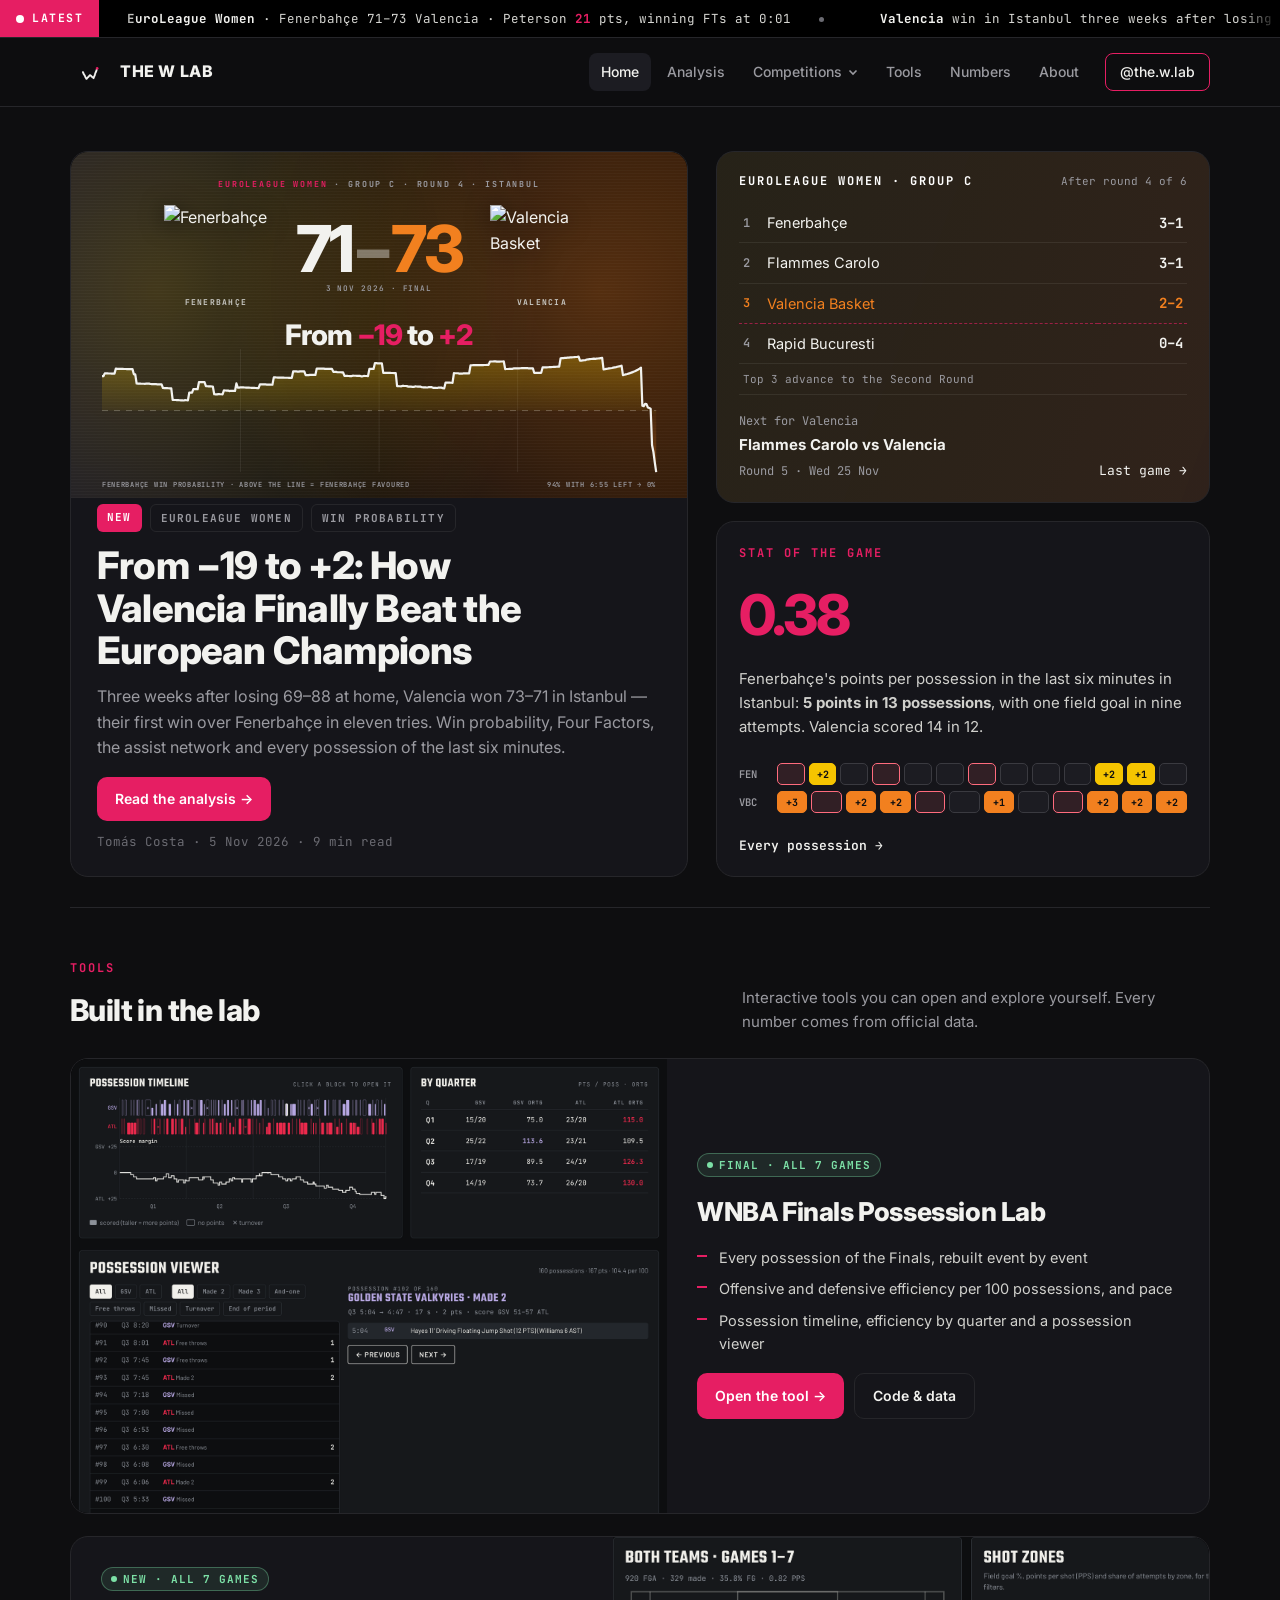
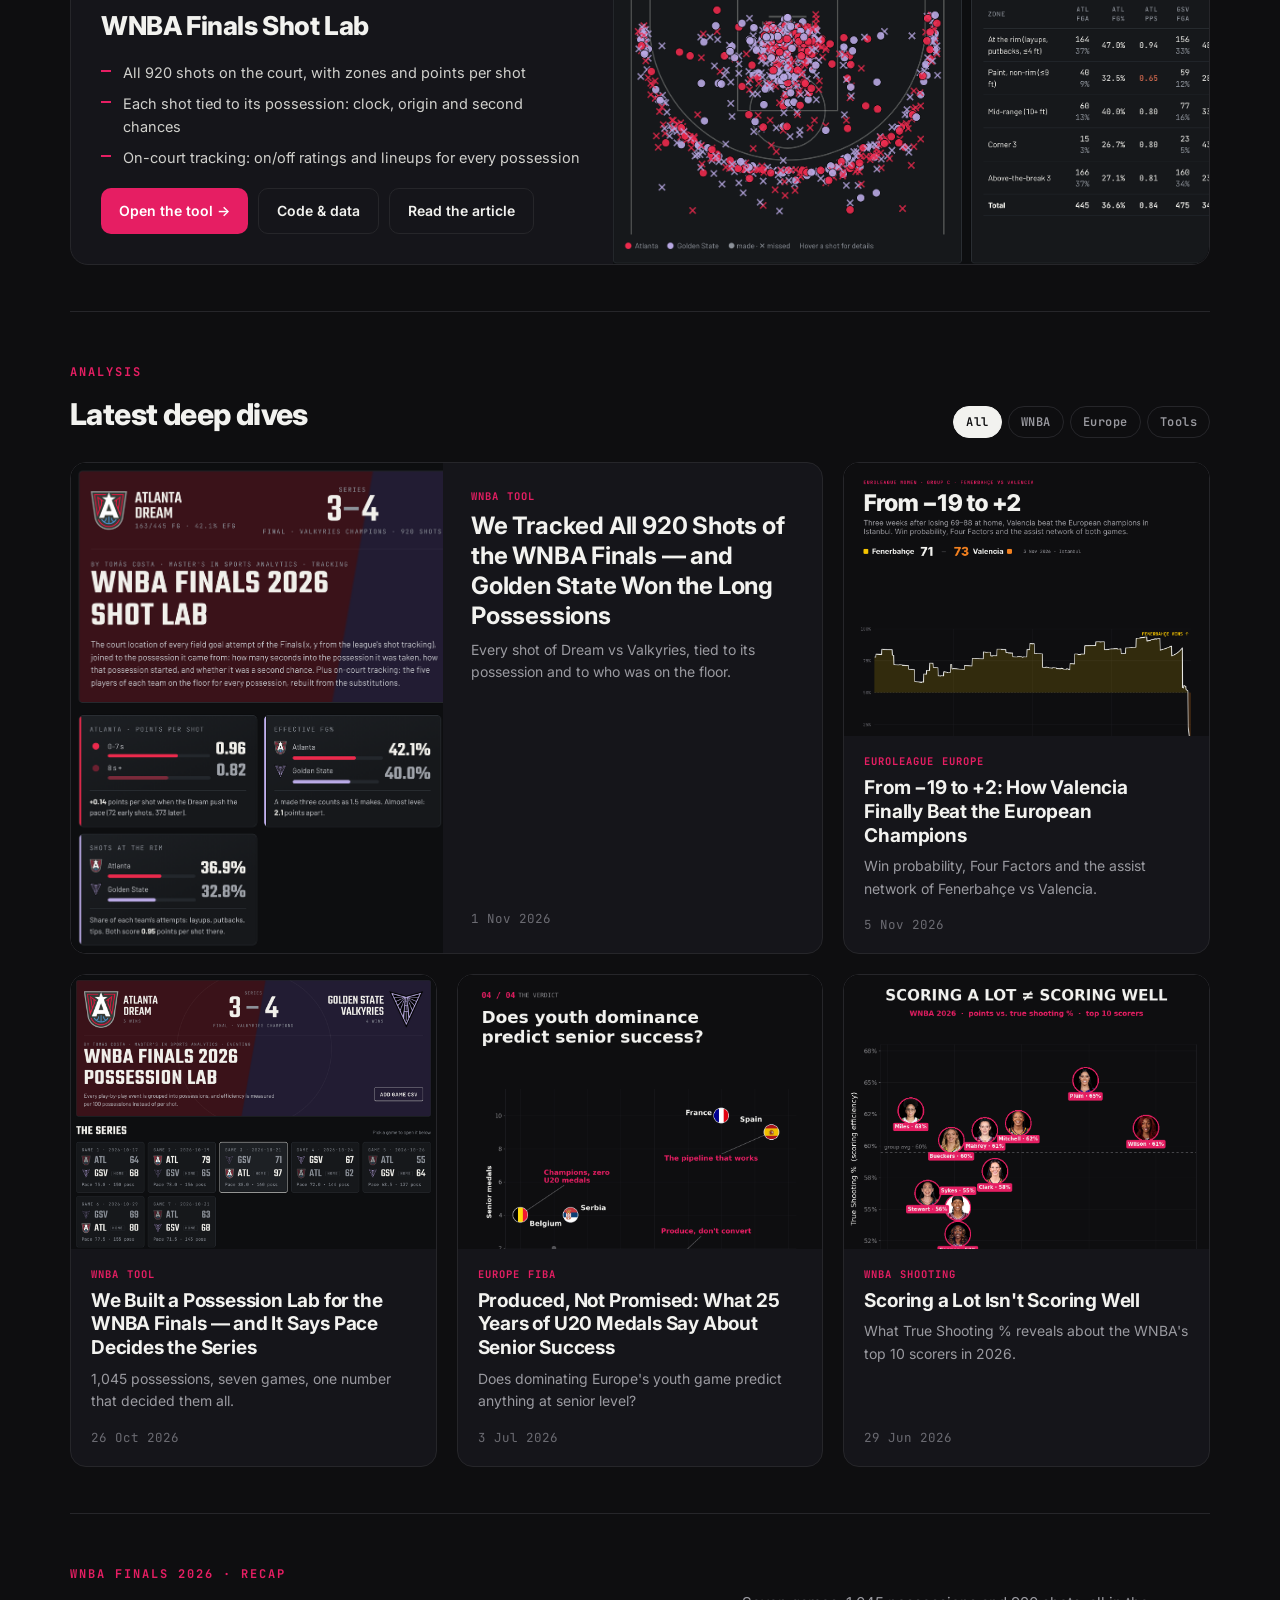
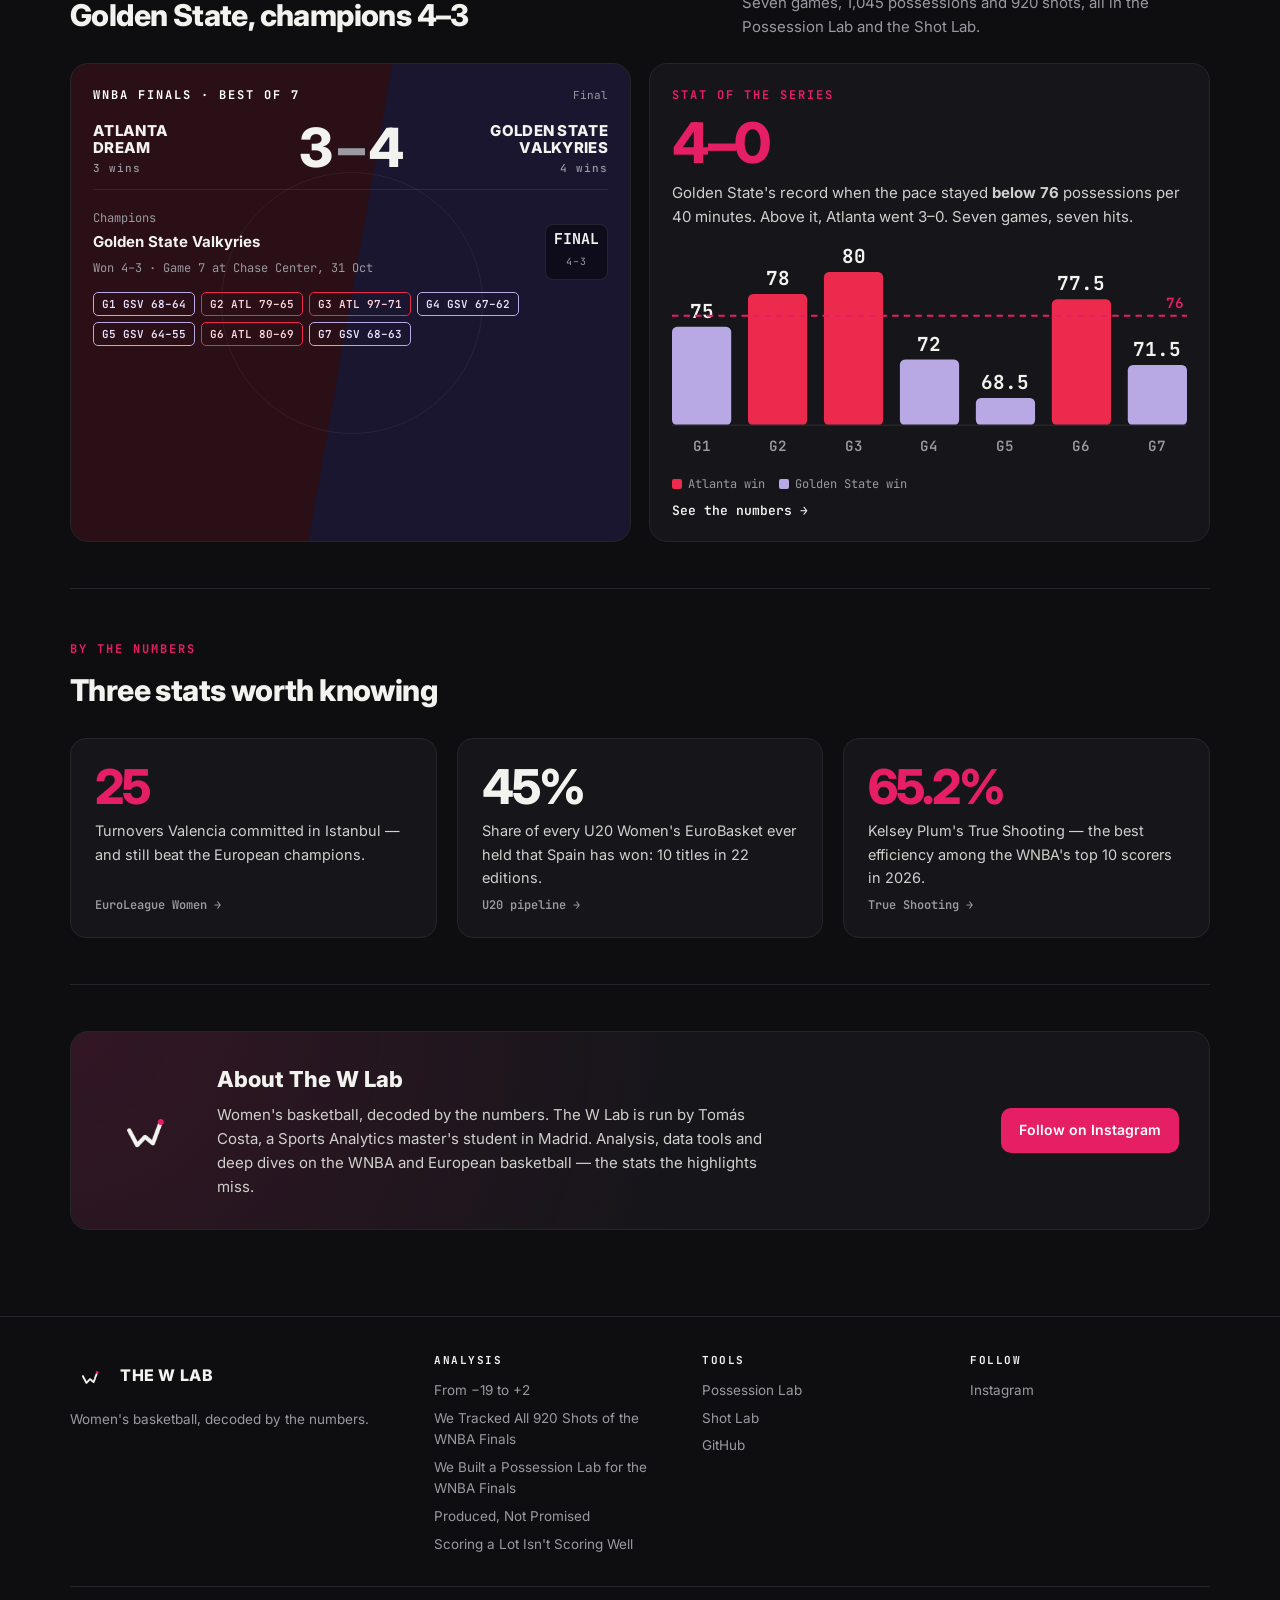
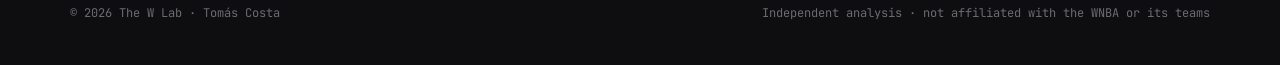
==== index.html @ c70927f3 "Add files via upload" ====
<!DOCTYPE html>
<html lang="en">
<head>
<meta charset="utf-8"><meta name="viewport" content="width=device-width,initial-scale=1">
<title>The W Lab · Women's basketball analytics</title>
<meta name="description" content="Women's basketball, decoded by the numbers. Analysis, data tools and deep dives on the WNBA and European basketball.">
<link rel="icon" href="logo.png">
<link rel="stylesheet" href="site.css?v=20261105b">
<link rel="preconnect" href="https://fonts.googleapis.com">
<link rel="stylesheet" href="https://fonts.googleapis.com/css2?family=Inter:wght@400;500;600;700;800&family=JetBrains+Mono:wght@400;600;700&display=swap">
<style>
/* ============================================================
   THE W LAB — homepage v2
   To update the news ticker or the series tracker, edit the
   "EDIT HERE" block at the top of site.js.
   ============================================================ */
:root{
  --dark:#0E0E10; --surface:#15151A; --surface2:#1C1C22; --rasp:#E61E63; --rasp-soft:rgba(230,30,99,.14);
  --light:#F2F2EF; --muted:#9A9AA0; --dim:#6b6b72; --border:#26262A;
  --atl:#EC2A4D; --gsv:#B8A8E3;
  --sans:"Inter",-apple-system,BlinkMacSystemFont,"Segoe UI",Roboto,Helvetica,Arial,sans-serif;
  --mono:"JetBrains Mono",ui-monospace,"SFMono-Regular",Menlo,monospace;
}
*{box-sizing:border-box;margin:0;padding:0}
html{scroll-behavior:smooth}
body{background:var(--dark);color:var(--light);font-family:var(--sans);line-height:1.6;-webkit-font-smoothing:antialiased}
a{color:inherit;text-decoration:none}
img{max-width:100%;display:block}
.wrap{max-width:1180px;margin:0 auto;padding-left:max(20px,env(safe-area-inset-left,0px));padding-right:max(20px,env(safe-area-inset-right,0px))}
.mono{font-family:var(--mono)}
.kicker{font-family:var(--mono);font-size:12px;letter-spacing:2px;text-transform:uppercase;color:var(--rasp);font-weight:700}

/* ---------- hero ---------- */
.hero{padding:44px 0 30px;display:grid;grid-template-columns:minmax(0,1.25fr) minmax(0,1fr);gap:28px;align-items:stretch}
.feature{position:relative;border-radius:18px;overflow:hidden;border:1px solid var(--border);background:var(--surface);display:flex;flex-direction:column}
.feature .img{position:relative;aspect-ratio:16/10;overflow:hidden;background:#000}
.feature .img img{width:100%;height:100%;object-fit:cover;object-position:center top;transition:transform .6s}
.feature:hover .img img{transform:scale(1.03)}
.feature .img::after{content:"";position:absolute;inset:0;background:linear-gradient(180deg,transparent 55%,var(--surface) 100%)}
.badge{display:flex;gap:8px;flex-wrap:wrap}
.badge span{font:700 11px var(--mono);letter-spacing:1.2px;text-transform:uppercase;padding:6px 10px;border-radius:6px;background:var(--rasp);color:#fff}
.badge span.ghost{background:transparent;border:1px solid var(--border);color:var(--muted)}
.feature .txt{padding:6px 26px 26px;display:flex;flex-direction:column;gap:12px}
.feature h1{font-size:clamp(26px,3.2vw,38px);line-height:1.12;letter-spacing:-.8px;font-weight:800;text-wrap:balance}
.feature p{color:var(--muted);font-size:16px;max-width:60ch}
.ctas{display:flex;gap:10px;flex-wrap:wrap;margin-top:4px}
.btn{display:inline-flex;align-items:center;gap:8px;font-weight:600;font-size:14px;padding:11px 18px;border-radius:10px;background:var(--rasp);color:#fff}
.btn:hover{filter:brightness(1.1)}
.btn.line{background:transparent;border:1px solid var(--border);color:var(--light)}
.btn.line:hover{border-color:var(--light)}
.meta{font:12.5px var(--mono);color:var(--dim)}

/* side column: series tracker + stat */
.side{display:flex;flex-direction:column;gap:18px}
.tracker{border-radius:18px;border:1px solid var(--border);background:linear-gradient(100deg,#2a0f16 0 50%,#1b1630 50% 100%);padding:22px;position:relative;overflow:hidden}
.tracker::after{content:"";position:absolute;left:50%;top:50%;width:260px;height:260px;margin:-130px 0 0 -130px;border:1.5px solid rgba(255,255,255,.06);border-radius:50%}
.tracker .top{display:flex;justify-content:space-between;align-items:center;position:relative;z-index:1}
.tracker .teams{display:grid;grid-template-columns:1fr auto 1fr;align-items:center;margin:16px 0 14px;position:relative;z-index:1}
.tracker .t{font-weight:800;font-size:15px;letter-spacing:.3px;line-height:1.15}
.tracker .t small{display:block;font:500 11px var(--mono);color:var(--muted);letter-spacing:1px;margin-top:4px}
.tracker .t.r{text-align:right}
.tracker .score{font-weight:800;font-size:54px;letter-spacing:-2px;line-height:1;font-variant-numeric:tabular-nums}
.tracker .score span{color:var(--muted);padding:0 6px}
.tracker .next{position:relative;z-index:1;display:flex;justify-content:space-between;align-items:flex-end;gap:12px;border-top:1px solid rgba(255,255,255,.08);padding-top:14px;flex-wrap:wrap}
.tracker .next b{display:block;font-size:15px}
.tracker .next span{font:12px var(--mono);color:var(--muted)}
.countdown{display:flex;gap:6px}
.countdown div{background:rgba(0,0,0,.45);border:1px solid rgba(255,255,255,.1);border-radius:8px;padding:6px 8px;text-align:center;min-width:48px}
.countdown b{font:700 20px var(--mono);display:block;line-height:1.1}
.countdown small{font:10px var(--mono);color:var(--muted);letter-spacing:1px}
.games{display:flex;gap:6px;margin-top:12px;position:relative;z-index:1;flex-wrap:wrap}
.games span{font:600 11px var(--mono);padding:4px 8px;border-radius:5px;border:1px solid rgba(255,255,255,.12);color:var(--muted)}
.games span.atl{border-color:var(--atl);color:#ffd5dd}
.games span.gsv{border-color:var(--gsv);color:#e9e2ff}
.stat{border-radius:18px;border:1px solid var(--border);background:var(--surface);padding:22px;flex:1;display:flex;flex-direction:column;justify-content:space-between;gap:10px}
.stat .n{font-weight:800;font-size:56px;letter-spacing:-2px;line-height:1;color:var(--rasp)}
.stat p{color:#d0d0cc;font-size:15px}
.stat a{font:600 13px var(--mono);color:var(--light)}
.pacebars{width:100%;height:auto;margin-top:6px}
.pacebars text{font-family:var(--mono)}
.pacebars .v{fill:var(--light);font-size:15px;font-weight:700}
.pacebars .g{fill:var(--muted);font-size:11px;font-weight:600}
.pacebars .a{fill:var(--rasp);font-size:11px;font-weight:700}
.legend{display:flex;gap:14px;margin-top:4px;font:12px var(--mono);color:var(--muted)}
.legend i{display:inline-block;width:10px;height:10px;border-radius:2px;margin-right:6px;vertical-align:-1px}
.stat a:hover{color:var(--rasp)}
@media (max-width:900px){.hero{grid-template-columns:minmax(0,1fr)}}

/* ---------- sections ---------- */
section.block{padding:46px 0;border-top:1px solid var(--border)}
.sec-head{display:flex;justify-content:space-between;align-items:flex-end;gap:16px;flex-wrap:wrap;margin-bottom:24px}
.sec-head h2{font-size:30px;font-weight:800;letter-spacing:-.6px;margin-top:6px}
.sec-head p{color:var(--muted);max-width:52ch;font-size:15px}

/* tools */
.tool{display:grid;grid-template-columns:minmax(0,1.1fr) minmax(0,1fr);border-radius:18px;overflow:hidden;border:1px solid var(--border);background:var(--surface)}
.tool .shot{background:#000;position:relative;min-height:260px}
.tool .shot img{width:100%;height:100%;object-fit:cover;object-position:top left}
.tool .info{padding:30px;display:flex;flex-direction:column;gap:14px;justify-content:center}
.tool h3{font-size:26px;font-weight:800;letter-spacing:-.4px}
.tool ul{list-style:none;display:grid;gap:8px}
.tool li{color:#d0d0cc;font-size:14.5px;padding-left:22px;position:relative}
.tool li::before{content:"";position:absolute;left:0;top:9px;width:10px;height:2px;background:var(--rasp)}
.pill{display:inline-flex;align-items:center;gap:6px;font:700 11px var(--mono);letter-spacing:1px;text-transform:uppercase;color:#7CE0A6;background:rgba(124,224,166,.1);border:1px solid rgba(124,224,166,.35);padding:4px 9px;border-radius:999px;width:max-content}
.pill i{width:6px;height:6px;border-radius:50%;background:#7CE0A6}
.tool+.tool{margin-top:22px}
.tool.rev{grid-template-columns:minmax(0,1fr) minmax(0,1.1fr)}
.tool.rev .shot{order:2}
@media (max-width:820px){.tool,.tool.rev{grid-template-columns:minmax(0,1fr)}.tool.rev .shot{order:0}}

/* analysis grid */
.filters{display:flex;gap:6px;flex-wrap:wrap}
.chip{font:600 12px var(--mono);letter-spacing:.5px;padding:7px 12px;border-radius:999px;border:1px solid var(--border);color:var(--muted);background:none;cursor:pointer}
.chip:hover{color:var(--light)}
.chip[aria-pressed="true"]{background:var(--light);color:var(--dark);border-color:var(--light)}
.grid{display:grid;grid-template-columns:repeat(3,minmax(0,1fr));gap:20px}
.card.wide{grid-column:span 2;flex-direction:row}
.card.wide .th{flex:1.15;aspect-ratio:auto;min-height:100%}
.card.wide .th img{object-position:left top}
.card.wide .bd{flex:1;justify-content:center;padding:26px 28px}
.card.wide h3{font-size:24px}
@media (max-width:900px){.grid{grid-template-columns:repeat(2,minmax(0,1fr))}}
@media (max-width:600px){.card.wide{grid-column:auto;flex-direction:column}.card.wide .th{aspect-ratio:4/3}.card.wide h3{font-size:inherit}}
@media (max-width:600px){.grid{grid-template-columns:minmax(0,1fr)}}
.card{border-radius:16px;overflow:hidden;border:1px solid var(--border);background:var(--surface);display:flex;flex-direction:column;transition:border-color .2s,transform .2s}
.card:hover{border-color:var(--rasp);transform:translateY(-3px)}
.card .th{aspect-ratio:4/3;overflow:hidden;background:#000}
.card .th img{width:100%;height:100%;object-fit:cover;object-position:top}
.card .bd{padding:18px 20px 20px;display:flex;flex-direction:column;gap:8px;flex:1}
.card .tags{display:flex;gap:8px;flex-wrap:wrap}
.card .tags span{font:700 10.5px var(--mono);letter-spacing:1px;text-transform:uppercase;color:var(--rasp)}
.card h3{font-size:19px;line-height:1.25;font-weight:700;letter-spacing:-.2px}
.card p{color:var(--muted);font-size:14px}
.card .meta{margin-top:auto;padding-top:8px}
.card[hidden]{display:none}

/* numbers */
.numbers{display:grid;grid-template-columns:repeat(3,minmax(0,1fr));gap:20px}
@media (max-width:820px){.numbers{grid-template-columns:minmax(0,1fr)}}
.num{border-radius:16px;border:1px solid var(--border);padding:24px;background:var(--surface);display:flex;flex-direction:column;gap:8px}
.num .n{font-weight:800;font-size:48px;letter-spacing:-2px;line-height:1}
.num .n.r{color:var(--rasp)}
.num p{color:#d0d0cc;font-size:14.5px}
.num a{font:600 12px var(--mono);color:var(--muted);margin-top:auto}
.num a:hover{color:var(--rasp)}

/* about */
.about{display:grid;grid-template-columns:auto minmax(0,1fr) auto;gap:28px;align-items:center;border-radius:18px;border:1px solid var(--border);background:radial-gradient(circle at 0 0,var(--rasp-soft),transparent 55%),var(--surface);padding:30px}
.about img{width:88px;height:88px}
.about h3{font-size:22px;font-weight:800;margin-bottom:6px}
.about p{color:#d0d0cc;font-size:15px;max-width:62ch}
@media (max-width:820px){.about{grid-template-columns:minmax(0,1fr)}}

a:focus-visible,button:focus-visible{outline:2px solid var(--rasp);outline-offset:3px}




.fv{container-type:inline-size;position:relative;width:100%;aspect-ratio:16/9;max-width:100%;border-radius:16px;overflow:hidden;border:1px solid var(--border,#26262A);background:#0B0B0E;isolation:isolate;font-family:var(--sans,Inter,Arial,sans-serif);color:#F2F2EF}
.fv .bgl{position:absolute;inset:0;z-index:-2;background:radial-gradient(48cqw 48cqw at 14% 40%,rgba(245,196,0,.22),transparent 62%),radial-gradient(48cqw 48cqw at 86% 40%,rgba(242,128,31,.28),transparent 62%),linear-gradient(90deg,#11132a 0%,#0B0B0E 50%,#1c1008 100%)}
.fv .grain{position:absolute;inset:0;z-index:-1;background-image:repeating-linear-gradient(0deg,rgba(255,255,255,.022) 0 1px,transparent 1px 3px)}
.fv .k{position:absolute;left:0;right:0;top:4.4cqw;text-align:center;font:700 max(8px,1.35cqw) var(--mono,ui-monospace,monospace);letter-spacing:.3cqw;text-transform:uppercase;color:#E61E63}
.fv .k span{color:#9A9AA0}
.fv .mid{position:absolute;left:0;right:0;top:8.6cqw;display:flex;justify-content:center;align-items:center;gap:4.5cqw}
.fv .tm{display:flex;flex-direction:column;align-items:center;gap:1cqw;width:17cqw}
.fv .tm img{height:14cqw!important;width:auto!important;max-width:none;border:0!important;border-radius:0!important;filter:drop-shadow(0 .6cqw 1.8cqw rgba(0,0,0,.6))}
.fv .tm span{font:700 max(8px,1.3cqw) var(--mono,ui-monospace,monospace);letter-spacing:.2cqw;text-transform:uppercase;color:#C9C9C4}
.fv .sc{display:flex;flex-direction:column;align-items:center;gap:.8cqw}
.fv .sc b{font:800 10.5cqw/0.9 var(--sans,Inter,Arial,sans-serif);letter-spacing:-.45cqw;white-space:nowrap}
.fv .sc b i{font-style:normal;color:#F2801F}
.fv .sc b em{font-style:normal;color:rgba(242,242,239,.4);margin:0 .8cqw}
.fv .sc small{font:600 max(7.5px,1.25cqw) var(--mono,ui-monospace,monospace);letter-spacing:.15cqw;text-transform:uppercase;color:#9A9AA0}
.fv .chart{position:absolute;left:5cqw;right:5cqw;bottom:4.2cqw;height:20cqw}
.fv .chart svg{width:100%;height:100%;display:block;overflow:visible}
.fv .chart .lb{position:absolute;font:600 max(7px,1.1cqw) var(--mono,ui-monospace,monospace);letter-spacing:.12cqw;text-transform:uppercase}
.fv .chart .lt{left:0;top:-2.4cqw;color:#F5C400}
.fv .chart .lbo{left:0;bottom:-2.6cqw;color:#9A9AA0}
.fv .chart .rt{right:0;bottom:-2.6cqw;color:#9A9AA0;text-align:right}
.fv h3{position:absolute;left:0;right:0;top:27.5cqw;margin:0;text-align:center;font:800 4.6cqw/1 var(--sans,Inter,Arial,sans-serif);letter-spacing:-.18cqw;z-index:2}
.fv h3 span{color:#E61E63}
@container (max-width:560px){.fv .chart .lb{display:none}.fv h3{font-size:6cqw;top:28cqw}.fv .tm span{display:none}.fv .sc b{font-size:12cqw}.fv .tm img{height:15cqw!important}}

.card.wide .th.fvth{display:flex;align-items:center;background:#0B0B0E;padding:0;flex:1.6}
.card.wide .th.fvth .fv{border:0;border-radius:0;aspect-ratio:auto;height:100%;min-height:300px}
.card.wide .th.fvth .fv .chart{height:34%;bottom:7cqw}
.card.wide .th.fvth .fv .mid{top:16cqw}
.card.wide .th.fvth .fv h3{top:42cqw}
@media (max-width:600px){.card.wide .th.fvth .fv{aspect-ratio:16/9;height:auto;min-height:0}.card.wide .th.fvth .fv .chart{height:20cqw;bottom:4.2cqw}.card.wide .th.fvth .fv .mid{top:8.6cqw}.card.wide .th.fvth .fv h3{top:28cqw}}

.feature .img.fvimg{aspect-ratio:16/9}
.feature .img.fvimg::after{display:none}
.feature .img.fvimg .fv{border:0;border-radius:0}
.feature:hover .fvimg .fv{transform:none}
.grp{border-radius:18px;border:1px solid var(--border);background:linear-gradient(110deg,rgba(245,196,0,.08),rgba(242,128,31,.12)),var(--surface);padding:20px 22px}
.grp .top{display:flex;justify-content:space-between;align-items:center;gap:10px}
.grp table{width:100%;border-collapse:collapse;margin:12px 0 12px;font-variant-numeric:tabular-nums}
.grp td{padding:8px 4px;border-bottom:1px solid rgba(255,255,255,.07);font-size:14.5px}
.grp td.p{font:600 12px var(--mono);color:var(--muted);width:24px}
.grp td.r{text-align:right;font:700 14px var(--mono)}
.grp tr.hl td{color:#F2801F}.grp tr.hl td.p{color:#F2801F}
.grp tr.cut td{border-bottom:1px dashed rgba(230,30,99,.6)}
.grp .note{font:11px var(--mono);color:var(--muted)}
.grp .next{display:flex;justify-content:space-between;align-items:flex-end;gap:12px;flex-wrap:wrap}
.grp .next b{display:block;font-size:15px}.grp .next span{font:12px var(--mono);color:var(--muted)}
.grp .next a{font-size:13px;color:var(--light)}.grp .next a:hover{color:var(--rasp)}
.pdots{display:flex;flex-direction:column;gap:6px}
.pdots div{display:flex;gap:4px;align-items:center}
.pdots span{font:600 10.5px var(--mono);color:var(--muted);width:34px;flex:none}
.pdots i{flex:1;height:22px;border-radius:5px;background:#1C1C22;border:1px solid #3a3a40;font:700 10px var(--mono);font-style:normal;color:#0E0E10;display:flex;align-items:center;justify-content:center;min-width:0}
.pdots i.f{background:#F5C400;border-color:#F5C400}.pdots i.v{background:#F2801F;border-color:#F2801F}.pdots i.to{border-color:#FF6B7D;background:rgba(255,107,125,.12)}
.recap{display:grid;grid-template-columns:minmax(0,1fr) minmax(0,1fr);gap:18px}
@media (max-width:900px){.recap{grid-template-columns:minmax(0,1fr)}}
</style>
</head>
<body data-page="home">

<div id="wl-ticker"></div>
<div id="wl-header"></div>

<main class="wrap" id="top">

  <!-- ===== HERO ===== -->
  <div class="hero">
    <a class="feature" href="fenerbahce-valencia.html">
      <div class="img fvimg">
        <div class="fv" role="img" aria-label="Fenerbahçe 71–73 Valencia, EuroLeague Women, 3 November 2026, with Fenerbahçe's win probability through the game">
<div class="bgl"></div><div class="grain"></div>
<div class="k">EuroLeague Women <span>· Group C · Round 4 · Istanbul</span></div>
<div class="mid"><div class="tm"><img src="https://assets.fiba.basketball/image/upload/d_.logoflag--dark--organisation_65448.webp/w_400/f_auto/q_auto/.logoflag--dark--organisation_65448--competition_209127" alt="Fenerbahçe"><span>Fenerbahçe</span></div><div class="sc"><b>71<em>–</em><i>73</i></b><small>3 Nov 2026 · Final</small></div><div class="tm"><img src="https://assets.fiba.basketball/image/upload/d_.logoflag--dark--organisation_65548.webp/w_400/f_auto/q_auto/.logoflag--dark--organisation_65548--competition_209127" alt="Valencia Basket"><span>Valencia</span></div></div>
<h3>From <span>−19</span> to <span>+2</span></h3>
<div class="chart"><svg viewBox="0 0 1000 300" preserveAspectRatio="none" aria-hidden="true"><defs><linearGradient id="fvg" x1="0" x2="0" y1="0" y2="1"><stop offset="0" stop-color="#F5C400" stop-opacity=".28"/><stop offset=".5" stop-color="#F5C400" stop-opacity=".05"/><stop offset=".5" stop-color="#F2801F" stop-opacity=".05"/><stop offset="1" stop-color="#F2801F" stop-opacity=".35"/></linearGradient></defs>
<line x1="0" x2="1000" y1="150" y2="150" stroke="#F2F2EF" stroke-opacity=".25" stroke-dasharray="6 6" vector-effect="non-scaling-stroke"/>
<line x1="250" x2="250" y1="0" y2="300" stroke="#F2F2EF" stroke-opacity=".08" vector-effect="non-scaling-stroke"/><line x1="500" x2="500" y1="0" y2="300" stroke="#F2F2EF" stroke-opacity=".08" vector-effect="non-scaling-stroke"/><line x1="750" x2="750" y1="0" y2="300" stroke="#F2F2EF" stroke-opacity=".08" vector-effect="non-scaling-stroke"/>
<polygon points="0,150 0.0,66.3 2.5,66.3 5.0,59.4 7.5,59.5 10.0,59.6 12.5,59.7 15.0,59.7 17.5,59.8 20.0,59.9 22.5,59.9 25.0,47.8 27.5,48.4 30.0,48.5 32.5,48.5 35.0,48.6 37.5,48.6 40.0,48.7 42.5,48.7 45.0,48.8 47.5,48.8 50.0,48.9 52.5,48.9 55.0,49.0 57.5,61.7 60.0,61.7 62.5,84.1 65.0,84.2 67.5,84.3 70.0,84.5 72.5,84.6 75.0,84.7 77.5,84.8 80.0,84.1 82.5,84.3 85.0,84.4 87.5,85.3 90.0,85.5 92.5,85.6 95.0,85.7 97.5,85.8 100.0,86.0 102.5,86.1 105.0,86.2 107.5,86.3 110.0,95.0 112.5,95.2 115.0,95.3 117.5,95.4 120.0,95.6 122.5,95.7 125.0,95.9 127.5,123.8 130.0,124.1 132.5,124.3 135.0,124.5 137.5,124.7 140.0,124.9 142.5,125.1 145.0,125.3 147.5,125.5 150.0,124.7 152.5,124.9 155.0,125.1 157.5,106.1 160.0,106.3 162.5,106.5 165.0,97.4 167.5,97.6 170.0,97.7 172.5,97.9 175.0,80.5 177.5,80.6 180.0,80.7 182.5,80.8 185.0,80.9 187.5,90.6 190.0,90.8 192.5,90.9 195.0,91.0 197.5,91.2 200.0,91.3 202.5,110.3 205.0,110.5 207.5,110.7 210.0,109.9 212.5,110.1 215.0,110.2 217.5,110.4 220.0,100.9 222.5,101.1 225.0,101.2 227.5,101.4 230.0,102.5 232.5,101.7 235.0,101.9 237.5,102.1 240.0,102.2 242.5,83.7 245.0,93.9 247.5,94.1 250.0,93.3 252.5,93.5 255.0,93.6 257.5,93.8 260.0,93.9 262.5,94.1 265.0,94.2 267.5,94.4 270.0,94.5 272.5,94.7 275.0,94.8 277.5,95.0 280.0,95.1 282.5,95.3 285.0,85.9 287.5,86.0 290.0,86.2 292.5,86.3 295.0,86.4 297.5,86.6 300.0,86.7 302.5,86.8 305.0,87.0 307.5,87.1 310.0,69.2 312.5,69.3 315.0,69.4 317.5,69.5 320.0,69.6 322.5,69.7 325.0,69.8 327.5,69.9 330.0,70.0 332.5,70.1 335.0,70.1 337.5,70.2 340.0,70.3 342.5,70.4 345.0,54.2 347.5,54.3 350.0,54.3 352.5,55.1 355.0,55.2 357.5,54.5 360.0,54.5 362.5,54.6 365.0,54.6 367.5,63.5 370.0,63.6 372.5,63.7 375.0,62.9 377.5,63.0 380.0,63.0 382.5,63.1 385.0,63.2 387.5,47.6 390.0,47.6 392.5,47.7 395.0,47.7 397.5,47.7 400.0,47.7 402.5,48.5 405.0,48.5 407.5,48.6 410.0,48.6 412.5,48.6 415.0,48.6 417.5,55.7 420.0,55.7 422.5,55.8 425.0,56.6 427.5,56.7 430.0,56.7 432.5,56.8 435.0,56.8 437.5,65.6 440.0,65.7 442.5,65.7 445.0,65.8 447.5,65.9 450.0,66.0 452.5,65.1 455.0,65.2 457.5,65.2 460.0,65.3 462.5,65.4 465.0,65.5 467.5,66.5 470.0,66.5 472.5,65.7 475.0,65.8 477.5,65.8 480.0,65.9 482.5,48.6 485.0,48.6 487.5,48.6 490.0,48.7 492.5,34.4 495.0,34.4 497.5,35.1 500.0,35.0 502.5,35.0 505.0,35.0 507.5,58.2 510.0,58.3 512.5,58.3 515.0,58.3 517.5,58.4 520.0,58.4 522.5,58.5 525.0,58.5 527.5,58.6 530.0,58.6 532.5,90.4 535.0,90.6 537.5,90.7 540.0,90.9 542.5,89.8 545.0,90.0 547.5,90.1 550.0,90.3 552.5,91.6 555.0,91.8 557.5,91.9 560.0,92.1 562.5,92.2 565.0,91.2 567.5,91.3 570.0,91.5 572.5,91.6 575.0,91.8 577.5,93.2 580.0,93.3 582.5,93.5 585.0,93.7 587.5,93.8 590.0,92.7 592.5,92.9 595.0,93.0 597.5,94.5 600.0,94.6 602.5,94.8 605.0,95.0 607.5,93.8 610.0,94.0 612.5,94.1 615.0,95.6 617.5,95.8 620.0,81.8 622.5,81.9 625.0,82.0 627.5,82.1 630.0,82.2 632.5,82.3 635.0,59.0 637.5,59.1 640.0,59.1 642.5,59.1 645.0,60.2 647.5,60.2 650.0,60.2 652.5,59.2 655.0,59.2 657.5,59.2 660.0,59.2 662.5,59.2 665.0,39.6 667.5,39.6 670.0,39.5 672.5,39.5 675.0,39.4 677.5,39.4 680.0,39.3 682.5,39.2 685.0,39.2 687.5,39.1 690.0,39.0 692.5,39.0 695.0,38.9 697.5,38.8 700.0,30.6 702.5,30.5 705.0,30.4 707.5,30.3 710.0,30.2 712.5,30.8 715.0,30.7 717.5,30.6 720.0,30.5 722.5,30.4 725.0,30.3 727.5,48.8 730.0,48.7 732.5,48.7 735.0,48.6 737.5,48.5 740.0,48.5 742.5,47.3 745.0,47.2 747.5,47.1 750.0,47.0 752.5,47.0 755.0,46.9 757.5,46.8 760.0,46.7 762.5,46.6 765.0,46.5 767.5,46.4 770.0,47.4 772.5,47.3 775.0,47.2 777.5,47.1 780.0,58.4 782.5,58.3 785.0,58.2 787.5,58.2 790.0,58.1 792.5,58.0 795.0,45.0 797.5,44.9 800.0,44.7 802.5,44.6 805.0,44.4 807.5,44.2 810.0,44.1 812.5,43.9 815.0,43.7 817.5,43.5 820.0,43.3 822.5,43.1 825.0,42.9 827.5,22.5 830.0,22.2 832.5,22.0 835.0,21.7 837.5,21.5 840.0,21.2 842.5,20.9 845.0,20.6 847.5,20.4 850.0,20.1 852.5,19.8 855.0,19.5 857.5,19.2 860.0,18.8 862.5,28.4 865.0,28.1 867.5,27.7 870.0,27.4 872.5,27.0 875.0,25.6 877.5,25.2 880.0,24.8 882.5,24.4 885.0,23.9 887.5,23.5 890.0,24.1 892.5,23.6 895.0,23.2 897.5,22.7 900.0,22.2 902.5,21.7 905.0,49.6 907.5,49.1 910.0,48.5 912.5,48.0 915.0,47.4 917.5,46.8 920.0,46.2 922.5,45.5 925.0,44.8 927.5,44.1 930.0,43.3 932.5,42.5 935.0,41.6 937.5,40.7 940.0,63.5 942.5,62.7 945.0,61.8 947.5,60.9 950.0,59.9 952.5,58.8 955.0,57.6 957.5,56.3 960.0,54.9 962.5,53.4 965.0,51.6 967.5,49.8 970.0,47.7 972.5,45.3 975.0,138.4 977.5,139.3 980.0,133.8 982.5,134.4 985.0,142.5 987.5,143.8 990.0,145.4 992.5,234.4 995.0,250.9 997.5,276.8 1000.0,300.0 1000,150" fill="url(#fvg)"/><polyline points="0.0,66.3 2.5,66.3 5.0,59.4 7.5,59.5 10.0,59.6 12.5,59.7 15.0,59.7 17.5,59.8 20.0,59.9 22.5,59.9 25.0,47.8 27.5,48.4 30.0,48.5 32.5,48.5 35.0,48.6 37.5,48.6 40.0,48.7 42.5,48.7 45.0,48.8 47.5,48.8 50.0,48.9 52.5,48.9 55.0,49.0 57.5,61.7 60.0,61.7 62.5,84.1 65.0,84.2 67.5,84.3 70.0,84.5 72.5,84.6 75.0,84.7 77.5,84.8 80.0,84.1 82.5,84.3 85.0,84.4 87.5,85.3 90.0,85.5 92.5,85.6 95.0,85.7 97.5,85.8 100.0,86.0 102.5,86.1 105.0,86.2 107.5,86.3 110.0,95.0 112.5,95.2 115.0,95.3 117.5,95.4 120.0,95.6 122.5,95.7 125.0,95.9 127.5,123.8 130.0,124.1 132.5,124.3 135.0,124.5 137.5,124.7 140.0,124.9 142.5,125.1 145.0,125.3 147.5,125.5 150.0,124.7 152.5,124.9 155.0,125.1 157.5,106.1 160.0,106.3 162.5,106.5 165.0,97.4 167.5,97.6 170.0,97.7 172.5,97.9 175.0,80.5 177.5,80.6 180.0,80.7 182.5,80.8 185.0,80.9 187.5,90.6 190.0,90.8 192.5,90.9 195.0,91.0 197.5,91.2 200.0,91.3 202.5,110.3 205.0,110.5 207.5,110.7 210.0,109.9 212.5,110.1 215.0,110.2 217.5,110.4 220.0,100.9 222.5,101.1 225.0,101.2 227.5,101.4 230.0,102.5 232.5,101.7 235.0,101.9 237.5,102.1 240.0,102.2 242.5,83.7 245.0,93.9 247.5,94.1 250.0,93.3 252.5,93.5 255.0,93.6 257.5,93.8 260.0,93.9 262.5,94.1 265.0,94.2 267.5,94.4 270.0,94.5 272.5,94.7 275.0,94.8 277.5,95.0 280.0,95.1 282.5,95.3 285.0,85.9 287.5,86.0 290.0,86.2 292.5,86.3 295.0,86.4 297.5,86.6 300.0,86.7 302.5,86.8 305.0,87.0 307.5,87.1 310.0,69.2 312.5,69.3 315.0,69.4 317.5,69.5 320.0,69.6 322.5,69.7 325.0,69.8 327.5,69.9 330.0,70.0 332.5,70.1 335.0,70.1 337.5,70.2 340.0,70.3 342.5,70.4 345.0,54.2 347.5,54.3 350.0,54.3 352.5,55.1 355.0,55.2 357.5,54.5 360.0,54.5 362.5,54.6 365.0,54.6 367.5,63.5 370.0,63.6 372.5,63.7 375.0,62.9 377.5,63.0 380.0,63.0 382.5,63.1 385.0,63.2 387.5,47.6 390.0,47.6 392.5,47.7 395.0,47.7 397.5,47.7 400.0,47.7 402.5,48.5 405.0,48.5 407.5,48.6 410.0,48.6 412.5,48.6 415.0,48.6 417.5,55.7 420.0,55.7 422.5,55.8 425.0,56.6 427.5,56.7 430.0,56.7 432.5,56.8 435.0,56.8 437.5,65.6 440.0,65.7 442.5,65.7 445.0,65.8 447.5,65.9 450.0,66.0 452.5,65.1 455.0,65.2 457.5,65.2 460.0,65.3 462.5,65.4 465.0,65.5 467.5,66.5 470.0,66.5 472.5,65.7 475.0,65.8 477.5,65.8 480.0,65.9 482.5,48.6 485.0,48.6 487.5,48.6 490.0,48.7 492.5,34.4 495.0,34.4 497.5,35.1 500.0,35.0 502.5,35.0 505.0,35.0 507.5,58.2 510.0,58.3 512.5,58.3 515.0,58.3 517.5,58.4 520.0,58.4 522.5,58.5 525.0,58.5 527.5,58.6 530.0,58.6 532.5,90.4 535.0,90.6 537.5,90.7 540.0,90.9 542.5,89.8 545.0,90.0 547.5,90.1 550.0,90.3 552.5,91.6 555.0,91.8 557.5,91.9 560.0,92.1 562.5,92.2 565.0,91.2 567.5,91.3 570.0,91.5 572.5,91.6 575.0,91.8 577.5,93.2 580.0,93.3 582.5,93.5 585.0,93.7 587.5,93.8 590.0,92.7 592.5,92.9 595.0,93.0 597.5,94.5 600.0,94.6 602.5,94.8 605.0,95.0 607.5,93.8 610.0,94.0 612.5,94.1 615.0,95.6 617.5,95.8 620.0,81.8 622.5,81.9 625.0,82.0 627.5,82.1 630.0,82.2 632.5,82.3 635.0,59.0 637.5,59.1 640.0,59.1 642.5,59.1 645.0,60.2 647.5,60.2 650.0,60.2 652.5,59.2 655.0,59.2 657.5,59.2 660.0,59.2 662.5,59.2 665.0,39.6 667.5,39.6 670.0,39.5 672.5,39.5 675.0,39.4 677.5,39.4 680.0,39.3 682.5,39.2 685.0,39.2 687.5,39.1 690.0,39.0 692.5,39.0 695.0,38.9 697.5,38.8 700.0,30.6 702.5,30.5 705.0,30.4 707.5,30.3 710.0,30.2 712.5,30.8 715.0,30.7 717.5,30.6 720.0,30.5 722.5,30.4 725.0,30.3 727.5,48.8 730.0,48.7 732.5,48.7 735.0,48.6 737.5,48.5 740.0,48.5 742.5,47.3 745.0,47.2 747.5,47.1 750.0,47.0 752.5,47.0 755.0,46.9 757.5,46.8 760.0,46.7 762.5,46.6 765.0,46.5 767.5,46.4 770.0,47.4 772.5,47.3 775.0,47.2 777.5,47.1 780.0,58.4 782.5,58.3 785.0,58.2 787.5,58.2 790.0,58.1 792.5,58.0 795.0,45.0 797.5,44.9 800.0,44.7 802.5,44.6 805.0,44.4 807.5,44.2 810.0,44.1 812.5,43.9 815.0,43.7 817.5,43.5 820.0,43.3 822.5,43.1 825.0,42.9 827.5,22.5 830.0,22.2 832.5,22.0 835.0,21.7 837.5,21.5 840.0,21.2 842.5,20.9 845.0,20.6 847.5,20.4 850.0,20.1 852.5,19.8 855.0,19.5 857.5,19.2 860.0,18.8 862.5,28.4 865.0,28.1 867.5,27.7 870.0,27.4 872.5,27.0 875.0,25.6 877.5,25.2 880.0,24.8 882.5,24.4 885.0,23.9 887.5,23.5 890.0,24.1 892.5,23.6 895.0,23.2 897.5,22.7 900.0,22.2 902.5,21.7 905.0,49.6 907.5,49.1 910.0,48.5 912.5,48.0 915.0,47.4 917.5,46.8 920.0,46.2 922.5,45.5 925.0,44.8 927.5,44.1 930.0,43.3 932.5,42.5 935.0,41.6 937.5,40.7 940.0,63.5 942.5,62.7 945.0,61.8 947.5,60.9 950.0,59.9 952.5,58.8 955.0,57.6 957.5,56.3 960.0,54.9 962.5,53.4 965.0,51.6 967.5,49.8 970.0,47.7 972.5,45.3 975.0,138.4 977.5,139.3 980.0,133.8 982.5,134.4 985.0,142.5 987.5,143.8 990.0,145.4 992.5,234.4 995.0,250.9 997.5,276.8 1000.0,300.0" fill="none" stroke="#F2F2EF" stroke-width="2.2" stroke-linejoin="round" vector-effect="non-scaling-stroke"/></svg>
<span class="lb lbo">Fenerbahçe win probability · above the line = Fenerbahçe favoured</span><span class="lb rt">94% with 6:55 left → 0%</span></div>
</div>
      </div>
      <div class="txt">
        <div class="badge"><span>New</span><span class="ghost">EuroLeague Women</span><span class="ghost">Win probability</span></div>
        <h1>From −19 to +2: How Valencia Finally Beat the European Champions</h1>
        <p>Three weeks after losing 69–88 at home, Valencia won 73–71 in Istanbul — their first win over Fenerbahçe in eleven tries. Win probability, Four Factors, the assist network and every possession of the last six minutes.</p>
        <div class="ctas"><span class="btn">Read the analysis →</span></div>
        <span class="meta">Tomás Costa · 5 Nov 2026 · 9 min read</span>
      </div>
    </a>

    <div class="side">
      <div class="grp" aria-label="EuroLeague Women Group C standings">
        <div class="top"><span class="kicker" style="color:#fff">EuroLeague Women · Group C</span><span class="mono" style="font-size:11px;color:var(--muted)" id="grpAfter"></span></div>
        <table id="grpTbl"></table>
        <div class="next"><div><span>Next for Valencia</span><b id="grpNext"></b><span id="grpWhen"></span></div><a class="mono" href="fenerbahce-valencia.html">Last game →</a></div>
      </div>
      <div class="stat">
        <span class="kicker">Stat of the game</span>
        <div class="n">0.38</div>
        <p>Fenerbahçe's points per possession in the last six minutes in Istanbul: <b>5 points in 13 possessions</b>, with one field goal in nine attempts. Valencia scored 14 in 12.</p>
        <div class="pdots" aria-label="Possessions in the last six minutes"><div><span>FEN</span><i class="to" title="5:57 · Betts bad pass"></i><i class="f" title="5:05 · Betts putback">+2</i><i class="" title="4:33 · Allemand layup missed"></i><i class="to" title="4:06 · Angloma out of bounds"></i><i class="" title="3:28 · Lacan blocked by Balogun"></i><i class="" title="3:18 · Betts layup missed"></i><i class="to" title="2:43 · Anderson bad pass"></i><i class="" title="2:04 · Anderson step-back missed"></i><i class="" title="1:33 · Betts layup missed"></i><i class="" title="1:19 · Anderson three missed"></i><i class="f" title="0:53 · Juskaite 2/2 FT">+2</i><i class="f" title="0:21 · Lacan 1/2 FT">+1</i><i class="" title="0:00 · Juskaite heave missed"></i></div><div><span>VBC</span><i class="v" title="5:32 · Balogun three (ast Bibby)">+3</i><i class="to" title="4:45 · Takács-Kiss bad pass"></i><i class="v" title="4:25 · Pueyo driving layup">+2</i><i class="v" title="3:53 · Bibby jumper (ast Araujo)">+2</i><i class="to" title="3:24 · Balogun lost ball"></i><i class="" title="2:53 · Carrera blocked by Meesseman"></i><i class="v" title="2:25 · Carrera 1/2 FT">+1</i><i class="" title="1:53 · Peterson layup missed"></i><i class="to" title="1:25 · Carrera bad pass"></i><i class="v" title="1:03 · Peterson driving layup">+2</i><i class="v" title="0:37 · Bibby 2/3 FT">+2</i><i class="v" title="0:01 · Peterson 2/2 FT">+2</i></div></div>
        <a href="fenerbahce-valencia.html">Every possession →</a>
      </div>
    </div>
  </div>

  <!-- ===== TOOLS ===== -->
  <section class="block" id="tools">
    <div class="sec-head">
      <div><span class="kicker">Tools</span><h2>Built in the lab</h2></div>
      <p>Interactive tools you can open and explore yourself. Every number comes from official data.</p>
    </div>
    <div class="tool">
      <a class="shot" href="https://tomascosta7.github.io/wnba-finals-possession-lab/" target="_blank" rel="noopener"><img src="finals_pace_tool.png" alt="Possession viewer"></a>
      <div class="info">
        <span class="pill"><i></i>Final · all 7 games</span>
        <h3>WNBA Finals Possession Lab</h3>
        <ul>
          <li>Every possession of the Finals, rebuilt event by event</li>
          <li>Offensive and defensive efficiency per 100 possessions, and pace</li>
          <li>Possession timeline, efficiency by quarter and a possession viewer</li>
        </ul>
        <div class="ctas"><a class="btn" href="https://tomascosta7.github.io/wnba-finals-possession-lab/" target="_blank" rel="noopener">Open the tool →</a><a class="btn line" href="https://github.com/tomascosta7/wnba-finals-possession-lab" target="_blank" rel="noopener">Code &amp; data</a></div>
      </div>
    </div>
    <div class="tool rev">
      <a class="shot" href="https://tomascosta7.github.io/wnba_finals_shot_lab/" target="_blank" rel="noopener"><img src="shot_lab_chart.png" alt="Shot chart of the WNBA Finals"></a>
      <div class="info">
        <span class="pill"><i></i>New · all 7 games</span>
        <h3>WNBA Finals Shot Lab</h3>
        <ul>
          <li>All 920 shots on the court, with zones and points per shot</li>
          <li>Each shot tied to its possession: clock, origin and second chances</li>
          <li>On-court tracking: on/off ratings and lineups for every possession</li>
        </ul>
        <div class="ctas"><a class="btn" href="https://tomascosta7.github.io/wnba_finals_shot_lab/" target="_blank" rel="noopener">Open the tool →</a><a class="btn line" href="https://github.com/tomascosta7/wnba_finals_shot_lab" target="_blank" rel="noopener">Code &amp; data</a><a class="btn line" href="shot-lab.html">Read the article</a></div>
      </div>
    </div>
  </section>

  <!-- ===== ANALYSIS ===== -->
  <section class="block" id="analysis">
    <div class="sec-head">
      <div><span class="kicker">Analysis</span><h2>Latest deep dives</h2></div>
      <div class="filters" role="group" aria-label="Filter articles">
        <button class="chip" data-f="all" aria-pressed="true">All</button>
        <button class="chip" data-f="wnba" aria-pressed="false">WNBA</button>
        <button class="chip" data-f="europe" aria-pressed="false">Europe</button>
        <button class="chip" data-f="tool" aria-pressed="false">Tools</button>
      </div>
    </div>
    <div class="grid">

      <a class="card wide" href="shot-lab.html" data-tags="wnba tool">
        <div class="th"><img src="shot_lab_thumb.png" alt=""></div>
        <div class="bd"><div class="tags"><span>WNBA</span><span>Tool</span></div>
          <h3>We Tracked All 920 Shots of the WNBA Finals — and Golden State Won the Long Possessions</h3>
          <p>Every shot of Dream vs Valkyries, tied to its possession and to who was on the floor.</p>
          <span class="meta">1 Nov 2026</span></div>
      </a>
      <a class="card" href="fenerbahce-valencia.html" data-tags="europe">
        <div class="th"><img src="fen_val_thumb.png" alt=""></div>
        <div class="bd"><div class="tags"><span>EuroLeague</span><span>Europe</span></div>
          <h3>From −19 to +2: How Valencia Finally Beat the European Champions</h3>
          <p>Win probability, Four Factors and the assist network of Fenerbahçe vs Valencia.</p>
          <span class="meta">5 Nov 2026</span></div>
      </a>
      <a class="card" href="finals-pace.html" data-tags="wnba tool">
        <div class="th"><img src="finals_pace_thumb.png" alt=""></div>
        <div class="bd"><div class="tags"><span>WNBA</span><span>Tool</span></div>
          <h3>We Built a Possession Lab for the WNBA Finals — and It Says Pace Decides the Series</h3>
          <p>1,045 possessions, seven games, one number that decided them all.</p>
          <span class="meta">26 Oct 2026</span></div>
      </a>
      <a class="card" href="talent-pipeline.html" data-tags="europe">
        <div class="th"><img src="U20W_pipeline_04.png" alt=""></div>
        <div class="bd"><div class="tags"><span>Europe</span><span>FIBA</span></div>
          <h3>Produced, Not Promised: What 25 Years of U20 Medals Say About Senior Success</h3>
          <p>Does dominating Europe's youth game predict anything at senior level?</p>
          <span class="meta">3 Jul 2026</span></div>
      </a>
      <a class="card" href="scoring-a-lot.html" data-tags="wnba">
        <div class="th"><img src="ts-vs-points.png" alt=""></div>
        <div class="bd"><div class="tags"><span>WNBA</span><span>Shooting</span></div>
          <h3>Scoring a Lot Isn't Scoring Well</h3>
          <p>What True Shooting % reveals about the WNBA's top 10 scorers in 2026.</p>
          <span class="meta">29 Jun 2026</span></div>
      </a>
    </div>
  </section>

  <!-- ===== NUMBERS ===== -->
  <!-- ===== WNBA RECAP ===== -->
  <section class="block" id="wnba">
    <div class="sec-head">
      <div><span class="kicker">WNBA Finals 2026 · Recap</span><h2>Golden State, champions 4–3</h2></div>
      <p>Seven games, 1,045 possessions and 920 shots, all in the Possession Lab and the Shot Lab.</p>
    </div>
    <div class="recap">
      <div class="tracker" aria-label="WNBA Finals series tracker">
        <div class="top"><span class="kicker" style="color:#fff">WNBA Finals · Best of 7</span><span class="mono" style="font-size:11px;color:var(--muted)" id="trkStatus"></span></div>
        <div class="teams">
          <div class="t">ATLANTA<br>DREAM<small id="atlW"></small></div>
          <div class="score" id="trkScore"></div>
          <div class="t r">GOLDEN STATE<br>VALKYRIES<small id="gsvW"></small></div>
        </div>
        <div class="next">
          <div><span id="nxtLabel">Next</span><b id="nxtGame"></b><span id="nxtWhere"></span></div>
          <div class="countdown" id="cd"></div>
        </div>
        <div class="games" id="trkGames"></div>
      </div>
      <div class="stat">
        <span class="kicker">Stat of the series</span>
        <div class="n">4–0</div>
        <p>Golden State's record when the pace stayed <b>below 76</b> possessions per 40 minutes. Above it, Atlanta went 3–0. Seven games, seven hits.</p>
        <svg class="pacebars" viewBox="0 0 400 168" role="img" aria-label="Pace by game: 75, 78, 80, 72, 68.5, 77.5, 71.5; line at 76"><rect x="0.0" y="63.5" width="46" height="76.5" rx="4" fill="var(--gsv)"/><text x="23.0" y="56.5" text-anchor="middle" class="v">75</text><text x="23.0" y="160" text-anchor="middle" class="g">G1</text><rect x="59.0" y="38.0" width="46" height="102.0" rx="4" fill="var(--atl)"/><text x="82.0" y="31.0" text-anchor="middle" class="v">78</text><text x="82.0" y="160" text-anchor="middle" class="g">G2</text><rect x="118.0" y="21.0" width="46" height="119.0" rx="4" fill="var(--atl)"/><text x="141.0" y="14.0" text-anchor="middle" class="v">80</text><text x="141.0" y="160" text-anchor="middle" class="g">G3</text><rect x="177.0" y="89.0" width="46" height="51.0" rx="4" fill="var(--gsv)"/><text x="200.0" y="82.0" text-anchor="middle" class="v">72</text><text x="200.0" y="160" text-anchor="middle" class="g">G4</text><rect x="236.0" y="118.8" width="46" height="21.2" rx="4" fill="var(--gsv)"/><text x="259.0" y="111.8" text-anchor="middle" class="v">68.5</text><text x="259.0" y="160" text-anchor="middle" class="g">G5</text><rect x="295.0" y="42.2" width="46" height="97.8" rx="4" fill="var(--atl)"/><text x="318.0" y="35.2" text-anchor="middle" class="v">77.5</text><text x="318.0" y="160" text-anchor="middle" class="g">G6</text><rect x="354.0" y="93.2" width="46" height="46.8" rx="4" fill="var(--gsv)"/><text x="377.0" y="86.2" text-anchor="middle" class="v">71.5</text><text x="377.0" y="160" text-anchor="middle" class="g">G7</text><line x1="0" x2="400" y1="55.0" y2="55.0" stroke="var(--rasp)" stroke-width="1.5" stroke-dasharray="5 4"/><text x="398" y="49.0" text-anchor="end" class="a">76</text><line x1="0" x2="400" y1="140" y2="140" stroke="var(--border)"/></svg>
        <div class="legend"><span><i style="background:var(--atl)"></i>Atlanta win</span><span><i style="background:var(--gsv)"></i>Golden State win</span></div>
        <a href="finals-pace.html">See the numbers →</a>
      </div>

    </div>
  </section>

  <!-- ===== NUMBERS ===== -->
  <section class="block" id="numbers">
    <div class="sec-head">
      <div><span class="kicker">By the numbers</span><h2>Three stats worth knowing</h2></div>
    </div>
    <div class="numbers">
      <div class="num"><div class="n r">25</div><p>Turnovers Valencia committed in Istanbul — and still beat the European champions.</p><a href="fenerbahce-valencia.html">EuroLeague Women →</a></div>
      <div class="num"><div class="n">45%</div><p>Share of every U20 Women's EuroBasket ever held that Spain has won: 10 titles in 22 editions.</p><a href="talent-pipeline.html">U20 pipeline →</a></div>
      <div class="num"><div class="n r">65.2%</div><p>Kelsey Plum's True Shooting — the best efficiency among the WNBA's top 10 scorers in 2026.</p><a href="scoring-a-lot.html">True Shooting →</a></div>
    </div>
  </section>

  <!-- ===== ABOUT ===== -->
  <section class="block" id="about">
    <div class="about">
      <img src="logo.png" alt="">
      <div>
        <h3>About The W Lab</h3>
        <p>Women's basketball, decoded by the numbers. The W Lab is run by Tomás Costa, a Sports Analytics master's student in Madrid. Analysis, data tools and deep dives on the WNBA and European basketball — the stats the highlights miss.</p>
      </div>
      <a class="btn" href="https://instagram.com/the.w.lab" target="_blank" rel="noopener">Follow on Instagram</a>
    </div>
  </section>
</main>

<div id="wl-footer"></div>

<script src="site.js?v=20261105b"></script>
<script>
const SERIES=window.WLAB.SERIES; // edit the series and the ticker in site.js
// EuroLeague Women group (edit WLAB.GROUP in site.js)
const G=window.WLAB.GROUP;
if(G){document.getElementById('grpAfter').textContent=G.after;
 document.getElementById('grpTbl').innerHTML=G.table.map((r,i)=>`<tr class="${r.hl?'hl':''} ${i===G.cut-1?'cut':''}"><td class="p">${i+1}</td><td>${r.team}</td><td class="r">${r.w}–${r.l}</td></tr>`).join('')+`<tr><td colspan="3" class="note">Top ${G.cut} advance to the Second Round</td></tr>`;
 document.getElementById('grpNext').textContent=G.next.label;document.getElementById('grpWhen').textContent=G.next.when;}

// series tracker
const w={ATL:0,GSV:0};SERIES.results.forEach(r=>w[r.slice(0,3)]++);
document.getElementById('trkScore').innerHTML=`${w.ATL}<span>–</span>${w.GSV}`;
document.getElementById('atlW').textContent=`${w.ATL} wins`;document.getElementById('gsvW').textContent=`${w.GSV} wins`;
document.getElementById('trkGames').innerHTML=SERIES.results.map((r,i)=>`<span class="${r.slice(0,3).toLowerCase()}">G${i+1} ${r}</span>`).join('');
document.getElementById('trkStatus').textContent=w.ATL===4||w.GSV===4?'Final':`${SERIES.results.length} games played`;
const cd=document.getElementById('cd');
if(!SERIES.next){
  document.getElementById('nxtLabel').textContent='Champions';
  document.getElementById('nxtGame').textContent=SERIES.champion.team;
  document.getElementById('nxtWhere').textContent=SERIES.champion.line;
  cd.innerHTML='<div><b>FINAL</b><small>4–3</small></div>';
} else {
document.getElementById('nxtGame').textContent=SERIES.next.label;
document.getElementById('nxtWhere').textContent=SERIES.next.where;
const tip=new Date(SERIES.next.tipoff);
function tick(){
  const s=Math.floor((tip-new Date())/1000);
  if(s<=0){cd.innerHTML='<div><b>LIVE</b><small>OR FINAL</small></div>';document.getElementById('nxtLabel').textContent='Now';return;}
  const d=Math.floor(s/86400),h=Math.floor(s%86400/3600),m=Math.floor(s%3600/60),x=s%60;
  cd.innerHTML=[[d,'DAYS'],[h,'HRS'],[m,'MIN'],[x,'SEC']].filter((v,i)=>i>0||v[0]>0).map(([v,l])=>`<div><b>${String(v).padStart(2,'0')}</b><small>${l}</small></div>`).join('');
}
tick();setInterval(tick,1000);
}

// filters
document.querySelectorAll('.chip').forEach(c=>c.addEventListener('click',()=>{
  document.querySelectorAll('.chip').forEach(o=>o.setAttribute('aria-pressed',o===c));
  const f=c.dataset.f;
  document.querySelectorAll('.card').forEach(card=>{card.hidden=f!=='all'&&!card.dataset.tags.split(' ').includes(f);});
}));

</script>
</body>
</html>
---- site.css ----
/* =====================================================================
   THE W LAB — shared site stylesheet (homepage + articles)
   ===================================================================== */
:root{
  color-scheme:dark;
  --dark:#0E0E10; --surface:#15151A; --surface2:#1C1C22; --rasp:#E61E63; --rasp-soft:rgba(230,30,99,.14);
  --light:#F2F2EF; --muted:#9A9AA0; --dim:#6b6b72; --border:#26262A; --body:#DADAD5;
  --atl:#EC2A4D; --gsv:#B8A8E3;
  --sans:"Inter",-apple-system,BlinkMacSystemFont,"Segoe UI",Roboto,Helvetica,Arial,sans-serif;
  --mono:"JetBrains Mono",ui-monospace,"SFMono-Regular",Menlo,monospace;
}
*{box-sizing:border-box;margin:0;padding:0}
html{scroll-behavior:smooth}
body{background:var(--dark);color:var(--light);font-family:var(--sans);line-height:1.6;-webkit-font-smoothing:antialiased}
a{color:inherit;text-decoration:none}
img{max-width:100%;display:block}
.wrap{max-width:1180px;margin:0 auto;padding-left:max(20px,env(safe-area-inset-left,0px));padding-right:max(20px,env(safe-area-inset-right,0px))}
.mono{font-family:var(--mono)}
.kicker{font-family:var(--mono);font-size:12px;letter-spacing:2px;text-transform:uppercase;color:var(--rasp);font-weight:700}
a:focus-visible,button:focus-visible{outline:2px solid var(--rasp);outline-offset:3px}

/* ---------- ticker ---------- */
.ticker{background:#000;border-bottom:1px solid var(--border);display:flex;align-items:stretch;overflow:hidden;font-family:var(--mono);font-size:12.5px;height:38px}
.ticker .live{flex:none;display:flex;align-items:center;gap:8px;background:var(--rasp);color:#fff;font-weight:700;letter-spacing:1.5px;padding:0 16px;text-transform:uppercase;font-size:11.5px}
.ticker .live i{width:8px;height:8px;border-radius:50%;background:#fff;animation:wl-pulse 1.4s infinite}
@keyframes wl-pulse{0%,100%{opacity:1}50%{opacity:.25}}
.ticker .track{flex:1;overflow:hidden;mask-image:linear-gradient(90deg,transparent,#000 40px,#000 calc(100% - 40px),transparent)}
.ticker .belt{display:flex;width:max-content;animation:wl-scroll 60s linear infinite;height:100%;align-items:center}
.ticker:hover .belt{animation-play-state:paused}
.ticker .item{padding:0 28px;color:#d7d7d3;white-space:nowrap;display:inline-block}
.ticker .item b{color:var(--light)}
.ticker .item em{font-style:normal;color:var(--rasp);font-weight:700}
.ticker .item::after{content:"";display:inline-block;vertical-align:middle;width:5px;height:5px;background:var(--dim);border-radius:50%;margin-left:28px}
@keyframes wl-scroll{from{transform:translateX(0)}to{transform:translateX(-50%)}}
@media (prefers-reduced-motion:reduce){.ticker .belt{animation:none}}

/* ---------- header ---------- */
header.site{position:sticky;top:0;z-index:30;background:rgba(14,14,16,.9);backdrop-filter:blur(10px);border-bottom:1px solid var(--border)}
.bar{display:flex;align-items:center;justify-content:space-between;height:68px;gap:20px;position:relative}
.brand{display:flex;align-items:center;gap:10px}
.brand img{width:40px;height:40px}
.brand b{font-weight:800;letter-spacing:.6px;font-size:16px}
.menu{display:flex;align-items:center;gap:4px}
.menu a{font-size:14px;font-weight:500;color:var(--muted);padding:8px 12px;border-radius:8px}
.menu a:hover,.menu a.on{color:var(--light);background:var(--surface2)}
.menu .ig{margin-left:10px;color:var(--light);border:1px solid var(--rasp);padding:7px 14px}
.menu .ig:hover{background:var(--rasp)}
.burger{display:none;background:none;border:1px solid var(--border);color:var(--light);border-radius:8px;padding:8px 10px;font:600 13px var(--mono);cursor:pointer}
@media (max-width:820px){
  .burger{display:block}
  .menu{display:none;position:absolute;top:68px;left:-20px;right:-20px;flex-direction:column;align-items:stretch;background:var(--dark);border-bottom:1px solid var(--border);padding:10px 20px 18px}
  .menu.open{display:flex}
  .menu .ig{margin:8px 0 0;text-align:center}
}
.progress{position:fixed;top:0;left:0;right:0;height:3px;z-index:40;pointer-events:none}
.progress i{display:block;height:100%;width:0;background:var(--rasp);box-shadow:0 0 12px var(--rasp)}

/* ---------- buttons ---------- */
.btn{display:inline-flex;align-items:center;gap:8px;font-weight:600;font-size:14px;padding:11px 18px;border-radius:10px;background:var(--rasp);color:#fff;border:0;cursor:pointer;font-family:var(--sans)}
.btn:hover{filter:brightness(1.1)}
.btn.line{background:transparent;border:1px solid var(--border);color:var(--light)}
.btn.line:hover{border-color:var(--light)}
.btn.sm{padding:8px 13px;font-size:13px;border-radius:8px}
.meta{font:12.5px var(--mono);color:var(--dim)}

/* ---------- footer ---------- */
footer.site{border-top:1px solid var(--border);margin-top:40px;padding:36px 0 44px;color:var(--muted);font-size:13.5px}
.fgrid{display:grid;grid-template-columns:minmax(0,1.4fr) repeat(3,minmax(0,1fr));gap:28px}
.fgrid h4{font:700 11px var(--mono);letter-spacing:1.5px;text-transform:uppercase;color:var(--light);margin-bottom:10px}
.fgrid a{display:block;padding:3px 0}
.fgrid a:hover{color:var(--rasp)}
.fgrid a.brand{display:flex;margin-bottom:10px;color:var(--light)}
.fbottom{margin-top:28px;padding-top:18px;border-top:1px solid var(--border);display:flex;justify-content:space-between;flex-wrap:wrap;gap:10px;font:12px var(--mono);color:var(--dim)}
@media (max-width:720px){.fgrid{grid-template-columns:minmax(0,1fr) minmax(0,1fr)}}

/* =====================================================================
   ARTICLE PAGES
   ===================================================================== */
.a-hero{position:relative;overflow:hidden;border-bottom:1px solid var(--border);background:
  radial-gradient(900px 420px at 85% -10%,rgba(230,30,99,.20),transparent 60%),
  radial-gradient(700px 360px at -10% 120%,rgba(184,168,227,.10),transparent 60%),var(--dark)}
.a-hero .wrap{padding-block:46px 40px;max-width:980px}
.crumbs{display:flex;gap:10px;align-items:center;font:12.5px var(--mono);color:var(--muted);margin-bottom:22px}
.crumbs a:hover{color:var(--light)}
.crumbs span{color:var(--dim)}
.pills{display:flex;gap:8px;flex-wrap:wrap;margin-bottom:18px}
.pills span{font:700 11px var(--mono);letter-spacing:1.2px;text-transform:uppercase;padding:6px 10px;border-radius:6px;border:1px solid var(--border);color:var(--muted)}
.pills span:first-child{background:var(--rasp);border-color:var(--rasp);color:#fff}
.a-hero h1{font-size:clamp(32px,4.6vw,56px);line-height:1.06;letter-spacing:-1.6px;font-weight:800;max-width:22ch;text-wrap:balance}
.a-hero .dek{color:#c7c7c2;font-size:clamp(17px,1.6vw,20px);line-height:1.5;margin-top:18px;max-width:62ch}
.byline{display:flex;align-items:center;justify-content:space-between;gap:16px;flex-wrap:wrap;margin-top:28px;padding-top:22px;border-top:1px solid var(--border)}
.author{display:flex;align-items:center;gap:12px}
.author img{width:44px;height:44px;border-radius:50%;border:1px solid var(--border)}
.author b{display:block;font-size:15px}
.author span{font:12.5px var(--mono);color:var(--muted)}
.share{display:flex;gap:8px;flex-wrap:wrap}

.a-cover{max-width:1180px;margin:34px auto 0;padding-left:max(20px,env(safe-area-inset-left,0px));padding-right:max(20px,env(safe-area-inset-right,0px))}
.a-cover img{width:100%;border-radius:16px;border:1px solid var(--border)}
.a-cover figcaption{font:12.5px var(--mono);color:var(--muted);margin-top:10px}
.a-cover figcaption a{color:var(--rasp)}

.a-layout{display:grid;grid-template-columns:minmax(0,720px) 300px;gap:64px;justify-content:center;padding-top:44px;padding-bottom:20px}
@media (max-width:1100px){.a-layout{grid-template-columns:minmax(0,720px);gap:0}.a-side{display:none}}

/* body typography */
.a-body{min-width:0;counter-reset:sec}
.a-body > p{font-size:18px;line-height:1.75;color:var(--body);margin:0 0 22px}
.a-body > p:first-of-type{font-size:20px;color:var(--light)}
.a-body strong{color:var(--light);font-weight:700}
.a-body em{color:var(--light)}
.a-body a{color:var(--rasp);border-bottom:1px solid rgba(230,30,99,.4)}
.a-body a:hover{border-bottom-color:var(--rasp)}
.a-body a.btn-open,.a-body a.btn{border-bottom:none}
.a-body h2{counter-increment:sec;font-size:30px;line-height:1.15;letter-spacing:-.6px;font-weight:800;color:var(--light);margin:58px 0 18px;scroll-margin-top:96px;display:flex;flex-direction:column;gap:8px}
.a-body h2::before{content:counter(sec,decimal-leading-zero);font:700 13px var(--mono);letter-spacing:2px;color:var(--rasp)}
.a-body h3{font-size:21px;margin:34px 0 12px;color:var(--light)}
.a-body ul,.a-body ol{margin:0 0 24px 0;padding-left:0;list-style:none;counter-reset:li}
.a-body li{position:relative;padding-left:28px;font-size:17px;line-height:1.7;color:var(--body);margin-bottom:12px}
.a-body ul > li::before{content:"";position:absolute;left:4px;top:13px;width:12px;height:2px;background:var(--rasp)}
.a-body ol > li{counter-increment:li}
.a-body ol > li::before{content:counter(li);position:absolute;left:0;top:2px;font:700 13px var(--mono);color:var(--rasp)}
.a-body img{width:100%;border-radius:14px;border:1px solid var(--border);margin:6px 0}
.a-body p:has(> img){margin:34px 0}
.a-body code{font-family:var(--mono);font-size:.88em;background:var(--surface2);border:1px solid var(--border);padding:1px 6px;border-radius:5px}
.a-body hr{border:none;border-top:1px solid var(--border);margin:48px 0}
.a-body table{width:100%;border-collapse:collapse;margin:14px 0 30px;font-size:15px;font-variant-numeric:tabular-nums}
.a-body thead th{color:var(--rasp);text-align:left;font:700 11.5px var(--mono);letter-spacing:.8px;text-transform:uppercase;border-bottom:1px solid var(--rasp);padding:10px 12px}
.a-body tbody td{padding:11px 12px;border-bottom:1px solid var(--border);color:var(--body)}
.a-body tbody tr:hover td{background:var(--surface)}
.a-body th:not(:first-child),.a-body td:not(:first-child){text-align:right}
.a-body blockquote{margin:36px 0;padding:6px 0 6px 24px;border-left:3px solid var(--rasp);font-size:24px;line-height:1.35;font-weight:700;color:var(--light);letter-spacing:-.3px}
.a-body .callout{background:var(--surface);border:1px solid var(--border);border-radius:14px;padding:20px 22px;margin:30px 0}
.a-body .callout p{font-size:16.5px;color:var(--body);margin:0}

/* sidebar */
.a-side{position:relative}
.a-side .stick{position:sticky;top:96px;display:flex;flex-direction:column;gap:18px}
.box{background:var(--surface);border:1px solid var(--border);border-radius:14px;padding:18px 18px 16px}
.box h4{font:700 11px var(--mono);letter-spacing:1.6px;text-transform:uppercase;color:var(--muted);margin-bottom:12px}
.glance{display:flex;flex-direction:column;gap:14px}
.glance div{border-left:2px solid var(--rasp);padding-left:12px}
.glance b{display:block;font-size:30px;font-weight:800;letter-spacing:-1px;line-height:1.05}
.glance span{font-size:13.5px;color:#c7c7c2;line-height:1.4;display:block;margin-top:3px}
.toc a{display:block;font-size:13.5px;color:var(--muted);padding:6px 0 6px 12px;border-left:2px solid var(--border);line-height:1.35}
.toc a:hover{color:var(--light)}
.toc a.on{color:var(--light);border-left-color:var(--rasp)}
.toolbox{background:linear-gradient(135deg,rgba(230,30,99,.18),rgba(184,168,227,.08));border-color:rgba(230,30,99,.35)}
.toolbox p{font-size:14px;color:#d7d7d3;margin-bottom:12px}

/* mobile "at a glance" (sidebar hidden) */
.glance-m{display:none;margin:0 0 34px}
@media (max-width:1100px){.glance-m{display:block}.glance-m .glance{flex-direction:row;flex-wrap:wrap}.glance-m .glance div{flex:1 1 180px}}

/* end of article */
.a-end{padding-top:30px}
.authorcard{display:grid;grid-template-columns:auto minmax(0,1fr) auto;gap:22px;align-items:center;max-width:980px;margin:0 auto 46px;border-radius:18px;border:1px solid var(--border);background:radial-gradient(circle at 0 0,var(--rasp-soft),transparent 55%),var(--surface);padding:26px}
.authorcard img{width:72px;height:72px;border-radius:50%}
.authorcard b{font-size:18px;display:block}
.authorcard p{color:#c7c7c2;font-size:14.5px;margin-top:4px;max-width:60ch}
@media (max-width:720px){.authorcard{grid-template-columns:minmax(0,1fr)}}
.more h3{font-size:26px;font-weight:800;letter-spacing:-.5px;margin:6px 0 20px}
.grid{display:grid;grid-template-columns:repeat(3,minmax(0,1fr));gap:20px}
@media (max-width:900px){.grid{grid-template-columns:repeat(2,minmax(0,1fr))}}
@media (max-width:600px){.grid{grid-template-columns:minmax(0,1fr)}}
.card{border-radius:16px;overflow:hidden;border:1px solid var(--border);background:var(--surface);display:flex;flex-direction:column;transition:border-color .2s,transform .2s}
.card:hover{border-color:var(--rasp);transform:translateY(-3px)}
.card .th{aspect-ratio:4/3;overflow:hidden;background:#000}
.card .th img{width:100%;height:100%;object-fit:cover;object-position:top}
.card .bd{padding:18px 20px 20px;display:flex;flex-direction:column;gap:8px;flex:1}
.card .tags{display:flex;gap:8px;flex-wrap:wrap}
.card .tags span{font:700 10.5px var(--mono);letter-spacing:1px;text-transform:uppercase;color:var(--rasp)}
.card h3{font-size:19px;line-height:1.25;font-weight:700;letter-spacing:-.2px;margin:0}
.card p{color:var(--muted);font-size:14px}
.card .meta{margin-top:auto;padding-top:8px}
.card[hidden]{display:none}
.toast{position:fixed;left:50%;bottom:28px;transform:translateX(-50%);background:var(--light);color:var(--dark);font:600 13px var(--mono);padding:10px 16px;border-radius:8px;z-index:50}
/* embedded tool inside an article column */
.a-body .embed{width:100%;margin:22px 0 10px;transform:none}
.a-body .embed iframe{width:100%;height:820px;border:1px solid var(--border);border-radius:14px;background:#0d0e10;display:block}
@media (max-width:720px){.a-body table{display:block;overflow-x:auto;white-space:nowrap}}
.a-cover{max-width:1040px}

/* ---------- competitions dropdown ---------- */
.dd{position:relative}
.dd-t{display:flex;align-items:center;gap:6px;font:500 14px var(--sans);color:var(--muted);background:none;border:0;padding:8px 12px;border-radius:8px;cursor:pointer}
.dd-t svg{transition:transform .2s}
.dd:hover .dd-t,.dd.open .dd-t,.dd-t:focus-visible{color:var(--light);background:var(--surface2)}
.dd:hover .dd-t svg,.dd.open .dd-t svg{transform:rotate(180deg)}
.dd-p{position:absolute;top:100%;left:50%;transform:translate(-50%,6px);min-width:640px;display:grid;grid-template-columns:repeat(3,minmax(0,1fr));gap:4px;background:var(--surface);border:1px solid var(--border);border-radius:14px;padding:12px;box-shadow:0 18px 50px rgba(0,0,0,.5);opacity:0;visibility:hidden;transition:opacity .15s,transform .15s,visibility .15s;z-index:50}
.dd-p::before{content:"";position:absolute;left:0;right:0;top:-12px;height:12px}
.dd:hover .dd-p,.dd:focus-within .dd-p,.dd.open .dd-p{opacity:1;visibility:visible;transform:translate(-50%,0)}
.dd-c{display:flex;flex-direction:column;gap:2px;padding:10px;border-radius:10px;min-width:0}
.dd-c:hover{background:var(--surface2)}
.dd-h{display:flex;flex-direction:column;gap:2px;padding:0 4px 8px;margin-bottom:4px;border-bottom:1px solid var(--border)}
.dd-h b{font-size:15px;color:var(--light)}
.dd-h span{font:11.5px var(--mono);color:var(--rasp);letter-spacing:.3px}
.menu .dd-c a{font-size:13.5px;line-height:1.35;padding:7px 4px;border-radius:6px;color:var(--body);background:none}
.menu .dd-c a:hover{color:var(--light);background:none;text-decoration:underline;text-decoration-color:var(--rasp);text-underline-offset:3px}
.menu .dd-c a.tl{font:600 12px var(--mono);color:var(--muted)}
@media (prefers-reduced-motion:reduce){.dd-p,.dd-t svg{transition:none}}
@media (max-width:820px){
  .dd-t{width:100%;justify-content:space-between;font-size:14px}
  .dd-p{position:static;transform:none;min-width:0;display:none;grid-template-columns:1fr;box-shadow:none;opacity:1;visibility:visible;margin:4px 0 6px;padding:6px}
  .dd:hover .dd-p,.dd:focus-within .dd-p{transform:none}
  .dd.open .dd-p{display:grid;transform:none}
  .dd:not(.open):hover .dd-p,.dd:not(.open):focus-within .dd-p{display:none}
}
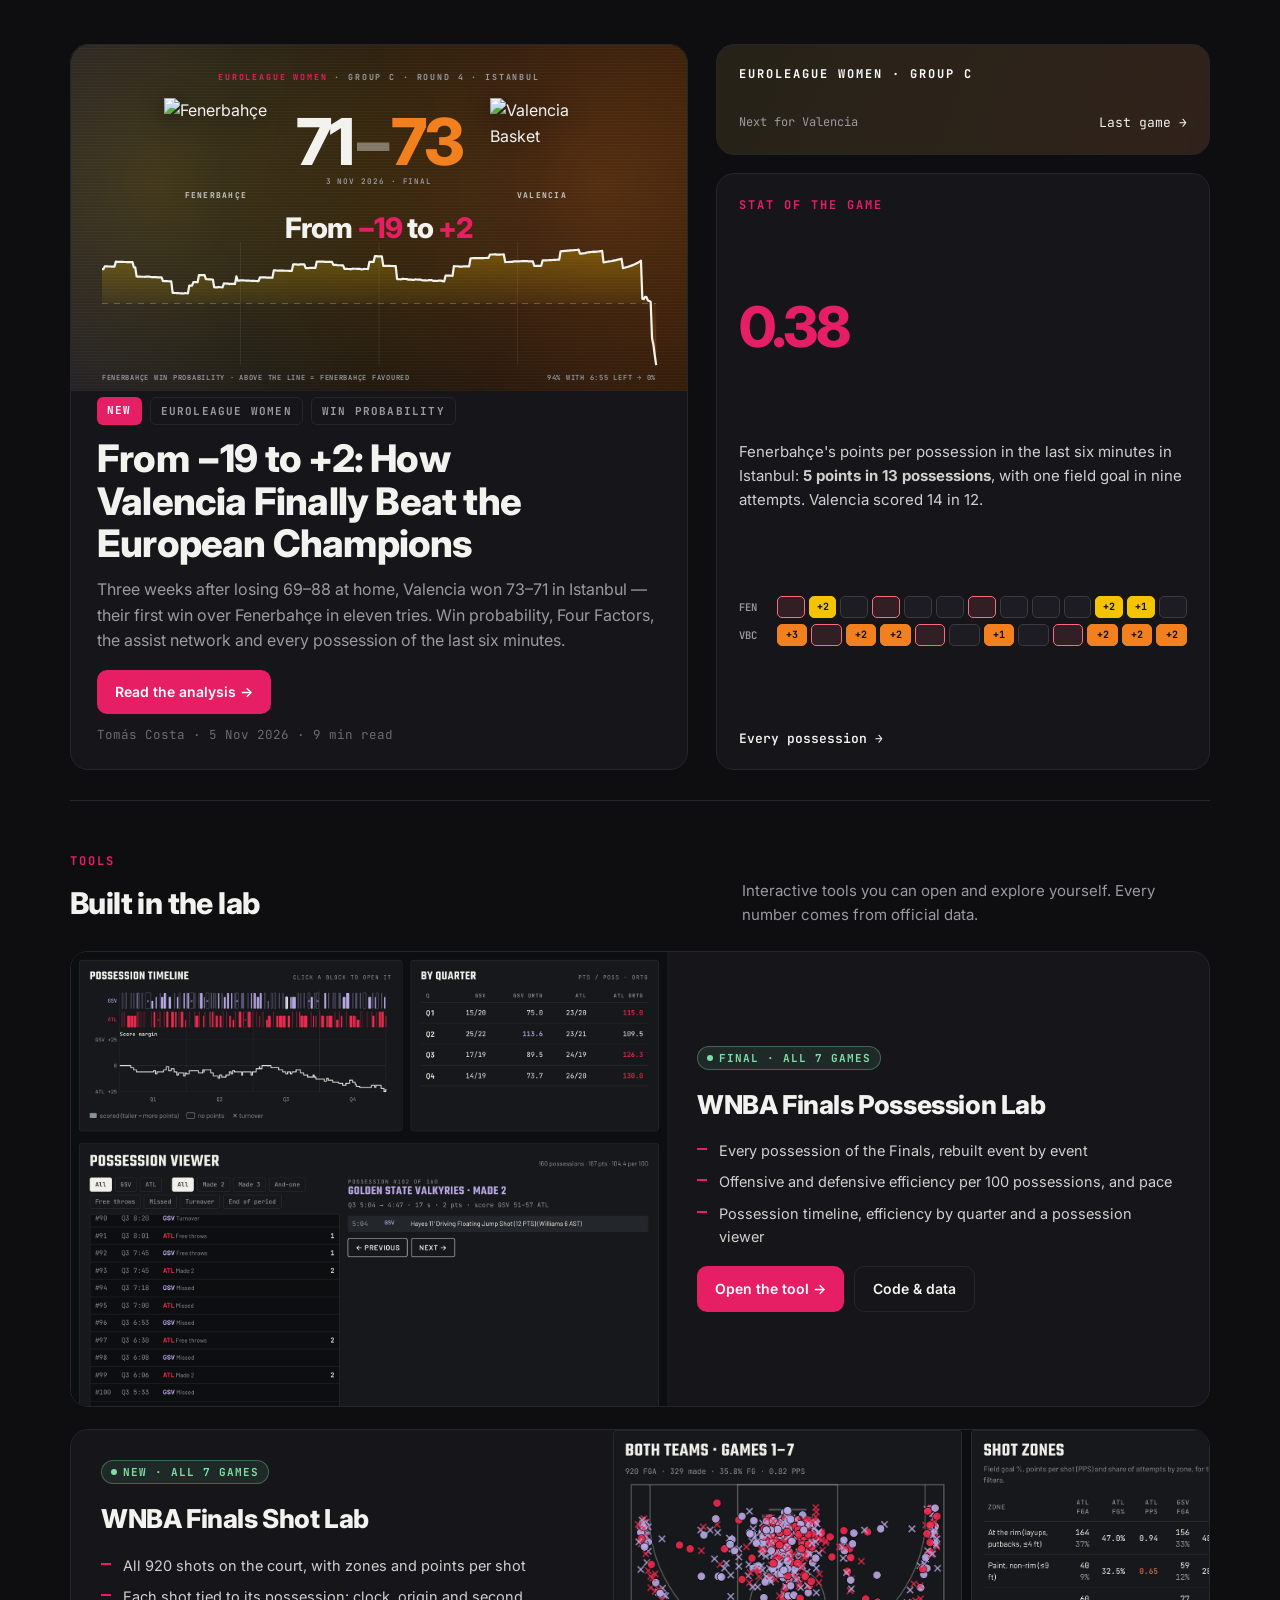
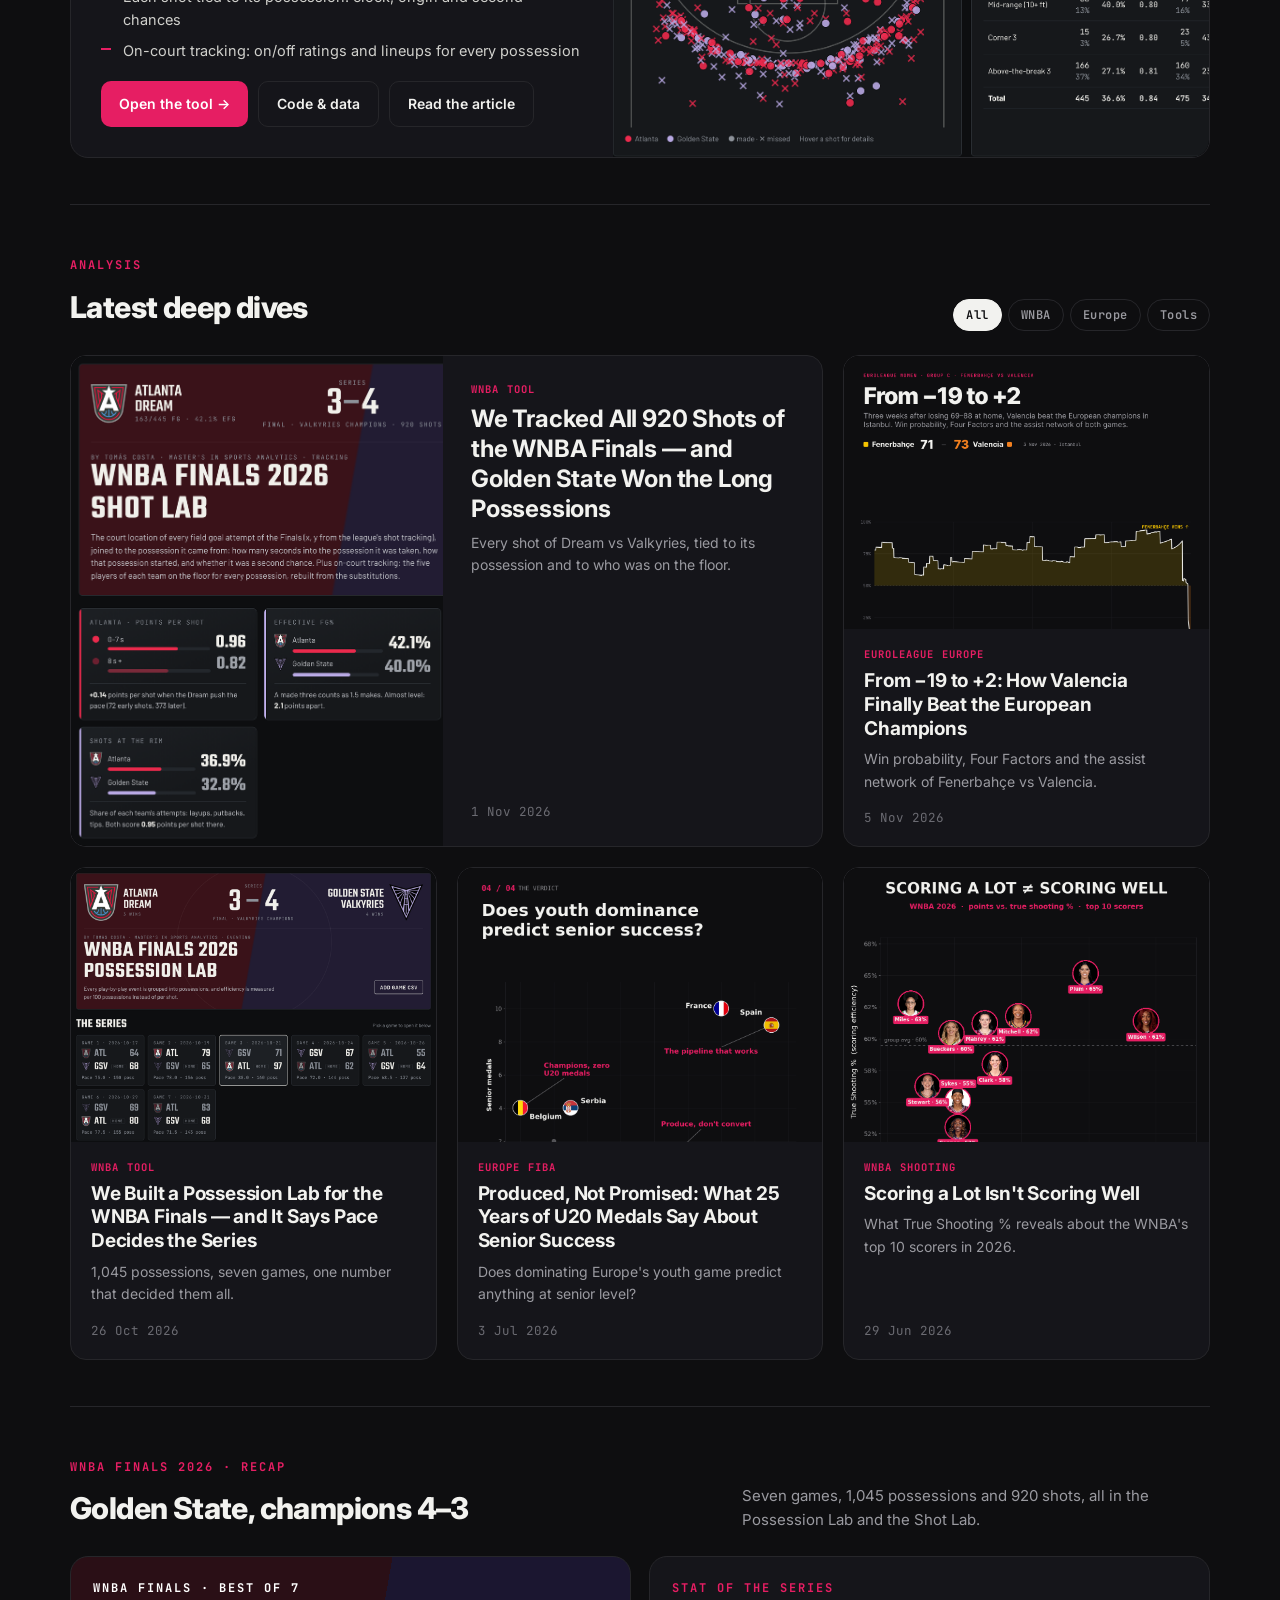
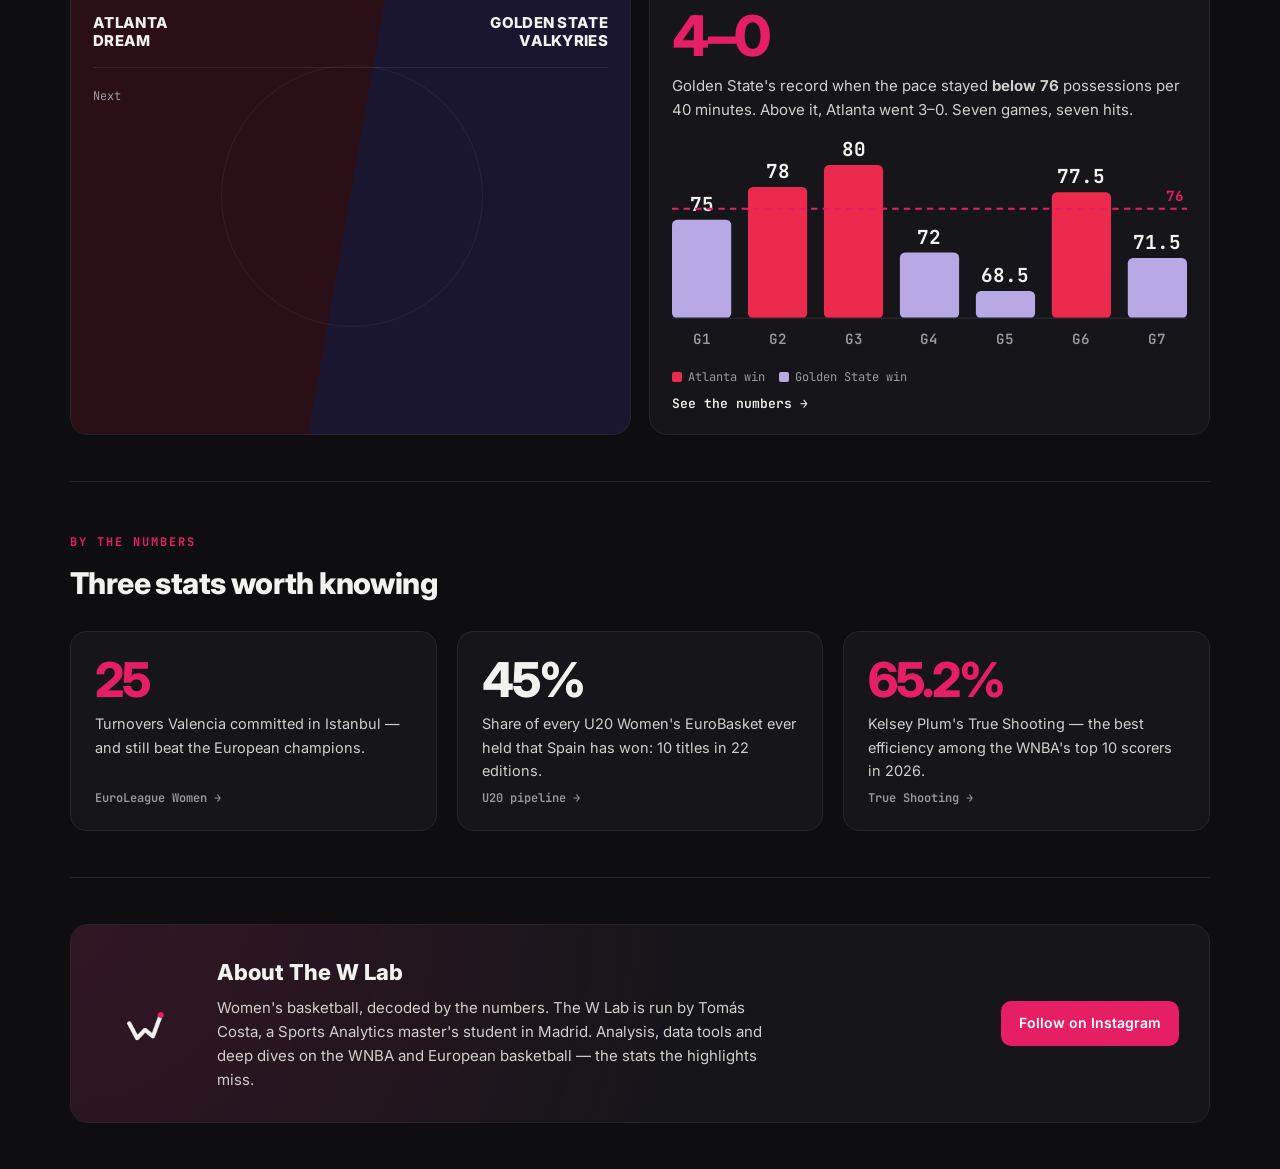
==== commit 525ba740: "Update index.html" ====
(no text change in the page or its own stylesheets)
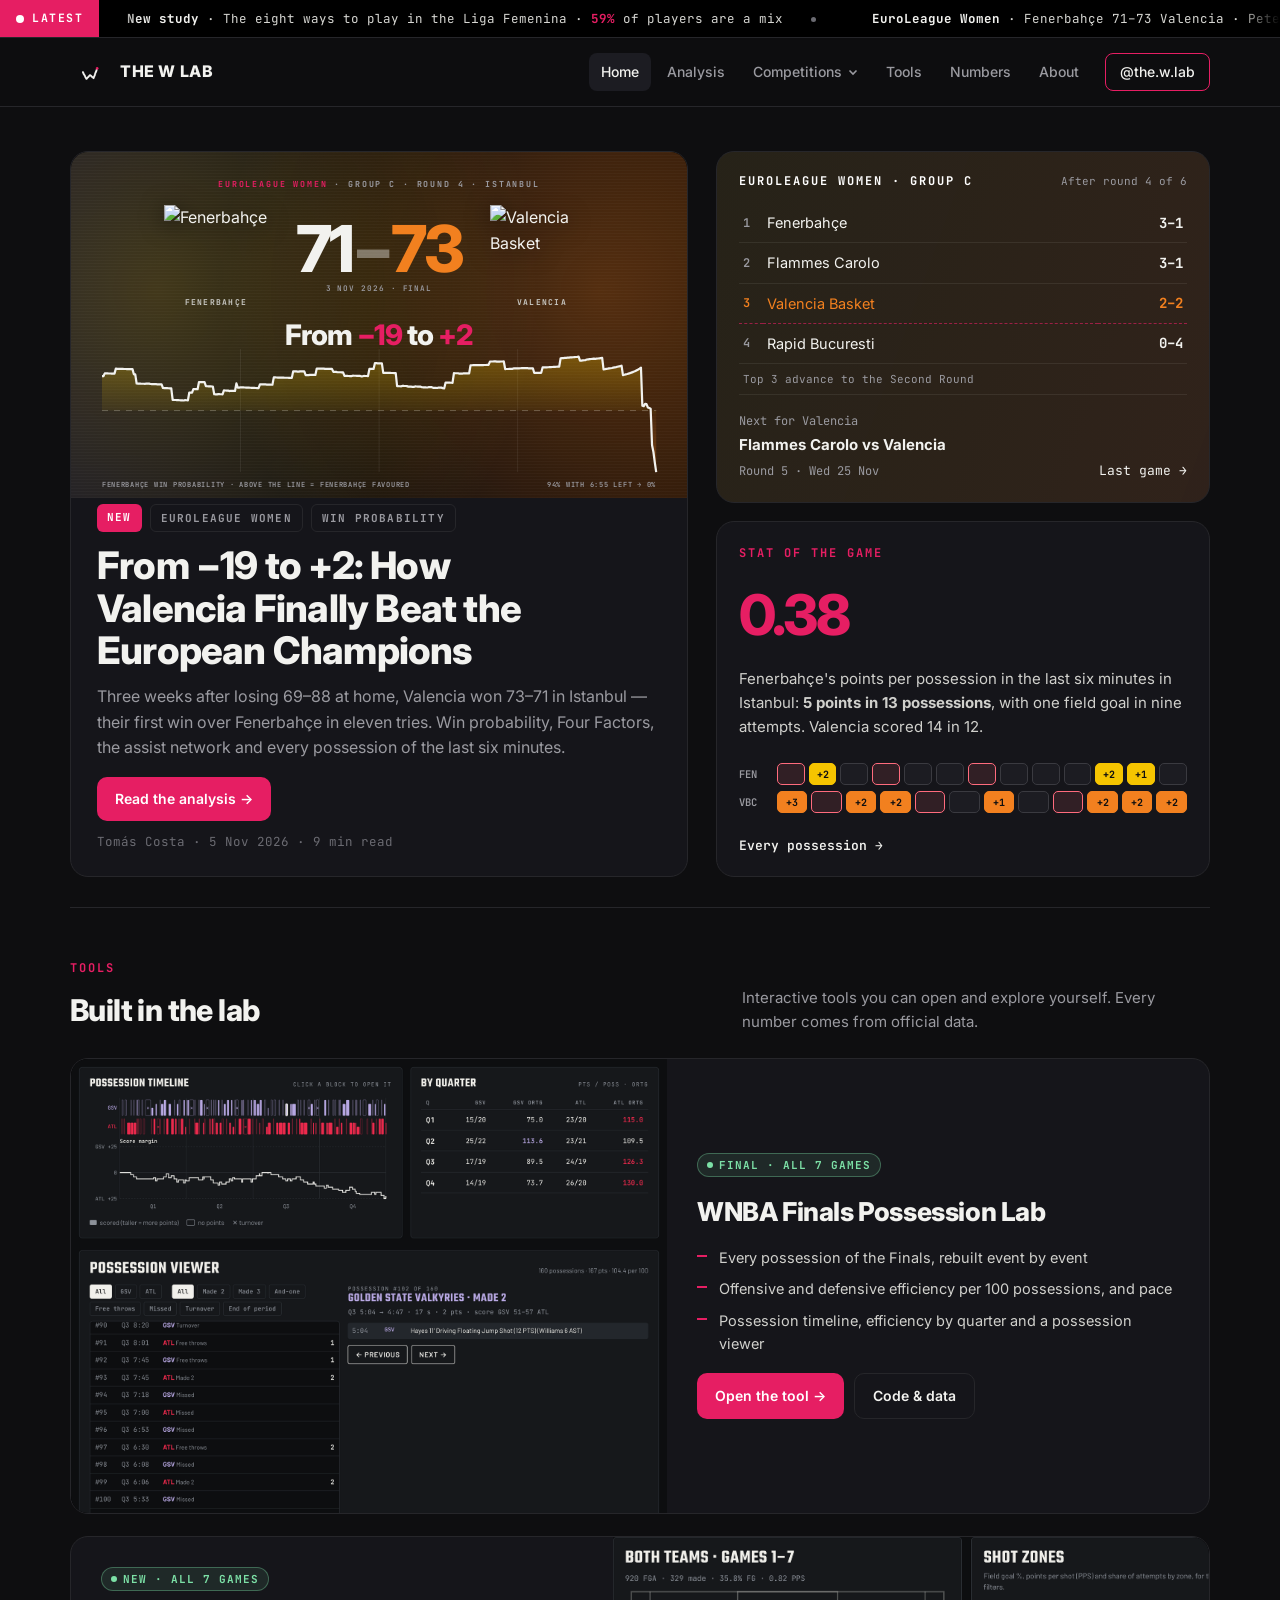
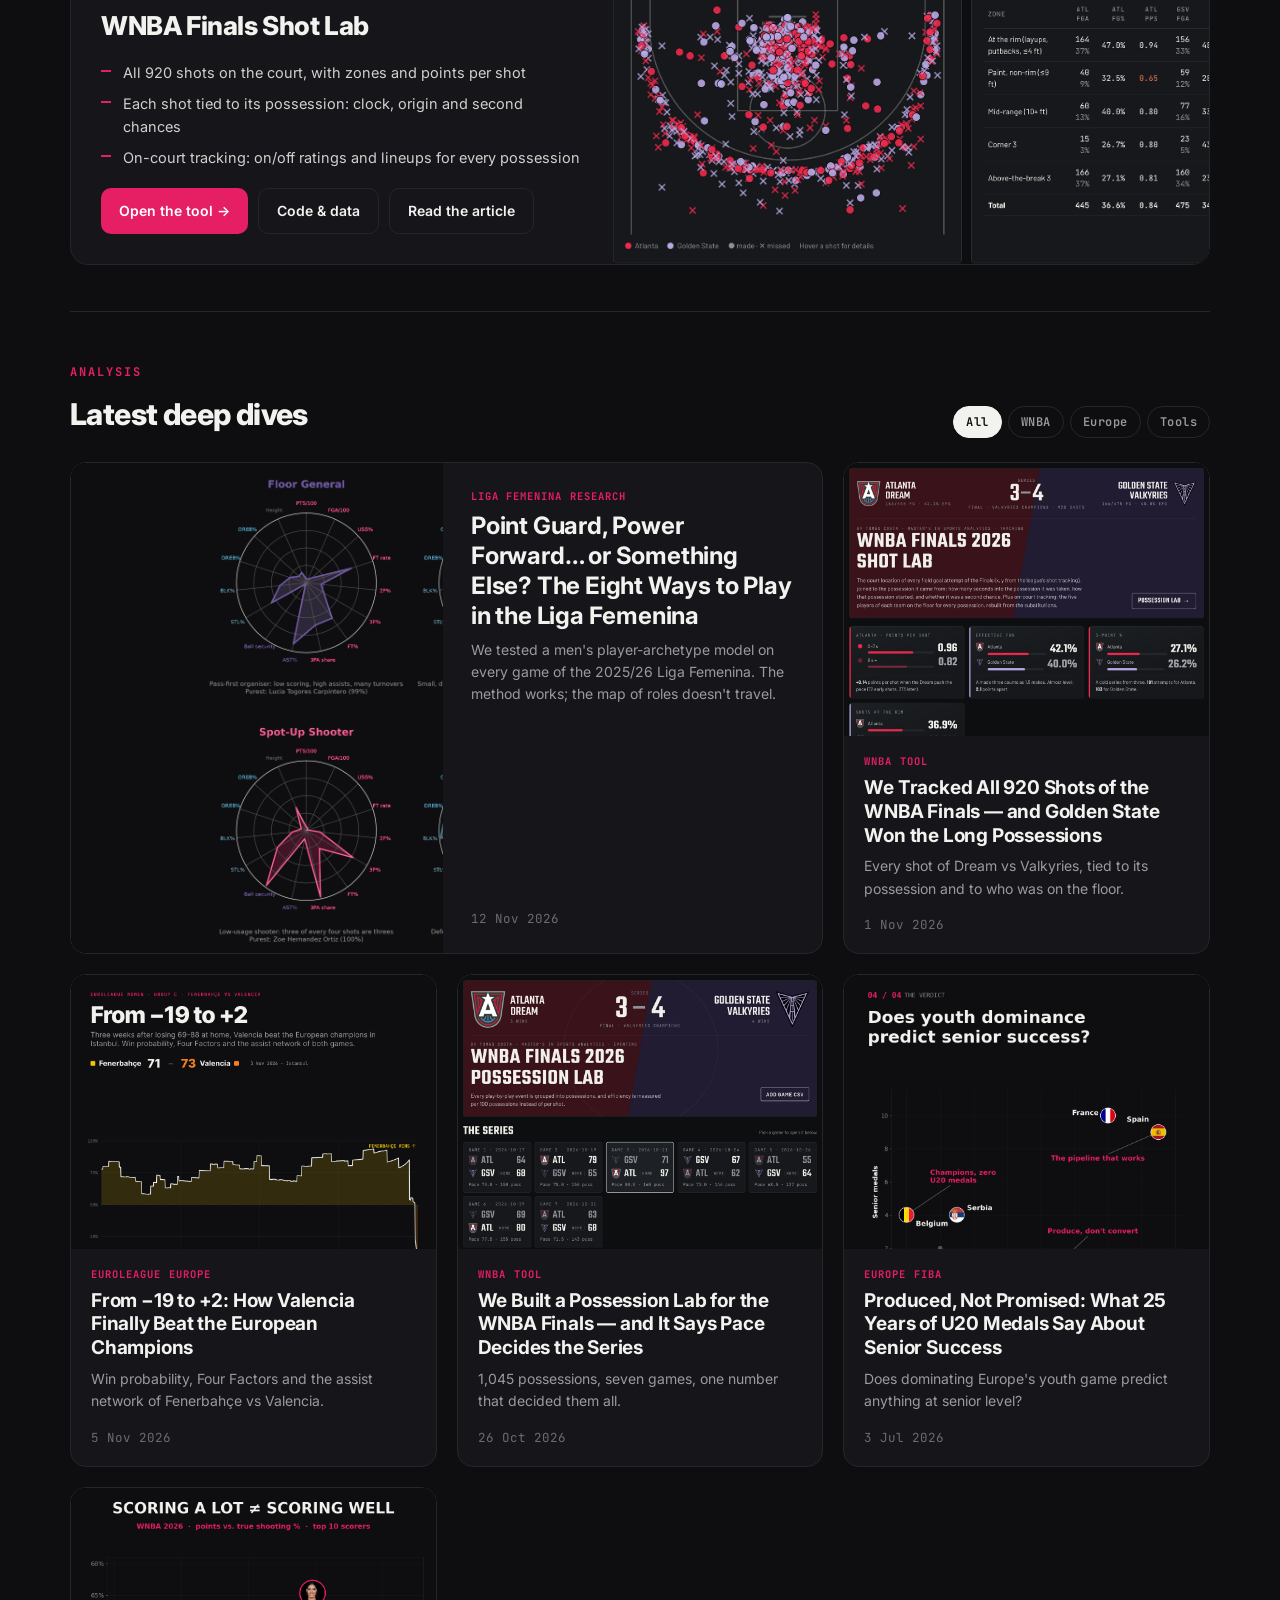
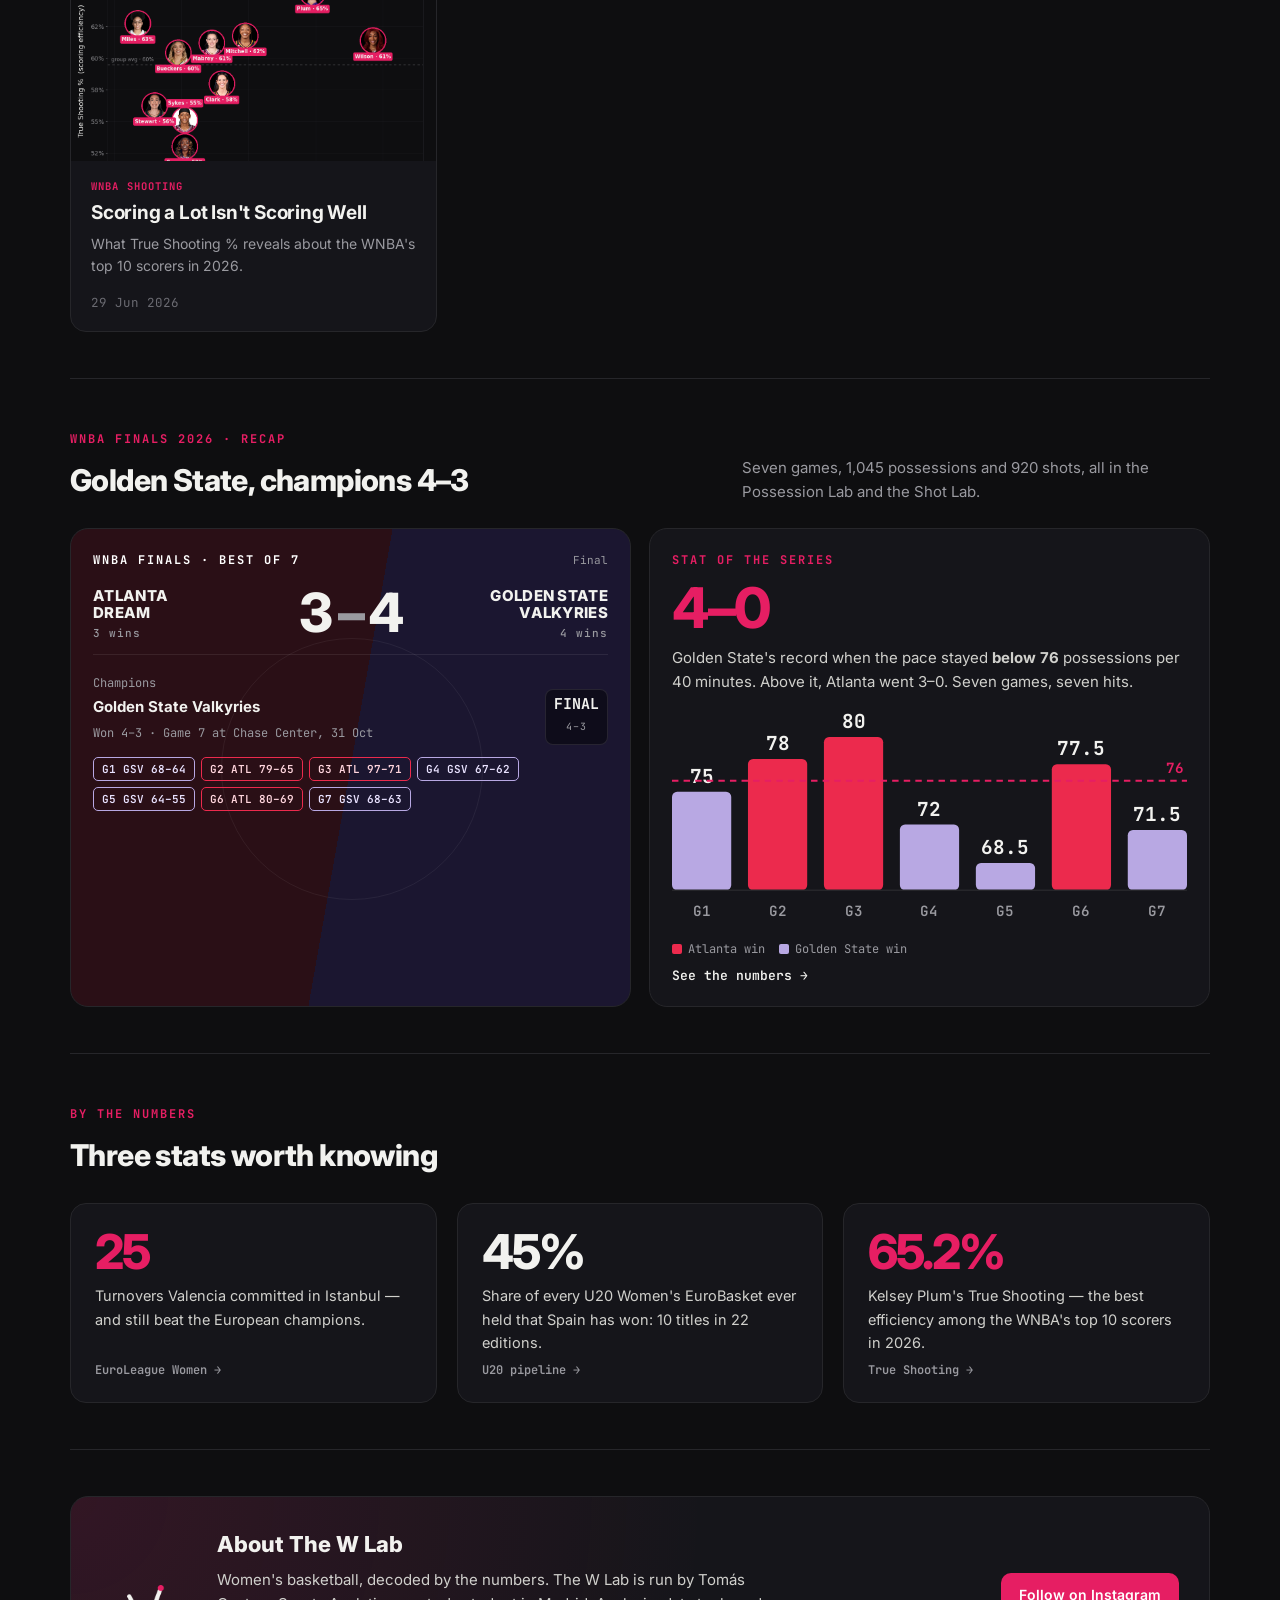
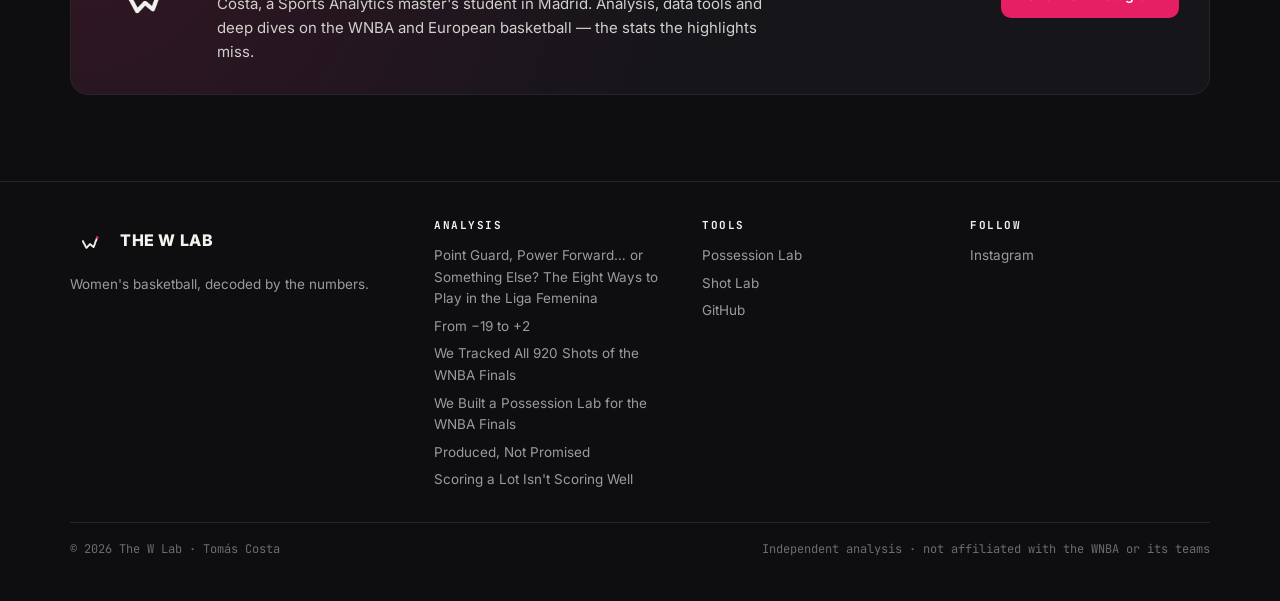
==== commit d5a9b9ef: "Add files via upload" ====
--- a/index.html
+++ b/index.html
@@ -307,7 +307,14 @@
     </div>
     <div class="grid">
 
-      <a class="card wide" href="shot-lab.html" data-tags="wnba tool">
+      <a class="card wide" href="any-league-archetypes.html" data-tags="europe">
+        <div class="th"><img src="al_thumb.png" alt=""></div>
+        <div class="bd"><div class="tags"><span>Liga Femenina</span><span>Research</span></div>
+          <h3>Point Guard, Power Forward… or Something Else? The Eight Ways to Play in the Liga Femenina</h3>
+          <p>We tested a men's player-archetype model on every game of the 2025/26 Liga Femenina. The method works; the map of roles doesn't travel.</p>
+          <span class="meta">12 Nov 2026</span></div>
+      </a>
+      <a class="card" href="shot-lab.html" data-tags="wnba tool">
         <div class="th"><img src="shot_lab_thumb.png" alt=""></div>
         <div class="bd"><div class="tags"><span>WNBA</span><span>Tool</span></div>
           <h3>We Tracked All 920 Shots of the WNBA Finals — and Golden State Won the Long Possessions</h3>
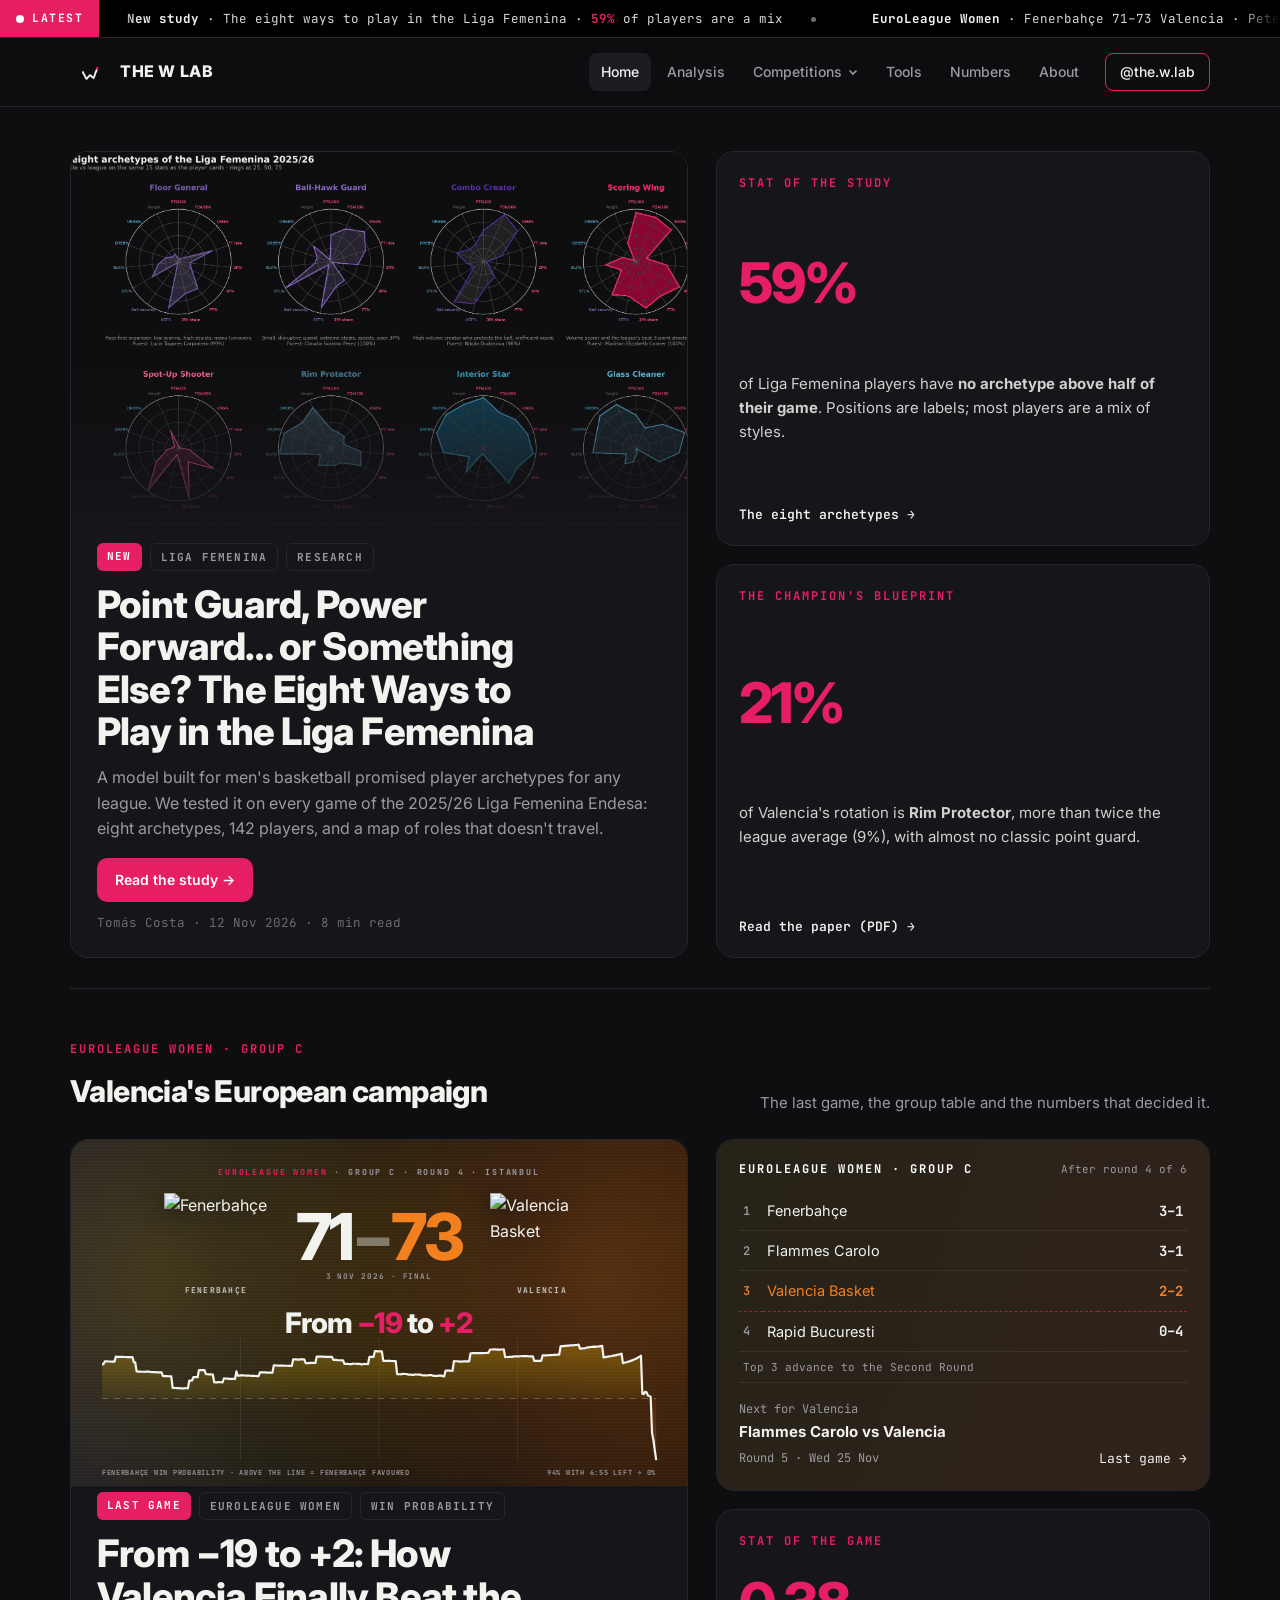
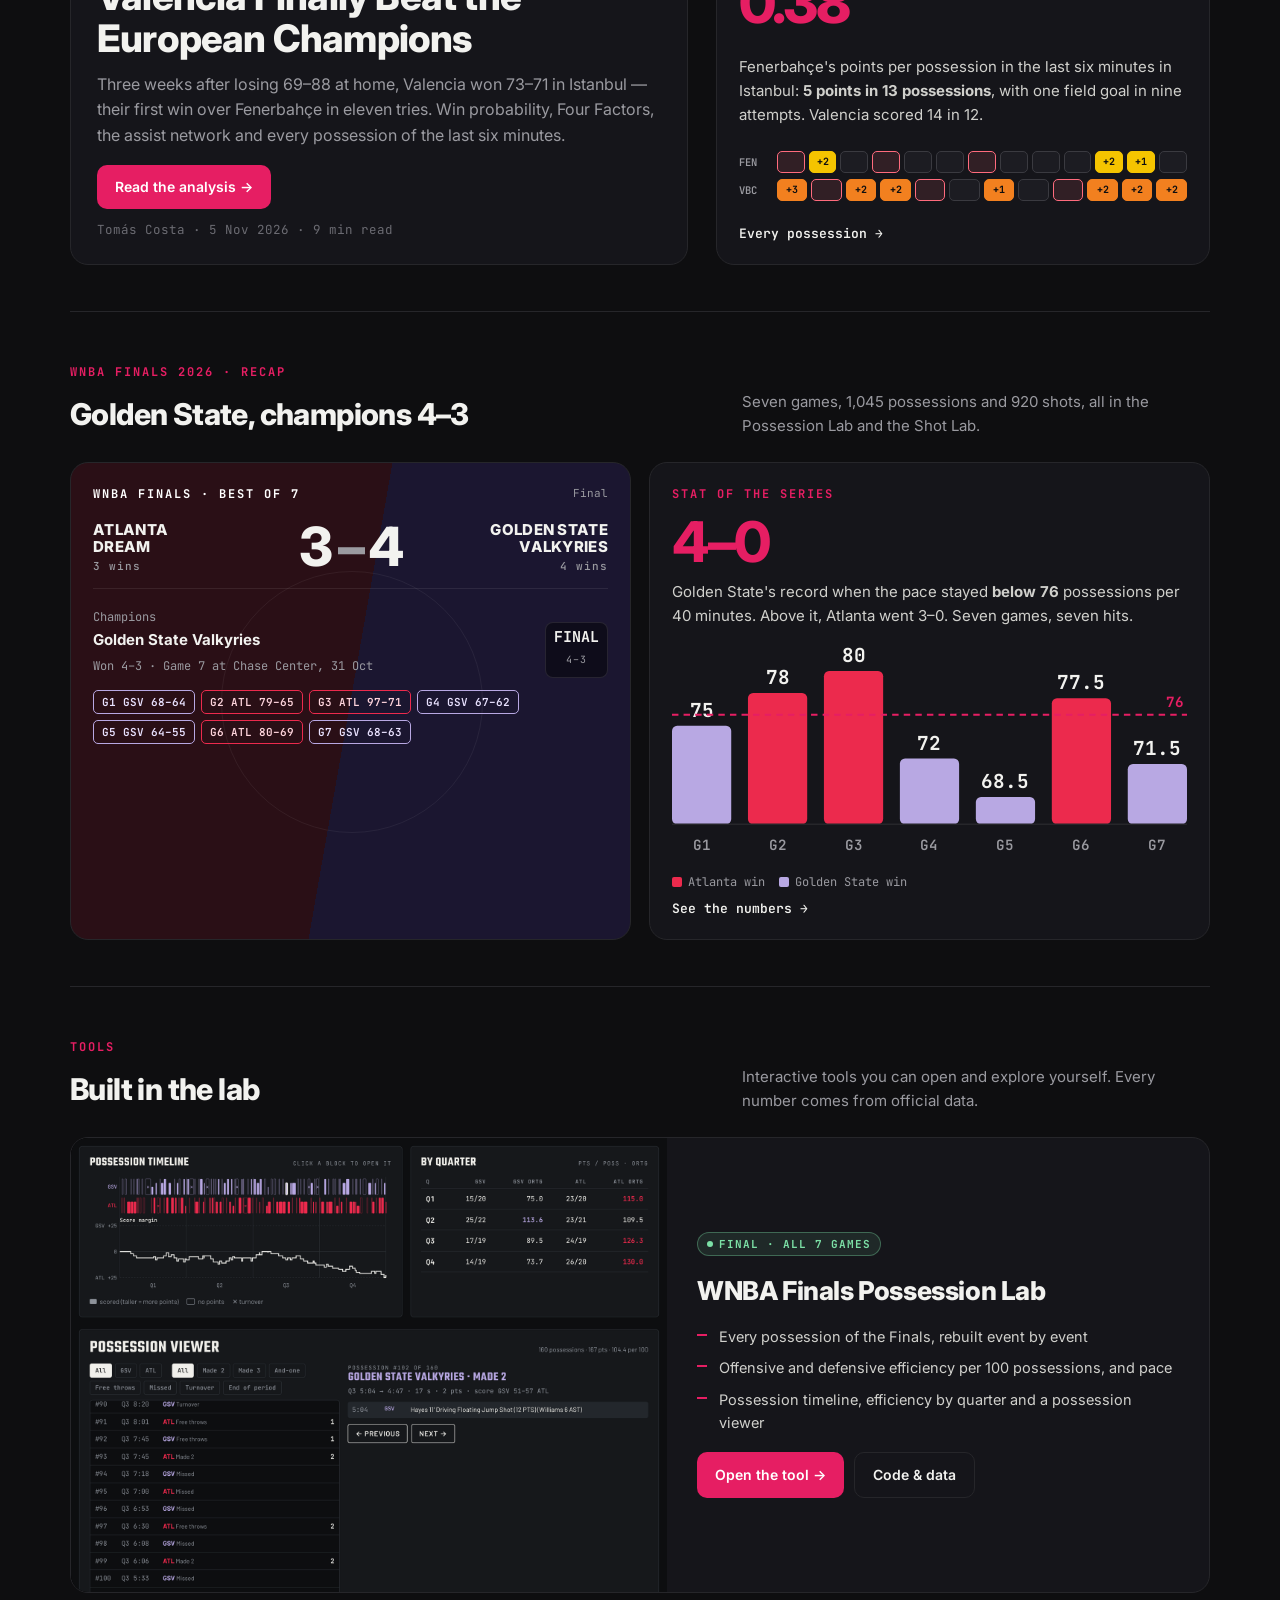
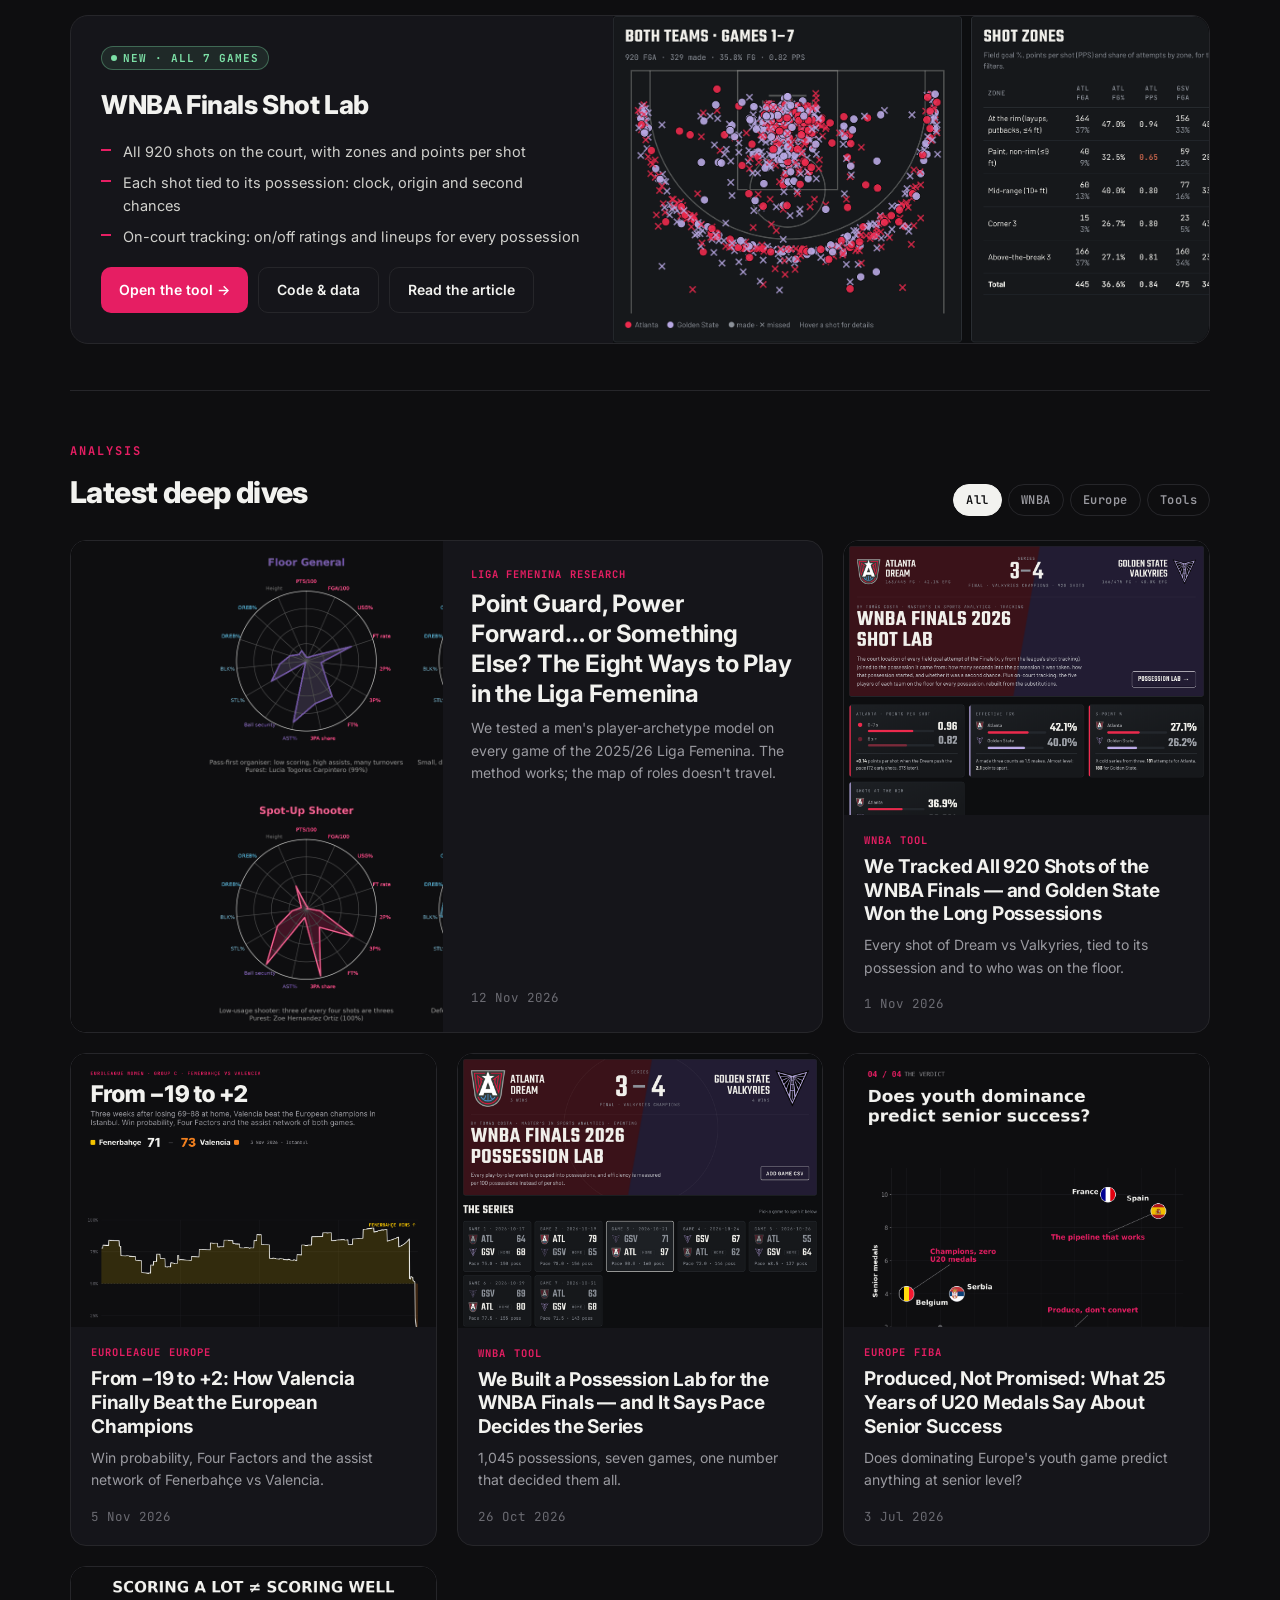
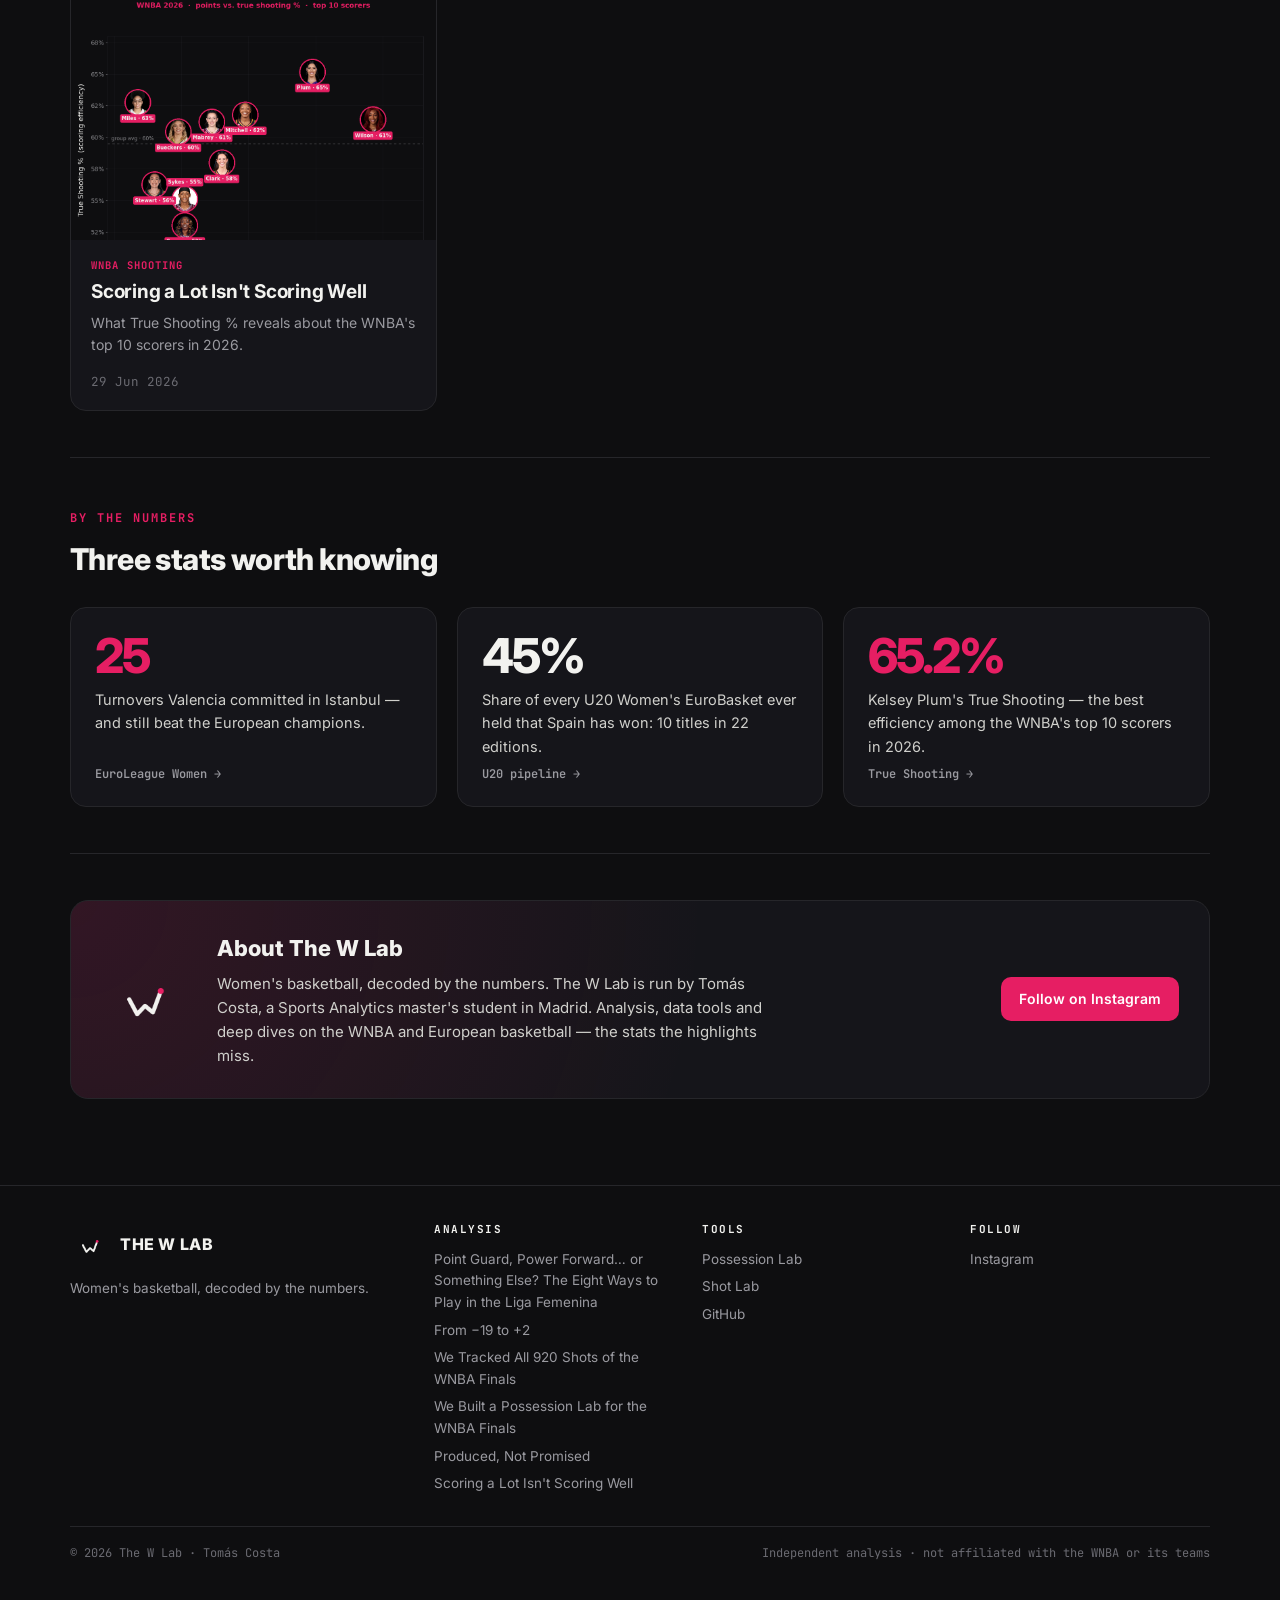
==== commit d2de5039: "Add files via upload" ====
--- a/index.html
+++ b/index.html
@@ -32,6 +32,7 @@
 
 /* ---------- hero ---------- */
 .hero{padding:44px 0 30px;display:grid;grid-template-columns:minmax(0,1.25fr) minmax(0,1fr);gap:28px;align-items:stretch}
+.hero.hero-sec{padding:0}
 .feature{position:relative;border-radius:18px;overflow:hidden;border:1px solid var(--border);background:var(--surface);display:flex;flex-direction:column}
 .feature .img{position:relative;aspect-ratio:16/10;overflow:hidden;background:#000}
 .feature .img img{width:100%;height:100%;object-fit:cover;object-position:center top;transition:transform .6s}
@@ -219,8 +220,42 @@
 
 <main class="wrap" id="top">
 
-  <!-- ===== HERO ===== -->
+  <!-- ===== HERO (latest story) ===== -->
   <div class="hero">
+    <a class="feature" href="any-league-archetypes.html">
+      <div class="img"><img src="al_radars.png" alt="The eight player archetypes of the Liga Femenina as percentile radars"></div>
+      <div class="txt">
+        <div class="badge"><span>New</span><span class="ghost">Liga Femenina</span><span class="ghost">Research</span></div>
+        <h1>Point Guard, Power Forward… or Something Else? The Eight Ways to Play in the Liga Femenina</h1>
+        <p>A model built for men's basketball promised player archetypes for any league. We tested it on every game of the 2025/26 Liga Femenina Endesa: eight archetypes, 142 players, and a map of roles that doesn't travel.</p>
+        <div class="ctas"><span class="btn">Read the study →</span></div>
+        <span class="meta">Tomás Costa · 12 Nov 2026 · 8 min read</span>
+      </div>
+    </a>
+
+    <div class="side">
+      <div class="stat">
+        <span class="kicker">Stat of the study</span>
+        <div class="n">59%</div>
+        <p>of Liga Femenina players have <b>no archetype above half of their game</b>. Positions are labels; most players are a mix of styles.</p>
+        <a href="any-league-archetypes.html">The eight archetypes →</a>
+      </div>
+      <div class="stat">
+        <span class="kicker">The champion's blueprint</span>
+        <div class="n">21%</div>
+        <p>of Valencia's rotation is <b>Rim Protector</b>, more than twice the league average (9%), with almost no classic point guard.</p>
+        <a href="Any_League_Costa_2026.pdf" target="_blank" rel="noopener">Read the paper (PDF) →</a>
+      </div>
+    </div>
+  </div>
+
+  <!-- ===== EUROLEAGUE WOMEN ===== -->
+  <section class="block" id="euroleague">
+    <div class="sec-head">
+      <div><span class="kicker">EuroLeague Women · Group C</span><h2>Valencia's European campaign</h2></div>
+      <p>The last game, the group table and the numbers that decided it.</p>
+    </div>
+  <div class="hero hero-sec">
     <a class="feature" href="fenerbahce-valencia.html">
       <div class="img fvimg">
         <div class="fv" role="img" aria-label="Fenerbahçe 71–73 Valencia, EuroLeague Women, 3 November 2026, with Fenerbahçe's win probability through the game">
@@ -236,7 +271,7 @@
 </div>
       </div>
       <div class="txt">
-        <div class="badge"><span>New</span><span class="ghost">EuroLeague Women</span><span class="ghost">Win probability</span></div>
+        <div class="badge"><span>Last game</span><span class="ghost">EuroLeague Women</span><span class="ghost">Win probability</span></div>
         <h1>From −19 to +2: How Valencia Finally Beat the European Champions</h1>
         <p>Three weeks after losing 69–88 at home, Valencia won 73–71 in Istanbul — their first win over Fenerbahçe in eleven tries. Win probability, Four Factors, the assist network and every possession of the last six minutes.</p>
         <div class="ctas"><span class="btn">Read the analysis →</span></div>
@@ -259,100 +294,8 @@
       </div>
     </div>
   </div>
-
-  <!-- ===== TOOLS ===== -->
-  <section class="block" id="tools">
-    <div class="sec-head">
-      <div><span class="kicker">Tools</span><h2>Built in the lab</h2></div>
-      <p>Interactive tools you can open and explore yourself. Every number comes from official data.</p>
-    </div>
-    <div class="tool">
-      <a class="shot" href="https://tomascosta7.github.io/wnba-finals-possession-lab/" target="_blank" rel="noopener"><img src="finals_pace_tool.png" alt="Possession viewer"></a>
-      <div class="info">
-        <span class="pill"><i></i>Final · all 7 games</span>
-        <h3>WNBA Finals Possession Lab</h3>
-        <ul>
-          <li>Every possession of the Finals, rebuilt event by event</li>
-          <li>Offensive and defensive efficiency per 100 possessions, and pace</li>
-          <li>Possession timeline, efficiency by quarter and a possession viewer</li>
-        </ul>
-        <div class="ctas"><a class="btn" href="https://tomascosta7.github.io/wnba-finals-possession-lab/" target="_blank" rel="noopener">Open the tool →</a><a class="btn line" href="https://github.com/tomascosta7/wnba-finals-possession-lab" target="_blank" rel="noopener">Code &amp; data</a></div>
-      </div>
-    </div>
-    <div class="tool rev">
-      <a class="shot" href="https://tomascosta7.github.io/wnba_finals_shot_lab/" target="_blank" rel="noopener"><img src="shot_lab_chart.png" alt="Shot chart of the WNBA Finals"></a>
-      <div class="info">
-        <span class="pill"><i></i>New · all 7 games</span>
-        <h3>WNBA Finals Shot Lab</h3>
-        <ul>
-          <li>All 920 shots on the court, with zones and points per shot</li>
-          <li>Each shot tied to its possession: clock, origin and second chances</li>
-          <li>On-court tracking: on/off ratings and lineups for every possession</li>
-        </ul>
-        <div class="ctas"><a class="btn" href="https://tomascosta7.github.io/wnba_finals_shot_lab/" target="_blank" rel="noopener">Open the tool →</a><a class="btn line" href="https://github.com/tomascosta7/wnba_finals_shot_lab" target="_blank" rel="noopener">Code &amp; data</a><a class="btn line" href="shot-lab.html">Read the article</a></div>
-      </div>
-    </div>
-  </section>
-
-  <!-- ===== ANALYSIS ===== -->
-  <section class="block" id="analysis">
-    <div class="sec-head">
-      <div><span class="kicker">Analysis</span><h2>Latest deep dives</h2></div>
-      <div class="filters" role="group" aria-label="Filter articles">
-        <button class="chip" data-f="all" aria-pressed="true">All</button>
-        <button class="chip" data-f="wnba" aria-pressed="false">WNBA</button>
-        <button class="chip" data-f="europe" aria-pressed="false">Europe</button>
-        <button class="chip" data-f="tool" aria-pressed="false">Tools</button>
-      </div>
-    </div>
-    <div class="grid">
-
-      <a class="card wide" href="any-league-archetypes.html" data-tags="europe">
-        <div class="th"><img src="al_thumb.png" alt=""></div>
-        <div class="bd"><div class="tags"><span>Liga Femenina</span><span>Research</span></div>
-          <h3>Point Guard, Power Forward… or Something Else? The Eight Ways to Play in the Liga Femenina</h3>
-          <p>We tested a men's player-archetype model on every game of the 2025/26 Liga Femenina. The method works; the map of roles doesn't travel.</p>
-          <span class="meta">12 Nov 2026</span></div>
-      </a>
-      <a class="card" href="shot-lab.html" data-tags="wnba tool">
-        <div class="th"><img src="shot_lab_thumb.png" alt=""></div>
-        <div class="bd"><div class="tags"><span>WNBA</span><span>Tool</span></div>
-          <h3>We Tracked All 920 Shots of the WNBA Finals — and Golden State Won the Long Possessions</h3>
-          <p>Every shot of Dream vs Valkyries, tied to its possession and to who was on the floor.</p>
-          <span class="meta">1 Nov 2026</span></div>
-      </a>
-      <a class="card" href="fenerbahce-valencia.html" data-tags="europe">
-        <div class="th"><img src="fen_val_thumb.png" alt=""></div>
-        <div class="bd"><div class="tags"><span>EuroLeague</span><span>Europe</span></div>
-          <h3>From −19 to +2: How Valencia Finally Beat the European Champions</h3>
-          <p>Win probability, Four Factors and the assist network of Fenerbahçe vs Valencia.</p>
-          <span class="meta">5 Nov 2026</span></div>
-      </a>
-      <a class="card" href="finals-pace.html" data-tags="wnba tool">
-        <div class="th"><img src="finals_pace_thumb.png" alt=""></div>
-        <div class="bd"><div class="tags"><span>WNBA</span><span>Tool</span></div>
-          <h3>We Built a Possession Lab for the WNBA Finals — and It Says Pace Decides the Series</h3>
-          <p>1,045 possessions, seven games, one number that decided them all.</p>
-          <span class="meta">26 Oct 2026</span></div>
-      </a>
-      <a class="card" href="talent-pipeline.html" data-tags="europe">
-        <div class="th"><img src="U20W_pipeline_04.png" alt=""></div>
-        <div class="bd"><div class="tags"><span>Europe</span><span>FIBA</span></div>
-          <h3>Produced, Not Promised: What 25 Years of U20 Medals Say About Senior Success</h3>
-          <p>Does dominating Europe's youth game predict anything at senior level?</p>
-          <span class="meta">3 Jul 2026</span></div>
-      </a>
-      <a class="card" href="scoring-a-lot.html" data-tags="wnba">
-        <div class="th"><img src="ts-vs-points.png" alt=""></div>
-        <div class="bd"><div class="tags"><span>WNBA</span><span>Shooting</span></div>
-          <h3>Scoring a Lot Isn't Scoring Well</h3>
-          <p>What True Shooting % reveals about the WNBA's top 10 scorers in 2026.</p>
-          <span class="meta">29 Jun 2026</span></div>
-      </a>
-    </div>
-  </section>
-
-  <!-- ===== NUMBERS ===== -->
+  </section>
+
   <!-- ===== WNBA RECAP ===== -->
   <section class="block" id="wnba">
     <div class="sec-head">
@@ -385,6 +328,99 @@
     </div>
   </section>
 
+
+  <!-- ===== TOOLS ===== -->
+  <section class="block" id="tools">
+    <div class="sec-head">
+      <div><span class="kicker">Tools</span><h2>Built in the lab</h2></div>
+      <p>Interactive tools you can open and explore yourself. Every number comes from official data.</p>
+    </div>
+    <div class="tool">
+      <a class="shot" href="https://tomascosta7.github.io/wnba-finals-possession-lab/" target="_blank" rel="noopener"><img src="finals_pace_tool.png" alt="Possession viewer"></a>
+      <div class="info">
+        <span class="pill"><i></i>Final · all 7 games</span>
+        <h3>WNBA Finals Possession Lab</h3>
+        <ul>
+          <li>Every possession of the Finals, rebuilt event by event</li>
+          <li>Offensive and defensive efficiency per 100 possessions, and pace</li>
+          <li>Possession timeline, efficiency by quarter and a possession viewer</li>
+        </ul>
+        <div class="ctas"><a class="btn" href="https://tomascosta7.github.io/wnba-finals-possession-lab/" target="_blank" rel="noopener">Open the tool →</a><a class="btn line" href="https://github.com/tomascosta7/wnba-finals-possession-lab" target="_blank" rel="noopener">Code &amp; data</a></div>
+      </div>
+    </div>
+    <div class="tool rev">
+      <a class="shot" href="https://tomascosta7.github.io/wnba_finals_shot_lab/" target="_blank" rel="noopener"><img src="shot_lab_chart.png" alt="Shot chart of the WNBA Finals"></a>
+      <div class="info">
+        <span class="pill"><i></i>New · all 7 games</span>
+        <h3>WNBA Finals Shot Lab</h3>
+        <ul>
+          <li>All 920 shots on the court, with zones and points per shot</li>
+          <li>Each shot tied to its possession: clock, origin and second chances</li>
+          <li>On-court tracking: on/off ratings and lineups for every possession</li>
+        </ul>
+        <div class="ctas"><a class="btn" href="https://tomascosta7.github.io/wnba_finals_shot_lab/" target="_blank" rel="noopener">Open the tool →</a><a class="btn line" href="https://github.com/tomascosta7/wnba_finals_shot_lab" target="_blank" rel="noopener">Code &amp; data</a><a class="btn line" href="shot-lab.html">Read the article</a></div>
+      </div>
+    </div>
+  </section>
+
+  <!-- ===== ANALYSIS ===== -->
+  <section class="block" id="analysis">
+    <div class="sec-head">
+      <div><span class="kicker">Analysis</span><h2>Latest deep dives</h2></div>
+      <div class="filters" role="group" aria-label="Filter articles">
+        <button class="chip" data-f="all" aria-pressed="true">All</button>
+        <button class="chip" data-f="wnba" aria-pressed="false">WNBA</button>
+        <button class="chip" data-f="europe" aria-pressed="false">Europe</button>
+        <button class="chip" data-f="tool" aria-pressed="false">Tools</button>
+      </div>
+    </div>
+    <div class="grid">
+
+      <a class="card wide" href="any-league-archetypes.html" data-tags="europe">
+        <div class="th"><img src="al_thumb.png" alt=""></div>
+        <div class="bd"><div class="tags"><span>Liga Femenina</span><span>Research</span></div>
+          <h3>Point Guard, Power Forward… or Something Else? The Eight Ways to Play in the Liga Femenina</h3>
+          <p>We tested a men's player-archetype model on every game of the 2025/26 Liga Femenina. The method works; the map of roles doesn't travel.</p>
+          <span class="meta">12 Nov 2026</span></div>
+      </a>
+      <a class="card" href="shot-lab.html" data-tags="wnba tool">
+        <div class="th"><img src="shot_lab_thumb.png" alt=""></div>
+        <div class="bd"><div class="tags"><span>WNBA</span><span>Tool</span></div>
+          <h3>We Tracked All 920 Shots of the WNBA Finals — and Golden State Won the Long Possessions</h3>
+          <p>Every shot of Dream vs Valkyries, tied to its possession and to who was on the floor.</p>
+          <span class="meta">1 Nov 2026</span></div>
+      </a>
+      <a class="card" href="fenerbahce-valencia.html" data-tags="europe">
+        <div class="th"><img src="fen_val_thumb.png" alt=""></div>
+        <div class="bd"><div class="tags"><span>EuroLeague</span><span>Europe</span></div>
+          <h3>From −19 to +2: How Valencia Finally Beat the European Champions</h3>
+          <p>Win probability, Four Factors and the assist network of Fenerbahçe vs Valencia.</p>
+          <span class="meta">5 Nov 2026</span></div>
+      </a>
+      <a class="card" href="finals-pace.html" data-tags="wnba tool">
+        <div class="th"><img src="finals_pace_thumb.png" alt=""></div>
+        <div class="bd"><div class="tags"><span>WNBA</span><span>Tool</span></div>
+          <h3>We Built a Possession Lab for the WNBA Finals — and It Says Pace Decides the Series</h3>
+          <p>1,045 possessions, seven games, one number that decided them all.</p>
+          <span class="meta">26 Oct 2026</span></div>
+      </a>
+      <a class="card" href="talent-pipeline.html" data-tags="europe">
+        <div class="th"><img src="U20W_pipeline_04.png" alt=""></div>
+        <div class="bd"><div class="tags"><span>Europe</span><span>FIBA</span></div>
+          <h3>Produced, Not Promised: What 25 Years of U20 Medals Say About Senior Success</h3>
+          <p>Does dominating Europe's youth game predict anything at senior level?</p>
+          <span class="meta">3 Jul 2026</span></div>
+      </a>
+      <a class="card" href="scoring-a-lot.html" data-tags="wnba">
+        <div class="th"><img src="ts-vs-points.png" alt=""></div>
+        <div class="bd"><div class="tags"><span>WNBA</span><span>Shooting</span></div>
+          <h3>Scoring a Lot Isn't Scoring Well</h3>
+          <p>What True Shooting % reveals about the WNBA's top 10 scorers in 2026.</p>
+          <span class="meta">29 Jun 2026</span></div>
+      </a>
+    </div>
+  </section>
+
   <!-- ===== NUMBERS ===== -->
   <section class="block" id="numbers">
     <div class="sec-head">
@@ -412,7 +448,7 @@
 
 <div id="wl-footer"></div>
 
-<script src="site.js?v=20261105b"></script>
+<script src="site.js?v=20261112"></script>
 <script>
 const SERIES=window.WLAB.SERIES; // edit the series and the ticker in site.js
 // EuroLeague Women group (edit WLAB.GROUP in site.js)
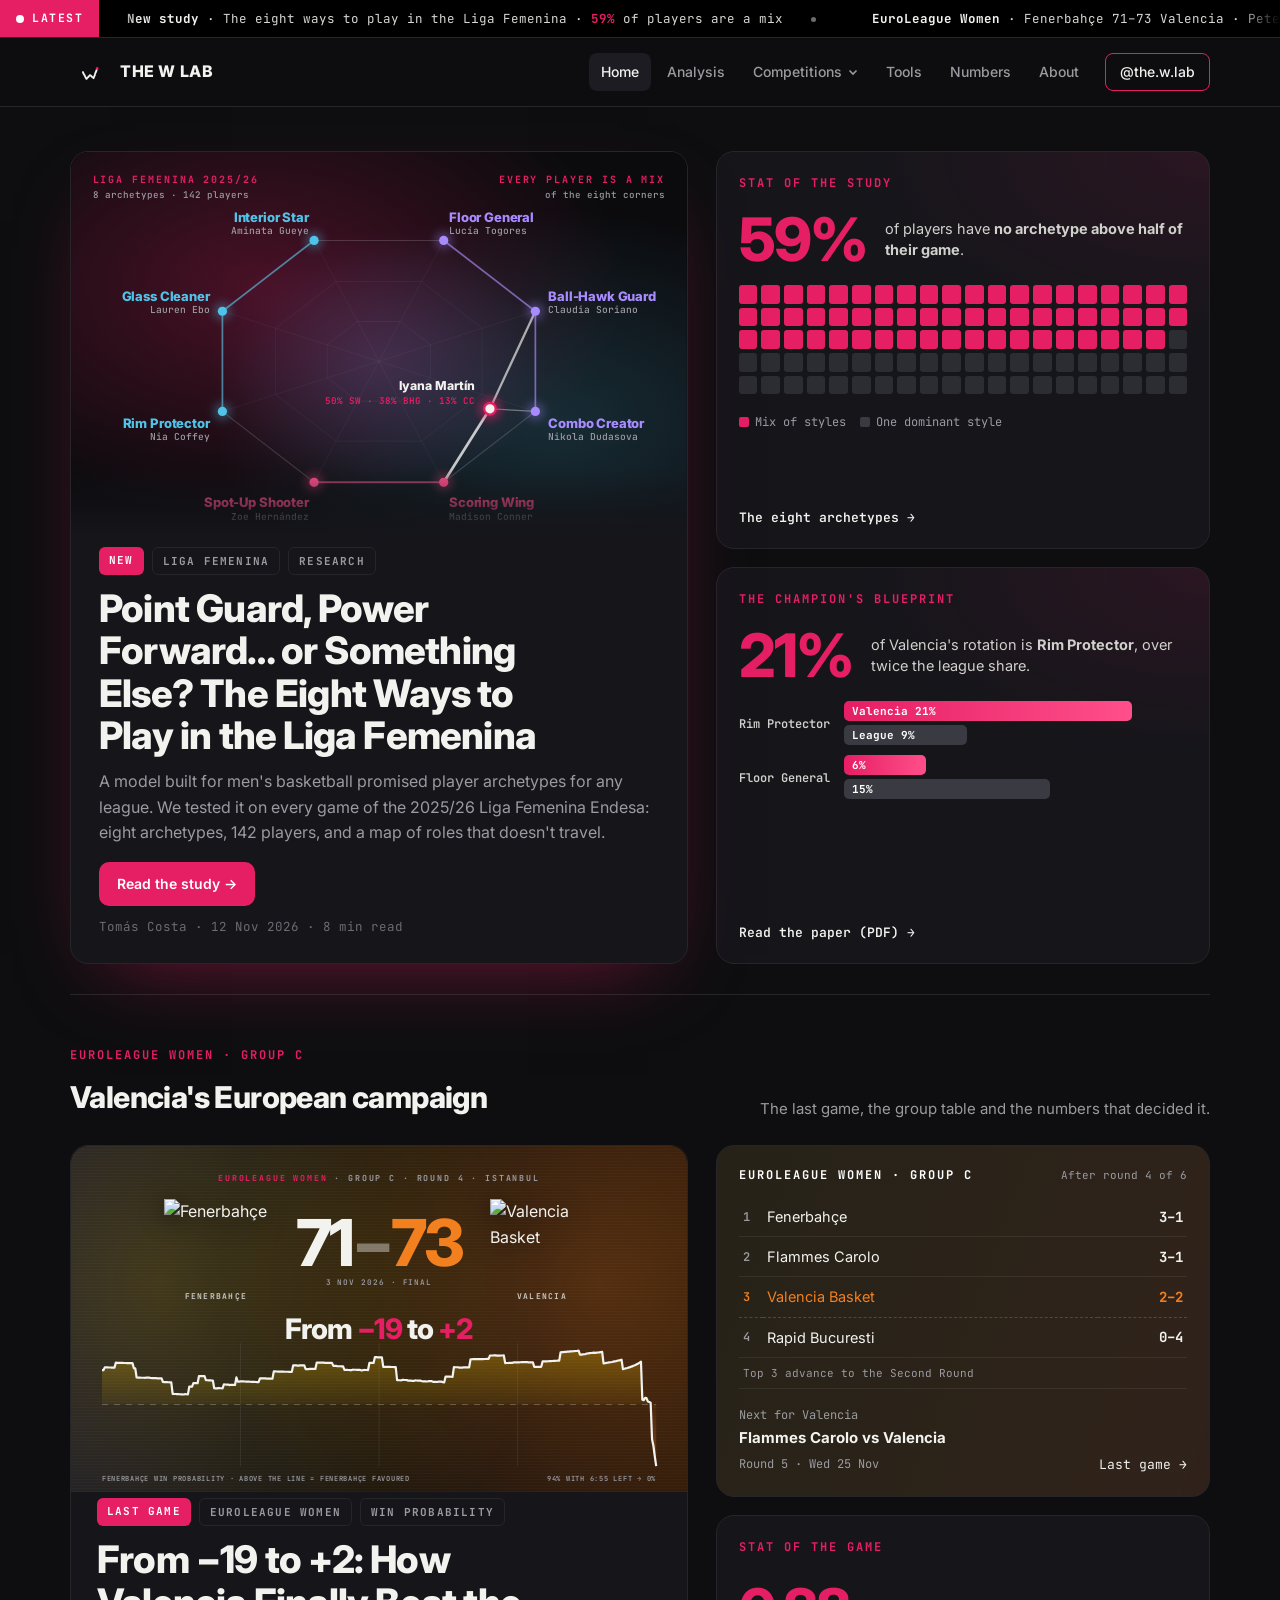
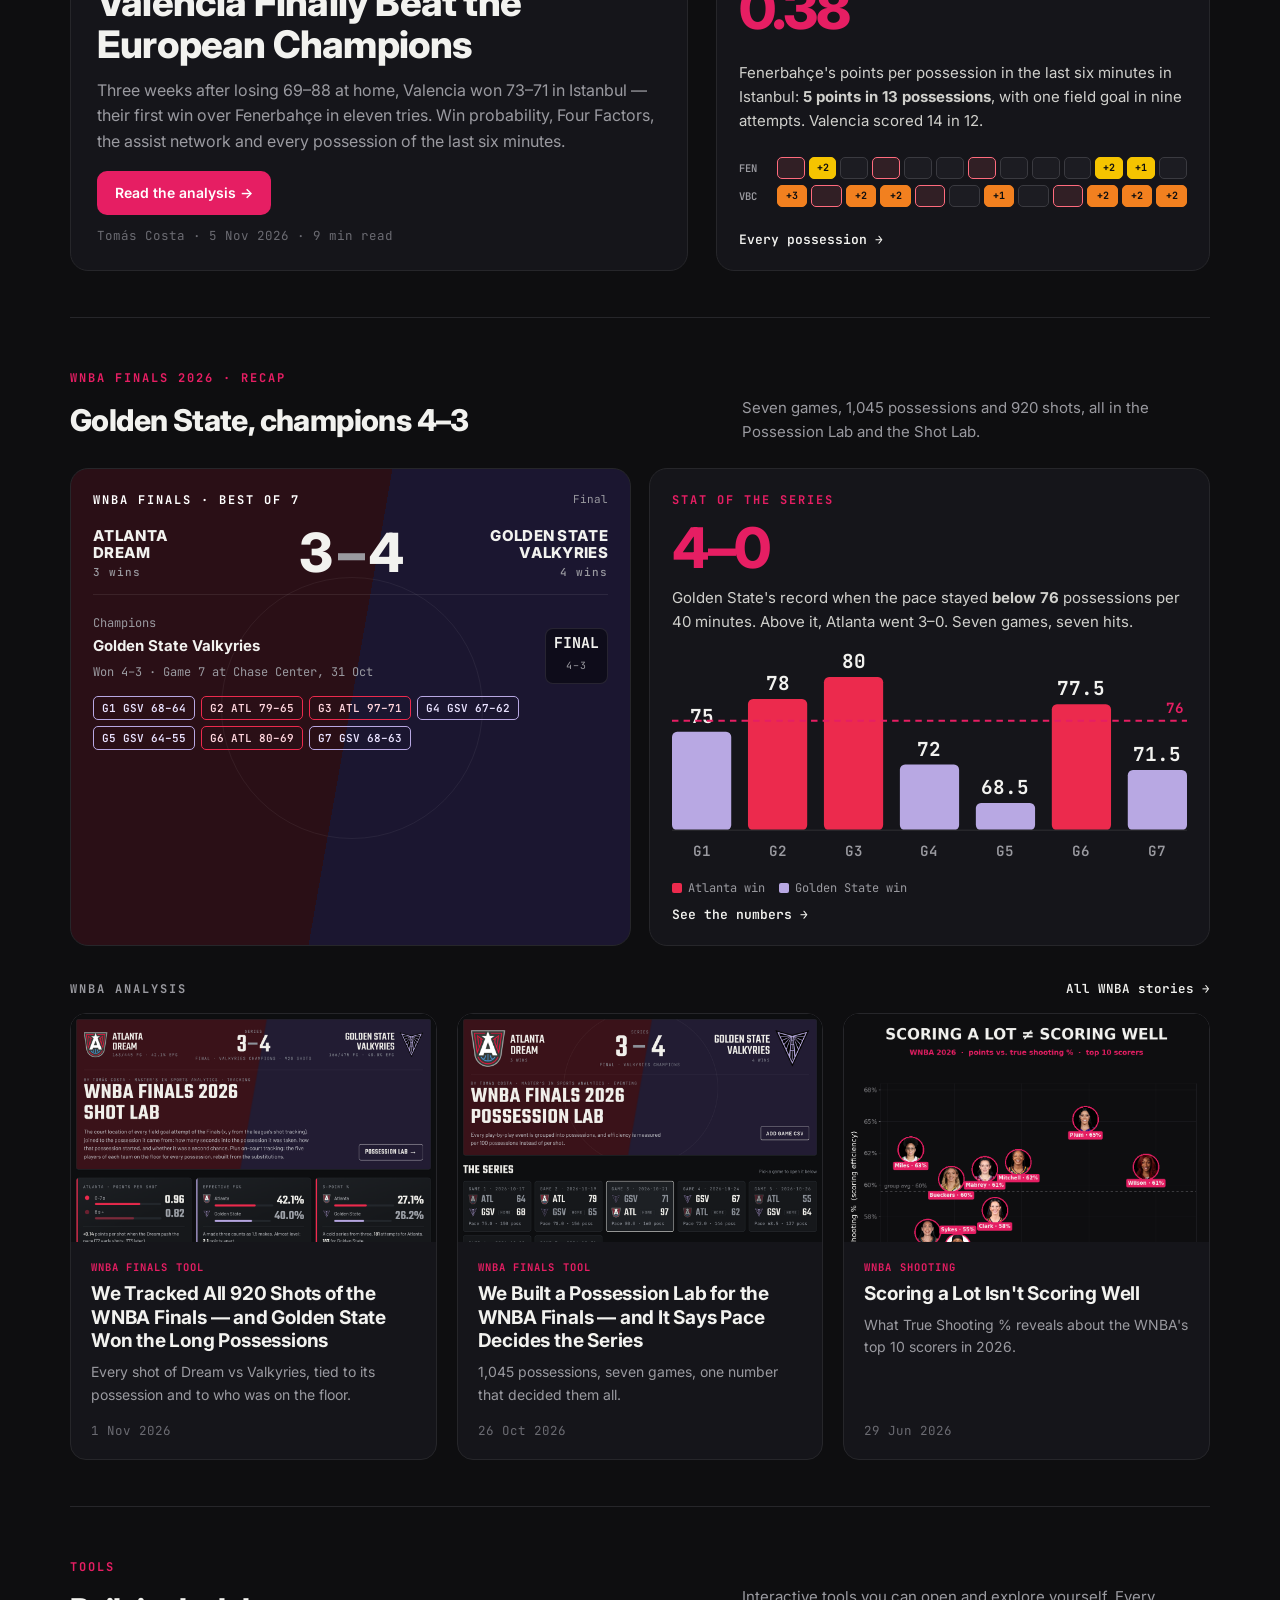
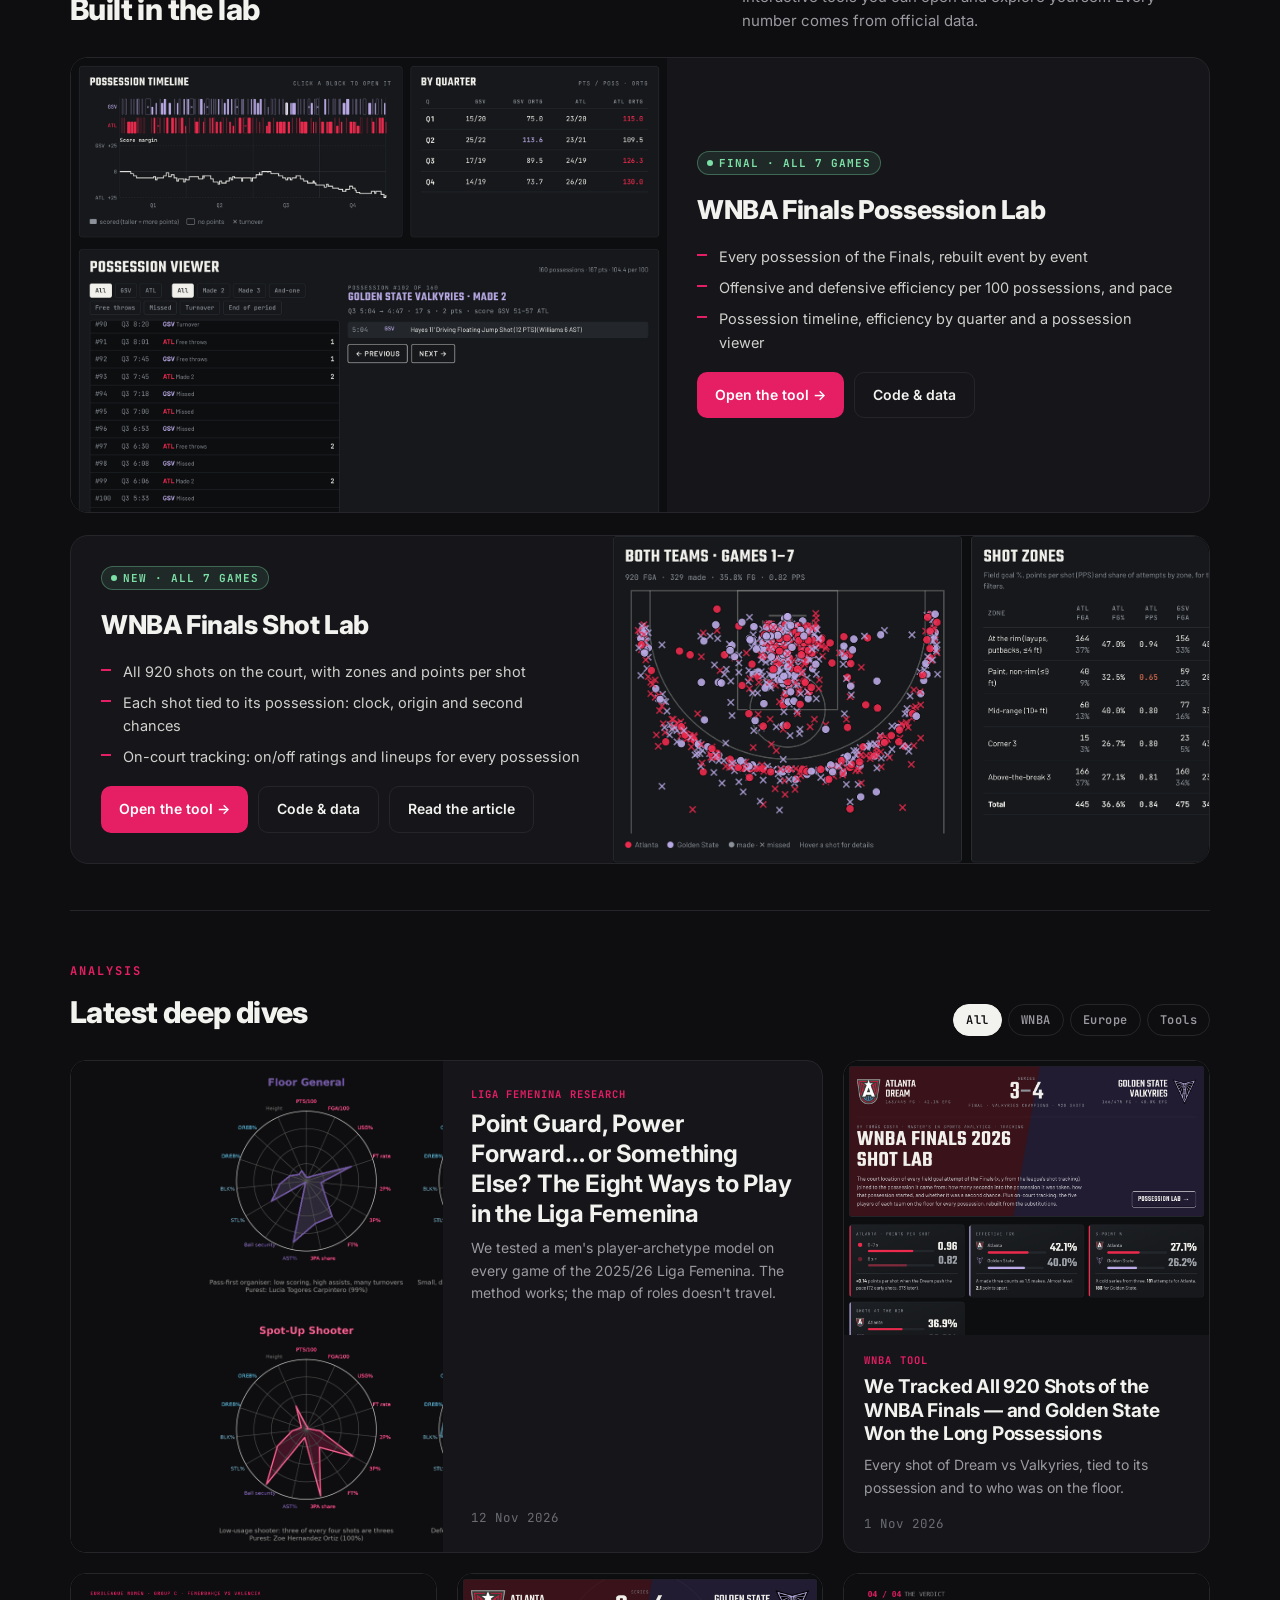
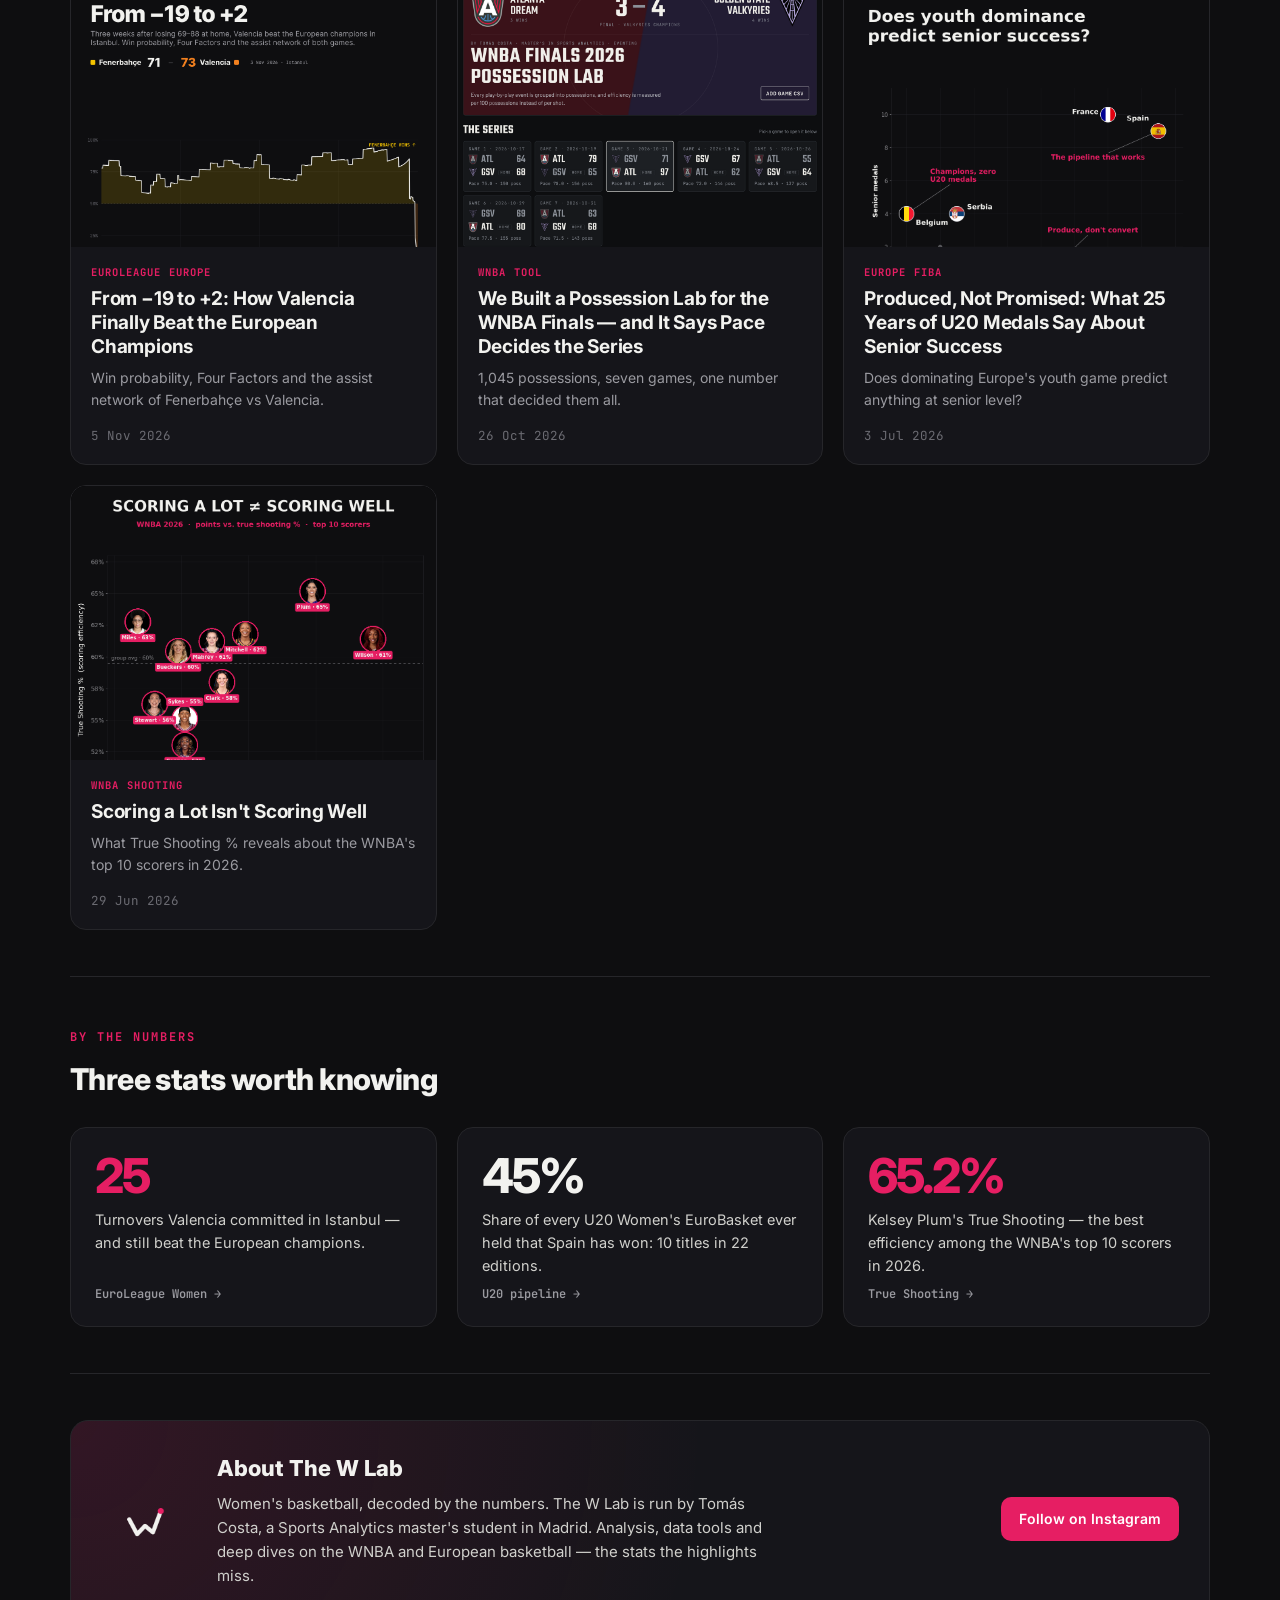
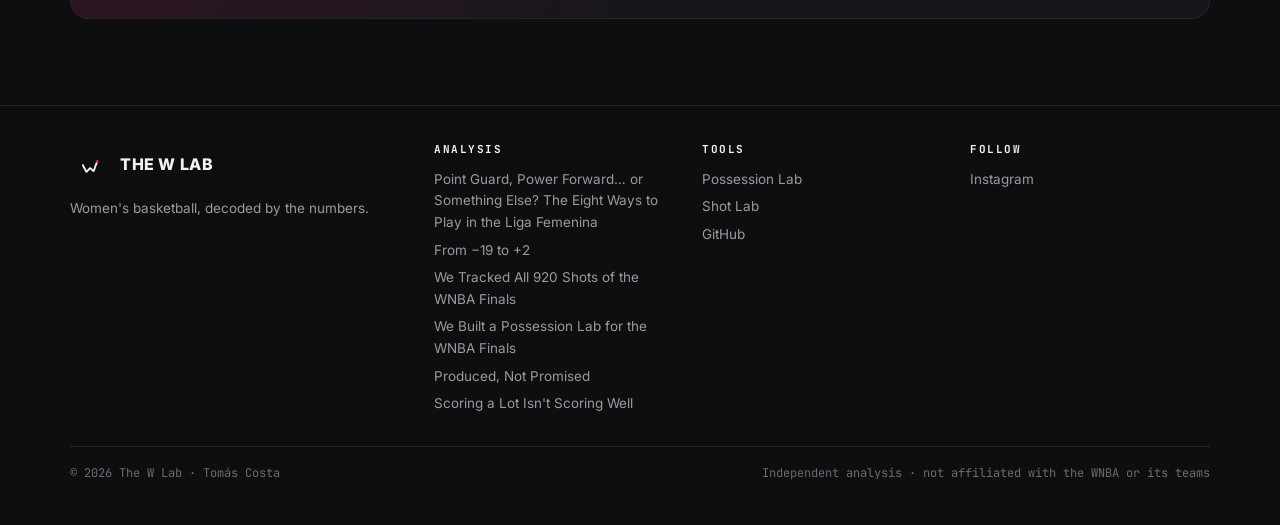
==== commit 43ebe94f: "Add files via upload" ====
--- a/index.html
+++ b/index.html
@@ -211,6 +211,51 @@
 .pdots i.f{background:#F5C400;border-color:#F5C400}.pdots i.v{background:#F2801F;border-color:#F2801F}.pdots i.to{border-color:#FF6B7D;background:rgba(255,107,125,.12)}
 .recap{display:grid;grid-template-columns:minmax(0,1fr) minmax(0,1fr);gap:18px}
 @media (max-width:900px){.recap{grid-template-columns:minmax(0,1fr)}}
+
+/* ---------- latest-story hero (archetypes) ---------- */
+.feature.lead{box-shadow:0 0 0 1px rgba(230,30,99,.0),0 30px 80px -40px rgba(230,30,99,.55);transition:border-color .25s,box-shadow .25s}
+.feature.lead:hover{border-color:rgba(230,30,99,.6);box-shadow:0 0 0 1px rgba(230,30,99,.35),0 30px 90px -30px rgba(230,30,99,.7)}
+.feature .img.alimg{aspect-ratio:16/10;background:#0B0B0E}
+.feature .img.alimg::after{background:linear-gradient(180deg,transparent 82%,var(--surface) 100%)}
+.alviz{width:100%;height:100%;display:block;transition:transform .6s}
+.feature:hover .alviz{transform:scale(1.02)}
+.alviz text{font-family:var(--sans)}
+.alviz .al-a{font-size:17px;font-weight:800;letter-spacing:-.2px}
+.alviz .al-p{font:500 12.5px var(--mono);fill:#9A9AA0}
+.alviz .al-n{font-size:16px;font-weight:800;fill:#F2F2EF}
+.alviz .al-s{font:600 12px var(--mono);fill:#E61E63}
+.alviz .al-k{font:700 13px var(--mono);letter-spacing:2.5px;fill:#E61E63}
+.alviz .al-k2{font:500 12px var(--mono);fill:#9A9AA0}
+@media (max-width:600px){.alviz .al-p,.alviz .al-k2{display:none}.alviz .al-a{font-size:19px}.alviz .al-n{font-size:22px}.alviz .al-s{font-size:16px}.alviz .al-k{font-size:18px}}
+.feature.lead .txt{padding:10px 28px 28px}
+.feature.lead .badge span:first-child{animation:pulse 2.4s ease-in-out infinite}
+@keyframes pulse{0%,100%{box-shadow:0 0 0 0 rgba(230,30,99,.6)}50%{box-shadow:0 0 0 6px rgba(230,30,99,0)}}
+@media (prefers-reduced-motion:reduce){.feature.lead .badge span:first-child{animation:none}.alviz{transition:none}}
+.stat.sviz{justify-content:flex-start;gap:16px;transition:border-color .2s,transform .2s;background:radial-gradient(120% 80% at 100% 0,rgba(230,30,99,.10),transparent 60%),var(--surface)}
+.stat.sviz:hover{border-color:var(--rasp);transform:translateY(-2px)}
+.stat.sviz .srow{display:flex;align-items:center;gap:18px}
+.stat.sviz .n{font-size:60px;flex:none}
+.stat.sviz .srow p{font-size:14.5px;line-height:1.45}
+.stat.sviz .go{font:600 13px var(--mono);color:var(--light);margin-top:auto}
+.stat.sviz:hover .go{color:var(--rasp)}
+.waffle{display:grid;grid-template-columns:repeat(20,1fr);gap:4px}
+.waffle i{aspect-ratio:1;border-radius:3px;background:#2c2c33}
+.waffle i.m{background:var(--rasp)}
+.cmp{display:grid;grid-template-columns:auto minmax(0,1fr);gap:10px 14px;align-items:center}
+.cmp .cl span{font:600 12px var(--mono);color:#d0d0cc;white-space:nowrap}
+.cmp .cb{display:flex;flex-direction:column;gap:4px}
+.cmp .cb i{display:block;height:20px;border-radius:5px;position:relative;font-style:normal}
+.cmp .cb i.vl{background:linear-gradient(90deg,#E61E63,#ff4f8b)}
+.cmp .cb i.lg{background:#3a3a42}
+.cmp .cb em{position:absolute;left:8px;top:50%;transform:translateY(-50%);font:700 11px var(--mono);font-style:normal;color:#fff;white-space:nowrap}
+@media (max-width:420px){.stat.sviz .srow{flex-direction:column;align-items:flex-start;gap:6px}}
+
+/* ---------- section article rows ---------- */
+.sub-head{display:flex;justify-content:space-between;align-items:center;margin:34px 0 16px;gap:12px}
+.sub-head h3{font:700 12px var(--mono);letter-spacing:2px;text-transform:uppercase;color:var(--muted)}
+.sub-head a{font:600 12.5px var(--mono);color:var(--light)}
+.sub-head a:hover{color:var(--rasp)}
+.grid.three .card .th{aspect-ratio:16/10}
 </style>
 </head>
 <body data-page="home">
@@ -222,8 +267,60 @@
 
   <!-- ===== HERO (latest story) ===== -->
   <div class="hero">
-    <a class="feature" href="any-league-archetypes.html">
-      <div class="img"><img src="al_radars.png" alt="The eight player archetypes of the Liga Femenina as percentile radars"></div>
+    <a class="feature lead" href="any-league-archetypes.html">
+      <div class="img alimg"><svg class="alviz" viewBox="0 0 800 500" role="img" aria-label="The eight archetypes as the corners of an octagon; every player is a mix of them, for example Iyana Martín: 50% Scoring Wing, 38% Ball-Hawk Guard, 13% Combo Creator">
+<defs><radialGradient id="alg1" cx="30%" cy="35%" r="60%"><stop offset="0" stop-color="#E61E63" stop-opacity=".28"/><stop offset="1" stop-color="#E61E63" stop-opacity="0"/></radialGradient><radialGradient id="alg2" cx="78%" cy="70%" r="55%"><stop offset="0" stop-color="#4FC3E8" stop-opacity=".18"/><stop offset="1" stop-color="#4FC3E8" stop-opacity="0"/></radialGradient><radialGradient id="alg3" cx="50%" cy="50%" r="50%"><stop offset="0" stop-color="#A88BFF" stop-opacity=".16"/><stop offset="1" stop-color="#A88BFF" stop-opacity="0"/></radialGradient><filter id="alglow" x="-50%" y="-50%" width="200%" height="200%"><feGaussianBlur stdDeviation="6"/></filter></defs>
+<rect width="800" height="500" fill="#0B0B0E"/><rect width="800" height="500" fill="url(#alg1)"/><rect width="800" height="500" fill="url(#alg2)"/>
+<ellipse cx="400" cy="272" rx="220" ry="170" fill="url(#alg3)"/>
+<polygon points="427.8,220.2 467.1,250.5 467.1,293.5 427.8,323.8 372.2,323.8 332.9,293.5 332.9,250.5 372.2,220.2" fill="none" stroke="rgba(255,255,255,0.06)" stroke-width="1"/>
+<polygon points="455.6,168.3 534.1,229.1 534.1,314.9 455.6,375.7 344.4,375.7 265.9,314.9 265.9,229.1 344.4,168.3" fill="none" stroke="rgba(255,255,255,0.06)" stroke-width="1"/>
+<polygon points="484.2,114.9 603.3,206.9 603.3,337.1 484.2,429.1 315.8,429.1 196.7,337.1 196.7,206.9 315.8,114.9" fill="none" stroke="rgba(255,255,255,0.16)" stroke-width="1.4"/>
+<line x1="400" y1="272" x2="484.2" y2="114.9" stroke="rgba(255,255,255,.05)"/>
+<line x1="400" y1="272" x2="603.3" y2="206.9" stroke="rgba(255,255,255,.05)"/>
+<line x1="400" y1="272" x2="603.3" y2="337.1" stroke="rgba(255,255,255,.05)"/>
+<line x1="400" y1="272" x2="484.2" y2="429.1" stroke="rgba(255,255,255,.05)"/>
+<line x1="400" y1="272" x2="315.8" y2="429.1" stroke="rgba(255,255,255,.05)"/>
+<line x1="400" y1="272" x2="196.7" y2="337.1" stroke="rgba(255,255,255,.05)"/>
+<line x1="400" y1="272" x2="196.7" y2="206.9" stroke="rgba(255,255,255,.05)"/>
+<line x1="400" y1="272" x2="315.8" y2="114.9" stroke="rgba(255,255,255,.05)"/>
+<line x1="484.2" y1="114.9" x2="603.3" y2="206.9" stroke="#A88BFF" stroke-opacity=".55" stroke-width="2.4"/>
+<line x1="603.3" y1="206.9" x2="603.3" y2="337.1" stroke="#A88BFF" stroke-opacity=".55" stroke-width="2.4"/>
+<line x1="484.2" y1="429.1" x2="315.8" y2="429.1" stroke="#FF4F8B" stroke-opacity=".55" stroke-width="2.4"/>
+<line x1="196.7" y1="337.1" x2="196.7" y2="206.9" stroke="#4FC3E8" stroke-opacity=".55" stroke-width="2.4"/>
+<line x1="196.7" y1="206.9" x2="315.8" y2="114.9" stroke="#4FC3E8" stroke-opacity=".55" stroke-width="2.4"/>
+<line x1="544.3" y1="333.6" x2="603.3" y2="206.9" stroke="#F2F2EF" stroke-opacity="0.67" stroke-width="2.9" stroke-linecap="round"/>
+<line x1="544.3" y1="333.6" x2="603.3" y2="337.1" stroke="#F2F2EF" stroke-opacity="0.39" stroke-width="1.6" stroke-linecap="round"/>
+<line x1="544.3" y1="333.6" x2="484.2" y2="429.1" stroke="#F2F2EF" stroke-opacity="0.80" stroke-width="3.5" stroke-linecap="round"/>
+<circle cx="544.3" cy="333.6" r="14" fill="#E61E63" opacity=".55" filter="url(#alglow)"/>
+<circle cx="544.3" cy="333.6" r="7.5" fill="#F2F2EF" stroke="#E61E63" stroke-width="3"/>
+<g class="al-iy"><text x="524.3" y="309.6" text-anchor="end" class="al-n">Iyana Martín</text><text x="524.3" y="327.6" text-anchor="end" class="al-s">50% SW · 38% BHG · 13% CC</text></g>
+<circle cx="484.2" cy="114.9" r="11" fill="#A88BFF" opacity=".35" filter="url(#alglow)"/><circle cx="484.2" cy="114.9" r="6" fill="#A88BFF"/>
+<text x="491.1" y="90.5" text-anchor="start" class="al-a" fill="#A88BFF">Floor General</text>
+<text x="491.1" y="106.5" text-anchor="start" class="al-p">Lucía Togores</text>
+<circle cx="603.3" cy="206.9" r="11" fill="#A88BFF" opacity=".35" filter="url(#alglow)"/><circle cx="603.3" cy="206.9" r="6" fill="#A88BFF"/>
+<text x="619.9" y="193.3" text-anchor="start" class="al-a" fill="#A88BFF">Ball-Hawk Guard</text>
+<text x="619.9" y="209.3" text-anchor="start" class="al-p">Claudia Soriano</text>
+<circle cx="603.3" cy="337.1" r="11" fill="#A88BFF" opacity=".35" filter="url(#alglow)"/><circle cx="603.3" cy="337.1" r="6" fill="#A88BFF"/>
+<text x="619.9" y="358.7" text-anchor="start" class="al-a" fill="#A88BFF">Combo Creator</text>
+<text x="619.9" y="374.7" text-anchor="start" class="al-p">Nikola Dudasova</text>
+<circle cx="484.2" cy="429.1" r="11" fill="#FF4F8B" opacity=".35" filter="url(#alglow)"/><circle cx="484.2" cy="429.1" r="6" fill="#FF4F8B"/>
+<text x="491.1" y="461.5" text-anchor="start" class="al-a" fill="#FF4F8B">Scoring Wing</text>
+<text x="491.1" y="477.5" text-anchor="start" class="al-p">Madison Conner</text>
+<circle cx="315.8" cy="429.1" r="11" fill="#FF4F8B" opacity=".35" filter="url(#alglow)"/><circle cx="315.8" cy="429.1" r="6" fill="#FF4F8B"/>
+<text x="308.9" y="461.5" text-anchor="end" class="al-a" fill="#FF4F8B">Spot-Up Shooter</text>
+<text x="308.9" y="477.5" text-anchor="end" class="al-p">Zoe Hernández</text>
+<circle cx="196.7" cy="337.1" r="11" fill="#4FC3E8" opacity=".35" filter="url(#alglow)"/><circle cx="196.7" cy="337.1" r="6" fill="#4FC3E8"/>
+<text x="180.1" y="358.7" text-anchor="end" class="al-a" fill="#4FC3E8">Rim Protector</text>
+<text x="180.1" y="374.7" text-anchor="end" class="al-p">Nia Coffey</text>
+<circle cx="196.7" cy="206.9" r="11" fill="#4FC3E8" opacity=".35" filter="url(#alglow)"/><circle cx="196.7" cy="206.9" r="6" fill="#4FC3E8"/>
+<text x="180.1" y="193.3" text-anchor="end" class="al-a" fill="#4FC3E8">Glass Cleaner</text>
+<text x="180.1" y="209.3" text-anchor="end" class="al-p">Lauren Ebo</text>
+<circle cx="315.8" cy="114.9" r="11" fill="#4FC3E8" opacity=".35" filter="url(#alglow)"/><circle cx="315.8" cy="114.9" r="6" fill="#4FC3E8"/>
+<text x="308.9" y="90.5" text-anchor="end" class="al-a" fill="#4FC3E8">Interior Star</text>
+<text x="308.9" y="106.5" text-anchor="end" class="al-p">Aminata Gueye</text>
+<text x="28" y="40" class="al-k">LIGA FEMENINA 2025/26</text><text x="28" y="60" class="al-k2">8 archetypes · 142 players</text>
+<text x="772" y="40" text-anchor="end" class="al-k">EVERY PLAYER IS A MIX</text><text x="772" y="60" text-anchor="end" class="al-k2">of the eight corners</text>
+</svg></div>
       <div class="txt">
         <div class="badge"><span>New</span><span class="ghost">Liga Femenina</span><span class="ghost">Research</span></div>
         <h1>Point Guard, Power Forward… or Something Else? The Eight Ways to Play in the Liga Femenina</h1>
@@ -234,18 +331,24 @@
     </a>
 
     <div class="side">
-      <div class="stat">
+      <a class="stat sviz" href="any-league-archetypes.html">
         <span class="kicker">Stat of the study</span>
-        <div class="n">59%</div>
-        <p>of Liga Femenina players have <b>no archetype above half of their game</b>. Positions are labels; most players are a mix of styles.</p>
-        <a href="any-league-archetypes.html">The eight archetypes →</a>
-      </div>
-      <div class="stat">
+        <div class="srow"><div class="n">59%</div><p>of players have <b>no archetype above half of their game</b>.</p></div>
+        <div class="waffle" role="img" aria-label="59 of every 100 players are a mix of styles"><i class="m"></i><i class="m"></i><i class="m"></i><i class="m"></i><i class="m"></i><i class="m"></i><i class="m"></i><i class="m"></i><i class="m"></i><i class="m"></i><i class="m"></i><i class="m"></i><i class="m"></i><i class="m"></i><i class="m"></i><i class="m"></i><i class="m"></i><i class="m"></i><i class="m"></i><i class="m"></i><i class="m"></i><i class="m"></i><i class="m"></i><i class="m"></i><i class="m"></i><i class="m"></i><i class="m"></i><i class="m"></i><i class="m"></i><i class="m"></i><i class="m"></i><i class="m"></i><i class="m"></i><i class="m"></i><i class="m"></i><i class="m"></i><i class="m"></i><i class="m"></i><i class="m"></i><i class="m"></i><i class="m"></i><i class="m"></i><i class="m"></i><i class="m"></i><i class="m"></i><i class="m"></i><i class="m"></i><i class="m"></i><i class="m"></i><i class="m"></i><i class="m"></i><i class="m"></i><i class="m"></i><i class="m"></i><i class="m"></i><i class="m"></i><i class="m"></i><i class="m"></i><i class="m"></i><i></i><i></i><i></i><i></i><i></i><i></i><i></i><i></i><i></i><i></i><i></i><i></i><i></i><i></i><i></i><i></i><i></i><i></i><i></i><i></i><i></i><i></i><i></i><i></i><i></i><i></i><i></i><i></i><i></i><i></i><i></i><i></i><i></i><i></i><i></i><i></i><i></i><i></i><i></i><i></i><i></i></div>
+        <div class="legend"><span><i style="background:var(--rasp)"></i>Mix of styles</span><span><i style="background:#3a3a42"></i>One dominant style</span></div>
+        <span class="go">The eight archetypes →</span>
+      </a>
+      <a class="stat sviz" href="Any_League_Costa_2026.pdf" target="_blank" rel="noopener">
         <span class="kicker">The champion's blueprint</span>
-        <div class="n">21%</div>
-        <p>of Valencia's rotation is <b>Rim Protector</b>, more than twice the league average (9%), with almost no classic point guard.</p>
-        <a href="Any_League_Costa_2026.pdf" target="_blank" rel="noopener">Read the paper (PDF) →</a>
-      </div>
+        <div class="srow"><div class="n">21%</div><p>of Valencia's rotation is <b>Rim Protector</b>, over twice the league share.</p></div>
+        <div class="cmp">
+          <div class="cl"><span>Rim Protector</span></div>
+          <div class="cb"><i class="vl" style="width:84%"><em>Valencia 21%</em></i><i class="lg" style="width:36%"><em>League 9%</em></i></div>
+          <div class="cl"><span>Floor General</span></div>
+          <div class="cb"><i class="vl" style="width:24%"><em>6%</em></i><i class="lg" style="width:60%"><em>15%</em></i></div>
+        </div>
+        <span class="go">Read the paper (PDF) →</span>
+      </a>
     </div>
   </div>
 
@@ -325,6 +428,31 @@
         <a href="finals-pace.html">See the numbers →</a>
       </div>
 
+    </div>
+
+    <div class="sub-head"><h3>WNBA analysis</h3><a href="#analysis" data-jump="wnba">All WNBA stories →</a></div>
+    <div class="grid three">
+      <a class="card" href="shot-lab.html">
+        <div class="th"><img src="shot_lab_thumb.png" alt="" loading="lazy"></div>
+        <div class="bd"><div class="tags"><span>WNBA Finals</span><span>Tool</span></div>
+          <h3>We Tracked All 920 Shots of the WNBA Finals — and Golden State Won the Long Possessions</h3>
+          <p>Every shot of Dream vs Valkyries, tied to its possession and to who was on the floor.</p>
+          <span class="meta">1 Nov 2026</span></div>
+      </a>
+      <a class="card" href="finals-pace.html">
+        <div class="th"><img src="finals_pace_thumb.png" alt="" loading="lazy"></div>
+        <div class="bd"><div class="tags"><span>WNBA Finals</span><span>Tool</span></div>
+          <h3>We Built a Possession Lab for the WNBA Finals — and It Says Pace Decides the Series</h3>
+          <p>1,045 possessions, seven games, one number that decided them all.</p>
+          <span class="meta">26 Oct 2026</span></div>
+      </a>
+      <a class="card" href="scoring-a-lot.html">
+        <div class="th"><img src="ts-vs-points.png" alt="" loading="lazy"></div>
+        <div class="bd"><div class="tags"><span>WNBA</span><span>Shooting</span></div>
+          <h3>Scoring a Lot Isn't Scoring Well</h3>
+          <p>What True Shooting % reveals about the WNBA's top 10 scorers in 2026.</p>
+          <span class="meta">29 Jun 2026</span></div>
+      </a>
     </div>
   </section>
 
@@ -486,8 +614,9 @@
 document.querySelectorAll('.chip').forEach(c=>c.addEventListener('click',()=>{
   document.querySelectorAll('.chip').forEach(o=>o.setAttribute('aria-pressed',o===c));
   const f=c.dataset.f;
-  document.querySelectorAll('.card').forEach(card=>{card.hidden=f!=='all'&&!card.dataset.tags.split(' ').includes(f);});
+  document.querySelectorAll('#analysis .card').forEach(card=>{card.hidden=f!=='all'&&!card.dataset.tags.split(' ').includes(f);});
 }));
+document.querySelectorAll('[data-jump]').forEach(a=>a.addEventListener('click',()=>{const c=document.querySelector('.chip[data-f="'+a.dataset.jump+'"]');if(c)c.click();}));
 
 </script>
 </body>
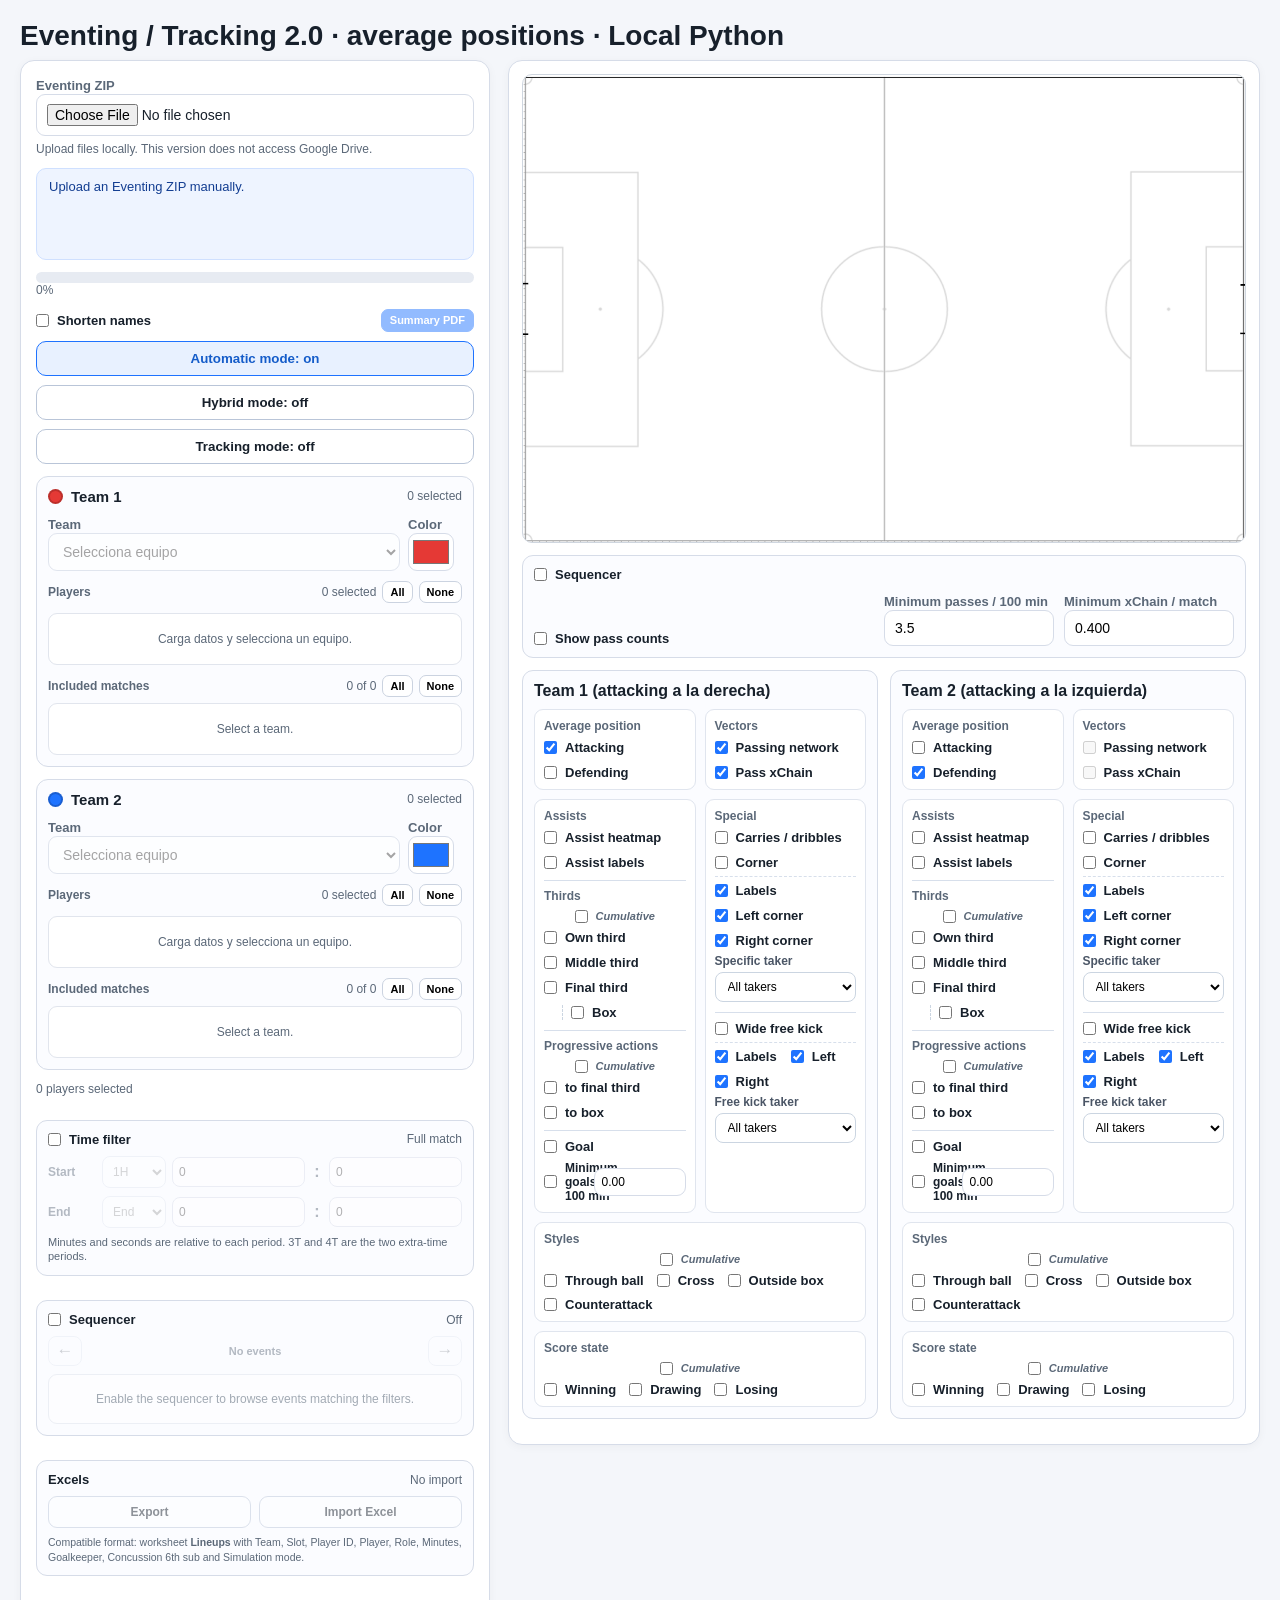
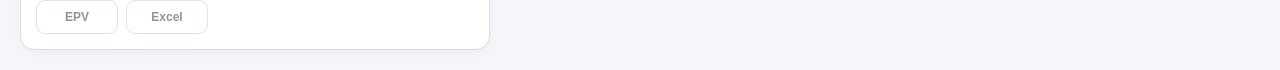
==== commit 068829b9: "Add files via upload" ====
--- a/index.html
+++ b/index.html
@@ -1,623 +1,8072 @@
 <!DOCTYPE html>
 <html lang="en">
 <head>
-<meta charset="utf-8"><meta name="viewport" content="width=device-width,initial-scale=1">
-<title>The W Lab · Women's basketball analytics</title>
-<meta name="description" content="Women's basketball, decoded by the numbers. Analysis, data tools and deep dives on the WNBA and European basketball.">
-<link rel="icon" href="logo.png">
-<link rel="stylesheet" href="site.css?v=20261105b">
-<link rel="preconnect" href="https://fonts.googleapis.com">
-<link rel="stylesheet" href="https://fonts.googleapis.com/css2?family=Inter:wght@400;500;600;700;800&family=JetBrains+Mono:wght@400;600;700&display=swap">
-<style>
-/* ============================================================
-   THE W LAB — homepage v2
-   To update the news ticker or the series tracker, edit the
-   "EDIT HERE" block at the top of site.js.
-   ============================================================ */
-:root{
-  --dark:#0E0E10; --surface:#15151A; --surface2:#1C1C22; --rasp:#E61E63; --rasp-soft:rgba(230,30,99,.14);
-  --light:#F2F2EF; --muted:#9A9AA0; --dim:#6b6b72; --border:#26262A;
-  --atl:#EC2A4D; --gsv:#B8A8E3;
-  --sans:"Inter",-apple-system,BlinkMacSystemFont,"Segoe UI",Roboto,Helvetica,Arial,sans-serif;
-  --mono:"JetBrains Mono",ui-monospace,"SFMono-Regular",Menlo,monospace;
-}
-*{box-sizing:border-box;margin:0;padding:0}
-html{scroll-behavior:smooth}
-body{background:var(--dark);color:var(--light);font-family:var(--sans);line-height:1.6;-webkit-font-smoothing:antialiased}
-a{color:inherit;text-decoration:none}
-img{max-width:100%;display:block}
-.wrap{max-width:1180px;margin:0 auto;padding-left:max(20px,env(safe-area-inset-left,0px));padding-right:max(20px,env(safe-area-inset-right,0px))}
-.mono{font-family:var(--mono)}
-.kicker{font-family:var(--mono);font-size:12px;letter-spacing:2px;text-transform:uppercase;color:var(--rasp);font-weight:700}
-
-/* ---------- hero ---------- */
-.hero{padding:44px 0 30px;display:grid;grid-template-columns:minmax(0,1.25fr) minmax(0,1fr);gap:28px;align-items:stretch}
-.hero.hero-sec{padding:0}
-.feature{position:relative;border-radius:18px;overflow:hidden;border:1px solid var(--border);background:var(--surface);display:flex;flex-direction:column}
-.feature .img{position:relative;aspect-ratio:16/10;overflow:hidden;background:#000}
-.feature .img img{width:100%;height:100%;object-fit:cover;object-position:center top;transition:transform .6s}
-.feature:hover .img img{transform:scale(1.03)}
-.feature .img::after{content:"";position:absolute;inset:0;background:linear-gradient(180deg,transparent 55%,var(--surface) 100%)}
-.badge{display:flex;gap:8px;flex-wrap:wrap}
-.badge span{font:700 11px var(--mono);letter-spacing:1.2px;text-transform:uppercase;padding:6px 10px;border-radius:6px;background:var(--rasp);color:#fff}
-.badge span.ghost{background:transparent;border:1px solid var(--border);color:var(--muted)}
-.feature .txt{padding:6px 26px 26px;display:flex;flex-direction:column;gap:12px}
-.feature h1{font-size:clamp(26px,3.2vw,38px);line-height:1.12;letter-spacing:-.8px;font-weight:800;text-wrap:balance}
-.feature p{color:var(--muted);font-size:16px;max-width:60ch}
-.ctas{display:flex;gap:10px;flex-wrap:wrap;margin-top:4px}
-.btn{display:inline-flex;align-items:center;gap:8px;font-weight:600;font-size:14px;padding:11px 18px;border-radius:10px;background:var(--rasp);color:#fff}
-.btn:hover{filter:brightness(1.1)}
-.btn.line{background:transparent;border:1px solid var(--border);color:var(--light)}
-.btn.line:hover{border-color:var(--light)}
-.meta{font:12.5px var(--mono);color:var(--dim)}
-
-/* side column: series tracker + stat */
-.side{display:flex;flex-direction:column;gap:18px}
-.tracker{border-radius:18px;border:1px solid var(--border);background:linear-gradient(100deg,#2a0f16 0 50%,#1b1630 50% 100%);padding:22px;position:relative;overflow:hidden}
-.tracker::after{content:"";position:absolute;left:50%;top:50%;width:260px;height:260px;margin:-130px 0 0 -130px;border:1.5px solid rgba(255,255,255,.06);border-radius:50%}
-.tracker .top{display:flex;justify-content:space-between;align-items:center;position:relative;z-index:1}
-.tracker .teams{display:grid;grid-template-columns:1fr auto 1fr;align-items:center;margin:16px 0 14px;position:relative;z-index:1}
-.tracker .t{font-weight:800;font-size:15px;letter-spacing:.3px;line-height:1.15}
-.tracker .t small{display:block;font:500 11px var(--mono);color:var(--muted);letter-spacing:1px;margin-top:4px}
-.tracker .t.r{text-align:right}
-.tracker .score{font-weight:800;font-size:54px;letter-spacing:-2px;line-height:1;font-variant-numeric:tabular-nums}
-.tracker .score span{color:var(--muted);padding:0 6px}
-.tracker .next{position:relative;z-index:1;display:flex;justify-content:space-between;align-items:flex-end;gap:12px;border-top:1px solid rgba(255,255,255,.08);padding-top:14px;flex-wrap:wrap}
-.tracker .next b{display:block;font-size:15px}
-.tracker .next span{font:12px var(--mono);color:var(--muted)}
-.countdown{display:flex;gap:6px}
-.countdown div{background:rgba(0,0,0,.45);border:1px solid rgba(255,255,255,.1);border-radius:8px;padding:6px 8px;text-align:center;min-width:48px}
-.countdown b{font:700 20px var(--mono);display:block;line-height:1.1}
-.countdown small{font:10px var(--mono);color:var(--muted);letter-spacing:1px}
-.games{display:flex;gap:6px;margin-top:12px;position:relative;z-index:1;flex-wrap:wrap}
-.games span{font:600 11px var(--mono);padding:4px 8px;border-radius:5px;border:1px solid rgba(255,255,255,.12);color:var(--muted)}
-.games span.atl{border-color:var(--atl);color:#ffd5dd}
-.games span.gsv{border-color:var(--gsv);color:#e9e2ff}
-.stat{border-radius:18px;border:1px solid var(--border);background:var(--surface);padding:22px;flex:1;display:flex;flex-direction:column;justify-content:space-between;gap:10px}
-.stat .n{font-weight:800;font-size:56px;letter-spacing:-2px;line-height:1;color:var(--rasp)}
-.stat p{color:#d0d0cc;font-size:15px}
-.stat a{font:600 13px var(--mono);color:var(--light)}
-.pacebars{width:100%;height:auto;margin-top:6px}
-.pacebars text{font-family:var(--mono)}
-.pacebars .v{fill:var(--light);font-size:15px;font-weight:700}
-.pacebars .g{fill:var(--muted);font-size:11px;font-weight:600}
-.pacebars .a{fill:var(--rasp);font-size:11px;font-weight:700}
-.legend{display:flex;gap:14px;margin-top:4px;font:12px var(--mono);color:var(--muted)}
-.legend i{display:inline-block;width:10px;height:10px;border-radius:2px;margin-right:6px;vertical-align:-1px}
-.stat a:hover{color:var(--rasp)}
-@media (max-width:900px){.hero{grid-template-columns:minmax(0,1fr)}}
-
-/* ---------- sections ---------- */
-section.block{padding:46px 0;border-top:1px solid var(--border)}
-.sec-head{display:flex;justify-content:space-between;align-items:flex-end;gap:16px;flex-wrap:wrap;margin-bottom:24px}
-.sec-head h2{font-size:30px;font-weight:800;letter-spacing:-.6px;margin-top:6px}
-.sec-head p{color:var(--muted);max-width:52ch;font-size:15px}
-
-/* tools */
-.tool{display:grid;grid-template-columns:minmax(0,1.1fr) minmax(0,1fr);border-radius:18px;overflow:hidden;border:1px solid var(--border);background:var(--surface)}
-.tool .shot{background:#000;position:relative;min-height:260px}
-.tool .shot img{width:100%;height:100%;object-fit:cover;object-position:top left}
-.tool .info{padding:30px;display:flex;flex-direction:column;gap:14px;justify-content:center}
-.tool h3{font-size:26px;font-weight:800;letter-spacing:-.4px}
-.tool ul{list-style:none;display:grid;gap:8px}
-.tool li{color:#d0d0cc;font-size:14.5px;padding-left:22px;position:relative}
-.tool li::before{content:"";position:absolute;left:0;top:9px;width:10px;height:2px;background:var(--rasp)}
-.pill{display:inline-flex;align-items:center;gap:6px;font:700 11px var(--mono);letter-spacing:1px;text-transform:uppercase;color:#7CE0A6;background:rgba(124,224,166,.1);border:1px solid rgba(124,224,166,.35);padding:4px 9px;border-radius:999px;width:max-content}
-.pill i{width:6px;height:6px;border-radius:50%;background:#7CE0A6}
-.tool+.tool{margin-top:22px}
-.tool.rev{grid-template-columns:minmax(0,1fr) minmax(0,1.1fr)}
-.tool.rev .shot{order:2}
-@media (max-width:820px){.tool,.tool.rev{grid-template-columns:minmax(0,1fr)}.tool.rev .shot{order:0}}
-
-/* analysis grid */
-.filters{display:flex;gap:6px;flex-wrap:wrap}
-.chip{font:600 12px var(--mono);letter-spacing:.5px;padding:7px 12px;border-radius:999px;border:1px solid var(--border);color:var(--muted);background:none;cursor:pointer}
-.chip:hover{color:var(--light)}
-.chip[aria-pressed="true"]{background:var(--light);color:var(--dark);border-color:var(--light)}
-.grid{display:grid;grid-template-columns:repeat(3,minmax(0,1fr));gap:20px}
-.card.wide{grid-column:span 2;flex-direction:row}
-.card.wide .th{flex:1.15;aspect-ratio:auto;min-height:100%}
-.card.wide .th img{object-position:left top}
-.card.wide .bd{flex:1;justify-content:center;padding:26px 28px}
-.card.wide h3{font-size:24px}
-@media (max-width:900px){.grid{grid-template-columns:repeat(2,minmax(0,1fr))}}
-@media (max-width:600px){.card.wide{grid-column:auto;flex-direction:column}.card.wide .th{aspect-ratio:4/3}.card.wide h3{font-size:inherit}}
-@media (max-width:600px){.grid{grid-template-columns:minmax(0,1fr)}}
-.card{border-radius:16px;overflow:hidden;border:1px solid var(--border);background:var(--surface);display:flex;flex-direction:column;transition:border-color .2s,transform .2s}
-.card:hover{border-color:var(--rasp);transform:translateY(-3px)}
-.card .th{aspect-ratio:4/3;overflow:hidden;background:#000}
-.card .th img{width:100%;height:100%;object-fit:cover;object-position:top}
-.card .bd{padding:18px 20px 20px;display:flex;flex-direction:column;gap:8px;flex:1}
-.card .tags{display:flex;gap:8px;flex-wrap:wrap}
-.card .tags span{font:700 10.5px var(--mono);letter-spacing:1px;text-transform:uppercase;color:var(--rasp)}
-.card h3{font-size:19px;line-height:1.25;font-weight:700;letter-spacing:-.2px}
-.card p{color:var(--muted);font-size:14px}
-.card .meta{margin-top:auto;padding-top:8px}
-.card[hidden]{display:none}
-
-/* numbers */
-.numbers{display:grid;grid-template-columns:repeat(3,minmax(0,1fr));gap:20px}
-@media (max-width:820px){.numbers{grid-template-columns:minmax(0,1fr)}}
-.num{border-radius:16px;border:1px solid var(--border);padding:24px;background:var(--surface);display:flex;flex-direction:column;gap:8px}
-.num .n{font-weight:800;font-size:48px;letter-spacing:-2px;line-height:1}
-.num .n.r{color:var(--rasp)}
-.num p{color:#d0d0cc;font-size:14.5px}
-.num a{font:600 12px var(--mono);color:var(--muted);margin-top:auto}
-.num a:hover{color:var(--rasp)}
-
-/* about */
-.about{display:grid;grid-template-columns:auto minmax(0,1fr) auto;gap:28px;align-items:center;border-radius:18px;border:1px solid var(--border);background:radial-gradient(circle at 0 0,var(--rasp-soft),transparent 55%),var(--surface);padding:30px}
-.about img{width:88px;height:88px}
-.about h3{font-size:22px;font-weight:800;margin-bottom:6px}
-.about p{color:#d0d0cc;font-size:15px;max-width:62ch}
-@media (max-width:820px){.about{grid-template-columns:minmax(0,1fr)}}
-
-a:focus-visible,button:focus-visible{outline:2px solid var(--rasp);outline-offset:3px}
-
-
-
-
-.fv{container-type:inline-size;position:relative;width:100%;aspect-ratio:16/9;max-width:100%;border-radius:16px;overflow:hidden;border:1px solid var(--border,#26262A);background:#0B0B0E;isolation:isolate;font-family:var(--sans,Inter,Arial,sans-serif);color:#F2F2EF}
-.fv .bgl{position:absolute;inset:0;z-index:-2;background:radial-gradient(48cqw 48cqw at 14% 40%,rgba(245,196,0,.22),transparent 62%),radial-gradient(48cqw 48cqw at 86% 40%,rgba(242,128,31,.28),transparent 62%),linear-gradient(90deg,#11132a 0%,#0B0B0E 50%,#1c1008 100%)}
-.fv .grain{position:absolute;inset:0;z-index:-1;background-image:repeating-linear-gradient(0deg,rgba(255,255,255,.022) 0 1px,transparent 1px 3px)}
-.fv .k{position:absolute;left:0;right:0;top:4.4cqw;text-align:center;font:700 max(8px,1.35cqw) var(--mono,ui-monospace,monospace);letter-spacing:.3cqw;text-transform:uppercase;color:#E61E63}
-.fv .k span{color:#9A9AA0}
-.fv .mid{position:absolute;left:0;right:0;top:8.6cqw;display:flex;justify-content:center;align-items:center;gap:4.5cqw}
-.fv .tm{display:flex;flex-direction:column;align-items:center;gap:1cqw;width:17cqw}
-.fv .tm img{height:14cqw!important;width:auto!important;max-width:none;border:0!important;border-radius:0!important;filter:drop-shadow(0 .6cqw 1.8cqw rgba(0,0,0,.6))}
-.fv .tm span{font:700 max(8px,1.3cqw) var(--mono,ui-monospace,monospace);letter-spacing:.2cqw;text-transform:uppercase;color:#C9C9C4}
-.fv .sc{display:flex;flex-direction:column;align-items:center;gap:.8cqw}
-.fv .sc b{font:800 10.5cqw/0.9 var(--sans,Inter,Arial,sans-serif);letter-spacing:-.45cqw;white-space:nowrap}
-.fv .sc b i{font-style:normal;color:#F2801F}
-.fv .sc b em{font-style:normal;color:rgba(242,242,239,.4);margin:0 .8cqw}
-.fv .sc small{font:600 max(7.5px,1.25cqw) var(--mono,ui-monospace,monospace);letter-spacing:.15cqw;text-transform:uppercase;color:#9A9AA0}
-.fv .chart{position:absolute;left:5cqw;right:5cqw;bottom:4.2cqw;height:20cqw}
-.fv .chart svg{width:100%;height:100%;display:block;overflow:visible}
-.fv .chart .lb{position:absolute;font:600 max(7px,1.1cqw) var(--mono,ui-monospace,monospace);letter-spacing:.12cqw;text-transform:uppercase}
-.fv .chart .lt{left:0;top:-2.4cqw;color:#F5C400}
-.fv .chart .lbo{left:0;bottom:-2.6cqw;color:#9A9AA0}
-.fv .chart .rt{right:0;bottom:-2.6cqw;color:#9A9AA0;text-align:right}
-.fv h3{position:absolute;left:0;right:0;top:27.5cqw;margin:0;text-align:center;font:800 4.6cqw/1 var(--sans,Inter,Arial,sans-serif);letter-spacing:-.18cqw;z-index:2}
-.fv h3 span{color:#E61E63}
-@container (max-width:560px){.fv .chart .lb{display:none}.fv h3{font-size:6cqw;top:28cqw}.fv .tm span{display:none}.fv .sc b{font-size:12cqw}.fv .tm img{height:15cqw!important}}
-
-.card.wide .th.fvth{display:flex;align-items:center;background:#0B0B0E;padding:0;flex:1.6}
-.card.wide .th.fvth .fv{border:0;border-radius:0;aspect-ratio:auto;height:100%;min-height:300px}
-.card.wide .th.fvth .fv .chart{height:34%;bottom:7cqw}
-.card.wide .th.fvth .fv .mid{top:16cqw}
-.card.wide .th.fvth .fv h3{top:42cqw}
-@media (max-width:600px){.card.wide .th.fvth .fv{aspect-ratio:16/9;height:auto;min-height:0}.card.wide .th.fvth .fv .chart{height:20cqw;bottom:4.2cqw}.card.wide .th.fvth .fv .mid{top:8.6cqw}.card.wide .th.fvth .fv h3{top:28cqw}}
-
-.feature .img.fvimg{aspect-ratio:16/9}
-.feature .img.fvimg::after{display:none}
-.feature .img.fvimg .fv{border:0;border-radius:0}
-.feature:hover .fvimg .fv{transform:none}
-.grp{border-radius:18px;border:1px solid var(--border);background:linear-gradient(110deg,rgba(245,196,0,.08),rgba(242,128,31,.12)),var(--surface);padding:20px 22px}
-.grp .top{display:flex;justify-content:space-between;align-items:center;gap:10px}
-.grp table{width:100%;border-collapse:collapse;margin:12px 0 12px;font-variant-numeric:tabular-nums}
-.grp td{padding:8px 4px;border-bottom:1px solid rgba(255,255,255,.07);font-size:14.5px}
-.grp td.p{font:600 12px var(--mono);color:var(--muted);width:24px}
-.grp td.r{text-align:right;font:700 14px var(--mono)}
-.grp tr.hl td{color:#F2801F}.grp tr.hl td.p{color:#F2801F}
-.grp tr.cut td{border-bottom:1px dashed rgba(230,30,99,.6)}
-.grp .note{font:11px var(--mono);color:var(--muted)}
-.grp .next{display:flex;justify-content:space-between;align-items:flex-end;gap:12px;flex-wrap:wrap}
-.grp .next b{display:block;font-size:15px}.grp .next span{font:12px var(--mono);color:var(--muted)}
-.grp .next a{font-size:13px;color:var(--light)}.grp .next a:hover{color:var(--rasp)}
-.pdots{display:flex;flex-direction:column;gap:6px}
-.pdots div{display:flex;gap:4px;align-items:center}
-.pdots span{font:600 10.5px var(--mono);color:var(--muted);width:34px;flex:none}
-.pdots i{flex:1;height:22px;border-radius:5px;background:#1C1C22;border:1px solid #3a3a40;font:700 10px var(--mono);font-style:normal;color:#0E0E10;display:flex;align-items:center;justify-content:center;min-width:0}
-.pdots i.f{background:#F5C400;border-color:#F5C400}.pdots i.v{background:#F2801F;border-color:#F2801F}.pdots i.to{border-color:#FF6B7D;background:rgba(255,107,125,.12)}
-.recap{display:grid;grid-template-columns:minmax(0,1fr) minmax(0,1fr);gap:18px}
-@media (max-width:900px){.recap{grid-template-columns:minmax(0,1fr)}}
-
-/* ---------- latest-story hero (archetypes) ---------- */
-.feature.lead{box-shadow:0 0 0 1px rgba(230,30,99,.0),0 30px 80px -40px rgba(230,30,99,.55);transition:border-color .25s,box-shadow .25s}
-.feature.lead:hover{border-color:rgba(230,30,99,.6);box-shadow:0 0 0 1px rgba(230,30,99,.35),0 30px 90px -30px rgba(230,30,99,.7)}
-.feature .img.alimg{aspect-ratio:16/10;background:#0B0B0E}
-.feature .img.alimg::after{background:linear-gradient(180deg,transparent 82%,var(--surface) 100%)}
-.alviz{width:100%;height:100%;display:block;transition:transform .6s}
-.feature:hover .alviz{transform:scale(1.02)}
-.alviz text{font-family:var(--sans)}
-.alviz .al-a{font-size:17px;font-weight:800;letter-spacing:-.2px}
-.alviz .al-p{font:500 12.5px var(--mono);fill:#9A9AA0}
-.alviz .al-n{font-size:16px;font-weight:800;fill:#F2F2EF}
-.alviz .al-s{font:600 12px var(--mono);fill:#E61E63}
-.alviz .al-k{font:700 13px var(--mono);letter-spacing:2.5px;fill:#E61E63}
-.alviz .al-k2{font:500 12px var(--mono);fill:#9A9AA0}
-@media (max-width:600px){.alviz .al-p,.alviz .al-k2{display:none}.alviz .al-a{font-size:19px}.alviz .al-n{font-size:22px}.alviz .al-s{font-size:16px}.alviz .al-k{font-size:18px}}
-.feature.lead .txt{padding:10px 28px 28px}
-.feature.lead .badge span:first-child{animation:pulse 2.4s ease-in-out infinite}
-@keyframes pulse{0%,100%{box-shadow:0 0 0 0 rgba(230,30,99,.6)}50%{box-shadow:0 0 0 6px rgba(230,30,99,0)}}
-@media (prefers-reduced-motion:reduce){.feature.lead .badge span:first-child{animation:none}.alviz{transition:none}}
-.stat.sviz{justify-content:flex-start;gap:16px;transition:border-color .2s,transform .2s;background:radial-gradient(120% 80% at 100% 0,rgba(230,30,99,.10),transparent 60%),var(--surface)}
-.stat.sviz:hover{border-color:var(--rasp);transform:translateY(-2px)}
-.stat.sviz .srow{display:flex;align-items:center;gap:18px}
-.stat.sviz .n{font-size:60px;flex:none}
-.stat.sviz .srow p{font-size:14.5px;line-height:1.45}
-.stat.sviz .go{font:600 13px var(--mono);color:var(--light);margin-top:auto}
-.stat.sviz:hover .go{color:var(--rasp)}
-.waffle{display:grid;grid-template-columns:repeat(20,1fr);gap:4px}
-.waffle i{aspect-ratio:1;border-radius:3px;background:#2c2c33}
-.waffle i.m{background:var(--rasp)}
-.cmp{display:grid;grid-template-columns:auto minmax(0,1fr);gap:10px 14px;align-items:center}
-.cmp .cl span{font:600 12px var(--mono);color:#d0d0cc;white-space:nowrap}
-.cmp .cb{display:flex;flex-direction:column;gap:4px}
-.cmp .cb i{display:block;height:20px;border-radius:5px;position:relative;font-style:normal}
-.cmp .cb i.vl{background:linear-gradient(90deg,#E61E63,#ff4f8b)}
-.cmp .cb i.lg{background:#3a3a42}
-.cmp .cb em{position:absolute;left:8px;top:50%;transform:translateY(-50%);font:700 11px var(--mono);font-style:normal;color:#fff;white-space:nowrap}
-@media (max-width:420px){.stat.sviz .srow{flex-direction:column;align-items:flex-start;gap:6px}}
-
-/* ---------- section article rows ---------- */
-.sub-head{display:flex;justify-content:space-between;align-items:center;margin:34px 0 16px;gap:12px}
-.sub-head h3{font:700 12px var(--mono);letter-spacing:2px;text-transform:uppercase;color:var(--muted)}
-.sub-head a{font:600 12.5px var(--mono);color:var(--light)}
-.sub-head a:hover{color:var(--rasp)}
-.grid.three .card .th{aspect-ratio:16/10}
+  <meta charset="UTF-8" />
+  <meta name="viewport" content="width=device-width, initial-scale=1.0" />
+  <title>Eventing · Python local · posiciones, redes de pase y xChain 105×68</title>
+  <style>
+    :root {
+      --bg: #f4f6fa;
+      --card: #ffffff;
+      --line: #d6dce8;
+      --text: #17202b;
+      --muted: #5b6878;
+      --accent: #1e73ff;
+      --ok: #0f7a45;
+      --bad: #b42318;
+    }
+    * { box-sizing: border-box; }
+    body { margin: 0; font-family: Arial, Helvetica, sans-serif; background: var(--bg); color: var(--text); }
+    .wrap { max-width: 1540px; margin: 0 auto; padding: 20px; }
+    h1 { margin: 0 0 8px; font-size: 28px; }
+    p { line-height: 1.45; }
+    .mainGrid { display: grid; grid-template-columns: 470px 1fr; gap: 18px; align-items: start; }
+    .card { background: var(--card); border: 1px solid var(--line); border-radius: 14px; padding: 15px; box-shadow: 0 2px 10px rgba(0,0,0,.04); }
+    .stack { display: grid; gap: 12px; }
+    label, .fieldLabel { font-size: 13px; color: var(--muted); font-weight: 700; }
+    input[type="file"], select, input[type="number"] { width: 100%; border: 1px solid var(--line); border-radius: 9px; padding: 9px 10px; background: #fff; font-size: 14px; }
+    input[type="color"] { width: 46px; height: 38px; padding: 2px; border: 1px solid var(--line); border-radius: 9px; background: #fff; cursor: pointer; }
+    input[type="checkbox"] { margin: 0; accent-color: var(--accent); }
+    .checkLabel { display: flex; align-items: center; gap: 8px; color: var(--text); font-weight: 600; cursor: pointer; }
+    .status { min-height: 92px; white-space: pre-line; background: #eef4ff; border: 1px solid #cfe0ff; color: #123d91; border-radius: 10px; padding: 10px 12px; font-size: 13px; }
+    .status.ok { background: #ecfdf3; border-color: #abefc6; color: var(--ok); }
+    .status.bad { background: #fef3f2; border-color: #fecdca; color: var(--bad); }
+    .progressTrack { height: 11px; width: 100%; overflow: hidden; background: #e7ebf2; border-radius: 999px; }
+    .progressBar { height: 100%; width: 0%; background: var(--accent); transition: width .12s linear; }
+    .progressText, .tiny, .selectionInfo, .networkInfo { font-size: 12px; color: var(--muted); }
+    .teamSetup { border: 1px solid var(--line); border-radius: 12px; padding: 11px; background: #fbfcff; }
+    .teamHeader { display: flex; align-items: center; justify-content: space-between; gap: 12px; margin-bottom: 10px; }
+    .teamTitle { display: flex; align-items: center; gap: 8px; font-size: 15px; font-weight: 800; }
+    .swatch { width: 15px; height: 15px; border-radius: 50%; border: 2px solid rgba(0,0,0,.18); display: inline-block; }
+    .teamSelectRow { display: grid; grid-template-columns: 1fr 54px; gap: 8px; align-items: end; }
+    .playerList { margin-top: 10px; max-height: 270px; overflow: auto; border: 1px solid #e1e5ed; border-radius: 9px; background: #fff; padding: 6px; }
+    .playerCheckItem { display: flex; align-items: center; gap: 8px; padding: 7px 6px; border-radius: 7px; color: var(--text); font-size: 13px; font-weight: 500; cursor: pointer; }
+    .playerCheckItem:hover { background: #f1f5fb; }
+    .playerCheckItem input:disabled + span { opacity: .45; }
+    .emptyList { padding: 12px; font-size: 12px; color: var(--muted); text-align: center; }
+    .pitchCard { padding: 13px; }
+    .pitchWrap { position: relative; width: 100%; aspect-ratio: 105 / 68; background-image: url('[data-uri]'); background-size: 100% 100%; background-repeat: no-repeat; border-radius: 10px; overflow: hidden; border: 1px solid #cfd6df; }
+    .overlay { position: absolute; inset: 0; }
+    .passNetworkSvg { position: absolute; inset: 0; width: 100%; height: 100%; overflow: visible; pointer-events: none; z-index: 1; }
+    .marker { position: absolute; transform: translate(-50%, -50%); z-index: 2; }
+    .dot { width: 16px; height: 16px; border-radius: 50%; border: 3px solid; box-shadow: 0 1px 4px rgba(0,0,0,.28); }
+    .label { position: absolute; top: 18px; left: 50%; transform: translateX(-50%); background: transparent; border: 0; border-radius: 0; padding: 1px 2px; font-size: 12px; line-height:1.15; font-weight: 700; white-space: nowrap; box-shadow: none; }
+    .belowPitch { display: grid; gap: 12px; margin-top: 12px; }
+    .globalNetworkControls { display: grid; grid-template-columns: minmax(170px,1fr) 170px 170px; gap: 10px; align-items: end; padding: 11px; border: 1px solid var(--line); border-radius: 11px; background: #fbfcff; }
+    .globalSequencerRow { grid-column: 1 / -1; display: flex; align-items: center; gap: 8px; padding-bottom: 0; margin-bottom: 0; border-bottom: 0; }
+    .globalSequencerInlineNav { display: none; align-items: center; gap: 6px; }
+    .globalSequencerInlineNav.active { display: flex; }
+    .globalSequencerButton { width: 30px; height: 27px; border: 1px solid #cbd3e0; border-radius: 7px; background: #fff; color: var(--text); font-size: 16px; font-weight: 800; line-height: 1; cursor: pointer; }
+    .globalSequencerButton:disabled { cursor: default; opacity: .45; }
+    .globalSequencerInfo { display: none; margin-top: -4px; padding: 8px 10px; border: 1px solid #d7dfeb; border-radius: 9px; background: #fff; color: var(--muted); font-size: 11px; line-height: 1.4; }
+    .globalSequencerInfo.active { display: block; }
+    .teamControlsGrid { display: grid; grid-template-columns: 1fr 1fr; gap: 12px; }
+    .teamControl { border: 1px solid var(--line); border-radius: 11px; padding: 11px; background: #fbfcff; }
+    .teamControlTitle { font-weight: 800; margin-bottom: 9px; display: flex; align-items: center; gap: 8px; }
+    .controlRows { display: grid; grid-template-columns: repeat(2, minmax(145px, 1fr)); gap: 9px; }
+    .controlBox { border: 1px solid #e0e5ee; background: #fff; border-radius: 9px; padding: 9px; }
+    .controlBox strong { display: block; font-size: 12px; color: var(--muted); margin-bottom: 7px; }
+    .checkGroup { display: flex; flex-wrap: wrap; gap: 10px 14px; }
+    .accumulatorRow { display: flex; justify-content: center; width: 100%; margin-bottom: 7px; }
+    .accumulatorLabel { justify-content: center; font-size: 11px; font-style: italic; font-weight: 600; color: var(--muted); }
+    .stylesChoices { display: flex; flex-wrap: wrap; gap: 9px 13px; }
+    .stylesTeamBlock { grid-column: 1 / -1; }
+    .scoreStateBlock { grid-column: 1 / -1; }
+    .pdfSummaryRow { display:flex; justify-content:flex-end; align-items:center; margin: 0 0 8px; }
+    .pdfSummaryButton { border:1px solid #1e73ff; border-radius:7px; padding:4px 8px; background:#1e73ff; color:#fff; font-size:11px; line-height:1.15; font-weight:800; cursor:pointer; box-shadow:none; white-space:nowrap; }
+    .pdfSummaryButton:hover:not(:disabled) { filter:brightness(.96); }
+    .pdfSummaryButton:disabled { opacity:.48; cursor:default; }
+    .thirdAreaIndented { margin-left: 18px; padding-left: 8px; border-left: 1px dashed #cbd5e1; }
+    .goalFilterBlock { margin-top:10px; padding-top:8px; border-top:1px solid #d7dfeb; }
+    .goalMinimumRow { margin-top:7px; display:grid; grid-template-columns:minmax(0,1fr) 92px; gap:8px; align-items:center; }
+    .goalMinimumRow .checkLabel { font-size:12px; font-weight:600; }
+    .goalMinimumRow input[type="number"] { width:100%; padding:6px 7px; font-size:12px; }
+
+    .temporalFilter { margin-top: 12px; border: 1px solid var(--line); border-radius: 11px; padding: 11px; background: #fbfcff; }
+    .temporalFilterHeader { display: flex; align-items: center; justify-content: space-between; gap: 8px; }
+    .temporalFilterFields { margin-top: 9px; display: grid; gap: 8px; transition: opacity .15s ease; }
+    .temporalFilterFields.disabled { opacity: .45; }
+    .temporalRow { display: grid; grid-template-columns: 48px 64px 1fr 12px 1fr; gap: 6px; align-items: center; }
+    .temporalRow > span:first-child { font-size: 12px; font-weight: 800; color: var(--muted); }
+    .temporalRow select, .temporalRow input[type="number"] { width: 100%; min-width: 0; padding: 7px 6px; border: 1px solid var(--line); border-radius: 8px; background: #fff; font-size: 12px; }
+    .temporalRow .colon { text-align: center; font-weight: 800; color: var(--muted); }
+    .temporalHint { margin-top: 7px; font-size: 11px; color: var(--muted); line-height: 1.35; }
+    .sequencerFilter { margin-top: 12px; border: 1px solid var(--line); border-radius: 11px; padding: 11px; background: #fbfcff; }
+    .sequencerHeader { display:flex; align-items:center; justify-content:space-between; gap:8px; }
+    .sequencerNav { margin-top:9px; display:grid; grid-template-columns:34px minmax(0,1fr) 34px; gap:7px; align-items:center; }
+    .sequencerNav.disabled { opacity:.45; }
+    .sequencerButton { width:34px; height:30px; border:1px solid #cbd3e0; border-radius:8px; background:#fff; color:var(--text); font-size:17px; font-weight:800; cursor:pointer; }
+    .sequencerButton:disabled { cursor:default; opacity:.45; }
+    .sequencerCurrent { min-width:0; text-align:center; font-size:11px; line-height:1.3; color:var(--muted); font-weight:700; }
+    .sequencerList { margin-top:8px; max-height:230px; overflow:auto; border:1px solid #e1e5ed; border-radius:9px; background:#fff; padding:5px; }
+    .sequencerList.disabled { opacity:.55; }
+    .sequencerItem { width:100%; display:block; border:0; border-radius:7px; background:transparent; text-align:left; padding:7px 8px; cursor:pointer; font-size:11px; line-height:1.3; color:var(--text); }
+    .sequencerItem:hover { background:#f1f5fb; }
+    .sequencerItem.active { background:#e8f1ff; color:#145cc9; font-weight:800; }
+    .sequenceEventSvg { position:absolute; inset:0; width:100%; height:100%; overflow:visible; pointer-events:none; z-index:1; }
+    .sequenceTouch { position:absolute; width:6px; height:6px; border-radius:50%; transform:translate(-50%,-50%); z-index:3; box-shadow:0 0 0 1px rgba(255,255,255,.8); pointer-events:none; }
+    .sequenceCurrentRing { position:absolute; width:20px; height:20px; border:3px solid #111827; border-radius:50%; transform:translate(-50%,-50%); z-index:6; box-shadow:0 0 0 3px rgba(255,255,255,.85); pointer-events:none; }
+    @media (max-width: 1120px) {
+      .mainGrid { grid-template-columns: 1fr; }
+      .globalNetworkControls { grid-template-columns: 1fr 1fr; }
+    }
+    @media (max-width: 760px) {
+      .teamControlsGrid, .controlRows, .globalNetworkControls { grid-template-columns: 1fr; }
+    }
+  
+    .assistLabel { position: absolute; transform: translate(-50%, -110%); background: rgba(255,255,255,.96); border: 1px solid rgba(0,0,0,.14); border-radius: 999px; padding: 1px 6px; font-size: 11px; font-weight: 700; white-space: nowrap; box-shadow: 0 1px 4px rgba(0,0,0,.12); pointer-events: none; }
+    .heatmapSvg { position: absolute; inset: 0; width: 100%; height: 100%; pointer-events: none; }
+
+
+    .topOptions { display: grid; grid-template-columns: 1fr; gap: 9px; }
+    .topOptionsInline { display:flex; align-items:center; justify-content:space-between; gap:10px; min-width:0; }
+    .autoModeBtn { border: 1px solid #b9c5d8; border-radius: 10px; padding: 9px 11px; background: #fff; color: var(--text); font-weight: 800; cursor: pointer; }
+    .autoModeBtn.active { background: #e8f1ff; border-color: #1e73ff; color: #145cc9; }
+    .excelBlock { margin-top: 12px; border: 1px solid var(--line); border-radius: 11px; padding: 11px; background: #fbfcff; }
+    .excelHeader { display:flex; align-items:center; justify-content:space-between; gap:8px; }
+    .excelHeader strong { font-size:13px; }
+    .excelButtons { margin-top:9px; display:grid; grid-template-columns:1fr 1fr; gap:8px; }
+    .excelButton { border:1px solid #b9c5d8; border-radius:9px; padding:8px 9px; background:#fff; color:var(--text); font-size:12px; font-weight:800; cursor:pointer; }
+    .excelButton:hover:not(:disabled) { background:#f1f5fb; }
+    .excelButton:disabled { opacity:.48; cursor:default; }
+    .excelHint { margin-top:7px; font-size:10.5px; color:var(--muted); line-height:1.35; }
+    .excelStatus.ok { color:var(--ok); }
+    .excelStatus.bad { color:var(--bad); }
+    .epvExportBlock { margin-top: 12px; display:flex; gap:8px; justify-content:flex-start; }
+    .epvExportButton { min-width:82px; border:1px solid #b9c5d8; border-radius:9px; padding:9px 13px; background:#fff; color:var(--text); font-size:12px; font-weight:800; cursor:pointer; }
+    .epvExportButton:hover:not(:disabled) { background:#eef4ff; border-color:#8db4ff; }
+    .epvExportButton:disabled { opacity:.48; cursor:default; }
+    .epvScreenSection { display:none; margin:14px 0 2px; border:1px solid var(--line); border-radius:12px; background:#fff; overflow:hidden; }
+    .epvScreenSection.visible { display:block; }
+    .epvScreenHeader { display:flex; align-items:center; justify-content:space-between; gap:12px; padding:10px 12px; border-bottom:1px solid var(--line); background:#fbfcff; }
+    .epvScreenHeaderMain { display:flex; align-items:center; gap:14px; flex-wrap:wrap; }
+    .epvScreenHeader strong { font-size:13px; }
+    .epvTotalsToggle { display:flex; align-items:center; gap:6px; margin:0; font-size:11px; font-weight:750; color:var(--text); cursor:pointer; white-space:nowrap; }
+    .epvTotalsToggle input { margin:0; }
+    .epvScreenStatus { font-size:11px; color:var(--muted); text-align:right; }
+    .epvScreenGrid { display:grid; grid-template-columns:minmax(0,1fr) minmax(0,1fr); gap:12px; padding:12px; }
+    .epvScreenTeam { min-width:0; }
+    .epvScreenTeamTitle { font-size:13px; font-weight:850; margin:0 0 7px; text-align:center; }
+    .epvScreenTableWrap { overflow:auto; border:1px solid #e1e5ed; border-radius:9px; background:#fff; }
+    .epvScreenTable { width:100%; border-collapse:collapse; font-size:11px; font-variant-numeric:tabular-nums; }
+    .epvScreenTable th { padding:7px 6px; background:#2d3748; color:#fff; font-weight:800; text-align:center; white-space:nowrap; }
+    .epvScreenTable td { padding:6px; border-top:1px solid #e5e7eb; text-align:center; white-space:nowrap; }
+    .epvScreenTable td:first-child { text-align:right; font-weight:650; }
+    .epvScreenTable td.epvPos { color:#0a7a36; }
+    .epvScreenTable td.epvNeg { color:#b42318; }
+    .epvScreenEmpty { padding:14px; text-align:center; color:var(--muted); font-size:11px; }
+    @media (max-width: 1000px) { .epvScreenGrid { grid-template-columns:1fr; } }
+    .matchFilterHeader { display: grid; grid-template-columns: 1fr auto auto auto; gap: 6px; align-items: center; margin-top: 10px; }
+    .matchFilterHeader strong { font-size: 12px; color: var(--muted); }
+    .miniButton { width: auto; border: 1px solid #cbd3e0; border-radius: 7px; padding: 4px 7px; background: #fff; font-size: 11px; font-weight: 700; cursor: pointer; }
+    .matchList { margin-top: 6px; max-height: 185px; overflow: auto; border: 1px solid #e1e5ed; border-radius: 9px; background: #fff; padding: 6px; }
+    .matchCheckItem { display: flex; align-items: flex-start; gap: 7px; padding: 6px; border-radius: 7px; font-size: 12px; cursor: pointer; }
+    .matchCheckItem:hover { background: #f1f5fb; }
+    .matchCheckItem span { line-height: 1.25; }
+    .label, .assistLabel { cursor: grab; pointer-events: auto; touch-action: none; user-select: none; z-index: 8; }
+    .label.dragging, .assistLabel.dragging { cursor: grabbing; box-shadow: 0 3px 10px rgba(0,0,0,.24); }
+
+    .trackingPathRow { display:grid; grid-template-columns:minmax(0,1fr) auto auto; gap:7px; align-items:center; }
+    .trackingPathRow input[type="text"] { width:100%; border:1px solid var(--line); border-radius:9px; padding:9px 10px; background:#fff; font-size:13px; }
+    .trackingActionBtn { padding:8px 9px; white-space:nowrap; }
+    .trackingModeNote { margin-top:8px; padding:8px 10px; border:1px solid #cfe0ff; border-radius:9px; background:#eef4ff; font-size:11px; line-height:1.4; color:#123d91; }
+    .trackingPredictiveBlock { display:none; border:1px solid #bfd3ff; border-radius:10px; background:#f5f8ff; padding:9px; gap:8px; }
+    .trackingPredictiveBlock.active { display:grid; }
+    .trackingPredictiveRow { display:flex; flex-wrap:wrap; gap:8px 12px; align-items:center; }
+    .trackingPredictiveRow select { min-width:180px; }
+    .trackingPredictiveActions { display:flex; flex-wrap:wrap; gap:6px; }
+    .trackingPredictiveActions button { width:auto; }
+    .pitchWrap.predictiveActive { cursor:crosshair; }
+    .trackingBall { position:absolute; transform:translate(-50%,-50%); width:18px; height:18px; border-radius:50%; background:#fff; border:3px solid #111; box-shadow:0 1px 5px rgba(0,0,0,.45); z-index:7; pointer-events:none; }
+    .trackingBall::after { content:""; position:absolute; inset:4px; border-radius:50%; background:#111; }
+    .predictionTimeBadge { position:absolute; left:10px; top:9px; z-index:10; background:rgba(17,24,39,.82); color:#fff; border-radius:7px; padding:4px 7px; font-size:11px; font-weight:800; pointer-events:none; }
+    @media (max-width:760px) { .trackingPathRow { grid-template-columns:1fr; } }
+
 </style>
 </head>
-<body data-page="home">
-
-<div id="wl-ticker"></div>
-<div id="wl-header"></div>
-
-<main class="wrap" id="top">
-
-  <!-- ===== HERO (latest story) ===== -->
-  <div class="hero">
-    <a class="feature lead" href="any-league-archetypes.html">
-      <div class="img alimg"><svg class="alviz" viewBox="0 0 800 500" role="img" aria-label="The eight archetypes as the corners of an octagon; every player is a mix of them, for example Iyana Martín: 50% Scoring Wing, 38% Ball-Hawk Guard, 13% Combo Creator">
-<defs><radialGradient id="alg1" cx="30%" cy="35%" r="60%"><stop offset="0" stop-color="#E61E63" stop-opacity=".28"/><stop offset="1" stop-color="#E61E63" stop-opacity="0"/></radialGradient><radialGradient id="alg2" cx="78%" cy="70%" r="55%"><stop offset="0" stop-color="#4FC3E8" stop-opacity=".18"/><stop offset="1" stop-color="#4FC3E8" stop-opacity="0"/></radialGradient><radialGradient id="alg3" cx="50%" cy="50%" r="50%"><stop offset="0" stop-color="#A88BFF" stop-opacity=".16"/><stop offset="1" stop-color="#A88BFF" stop-opacity="0"/></radialGradient><filter id="alglow" x="-50%" y="-50%" width="200%" height="200%"><feGaussianBlur stdDeviation="6"/></filter></defs>
-<rect width="800" height="500" fill="#0B0B0E"/><rect width="800" height="500" fill="url(#alg1)"/><rect width="800" height="500" fill="url(#alg2)"/>
-<ellipse cx="400" cy="272" rx="220" ry="170" fill="url(#alg3)"/>
-<polygon points="427.8,220.2 467.1,250.5 467.1,293.5 427.8,323.8 372.2,323.8 332.9,293.5 332.9,250.5 372.2,220.2" fill="none" stroke="rgba(255,255,255,0.06)" stroke-width="1"/>
-<polygon points="455.6,168.3 534.1,229.1 534.1,314.9 455.6,375.7 344.4,375.7 265.9,314.9 265.9,229.1 344.4,168.3" fill="none" stroke="rgba(255,255,255,0.06)" stroke-width="1"/>
-<polygon points="484.2,114.9 603.3,206.9 603.3,337.1 484.2,429.1 315.8,429.1 196.7,337.1 196.7,206.9 315.8,114.9" fill="none" stroke="rgba(255,255,255,0.16)" stroke-width="1.4"/>
-<line x1="400" y1="272" x2="484.2" y2="114.9" stroke="rgba(255,255,255,.05)"/>
-<line x1="400" y1="272" x2="603.3" y2="206.9" stroke="rgba(255,255,255,.05)"/>
-<line x1="400" y1="272" x2="603.3" y2="337.1" stroke="rgba(255,255,255,.05)"/>
-<line x1="400" y1="272" x2="484.2" y2="429.1" stroke="rgba(255,255,255,.05)"/>
-<line x1="400" y1="272" x2="315.8" y2="429.1" stroke="rgba(255,255,255,.05)"/>
-<line x1="400" y1="272" x2="196.7" y2="337.1" stroke="rgba(255,255,255,.05)"/>
-<line x1="400" y1="272" x2="196.7" y2="206.9" stroke="rgba(255,255,255,.05)"/>
-<line x1="400" y1="272" x2="315.8" y2="114.9" stroke="rgba(255,255,255,.05)"/>
-<line x1="484.2" y1="114.9" x2="603.3" y2="206.9" stroke="#A88BFF" stroke-opacity=".55" stroke-width="2.4"/>
-<line x1="603.3" y1="206.9" x2="603.3" y2="337.1" stroke="#A88BFF" stroke-opacity=".55" stroke-width="2.4"/>
-<line x1="484.2" y1="429.1" x2="315.8" y2="429.1" stroke="#FF4F8B" stroke-opacity=".55" stroke-width="2.4"/>
-<line x1="196.7" y1="337.1" x2="196.7" y2="206.9" stroke="#4FC3E8" stroke-opacity=".55" stroke-width="2.4"/>
-<line x1="196.7" y1="206.9" x2="315.8" y2="114.9" stroke="#4FC3E8" stroke-opacity=".55" stroke-width="2.4"/>
-<line x1="544.3" y1="333.6" x2="603.3" y2="206.9" stroke="#F2F2EF" stroke-opacity="0.67" stroke-width="2.9" stroke-linecap="round"/>
-<line x1="544.3" y1="333.6" x2="603.3" y2="337.1" stroke="#F2F2EF" stroke-opacity="0.39" stroke-width="1.6" stroke-linecap="round"/>
-<line x1="544.3" y1="333.6" x2="484.2" y2="429.1" stroke="#F2F2EF" stroke-opacity="0.80" stroke-width="3.5" stroke-linecap="round"/>
-<circle cx="544.3" cy="333.6" r="14" fill="#E61E63" opacity=".55" filter="url(#alglow)"/>
-<circle cx="544.3" cy="333.6" r="7.5" fill="#F2F2EF" stroke="#E61E63" stroke-width="3"/>
-<g class="al-iy"><text x="524.3" y="309.6" text-anchor="end" class="al-n">Iyana Martín</text><text x="524.3" y="327.6" text-anchor="end" class="al-s">50% SW · 38% BHG · 13% CC</text></g>
-<circle cx="484.2" cy="114.9" r="11" fill="#A88BFF" opacity=".35" filter="url(#alglow)"/><circle cx="484.2" cy="114.9" r="6" fill="#A88BFF"/>
-<text x="491.1" y="90.5" text-anchor="start" class="al-a" fill="#A88BFF">Floor General</text>
-<text x="491.1" y="106.5" text-anchor="start" class="al-p">Lucía Togores</text>
-<circle cx="603.3" cy="206.9" r="11" fill="#A88BFF" opacity=".35" filter="url(#alglow)"/><circle cx="603.3" cy="206.9" r="6" fill="#A88BFF"/>
-<text x="619.9" y="193.3" text-anchor="start" class="al-a" fill="#A88BFF">Ball-Hawk Guard</text>
-<text x="619.9" y="209.3" text-anchor="start" class="al-p">Claudia Soriano</text>
-<circle cx="603.3" cy="337.1" r="11" fill="#A88BFF" opacity=".35" filter="url(#alglow)"/><circle cx="603.3" cy="337.1" r="6" fill="#A88BFF"/>
-<text x="619.9" y="358.7" text-anchor="start" class="al-a" fill="#A88BFF">Combo Creator</text>
-<text x="619.9" y="374.7" text-anchor="start" class="al-p">Nikola Dudasova</text>
-<circle cx="484.2" cy="429.1" r="11" fill="#FF4F8B" opacity=".35" filter="url(#alglow)"/><circle cx="484.2" cy="429.1" r="6" fill="#FF4F8B"/>
-<text x="491.1" y="461.5" text-anchor="start" class="al-a" fill="#FF4F8B">Scoring Wing</text>
-<text x="491.1" y="477.5" text-anchor="start" class="al-p">Madison Conner</text>
-<circle cx="315.8" cy="429.1" r="11" fill="#FF4F8B" opacity=".35" filter="url(#alglow)"/><circle cx="315.8" cy="429.1" r="6" fill="#FF4F8B"/>
-<text x="308.9" y="461.5" text-anchor="end" class="al-a" fill="#FF4F8B">Spot-Up Shooter</text>
-<text x="308.9" y="477.5" text-anchor="end" class="al-p">Zoe Hernández</text>
-<circle cx="196.7" cy="337.1" r="11" fill="#4FC3E8" opacity=".35" filter="url(#alglow)"/><circle cx="196.7" cy="337.1" r="6" fill="#4FC3E8"/>
-<text x="180.1" y="358.7" text-anchor="end" class="al-a" fill="#4FC3E8">Rim Protector</text>
-<text x="180.1" y="374.7" text-anchor="end" class="al-p">Nia Coffey</text>
-<circle cx="196.7" cy="206.9" r="11" fill="#4FC3E8" opacity=".35" filter="url(#alglow)"/><circle cx="196.7" cy="206.9" r="6" fill="#4FC3E8"/>
-<text x="180.1" y="193.3" text-anchor="end" class="al-a" fill="#4FC3E8">Glass Cleaner</text>
-<text x="180.1" y="209.3" text-anchor="end" class="al-p">Lauren Ebo</text>
-<circle cx="315.8" cy="114.9" r="11" fill="#4FC3E8" opacity=".35" filter="url(#alglow)"/><circle cx="315.8" cy="114.9" r="6" fill="#4FC3E8"/>
-<text x="308.9" y="90.5" text-anchor="end" class="al-a" fill="#4FC3E8">Interior Star</text>
-<text x="308.9" y="106.5" text-anchor="end" class="al-p">Aminata Gueye</text>
-<text x="28" y="40" class="al-k">LIGA FEMENINA 2025/26</text><text x="28" y="60" class="al-k2">8 archetypes · 142 players</text>
-<text x="772" y="40" text-anchor="end" class="al-k">EVERY PLAYER IS A MIX</text><text x="772" y="60" text-anchor="end" class="al-k2">of the eight corners</text>
-</svg></div>
-      <div class="txt">
-        <div class="badge"><span>New</span><span class="ghost">Liga Femenina</span><span class="ghost">Research</span></div>
-        <h1>Point Guard, Power Forward… or Something Else? The Eight Ways to Play in the Liga Femenina</h1>
-        <p>A model built for men's basketball promised player archetypes for any league. We tested it on every game of the 2025/26 Liga Femenina Endesa: eight archetypes, 142 players, and a map of roles that doesn't travel.</p>
-        <div class="ctas"><span class="btn">Read the study →</span></div>
-        <span class="meta">Tomás Costa · 12 Nov 2026 · 8 min read</span>
+<body>
+<div class="wrap">
+  <h1>Eventing / Tracking 2.0 · average positions · Local Python</h1>
+  <div class="mainGrid">
+    <aside class="card stack">
+      <div id="eventingZipBlock">
+        <label for="zipFile">ZIP de Eventing</label>
+        <input id="zipFile" type="file" accept=".zip" />
+        <div class="tiny" style="margin-top:6px;">Carga manual local. Esta versión no consulta Google Drive.</div>
       </div>
-    </a>
-
-    <div class="side">
-      <a class="stat sviz" href="any-league-archetypes.html">
-        <span class="kicker">Stat of the study</span>
-        <div class="srow"><div class="n">59%</div><p>of players have <b>no archetype above half of their game</b>.</p></div>
-        <div class="waffle" role="img" aria-label="59 of every 100 players are a mix of styles"><i class="m"></i><i class="m"></i><i class="m"></i><i class="m"></i><i class="m"></i><i class="m"></i><i class="m"></i><i class="m"></i><i class="m"></i><i class="m"></i><i class="m"></i><i class="m"></i><i class="m"></i><i class="m"></i><i class="m"></i><i class="m"></i><i class="m"></i><i class="m"></i><i class="m"></i><i class="m"></i><i class="m"></i><i class="m"></i><i class="m"></i><i class="m"></i><i class="m"></i><i class="m"></i><i class="m"></i><i class="m"></i><i class="m"></i><i class="m"></i><i class="m"></i><i class="m"></i><i class="m"></i><i class="m"></i><i class="m"></i><i class="m"></i><i class="m"></i><i class="m"></i><i class="m"></i><i class="m"></i><i class="m"></i><i class="m"></i><i class="m"></i><i class="m"></i><i class="m"></i><i class="m"></i><i class="m"></i><i class="m"></i><i class="m"></i><i class="m"></i><i class="m"></i><i class="m"></i><i class="m"></i><i class="m"></i><i class="m"></i><i class="m"></i><i class="m"></i><i class="m"></i><i class="m"></i><i></i><i></i><i></i><i></i><i></i><i></i><i></i><i></i><i></i><i></i><i></i><i></i><i></i><i></i><i></i><i></i><i></i><i></i><i></i><i></i><i></i><i></i><i></i><i></i><i></i><i></i><i></i><i></i><i></i><i></i><i></i><i></i><i></i><i></i><i></i><i></i><i></i><i></i><i></i><i></i><i></i></div>
-        <div class="legend"><span><i style="background:var(--rasp)"></i>Mix of styles</span><span><i style="background:#3a3a42"></i>One dominant style</span></div>
-        <span class="go">The eight archetypes →</span>
-      </a>
-      <a class="stat sviz" href="Any_League_Costa_2026.pdf" target="_blank" rel="noopener">
-        <span class="kicker">The champion's blueprint</span>
-        <div class="srow"><div class="n">21%</div><p>of Valencia's rotation is <b>Rim Protector</b>, over twice the league share.</p></div>
-        <div class="cmp">
-          <div class="cl"><span>Rim Protector</span></div>
-          <div class="cb"><i class="vl" style="width:84%"><em>Valencia 21%</em></i><i class="lg" style="width:36%"><em>League 9%</em></i></div>
-          <div class="cl"><span>Floor General</span></div>
-          <div class="cb"><i class="vl" style="width:24%"><em>6%</em></i><i class="lg" style="width:60%"><em>15%</em></i></div>
+      <div id="trackingFolderBlock" style="display:none;">
+        <label for="trackingPathInput">Ruta de la carpeta de Tracking SkillCorner</label>
+        <div class="trackingPathRow">
+          <input id="trackingPathInput" type="text" placeholder="C:\\Tracking\\Competicion" autocomplete="off" />
+          <button id="trackingBrowseBtn" type="button" class="miniButton trackingActionBtn">Examinar…</button>
+          <button id="trackingLoadBtn" type="button" class="miniButton trackingActionBtn">Cargar carpeta</button>
         </div>
-        <span class="go">Read the paper (PDF) →</span>
-      </a>
-    </div>
+        <div class="tiny" style="margin-top:6px;">Python buscará recursivamente cada pareja de metadatos <b>match.json</b> + tracking <b>.jsonl/.ndjson</b>. Los archivos grandes no se cargan en el navegador.</div>
+      </div>
+      <div id="status" class="status">Adjunta manualmente un ZIP de Eventing.</div>
+      <div>
+        <div class="progressTrack"><div id="progressBar" class="progressBar"></div></div>
+        <div id="progressText" class="progressText"></div>
+      </div>
+      <div class="topOptions">
+        <div class="topOptionsInline">
+          <label class="checkLabel"><input id="shortNameCheckbox" type="checkbox" /> Abreviar nombres </label>
+          <button id="pdfSummaryBtn" type="button" class="pdfSummaryButton" disabled>PDF resumen</button>
+        </div>
+        <button id="automaticModeBtn" type="button" class="autoModeBtn active" aria-pressed="true">Modo automático: activado</button>
+        <button id="hybridModeBtn" type="button" class="autoModeBtn" aria-pressed="false">Modo híbrido: desactivado</button>
+        <button id="trackingModeBtn" type="button" class="autoModeBtn" aria-pressed="false">Modo Tracking: desactivado</button>
+      </div>
+
+      <div id="trackingPredictiveBlock" class="trackingPredictiveBlock">
+        <button id="trackingPredictiveModeBtn" type="button" class="autoModeBtn" aria-pressed="false">Submodo predictivo 10s: desactivado</button>
+        <div id="trackingPredictiveControls" style="display:none;">
+          <div class="trackingPredictiveRow">
+            <div>
+              <label for="trackingPossessionSelect">Equipo que ataca</label>
+              <select id="trackingPossessionSelect"><option value="0">Equipo 1</option><option value="1">Equipo 2</option></select>
+            </div>
+            <label class="checkLabel"><input id="trackingShowTeam1" type="checkbox" checked /> Equipo 1</label>
+            <label class="checkLabel"><input id="trackingShowTeam2" type="checkbox" checked /> Equipo 2</label>
+            <label class="checkLabel"><input id="trackingShowBall" type="checkbox" checked /> Balón</label>
+            <label class="checkLabel"><input id="trackingShowNames" type="checkbox" checked /> Nombres</label>
+            <label class="checkLabel"><input id="trackingShowTrail" type="checkbox" checked /> Estela</label>
+          </div>
+          <div class="trackingPredictiveActions" style="margin-top:8px;">
+            <button id="trackingPredictPlayBtn" type="button" class="miniButton" disabled>▶ 10 segundos</button>
+            <button id="trackingPredictPauseBtn" type="button" class="miniButton" disabled>⏸ Pausa</button>
+            <button id="trackingPredictRecordBtn" type="button" class="miniButton" disabled>🔴 Vídeo WebM</button>
+            <button id="trackingPredictPngBtn" type="button" class="miniButton" disabled>PNG</button>
+            <button id="trackingPredictPdfBtn" type="button" class="miniButton" disabled>PDF</button>
+          </div>
+          <div class="tiny" style="margin-top:7px;">Haz clic en el campo para situar el balón. Se buscan situaciones históricas próximas a ese punto y se calcula el patrón medio más probable durante los 10 segundos siguientes, respetando qué equipo ataca y los jugadores actualmente seleccionados (incluidos los 11 del modo automático).</div>
+        </div>
+      </div>
+
+      <section class="teamSetup">
+        <div class="teamHeader">
+          <div class="teamTitle"><span id="team1Swatch" class="swatch"></span>Equipo 1</div>
+          <span id="team1Count" class="tiny">0 seleccionados</span>
+        </div>
+        <div class="teamSelectRow">
+          <div><label for="team1Select">Equipo</label><select id="team1Select" disabled><option value="">Selecciona equipo</option></select></div>
+          <div><label for="team1Color">Color</label><input id="team1Color" type="color" value="#e53935" /></div>
+        </div>
+        <div class="matchFilterHeader">
+          <strong>Jugadores</strong>
+          <span id="team1PlayerCountInline" class="tiny">0 seleccionados</span>
+          <button id="team1AllPlayers" type="button" class="miniButton">Todos</button>
+          <button id="team1NoPlayers" type="button" class="miniButton">Ninguno</button>
+        </div>
+        <div id="team1Players" class="playerList"><div class="emptyList">Carga datos y selecciona un equipo.</div></div>
+        <div class="matchFilterHeader">
+          <strong id="team1MatchesTitle">Partidos incluidos</strong>
+          <span id="team1MatchCount" class="tiny">0 de 0</span>
+          <button id="team1AllMatches" type="button" class="miniButton">Todos</button>
+          <button id="team1NoMatches" type="button" class="miniButton">Ninguno</button>
+        </div>
+        <div id="team1Matches" class="matchList"><div class="emptyList">Selecciona un equipo.</div></div>
+      </section>
+
+      <section class="teamSetup">
+        <div class="teamHeader">
+          <div class="teamTitle"><span id="team2Swatch" class="swatch"></span>Equipo 2</div>
+          <span id="team2Count" class="tiny">0 seleccionados</span>
+        </div>
+        <div class="teamSelectRow">
+          <div><label for="team2Select">Equipo</label><select id="team2Select" disabled><option value="">Selecciona equipo</option></select></div>
+          <div><label for="team2Color">Color</label><input id="team2Color" type="color" value="#1e73ff" /></div>
+        </div>
+        <div class="matchFilterHeader">
+          <strong>Jugadores</strong>
+          <span id="team2PlayerCountInline" class="tiny">0 seleccionados</span>
+          <button id="team2AllPlayers" type="button" class="miniButton">Todos</button>
+          <button id="team2NoPlayers" type="button" class="miniButton">Ninguno</button>
+        </div>
+        <div id="team2Players" class="playerList"><div class="emptyList">Carga datos y selecciona un equipo.</div></div>
+        <div class="matchFilterHeader">
+          <strong id="team2MatchesTitle">Partidos incluidos</strong>
+          <span id="team2MatchCount" class="tiny">0 de 0</span>
+          <button id="team2AllMatches" type="button" class="miniButton">Todos</button>
+          <button id="team2NoMatches" type="button" class="miniButton">Ninguno</button>
+        </div>
+        <div id="team2Matches" class="matchList"><div class="emptyList">Selecciona un equipo.</div></div>
+      </section>
+
+      <div id="selectionInfo" class="selectionInfo">0 jugadores seleccionados</div>
+
+      <section id="temporalFilterSection" class="temporalFilter">
+        <div class="temporalFilterHeader">
+          <label class="checkLabel"><input id="temporalFilterEnabled" type="checkbox" /> Filtro temporal</label>
+          <span id="temporalFilterSummary" class="tiny">Partido completo</span>
+        </div>
+        <div id="temporalFilterFields" class="temporalFilterFields disabled">
+          <div class="temporalRow">
+            <span>Inicial</span>
+            <select id="temporalStartPeriod" aria-label="Periodo inicial">
+              <option value="1" selected>1T</option>
+              <option value="2">2T</option>
+              <option value="3">3T</option>
+              <option value="4">4T</option>
+            </select>
+            <input id="temporalStartMinute" type="number" min="0" max="59" step="1" value="0" aria-label="Minuto inicial" />
+            <span class="colon">:</span>
+            <input id="temporalStartSecond" type="number" min="0" max="59" step="1" value="0" aria-label="Segundo inicial" />
+          </div>
+          <div class="temporalRow">
+            <span>Final</span>
+            <select id="temporalEndPeriod" aria-label="Periodo final">
+              <option value="final" selected>Final</option>
+              <option value="1">1T</option>
+              <option value="2">2T</option>
+              <option value="3">3T</option>
+              <option value="4">4T</option>
+            </select>
+            <input id="temporalEndMinute" type="number" min="0" max="59" step="1" value="0" aria-label="Minuto final" />
+            <span class="colon">:</span>
+            <input id="temporalEndSecond" type="number" min="0" max="59" step="1" value="0" aria-label="Segundo final" />
+          </div>
+        </div>
+        <div class="temporalHint">Los minutos y segundos se indican dentro de cada periodo. 3T y 4T corresponden a las dos partes de la prórroga.</div>
+      </section>
+
+      <section id="sequencerFilterSection" class="sequencerFilter">
+        <div class="sequencerHeader">
+          <label class="checkLabel"><input id="sequencerEnabled" type="checkbox" /> Secuenciador</label>
+          <span id="sequencerSummary" class="tiny">Apagado</span>
+        </div>
+        <div id="sequencerControls" class="sequencerNav disabled">
+          <button id="sequencerPrev" class="sequencerButton" type="button" aria-label="Evento anterior" disabled>←</button>
+          <div id="sequencerCurrent" class="sequencerCurrent">Sin eventos</div>
+          <button id="sequencerNext" class="sequencerButton" type="button" aria-label="Evento siguiente" disabled>→</button>
+        </div>
+        <div id="sequencerList" class="sequencerList disabled"><div class="emptyList">Activa Secuenciador para recorrer los eventos que cumplen los filtros.</div></div>
+      </section>
+
+      <section id="excelBlockSection" class="excelBlock">
+        <div class="excelHeader">
+          <strong>Excels</strong>
+          <span id="excelStatus" class="tiny excelStatus">Sin importación</span>
+        </div>
+        <div class="excelButtons">
+          <button id="excelExportBtn" class="excelButton" type="button" disabled>Exportación</button>
+          <button id="excelImportBtn" class="excelButton" type="button" disabled>Importación Excel</button>
+          <input id="excelImportInput" type="file" accept=".xlsx,application/vnd.openxmlformats-officedocument.spreadsheetml.sheet" hidden />
+        </div>
+        <div class="excelHint">Formato compatible: hoja <b>Lineups</b> con Team, Slot, Player ID, Player, Role, Minutes, Goalkeeper, Concussion 6th sub y Simulation mode.</div>
+      </section>
+
+      <div id="epvExportBlock" class="epvExportBlock" title="EPV tracking-only para uno o dos equipos">
+        <button id="epvPdfBtn" class="epvExportButton" type="button" disabled title="Descargar PDF EPV">EPV</button>
+        <button id="epvExcelBtn" class="epvExportButton" type="button" disabled title="Descargar Excel EPV">Excel</button>
+      </div>
+
+    </aside>
+
+    <main class="card pitchCard">
+      <div id="pitchWrap" class="pitchWrap"><div id="overlay" class="overlay"></div></div>
+
+      <section id="epvScreenSection" class="epvScreenSection" aria-live="polite">
+        <div class="epvScreenHeader">
+          <div class="epvScreenHeaderMain">
+            <strong id="epvScreenHeading">EPV individual · por 100 minutos</strong>
+            <label class="epvTotalsToggle"><input id="epvTotalsCheck" type="checkbox" /> Datos totales</label>
+          </div>
+          <span id="epvScreenStatus" class="epvScreenStatus">Selecciona al menos un equipo y sus partidos.</span>
+        </div>
+        <div class="epvScreenGrid">
+          <div class="epvScreenTeam">
+            <div id="epvScreenTeam1Title" class="epvScreenTeamTitle">Equipo 1</div>
+            <div class="epvScreenTableWrap">
+              <table class="epvScreenTable">
+                <thead><tr><th>Jugador</th><th class="epvHeadOff">EPV of. / 100 min</th><th class="epvHeadDef">EPV def. / 100 min</th><th class="epvHeadTotal">EPV total / 100 min</th><th>Minutos</th></tr></thead>
+                <tbody id="epvScreenTeam1Body"><tr><td colspan="5" class="epvScreenEmpty">Sin datos</td></tr></tbody>
+              </table>
+            </div>
+          </div>
+          <div class="epvScreenTeam">
+            <div id="epvScreenTeam2Title" class="epvScreenTeamTitle">Equipo 2</div>
+            <div class="epvScreenTableWrap">
+              <table class="epvScreenTable">
+                <thead><tr><th>Jugador</th><th class="epvHeadOff">EPV of. / 100 min</th><th class="epvHeadDef">EPV def. / 100 min</th><th class="epvHeadTotal">EPV total / 100 min</th><th>Minutos</th></tr></thead>
+                <tbody id="epvScreenTeam2Body"><tr><td colspan="5" class="epvScreenEmpty">Sin datos</td></tr></tbody>
+              </table>
+            </div>
+          </div>
+        </div>
+      </section>
+
+      <div class="belowPitch">
+        <div id="globalNetworkControls" class="globalNetworkControls">
+          <div class="globalSequencerRow">
+            <label class="checkLabel"><input id="sequencerEnabledTop" type="checkbox" /> Secuenciador</label>
+            <div id="sequencerTopNav" class="globalSequencerInlineNav">
+              <button id="sequencerTopPrev" class="globalSequencerButton" type="button" aria-label="Evento anterior" disabled>←</button>
+              <button id="sequencerTopNext" class="globalSequencerButton" type="button" aria-label="Evento siguiente" disabled>→</button>
+            </div>
+          </div>
+          <label class="checkLabel"><input id="showPassNumbers" type="checkbox" /> Mostrar números en los pases</label>
+          <div><label for="minPassesInput">Mínimo pases / 100 min</label><input id="minPassesInput" type="number" min="0" max="200" step="0.1" value="3.5" /></div>
+          <div><label for="minXChainInput">xChain mínimo / partido</label><input id="minXChainInput" type="number" min="0" max="50" step="0.001" value="0.400" /></div>
+          
+        </div>
+        <div id="sequencerTopInfo" class="globalSequencerInfo"></div>
+
+        <div class="teamControlsGrid">
+          <section class="teamControl">
+            <div class="teamControlTitle"><span id="team1ControlTitle">Equipo 1</span></div>
+            <div class="controlRows">
+              <div class="controlBox">
+                <strong>Posición media</strong>
+                <div class="checkGroup">
+                  <label class="checkLabel"><input id="team1Off" type="checkbox" checked /> Ofensiva</label>
+                  <label class="checkLabel"><input id="team1Def" type="checkbox" /> Defensiva</label>
+                </div>
+              </div>
+              <div class="controlBox">
+                <strong>Vectores</strong>
+                <div class="checkGroup">
+                  <label class="checkLabel"><input id="team1Pass" type="checkbox" checked /> Red de pases</label>
+                  <label class="checkLabel"><input id="team1XChain" type="checkbox" checked /> xChain pase</label>
+                </div>
+              </div>
+              <div class="controlBox">
+                <strong>Asistencias</strong>
+                <div class="checkGroup">
+                  <label class="checkLabel"><input id="team1AssistHeat" type="checkbox" /> Mapa de calor de asistencias</label>
+                  <label class="checkLabel"><input id="team1AssistLabels" type="checkbox" /> Etiquetas asistentes</label>
+                </div>
+                <div style="margin-top:10px; padding-top:8px; border-top:1px solid #d7dfeb;">
+                  <strong style="margin-bottom:7px;">Tercios</strong>
+                  <div class="accumulatorRow">
+                    <label class="checkLabel accumulatorLabel"><input id="team1ThirdAccumulator" type="checkbox" /> Acumulador</label>
+                  </div>
+                  <div class="checkGroup">
+                    <label class="checkLabel"><input id="team1ThirdOwn" type="checkbox" /> Propio Tercio</label>
+                    <label class="checkLabel"><input id="team1ThirdMiddle" type="checkbox" /> Medio tercio</label>
+                    <label class="checkLabel"><input id="team1ThirdFinal" type="checkbox" /> Último tercio</label>
+                    <label class="checkLabel thirdAreaIndented"><input id="team1ThirdArea" type="checkbox" /> Área</label>
+                  </div>
+                </div>
+                <div style="margin-top:10px; padding-top:8px; border-top:1px solid #d7dfeb;">
+                  <strong style="margin-bottom:7px;">Progresivos</strong>
+                  <div class="accumulatorRow">
+                    <label class="checkLabel accumulatorLabel"><input id="team1ProgressiveAccumulator" type="checkbox" /> Acumulador</label>
+                  </div>
+                  <div class="checkGroup">
+                    <label class="checkLabel"><input id="team1ProgressiveFinalThird" type="checkbox" /> a último tercio</label>
+                    <label class="checkLabel"><input id="team1ProgressiveBox" type="checkbox" /> a área</label>
+                  </div>
+                </div>
+                <div class="goalFilterBlock">
+                  <div class="checkGroup">
+                    <label class="checkLabel"><input id="team1Goal" type="checkbox" /> Gol</label>
+                  </div>
+                  <div class="goalMinimumRow">
+                    <label class="checkLabel"><input id="team1GoalMinimumEnabled" type="checkbox" /> Mínimo goles / 100 min</label>
+                    <input id="team1GoalMinimum" type="number" step="0.01" value="0.00" aria-label="Mínimo goles por cada 100 minutos equipo 1" />
+                  </div>
+                </div>
+              </div>
+              <div class="controlBox">
+                <strong>Especial</strong>
+                <div class="checkGroup">
+                  <label class="checkLabel"><input id="team1Carry" type="checkbox" /> Conducciones / dribblings</label>
+                  <label class="checkLabel"><input id="team1Corner" type="checkbox" /> Córner</label>
+                </div>
+                <div class="checkGroup" style="margin-top:6px; padding-top:6px; border-top:1px dashed #d7dfeb;">
+                  <label class="checkLabel"><input id="team1CornerLabels" type="checkbox" checked /> Etiquetas</label>
+                  <label class="checkLabel"><input id="team1CornerLeft" type="checkbox" checked /> Córner izquierdo</label>
+                  <label class="checkLabel"><input id="team1CornerRight" type="checkbox" checked /> Córner derecho</label>
+                </div>
+                <div style="margin-top:6px;">
+                  <label style="display:block; font-size:12px; color:#4b5666; margin-bottom:4px;">Sacador concreto</label>
+                  <select id="team1CornerTaker" style="width:100%; padding:6px 8px; border:1px solid #cbd5e1; border-radius:8px; font-size:12px;">
+                    <option value="">Todos los sacadores</option>
+                  </select>
+                </div>
+                <div class="checkGroup" style="margin-top:10px; padding-top:8px; border-top:1px solid #d7dfeb;">
+                  <label class="checkLabel"><input id="team1FreeKick" type="checkbox" /> Falta lateral</label>
+                </div>
+                <div class="checkGroup" style="margin-top:6px; padding-top:6px; border-top:1px dashed #d7dfeb;">
+                  <label class="checkLabel"><input id="team1FreeKickLabels" type="checkbox" checked /> Etiquetas</label>
+                  <label class="checkLabel"><input id="team1FreeKickLeft" type="checkbox" checked /> Izquierda</label>
+                  <label class="checkLabel"><input id="team1FreeKickRight" type="checkbox" checked /> Derecha</label>
+                </div>
+                <div style="margin-top:6px;">
+                  <label style="display:block; font-size:12px; color:#4b5666; margin-bottom:4px;">Sacador de falta</label>
+                  <select id="team1FreeKickTaker" style="width:100%; padding:6px 8px; border:1px solid #cbd5e1; border-radius:8px; font-size:12px;">
+                    <option value="">Todos los sacadores</option>
+                  </select>
+                </div>
+              </div>
+              <div class="controlBox stylesTeamBlock">
+                <strong>Estilos</strong>
+                <div class="accumulatorRow">
+                  <label class="checkLabel accumulatorLabel"><input id="team1StyleAccumulator" type="checkbox" /> Acumulador</label>
+                </div>
+                <div class="stylesChoices">
+                  <label class="checkLabel"><input id="team1StyleInterior" type="checkbox" /> Interior</label>
+                  <label class="checkLabel"><input id="team1StyleCenter" type="checkbox" /> Centro</label>
+                  <label class="checkLabel"><input id="team1StyleOutside" type="checkbox" /> Fuera área</label>
+                  <label class="checkLabel"><input id="team1StyleCounter" type="checkbox" /> Contraataque</label>
+                </div>
+              </div>
+              <div class="controlBox scoreStateBlock">
+                <strong>Estado del marcador</strong>
+                <div class="accumulatorRow">
+                  <label class="checkLabel accumulatorLabel"><input id="team1ScoreAccumulator" type="checkbox" /> Acumulador</label>
+                </div>
+                <div class="stylesChoices">
+                  <label class="checkLabel"><input id="team1ScoreWinning" type="checkbox" /> Ganando</label>
+                  <label class="checkLabel"><input id="team1ScoreDrawing" type="checkbox" /> Empatando</label>
+                  <label class="checkLabel"><input id="team1ScoreLosing" type="checkbox" /> Perdiendo</label>
+                </div>
+              </div>
+            </div>
+          </section>
+
+          <section class="teamControl">
+            <div class="teamControlTitle"><span id="team2ControlTitle">Equipo 2</span></div>
+            <div class="controlRows">
+              <div class="controlBox">
+                <strong>Posición media</strong>
+                <div class="checkGroup">
+                  <label class="checkLabel"><input id="team2Off" type="checkbox" /> Ofensiva</label>
+                  <label class="checkLabel"><input id="team2Def" type="checkbox" checked /> Defensiva</label>
+                </div>
+              </div>
+              <div class="controlBox">
+                <strong>Vectores</strong>
+                <div class="checkGroup">
+                  <label class="checkLabel"><input id="team2Pass" type="checkbox" /> Red de pases</label>
+                  <label class="checkLabel"><input id="team2XChain" type="checkbox" /> xChain pase</label>
+                </div>
+              </div>
+              <div class="controlBox">
+                <strong>Asistencias</strong>
+                <div class="checkGroup">
+                  <label class="checkLabel"><input id="team2AssistHeat" type="checkbox" /> Mapa de calor de asistencias</label>
+                  <label class="checkLabel"><input id="team2AssistLabels" type="checkbox" /> Etiquetas asistentes</label>
+                </div>
+                <div style="margin-top:10px; padding-top:8px; border-top:1px solid #d7dfeb;">
+                  <strong style="margin-bottom:7px;">Tercios</strong>
+                  <div class="accumulatorRow">
+                    <label class="checkLabel accumulatorLabel"><input id="team2ThirdAccumulator" type="checkbox" /> Acumulador</label>
+                  </div>
+                  <div class="checkGroup">
+                    <label class="checkLabel"><input id="team2ThirdOwn" type="checkbox" /> Propio Tercio</label>
+                    <label class="checkLabel"><input id="team2ThirdMiddle" type="checkbox" /> Medio tercio</label>
+                    <label class="checkLabel"><input id="team2ThirdFinal" type="checkbox" /> Último tercio</label>
+                    <label class="checkLabel thirdAreaIndented"><input id="team2ThirdArea" type="checkbox" /> Área</label>
+                  </div>
+                </div>
+                <div style="margin-top:10px; padding-top:8px; border-top:1px solid #d7dfeb;">
+                  <strong style="margin-bottom:7px;">Progresivos</strong>
+                  <div class="accumulatorRow">
+                    <label class="checkLabel accumulatorLabel"><input id="team2ProgressiveAccumulator" type="checkbox" /> Acumulador</label>
+                  </div>
+                  <div class="checkGroup">
+                    <label class="checkLabel"><input id="team2ProgressiveFinalThird" type="checkbox" /> a último tercio</label>
+                    <label class="checkLabel"><input id="team2ProgressiveBox" type="checkbox" /> a área</label>
+                  </div>
+                </div>
+                <div class="goalFilterBlock">
+                  <div class="checkGroup">
+                    <label class="checkLabel"><input id="team2Goal" type="checkbox" /> Gol</label>
+                  </div>
+                  <div class="goalMinimumRow">
+                    <label class="checkLabel"><input id="team2GoalMinimumEnabled" type="checkbox" /> Mínimo goles / 100 min</label>
+                    <input id="team2GoalMinimum" type="number" step="0.01" value="0.00" aria-label="Mínimo goles por cada 100 minutos equipo 2" />
+                  </div>
+                </div>
+              </div>
+              <div class="controlBox">
+                <strong>Especial</strong>
+                <div class="checkGroup">
+                  <label class="checkLabel"><input id="team2Carry" type="checkbox" /> Conducciones / dribblings</label>
+                  <label class="checkLabel"><input id="team2Corner" type="checkbox" /> Córner</label>
+                </div>
+                <div class="checkGroup" style="margin-top:6px; padding-top:6px; border-top:1px dashed #d7dfeb;">
+                  <label class="checkLabel"><input id="team2CornerLabels" type="checkbox" checked /> Etiquetas</label>
+                  <label class="checkLabel"><input id="team2CornerLeft" type="checkbox" checked /> Córner izquierdo</label>
+                  <label class="checkLabel"><input id="team2CornerRight" type="checkbox" checked /> Córner derecho</label>
+                </div>
+                <div style="margin-top:6px;">
+                  <label style="display:block; font-size:12px; color:#4b5666; margin-bottom:4px;">Sacador concreto</label>
+                  <select id="team2CornerTaker" style="width:100%; padding:6px 8px; border:1px solid #cbd5e1; border-radius:8px; font-size:12px;">
+                    <option value="">Todos los sacadores</option>
+                  </select>
+                </div>
+                <div class="checkGroup" style="margin-top:10px; padding-top:8px; border-top:1px solid #d7dfeb;">
+                  <label class="checkLabel"><input id="team2FreeKick" type="checkbox" /> Falta lateral</label>
+                </div>
+                <div class="checkGroup" style="margin-top:6px; padding-top:6px; border-top:1px dashed #d7dfeb;">
+                  <label class="checkLabel"><input id="team2FreeKickLabels" type="checkbox" checked /> Etiquetas</label>
+                  <label class="checkLabel"><input id="team2FreeKickLeft" type="checkbox" checked /> Izquierda</label>
+                  <label class="checkLabel"><input id="team2FreeKickRight" type="checkbox" checked /> Derecha</label>
+                </div>
+                <div style="margin-top:6px;">
+                  <label style="display:block; font-size:12px; color:#4b5666; margin-bottom:4px;">Sacador de falta</label>
+                  <select id="team2FreeKickTaker" style="width:100%; padding:6px 8px; border:1px solid #cbd5e1; border-radius:8px; font-size:12px;">
+                    <option value="">Todos los sacadores</option>
+                  </select>
+                </div>
+              </div>
+              <div class="controlBox stylesTeamBlock">
+                <strong>Estilos</strong>
+                <div class="accumulatorRow">
+                  <label class="checkLabel accumulatorLabel"><input id="team2StyleAccumulator" type="checkbox" /> Acumulador</label>
+                </div>
+                <div class="stylesChoices">
+                  <label class="checkLabel"><input id="team2StyleInterior" type="checkbox" /> Interior</label>
+                  <label class="checkLabel"><input id="team2StyleCenter" type="checkbox" /> Centro</label>
+                  <label class="checkLabel"><input id="team2StyleOutside" type="checkbox" /> Fuera área</label>
+                  <label class="checkLabel"><input id="team2StyleCounter" type="checkbox" /> Contraataque</label>
+                </div>
+              </div>
+              <div class="controlBox scoreStateBlock">
+                <strong>Estado del marcador</strong>
+                <div class="accumulatorRow">
+                  <label class="checkLabel accumulatorLabel"><input id="team2ScoreAccumulator" type="checkbox" /> Acumulador</label>
+                </div>
+                <div class="stylesChoices">
+                  <label class="checkLabel"><input id="team2ScoreWinning" type="checkbox" /> Ganando</label>
+                  <label class="checkLabel"><input id="team2ScoreDrawing" type="checkbox" /> Empatando</label>
+                  <label class="checkLabel"><input id="team2ScoreLosing" type="checkbox" /> Perdiendo</label>
+                </div>
+              </div>
+            </div>
+          </section>
+        </div>
+
+        <div id="networkInfo" class="networkInfo"></div>
+      </div>
+    </main>
   </div>
-
-  <!-- ===== EUROLEAGUE WOMEN ===== -->
-  <section class="block" id="euroleague">
-    <div class="sec-head">
-      <div><span class="kicker">EuroLeague Women · Group C</span><h2>Valencia's European campaign</h2></div>
-      <p>The last game, the group table and the numbers that decided it.</p>
-    </div>
-  <div class="hero hero-sec">
-    <a class="feature" href="fenerbahce-valencia.html">
-      <div class="img fvimg">
-        <div class="fv" role="img" aria-label="Fenerbahçe 71–73 Valencia, EuroLeague Women, 3 November 2026, with Fenerbahçe's win probability through the game">
-<div class="bgl"></div><div class="grain"></div>
-<div class="k">EuroLeague Women <span>· Group C · Round 4 · Istanbul</span></div>
-<div class="mid"><div class="tm"><img src="https://assets.fiba.basketball/image/upload/d_.logoflag--dark--organisation_65448.webp/w_400/f_auto/q_auto/.logoflag--dark--organisation_65448--competition_209127" alt="Fenerbahçe"><span>Fenerbahçe</span></div><div class="sc"><b>71<em>–</em><i>73</i></b><small>3 Nov 2026 · Final</small></div><div class="tm"><img src="https://assets.fiba.basketball/image/upload/d_.logoflag--dark--organisation_65548.webp/w_400/f_auto/q_auto/.logoflag--dark--organisation_65548--competition_209127" alt="Valencia Basket"><span>Valencia</span></div></div>
-<h3>From <span>−19</span> to <span>+2</span></h3>
-<div class="chart"><svg viewBox="0 0 1000 300" preserveAspectRatio="none" aria-hidden="true"><defs><linearGradient id="fvg" x1="0" x2="0" y1="0" y2="1"><stop offset="0" stop-color="#F5C400" stop-opacity=".28"/><stop offset=".5" stop-color="#F5C400" stop-opacity=".05"/><stop offset=".5" stop-color="#F2801F" stop-opacity=".05"/><stop offset="1" stop-color="#F2801F" stop-opacity=".35"/></linearGradient></defs>
-<line x1="0" x2="1000" y1="150" y2="150" stroke="#F2F2EF" stroke-opacity=".25" stroke-dasharray="6 6" vector-effect="non-scaling-stroke"/>
-<line x1="250" x2="250" y1="0" y2="300" stroke="#F2F2EF" stroke-opacity=".08" vector-effect="non-scaling-stroke"/><line x1="500" x2="500" y1="0" y2="300" stroke="#F2F2EF" stroke-opacity=".08" vector-effect="non-scaling-stroke"/><line x1="750" x2="750" y1="0" y2="300" stroke="#F2F2EF" stroke-opacity=".08" vector-effect="non-scaling-stroke"/>
-<polygon points="0,150 0.0,66.3 2.5,66.3 5.0,59.4 7.5,59.5 10.0,59.6 12.5,59.7 15.0,59.7 17.5,59.8 20.0,59.9 22.5,59.9 25.0,47.8 27.5,48.4 30.0,48.5 32.5,48.5 35.0,48.6 37.5,48.6 40.0,48.7 42.5,48.7 45.0,48.8 47.5,48.8 50.0,48.9 52.5,48.9 55.0,49.0 57.5,61.7 60.0,61.7 62.5,84.1 65.0,84.2 67.5,84.3 70.0,84.5 72.5,84.6 75.0,84.7 77.5,84.8 80.0,84.1 82.5,84.3 85.0,84.4 87.5,85.3 90.0,85.5 92.5,85.6 95.0,85.7 97.5,85.8 100.0,86.0 102.5,86.1 105.0,86.2 107.5,86.3 110.0,95.0 112.5,95.2 115.0,95.3 117.5,95.4 120.0,95.6 122.5,95.7 125.0,95.9 127.5,123.8 130.0,124.1 132.5,124.3 135.0,124.5 137.5,124.7 140.0,124.9 142.5,125.1 145.0,125.3 147.5,125.5 150.0,124.7 152.5,124.9 155.0,125.1 157.5,106.1 160.0,106.3 162.5,106.5 165.0,97.4 167.5,97.6 170.0,97.7 172.5,97.9 175.0,80.5 177.5,80.6 180.0,80.7 182.5,80.8 185.0,80.9 187.5,90.6 190.0,90.8 192.5,90.9 195.0,91.0 197.5,91.2 200.0,91.3 202.5,110.3 205.0,110.5 207.5,110.7 210.0,109.9 212.5,110.1 215.0,110.2 217.5,110.4 220.0,100.9 222.5,101.1 225.0,101.2 227.5,101.4 230.0,102.5 232.5,101.7 235.0,101.9 237.5,102.1 240.0,102.2 242.5,83.7 245.0,93.9 247.5,94.1 250.0,93.3 252.5,93.5 255.0,93.6 257.5,93.8 260.0,93.9 262.5,94.1 265.0,94.2 267.5,94.4 270.0,94.5 272.5,94.7 275.0,94.8 277.5,95.0 280.0,95.1 282.5,95.3 285.0,85.9 287.5,86.0 290.0,86.2 292.5,86.3 295.0,86.4 297.5,86.6 300.0,86.7 302.5,86.8 305.0,87.0 307.5,87.1 310.0,69.2 312.5,69.3 315.0,69.4 317.5,69.5 320.0,69.6 322.5,69.7 325.0,69.8 327.5,69.9 330.0,70.0 332.5,70.1 335.0,70.1 337.5,70.2 340.0,70.3 342.5,70.4 345.0,54.2 347.5,54.3 350.0,54.3 352.5,55.1 355.0,55.2 357.5,54.5 360.0,54.5 362.5,54.6 365.0,54.6 367.5,63.5 370.0,63.6 372.5,63.7 375.0,62.9 377.5,63.0 380.0,63.0 382.5,63.1 385.0,63.2 387.5,47.6 390.0,47.6 392.5,47.7 395.0,47.7 397.5,47.7 400.0,47.7 402.5,48.5 405.0,48.5 407.5,48.6 410.0,48.6 412.5,48.6 415.0,48.6 417.5,55.7 420.0,55.7 422.5,55.8 425.0,56.6 427.5,56.7 430.0,56.7 432.5,56.8 435.0,56.8 437.5,65.6 440.0,65.7 442.5,65.7 445.0,65.8 447.5,65.9 450.0,66.0 452.5,65.1 455.0,65.2 457.5,65.2 460.0,65.3 462.5,65.4 465.0,65.5 467.5,66.5 470.0,66.5 472.5,65.7 475.0,65.8 477.5,65.8 480.0,65.9 482.5,48.6 485.0,48.6 487.5,48.6 490.0,48.7 492.5,34.4 495.0,34.4 497.5,35.1 500.0,35.0 502.5,35.0 505.0,35.0 507.5,58.2 510.0,58.3 512.5,58.3 515.0,58.3 517.5,58.4 520.0,58.4 522.5,58.5 525.0,58.5 527.5,58.6 530.0,58.6 532.5,90.4 535.0,90.6 537.5,90.7 540.0,90.9 542.5,89.8 545.0,90.0 547.5,90.1 550.0,90.3 552.5,91.6 555.0,91.8 557.5,91.9 560.0,92.1 562.5,92.2 565.0,91.2 567.5,91.3 570.0,91.5 572.5,91.6 575.0,91.8 577.5,93.2 580.0,93.3 582.5,93.5 585.0,93.7 587.5,93.8 590.0,92.7 592.5,92.9 595.0,93.0 597.5,94.5 600.0,94.6 602.5,94.8 605.0,95.0 607.5,93.8 610.0,94.0 612.5,94.1 615.0,95.6 617.5,95.8 620.0,81.8 622.5,81.9 625.0,82.0 627.5,82.1 630.0,82.2 632.5,82.3 635.0,59.0 637.5,59.1 640.0,59.1 642.5,59.1 645.0,60.2 647.5,60.2 650.0,60.2 652.5,59.2 655.0,59.2 657.5,59.2 660.0,59.2 662.5,59.2 665.0,39.6 667.5,39.6 670.0,39.5 672.5,39.5 675.0,39.4 677.5,39.4 680.0,39.3 682.5,39.2 685.0,39.2 687.5,39.1 690.0,39.0 692.5,39.0 695.0,38.9 697.5,38.8 700.0,30.6 702.5,30.5 705.0,30.4 707.5,30.3 710.0,30.2 712.5,30.8 715.0,30.7 717.5,30.6 720.0,30.5 722.5,30.4 725.0,30.3 727.5,48.8 730.0,48.7 732.5,48.7 735.0,48.6 737.5,48.5 740.0,48.5 742.5,47.3 745.0,47.2 747.5,47.1 750.0,47.0 752.5,47.0 755.0,46.9 757.5,46.8 760.0,46.7 762.5,46.6 765.0,46.5 767.5,46.4 770.0,47.4 772.5,47.3 775.0,47.2 777.5,47.1 780.0,58.4 782.5,58.3 785.0,58.2 787.5,58.2 790.0,58.1 792.5,58.0 795.0,45.0 797.5,44.9 800.0,44.7 802.5,44.6 805.0,44.4 807.5,44.2 810.0,44.1 812.5,43.9 815.0,43.7 817.5,43.5 820.0,43.3 822.5,43.1 825.0,42.9 827.5,22.5 830.0,22.2 832.5,22.0 835.0,21.7 837.5,21.5 840.0,21.2 842.5,20.9 845.0,20.6 847.5,20.4 850.0,20.1 852.5,19.8 855.0,19.5 857.5,19.2 860.0,18.8 862.5,28.4 865.0,28.1 867.5,27.7 870.0,27.4 872.5,27.0 875.0,25.6 877.5,25.2 880.0,24.8 882.5,24.4 885.0,23.9 887.5,23.5 890.0,24.1 892.5,23.6 895.0,23.2 897.5,22.7 900.0,22.2 902.5,21.7 905.0,49.6 907.5,49.1 910.0,48.5 912.5,48.0 915.0,47.4 917.5,46.8 920.0,46.2 922.5,45.5 925.0,44.8 927.5,44.1 930.0,43.3 932.5,42.5 935.0,41.6 937.5,40.7 940.0,63.5 942.5,62.7 945.0,61.8 947.5,60.9 950.0,59.9 952.5,58.8 955.0,57.6 957.5,56.3 960.0,54.9 962.5,53.4 965.0,51.6 967.5,49.8 970.0,47.7 972.5,45.3 975.0,138.4 977.5,139.3 980.0,133.8 982.5,134.4 985.0,142.5 987.5,143.8 990.0,145.4 992.5,234.4 995.0,250.9 997.5,276.8 1000.0,300.0 1000,150" fill="url(#fvg)"/><polyline points="0.0,66.3 2.5,66.3 5.0,59.4 7.5,59.5 10.0,59.6 12.5,59.7 15.0,59.7 17.5,59.8 20.0,59.9 22.5,59.9 25.0,47.8 27.5,48.4 30.0,48.5 32.5,48.5 35.0,48.6 37.5,48.6 40.0,48.7 42.5,48.7 45.0,48.8 47.5,48.8 50.0,48.9 52.5,48.9 55.0,49.0 57.5,61.7 60.0,61.7 62.5,84.1 65.0,84.2 67.5,84.3 70.0,84.5 72.5,84.6 75.0,84.7 77.5,84.8 80.0,84.1 82.5,84.3 85.0,84.4 87.5,85.3 90.0,85.5 92.5,85.6 95.0,85.7 97.5,85.8 100.0,86.0 102.5,86.1 105.0,86.2 107.5,86.3 110.0,95.0 112.5,95.2 115.0,95.3 117.5,95.4 120.0,95.6 122.5,95.7 125.0,95.9 127.5,123.8 130.0,124.1 132.5,124.3 135.0,124.5 137.5,124.7 140.0,124.9 142.5,125.1 145.0,125.3 147.5,125.5 150.0,124.7 152.5,124.9 155.0,125.1 157.5,106.1 160.0,106.3 162.5,106.5 165.0,97.4 167.5,97.6 170.0,97.7 172.5,97.9 175.0,80.5 177.5,80.6 180.0,80.7 182.5,80.8 185.0,80.9 187.5,90.6 190.0,90.8 192.5,90.9 195.0,91.0 197.5,91.2 200.0,91.3 202.5,110.3 205.0,110.5 207.5,110.7 210.0,109.9 212.5,110.1 215.0,110.2 217.5,110.4 220.0,100.9 222.5,101.1 225.0,101.2 227.5,101.4 230.0,102.5 232.5,101.7 235.0,101.9 237.5,102.1 240.0,102.2 242.5,83.7 245.0,93.9 247.5,94.1 250.0,93.3 252.5,93.5 255.0,93.6 257.5,93.8 260.0,93.9 262.5,94.1 265.0,94.2 267.5,94.4 270.0,94.5 272.5,94.7 275.0,94.8 277.5,95.0 280.0,95.1 282.5,95.3 285.0,85.9 287.5,86.0 290.0,86.2 292.5,86.3 295.0,86.4 297.5,86.6 300.0,86.7 302.5,86.8 305.0,87.0 307.5,87.1 310.0,69.2 312.5,69.3 315.0,69.4 317.5,69.5 320.0,69.6 322.5,69.7 325.0,69.8 327.5,69.9 330.0,70.0 332.5,70.1 335.0,70.1 337.5,70.2 340.0,70.3 342.5,70.4 345.0,54.2 347.5,54.3 350.0,54.3 352.5,55.1 355.0,55.2 357.5,54.5 360.0,54.5 362.5,54.6 365.0,54.6 367.5,63.5 370.0,63.6 372.5,63.7 375.0,62.9 377.5,63.0 380.0,63.0 382.5,63.1 385.0,63.2 387.5,47.6 390.0,47.6 392.5,47.7 395.0,47.7 397.5,47.7 400.0,47.7 402.5,48.5 405.0,48.5 407.5,48.6 410.0,48.6 412.5,48.6 415.0,48.6 417.5,55.7 420.0,55.7 422.5,55.8 425.0,56.6 427.5,56.7 430.0,56.7 432.5,56.8 435.0,56.8 437.5,65.6 440.0,65.7 442.5,65.7 445.0,65.8 447.5,65.9 450.0,66.0 452.5,65.1 455.0,65.2 457.5,65.2 460.0,65.3 462.5,65.4 465.0,65.5 467.5,66.5 470.0,66.5 472.5,65.7 475.0,65.8 477.5,65.8 480.0,65.9 482.5,48.6 485.0,48.6 487.5,48.6 490.0,48.7 492.5,34.4 495.0,34.4 497.5,35.1 500.0,35.0 502.5,35.0 505.0,35.0 507.5,58.2 510.0,58.3 512.5,58.3 515.0,58.3 517.5,58.4 520.0,58.4 522.5,58.5 525.0,58.5 527.5,58.6 530.0,58.6 532.5,90.4 535.0,90.6 537.5,90.7 540.0,90.9 542.5,89.8 545.0,90.0 547.5,90.1 550.0,90.3 552.5,91.6 555.0,91.8 557.5,91.9 560.0,92.1 562.5,92.2 565.0,91.2 567.5,91.3 570.0,91.5 572.5,91.6 575.0,91.8 577.5,93.2 580.0,93.3 582.5,93.5 585.0,93.7 587.5,93.8 590.0,92.7 592.5,92.9 595.0,93.0 597.5,94.5 600.0,94.6 602.5,94.8 605.0,95.0 607.5,93.8 610.0,94.0 612.5,94.1 615.0,95.6 617.5,95.8 620.0,81.8 622.5,81.9 625.0,82.0 627.5,82.1 630.0,82.2 632.5,82.3 635.0,59.0 637.5,59.1 640.0,59.1 642.5,59.1 645.0,60.2 647.5,60.2 650.0,60.2 652.5,59.2 655.0,59.2 657.5,59.2 660.0,59.2 662.5,59.2 665.0,39.6 667.5,39.6 670.0,39.5 672.5,39.5 675.0,39.4 677.5,39.4 680.0,39.3 682.5,39.2 685.0,39.2 687.5,39.1 690.0,39.0 692.5,39.0 695.0,38.9 697.5,38.8 700.0,30.6 702.5,30.5 705.0,30.4 707.5,30.3 710.0,30.2 712.5,30.8 715.0,30.7 717.5,30.6 720.0,30.5 722.5,30.4 725.0,30.3 727.5,48.8 730.0,48.7 732.5,48.7 735.0,48.6 737.5,48.5 740.0,48.5 742.5,47.3 745.0,47.2 747.5,47.1 750.0,47.0 752.5,47.0 755.0,46.9 757.5,46.8 760.0,46.7 762.5,46.6 765.0,46.5 767.5,46.4 770.0,47.4 772.5,47.3 775.0,47.2 777.5,47.1 780.0,58.4 782.5,58.3 785.0,58.2 787.5,58.2 790.0,58.1 792.5,58.0 795.0,45.0 797.5,44.9 800.0,44.7 802.5,44.6 805.0,44.4 807.5,44.2 810.0,44.1 812.5,43.9 815.0,43.7 817.5,43.5 820.0,43.3 822.5,43.1 825.0,42.9 827.5,22.5 830.0,22.2 832.5,22.0 835.0,21.7 837.5,21.5 840.0,21.2 842.5,20.9 845.0,20.6 847.5,20.4 850.0,20.1 852.5,19.8 855.0,19.5 857.5,19.2 860.0,18.8 862.5,28.4 865.0,28.1 867.5,27.7 870.0,27.4 872.5,27.0 875.0,25.6 877.5,25.2 880.0,24.8 882.5,24.4 885.0,23.9 887.5,23.5 890.0,24.1 892.5,23.6 895.0,23.2 897.5,22.7 900.0,22.2 902.5,21.7 905.0,49.6 907.5,49.1 910.0,48.5 912.5,48.0 915.0,47.4 917.5,46.8 920.0,46.2 922.5,45.5 925.0,44.8 927.5,44.1 930.0,43.3 932.5,42.5 935.0,41.6 937.5,40.7 940.0,63.5 942.5,62.7 945.0,61.8 947.5,60.9 950.0,59.9 952.5,58.8 955.0,57.6 957.5,56.3 960.0,54.9 962.5,53.4 965.0,51.6 967.5,49.8 970.0,47.7 972.5,45.3 975.0,138.4 977.5,139.3 980.0,133.8 982.5,134.4 985.0,142.5 987.5,143.8 990.0,145.4 992.5,234.4 995.0,250.9 997.5,276.8 1000.0,300.0" fill="none" stroke="#F2F2EF" stroke-width="2.2" stroke-linejoin="round" vector-effect="non-scaling-stroke"/></svg>
-<span class="lb lbo">Fenerbahçe win probability · above the line = Fenerbahçe favoured</span><span class="lb rt">94% with 6:55 left → 0%</span></div>
 </div>
-      </div>
-      <div class="txt">
-        <div class="badge"><span>Last game</span><span class="ghost">EuroLeague Women</span><span class="ghost">Win probability</span></div>
-        <h1>From −19 to +2: How Valencia Finally Beat the European Champions</h1>
-        <p>Three weeks after losing 69–88 at home, Valencia won 73–71 in Istanbul — their first win over Fenerbahçe in eleven tries. Win probability, Four Factors, the assist network and every possession of the last six minutes.</p>
-        <div class="ctas"><span class="btn">Read the analysis →</span></div>
-        <span class="meta">Tomás Costa · 5 Nov 2026 · 9 min read</span>
-      </div>
-    </a>
-
-    <div class="side">
-      <div class="grp" aria-label="EuroLeague Women Group C standings">
-        <div class="top"><span class="kicker" style="color:#fff">EuroLeague Women · Group C</span><span class="mono" style="font-size:11px;color:var(--muted)" id="grpAfter"></span></div>
-        <table id="grpTbl"></table>
-        <div class="next"><div><span>Next for Valencia</span><b id="grpNext"></b><span id="grpWhen"></span></div><a class="mono" href="fenerbahce-valencia.html">Last game →</a></div>
-      </div>
-      <div class="stat">
-        <span class="kicker">Stat of the game</span>
-        <div class="n">0.38</div>
-        <p>Fenerbahçe's points per possession in the last six minutes in Istanbul: <b>5 points in 13 possessions</b>, with one field goal in nine attempts. Valencia scored 14 in 12.</p>
-        <div class="pdots" aria-label="Possessions in the last six minutes"><div><span>FEN</span><i class="to" title="5:57 · Betts bad pass"></i><i class="f" title="5:05 · Betts putback">+2</i><i class="" title="4:33 · Allemand layup missed"></i><i class="to" title="4:06 · Angloma out of bounds"></i><i class="" title="3:28 · Lacan blocked by Balogun"></i><i class="" title="3:18 · Betts layup missed"></i><i class="to" title="2:43 · Anderson bad pass"></i><i class="" title="2:04 · Anderson step-back missed"></i><i class="" title="1:33 · Betts layup missed"></i><i class="" title="1:19 · Anderson three missed"></i><i class="f" title="0:53 · Juskaite 2/2 FT">+2</i><i class="f" title="0:21 · Lacan 1/2 FT">+1</i><i class="" title="0:00 · Juskaite heave missed"></i></div><div><span>VBC</span><i class="v" title="5:32 · Balogun three (ast Bibby)">+3</i><i class="to" title="4:45 · Takács-Kiss bad pass"></i><i class="v" title="4:25 · Pueyo driving layup">+2</i><i class="v" title="3:53 · Bibby jumper (ast Araujo)">+2</i><i class="to" title="3:24 · Balogun lost ball"></i><i class="" title="2:53 · Carrera blocked by Meesseman"></i><i class="v" title="2:25 · Carrera 1/2 FT">+1</i><i class="" title="1:53 · Peterson layup missed"></i><i class="to" title="1:25 · Carrera bad pass"></i><i class="v" title="1:03 · Peterson driving layup">+2</i><i class="v" title="0:37 · Bibby 2/3 FT">+2</i><i class="v" title="0:01 · Peterson 2/2 FT">+2</i></div></div>
-        <a href="fenerbahce-valencia.html">Every possession →</a>
-      </div>
-    </div>
-  </div>
-  </section>
-
-  <!-- ===== WNBA RECAP ===== -->
-  <section class="block" id="wnba">
-    <div class="sec-head">
-      <div><span class="kicker">WNBA Finals 2026 · Recap</span><h2>Golden State, champions 4–3</h2></div>
-      <p>Seven games, 1,045 possessions and 920 shots, all in the Possession Lab and the Shot Lab.</p>
-    </div>
-    <div class="recap">
-      <div class="tracker" aria-label="WNBA Finals series tracker">
-        <div class="top"><span class="kicker" style="color:#fff">WNBA Finals · Best of 7</span><span class="mono" style="font-size:11px;color:var(--muted)" id="trkStatus"></span></div>
-        <div class="teams">
-          <div class="t">ATLANTA<br>DREAM<small id="atlW"></small></div>
-          <div class="score" id="trkScore"></div>
-          <div class="t r">GOLDEN STATE<br>VALKYRIES<small id="gsvW"></small></div>
-        </div>
-        <div class="next">
-          <div><span id="nxtLabel">Next</span><b id="nxtGame"></b><span id="nxtWhere"></span></div>
-          <div class="countdown" id="cd"></div>
-        </div>
-        <div class="games" id="trkGames"></div>
-      </div>
-      <div class="stat">
-        <span class="kicker">Stat of the series</span>
-        <div class="n">4–0</div>
-        <p>Golden State's record when the pace stayed <b>below 76</b> possessions per 40 minutes. Above it, Atlanta went 3–0. Seven games, seven hits.</p>
-        <svg class="pacebars" viewBox="0 0 400 168" role="img" aria-label="Pace by game: 75, 78, 80, 72, 68.5, 77.5, 71.5; line at 76"><rect x="0.0" y="63.5" width="46" height="76.5" rx="4" fill="var(--gsv)"/><text x="23.0" y="56.5" text-anchor="middle" class="v">75</text><text x="23.0" y="160" text-anchor="middle" class="g">G1</text><rect x="59.0" y="38.0" width="46" height="102.0" rx="4" fill="var(--atl)"/><text x="82.0" y="31.0" text-anchor="middle" class="v">78</text><text x="82.0" y="160" text-anchor="middle" class="g">G2</text><rect x="118.0" y="21.0" width="46" height="119.0" rx="4" fill="var(--atl)"/><text x="141.0" y="14.0" text-anchor="middle" class="v">80</text><text x="141.0" y="160" text-anchor="middle" class="g">G3</text><rect x="177.0" y="89.0" width="46" height="51.0" rx="4" fill="var(--gsv)"/><text x="200.0" y="82.0" text-anchor="middle" class="v">72</text><text x="200.0" y="160" text-anchor="middle" class="g">G4</text><rect x="236.0" y="118.8" width="46" height="21.2" rx="4" fill="var(--gsv)"/><text x="259.0" y="111.8" text-anchor="middle" class="v">68.5</text><text x="259.0" y="160" text-anchor="middle" class="g">G5</text><rect x="295.0" y="42.2" width="46" height="97.8" rx="4" fill="var(--atl)"/><text x="318.0" y="35.2" text-anchor="middle" class="v">77.5</text><text x="318.0" y="160" text-anchor="middle" class="g">G6</text><rect x="354.0" y="93.2" width="46" height="46.8" rx="4" fill="var(--gsv)"/><text x="377.0" y="86.2" text-anchor="middle" class="v">71.5</text><text x="377.0" y="160" text-anchor="middle" class="g">G7</text><line x1="0" x2="400" y1="55.0" y2="55.0" stroke="var(--rasp)" stroke-width="1.5" stroke-dasharray="5 4"/><text x="398" y="49.0" text-anchor="end" class="a">76</text><line x1="0" x2="400" y1="140" y2="140" stroke="var(--border)"/></svg>
-        <div class="legend"><span><i style="background:var(--atl)"></i>Atlanta win</span><span><i style="background:var(--gsv)"></i>Golden State win</span></div>
-        <a href="finals-pace.html">See the numbers →</a>
-      </div>
-
-    </div>
-
-    <div class="sub-head"><h3>WNBA analysis</h3><a href="#analysis" data-jump="wnba">All WNBA stories →</a></div>
-    <div class="grid three">
-      <a class="card" href="shot-lab.html">
-        <div class="th"><img src="shot_lab_thumb.png" alt="" loading="lazy"></div>
-        <div class="bd"><div class="tags"><span>WNBA Finals</span><span>Tool</span></div>
-          <h3>We Tracked All 920 Shots of the WNBA Finals — and Golden State Won the Long Possessions</h3>
-          <p>Every shot of Dream vs Valkyries, tied to its possession and to who was on the floor.</p>
-          <span class="meta">1 Nov 2026</span></div>
-      </a>
-      <a class="card" href="finals-pace.html">
-        <div class="th"><img src="finals_pace_thumb.png" alt="" loading="lazy"></div>
-        <div class="bd"><div class="tags"><span>WNBA Finals</span><span>Tool</span></div>
-          <h3>We Built a Possession Lab for the WNBA Finals — and It Says Pace Decides the Series</h3>
-          <p>1,045 possessions, seven games, one number that decided them all.</p>
-          <span class="meta">26 Oct 2026</span></div>
-      </a>
-      <a class="card" href="scoring-a-lot.html">
-        <div class="th"><img src="ts-vs-points.png" alt="" loading="lazy"></div>
-        <div class="bd"><div class="tags"><span>WNBA</span><span>Shooting</span></div>
-          <h3>Scoring a Lot Isn't Scoring Well</h3>
-          <p>What True Shooting % reveals about the WNBA's top 10 scorers in 2026.</p>
-          <span class="meta">29 Jun 2026</span></div>
-      </a>
-    </div>
-  </section>
-
-
-  <!-- ===== TOOLS ===== -->
-  <section class="block" id="tools">
-    <div class="sec-head">
-      <div><span class="kicker">Tools</span><h2>Built in the lab</h2></div>
-      <p>Interactive tools you can open and explore yourself. Every number comes from official data.</p>
-    </div>
-    <div class="tool">
-      <a class="shot" href="https://tomascosta7.github.io/wnba-finals-possession-lab/" target="_blank" rel="noopener"><img src="finals_pace_tool.png" alt="Possession viewer"></a>
-      <div class="info">
-        <span class="pill"><i></i>Final · all 7 games</span>
-        <h3>WNBA Finals Possession Lab</h3>
-        <ul>
-          <li>Every possession of the Finals, rebuilt event by event</li>
-          <li>Offensive and defensive efficiency per 100 possessions, and pace</li>
-          <li>Possession timeline, efficiency by quarter and a possession viewer</li>
-        </ul>
-        <div class="ctas"><a class="btn" href="https://tomascosta7.github.io/wnba-finals-possession-lab/" target="_blank" rel="noopener">Open the tool →</a><a class="btn line" href="https://github.com/tomascosta7/wnba-finals-possession-lab" target="_blank" rel="noopener">Code &amp; data</a></div>
-      </div>
-    </div>
-    <div class="tool rev">
-      <a class="shot" href="https://tomascosta7.github.io/wnba_finals_shot_lab/" target="_blank" rel="noopener"><img src="shot_lab_chart.png" alt="Shot chart of the WNBA Finals"></a>
-      <div class="info">
-        <span class="pill"><i></i>New · all 7 games</span>
-        <h3>WNBA Finals Shot Lab</h3>
-        <ul>
-          <li>All 920 shots on the court, with zones and points per shot</li>
-          <li>Each shot tied to its possession: clock, origin and second chances</li>
-          <li>On-court tracking: on/off ratings and lineups for every possession</li>
-        </ul>
-        <div class="ctas"><a class="btn" href="https://tomascosta7.github.io/wnba_finals_shot_lab/" target="_blank" rel="noopener">Open the tool →</a><a class="btn line" href="https://github.com/tomascosta7/wnba_finals_shot_lab" target="_blank" rel="noopener">Code &amp; data</a><a class="btn line" href="shot-lab.html">Read the article</a></div>
-      </div>
-    </div>
-  </section>
-
-  <!-- ===== ANALYSIS ===== -->
-  <section class="block" id="analysis">
-    <div class="sec-head">
-      <div><span class="kicker">Analysis</span><h2>Latest deep dives</h2></div>
-      <div class="filters" role="group" aria-label="Filter articles">
-        <button class="chip" data-f="all" aria-pressed="true">All</button>
-        <button class="chip" data-f="wnba" aria-pressed="false">WNBA</button>
-        <button class="chip" data-f="europe" aria-pressed="false">Europe</button>
-        <button class="chip" data-f="tool" aria-pressed="false">Tools</button>
-      </div>
-    </div>
-    <div class="grid">
-
-      <a class="card wide" href="any-league-archetypes.html" data-tags="europe">
-        <div class="th"><img src="al_thumb.png" alt=""></div>
-        <div class="bd"><div class="tags"><span>Liga Femenina</span><span>Research</span></div>
-          <h3>Point Guard, Power Forward… or Something Else? The Eight Ways to Play in the Liga Femenina</h3>
-          <p>We tested a men's player-archetype model on every game of the 2025/26 Liga Femenina. The method works; the map of roles doesn't travel.</p>
-          <span class="meta">12 Nov 2026</span></div>
-      </a>
-      <a class="card" href="shot-lab.html" data-tags="wnba tool">
-        <div class="th"><img src="shot_lab_thumb.png" alt=""></div>
-        <div class="bd"><div class="tags"><span>WNBA</span><span>Tool</span></div>
-          <h3>We Tracked All 920 Shots of the WNBA Finals — and Golden State Won the Long Possessions</h3>
-          <p>Every shot of Dream vs Valkyries, tied to its possession and to who was on the floor.</p>
-          <span class="meta">1 Nov 2026</span></div>
-      </a>
-      <a class="card" href="fenerbahce-valencia.html" data-tags="europe">
-        <div class="th"><img src="fen_val_thumb.png" alt=""></div>
-        <div class="bd"><div class="tags"><span>EuroLeague</span><span>Europe</span></div>
-          <h3>From −19 to +2: How Valencia Finally Beat the European Champions</h3>
-          <p>Win probability, Four Factors and the assist network of Fenerbahçe vs Valencia.</p>
-          <span class="meta">5 Nov 2026</span></div>
-      </a>
-      <a class="card" href="finals-pace.html" data-tags="wnba tool">
-        <div class="th"><img src="finals_pace_thumb.png" alt=""></div>
-        <div class="bd"><div class="tags"><span>WNBA</span><span>Tool</span></div>
-          <h3>We Built a Possession Lab for the WNBA Finals — and It Says Pace Decides the Series</h3>
-          <p>1,045 possessions, seven games, one number that decided them all.</p>
-          <span class="meta">26 Oct 2026</span></div>
-      </a>
-      <a class="card" href="talent-pipeline.html" data-tags="europe">
-        <div class="th"><img src="U20W_pipeline_04.png" alt=""></div>
-        <div class="bd"><div class="tags"><span>Europe</span><span>FIBA</span></div>
-          <h3>Produced, Not Promised: What 25 Years of U20 Medals Say About Senior Success</h3>
-          <p>Does dominating Europe's youth game predict anything at senior level?</p>
-          <span class="meta">3 Jul 2026</span></div>
-      </a>
-      <a class="card" href="scoring-a-lot.html" data-tags="wnba">
-        <div class="th"><img src="ts-vs-points.png" alt=""></div>
-        <div class="bd"><div class="tags"><span>WNBA</span><span>Shooting</span></div>
-          <h3>Scoring a Lot Isn't Scoring Well</h3>
-          <p>What True Shooting % reveals about the WNBA's top 10 scorers in 2026.</p>
-          <span class="meta">29 Jun 2026</span></div>
-      </a>
-    </div>
-  </section>
-
-  <!-- ===== NUMBERS ===== -->
-  <section class="block" id="numbers">
-    <div class="sec-head">
-      <div><span class="kicker">By the numbers</span><h2>Three stats worth knowing</h2></div>
-    </div>
-    <div class="numbers">
-      <div class="num"><div class="n r">25</div><p>Turnovers Valencia committed in Istanbul — and still beat the European champions.</p><a href="fenerbahce-valencia.html">EuroLeague Women →</a></div>
-      <div class="num"><div class="n">45%</div><p>Share of every U20 Women's EuroBasket ever held that Spain has won: 10 titles in 22 editions.</p><a href="talent-pipeline.html">U20 pipeline →</a></div>
-      <div class="num"><div class="n r">65.2%</div><p>Kelsey Plum's True Shooting — the best efficiency among the WNBA's top 10 scorers in 2026.</p><a href="scoring-a-lot.html">True Shooting →</a></div>
-    </div>
-  </section>
-
-  <!-- ===== ABOUT ===== -->
-  <section class="block" id="about">
-    <div class="about">
-      <img src="logo.png" alt="">
-      <div>
-        <h3>About The W Lab</h3>
-        <p>Women's basketball, decoded by the numbers. The W Lab is run by Tomás Costa, a Sports Analytics master's student in Madrid. Analysis, data tools and deep dives on the WNBA and European basketball — the stats the highlights miss.</p>
-      </div>
-      <a class="btn" href="https://instagram.com/the.w.lab" target="_blank" rel="noopener">Follow on Instagram</a>
-    </div>
-  </section>
-</main>
-
-<div id="wl-footer"></div>
-
-<script src="site.js?v=20261112"></script>
+
 <script>
-const SERIES=window.WLAB.SERIES; // edit the series and the ticker in site.js
-// EuroLeague Women group (edit WLAB.GROUP in site.js)
-const G=window.WLAB.GROUP;
-if(G){document.getElementById('grpAfter').textContent=G.after;
- document.getElementById('grpTbl').innerHTML=G.table.map((r,i)=>`<tr class="${r.hl?'hl':''} ${i===G.cut-1?'cut':''}"><td class="p">${i+1}</td><td>${r.team}</td><td class="r">${r.w}–${r.l}</td></tr>`).join('')+`<tr><td colspan="3" class="note">Top ${G.cut} advance to the Second Round</td></tr>`;
- document.getElementById('grpNext').textContent=G.next.label;document.getElementById('grpWhen').textContent=G.next.when;}
-
-// series tracker
-const w={ATL:0,GSV:0};SERIES.results.forEach(r=>w[r.slice(0,3)]++);
-document.getElementById('trkScore').innerHTML=`${w.ATL}<span>–</span>${w.GSV}`;
-document.getElementById('atlW').textContent=`${w.ATL} wins`;document.getElementById('gsvW').textContent=`${w.GSV} wins`;
-document.getElementById('trkGames').innerHTML=SERIES.results.map((r,i)=>`<span class="${r.slice(0,3).toLowerCase()}">G${i+1} ${r}</span>`).join('');
-document.getElementById('trkStatus').textContent=w.ATL===4||w.GSV===4?'Final':`${SERIES.results.length} games played`;
-const cd=document.getElementById('cd');
-if(!SERIES.next){
-  document.getElementById('nxtLabel').textContent='Champions';
-  document.getElementById('nxtGame').textContent=SERIES.champion.team;
-  document.getElementById('nxtWhere').textContent=SERIES.champion.line;
-  cd.innerHTML='<div><b>FINAL</b><small>4–3</small></div>';
-} else {
-document.getElementById('nxtGame').textContent=SERIES.next.label;
-document.getElementById('nxtWhere').textContent=SERIES.next.where;
-const tip=new Date(SERIES.next.tipoff);
-function tick(){
-  const s=Math.floor((tip-new Date())/1000);
-  if(s<=0){cd.innerHTML='<div><b>LIVE</b><small>OR FINAL</small></div>';document.getElementById('nxtLabel').textContent='Now';return;}
-  const d=Math.floor(s/86400),h=Math.floor(s%86400/3600),m=Math.floor(s%3600/60),x=s%60;
-  cd.innerHTML=[[d,'DAYS'],[h,'HRS'],[m,'MIN'],[x,'SEC']].filter((v,i)=>i>0||v[0]>0).map(([v,l])=>`<div><b>${String(v).padStart(2,'0')}</b><small>${l}</small></div>`).join('');
-}
-tick();setInterval(tick,1000);
-}
-
-// filters
-document.querySelectorAll('.chip').forEach(c=>c.addEventListener('click',()=>{
-  document.querySelectorAll('.chip').forEach(o=>o.setAttribute('aria-pressed',o===c));
-  const f=c.dataset.f;
-  document.querySelectorAll('#analysis .card').forEach(card=>{card.hidden=f!=='all'&&!card.dataset.tags.split(' ').includes(f);});
-}));
-document.querySelectorAll('[data-jump]').forEach(a=>a.addEventListener('click',()=>{const c=document.querySelector('.chip[data-f="'+a.dataset.jump+'"]');if(c)c.click();}));
+
+/*!
+
+JSZip v3.10.1 - A JavaScript class for generating and reading zip files
+<http://stuartk.com/jszip>
+
+(c) 2009-2016 Stuart Knightley <stuart [at] stuartk.com>
+Dual licenced under the MIT license or GPLv3. See https://raw.github.com/Stuk/jszip/main/LICENSE.markdown.
+
+JSZip uses the library pako released under the MIT license :
+https://github.com/nodeca/pako/blob/main/LICENSE
+*/
+
+!function(e){if("object"==typeof exports&&"undefined"!=typeof module)module.exports=e();else if("function"==typeof define&&define.amd)define([],e);else{("undefined"!=typeof window?window:"undefined"!=typeof global?global:"undefined"!=typeof self?self:this).JSZip=e()}}(function(){return function s(a,o,h){function u(r,e){if(!o[r]){if(!a[r]){var t="function"==typeof require&&require;if(!e&&t)return t(r,!0);if(l)return l(r,!0);var n=new Error("Cannot find module '"+r+"'");throw n.code="MODULE_NOT_FOUND",n}var i=o[r]={exports:{}};a[r][0].call(i.exports,function(e){var t=a[r][1][e];return u(t||e)},i,i.exports,s,a,o,h)}return o[r].exports}for(var l="function"==typeof require&&require,e=0;e<h.length;e++)u(h[e]);return u}({1:[function(e,t,r){"use strict";var d=e("./utils"),c=e("./support"),p="ABCDEFGHIJKLMNOPQRSTUVWXYZabcdefghijklmnopqrstuvwxyz0123456789+/=";r.encode=function(e){for(var t,r,n,i,s,a,o,h=[],u=0,l=e.length,f=l,c="string"!==d.getTypeOf(e);u<e.length;)f=l-u,n=c?(t=e[u++],r=u<l?e[u++]:0,u<l?e[u++]:0):(t=e.charCodeAt(u++),r=u<l?e.charCodeAt(u++):0,u<l?e.charCodeAt(u++):0),i=t>>2,s=(3&t)<<4|r>>4,a=1<f?(15&r)<<2|n>>6:64,o=2<f?63&n:64,h.push(p.charAt(i)+p.charAt(s)+p.charAt(a)+p.charAt(o));return h.join("")},r.decode=function(e){var t,r,n,i,s,a,o=0,h=0,u="data:";if(e.substr(0,u.length)===u)throw new Error("Invalid base64 input, it looks like a data url.");var l,f=3*(e=e.replace(/[^A-Za-z0-9+/=]/g,"")).length/4;if(e.charAt(e.length-1)===p.charAt(64)&&f--,e.charAt(e.length-2)===p.charAt(64)&&f--,f%1!=0)throw new Error("Invalid base64 input, bad content length.");for(l=c.uint8array?new Uint8Array(0|f):new Array(0|f);o<e.length;)t=p.indexOf(e.charAt(o++))<<2|(i=p.indexOf(e.charAt(o++)))>>4,r=(15&i)<<4|(s=p.indexOf(e.charAt(o++)))>>2,n=(3&s)<<6|(a=p.indexOf(e.charAt(o++))),l[h++]=t,64!==s&&(l[h++]=r),64!==a&&(l[h++]=n);return l}},{"./support":30,"./utils":32}],2:[function(e,t,r){"use strict";var n=e("./external"),i=e("./stream/DataWorker"),s=e("./stream/Crc32Probe"),a=e("./stream/DataLengthProbe");function o(e,t,r,n,i){this.compressedSize=e,this.uncompressedSize=t,this.crc32=r,this.compression=n,this.compressedContent=i}o.prototype={getContentWorker:function(){var e=new i(n.Promise.resolve(this.compressedContent)).pipe(this.compression.uncompressWorker()).pipe(new a("data_length")),t=this;return e.on("end",function(){if(this.streamInfo.data_length!==t.uncompressedSize)throw new Error("Bug : uncompressed data size mismatch")}),e},getCompressedWorker:function(){return new i(n.Promise.resolve(this.compressedContent)).withStreamInfo("compressedSize",this.compressedSize).withStreamInfo("uncompressedSize",this.uncompressedSize).withStreamInfo("crc32",this.crc32).withStreamInfo("compression",this.compression)}},o.createWorkerFrom=function(e,t,r){return e.pipe(new s).pipe(new a("uncompressedSize")).pipe(t.compressWorker(r)).pipe(new a("compressedSize")).withStreamInfo("compression",t)},t.exports=o},{"./external":6,"./stream/Crc32Probe":25,"./stream/DataLengthProbe":26,"./stream/DataWorker":27}],3:[function(e,t,r){"use strict";var n=e("./stream/GenericWorker");r.STORE={magic:"\0\0",compressWorker:function(){return new n("STORE compression")},uncompressWorker:function(){return new n("STORE decompression")}},r.DEFLATE=e("./flate")},{"./flate":7,"./stream/GenericWorker":28}],4:[function(e,t,r){"use strict";var n=e("./utils");var o=function(){for(var e,t=[],r=0;r<256;r++){e=r;for(var n=0;n<8;n++)e=1&e?3988292384^e>>>1:e>>>1;t[r]=e}return t}();t.exports=function(e,t){return void 0!==e&&e.length?"string"!==n.getTypeOf(e)?function(e,t,r,n){var i=o,s=n+r;e^=-1;for(var a=n;a<s;a++)e=e>>>8^i[255&(e^t[a])];return-1^e}(0|t,e,e.length,0):function(e,t,r,n){var i=o,s=n+r;e^=-1;for(var a=n;a<s;a++)e=e>>>8^i[255&(e^t.charCodeAt(a))];return-1^e}(0|t,e,e.length,0):0}},{"./utils":32}],5:[function(e,t,r){"use strict";r.base64=!1,r.binary=!1,r.dir=!1,r.createFolders=!0,r.date=null,r.compression=null,r.compressionOptions=null,r.comment=null,r.unixPermissions=null,r.dosPermissions=null},{}],6:[function(e,t,r){"use strict";var n=null;n="undefined"!=typeof Promise?Promise:e("lie"),t.exports={Promise:n}},{lie:37}],7:[function(e,t,r){"use strict";var n="undefined"!=typeof Uint8Array&&"undefined"!=typeof Uint16Array&&"undefined"!=typeof Uint32Array,i=e("pako"),s=e("./utils"),a=e("./stream/GenericWorker"),o=n?"uint8array":"array";function h(e,t){a.call(this,"FlateWorker/"+e),this._pako=null,this._pakoAction=e,this._pakoOptions=t,this.meta={}}r.magic="\b\0",s.inherits(h,a),h.prototype.processChunk=function(e){this.meta=e.meta,null===this._pako&&this._createPako(),this._pako.push(s.transformTo(o,e.data),!1)},h.prototype.flush=function(){a.prototype.flush.call(this),null===this._pako&&this._createPako(),this._pako.push([],!0)},h.prototype.cleanUp=function(){a.prototype.cleanUp.call(this),this._pako=null},h.prototype._createPako=function(){this._pako=new i[this._pakoAction]({raw:!0,level:this._pakoOptions.level||-1});var t=this;this._pako.onData=function(e){t.push({data:e,meta:t.meta})}},r.compressWorker=function(e){return new h("Deflate",e)},r.uncompressWorker=function(){return new h("Inflate",{})}},{"./stream/GenericWorker":28,"./utils":32,pako:38}],8:[function(e,t,r){"use strict";function A(e,t){var r,n="";for(r=0;r<t;r++)n+=String.fromCharCode(255&e),e>>>=8;return n}function n(e,t,r,n,i,s){var a,o,h=e.file,u=e.compression,l=s!==O.utf8encode,f=I.transformTo("string",s(h.name)),c=I.transformTo("string",O.utf8encode(h.name)),d=h.comment,p=I.transformTo("string",s(d)),m=I.transformTo("string",O.utf8encode(d)),_=c.length!==h.name.length,g=m.length!==d.length,b="",v="",y="",w=h.dir,k=h.date,x={crc32:0,compressedSize:0,uncompressedSize:0};t&&!r||(x.crc32=e.crc32,x.compressedSize=e.compressedSize,x.uncompressedSize=e.uncompressedSize);var S=0;t&&(S|=8),l||!_&&!g||(S|=2048);var z=0,C=0;w&&(z|=16),"UNIX"===i?(C=798,z|=function(e,t){var r=e;return e||(r=t?16893:33204),(65535&r)<<16}(h.unixPermissions,w)):(C=20,z|=function(e){return 63&(e||0)}(h.dosPermissions)),a=k.getUTCHours(),a<<=6,a|=k.getUTCMinutes(),a<<=5,a|=k.getUTCSeconds()/2,o=k.getUTCFullYear()-1980,o<<=4,o|=k.getUTCMonth()+1,o<<=5,o|=k.getUTCDate(),_&&(v=A(1,1)+A(B(f),4)+c,b+="up"+A(v.length,2)+v),g&&(y=A(1,1)+A(B(p),4)+m,b+="uc"+A(y.length,2)+y);var E="";return E+="\n\0",E+=A(S,2),E+=u.magic,E+=A(a,2),E+=A(o,2),E+=A(x.crc32,4),E+=A(x.compressedSize,4),E+=A(x.uncompressedSize,4),E+=A(f.length,2),E+=A(b.length,2),{fileRecord:R.LOCAL_FILE_HEADER+E+f+b,dirRecord:R.CENTRAL_FILE_HEADER+A(C,2)+E+A(p.length,2)+"\0\0\0\0"+A(z,4)+A(n,4)+f+b+p}}var I=e("../utils"),i=e("../stream/GenericWorker"),O=e("../utf8"),B=e("../crc32"),R=e("../signature");function s(e,t,r,n){i.call(this,"ZipFileWorker"),this.bytesWritten=0,this.zipComment=t,this.zipPlatform=r,this.encodeFileName=n,this.streamFiles=e,this.accumulate=!1,this.contentBuffer=[],this.dirRecords=[],this.currentSourceOffset=0,this.entriesCount=0,this.currentFile=null,this._sources=[]}I.inherits(s,i),s.prototype.push=function(e){var t=e.meta.percent||0,r=this.entriesCount,n=this._sources.length;this.accumulate?this.contentBuffer.push(e):(this.bytesWritten+=e.data.length,i.prototype.push.call(this,{data:e.data,meta:{currentFile:this.currentFile,percent:r?(t+100*(r-n-1))/r:100}}))},s.prototype.openedSource=function(e){this.currentSourceOffset=this.bytesWritten,this.currentFile=e.file.name;var t=this.streamFiles&&!e.file.dir;if(t){var r=n(e,t,!1,this.currentSourceOffset,this.zipPlatform,this.encodeFileName);this.push({data:r.fileRecord,meta:{percent:0}})}else this.accumulate=!0},s.prototype.closedSource=function(e){this.accumulate=!1;var t=this.streamFiles&&!e.file.dir,r=n(e,t,!0,this.currentSourceOffset,this.zipPlatform,this.encodeFileName);if(this.dirRecords.push(r.dirRecord),t)this.push({data:function(e){return R.DATA_DESCRIPTOR+A(e.crc32,4)+A(e.compressedSize,4)+A(e.uncompressedSize,4)}(e),meta:{percent:100}});else for(this.push({data:r.fileRecord,meta:{percent:0}});this.contentBuffer.length;)this.push(this.contentBuffer.shift());this.currentFile=null},s.prototype.flush=function(){for(var e=this.bytesWritten,t=0;t<this.dirRecords.length;t++)this.push({data:this.dirRecords[t],meta:{percent:100}});var r=this.bytesWritten-e,n=function(e,t,r,n,i){var s=I.transformTo("string",i(n));return R.CENTRAL_DIRECTORY_END+"\0\0\0\0"+A(e,2)+A(e,2)+A(t,4)+A(r,4)+A(s.length,2)+s}(this.dirRecords.length,r,e,this.zipComment,this.encodeFileName);this.push({data:n,meta:{percent:100}})},s.prototype.prepareNextSource=function(){this.previous=this._sources.shift(),this.openedSource(this.previous.streamInfo),this.isPaused?this.previous.pause():this.previous.resume()},s.prototype.registerPrevious=function(e){this._sources.push(e);var t=this;return e.on("data",function(e){t.processChunk(e)}),e.on("end",function(){t.closedSource(t.previous.streamInfo),t._sources.length?t.prepareNextSource():t.end()}),e.on("error",function(e){t.error(e)}),this},s.prototype.resume=function(){return!!i.prototype.resume.call(this)&&(!this.previous&&this._sources.length?(this.prepareNextSource(),!0):this.previous||this._sources.length||this.generatedError?void 0:(this.end(),!0))},s.prototype.error=function(e){var t=this._sources;if(!i.prototype.error.call(this,e))return!1;for(var r=0;r<t.length;r++)try{t[r].error(e)}catch(e){}return!0},s.prototype.lock=function(){i.prototype.lock.call(this);for(var e=this._sources,t=0;t<e.length;t++)e[t].lock()},t.exports=s},{"../crc32":4,"../signature":23,"../stream/GenericWorker":28,"../utf8":31,"../utils":32}],9:[function(e,t,r){"use strict";var u=e("../compressions"),n=e("./ZipFileWorker");r.generateWorker=function(e,a,t){var o=new n(a.streamFiles,t,a.platform,a.encodeFileName),h=0;try{e.forEach(function(e,t){h++;var r=function(e,t){var r=e||t,n=u[r];if(!n)throw new Error(r+" is not a valid compression method !");return n}(t.options.compression,a.compression),n=t.options.compressionOptions||a.compressionOptions||{},i=t.dir,s=t.date;t._compressWorker(r,n).withStreamInfo("file",{name:e,dir:i,date:s,comment:t.comment||"",unixPermissions:t.unixPermissions,dosPermissions:t.dosPermissions}).pipe(o)}),o.entriesCount=h}catch(e){o.error(e)}return o}},{"../compressions":3,"./ZipFileWorker":8}],10:[function(e,t,r){"use strict";function n(){if(!(this instanceof n))return new n;if(arguments.length)throw new Error("The constructor with parameters has been removed in JSZip 3.0, please check the upgrade guide.");this.files=Object.create(null),this.comment=null,this.root="",this.clone=function(){var e=new n;for(var t in this)"function"!=typeof this[t]&&(e[t]=this[t]);return e}}(n.prototype=e("./object")).loadAsync=e("./load"),n.support=e("./support"),n.defaults=e("./defaults"),n.version="3.10.1",n.loadAsync=function(e,t){return(new n).loadAsync(e,t)},n.external=e("./external"),t.exports=n},{"./defaults":5,"./external":6,"./load":11,"./object":15,"./support":30}],11:[function(e,t,r){"use strict";var u=e("./utils"),i=e("./external"),n=e("./utf8"),s=e("./zipEntries"),a=e("./stream/Crc32Probe"),l=e("./nodejsUtils");function f(n){return new i.Promise(function(e,t){var r=n.decompressed.getContentWorker().pipe(new a);r.on("error",function(e){t(e)}).on("end",function(){r.streamInfo.crc32!==n.decompressed.crc32?t(new Error("Corrupted zip : CRC32 mismatch")):e()}).resume()})}t.exports=function(e,o){var h=this;return o=u.extend(o||{},{base64:!1,checkCRC32:!1,optimizedBinaryString:!1,createFolders:!1,decodeFileName:n.utf8decode}),l.isNode&&l.isStream(e)?i.Promise.reject(new Error("JSZip can't accept a stream when loading a zip file.")):u.prepareContent("the loaded zip file",e,!0,o.optimizedBinaryString,o.base64).then(function(e){var t=new s(o);return t.load(e),t}).then(function(e){var t=[i.Promise.resolve(e)],r=e.files;if(o.checkCRC32)for(var n=0;n<r.length;n++)t.push(f(r[n]));return i.Promise.all(t)}).then(function(e){for(var t=e.shift(),r=t.files,n=0;n<r.length;n++){var i=r[n],s=i.fileNameStr,a=u.resolve(i.fileNameStr);h.file(a,i.decompressed,{binary:!0,optimizedBinaryString:!0,date:i.date,dir:i.dir,comment:i.fileCommentStr.length?i.fileCommentStr:null,unixPermissions:i.unixPermissions,dosPermissions:i.dosPermissions,createFolders:o.createFolders}),i.dir||(h.file(a).unsafeOriginalName=s)}return t.zipComment.length&&(h.comment=t.zipComment),h})}},{"./external":6,"./nodejsUtils":14,"./stream/Crc32Probe":25,"./utf8":31,"./utils":32,"./zipEntries":33}],12:[function(e,t,r){"use strict";var n=e("../utils"),i=e("../stream/GenericWorker");function s(e,t){i.call(this,"Nodejs stream input adapter for "+e),this._upstreamEnded=!1,this._bindStream(t)}n.inherits(s,i),s.prototype._bindStream=function(e){var t=this;(this._stream=e).pause(),e.on("data",function(e){t.push({data:e,meta:{percent:0}})}).on("error",function(e){t.isPaused?this.generatedError=e:t.error(e)}).on("end",function(){t.isPaused?t._upstreamEnded=!0:t.end()})},s.prototype.pause=function(){return!!i.prototype.pause.call(this)&&(this._stream.pause(),!0)},s.prototype.resume=function(){return!!i.prototype.resume.call(this)&&(this._upstreamEnded?this.end():this._stream.resume(),!0)},t.exports=s},{"../stream/GenericWorker":28,"../utils":32}],13:[function(e,t,r){"use strict";var i=e("readable-stream").Readable;function n(e,t,r){i.call(this,t),this._helper=e;var n=this;e.on("data",function(e,t){n.push(e)||n._helper.pause(),r&&r(t)}).on("error",function(e){n.emit("error",e)}).on("end",function(){n.push(null)})}e("../utils").inherits(n,i),n.prototype._read=function(){this._helper.resume()},t.exports=n},{"../utils":32,"readable-stream":16}],14:[function(e,t,r){"use strict";t.exports={isNode:"undefined"!=typeof Buffer,newBufferFrom:function(e,t){if(Buffer.from&&Buffer.from!==Uint8Array.from)return Buffer.from(e,t);if("number"==typeof e)throw new Error('The "data" argument must not be a number');return new Buffer(e,t)},allocBuffer:function(e){if(Buffer.alloc)return Buffer.alloc(e);var t=new Buffer(e);return t.fill(0),t},isBuffer:function(e){return Buffer.isBuffer(e)},isStream:function(e){return e&&"function"==typeof e.on&&"function"==typeof e.pause&&"function"==typeof e.resume}}},{}],15:[function(e,t,r){"use strict";function s(e,t,r){var n,i=u.getTypeOf(t),s=u.extend(r||{},f);s.date=s.date||new Date,null!==s.compression&&(s.compression=s.compression.toUpperCase()),"string"==typeof s.unixPermissions&&(s.unixPermissions=parseInt(s.unixPermissions,8)),s.unixPermissions&&16384&s.unixPermissions&&(s.dir=!0),s.dosPermissions&&16&s.dosPermissions&&(s.dir=!0),s.dir&&(e=g(e)),s.createFolders&&(n=_(e))&&b.call(this,n,!0);var a="string"===i&&!1===s.binary&&!1===s.base64;r&&void 0!==r.binary||(s.binary=!a),(t instanceof c&&0===t.uncompressedSize||s.dir||!t||0===t.length)&&(s.base64=!1,s.binary=!0,t="",s.compression="STORE",i="string");var o=null;o=t instanceof c||t instanceof l?t:p.isNode&&p.isStream(t)?new m(e,t):u.prepareContent(e,t,s.binary,s.optimizedBinaryString,s.base64);var h=new d(e,o,s);this.files[e]=h}var i=e("./utf8"),u=e("./utils"),l=e("./stream/GenericWorker"),a=e("./stream/StreamHelper"),f=e("./defaults"),c=e("./compressedObject"),d=e("./zipObject"),o=e("./generate"),p=e("./nodejsUtils"),m=e("./nodejs/NodejsStreamInputAdapter"),_=function(e){"/"===e.slice(-1)&&(e=e.substring(0,e.length-1));var t=e.lastIndexOf("/");return 0<t?e.substring(0,t):""},g=function(e){return"/"!==e.slice(-1)&&(e+="/"),e},b=function(e,t){return t=void 0!==t?t:f.createFolders,e=g(e),this.files[e]||s.call(this,e,null,{dir:!0,createFolders:t}),this.files[e]};function h(e){return"[object RegExp]"===Object.prototype.toString.call(e)}var n={load:function(){throw new Error("This method has been removed in JSZip 3.0, please check the upgrade guide.")},forEach:function(e){var t,r,n;for(t in this.files)n=this.files[t],(r=t.slice(this.root.length,t.length))&&t.slice(0,this.root.length)===this.root&&e(r,n)},filter:function(r){var n=[];return this.forEach(function(e,t){r(e,t)&&n.push(t)}),n},file:function(e,t,r){if(1!==arguments.length)return e=this.root+e,s.call(this,e,t,r),this;if(h(e)){var n=e;return this.filter(function(e,t){return!t.dir&&n.test(e)})}var i=this.files[this.root+e];return i&&!i.dir?i:null},folder:function(r){if(!r)return this;if(h(r))return this.filter(function(e,t){return t.dir&&r.test(e)});var e=this.root+r,t=b.call(this,e),n=this.clone();return n.root=t.name,n},remove:function(r){r=this.root+r;var e=this.files[r];if(e||("/"!==r.slice(-1)&&(r+="/"),e=this.files[r]),e&&!e.dir)delete this.files[r];else for(var t=this.filter(function(e,t){return t.name.slice(0,r.length)===r}),n=0;n<t.length;n++)delete this.files[t[n].name];return this},generate:function(){throw new Error("This method has been removed in JSZip 3.0, please check the upgrade guide.")},generateInternalStream:function(e){var t,r={};try{if((r=u.extend(e||{},{streamFiles:!1,compression:"STORE",compressionOptions:null,type:"",platform:"DOS",comment:null,mimeType:"application/zip",encodeFileName:i.utf8encode})).type=r.type.toLowerCase(),r.compression=r.compression.toUpperCase(),"binarystring"===r.type&&(r.type="string"),!r.type)throw new Error("No output type specified.");u.checkSupport(r.type),"darwin"!==r.platform&&"freebsd"!==r.platform&&"linux"!==r.platform&&"sunos"!==r.platform||(r.platform="UNIX"),"win32"===r.platform&&(r.platform="DOS");var n=r.comment||this.comment||"";t=o.generateWorker(this,r,n)}catch(e){(t=new l("error")).error(e)}return new a(t,r.type||"string",r.mimeType)},generateAsync:function(e,t){return this.generateInternalStream(e).accumulate(t)},generateNodeStream:function(e,t){return(e=e||{}).type||(e.type="nodebuffer"),this.generateInternalStream(e).toNodejsStream(t)}};t.exports=n},{"./compressedObject":2,"./defaults":5,"./generate":9,"./nodejs/NodejsStreamInputAdapter":12,"./nodejsUtils":14,"./stream/GenericWorker":28,"./stream/StreamHelper":29,"./utf8":31,"./utils":32,"./zipObject":35}],16:[function(e,t,r){"use strict";t.exports=e("stream")},{stream:void 0}],17:[function(e,t,r){"use strict";var n=e("./DataReader");function i(e){n.call(this,e);for(var t=0;t<this.data.length;t++)e[t]=255&e[t]}e("../utils").inherits(i,n),i.prototype.byteAt=function(e){return this.data[this.zero+e]},i.prototype.lastIndexOfSignature=function(e){for(var t=e.charCodeAt(0),r=e.charCodeAt(1),n=e.charCodeAt(2),i=e.charCodeAt(3),s=this.length-4;0<=s;--s)if(this.data[s]===t&&this.data[s+1]===r&&this.data[s+2]===n&&this.data[s+3]===i)return s-this.zero;return-1},i.prototype.readAndCheckSignature=function(e){var t=e.charCodeAt(0),r=e.charCodeAt(1),n=e.charCodeAt(2),i=e.charCodeAt(3),s=this.readData(4);return t===s[0]&&r===s[1]&&n===s[2]&&i===s[3]},i.prototype.readData=function(e){if(this.checkOffset(e),0===e)return[];var t=this.data.slice(this.zero+this.index,this.zero+this.index+e);return this.index+=e,t},t.exports=i},{"../utils":32,"./DataReader":18}],18:[function(e,t,r){"use strict";var n=e("../utils");function i(e){this.data=e,this.length=e.length,this.index=0,this.zero=0}i.prototype={checkOffset:function(e){this.checkIndex(this.index+e)},checkIndex:function(e){if(this.length<this.zero+e||e<0)throw new Error("End of data reached (data length = "+this.length+", asked index = "+e+"). Corrupted zip ?")},setIndex:function(e){this.checkIndex(e),this.index=e},skip:function(e){this.setIndex(this.index+e)},byteAt:function(){},readInt:function(e){var t,r=0;for(this.checkOffset(e),t=this.index+e-1;t>=this.index;t--)r=(r<<8)+this.byteAt(t);return this.index+=e,r},readString:function(e){return n.transformTo("string",this.readData(e))},readData:function(){},lastIndexOfSignature:function(){},readAndCheckSignature:function(){},readDate:function(){var e=this.readInt(4);return new Date(Date.UTC(1980+(e>>25&127),(e>>21&15)-1,e>>16&31,e>>11&31,e>>5&63,(31&e)<<1))}},t.exports=i},{"../utils":32}],19:[function(e,t,r){"use strict";var n=e("./Uint8ArrayReader");function i(e){n.call(this,e)}e("../utils").inherits(i,n),i.prototype.readData=function(e){this.checkOffset(e);var t=this.data.slice(this.zero+this.index,this.zero+this.index+e);return this.index+=e,t},t.exports=i},{"../utils":32,"./Uint8ArrayReader":21}],20:[function(e,t,r){"use strict";var n=e("./DataReader");function i(e){n.call(this,e)}e("../utils").inherits(i,n),i.prototype.byteAt=function(e){return this.data.charCodeAt(this.zero+e)},i.prototype.lastIndexOfSignature=function(e){return this.data.lastIndexOf(e)-this.zero},i.prototype.readAndCheckSignature=function(e){return e===this.readData(4)},i.prototype.readData=function(e){this.checkOffset(e);var t=this.data.slice(this.zero+this.index,this.zero+this.index+e);return this.index+=e,t},t.exports=i},{"../utils":32,"./DataReader":18}],21:[function(e,t,r){"use strict";var n=e("./ArrayReader");function i(e){n.call(this,e)}e("../utils").inherits(i,n),i.prototype.readData=function(e){if(this.checkOffset(e),0===e)return new Uint8Array(0);var t=this.data.subarray(this.zero+this.index,this.zero+this.index+e);return this.index+=e,t},t.exports=i},{"../utils":32,"./ArrayReader":17}],22:[function(e,t,r){"use strict";var n=e("../utils"),i=e("../support"),s=e("./ArrayReader"),a=e("./StringReader"),o=e("./NodeBufferReader"),h=e("./Uint8ArrayReader");t.exports=function(e){var t=n.getTypeOf(e);return n.checkSupport(t),"string"!==t||i.uint8array?"nodebuffer"===t?new o(e):i.uint8array?new h(n.transformTo("uint8array",e)):new s(n.transformTo("array",e)):new a(e)}},{"../support":30,"../utils":32,"./ArrayReader":17,"./NodeBufferReader":19,"./StringReader":20,"./Uint8ArrayReader":21}],23:[function(e,t,r){"use strict";r.LOCAL_FILE_HEADER="PK",r.CENTRAL_FILE_HEADER="PK",r.CENTRAL_DIRECTORY_END="PK",r.ZIP64_CENTRAL_DIRECTORY_LOCATOR="PK",r.ZIP64_CENTRAL_DIRECTORY_END="PK",r.DATA_DESCRIPTOR="PK\b"},{}],24:[function(e,t,r){"use strict";var n=e("./GenericWorker"),i=e("../utils");function s(e){n.call(this,"ConvertWorker to "+e),this.destType=e}i.inherits(s,n),s.prototype.processChunk=function(e){this.push({data:i.transformTo(this.destType,e.data),meta:e.meta})},t.exports=s},{"../utils":32,"./GenericWorker":28}],25:[function(e,t,r){"use strict";var n=e("./GenericWorker"),i=e("../crc32");function s(){n.call(this,"Crc32Probe"),this.withStreamInfo("crc32",0)}e("../utils").inherits(s,n),s.prototype.processChunk=function(e){this.streamInfo.crc32=i(e.data,this.streamInfo.crc32||0),this.push(e)},t.exports=s},{"../crc32":4,"../utils":32,"./GenericWorker":28}],26:[function(e,t,r){"use strict";var n=e("../utils"),i=e("./GenericWorker");function s(e){i.call(this,"DataLengthProbe for "+e),this.propName=e,this.withStreamInfo(e,0)}n.inherits(s,i),s.prototype.processChunk=function(e){if(e){var t=this.streamInfo[this.propName]||0;this.streamInfo[this.propName]=t+e.data.length}i.prototype.processChunk.call(this,e)},t.exports=s},{"../utils":32,"./GenericWorker":28}],27:[function(e,t,r){"use strict";var n=e("../utils"),i=e("./GenericWorker");function s(e){i.call(this,"DataWorker");var t=this;this.dataIsReady=!1,this.index=0,this.max=0,this.data=null,this.type="",this._tickScheduled=!1,e.then(function(e){t.dataIsReady=!0,t.data=e,t.max=e&&e.length||0,t.type=n.getTypeOf(e),t.isPaused||t._tickAndRepeat()},function(e){t.error(e)})}n.inherits(s,i),s.prototype.cleanUp=function(){i.prototype.cleanUp.call(this),this.data=null},s.prototype.resume=function(){return!!i.prototype.resume.call(this)&&(!this._tickScheduled&&this.dataIsReady&&(this._tickScheduled=!0,n.delay(this._tickAndRepeat,[],this)),!0)},s.prototype._tickAndRepeat=function(){this._tickScheduled=!1,this.isPaused||this.isFinished||(this._tick(),this.isFinished||(n.delay(this._tickAndRepeat,[],this),this._tickScheduled=!0))},s.prototype._tick=function(){if(this.isPaused||this.isFinished)return!1;var e=null,t=Math.min(this.max,this.index+16384);if(this.index>=this.max)return this.end();switch(this.type){case"string":e=this.data.substring(this.index,t);break;case"uint8array":e=this.data.subarray(this.index,t);break;case"array":case"nodebuffer":e=this.data.slice(this.index,t)}return this.index=t,this.push({data:e,meta:{percent:this.max?this.index/this.max*100:0}})},t.exports=s},{"../utils":32,"./GenericWorker":28}],28:[function(e,t,r){"use strict";function n(e){this.name=e||"default",this.streamInfo={},this.generatedError=null,this.extraStreamInfo={},this.isPaused=!0,this.isFinished=!1,this.isLocked=!1,this._listeners={data:[],end:[],error:[]},this.previous=null}n.prototype={push:function(e){this.emit("data",e)},end:function(){if(this.isFinished)return!1;this.flush();try{this.emit("end"),this.cleanUp(),this.isFinished=!0}catch(e){this.emit("error",e)}return!0},error:function(e){return!this.isFinished&&(this.isPaused?this.generatedError=e:(this.isFinished=!0,this.emit("error",e),this.previous&&this.previous.error(e),this.cleanUp()),!0)},on:function(e,t){return this._listeners[e].push(t),this},cleanUp:function(){this.streamInfo=this.generatedError=this.extraStreamInfo=null,this._listeners=[]},emit:function(e,t){if(this._listeners[e])for(var r=0;r<this._listeners[e].length;r++)this._listeners[e][r].call(this,t)},pipe:function(e){return e.registerPrevious(this)},registerPrevious:function(e){if(this.isLocked)throw new Error("The stream '"+this+"' has already been used.");this.streamInfo=e.streamInfo,this.mergeStreamInfo(),this.previous=e;var t=this;return e.on("data",function(e){t.processChunk(e)}),e.on("end",function(){t.end()}),e.on("error",function(e){t.error(e)}),this},pause:function(){return!this.isPaused&&!this.isFinished&&(this.isPaused=!0,this.previous&&this.previous.pause(),!0)},resume:function(){if(!this.isPaused||this.isFinished)return!1;var e=this.isPaused=!1;return this.generatedError&&(this.error(this.generatedError),e=!0),this.previous&&this.previous.resume(),!e},flush:function(){},processChunk:function(e){this.push(e)},withStreamInfo:function(e,t){return this.extraStreamInfo[e]=t,this.mergeStreamInfo(),this},mergeStreamInfo:function(){for(var e in this.extraStreamInfo)Object.prototype.hasOwnProperty.call(this.extraStreamInfo,e)&&(this.streamInfo[e]=this.extraStreamInfo[e])},lock:function(){if(this.isLocked)throw new Error("The stream '"+this+"' has already been used.");this.isLocked=!0,this.previous&&this.previous.lock()},toString:function(){var e="Worker "+this.name;return this.previous?this.previous+" -> "+e:e}},t.exports=n},{}],29:[function(e,t,r){"use strict";var h=e("../utils"),i=e("./ConvertWorker"),s=e("./GenericWorker"),u=e("../base64"),n=e("../support"),a=e("../external"),o=null;if(n.nodestream)try{o=e("../nodejs/NodejsStreamOutputAdapter")}catch(e){}function l(e,o){return new a.Promise(function(t,r){var n=[],i=e._internalType,s=e._outputType,a=e._mimeType;e.on("data",function(e,t){n.push(e),o&&o(t)}).on("error",function(e){n=[],r(e)}).on("end",function(){try{var e=function(e,t,r){switch(e){case"blob":return h.newBlob(h.transformTo("arraybuffer",t),r);case"base64":return u.encode(t);default:return h.transformTo(e,t)}}(s,function(e,t){var r,n=0,i=null,s=0;for(r=0;r<t.length;r++)s+=t[r].length;switch(e){case"string":return t.join("");case"array":return Array.prototype.concat.apply([],t);case"uint8array":for(i=new Uint8Array(s),r=0;r<t.length;r++)i.set(t[r],n),n+=t[r].length;return i;case"nodebuffer":return Buffer.concat(t);default:throw new Error("concat : unsupported type '"+e+"'")}}(i,n),a);t(e)}catch(e){r(e)}n=[]}).resume()})}function f(e,t,r){var n=t;switch(t){case"blob":case"arraybuffer":n="uint8array";break;case"base64":n="string"}try{this._internalType=n,this._outputType=t,this._mimeType=r,h.checkSupport(n),this._worker=e.pipe(new i(n)),e.lock()}catch(e){this._worker=new s("error"),this._worker.error(e)}}f.prototype={accumulate:function(e){return l(this,e)},on:function(e,t){var r=this;return"data"===e?this._worker.on(e,function(e){t.call(r,e.data,e.meta)}):this._worker.on(e,function(){h.delay(t,arguments,r)}),this},resume:function(){return h.delay(this._worker.resume,[],this._worker),this},pause:function(){return this._worker.pause(),this},toNodejsStream:function(e){if(h.checkSupport("nodestream"),"nodebuffer"!==this._outputType)throw new Error(this._outputType+" is not supported by this method");return new o(this,{objectMode:"nodebuffer"!==this._outputType},e)}},t.exports=f},{"../base64":1,"../external":6,"../nodejs/NodejsStreamOutputAdapter":13,"../support":30,"../utils":32,"./ConvertWorker":24,"./GenericWorker":28}],30:[function(e,t,r){"use strict";if(r.base64=!0,r.array=!0,r.string=!0,r.arraybuffer="undefined"!=typeof ArrayBuffer&&"undefined"!=typeof Uint8Array,r.nodebuffer="undefined"!=typeof Buffer,r.uint8array="undefined"!=typeof Uint8Array,"undefined"==typeof ArrayBuffer)r.blob=!1;else{var n=new ArrayBuffer(0);try{r.blob=0===new Blob([n],{type:"application/zip"}).size}catch(e){try{var i=new(self.BlobBuilder||self.WebKitBlobBuilder||self.MozBlobBuilder||self.MSBlobBuilder);i.append(n),r.blob=0===i.getBlob("application/zip").size}catch(e){r.blob=!1}}}try{r.nodestream=!!e("readable-stream").Readable}catch(e){r.nodestream=!1}},{"readable-stream":16}],31:[function(e,t,s){"use strict";for(var o=e("./utils"),h=e("./support"),r=e("./nodejsUtils"),n=e("./stream/GenericWorker"),u=new Array(256),i=0;i<256;i++)u[i]=252<=i?6:248<=i?5:240<=i?4:224<=i?3:192<=i?2:1;u[254]=u[254]=1;function a(){n.call(this,"utf-8 decode"),this.leftOver=null}function l(){n.call(this,"utf-8 encode")}s.utf8encode=function(e){return h.nodebuffer?r.newBufferFrom(e,"utf-8"):function(e){var t,r,n,i,s,a=e.length,o=0;for(i=0;i<a;i++)55296==(64512&(r=e.charCodeAt(i)))&&i+1<a&&56320==(64512&(n=e.charCodeAt(i+1)))&&(r=65536+(r-55296<<10)+(n-56320),i++),o+=r<128?1:r<2048?2:r<65536?3:4;for(t=h.uint8array?new Uint8Array(o):new Array(o),i=s=0;s<o;i++)55296==(64512&(r=e.charCodeAt(i)))&&i+1<a&&56320==(64512&(n=e.charCodeAt(i+1)))&&(r=65536+(r-55296<<10)+(n-56320),i++),r<128?t[s++]=r:(r<2048?t[s++]=192|r>>>6:(r<65536?t[s++]=224|r>>>12:(t[s++]=240|r>>>18,t[s++]=128|r>>>12&63),t[s++]=128|r>>>6&63),t[s++]=128|63&r);return t}(e)},s.utf8decode=function(e){return h.nodebuffer?o.transformTo("nodebuffer",e).toString("utf-8"):function(e){var t,r,n,i,s=e.length,a=new Array(2*s);for(t=r=0;t<s;)if((n=e[t++])<128)a[r++]=n;else if(4<(i=u[n]))a[r++]=65533,t+=i-1;else{for(n&=2===i?31:3===i?15:7;1<i&&t<s;)n=n<<6|63&e[t++],i--;1<i?a[r++]=65533:n<65536?a[r++]=n:(n-=65536,a[r++]=55296|n>>10&1023,a[r++]=56320|1023&n)}return a.length!==r&&(a.subarray?a=a.subarray(0,r):a.length=r),o.applyFromCharCode(a)}(e=o.transformTo(h.uint8array?"uint8array":"array",e))},o.inherits(a,n),a.prototype.processChunk=function(e){var t=o.transformTo(h.uint8array?"uint8array":"array",e.data);if(this.leftOver&&this.leftOver.length){if(h.uint8array){var r=t;(t=new Uint8Array(r.length+this.leftOver.length)).set(this.leftOver,0),t.set(r,this.leftOver.length)}else t=this.leftOver.concat(t);this.leftOver=null}var n=function(e,t){var r;for((t=t||e.length)>e.length&&(t=e.length),r=t-1;0<=r&&128==(192&e[r]);)r--;return r<0?t:0===r?t:r+u[e[r]]>t?r:t}(t),i=t;n!==t.length&&(h.uint8array?(i=t.subarray(0,n),this.leftOver=t.subarray(n,t.length)):(i=t.slice(0,n),this.leftOver=t.slice(n,t.length))),this.push({data:s.utf8decode(i),meta:e.meta})},a.prototype.flush=function(){this.leftOver&&this.leftOver.length&&(this.push({data:s.utf8decode(this.leftOver),meta:{}}),this.leftOver=null)},s.Utf8DecodeWorker=a,o.inherits(l,n),l.prototype.processChunk=function(e){this.push({data:s.utf8encode(e.data),meta:e.meta})},s.Utf8EncodeWorker=l},{"./nodejsUtils":14,"./stream/GenericWorker":28,"./support":30,"./utils":32}],32:[function(e,t,a){"use strict";var o=e("./support"),h=e("./base64"),r=e("./nodejsUtils"),u=e("./external");function n(e){return e}function l(e,t){for(var r=0;r<e.length;++r)t[r]=255&e.charCodeAt(r);return t}e("setimmediate"),a.newBlob=function(t,r){a.checkSupport("blob");try{return new Blob([t],{type:r})}catch(e){try{var n=new(self.BlobBuilder||self.WebKitBlobBuilder||self.MozBlobBuilder||self.MSBlobBuilder);return n.append(t),n.getBlob(r)}catch(e){throw new Error("Bug : can't construct the Blob.")}}};var i={stringifyByChunk:function(e,t,r){var n=[],i=0,s=e.length;if(s<=r)return String.fromCharCode.apply(null,e);for(;i<s;)"array"===t||"nodebuffer"===t?n.push(String.fromCharCode.apply(null,e.slice(i,Math.min(i+r,s)))):n.push(String.fromCharCode.apply(null,e.subarray(i,Math.min(i+r,s)))),i+=r;return n.join("")},stringifyByChar:function(e){for(var t="",r=0;r<e.length;r++)t+=String.fromCharCode(e[r]);return t},applyCanBeUsed:{uint8array:function(){try{return o.uint8array&&1===String.fromCharCode.apply(null,new Uint8Array(1)).length}catch(e){return!1}}(),nodebuffer:function(){try{return o.nodebuffer&&1===String.fromCharCode.apply(null,r.allocBuffer(1)).length}catch(e){return!1}}()}};function s(e){var t=65536,r=a.getTypeOf(e),n=!0;if("uint8array"===r?n=i.applyCanBeUsed.uint8array:"nodebuffer"===r&&(n=i.applyCanBeUsed.nodebuffer),n)for(;1<t;)try{return i.stringifyByChunk(e,r,t)}catch(e){t=Math.floor(t/2)}return i.stringifyByChar(e)}function f(e,t){for(var r=0;r<e.length;r++)t[r]=e[r];return t}a.applyFromCharCode=s;var c={};c.string={string:n,array:function(e){return l(e,new Array(e.length))},arraybuffer:function(e){return c.string.uint8array(e).buffer},uint8array:function(e){return l(e,new Uint8Array(e.length))},nodebuffer:function(e){return l(e,r.allocBuffer(e.length))}},c.array={string:s,array:n,arraybuffer:function(e){return new Uint8Array(e).buffer},uint8array:function(e){return new Uint8Array(e)},nodebuffer:function(e){return r.newBufferFrom(e)}},c.arraybuffer={string:function(e){return s(new Uint8Array(e))},array:function(e){return f(new Uint8Array(e),new Array(e.byteLength))},arraybuffer:n,uint8array:function(e){return new Uint8Array(e)},nodebuffer:function(e){return r.newBufferFrom(new Uint8Array(e))}},c.uint8array={string:s,array:function(e){return f(e,new Array(e.length))},arraybuffer:function(e){return e.buffer},uint8array:n,nodebuffer:function(e){return r.newBufferFrom(e)}},c.nodebuffer={string:s,array:function(e){return f(e,new Array(e.length))},arraybuffer:function(e){return c.nodebuffer.uint8array(e).buffer},uint8array:function(e){return f(e,new Uint8Array(e.length))},nodebuffer:n},a.transformTo=function(e,t){if(t=t||"",!e)return t;a.checkSupport(e);var r=a.getTypeOf(t);return c[r][e](t)},a.resolve=function(e){for(var t=e.split("/"),r=[],n=0;n<t.length;n++){var i=t[n];"."===i||""===i&&0!==n&&n!==t.length-1||(".."===i?r.pop():r.push(i))}return r.join("/")},a.getTypeOf=function(e){return"string"==typeof e?"string":"[object Array]"===Object.prototype.toString.call(e)?"array":o.nodebuffer&&r.isBuffer(e)?"nodebuffer":o.uint8array&&e instanceof Uint8Array?"uint8array":o.arraybuffer&&e instanceof ArrayBuffer?"arraybuffer":void 0},a.checkSupport=function(e){if(!o[e.toLowerCase()])throw new Error(e+" is not supported by this platform")},a.MAX_VALUE_16BITS=65535,a.MAX_VALUE_32BITS=-1,a.pretty=function(e){var t,r,n="";for(r=0;r<(e||"").length;r++)n+="\\x"+((t=e.charCodeAt(r))<16?"0":"")+t.toString(16).toUpperCase();return n},a.delay=function(e,t,r){setImmediate(function(){e.apply(r||null,t||[])})},a.inherits=function(e,t){function r(){}r.prototype=t.prototype,e.prototype=new r},a.extend=function(){var e,t,r={};for(e=0;e<arguments.length;e++)for(t in arguments[e])Object.prototype.hasOwnProperty.call(arguments[e],t)&&void 0===r[t]&&(r[t]=arguments[e][t]);return r},a.prepareContent=function(r,e,n,i,s){return u.Promise.resolve(e).then(function(n){return o.blob&&(n instanceof Blob||-1!==["[object File]","[object Blob]"].indexOf(Object.prototype.toString.call(n)))&&"undefined"!=typeof FileReader?new u.Promise(function(t,r){var e=new FileReader;e.onload=function(e){t(e.target.result)},e.onerror=function(e){r(e.target.error)},e.readAsArrayBuffer(n)}):n}).then(function(e){var t=a.getTypeOf(e);return t?("arraybuffer"===t?e=a.transformTo("uint8array",e):"string"===t&&(s?e=h.decode(e):n&&!0!==i&&(e=function(e){return l(e,o.uint8array?new Uint8Array(e.length):new Array(e.length))}(e))),e):u.Promise.reject(new Error("Can't read the data of '"+r+"'. Is it in a supported JavaScript type (String, Blob, ArrayBuffer, etc) ?"))})}},{"./base64":1,"./external":6,"./nodejsUtils":14,"./support":30,setimmediate:54}],33:[function(e,t,r){"use strict";var n=e("./reader/readerFor"),i=e("./utils"),s=e("./signature"),a=e("./zipEntry"),o=e("./support");function h(e){this.files=[],this.loadOptions=e}h.prototype={checkSignature:function(e){if(!this.reader.readAndCheckSignature(e)){this.reader.index-=4;var t=this.reader.readString(4);throw new Error("Corrupted zip or bug: unexpected signature ("+i.pretty(t)+", expected "+i.pretty(e)+")")}},isSignature:function(e,t){var r=this.reader.index;this.reader.setIndex(e);var n=this.reader.readString(4)===t;return this.reader.setIndex(r),n},readBlockEndOfCentral:function(){this.diskNumber=this.reader.readInt(2),this.diskWithCentralDirStart=this.reader.readInt(2),this.centralDirRecordsOnThisDisk=this.reader.readInt(2),this.centralDirRecords=this.reader.readInt(2),this.centralDirSize=this.reader.readInt(4),this.centralDirOffset=this.reader.readInt(4),this.zipCommentLength=this.reader.readInt(2);var e=this.reader.readData(this.zipCommentLength),t=o.uint8array?"uint8array":"array",r=i.transformTo(t,e);this.zipComment=this.loadOptions.decodeFileName(r)},readBlockZip64EndOfCentral:function(){this.zip64EndOfCentralSize=this.reader.readInt(8),this.reader.skip(4),this.diskNumber=this.reader.readInt(4),this.diskWithCentralDirStart=this.reader.readInt(4),this.centralDirRecordsOnThisDisk=this.reader.readInt(8),this.centralDirRecords=this.reader.readInt(8),this.centralDirSize=this.reader.readInt(8),this.centralDirOffset=this.reader.readInt(8),this.zip64ExtensibleData={};for(var e,t,r,n=this.zip64EndOfCentralSize-44;0<n;)e=this.reader.readInt(2),t=this.reader.readInt(4),r=this.reader.readData(t),this.zip64ExtensibleData[e]={id:e,length:t,value:r}},readBlockZip64EndOfCentralLocator:function(){if(this.diskWithZip64CentralDirStart=this.reader.readInt(4),this.relativeOffsetEndOfZip64CentralDir=this.reader.readInt(8),this.disksCount=this.reader.readInt(4),1<this.disksCount)throw new Error("Multi-volumes zip are not supported")},readLocalFiles:function(){var e,t;for(e=0;e<this.files.length;e++)t=this.files[e],this.reader.setIndex(t.localHeaderOffset),this.checkSignature(s.LOCAL_FILE_HEADER),t.readLocalPart(this.reader),t.handleUTF8(),t.processAttributes()},readCentralDir:function(){var e;for(this.reader.setIndex(this.centralDirOffset);this.reader.readAndCheckSignature(s.CENTRAL_FILE_HEADER);)(e=new a({zip64:this.zip64},this.loadOptions)).readCentralPart(this.reader),this.files.push(e);if(this.centralDirRecords!==this.files.length&&0!==this.centralDirRecords&&0===this.files.length)throw new Error("Corrupted zip or bug: expected "+this.centralDirRecords+" records in central dir, got "+this.files.length)},readEndOfCentral:function(){var e=this.reader.lastIndexOfSignature(s.CENTRAL_DIRECTORY_END);if(e<0)throw!this.isSignature(0,s.LOCAL_FILE_HEADER)?new Error("Can't find end of central directory : is this a zip file ? If it is, see https://stuk.github.io/jszip/documentation/howto/read_zip.html"):new Error("Corrupted zip: can't find end of central directory");this.reader.setIndex(e);var t=e;if(this.checkSignature(s.CENTRAL_DIRECTORY_END),this.readBlockEndOfCentral(),this.diskNumber===i.MAX_VALUE_16BITS||this.diskWithCentralDirStart===i.MAX_VALUE_16BITS||this.centralDirRecordsOnThisDisk===i.MAX_VALUE_16BITS||this.centralDirRecords===i.MAX_VALUE_16BITS||this.centralDirSize===i.MAX_VALUE_32BITS||this.centralDirOffset===i.MAX_VALUE_32BITS){if(this.zip64=!0,(e=this.reader.lastIndexOfSignature(s.ZIP64_CENTRAL_DIRECTORY_LOCATOR))<0)throw new Error("Corrupted zip: can't find the ZIP64 end of central directory locator");if(this.reader.setIndex(e),this.checkSignature(s.ZIP64_CENTRAL_DIRECTORY_LOCATOR),this.readBlockZip64EndOfCentralLocator(),!this.isSignature(this.relativeOffsetEndOfZip64CentralDir,s.ZIP64_CENTRAL_DIRECTORY_END)&&(this.relativeOffsetEndOfZip64CentralDir=this.reader.lastIndexOfSignature(s.ZIP64_CENTRAL_DIRECTORY_END),this.relativeOffsetEndOfZip64CentralDir<0))throw new Error("Corrupted zip: can't find the ZIP64 end of central directory");this.reader.setIndex(this.relativeOffsetEndOfZip64CentralDir),this.checkSignature(s.ZIP64_CENTRAL_DIRECTORY_END),this.readBlockZip64EndOfCentral()}var r=this.centralDirOffset+this.centralDirSize;this.zip64&&(r+=20,r+=12+this.zip64EndOfCentralSize);var n=t-r;if(0<n)this.isSignature(t,s.CENTRAL_FILE_HEADER)||(this.reader.zero=n);else if(n<0)throw new Error("Corrupted zip: missing "+Math.abs(n)+" bytes.")},prepareReader:function(e){this.reader=n(e)},load:function(e){this.prepareReader(e),this.readEndOfCentral(),this.readCentralDir(),this.readLocalFiles()}},t.exports=h},{"./reader/readerFor":22,"./signature":23,"./support":30,"./utils":32,"./zipEntry":34}],34:[function(e,t,r){"use strict";var n=e("./reader/readerFor"),s=e("./utils"),i=e("./compressedObject"),a=e("./crc32"),o=e("./utf8"),h=e("./compressions"),u=e("./support");function l(e,t){this.options=e,this.loadOptions=t}l.prototype={isEncrypted:function(){return 1==(1&this.bitFlag)},useUTF8:function(){return 2048==(2048&this.bitFlag)},readLocalPart:function(e){var t,r;if(e.skip(22),this.fileNameLength=e.readInt(2),r=e.readInt(2),this.fileName=e.readData(this.fileNameLength),e.skip(r),-1===this.compressedSize||-1===this.uncompressedSize)throw new Error("Bug or corrupted zip : didn't get enough information from the central directory (compressedSize === -1 || uncompressedSize === -1)");if(null===(t=function(e){for(var t in h)if(Object.prototype.hasOwnProperty.call(h,t)&&h[t].magic===e)return h[t];return null}(this.compressionMethod)))throw new Error("Corrupted zip : compression "+s.pretty(this.compressionMethod)+" unknown (inner file : "+s.transformTo("string",this.fileName)+")");this.decompressed=new i(this.compressedSize,this.uncompressedSize,this.crc32,t,e.readData(this.compressedSize))},readCentralPart:function(e){this.versionMadeBy=e.readInt(2),e.skip(2),this.bitFlag=e.readInt(2),this.compressionMethod=e.readString(2),this.date=e.readDate(),this.crc32=e.readInt(4),this.compressedSize=e.readInt(4),this.uncompressedSize=e.readInt(4);var t=e.readInt(2);if(this.extraFieldsLength=e.readInt(2),this.fileCommentLength=e.readInt(2),this.diskNumberStart=e.readInt(2),this.internalFileAttributes=e.readInt(2),this.externalFileAttributes=e.readInt(4),this.localHeaderOffset=e.readInt(4),this.isEncrypted())throw new Error("Encrypted zip are not supported");e.skip(t),this.readExtraFields(e),this.parseZIP64ExtraField(e),this.fileComment=e.readData(this.fileCommentLength)},processAttributes:function(){this.unixPermissions=null,this.dosPermissions=null;var e=this.versionMadeBy>>8;this.dir=!!(16&this.externalFileAttributes),0==e&&(this.dosPermissions=63&this.externalFileAttributes),3==e&&(this.unixPermissions=this.externalFileAttributes>>16&65535),this.dir||"/"!==this.fileNameStr.slice(-1)||(this.dir=!0)},parseZIP64ExtraField:function(){if(this.extraFields[1]){var e=n(this.extraFields[1].value);this.uncompressedSize===s.MAX_VALUE_32BITS&&(this.uncompressedSize=e.readInt(8)),this.compressedSize===s.MAX_VALUE_32BITS&&(this.compressedSize=e.readInt(8)),this.localHeaderOffset===s.MAX_VALUE_32BITS&&(this.localHeaderOffset=e.readInt(8)),this.diskNumberStart===s.MAX_VALUE_32BITS&&(this.diskNumberStart=e.readInt(4))}},readExtraFields:function(e){var t,r,n,i=e.index+this.extraFieldsLength;for(this.extraFields||(this.extraFields={});e.index+4<i;)t=e.readInt(2),r=e.readInt(2),n=e.readData(r),this.extraFields[t]={id:t,length:r,value:n};e.setIndex(i)},handleUTF8:function(){var e=u.uint8array?"uint8array":"array";if(this.useUTF8())this.fileNameStr=o.utf8decode(this.fileName),this.fileCommentStr=o.utf8decode(this.fileComment);else{var t=this.findExtraFieldUnicodePath();if(null!==t)this.fileNameStr=t;else{var r=s.transformTo(e,this.fileName);this.fileNameStr=this.loadOptions.decodeFileName(r)}var n=this.findExtraFieldUnicodeComment();if(null!==n)this.fileCommentStr=n;else{var i=s.transformTo(e,this.fileComment);this.fileCommentStr=this.loadOptions.decodeFileName(i)}}},findExtraFieldUnicodePath:function(){var e=this.extraFields[28789];if(e){var t=n(e.value);return 1!==t.readInt(1)?null:a(this.fileName)!==t.readInt(4)?null:o.utf8decode(t.readData(e.length-5))}return null},findExtraFieldUnicodeComment:function(){var e=this.extraFields[25461];if(e){var t=n(e.value);return 1!==t.readInt(1)?null:a(this.fileComment)!==t.readInt(4)?null:o.utf8decode(t.readData(e.length-5))}return null}},t.exports=l},{"./compressedObject":2,"./compressions":3,"./crc32":4,"./reader/readerFor":22,"./support":30,"./utf8":31,"./utils":32}],35:[function(e,t,r){"use strict";function n(e,t,r){this.name=e,this.dir=r.dir,this.date=r.date,this.comment=r.comment,this.unixPermissions=r.unixPermissions,this.dosPermissions=r.dosPermissions,this._data=t,this._dataBinary=r.binary,this.options={compression:r.compression,compressionOptions:r.compressionOptions}}var s=e("./stream/StreamHelper"),i=e("./stream/DataWorker"),a=e("./utf8"),o=e("./compressedObject"),h=e("./stream/GenericWorker");n.prototype={internalStream:function(e){var t=null,r="string";try{if(!e)throw new Error("No output type specified.");var n="string"===(r=e.toLowerCase())||"text"===r;"binarystring"!==r&&"text"!==r||(r="string"),t=this._decompressWorker();var i=!this._dataBinary;i&&!n&&(t=t.pipe(new a.Utf8EncodeWorker)),!i&&n&&(t=t.pipe(new a.Utf8DecodeWorker))}catch(e){(t=new h("error")).error(e)}return new s(t,r,"")},async:function(e,t){return this.internalStream(e).accumulate(t)},nodeStream:function(e,t){return this.internalStream(e||"nodebuffer").toNodejsStream(t)},_compressWorker:function(e,t){if(this._data instanceof o&&this._data.compression.magic===e.magic)return this._data.getCompressedWorker();var r=this._decompressWorker();return this._dataBinary||(r=r.pipe(new a.Utf8EncodeWorker)),o.createWorkerFrom(r,e,t)},_decompressWorker:function(){return this._data instanceof o?this._data.getContentWorker():this._data instanceof h?this._data:new i(this._data)}};for(var u=["asText","asBinary","asNodeBuffer","asUint8Array","asArrayBuffer"],l=function(){throw new Error("This method has been removed in JSZip 3.0, please check the upgrade guide.")},f=0;f<u.length;f++)n.prototype[u[f]]=l;t.exports=n},{"./compressedObject":2,"./stream/DataWorker":27,"./stream/GenericWorker":28,"./stream/StreamHelper":29,"./utf8":31}],36:[function(e,l,t){(function(t){"use strict";var r,n,e=t.MutationObserver||t.WebKitMutationObserver;if(e){var i=0,s=new e(u),a=t.document.createTextNode("");s.observe(a,{characterData:!0}),r=function(){a.data=i=++i%2}}else if(t.setImmediate||void 0===t.MessageChannel)r="document"in t&&"onreadystatechange"in t.document.createElement("script")?function(){var e=t.document.createElement("script");e.onreadystatechange=function(){u(),e.onreadystatechange=null,e.parentNode.removeChild(e),e=null},t.document.documentElement.appendChild(e)}:function(){setTimeout(u,0)};else{var o=new t.MessageChannel;o.port1.onmessage=u,r=function(){o.port2.postMessage(0)}}var h=[];function u(){var e,t;n=!0;for(var r=h.length;r;){for(t=h,h=[],e=-1;++e<r;)t[e]();r=h.length}n=!1}l.exports=function(e){1!==h.push(e)||n||r()}}).call(this,"undefined"!=typeof global?global:"undefined"!=typeof self?self:"undefined"!=typeof window?window:{})},{}],37:[function(e,t,r){"use strict";var i=e("immediate");function u(){}var l={},s=["REJECTED"],a=["FULFILLED"],n=["PENDING"];function o(e){if("function"!=typeof e)throw new TypeError("resolver must be a function");this.state=n,this.queue=[],this.outcome=void 0,e!==u&&d(this,e)}function h(e,t,r){this.promise=e,"function"==typeof t&&(this.onFulfilled=t,this.callFulfilled=this.otherCallFulfilled),"function"==typeof r&&(this.onRejected=r,this.callRejected=this.otherCallRejected)}function f(t,r,n){i(function(){var e;try{e=r(n)}catch(e){return l.reject(t,e)}e===t?l.reject(t,new TypeError("Cannot resolve promise with itself")):l.resolve(t,e)})}function c(e){var t=e&&e.then;if(e&&("object"==typeof e||"function"==typeof e)&&"function"==typeof t)return function(){t.apply(e,arguments)}}function d(t,e){var r=!1;function n(e){r||(r=!0,l.reject(t,e))}function i(e){r||(r=!0,l.resolve(t,e))}var s=p(function(){e(i,n)});"error"===s.status&&n(s.value)}function p(e,t){var r={};try{r.value=e(t),r.status="success"}catch(e){r.status="error",r.value=e}return r}(t.exports=o).prototype.finally=function(t){if("function"!=typeof t)return this;var r=this.constructor;return this.then(function(e){return r.resolve(t()).then(function(){return e})},function(e){return r.resolve(t()).then(function(){throw e})})},o.prototype.catch=function(e){return this.then(null,e)},o.prototype.then=function(e,t){if("function"!=typeof e&&this.state===a||"function"!=typeof t&&this.state===s)return this;var r=new this.constructor(u);this.state!==n?f(r,this.state===a?e:t,this.outcome):this.queue.push(new h(r,e,t));return r},h.prototype.callFulfilled=function(e){l.resolve(this.promise,e)},h.prototype.otherCallFulfilled=function(e){f(this.promise,this.onFulfilled,e)},h.prototype.callRejected=function(e){l.reject(this.promise,e)},h.prototype.otherCallRejected=function(e){f(this.promise,this.onRejected,e)},l.resolve=function(e,t){var r=p(c,t);if("error"===r.status)return l.reject(e,r.value);var n=r.value;if(n)d(e,n);else{e.state=a,e.outcome=t;for(var i=-1,s=e.queue.length;++i<s;)e.queue[i].callFulfilled(t)}return e},l.reject=function(e,t){e.state=s,e.outcome=t;for(var r=-1,n=e.queue.length;++r<n;)e.queue[r].callRejected(t);return e},o.resolve=function(e){if(e instanceof this)return e;return l.resolve(new this(u),e)},o.reject=function(e){var t=new this(u);return l.reject(t,e)},o.all=function(e){var r=this;if("[object Array]"!==Object.prototype.toString.call(e))return this.reject(new TypeError("must be an array"));var n=e.length,i=!1;if(!n)return this.resolve([]);var s=new Array(n),a=0,t=-1,o=new this(u);for(;++t<n;)h(e[t],t);return o;function h(e,t){r.resolve(e).then(function(e){s[t]=e,++a!==n||i||(i=!0,l.resolve(o,s))},function(e){i||(i=!0,l.reject(o,e))})}},o.race=function(e){var t=this;if("[object Array]"!==Object.prototype.toString.call(e))return this.reject(new TypeError("must be an array"));var r=e.length,n=!1;if(!r)return this.resolve([]);var i=-1,s=new this(u);for(;++i<r;)a=e[i],t.resolve(a).then(function(e){n||(n=!0,l.resolve(s,e))},function(e){n||(n=!0,l.reject(s,e))});var a;return s}},{immediate:36}],38:[function(e,t,r){"use strict";var n={};(0,e("./lib/utils/common").assign)(n,e("./lib/deflate"),e("./lib/inflate"),e("./lib/zlib/constants")),t.exports=n},{"./lib/deflate":39,"./lib/inflate":40,"./lib/utils/common":41,"./lib/zlib/constants":44}],39:[function(e,t,r){"use strict";var a=e("./zlib/deflate"),o=e("./utils/common"),h=e("./utils/strings"),i=e("./zlib/messages"),s=e("./zlib/zstream"),u=Object.prototype.toString,l=0,f=-1,c=0,d=8;function p(e){if(!(this instanceof p))return new p(e);this.options=o.assign({level:f,method:d,chunkSize:16384,windowBits:15,memLevel:8,strategy:c,to:""},e||{});var t=this.options;t.raw&&0<t.windowBits?t.windowBits=-t.windowBits:t.gzip&&0<t.windowBits&&t.windowBits<16&&(t.windowBits+=16),this.err=0,this.msg="",this.ended=!1,this.chunks=[],this.strm=new s,this.strm.avail_out=0;var r=a.deflateInit2(this.strm,t.level,t.method,t.windowBits,t.memLevel,t.strategy);if(r!==l)throw new Error(i[r]);if(t.header&&a.deflateSetHeader(this.strm,t.header),t.dictionary){var n;if(n="string"==typeof t.dictionary?h.string2buf(t.dictionary):"[object ArrayBuffer]"===u.call(t.dictionary)?new Uint8Array(t.dictionary):t.dictionary,(r=a.deflateSetDictionary(this.strm,n))!==l)throw new Error(i[r]);this._dict_set=!0}}function n(e,t){var r=new p(t);if(r.push(e,!0),r.err)throw r.msg||i[r.err];return r.result}p.prototype.push=function(e,t){var r,n,i=this.strm,s=this.options.chunkSize;if(this.ended)return!1;n=t===~~t?t:!0===t?4:0,"string"==typeof e?i.input=h.string2buf(e):"[object ArrayBuffer]"===u.call(e)?i.input=new Uint8Array(e):i.input=e,i.next_in=0,i.avail_in=i.input.length;do{if(0===i.avail_out&&(i.output=new o.Buf8(s),i.next_out=0,i.avail_out=s),1!==(r=a.deflate(i,n))&&r!==l)return this.onEnd(r),!(this.ended=!0);0!==i.avail_out&&(0!==i.avail_in||4!==n&&2!==n)||("string"===this.options.to?this.onData(h.buf2binstring(o.shrinkBuf(i.output,i.next_out))):this.onData(o.shrinkBuf(i.output,i.next_out)))}while((0<i.avail_in||0===i.avail_out)&&1!==r);return 4===n?(r=a.deflateEnd(this.strm),this.onEnd(r),this.ended=!0,r===l):2!==n||(this.onEnd(l),!(i.avail_out=0))},p.prototype.onData=function(e){this.chunks.push(e)},p.prototype.onEnd=function(e){e===l&&("string"===this.options.to?this.result=this.chunks.join(""):this.result=o.flattenChunks(this.chunks)),this.chunks=[],this.err=e,this.msg=this.strm.msg},r.Deflate=p,r.deflate=n,r.deflateRaw=function(e,t){return(t=t||{}).raw=!0,n(e,t)},r.gzip=function(e,t){return(t=t||{}).gzip=!0,n(e,t)}},{"./utils/common":41,"./utils/strings":42,"./zlib/deflate":46,"./zlib/messages":51,"./zlib/zstream":53}],40:[function(e,t,r){"use strict";var c=e("./zlib/inflate"),d=e("./utils/common"),p=e("./utils/strings"),m=e("./zlib/constants"),n=e("./zlib/messages"),i=e("./zlib/zstream"),s=e("./zlib/gzheader"),_=Object.prototype.toString;function a(e){if(!(this instanceof a))return new a(e);this.options=d.assign({chunkSize:16384,windowBits:0,to:""},e||{});var t=this.options;t.raw&&0<=t.windowBits&&t.windowBits<16&&(t.windowBits=-t.windowBits,0===t.windowBits&&(t.windowBits=-15)),!(0<=t.windowBits&&t.windowBits<16)||e&&e.windowBits||(t.windowBits+=32),15<t.windowBits&&t.windowBits<48&&0==(15&t.windowBits)&&(t.windowBits|=15),this.err=0,this.msg="",this.ended=!1,this.chunks=[],this.strm=new i,this.strm.avail_out=0;var r=c.inflateInit2(this.strm,t.windowBits);if(r!==m.Z_OK)throw new Error(n[r]);this.header=new s,c.inflateGetHeader(this.strm,this.header)}function o(e,t){var r=new a(t);if(r.push(e,!0),r.err)throw r.msg||n[r.err];return r.result}a.prototype.push=function(e,t){var r,n,i,s,a,o,h=this.strm,u=this.options.chunkSize,l=this.options.dictionary,f=!1;if(this.ended)return!1;n=t===~~t?t:!0===t?m.Z_FINISH:m.Z_NO_FLUSH,"string"==typeof e?h.input=p.binstring2buf(e):"[object ArrayBuffer]"===_.call(e)?h.input=new Uint8Array(e):h.input=e,h.next_in=0,h.avail_in=h.input.length;do{if(0===h.avail_out&&(h.output=new d.Buf8(u),h.next_out=0,h.avail_out=u),(r=c.inflate(h,m.Z_NO_FLUSH))===m.Z_NEED_DICT&&l&&(o="string"==typeof l?p.string2buf(l):"[object ArrayBuffer]"===_.call(l)?new Uint8Array(l):l,r=c.inflateSetDictionary(this.strm,o)),r===m.Z_BUF_ERROR&&!0===f&&(r=m.Z_OK,f=!1),r!==m.Z_STREAM_END&&r!==m.Z_OK)return this.onEnd(r),!(this.ended=!0);h.next_out&&(0!==h.avail_out&&r!==m.Z_STREAM_END&&(0!==h.avail_in||n!==m.Z_FINISH&&n!==m.Z_SYNC_FLUSH)||("string"===this.options.to?(i=p.utf8border(h.output,h.next_out),s=h.next_out-i,a=p.buf2string(h.output,i),h.next_out=s,h.avail_out=u-s,s&&d.arraySet(h.output,h.output,i,s,0),this.onData(a)):this.onData(d.shrinkBuf(h.output,h.next_out)))),0===h.avail_in&&0===h.avail_out&&(f=!0)}while((0<h.avail_in||0===h.avail_out)&&r!==m.Z_STREAM_END);return r===m.Z_STREAM_END&&(n=m.Z_FINISH),n===m.Z_FINISH?(r=c.inflateEnd(this.strm),this.onEnd(r),this.ended=!0,r===m.Z_OK):n!==m.Z_SYNC_FLUSH||(this.onEnd(m.Z_OK),!(h.avail_out=0))},a.prototype.onData=function(e){this.chunks.push(e)},a.prototype.onEnd=function(e){e===m.Z_OK&&("string"===this.options.to?this.result=this.chunks.join(""):this.result=d.flattenChunks(this.chunks)),this.chunks=[],this.err=e,this.msg=this.strm.msg},r.Inflate=a,r.inflate=o,r.inflateRaw=function(e,t){return(t=t||{}).raw=!0,o(e,t)},r.ungzip=o},{"./utils/common":41,"./utils/strings":42,"./zlib/constants":44,"./zlib/gzheader":47,"./zlib/inflate":49,"./zlib/messages":51,"./zlib/zstream":53}],41:[function(e,t,r){"use strict";var n="undefined"!=typeof Uint8Array&&"undefined"!=typeof Uint16Array&&"undefined"!=typeof Int32Array;r.assign=function(e){for(var t=Array.prototype.slice.call(arguments,1);t.length;){var r=t.shift();if(r){if("object"!=typeof r)throw new TypeError(r+"must be non-object");for(var n in r)r.hasOwnProperty(n)&&(e[n]=r[n])}}return e},r.shrinkBuf=function(e,t){return e.length===t?e:e.subarray?e.subarray(0,t):(e.length=t,e)};var i={arraySet:function(e,t,r,n,i){if(t.subarray&&e.subarray)e.set(t.subarray(r,r+n),i);else for(var s=0;s<n;s++)e[i+s]=t[r+s]},flattenChunks:function(e){var t,r,n,i,s,a;for(t=n=0,r=e.length;t<r;t++)n+=e[t].length;for(a=new Uint8Array(n),t=i=0,r=e.length;t<r;t++)s=e[t],a.set(s,i),i+=s.length;return a}},s={arraySet:function(e,t,r,n,i){for(var s=0;s<n;s++)e[i+s]=t[r+s]},flattenChunks:function(e){return[].concat.apply([],e)}};r.setTyped=function(e){e?(r.Buf8=Uint8Array,r.Buf16=Uint16Array,r.Buf32=Int32Array,r.assign(r,i)):(r.Buf8=Array,r.Buf16=Array,r.Buf32=Array,r.assign(r,s))},r.setTyped(n)},{}],42:[function(e,t,r){"use strict";var h=e("./common"),i=!0,s=!0;try{String.fromCharCode.apply(null,[0])}catch(e){i=!1}try{String.fromCharCode.apply(null,new Uint8Array(1))}catch(e){s=!1}for(var u=new h.Buf8(256),n=0;n<256;n++)u[n]=252<=n?6:248<=n?5:240<=n?4:224<=n?3:192<=n?2:1;function l(e,t){if(t<65537&&(e.subarray&&s||!e.subarray&&i))return String.fromCharCode.apply(null,h.shrinkBuf(e,t));for(var r="",n=0;n<t;n++)r+=String.fromCharCode(e[n]);return r}u[254]=u[254]=1,r.string2buf=function(e){var t,r,n,i,s,a=e.length,o=0;for(i=0;i<a;i++)55296==(64512&(r=e.charCodeAt(i)))&&i+1<a&&56320==(64512&(n=e.charCodeAt(i+1)))&&(r=65536+(r-55296<<10)+(n-56320),i++),o+=r<128?1:r<2048?2:r<65536?3:4;for(t=new h.Buf8(o),i=s=0;s<o;i++)55296==(64512&(r=e.charCodeAt(i)))&&i+1<a&&56320==(64512&(n=e.charCodeAt(i+1)))&&(r=65536+(r-55296<<10)+(n-56320),i++),r<128?t[s++]=r:(r<2048?t[s++]=192|r>>>6:(r<65536?t[s++]=224|r>>>12:(t[s++]=240|r>>>18,t[s++]=128|r>>>12&63),t[s++]=128|r>>>6&63),t[s++]=128|63&r);return t},r.buf2binstring=function(e){return l(e,e.length)},r.binstring2buf=function(e){for(var t=new h.Buf8(e.length),r=0,n=t.length;r<n;r++)t[r]=e.charCodeAt(r);return t},r.buf2string=function(e,t){var r,n,i,s,a=t||e.length,o=new Array(2*a);for(r=n=0;r<a;)if((i=e[r++])<128)o[n++]=i;else if(4<(s=u[i]))o[n++]=65533,r+=s-1;else{for(i&=2===s?31:3===s?15:7;1<s&&r<a;)i=i<<6|63&e[r++],s--;1<s?o[n++]=65533:i<65536?o[n++]=i:(i-=65536,o[n++]=55296|i>>10&1023,o[n++]=56320|1023&i)}return l(o,n)},r.utf8border=function(e,t){var r;for((t=t||e.length)>e.length&&(t=e.length),r=t-1;0<=r&&128==(192&e[r]);)r--;return r<0?t:0===r?t:r+u[e[r]]>t?r:t}},{"./common":41}],43:[function(e,t,r){"use strict";t.exports=function(e,t,r,n){for(var i=65535&e|0,s=e>>>16&65535|0,a=0;0!==r;){for(r-=a=2e3<r?2e3:r;s=s+(i=i+t[n++]|0)|0,--a;);i%=65521,s%=65521}return i|s<<16|0}},{}],44:[function(e,t,r){"use strict";t.exports={Z_NO_FLUSH:0,Z_PARTIAL_FLUSH:1,Z_SYNC_FLUSH:2,Z_FULL_FLUSH:3,Z_FINISH:4,Z_BLOCK:5,Z_TREES:6,Z_OK:0,Z_STREAM_END:1,Z_NEED_DICT:2,Z_ERRNO:-1,Z_STREAM_ERROR:-2,Z_DATA_ERROR:-3,Z_BUF_ERROR:-5,Z_NO_COMPRESSION:0,Z_BEST_SPEED:1,Z_BEST_COMPRESSION:9,Z_DEFAULT_COMPRESSION:-1,Z_FILTERED:1,Z_HUFFMAN_ONLY:2,Z_RLE:3,Z_FIXED:4,Z_DEFAULT_STRATEGY:0,Z_BINARY:0,Z_TEXT:1,Z_UNKNOWN:2,Z_DEFLATED:8}},{}],45:[function(e,t,r){"use strict";var o=function(){for(var e,t=[],r=0;r<256;r++){e=r;for(var n=0;n<8;n++)e=1&e?3988292384^e>>>1:e>>>1;t[r]=e}return t}();t.exports=function(e,t,r,n){var i=o,s=n+r;e^=-1;for(var a=n;a<s;a++)e=e>>>8^i[255&(e^t[a])];return-1^e}},{}],46:[function(e,t,r){"use strict";var h,c=e("../utils/common"),u=e("./trees"),d=e("./adler32"),p=e("./crc32"),n=e("./messages"),l=0,f=4,m=0,_=-2,g=-1,b=4,i=2,v=8,y=9,s=286,a=30,o=19,w=2*s+1,k=15,x=3,S=258,z=S+x+1,C=42,E=113,A=1,I=2,O=3,B=4;function R(e,t){return e.msg=n[t],t}function T(e){return(e<<1)-(4<e?9:0)}function D(e){for(var t=e.length;0<=--t;)e[t]=0}function F(e){var t=e.state,r=t.pending;r>e.avail_out&&(r=e.avail_out),0!==r&&(c.arraySet(e.output,t.pending_buf,t.pending_out,r,e.next_out),e.next_out+=r,t.pending_out+=r,e.total_out+=r,e.avail_out-=r,t.pending-=r,0===t.pending&&(t.pending_out=0))}function N(e,t){u._tr_flush_block(e,0<=e.block_start?e.block_start:-1,e.strstart-e.block_start,t),e.block_start=e.strstart,F(e.strm)}function U(e,t){e.pending_buf[e.pending++]=t}function P(e,t){e.pending_buf[e.pending++]=t>>>8&255,e.pending_buf[e.pending++]=255&t}function L(e,t){var r,n,i=e.max_chain_length,s=e.strstart,a=e.prev_length,o=e.nice_match,h=e.strstart>e.w_size-z?e.strstart-(e.w_size-z):0,u=e.window,l=e.w_mask,f=e.prev,c=e.strstart+S,d=u[s+a-1],p=u[s+a];e.prev_length>=e.good_match&&(i>>=2),o>e.lookahead&&(o=e.lookahead);do{if(u[(r=t)+a]===p&&u[r+a-1]===d&&u[r]===u[s]&&u[++r]===u[s+1]){s+=2,r++;do{}while(u[++s]===u[++r]&&u[++s]===u[++r]&&u[++s]===u[++r]&&u[++s]===u[++r]&&u[++s]===u[++r]&&u[++s]===u[++r]&&u[++s]===u[++r]&&u[++s]===u[++r]&&s<c);if(n=S-(c-s),s=c-S,a<n){if(e.match_start=t,o<=(a=n))break;d=u[s+a-1],p=u[s+a]}}}while((t=f[t&l])>h&&0!=--i);return a<=e.lookahead?a:e.lookahead}function j(e){var t,r,n,i,s,a,o,h,u,l,f=e.w_size;do{if(i=e.window_size-e.lookahead-e.strstart,e.strstart>=f+(f-z)){for(c.arraySet(e.window,e.window,f,f,0),e.match_start-=f,e.strstart-=f,e.block_start-=f,t=r=e.hash_size;n=e.head[--t],e.head[t]=f<=n?n-f:0,--r;);for(t=r=f;n=e.prev[--t],e.prev[t]=f<=n?n-f:0,--r;);i+=f}if(0===e.strm.avail_in)break;if(a=e.strm,o=e.window,h=e.strstart+e.lookahead,u=i,l=void 0,l=a.avail_in,u<l&&(l=u),r=0===l?0:(a.avail_in-=l,c.arraySet(o,a.input,a.next_in,l,h),1===a.state.wrap?a.adler=d(a.adler,o,l,h):2===a.state.wrap&&(a.adler=p(a.adler,o,l,h)),a.next_in+=l,a.total_in+=l,l),e.lookahead+=r,e.lookahead+e.insert>=x)for(s=e.strstart-e.insert,e.ins_h=e.window[s],e.ins_h=(e.ins_h<<e.hash_shift^e.window[s+1])&e.hash_mask;e.insert&&(e.ins_h=(e.ins_h<<e.hash_shift^e.window[s+x-1])&e.hash_mask,e.prev[s&e.w_mask]=e.head[e.ins_h],e.head[e.ins_h]=s,s++,e.insert--,!(e.lookahead+e.insert<x)););}while(e.lookahead<z&&0!==e.strm.avail_in)}function Z(e,t){for(var r,n;;){if(e.lookahead<z){if(j(e),e.lookahead<z&&t===l)return A;if(0===e.lookahead)break}if(r=0,e.lookahead>=x&&(e.ins_h=(e.ins_h<<e.hash_shift^e.window[e.strstart+x-1])&e.hash_mask,r=e.prev[e.strstart&e.w_mask]=e.head[e.ins_h],e.head[e.ins_h]=e.strstart),0!==r&&e.strstart-r<=e.w_size-z&&(e.match_length=L(e,r)),e.match_length>=x)if(n=u._tr_tally(e,e.strstart-e.match_start,e.match_length-x),e.lookahead-=e.match_length,e.match_length<=e.max_lazy_match&&e.lookahead>=x){for(e.match_length--;e.strstart++,e.ins_h=(e.ins_h<<e.hash_shift^e.window[e.strstart+x-1])&e.hash_mask,r=e.prev[e.strstart&e.w_mask]=e.head[e.ins_h],e.head[e.ins_h]=e.strstart,0!=--e.match_length;);e.strstart++}else e.strstart+=e.match_length,e.match_length=0,e.ins_h=e.window[e.strstart],e.ins_h=(e.ins_h<<e.hash_shift^e.window[e.strstart+1])&e.hash_mask;else n=u._tr_tally(e,0,e.window[e.strstart]),e.lookahead--,e.strstart++;if(n&&(N(e,!1),0===e.strm.avail_out))return A}return e.insert=e.strstart<x-1?e.strstart:x-1,t===f?(N(e,!0),0===e.strm.avail_out?O:B):e.last_lit&&(N(e,!1),0===e.strm.avail_out)?A:I}function W(e,t){for(var r,n,i;;){if(e.lookahead<z){if(j(e),e.lookahead<z&&t===l)return A;if(0===e.lookahead)break}if(r=0,e.lookahead>=x&&(e.ins_h=(e.ins_h<<e.hash_shift^e.window[e.strstart+x-1])&e.hash_mask,r=e.prev[e.strstart&e.w_mask]=e.head[e.ins_h],e.head[e.ins_h]=e.strstart),e.prev_length=e.match_length,e.prev_match=e.match_start,e.match_length=x-1,0!==r&&e.prev_length<e.max_lazy_match&&e.strstart-r<=e.w_size-z&&(e.match_length=L(e,r),e.match_length<=5&&(1===e.strategy||e.match_length===x&&4096<e.strstart-e.match_start)&&(e.match_length=x-1)),e.prev_length>=x&&e.match_length<=e.prev_length){for(i=e.strstart+e.lookahead-x,n=u._tr_tally(e,e.strstart-1-e.prev_match,e.prev_length-x),e.lookahead-=e.prev_length-1,e.prev_length-=2;++e.strstart<=i&&(e.ins_h=(e.ins_h<<e.hash_shift^e.window[e.strstart+x-1])&e.hash_mask,r=e.prev[e.strstart&e.w_mask]=e.head[e.ins_h],e.head[e.ins_h]=e.strstart),0!=--e.prev_length;);if(e.match_available=0,e.match_length=x-1,e.strstart++,n&&(N(e,!1),0===e.strm.avail_out))return A}else if(e.match_available){if((n=u._tr_tally(e,0,e.window[e.strstart-1]))&&N(e,!1),e.strstart++,e.lookahead--,0===e.strm.avail_out)return A}else e.match_available=1,e.strstart++,e.lookahead--}return e.match_available&&(n=u._tr_tally(e,0,e.window[e.strstart-1]),e.match_available=0),e.insert=e.strstart<x-1?e.strstart:x-1,t===f?(N(e,!0),0===e.strm.avail_out?O:B):e.last_lit&&(N(e,!1),0===e.strm.avail_out)?A:I}function M(e,t,r,n,i){this.good_length=e,this.max_lazy=t,this.nice_length=r,this.max_chain=n,this.func=i}function H(){this.strm=null,this.status=0,this.pending_buf=null,this.pending_buf_size=0,this.pending_out=0,this.pending=0,this.wrap=0,this.gzhead=null,this.gzindex=0,this.method=v,this.last_flush=-1,this.w_size=0,this.w_bits=0,this.w_mask=0,this.window=null,this.window_size=0,this.prev=null,this.head=null,this.ins_h=0,this.hash_size=0,this.hash_bits=0,this.hash_mask=0,this.hash_shift=0,this.block_start=0,this.match_length=0,this.prev_match=0,this.match_available=0,this.strstart=0,this.match_start=0,this.lookahead=0,this.prev_length=0,this.max_chain_length=0,this.max_lazy_match=0,this.level=0,this.strategy=0,this.good_match=0,this.nice_match=0,this.dyn_ltree=new c.Buf16(2*w),this.dyn_dtree=new c.Buf16(2*(2*a+1)),this.bl_tree=new c.Buf16(2*(2*o+1)),D(this.dyn_ltree),D(this.dyn_dtree),D(this.bl_tree),this.l_desc=null,this.d_desc=null,this.bl_desc=null,this.bl_count=new c.Buf16(k+1),this.heap=new c.Buf16(2*s+1),D(this.heap),this.heap_len=0,this.heap_max=0,this.depth=new c.Buf16(2*s+1),D(this.depth),this.l_buf=0,this.lit_bufsize=0,this.last_lit=0,this.d_buf=0,this.opt_len=0,this.static_len=0,this.matches=0,this.insert=0,this.bi_buf=0,this.bi_valid=0}function G(e){var t;return e&&e.state?(e.total_in=e.total_out=0,e.data_type=i,(t=e.state).pending=0,t.pending_out=0,t.wrap<0&&(t.wrap=-t.wrap),t.status=t.wrap?C:E,e.adler=2===t.wrap?0:1,t.last_flush=l,u._tr_init(t),m):R(e,_)}function K(e){var t=G(e);return t===m&&function(e){e.window_size=2*e.w_size,D(e.head),e.max_lazy_match=h[e.level].max_lazy,e.good_match=h[e.level].good_length,e.nice_match=h[e.level].nice_length,e.max_chain_length=h[e.level].max_chain,e.strstart=0,e.block_start=0,e.lookahead=0,e.insert=0,e.match_length=e.prev_length=x-1,e.match_available=0,e.ins_h=0}(e.state),t}function Y(e,t,r,n,i,s){if(!e)return _;var a=1;if(t===g&&(t=6),n<0?(a=0,n=-n):15<n&&(a=2,n-=16),i<1||y<i||r!==v||n<8||15<n||t<0||9<t||s<0||b<s)return R(e,_);8===n&&(n=9);var o=new H;return(e.state=o).strm=e,o.wrap=a,o.gzhead=null,o.w_bits=n,o.w_size=1<<o.w_bits,o.w_mask=o.w_size-1,o.hash_bits=i+7,o.hash_size=1<<o.hash_bits,o.hash_mask=o.hash_size-1,o.hash_shift=~~((o.hash_bits+x-1)/x),o.window=new c.Buf8(2*o.w_size),o.head=new c.Buf16(o.hash_size),o.prev=new c.Buf16(o.w_size),o.lit_bufsize=1<<i+6,o.pending_buf_size=4*o.lit_bufsize,o.pending_buf=new c.Buf8(o.pending_buf_size),o.d_buf=1*o.lit_bufsize,o.l_buf=3*o.lit_bufsize,o.level=t,o.strategy=s,o.method=r,K(e)}h=[new M(0,0,0,0,function(e,t){var r=65535;for(r>e.pending_buf_size-5&&(r=e.pending_buf_size-5);;){if(e.lookahead<=1){if(j(e),0===e.lookahead&&t===l)return A;if(0===e.lookahead)break}e.strstart+=e.lookahead,e.lookahead=0;var n=e.block_start+r;if((0===e.strstart||e.strstart>=n)&&(e.lookahead=e.strstart-n,e.strstart=n,N(e,!1),0===e.strm.avail_out))return A;if(e.strstart-e.block_start>=e.w_size-z&&(N(e,!1),0===e.strm.avail_out))return A}return e.insert=0,t===f?(N(e,!0),0===e.strm.avail_out?O:B):(e.strstart>e.block_start&&(N(e,!1),e.strm.avail_out),A)}),new M(4,4,8,4,Z),new M(4,5,16,8,Z),new M(4,6,32,32,Z),new M(4,4,16,16,W),new M(8,16,32,32,W),new M(8,16,128,128,W),new M(8,32,128,256,W),new M(32,128,258,1024,W),new M(32,258,258,4096,W)],r.deflateInit=function(e,t){return Y(e,t,v,15,8,0)},r.deflateInit2=Y,r.deflateReset=K,r.deflateResetKeep=G,r.deflateSetHeader=function(e,t){return e&&e.state?2!==e.state.wrap?_:(e.state.gzhead=t,m):_},r.deflate=function(e,t){var r,n,i,s;if(!e||!e.state||5<t||t<0)return e?R(e,_):_;if(n=e.state,!e.output||!e.input&&0!==e.avail_in||666===n.status&&t!==f)return R(e,0===e.avail_out?-5:_);if(n.strm=e,r=n.last_flush,n.last_flush=t,n.status===C)if(2===n.wrap)e.adler=0,U(n,31),U(n,139),U(n,8),n.gzhead?(U(n,(n.gzhead.text?1:0)+(n.gzhead.hcrc?2:0)+(n.gzhead.extra?4:0)+(n.gzhead.name?8:0)+(n.gzhead.comment?16:0)),U(n,255&n.gzhead.time),U(n,n.gzhead.time>>8&255),U(n,n.gzhead.time>>16&255),U(n,n.gzhead.time>>24&255),U(n,9===n.level?2:2<=n.strategy||n.level<2?4:0),U(n,255&n.gzhead.os),n.gzhead.extra&&n.gzhead.extra.length&&(U(n,255&n.gzhead.extra.length),U(n,n.gzhead.extra.length>>8&255)),n.gzhead.hcrc&&(e.adler=p(e.adler,n.pending_buf,n.pending,0)),n.gzindex=0,n.status=69):(U(n,0),U(n,0),U(n,0),U(n,0),U(n,0),U(n,9===n.level?2:2<=n.strategy||n.level<2?4:0),U(n,3),n.status=E);else{var a=v+(n.w_bits-8<<4)<<8;a|=(2<=n.strategy||n.level<2?0:n.level<6?1:6===n.level?2:3)<<6,0!==n.strstart&&(a|=32),a+=31-a%31,n.status=E,P(n,a),0!==n.strstart&&(P(n,e.adler>>>16),P(n,65535&e.adler)),e.adler=1}if(69===n.status)if(n.gzhead.extra){for(i=n.pending;n.gzindex<(65535&n.gzhead.extra.length)&&(n.pending!==n.pending_buf_size||(n.gzhead.hcrc&&n.pending>i&&(e.adler=p(e.adler,n.pending_buf,n.pending-i,i)),F(e),i=n.pending,n.pending!==n.pending_buf_size));)U(n,255&n.gzhead.extra[n.gzindex]),n.gzindex++;n.gzhead.hcrc&&n.pending>i&&(e.adler=p(e.adler,n.pending_buf,n.pending-i,i)),n.gzindex===n.gzhead.extra.length&&(n.gzindex=0,n.status=73)}else n.status=73;if(73===n.status)if(n.gzhead.name){i=n.pending;do{if(n.pending===n.pending_buf_size&&(n.gzhead.hcrc&&n.pending>i&&(e.adler=p(e.adler,n.pending_buf,n.pending-i,i)),F(e),i=n.pending,n.pending===n.pending_buf_size)){s=1;break}s=n.gzindex<n.gzhead.name.length?255&n.gzhead.name.charCodeAt(n.gzindex++):0,U(n,s)}while(0!==s);n.gzhead.hcrc&&n.pending>i&&(e.adler=p(e.adler,n.pending_buf,n.pending-i,i)),0===s&&(n.gzindex=0,n.status=91)}else n.status=91;if(91===n.status)if(n.gzhead.comment){i=n.pending;do{if(n.pending===n.pending_buf_size&&(n.gzhead.hcrc&&n.pending>i&&(e.adler=p(e.adler,n.pending_buf,n.pending-i,i)),F(e),i=n.pending,n.pending===n.pending_buf_size)){s=1;break}s=n.gzindex<n.gzhead.comment.length?255&n.gzhead.comment.charCodeAt(n.gzindex++):0,U(n,s)}while(0!==s);n.gzhead.hcrc&&n.pending>i&&(e.adler=p(e.adler,n.pending_buf,n.pending-i,i)),0===s&&(n.status=103)}else n.status=103;if(103===n.status&&(n.gzhead.hcrc?(n.pending+2>n.pending_buf_size&&F(e),n.pending+2<=n.pending_buf_size&&(U(n,255&e.adler),U(n,e.adler>>8&255),e.adler=0,n.status=E)):n.status=E),0!==n.pending){if(F(e),0===e.avail_out)return n.last_flush=-1,m}else if(0===e.avail_in&&T(t)<=T(r)&&t!==f)return R(e,-5);if(666===n.status&&0!==e.avail_in)return R(e,-5);if(0!==e.avail_in||0!==n.lookahead||t!==l&&666!==n.status){var o=2===n.strategy?function(e,t){for(var r;;){if(0===e.lookahead&&(j(e),0===e.lookahead)){if(t===l)return A;break}if(e.match_length=0,r=u._tr_tally(e,0,e.window[e.strstart]),e.lookahead--,e.strstart++,r&&(N(e,!1),0===e.strm.avail_out))return A}return e.insert=0,t===f?(N(e,!0),0===e.strm.avail_out?O:B):e.last_lit&&(N(e,!1),0===e.strm.avail_out)?A:I}(n,t):3===n.strategy?function(e,t){for(var r,n,i,s,a=e.window;;){if(e.lookahead<=S){if(j(e),e.lookahead<=S&&t===l)return A;if(0===e.lookahead)break}if(e.match_length=0,e.lookahead>=x&&0<e.strstart&&(n=a[i=e.strstart-1])===a[++i]&&n===a[++i]&&n===a[++i]){s=e.strstart+S;do{}while(n===a[++i]&&n===a[++i]&&n===a[++i]&&n===a[++i]&&n===a[++i]&&n===a[++i]&&n===a[++i]&&n===a[++i]&&i<s);e.match_length=S-(s-i),e.match_length>e.lookahead&&(e.match_length=e.lookahead)}if(e.match_length>=x?(r=u._tr_tally(e,1,e.match_length-x),e.lookahead-=e.match_length,e.strstart+=e.match_length,e.match_length=0):(r=u._tr_tally(e,0,e.window[e.strstart]),e.lookahead--,e.strstart++),r&&(N(e,!1),0===e.strm.avail_out))return A}return e.insert=0,t===f?(N(e,!0),0===e.strm.avail_out?O:B):e.last_lit&&(N(e,!1),0===e.strm.avail_out)?A:I}(n,t):h[n.level].func(n,t);if(o!==O&&o!==B||(n.status=666),o===A||o===O)return 0===e.avail_out&&(n.last_flush=-1),m;if(o===I&&(1===t?u._tr_align(n):5!==t&&(u._tr_stored_block(n,0,0,!1),3===t&&(D(n.head),0===n.lookahead&&(n.strstart=0,n.block_start=0,n.insert=0))),F(e),0===e.avail_out))return n.last_flush=-1,m}return t!==f?m:n.wrap<=0?1:(2===n.wrap?(U(n,255&e.adler),U(n,e.adler>>8&255),U(n,e.adler>>16&255),U(n,e.adler>>24&255),U(n,255&e.total_in),U(n,e.total_in>>8&255),U(n,e.total_in>>16&255),U(n,e.total_in>>24&255)):(P(n,e.adler>>>16),P(n,65535&e.adler)),F(e),0<n.wrap&&(n.wrap=-n.wrap),0!==n.pending?m:1)},r.deflateEnd=function(e){var t;return e&&e.state?(t=e.state.status)!==C&&69!==t&&73!==t&&91!==t&&103!==t&&t!==E&&666!==t?R(e,_):(e.state=null,t===E?R(e,-3):m):_},r.deflateSetDictionary=function(e,t){var r,n,i,s,a,o,h,u,l=t.length;if(!e||!e.state)return _;if(2===(s=(r=e.state).wrap)||1===s&&r.status!==C||r.lookahead)return _;for(1===s&&(e.adler=d(e.adler,t,l,0)),r.wrap=0,l>=r.w_size&&(0===s&&(D(r.head),r.strstart=0,r.block_start=0,r.insert=0),u=new c.Buf8(r.w_size),c.arraySet(u,t,l-r.w_size,r.w_size,0),t=u,l=r.w_size),a=e.avail_in,o=e.next_in,h=e.input,e.avail_in=l,e.next_in=0,e.input=t,j(r);r.lookahead>=x;){for(n=r.strstart,i=r.lookahead-(x-1);r.ins_h=(r.ins_h<<r.hash_shift^r.window[n+x-1])&r.hash_mask,r.prev[n&r.w_mask]=r.head[r.ins_h],r.head[r.ins_h]=n,n++,--i;);r.strstart=n,r.lookahead=x-1,j(r)}return r.strstart+=r.lookahead,r.block_start=r.strstart,r.insert=r.lookahead,r.lookahead=0,r.match_length=r.prev_length=x-1,r.match_available=0,e.next_in=o,e.input=h,e.avail_in=a,r.wrap=s,m},r.deflateInfo="pako deflate (from Nodeca project)"},{"../utils/common":41,"./adler32":43,"./crc32":45,"./messages":51,"./trees":52}],47:[function(e,t,r){"use strict";t.exports=function(){this.text=0,this.time=0,this.xflags=0,this.os=0,this.extra=null,this.extra_len=0,this.name="",this.comment="",this.hcrc=0,this.done=!1}},{}],48:[function(e,t,r){"use strict";t.exports=function(e,t){var r,n,i,s,a,o,h,u,l,f,c,d,p,m,_,g,b,v,y,w,k,x,S,z,C;r=e.state,n=e.next_in,z=e.input,i=n+(e.avail_in-5),s=e.next_out,C=e.output,a=s-(t-e.avail_out),o=s+(e.avail_out-257),h=r.dmax,u=r.wsize,l=r.whave,f=r.wnext,c=r.window,d=r.hold,p=r.bits,m=r.lencode,_=r.distcode,g=(1<<r.lenbits)-1,b=(1<<r.distbits)-1;e:do{p<15&&(d+=z[n++]<<p,p+=8,d+=z[n++]<<p,p+=8),v=m[d&g];t:for(;;){if(d>>>=y=v>>>24,p-=y,0===(y=v>>>16&255))C[s++]=65535&v;else{if(!(16&y)){if(0==(64&y)){v=m[(65535&v)+(d&(1<<y)-1)];continue t}if(32&y){r.mode=12;break e}e.msg="invalid literal/length code",r.mode=30;break e}w=65535&v,(y&=15)&&(p<y&&(d+=z[n++]<<p,p+=8),w+=d&(1<<y)-1,d>>>=y,p-=y),p<15&&(d+=z[n++]<<p,p+=8,d+=z[n++]<<p,p+=8),v=_[d&b];r:for(;;){if(d>>>=y=v>>>24,p-=y,!(16&(y=v>>>16&255))){if(0==(64&y)){v=_[(65535&v)+(d&(1<<y)-1)];continue r}e.msg="invalid distance code",r.mode=30;break e}if(k=65535&v,p<(y&=15)&&(d+=z[n++]<<p,(p+=8)<y&&(d+=z[n++]<<p,p+=8)),h<(k+=d&(1<<y)-1)){e.msg="invalid distance too far back",r.mode=30;break e}if(d>>>=y,p-=y,(y=s-a)<k){if(l<(y=k-y)&&r.sane){e.msg="invalid distance too far back",r.mode=30;break e}if(S=c,(x=0)===f){if(x+=u-y,y<w){for(w-=y;C[s++]=c[x++],--y;);x=s-k,S=C}}else if(f<y){if(x+=u+f-y,(y-=f)<w){for(w-=y;C[s++]=c[x++],--y;);if(x=0,f<w){for(w-=y=f;C[s++]=c[x++],--y;);x=s-k,S=C}}}else if(x+=f-y,y<w){for(w-=y;C[s++]=c[x++],--y;);x=s-k,S=C}for(;2<w;)C[s++]=S[x++],C[s++]=S[x++],C[s++]=S[x++],w-=3;w&&(C[s++]=S[x++],1<w&&(C[s++]=S[x++]))}else{for(x=s-k;C[s++]=C[x++],C[s++]=C[x++],C[s++]=C[x++],2<(w-=3););w&&(C[s++]=C[x++],1<w&&(C[s++]=C[x++]))}break}}break}}while(n<i&&s<o);n-=w=p>>3,d&=(1<<(p-=w<<3))-1,e.next_in=n,e.next_out=s,e.avail_in=n<i?i-n+5:5-(n-i),e.avail_out=s<o?o-s+257:257-(s-o),r.hold=d,r.bits=p}},{}],49:[function(e,t,r){"use strict";var I=e("../utils/common"),O=e("./adler32"),B=e("./crc32"),R=e("./inffast"),T=e("./inftrees"),D=1,F=2,N=0,U=-2,P=1,n=852,i=592;function L(e){return(e>>>24&255)+(e>>>8&65280)+((65280&e)<<8)+((255&e)<<24)}function s(){this.mode=0,this.last=!1,this.wrap=0,this.havedict=!1,this.flags=0,this.dmax=0,this.check=0,this.total=0,this.head=null,this.wbits=0,this.wsize=0,this.whave=0,this.wnext=0,this.window=null,this.hold=0,this.bits=0,this.length=0,this.offset=0,this.extra=0,this.lencode=null,this.distcode=null,this.lenbits=0,this.distbits=0,this.ncode=0,this.nlen=0,this.ndist=0,this.have=0,this.next=null,this.lens=new I.Buf16(320),this.work=new I.Buf16(288),this.lendyn=null,this.distdyn=null,this.sane=0,this.back=0,this.was=0}function a(e){var t;return e&&e.state?(t=e.state,e.total_in=e.total_out=t.total=0,e.msg="",t.wrap&&(e.adler=1&t.wrap),t.mode=P,t.last=0,t.havedict=0,t.dmax=32768,t.head=null,t.hold=0,t.bits=0,t.lencode=t.lendyn=new I.Buf32(n),t.distcode=t.distdyn=new I.Buf32(i),t.sane=1,t.back=-1,N):U}function o(e){var t;return e&&e.state?((t=e.state).wsize=0,t.whave=0,t.wnext=0,a(e)):U}function h(e,t){var r,n;return e&&e.state?(n=e.state,t<0?(r=0,t=-t):(r=1+(t>>4),t<48&&(t&=15)),t&&(t<8||15<t)?U:(null!==n.window&&n.wbits!==t&&(n.window=null),n.wrap=r,n.wbits=t,o(e))):U}function u(e,t){var r,n;return e?(n=new s,(e.state=n).window=null,(r=h(e,t))!==N&&(e.state=null),r):U}var l,f,c=!0;function j(e){if(c){var t;for(l=new I.Buf32(512),f=new I.Buf32(32),t=0;t<144;)e.lens[t++]=8;for(;t<256;)e.lens[t++]=9;for(;t<280;)e.lens[t++]=7;for(;t<288;)e.lens[t++]=8;for(T(D,e.lens,0,288,l,0,e.work,{bits:9}),t=0;t<32;)e.lens[t++]=5;T(F,e.lens,0,32,f,0,e.work,{bits:5}),c=!1}e.lencode=l,e.lenbits=9,e.distcode=f,e.distbits=5}function Z(e,t,r,n){var i,s=e.state;return null===s.window&&(s.wsize=1<<s.wbits,s.wnext=0,s.whave=0,s.window=new I.Buf8(s.wsize)),n>=s.wsize?(I.arraySet(s.window,t,r-s.wsize,s.wsize,0),s.wnext=0,s.whave=s.wsize):(n<(i=s.wsize-s.wnext)&&(i=n),I.arraySet(s.window,t,r-n,i,s.wnext),(n-=i)?(I.arraySet(s.window,t,r-n,n,0),s.wnext=n,s.whave=s.wsize):(s.wnext+=i,s.wnext===s.wsize&&(s.wnext=0),s.whave<s.wsize&&(s.whave+=i))),0}r.inflateReset=o,r.inflateReset2=h,r.inflateResetKeep=a,r.inflateInit=function(e){return u(e,15)},r.inflateInit2=u,r.inflate=function(e,t){var r,n,i,s,a,o,h,u,l,f,c,d,p,m,_,g,b,v,y,w,k,x,S,z,C=0,E=new I.Buf8(4),A=[16,17,18,0,8,7,9,6,10,5,11,4,12,3,13,2,14,1,15];if(!e||!e.state||!e.output||!e.input&&0!==e.avail_in)return U;12===(r=e.state).mode&&(r.mode=13),a=e.next_out,i=e.output,h=e.avail_out,s=e.next_in,n=e.input,o=e.avail_in,u=r.hold,l=r.bits,f=o,c=h,x=N;e:for(;;)switch(r.mode){case P:if(0===r.wrap){r.mode=13;break}for(;l<16;){if(0===o)break e;o--,u+=n[s++]<<l,l+=8}if(2&r.wrap&&35615===u){E[r.check=0]=255&u,E[1]=u>>>8&255,r.check=B(r.check,E,2,0),l=u=0,r.mode=2;break}if(r.flags=0,r.head&&(r.head.done=!1),!(1&r.wrap)||(((255&u)<<8)+(u>>8))%31){e.msg="incorrect header check",r.mode=30;break}if(8!=(15&u)){e.msg="unknown compression method",r.mode=30;break}if(l-=4,k=8+(15&(u>>>=4)),0===r.wbits)r.wbits=k;else if(k>r.wbits){e.msg="invalid window size",r.mode=30;break}r.dmax=1<<k,e.adler=r.check=1,r.mode=512&u?10:12,l=u=0;break;case 2:for(;l<16;){if(0===o)break e;o--,u+=n[s++]<<l,l+=8}if(r.flags=u,8!=(255&r.flags)){e.msg="unknown compression method",r.mode=30;break}if(57344&r.flags){e.msg="unknown header flags set",r.mode=30;break}r.head&&(r.head.text=u>>8&1),512&r.flags&&(E[0]=255&u,E[1]=u>>>8&255,r.check=B(r.check,E,2,0)),l=u=0,r.mode=3;case 3:for(;l<32;){if(0===o)break e;o--,u+=n[s++]<<l,l+=8}r.head&&(r.head.time=u),512&r.flags&&(E[0]=255&u,E[1]=u>>>8&255,E[2]=u>>>16&255,E[3]=u>>>24&255,r.check=B(r.check,E,4,0)),l=u=0,r.mode=4;case 4:for(;l<16;){if(0===o)break e;o--,u+=n[s++]<<l,l+=8}r.head&&(r.head.xflags=255&u,r.head.os=u>>8),512&r.flags&&(E[0]=255&u,E[1]=u>>>8&255,r.check=B(r.check,E,2,0)),l=u=0,r.mode=5;case 5:if(1024&r.flags){for(;l<16;){if(0===o)break e;o--,u+=n[s++]<<l,l+=8}r.length=u,r.head&&(r.head.extra_len=u),512&r.flags&&(E[0]=255&u,E[1]=u>>>8&255,r.check=B(r.check,E,2,0)),l=u=0}else r.head&&(r.head.extra=null);r.mode=6;case 6:if(1024&r.flags&&(o<(d=r.length)&&(d=o),d&&(r.head&&(k=r.head.extra_len-r.length,r.head.extra||(r.head.extra=new Array(r.head.extra_len)),I.arraySet(r.head.extra,n,s,d,k)),512&r.flags&&(r.check=B(r.check,n,d,s)),o-=d,s+=d,r.length-=d),r.length))break e;r.length=0,r.mode=7;case 7:if(2048&r.flags){if(0===o)break e;for(d=0;k=n[s+d++],r.head&&k&&r.length<65536&&(r.head.name+=String.fromCharCode(k)),k&&d<o;);if(512&r.flags&&(r.check=B(r.check,n,d,s)),o-=d,s+=d,k)break e}else r.head&&(r.head.name=null);r.length=0,r.mode=8;case 8:if(4096&r.flags){if(0===o)break e;for(d=0;k=n[s+d++],r.head&&k&&r.length<65536&&(r.head.comment+=String.fromCharCode(k)),k&&d<o;);if(512&r.flags&&(r.check=B(r.check,n,d,s)),o-=d,s+=d,k)break e}else r.head&&(r.head.comment=null);r.mode=9;case 9:if(512&r.flags){for(;l<16;){if(0===o)break e;o--,u+=n[s++]<<l,l+=8}if(u!==(65535&r.check)){e.msg="header crc mismatch",r.mode=30;break}l=u=0}r.head&&(r.head.hcrc=r.flags>>9&1,r.head.done=!0),e.adler=r.check=0,r.mode=12;break;case 10:for(;l<32;){if(0===o)break e;o--,u+=n[s++]<<l,l+=8}e.adler=r.check=L(u),l=u=0,r.mode=11;case 11:if(0===r.havedict)return e.next_out=a,e.avail_out=h,e.next_in=s,e.avail_in=o,r.hold=u,r.bits=l,2;e.adler=r.check=1,r.mode=12;case 12:if(5===t||6===t)break e;case 13:if(r.last){u>>>=7&l,l-=7&l,r.mode=27;break}for(;l<3;){if(0===o)break e;o--,u+=n[s++]<<l,l+=8}switch(r.last=1&u,l-=1,3&(u>>>=1)){case 0:r.mode=14;break;case 1:if(j(r),r.mode=20,6!==t)break;u>>>=2,l-=2;break e;case 2:r.mode=17;break;case 3:e.msg="invalid block type",r.mode=30}u>>>=2,l-=2;break;case 14:for(u>>>=7&l,l-=7&l;l<32;){if(0===o)break e;o--,u+=n[s++]<<l,l+=8}if((65535&u)!=(u>>>16^65535)){e.msg="invalid stored block lengths",r.mode=30;break}if(r.length=65535&u,l=u=0,r.mode=15,6===t)break e;case 15:r.mode=16;case 16:if(d=r.length){if(o<d&&(d=o),h<d&&(d=h),0===d)break e;I.arraySet(i,n,s,d,a),o-=d,s+=d,h-=d,a+=d,r.length-=d;break}r.mode=12;break;case 17:for(;l<14;){if(0===o)break e;o--,u+=n[s++]<<l,l+=8}if(r.nlen=257+(31&u),u>>>=5,l-=5,r.ndist=1+(31&u),u>>>=5,l-=5,r.ncode=4+(15&u),u>>>=4,l-=4,286<r.nlen||30<r.ndist){e.msg="too many length or distance symbols",r.mode=30;break}r.have=0,r.mode=18;case 18:for(;r.have<r.ncode;){for(;l<3;){if(0===o)break e;o--,u+=n[s++]<<l,l+=8}r.lens[A[r.have++]]=7&u,u>>>=3,l-=3}for(;r.have<19;)r.lens[A[r.have++]]=0;if(r.lencode=r.lendyn,r.lenbits=7,S={bits:r.lenbits},x=T(0,r.lens,0,19,r.lencode,0,r.work,S),r.lenbits=S.bits,x){e.msg="invalid code lengths set",r.mode=30;break}r.have=0,r.mode=19;case 19:for(;r.have<r.nlen+r.ndist;){for(;g=(C=r.lencode[u&(1<<r.lenbits)-1])>>>16&255,b=65535&C,!((_=C>>>24)<=l);){if(0===o)break e;o--,u+=n[s++]<<l,l+=8}if(b<16)u>>>=_,l-=_,r.lens[r.have++]=b;else{if(16===b){for(z=_+2;l<z;){if(0===o)break e;o--,u+=n[s++]<<l,l+=8}if(u>>>=_,l-=_,0===r.have){e.msg="invalid bit length repeat",r.mode=30;break}k=r.lens[r.have-1],d=3+(3&u),u>>>=2,l-=2}else if(17===b){for(z=_+3;l<z;){if(0===o)break e;o--,u+=n[s++]<<l,l+=8}l-=_,k=0,d=3+(7&(u>>>=_)),u>>>=3,l-=3}else{for(z=_+7;l<z;){if(0===o)break e;o--,u+=n[s++]<<l,l+=8}l-=_,k=0,d=11+(127&(u>>>=_)),u>>>=7,l-=7}if(r.have+d>r.nlen+r.ndist){e.msg="invalid bit length repeat",r.mode=30;break}for(;d--;)r.lens[r.have++]=k}}if(30===r.mode)break;if(0===r.lens[256]){e.msg="invalid code -- missing end-of-block",r.mode=30;break}if(r.lenbits=9,S={bits:r.lenbits},x=T(D,r.lens,0,r.nlen,r.lencode,0,r.work,S),r.lenbits=S.bits,x){e.msg="invalid literal/lengths set",r.mode=30;break}if(r.distbits=6,r.distcode=r.distdyn,S={bits:r.distbits},x=T(F,r.lens,r.nlen,r.ndist,r.distcode,0,r.work,S),r.distbits=S.bits,x){e.msg="invalid distances set",r.mode=30;break}if(r.mode=20,6===t)break e;case 20:r.mode=21;case 21:if(6<=o&&258<=h){e.next_out=a,e.avail_out=h,e.next_in=s,e.avail_in=o,r.hold=u,r.bits=l,R(e,c),a=e.next_out,i=e.output,h=e.avail_out,s=e.next_in,n=e.input,o=e.avail_in,u=r.hold,l=r.bits,12===r.mode&&(r.back=-1);break}for(r.back=0;g=(C=r.lencode[u&(1<<r.lenbits)-1])>>>16&255,b=65535&C,!((_=C>>>24)<=l);){if(0===o)break e;o--,u+=n[s++]<<l,l+=8}if(g&&0==(240&g)){for(v=_,y=g,w=b;g=(C=r.lencode[w+((u&(1<<v+y)-1)>>v)])>>>16&255,b=65535&C,!(v+(_=C>>>24)<=l);){if(0===o)break e;o--,u+=n[s++]<<l,l+=8}u>>>=v,l-=v,r.back+=v}if(u>>>=_,l-=_,r.back+=_,r.length=b,0===g){r.mode=26;break}if(32&g){r.back=-1,r.mode=12;break}if(64&g){e.msg="invalid literal/length code",r.mode=30;break}r.extra=15&g,r.mode=22;case 22:if(r.extra){for(z=r.extra;l<z;){if(0===o)break e;o--,u+=n[s++]<<l,l+=8}r.length+=u&(1<<r.extra)-1,u>>>=r.extra,l-=r.extra,r.back+=r.extra}r.was=r.length,r.mode=23;case 23:for(;g=(C=r.distcode[u&(1<<r.distbits)-1])>>>16&255,b=65535&C,!((_=C>>>24)<=l);){if(0===o)break e;o--,u+=n[s++]<<l,l+=8}if(0==(240&g)){for(v=_,y=g,w=b;g=(C=r.distcode[w+((u&(1<<v+y)-1)>>v)])>>>16&255,b=65535&C,!(v+(_=C>>>24)<=l);){if(0===o)break e;o--,u+=n[s++]<<l,l+=8}u>>>=v,l-=v,r.back+=v}if(u>>>=_,l-=_,r.back+=_,64&g){e.msg="invalid distance code",r.mode=30;break}r.offset=b,r.extra=15&g,r.mode=24;case 24:if(r.extra){for(z=r.extra;l<z;){if(0===o)break e;o--,u+=n[s++]<<l,l+=8}r.offset+=u&(1<<r.extra)-1,u>>>=r.extra,l-=r.extra,r.back+=r.extra}if(r.offset>r.dmax){e.msg="invalid distance too far back",r.mode=30;break}r.mode=25;case 25:if(0===h)break e;if(d=c-h,r.offset>d){if((d=r.offset-d)>r.whave&&r.sane){e.msg="invalid distance too far back",r.mode=30;break}p=d>r.wnext?(d-=r.wnext,r.wsize-d):r.wnext-d,d>r.length&&(d=r.length),m=r.window}else m=i,p=a-r.offset,d=r.length;for(h<d&&(d=h),h-=d,r.length-=d;i[a++]=m[p++],--d;);0===r.length&&(r.mode=21);break;case 26:if(0===h)break e;i[a++]=r.length,h--,r.mode=21;break;case 27:if(r.wrap){for(;l<32;){if(0===o)break e;o--,u|=n[s++]<<l,l+=8}if(c-=h,e.total_out+=c,r.total+=c,c&&(e.adler=r.check=r.flags?B(r.check,i,c,a-c):O(r.check,i,c,a-c)),c=h,(r.flags?u:L(u))!==r.check){e.msg="incorrect data check",r.mode=30;break}l=u=0}r.mode=28;case 28:if(r.wrap&&r.flags){for(;l<32;){if(0===o)break e;o--,u+=n[s++]<<l,l+=8}if(u!==(4294967295&r.total)){e.msg="incorrect length check",r.mode=30;break}l=u=0}r.mode=29;case 29:x=1;break e;case 30:x=-3;break e;case 31:return-4;case 32:default:return U}return e.next_out=a,e.avail_out=h,e.next_in=s,e.avail_in=o,r.hold=u,r.bits=l,(r.wsize||c!==e.avail_out&&r.mode<30&&(r.mode<27||4!==t))&&Z(e,e.output,e.next_out,c-e.avail_out)?(r.mode=31,-4):(f-=e.avail_in,c-=e.avail_out,e.total_in+=f,e.total_out+=c,r.total+=c,r.wrap&&c&&(e.adler=r.check=r.flags?B(r.check,i,c,e.next_out-c):O(r.check,i,c,e.next_out-c)),e.data_type=r.bits+(r.last?64:0)+(12===r.mode?128:0)+(20===r.mode||15===r.mode?256:0),(0==f&&0===c||4===t)&&x===N&&(x=-5),x)},r.inflateEnd=function(e){if(!e||!e.state)return U;var t=e.state;return t.window&&(t.window=null),e.state=null,N},r.inflateGetHeader=function(e,t){var r;return e&&e.state?0==(2&(r=e.state).wrap)?U:((r.head=t).done=!1,N):U},r.inflateSetDictionary=function(e,t){var r,n=t.length;return e&&e.state?0!==(r=e.state).wrap&&11!==r.mode?U:11===r.mode&&O(1,t,n,0)!==r.check?-3:Z(e,t,n,n)?(r.mode=31,-4):(r.havedict=1,N):U},r.inflateInfo="pako inflate (from Nodeca project)"},{"../utils/common":41,"./adler32":43,"./crc32":45,"./inffast":48,"./inftrees":50}],50:[function(e,t,r){"use strict";var D=e("../utils/common"),F=[3,4,5,6,7,8,9,10,11,13,15,17,19,23,27,31,35,43,51,59,67,83,99,115,131,163,195,227,258,0,0],N=[16,16,16,16,16,16,16,16,17,17,17,17,18,18,18,18,19,19,19,19,20,20,20,20,21,21,21,21,16,72,78],U=[1,2,3,4,5,7,9,13,17,25,33,49,65,97,129,193,257,385,513,769,1025,1537,2049,3073,4097,6145,8193,12289,16385,24577,0,0],P=[16,16,16,16,17,17,18,18,19,19,20,20,21,21,22,22,23,23,24,24,25,25,26,26,27,27,28,28,29,29,64,64];t.exports=function(e,t,r,n,i,s,a,o){var h,u,l,f,c,d,p,m,_,g=o.bits,b=0,v=0,y=0,w=0,k=0,x=0,S=0,z=0,C=0,E=0,A=null,I=0,O=new D.Buf16(16),B=new D.Buf16(16),R=null,T=0;for(b=0;b<=15;b++)O[b]=0;for(v=0;v<n;v++)O[t[r+v]]++;for(k=g,w=15;1<=w&&0===O[w];w--);if(w<k&&(k=w),0===w)return i[s++]=20971520,i[s++]=20971520,o.bits=1,0;for(y=1;y<w&&0===O[y];y++);for(k<y&&(k=y),b=z=1;b<=15;b++)if(z<<=1,(z-=O[b])<0)return-1;if(0<z&&(0===e||1!==w))return-1;for(B[1]=0,b=1;b<15;b++)B[b+1]=B[b]+O[b];for(v=0;v<n;v++)0!==t[r+v]&&(a[B[t[r+v]]++]=v);if(d=0===e?(A=R=a,19):1===e?(A=F,I-=257,R=N,T-=257,256):(A=U,R=P,-1),b=y,c=s,S=v=E=0,l=-1,f=(C=1<<(x=k))-1,1===e&&852<C||2===e&&592<C)return 1;for(;;){for(p=b-S,_=a[v]<d?(m=0,a[v]):a[v]>d?(m=R[T+a[v]],A[I+a[v]]):(m=96,0),h=1<<b-S,y=u=1<<x;i[c+(E>>S)+(u-=h)]=p<<24|m<<16|_|0,0!==u;);for(h=1<<b-1;E&h;)h>>=1;if(0!==h?(E&=h-1,E+=h):E=0,v++,0==--O[b]){if(b===w)break;b=t[r+a[v]]}if(k<b&&(E&f)!==l){for(0===S&&(S=k),c+=y,z=1<<(x=b-S);x+S<w&&!((z-=O[x+S])<=0);)x++,z<<=1;if(C+=1<<x,1===e&&852<C||2===e&&592<C)return 1;i[l=E&f]=k<<24|x<<16|c-s|0}}return 0!==E&&(i[c+E]=b-S<<24|64<<16|0),o.bits=k,0}},{"../utils/common":41}],51:[function(e,t,r){"use strict";t.exports={2:"need dictionary",1:"stream end",0:"","-1":"file error","-2":"stream error","-3":"data error","-4":"insufficient memory","-5":"buffer error","-6":"incompatible version"}},{}],52:[function(e,t,r){"use strict";var i=e("../utils/common"),o=0,h=1;function n(e){for(var t=e.length;0<=--t;)e[t]=0}var s=0,a=29,u=256,l=u+1+a,f=30,c=19,_=2*l+1,g=15,d=16,p=7,m=256,b=16,v=17,y=18,w=[0,0,0,0,0,0,0,0,1,1,1,1,2,2,2,2,3,3,3,3,4,4,4,4,5,5,5,5,0],k=[0,0,0,0,1,1,2,2,3,3,4,4,5,5,6,6,7,7,8,8,9,9,10,10,11,11,12,12,13,13],x=[0,0,0,0,0,0,0,0,0,0,0,0,0,0,0,0,2,3,7],S=[16,17,18,0,8,7,9,6,10,5,11,4,12,3,13,2,14,1,15],z=new Array(2*(l+2));n(z);var C=new Array(2*f);n(C);var E=new Array(512);n(E);var A=new Array(256);n(A);var I=new Array(a);n(I);var O,B,R,T=new Array(f);function D(e,t,r,n,i){this.static_tree=e,this.extra_bits=t,this.extra_base=r,this.elems=n,this.max_length=i,this.has_stree=e&&e.length}function F(e,t){this.dyn_tree=e,this.max_code=0,this.stat_desc=t}function N(e){return e<256?E[e]:E[256+(e>>>7)]}function U(e,t){e.pending_buf[e.pending++]=255&t,e.pending_buf[e.pending++]=t>>>8&255}function P(e,t,r){e.bi_valid>d-r?(e.bi_buf|=t<<e.bi_valid&65535,U(e,e.bi_buf),e.bi_buf=t>>d-e.bi_valid,e.bi_valid+=r-d):(e.bi_buf|=t<<e.bi_valid&65535,e.bi_valid+=r)}function L(e,t,r){P(e,r[2*t],r[2*t+1])}function j(e,t){for(var r=0;r|=1&e,e>>>=1,r<<=1,0<--t;);return r>>>1}function Z(e,t,r){var n,i,s=new Array(g+1),a=0;for(n=1;n<=g;n++)s[n]=a=a+r[n-1]<<1;for(i=0;i<=t;i++){var o=e[2*i+1];0!==o&&(e[2*i]=j(s[o]++,o))}}function W(e){var t;for(t=0;t<l;t++)e.dyn_ltree[2*t]=0;for(t=0;t<f;t++)e.dyn_dtree[2*t]=0;for(t=0;t<c;t++)e.bl_tree[2*t]=0;e.dyn_ltree[2*m]=1,e.opt_len=e.static_len=0,e.last_lit=e.matches=0}function M(e){8<e.bi_valid?U(e,e.bi_buf):0<e.bi_valid&&(e.pending_buf[e.pending++]=e.bi_buf),e.bi_buf=0,e.bi_valid=0}function H(e,t,r,n){var i=2*t,s=2*r;return e[i]<e[s]||e[i]===e[s]&&n[t]<=n[r]}function G(e,t,r){for(var n=e.heap[r],i=r<<1;i<=e.heap_len&&(i<e.heap_len&&H(t,e.heap[i+1],e.heap[i],e.depth)&&i++,!H(t,n,e.heap[i],e.depth));)e.heap[r]=e.heap[i],r=i,i<<=1;e.heap[r]=n}function K(e,t,r){var n,i,s,a,o=0;if(0!==e.last_lit)for(;n=e.pending_buf[e.d_buf+2*o]<<8|e.pending_buf[e.d_buf+2*o+1],i=e.pending_buf[e.l_buf+o],o++,0===n?L(e,i,t):(L(e,(s=A[i])+u+1,t),0!==(a=w[s])&&P(e,i-=I[s],a),L(e,s=N(--n),r),0!==(a=k[s])&&P(e,n-=T[s],a)),o<e.last_lit;);L(e,m,t)}function Y(e,t){var r,n,i,s=t.dyn_tree,a=t.stat_desc.static_tree,o=t.stat_desc.has_stree,h=t.stat_desc.elems,u=-1;for(e.heap_len=0,e.heap_max=_,r=0;r<h;r++)0!==s[2*r]?(e.heap[++e.heap_len]=u=r,e.depth[r]=0):s[2*r+1]=0;for(;e.heap_len<2;)s[2*(i=e.heap[++e.heap_len]=u<2?++u:0)]=1,e.depth[i]=0,e.opt_len--,o&&(e.static_len-=a[2*i+1]);for(t.max_code=u,r=e.heap_len>>1;1<=r;r--)G(e,s,r);for(i=h;r=e.heap[1],e.heap[1]=e.heap[e.heap_len--],G(e,s,1),n=e.heap[1],e.heap[--e.heap_max]=r,e.heap[--e.heap_max]=n,s[2*i]=s[2*r]+s[2*n],e.depth[i]=(e.depth[r]>=e.depth[n]?e.depth[r]:e.depth[n])+1,s[2*r+1]=s[2*n+1]=i,e.heap[1]=i++,G(e,s,1),2<=e.heap_len;);e.heap[--e.heap_max]=e.heap[1],function(e,t){var r,n,i,s,a,o,h=t.dyn_tree,u=t.max_code,l=t.stat_desc.static_tree,f=t.stat_desc.has_stree,c=t.stat_desc.extra_bits,d=t.stat_desc.extra_base,p=t.stat_desc.max_length,m=0;for(s=0;s<=g;s++)e.bl_count[s]=0;for(h[2*e.heap[e.heap_max]+1]=0,r=e.heap_max+1;r<_;r++)p<(s=h[2*h[2*(n=e.heap[r])+1]+1]+1)&&(s=p,m++),h[2*n+1]=s,u<n||(e.bl_count[s]++,a=0,d<=n&&(a=c[n-d]),o=h[2*n],e.opt_len+=o*(s+a),f&&(e.static_len+=o*(l[2*n+1]+a)));if(0!==m){do{for(s=p-1;0===e.bl_count[s];)s--;e.bl_count[s]--,e.bl_count[s+1]+=2,e.bl_count[p]--,m-=2}while(0<m);for(s=p;0!==s;s--)for(n=e.bl_count[s];0!==n;)u<(i=e.heap[--r])||(h[2*i+1]!==s&&(e.opt_len+=(s-h[2*i+1])*h[2*i],h[2*i+1]=s),n--)}}(e,t),Z(s,u,e.bl_count)}function X(e,t,r){var n,i,s=-1,a=t[1],o=0,h=7,u=4;for(0===a&&(h=138,u=3),t[2*(r+1)+1]=65535,n=0;n<=r;n++)i=a,a=t[2*(n+1)+1],++o<h&&i===a||(o<u?e.bl_tree[2*i]+=o:0!==i?(i!==s&&e.bl_tree[2*i]++,e.bl_tree[2*b]++):o<=10?e.bl_tree[2*v]++:e.bl_tree[2*y]++,s=i,u=(o=0)===a?(h=138,3):i===a?(h=6,3):(h=7,4))}function V(e,t,r){var n,i,s=-1,a=t[1],o=0,h=7,u=4;for(0===a&&(h=138,u=3),n=0;n<=r;n++)if(i=a,a=t[2*(n+1)+1],!(++o<h&&i===a)){if(o<u)for(;L(e,i,e.bl_tree),0!=--o;);else 0!==i?(i!==s&&(L(e,i,e.bl_tree),o--),L(e,b,e.bl_tree),P(e,o-3,2)):o<=10?(L(e,v,e.bl_tree),P(e,o-3,3)):(L(e,y,e.bl_tree),P(e,o-11,7));s=i,u=(o=0)===a?(h=138,3):i===a?(h=6,3):(h=7,4)}}n(T);var q=!1;function J(e,t,r,n){P(e,(s<<1)+(n?1:0),3),function(e,t,r,n){M(e),n&&(U(e,r),U(e,~r)),i.arraySet(e.pending_buf,e.window,t,r,e.pending),e.pending+=r}(e,t,r,!0)}r._tr_init=function(e){q||(function(){var e,t,r,n,i,s=new Array(g+1);for(n=r=0;n<a-1;n++)for(I[n]=r,e=0;e<1<<w[n];e++)A[r++]=n;for(A[r-1]=n,n=i=0;n<16;n++)for(T[n]=i,e=0;e<1<<k[n];e++)E[i++]=n;for(i>>=7;n<f;n++)for(T[n]=i<<7,e=0;e<1<<k[n]-7;e++)E[256+i++]=n;for(t=0;t<=g;t++)s[t]=0;for(e=0;e<=143;)z[2*e+1]=8,e++,s[8]++;for(;e<=255;)z[2*e+1]=9,e++,s[9]++;for(;e<=279;)z[2*e+1]=7,e++,s[7]++;for(;e<=287;)z[2*e+1]=8,e++,s[8]++;for(Z(z,l+1,s),e=0;e<f;e++)C[2*e+1]=5,C[2*e]=j(e,5);O=new D(z,w,u+1,l,g),B=new D(C,k,0,f,g),R=new D(new Array(0),x,0,c,p)}(),q=!0),e.l_desc=new F(e.dyn_ltree,O),e.d_desc=new F(e.dyn_dtree,B),e.bl_desc=new F(e.bl_tree,R),e.bi_buf=0,e.bi_valid=0,W(e)},r._tr_stored_block=J,r._tr_flush_block=function(e,t,r,n){var i,s,a=0;0<e.level?(2===e.strm.data_type&&(e.strm.data_type=function(e){var t,r=4093624447;for(t=0;t<=31;t++,r>>>=1)if(1&r&&0!==e.dyn_ltree[2*t])return o;if(0!==e.dyn_ltree[18]||0!==e.dyn_ltree[20]||0!==e.dyn_ltree[26])return h;for(t=32;t<u;t++)if(0!==e.dyn_ltree[2*t])return h;return o}(e)),Y(e,e.l_desc),Y(e,e.d_desc),a=function(e){var t;for(X(e,e.dyn_ltree,e.l_desc.max_code),X(e,e.dyn_dtree,e.d_desc.max_code),Y(e,e.bl_desc),t=c-1;3<=t&&0===e.bl_tree[2*S[t]+1];t--);return e.opt_len+=3*(t+1)+5+5+4,t}(e),i=e.opt_len+3+7>>>3,(s=e.static_len+3+7>>>3)<=i&&(i=s)):i=s=r+5,r+4<=i&&-1!==t?J(e,t,r,n):4===e.strategy||s===i?(P(e,2+(n?1:0),3),K(e,z,C)):(P(e,4+(n?1:0),3),function(e,t,r,n){var i;for(P(e,t-257,5),P(e,r-1,5),P(e,n-4,4),i=0;i<n;i++)P(e,e.bl_tree[2*S[i]+1],3);V(e,e.dyn_ltree,t-1),V(e,e.dyn_dtree,r-1)}(e,e.l_desc.max_code+1,e.d_desc.max_code+1,a+1),K(e,e.dyn_ltree,e.dyn_dtree)),W(e),n&&M(e)},r._tr_tally=function(e,t,r){return e.pending_buf[e.d_buf+2*e.last_lit]=t>>>8&255,e.pending_buf[e.d_buf+2*e.last_lit+1]=255&t,e.pending_buf[e.l_buf+e.last_lit]=255&r,e.last_lit++,0===t?e.dyn_ltree[2*r]++:(e.matches++,t--,e.dyn_ltree[2*(A[r]+u+1)]++,e.dyn_dtree[2*N(t)]++),e.last_lit===e.lit_bufsize-1},r._tr_align=function(e){P(e,2,3),L(e,m,z),function(e){16===e.bi_valid?(U(e,e.bi_buf),e.bi_buf=0,e.bi_valid=0):8<=e.bi_valid&&(e.pending_buf[e.pending++]=255&e.bi_buf,e.bi_buf>>=8,e.bi_valid-=8)}(e)}},{"../utils/common":41}],53:[function(e,t,r){"use strict";t.exports=function(){this.input=null,this.next_in=0,this.avail_in=0,this.total_in=0,this.output=null,this.next_out=0,this.avail_out=0,this.total_out=0,this.msg="",this.state=null,this.data_type=2,this.adler=0}},{}],54:[function(e,t,r){(function(e){!function(r,n){"use strict";if(!r.setImmediate){var i,s,t,a,o=1,h={},u=!1,l=r.document,e=Object.getPrototypeOf&&Object.getPrototypeOf(r);e=e&&e.setTimeout?e:r,i="[object process]"==={}.toString.call(r.process)?function(e){process.nextTick(function(){c(e)})}:function(){if(r.postMessage&&!r.importScripts){var e=!0,t=r.onmessage;return r.onmessage=function(){e=!1},r.postMessage("","*"),r.onmessage=t,e}}()?(a="setImmediate$"+Math.random()+"$",r.addEventListener?r.addEventListener("message",d,!1):r.attachEvent("onmessage",d),function(e){r.postMessage(a+e,"*")}):r.MessageChannel?((t=new MessageChannel).port1.onmessage=function(e){c(e.data)},function(e){t.port2.postMessage(e)}):l&&"onreadystatechange"in l.createElement("script")?(s=l.documentElement,function(e){var t=l.createElement("script");t.onreadystatechange=function(){c(e),t.onreadystatechange=null,s.removeChild(t),t=null},s.appendChild(t)}):function(e){setTimeout(c,0,e)},e.setImmediate=function(e){"function"!=typeof e&&(e=new Function(""+e));for(var t=new Array(arguments.length-1),r=0;r<t.length;r++)t[r]=arguments[r+1];var n={callback:e,args:t};return h[o]=n,i(o),o++},e.clearImmediate=f}function f(e){delete h[e]}function c(e){if(u)setTimeout(c,0,e);else{var t=h[e];if(t){u=!0;try{!function(e){var t=e.callback,r=e.args;switch(r.length){case 0:t();break;case 1:t(r[0]);break;case 2:t(r[0],r[1]);break;case 3:t(r[0],r[1],r[2]);break;default:t.apply(n,r)}}(t)}finally{f(e),u=!1}}}}function d(e){e.source===r&&"string"==typeof e.data&&0===e.data.indexOf(a)&&c(+e.data.slice(a.length))}}("undefined"==typeof self?void 0===e?this:e:self)}).call(this,"undefined"!=typeof global?global:"undefined"!=typeof self?self:"undefined"!=typeof window?window:{})},{}]},{},[10])(10)});
 
 </script>
-</body>
-</html>
+<script>
+"use strict";
+
+const SVG_NS = "http://www.w3.org/2000/svg";
+const DEFAULT_COLORS = ["#e53935", "#1e73ff"];
+const SHOT_TYPES = new Set(["Goal", "MissedShots", "SavedShot", "ShotOnPost"]);
+const OFFENSIVE_TYPES = new Set(["Pass", "BallTouch", "TakeOn", "Dispossessed", "OffsideGiven", "Goal", "MissedShots", "SavedShot", "ShotOnPost"]);
+const DEFENSIVE_TYPES = new Set(["BallRecovery", "Tackle", "Interception", "Clearance", "BlockedPass", "Challenge", "Save", "KeeperPickup", "Claim", "Punch", "Smother", "Error"]);
+const POSSESSION_GAIN_TYPES = new Set(["BallRecovery", "Interception", "Tackle", "KeeperPickup", "Claim", "Save", "Clearance", "Aerial", "Challenge", "TakeOn"]);
+const RESTART_BOUNDARY_TYPES = new Set(["Start", "End", "OffsideGiven", "CornerAwarded", "Foul", "SubstitutionOff", "SubstitutionOn", "FormationChange"]);
+
+const state = {
+  loaded: false,
+  teams: [],
+  playersByTeam: {},
+  matches: {},
+  matchOrder: [],
+  teamMatchIds: {},
+  matchIds: new Set(),
+  fileCount: 0,
+  skippedHtml: 0,
+  skippedDuplicateMatches: 0,
+  completedPasses: 0,
+  xChainPassOccurrences: 0,
+  shotChains: 0,
+  carryXChainOccurrences: 0,
+  assistsDetected: 0,
+  automaticMode: true,
+  importMode: false,
+  hybridMode: false,
+  trackingMode: false,
+  trackingRoot: "",
+  trackingMatches: {},
+  trackingPairCount: 0,
+  trackingWarnings: [],
+  trackingPredictiveMode: false,
+  trackingPrediction: null,
+  trackingPredictionTarget: null,
+  trackingPredictionFrame: 0,
+  trackingPredictionAnimationId: null,
+  trackingPredictionPlaying: false,
+  trackingPredictionPaused: false,
+  pdfTrackingBallSide: null,
+  // Solo para el segundo gráfico de las páginas 7–9 del PDF Tracking:
+  // condiciona la posición defensiva por la ZONA DEL BALÓN rival.
+  pdfTrackingDefensiveBallCondition: false,
+  importRowsBySlot: [[], []],
+  importedWorkbookName: "",
+  playerIdByTeamPlayer: {},
+  goalkeepersByTeam: {},
+  labelOffsets: {},
+  foreignPlayerRecordsIgnored: 0,
+  sequencerCandidates: [],
+  sequencerIndex: 0,
+  sequencerKey: null,
+  playerCanonicalNameById: {},
+  pdfContextPredicate: null,
+  pdfForceMinAttackEdges: 0,
+  pdfAutoPlayerLimit: null,
+  pdfGenerating: false,
+  epvGenerating: false,
+  epvScreenLoading: false,
+  epvScreenKey: "",
+  epvScreenData: null
+};
+
+// === VERSIÓN PYTHON LOCAL ===
+// La entrada de datos de Eventing es exclusivamente manual. No existe autocarga desde Drive.
+
+// Cada nueva carga invalida cualquier carga anterior que todavía estuviera procesándose.
+// Se usa tanto al cambiar entre Eventing/Tracking como al cargar un ZIP Eventing.
+let zipLoadGeneration = 0;
+
+// Fuentes persistentes: permiten cargar Eventing y Tracking por separado y después
+// activar el modo híbrido sin volver a leer los archivos.
+let eventingDatasetCache = null;
+let trackingDatasetCache = null;
+
+function snapshotCurrentDataset(kind) {
+  return {
+    kind,
+    teams: [...(state.teams || [])],
+    playersByTeam: Object.fromEntries(Object.entries(state.playersByTeam || {}).map(([k,v]) => [k, Array.from(v || [])])),
+    matches: { ...(state.matches || {}) },
+    matchOrder: [...(state.matchOrder || [])],
+    teamMatchIds: Object.fromEntries(Object.entries(state.teamMatchIds || {}).map(([k,v]) => [k, [...(v || [])]])),
+    matchIds: new Set(state.matchIds || []),
+    fileCount: state.fileCount || 0,
+    skippedHtml: state.skippedHtml || 0,
+    skippedDuplicateMatches: state.skippedDuplicateMatches || 0,
+    completedPasses: state.completedPasses || 0,
+    xChainPassOccurrences: state.xChainPassOccurrences || 0,
+    shotChains: state.shotChains || 0,
+    carryXChainOccurrences: state.carryXChainOccurrences || 0,
+    assistsDetected: state.assistsDetected || 0,
+    playerIdByTeamPlayer: { ...(state.playerIdByTeamPlayer || {}) },
+    goalkeepersByTeam: Object.fromEntries(Object.entries(state.goalkeepersByTeam || {}).map(([k,v]) => [k, new Set(v || [])])),
+    playerCanonicalNameById: { ...(state.playerCanonicalNameById || {}) },
+    trackingRoot: state.trackingRoot || "",
+    trackingMatches: { ...(state.trackingMatches || {}) },
+    trackingPairCount: state.trackingPairCount || 0,
+    trackingWarnings: [...(state.trackingWarnings || [])]
+  };
+}
+
+function restoreDatasetSnapshot(ds, kind) {
+  if (!ds) return false;
+  state.teams = [...(ds.teams || [])];
+  state.playersByTeam = Object.fromEntries(Object.entries(ds.playersByTeam || {}).map(([k,v]) => [k, [...(v || [])]]));
+  state.matches = { ...(ds.matches || {}) };
+  state.matchOrder = [...(ds.matchOrder || [])];
+  state.teamMatchIds = Object.fromEntries(Object.entries(ds.teamMatchIds || {}).map(([k,v]) => [k, [...(v || [])]]));
+  state.matchIds = new Set(ds.matchIds || []);
+  state.fileCount = ds.fileCount || 0;
+  state.skippedHtml = ds.skippedHtml || 0;
+  state.skippedDuplicateMatches = ds.skippedDuplicateMatches || 0;
+  state.completedPasses = ds.completedPasses || 0;
+  state.xChainPassOccurrences = ds.xChainPassOccurrences || 0;
+  state.shotChains = ds.shotChains || 0;
+  state.carryXChainOccurrences = ds.carryXChainOccurrences || 0;
+  state.assistsDetected = ds.assistsDetected || 0;
+  state.playerIdByTeamPlayer = { ...(ds.playerIdByTeamPlayer || {}) };
+  state.goalkeepersByTeam = Object.fromEntries(Object.entries(ds.goalkeepersByTeam || {}).map(([k,v]) => [k, new Set(v || [])]));
+  state.playerCanonicalNameById = { ...(ds.playerCanonicalNameById || {}) };
+  state.trackingRoot = ds.trackingRoot || "";
+  state.trackingMatches = { ...(ds.trackingMatches || {}) };
+  state.trackingPairCount = ds.trackingPairCount || 0;
+  state.trackingWarnings = [...(ds.trackingWarnings || [])];
+  state.loaded = state.matchIds.size > 0;
+  state.trackingMode = kind === "tracking";
+  state.hybridMode = kind === "hybrid";
+  return state.loaded;
+}
+
+const els = {
+  zipFile: document.getElementById("zipFile"),
+  eventingZipBlock: document.getElementById("eventingZipBlock"),
+  trackingFolderBlock: document.getElementById("trackingFolderBlock"),
+  trackingPathInput: document.getElementById("trackingPathInput"),
+  trackingBrowseBtn: document.getElementById("trackingBrowseBtn"),
+  trackingLoadBtn: document.getElementById("trackingLoadBtn"),
+  trackingPredictiveBlock: document.getElementById("trackingPredictiveBlock"),
+  trackingPredictiveModeBtn: document.getElementById("trackingPredictiveModeBtn"),
+  trackingPredictiveControls: document.getElementById("trackingPredictiveControls"),
+  trackingPossessionSelect: document.getElementById("trackingPossessionSelect"),
+  trackingShowTeam1: document.getElementById("trackingShowTeam1"),
+  trackingShowTeam2: document.getElementById("trackingShowTeam2"),
+  trackingShowBall: document.getElementById("trackingShowBall"),
+  trackingShowNames: document.getElementById("trackingShowNames"),
+  trackingShowTrail: document.getElementById("trackingShowTrail"),
+  trackingPredictPlayBtn: document.getElementById("trackingPredictPlayBtn"),
+  trackingPredictPauseBtn: document.getElementById("trackingPredictPauseBtn"),
+  trackingPredictRecordBtn: document.getElementById("trackingPredictRecordBtn"),
+  trackingPredictPngBtn: document.getElementById("trackingPredictPngBtn"),
+  trackingPredictPdfBtn: document.getElementById("trackingPredictPdfBtn"),
+  pitchWrap: document.getElementById("pitchWrap"),
+  temporalFilterSection: document.getElementById("temporalFilterSection"),
+  sequencerFilterSection: document.getElementById("sequencerFilterSection"),
+  excelBlockSection: document.getElementById("excelBlockSection"),
+  globalNetworkControls: document.getElementById("globalNetworkControls"),
+  status: document.getElementById("status"),
+  progressBar: document.getElementById("progressBar"),
+  progressText: document.getElementById("progressText"),
+  shortNameCheckbox: document.getElementById("shortNameCheckbox"),
+  automaticModeBtn: document.getElementById("automaticModeBtn"),
+  hybridModeBtn: document.getElementById("hybridModeBtn"),
+  importModeBtn: null,
+  trackingModeBtn: document.getElementById("trackingModeBtn"),
+  excelExportBtn: document.getElementById("excelExportBtn"),
+  excelImportBtn: document.getElementById("excelImportBtn"),
+  excelImportInput: document.getElementById("excelImportInput"),
+  excelStatus: document.getElementById("excelStatus"),
+  epvExportBlock: document.getElementById("epvExportBlock"),
+  epvPdfBtn: document.getElementById("epvPdfBtn"),
+  epvExcelBtn: document.getElementById("epvExcelBtn"),
+  epvScreenSection: document.getElementById("epvScreenSection"),
+  epvScreenHeading: document.getElementById("epvScreenHeading"),
+  epvTotalsCheck: document.getElementById("epvTotalsCheck"),
+  epvScreenStatus: document.getElementById("epvScreenStatus"),
+  epvScreenTeam1Title: document.getElementById("epvScreenTeam1Title"),
+  epvScreenTeam2Title: document.getElementById("epvScreenTeam2Title"),
+  epvScreenTeam1Body: document.getElementById("epvScreenTeam1Body"),
+  epvScreenTeam2Body: document.getElementById("epvScreenTeam2Body"),
+  selectionInfo: document.getElementById("selectionInfo"),
+  overlay: document.getElementById("overlay"),
+  showPassNumbers: document.getElementById("showPassNumbers"),
+  minPassesInput: document.getElementById("minPassesInput"),
+  minXChainInput: document.getElementById("minXChainInput"),
+  networkInfo: document.getElementById("networkInfo"),
+  pdfSummaryBtn: document.getElementById("pdfSummaryBtn"),
+
+  temporalFilterEnabled: document.getElementById("temporalFilterEnabled"),
+  temporalFilterFields: document.getElementById("temporalFilterFields"),
+  temporalFilterSummary: document.getElementById("temporalFilterSummary"),
+  temporalStartPeriod: document.getElementById("temporalStartPeriod"),
+  temporalStartMinute: document.getElementById("temporalStartMinute"),
+  temporalStartSecond: document.getElementById("temporalStartSecond"),
+  temporalEndPeriod: document.getElementById("temporalEndPeriod"),
+  temporalEndMinute: document.getElementById("temporalEndMinute"),
+  temporalEndSecond: document.getElementById("temporalEndSecond"),
+
+  sequencerEnabled: document.getElementById("sequencerEnabled"),
+  sequencerEnabledTop: document.getElementById("sequencerEnabledTop"),
+  sequencerTopNav: document.getElementById("sequencerTopNav"),
+  sequencerTopPrev: document.getElementById("sequencerTopPrev"),
+  sequencerTopNext: document.getElementById("sequencerTopNext"),
+  sequencerTopInfo: document.getElementById("sequencerTopInfo"),
+  sequencerSummary: document.getElementById("sequencerSummary"),
+  sequencerControls: document.getElementById("sequencerControls"),
+  sequencerPrev: document.getElementById("sequencerPrev"),
+  sequencerNext: document.getElementById("sequencerNext"),
+  sequencerCurrent: document.getElementById("sequencerCurrent"),
+  sequencerList: document.getElementById("sequencerList"),
+
+  teamSelects: [document.getElementById("team1Select"), document.getElementById("team2Select")],
+  colorInputs: [document.getElementById("team1Color"), document.getElementById("team2Color")],
+  colorSwatches: [document.getElementById("team1Swatch"), document.getElementById("team2Swatch")],
+  playerLists: [document.getElementById("team1Players"), document.getElementById("team2Players")],
+  playerCountLabels: [document.getElementById("team1Count"), document.getElementById("team2Count")],
+  playerCountInlineLabels: [document.getElementById("team1PlayerCountInline"), document.getElementById("team2PlayerCountInline")],
+  allPlayerButtons: [document.getElementById("team1AllPlayers"), document.getElementById("team2AllPlayers")],
+  noPlayerButtons: [document.getElementById("team1NoPlayers"), document.getElementById("team2NoPlayers")],
+  matchLists: [document.getElementById("team1Matches"), document.getElementById("team2Matches")],
+  matchCountLabels: [document.getElementById("team1MatchCount"), document.getElementById("team2MatchCount")],
+  matchTitleLabels: [document.getElementById("team1MatchesTitle"), document.getElementById("team2MatchesTitle")],
+  allMatchButtons: [document.getElementById("team1AllMatches"), document.getElementById("team2AllMatches")],
+  noMatchButtons: [document.getElementById("team1NoMatches"), document.getElementById("team2NoMatches")],
+  controlTitles: [document.getElementById("team1ControlTitle"), document.getElementById("team2ControlTitle")],
+  offChecks: [document.getElementById("team1Off"), document.getElementById("team2Off")],
+  defChecks: [document.getElementById("team1Def"), document.getElementById("team2Def")],
+  passChecks: [document.getElementById("team1Pass"), document.getElementById("team2Pass")],
+  xChainChecks: [document.getElementById("team1XChain"), document.getElementById("team2XChain")],
+  assistHeatChecks: [document.getElementById("team1AssistHeat"), document.getElementById("team2AssistHeat")],
+  assistLabelChecks: [document.getElementById("team1AssistLabels"), document.getElementById("team2AssistLabels")],
+  thirdAccumulatorChecks: [document.getElementById("team1ThirdAccumulator"), document.getElementById("team2ThirdAccumulator")],
+  thirdOwnChecks: [document.getElementById("team1ThirdOwn"), document.getElementById("team2ThirdOwn")],
+  thirdMiddleChecks: [document.getElementById("team1ThirdMiddle"), document.getElementById("team2ThirdMiddle")],
+  thirdFinalChecks: [document.getElementById("team1ThirdFinal"), document.getElementById("team2ThirdFinal")],
+  thirdAreaChecks: [document.getElementById("team1ThirdArea"), document.getElementById("team2ThirdArea")],
+  progressiveAccumulatorChecks: [document.getElementById("team1ProgressiveAccumulator"), document.getElementById("team2ProgressiveAccumulator")],
+  progressiveFinalThirdChecks: [document.getElementById("team1ProgressiveFinalThird"), document.getElementById("team2ProgressiveFinalThird")],
+  progressiveBoxChecks: [document.getElementById("team1ProgressiveBox"), document.getElementById("team2ProgressiveBox")],
+  goalChecks: [document.getElementById("team1Goal"), document.getElementById("team2Goal")],
+  goalMinimumEnabledChecks: [document.getElementById("team1GoalMinimumEnabled"), document.getElementById("team2GoalMinimumEnabled")],
+  goalMinimumInputs: [document.getElementById("team1GoalMinimum"), document.getElementById("team2GoalMinimum")],
+  styleAccumulatorChecks: [document.getElementById("team1StyleAccumulator"), document.getElementById("team2StyleAccumulator")],
+  styleInteriorChecks: [document.getElementById("team1StyleInterior"), document.getElementById("team2StyleInterior")],
+  styleCenterChecks: [document.getElementById("team1StyleCenter"), document.getElementById("team2StyleCenter")],
+  styleOutsideChecks: [document.getElementById("team1StyleOutside"), document.getElementById("team2StyleOutside")],
+  styleCounterChecks: [document.getElementById("team1StyleCounter"), document.getElementById("team2StyleCounter")],
+  scoreAccumulatorChecks: [document.getElementById("team1ScoreAccumulator"), document.getElementById("team2ScoreAccumulator")],
+  scoreWinningChecks: [document.getElementById("team1ScoreWinning"), document.getElementById("team2ScoreWinning")],
+  scoreDrawingChecks: [document.getElementById("team1ScoreDrawing"), document.getElementById("team2ScoreDrawing")],
+  scoreLosingChecks: [document.getElementById("team1ScoreLosing"), document.getElementById("team2ScoreLosing")],
+  carryChecks: [document.getElementById("team1Carry"), document.getElementById("team2Carry")],
+  cornerChecks: [document.getElementById("team1Corner"), document.getElementById("team2Corner")],
+  cornerLabelChecks: [document.getElementById("team1CornerLabels"), document.getElementById("team2CornerLabels")],
+  cornerLeftChecks: [document.getElementById("team1CornerLeft"), document.getElementById("team2CornerLeft")],
+  cornerRightChecks: [document.getElementById("team1CornerRight"), document.getElementById("team2CornerRight")],
+  cornerTakerSelects: [document.getElementById("team1CornerTaker"), document.getElementById("team2CornerTaker")],
+  freeKickChecks: [document.getElementById("team1FreeKick"), document.getElementById("team2FreeKick")],
+  freeKickLabelChecks: [document.getElementById("team1FreeKickLabels"), document.getElementById("team2FreeKickLabels")],
+  freeKickLeftChecks: [document.getElementById("team1FreeKickLeft"), document.getElementById("team2FreeKickLeft")],
+  freeKickRightChecks: [document.getElementById("team1FreeKickRight"), document.getElementById("team2FreeKickRight")],
+  freeKickTakerSelects: [document.getElementById("team1FreeKickTaker"), document.getElementById("team2FreeKickTaker")]
+};
+
+function setProgress(done, total, detail = "") {
+  const pct = total ? Math.round((done / total) * 100) : 0;
+  els.progressBar.style.width = pct + "%";
+  els.progressText.textContent = pct + "%" + (detail ? " · " + detail : "");
+}
+
+function updateStatus(message, kind = "") {
+  els.status.textContent = message;
+  els.status.className = "status" + (kind ? " " + kind : "");
+}
+
+function teamColor(teamIndex) {
+  return els.colorInputs[teamIndex].value || DEFAULT_COLORS[teamIndex];
+}
+
+
+const PERIOD_BASE_MINUTES = { 1: 0, 2: 45, 3: 90, 4: 105 };
+
+function normalizeLookupText(value) {
+  return String(value == null ? "" : value)
+    .normalize("NFD").replace(/[\u0300-\u036f]/g, "")
+    .toLowerCase().replace(/\s+/g, " ").trim();
+}
+
+function playerRecordIsGoalkeeper(player) {
+  if (!player) return false;
+  if (player.isGoalkeeper === true || player.goalkeeper === true) return true;
+  const text = [player.position, player.positionText, player.positionInfo, player.role, player.positionName]
+    .filter(Boolean).join(" ").toLowerCase();
+  return /(^|\b)(gk|goalkeeper|keeper|portero)(\b|$)/i.test(text);
+}
+
+function registerPlayerMetadata(team, playerId, playerName, playerRecord = null) {
+  if (!team || !playerName) return;
+  const id = Number(playerId);
+  if (Number.isFinite(id)) state.playerIdByTeamPlayer[playerKey(team, playerName)] = id;
+  if (!state.goalkeepersByTeam[team]) state.goalkeepersByTeam[team] = new Set();
+  if (playerRecordIsGoalkeeper(playerRecord)) state.goalkeepersByTeam[team].add(playerName);
+}
+
+function playerIdForTeamPlayer(team, player) {
+  const direct = Number(state.playerIdByTeamPlayer?.[playerKey(team, player)]);
+  if (Number.isFinite(direct)) return direct;
+  for (const [id, name] of Object.entries(state.playerCanonicalNameById || {})) {
+    if (normalizeLookupText(name) === normalizeLookupText(player)) return Number(id);
+  }
+  return "";
+}
+
+function currentPlayerModeLabel() {
+  if (state.hybridMode) return state.automaticMode ? "Modo híbrido automático" : "Modo híbrido manual";
+  if (state.importMode) return "Modo Importación";
+  return state.automaticMode ? "Modo automático" : "Modo manual";
+}
+
+function clampTemporalNumber(value, min, max) {
+  const n = Number(value);
+  if (!Number.isFinite(n)) return min;
+  return Math.max(min, Math.min(max, Math.floor(n)));
+}
+
+function periodClockSeconds(period, minute, second = 0) {
+  const p = Number(period);
+  const m = Number(minute);
+  const s = Number(second);
+  if (!Number.isFinite(p) || p < 1 || p > 4 || !Number.isFinite(m)) return NaN;
+  const base = PERIOD_BASE_MINUTES[p] ?? 0;
+  let localMinute = m >= base ? m - base : m;
+  if (localMinute < 0) localMinute = 0;
+  return localMinute * 60 + (Number.isFinite(s) ? Math.max(0, s) : 0);
+}
+
+function temporalAbsoluteMinute(period, clockSeconds) {
+  const p = Number(period);
+  const base = PERIOD_BASE_MINUTES[p];
+  if (!Number.isFinite(base) || !Number.isFinite(clockSeconds)) return NaN;
+  return base + Math.max(0, clockSeconds) / 60;
+}
+
+function getTemporalRange() {
+  const enabled = !!els.temporalFilterEnabled?.checked;
+  if (!enabled) return { enabled: false, startPeriod: 1, startSeconds: 0, endFinal: true, endPeriod: 4, endSeconds: Infinity };
+  const startPeriod = clampTemporalNumber(els.temporalStartPeriod.value, 1, 4);
+  const startMinute = clampTemporalNumber(els.temporalStartMinute.value, 0, 59);
+  const startSecond = clampTemporalNumber(els.temporalStartSecond.value, 0, 59);
+  const endFinal = els.temporalEndPeriod.value === "final";
+  let endPeriod = endFinal ? 4 : clampTemporalNumber(els.temporalEndPeriod.value, 1, 4);
+  let endMinute = clampTemporalNumber(els.temporalEndMinute.value, 0, 59);
+  let endSecond = clampTemporalNumber(els.temporalEndSecond.value, 0, 59);
+  const startSeconds = startMinute * 60 + startSecond;
+  let endSeconds = endFinal ? Infinity : endMinute * 60 + endSecond;
+  if (!endFinal && (endPeriod < startPeriod || (endPeriod === startPeriod && endSeconds < startSeconds))) {
+    endPeriod = startPeriod;
+    endSeconds = startSeconds;
+  }
+  return { enabled: true, startPeriod, startSeconds, endFinal, endPeriod, endSeconds };
+}
+
+function temporalEntryIncluded(entry) {
+  const range = getTemporalRange();
+  if (!range.enabled) return true;
+  if (!entry || !Number.isFinite(Number(entry.period)) || !Number.isFinite(Number(entry.clockSeconds))) return false;
+  const p = Number(entry.period);
+  const s = Number(entry.clockSeconds);
+  if (p < range.startPeriod || (p === range.startPeriod && s < range.startSeconds)) return false;
+  if (range.endFinal) return true;
+  if (p > range.endPeriod || (p === range.endPeriod && s > range.endSeconds)) return false;
+  return true;
+}
+
+function temporalRangeAbsoluteBounds(match) {
+  const range = getTemporalRange();
+  if (!range.enabled) return { start: 0, end: Math.max(0, Number(match?.temporalMaxMinute) || Number(match?.maxMinute) || 0) };
+  const start = temporalAbsoluteMinute(range.startPeriod, range.startSeconds);
+  const matchEnd = Math.max(0, Number(match?.temporalMaxMinute) || Number(match?.maxMinute) || 0);
+  const end = range.endFinal ? matchEnd : temporalAbsoluteMinute(range.endPeriod, range.endSeconds);
+  return { start: Math.max(0, start), end: Math.max(0, Math.min(matchEnd || end, end)) };
+}
+
+function calculateTemporalIntervals(match) {
+  const endMinute = Math.max(0, Number(match.temporalMaxMinute) || Number(match.maxMinute) || 0);
+  const intervals = new Map();
+  const ensureInterval = (team, player, defaultStart = null) => {
+    const key = playerKey(team, player);
+    if (!intervals.has(key)) intervals.set(key, { team, player, start: defaultStart, end: endMinute });
+    return intervals.get(key);
+  };
+  for (const [team, players] of match.starters.entries()) {
+    for (const player of players) ensureInterval(team, player, 0);
+  }
+  for (const sub of [...match.substitutions].sort((a, b) => (a.temporalAbsMinute ?? a.minute) - (b.temporalAbsMinute ?? b.minute))) {
+    const subMinute = Number.isFinite(sub.temporalAbsMinute) ? sub.temporalAbsMinute : sub.minute;
+    const outgoing = ensureInterval(sub.team, sub.outgoing, 0);
+    outgoing.end = Math.min(outgoing.end, subMinute);
+    const incoming = ensureInterval(sub.team, sub.incoming, subMinute);
+    if (!Number.isFinite(incoming.start)) incoming.start = subMinute;
+  }
+  for (const sentOff of match.sendOffs) {
+    const offMinute = Number.isFinite(sentOff.temporalAbsMinute) ? sentOff.temporalAbsMinute : sentOff.minute;
+    ensureInterval(sentOff.team, sentOff.player, 0).end = Math.min(endMinute, offMinute);
+  }
+  for (const local of match.players.values()) {
+    const key = playerKey(local.team, local.player);
+    if (intervals.has(key) || !Number.isFinite(local.firstTemporalMinute) || !Number.isFinite(local.lastTemporalMinute)) continue;
+    intervals.set(key, {
+      team: local.team,
+      player: local.player,
+      start: local.firstTemporalMinute <= 5 ? 0 : local.firstTemporalMinute,
+      end: endMinute || local.lastTemporalMinute
+    });
+  }
+  return intervals;
+}
+
+function filteredPlayerMinutes(match, item) {
+  const range = getTemporalRange();
+  if (!range.enabled) return item.minutes;
+  const bounds = temporalRangeAbsoluteBounds(match);
+  if (!(bounds.end > bounds.start)) return 0;
+  const interval = match.temporalIntervals?.get(playerKey(item.team, item.player));
+  if (!interval) return 0;
+  const start = Math.max(bounds.start, Number.isFinite(interval.start) ? interval.start : 0);
+  const end = Math.min(bounds.end, Number.isFinite(interval.end) ? interval.end : bounds.end);
+  return Math.max(0, end - start);
+}
+
+function formatTemporalClock(seconds) {
+  const total = Math.max(0, Math.floor(Number(seconds) || 0));
+  const m = Math.floor(total / 60);
+  const s = total % 60;
+  return m + ":" + String(s).padStart(2, "0");
+}
+
+function temporalRangeLabel() {
+  const range = getTemporalRange();
+  if (!range.enabled) return "Partido completo";
+  const start = range.startPeriod + "T " + formatTemporalClock(range.startSeconds);
+  const end = range.endFinal ? "Final" : (range.endPeriod + "T " + formatTemporalClock(range.endSeconds));
+  return start + " – " + end;
+}
+
+function updateTemporalFilterUi() {
+  const enabled = !!els.temporalFilterEnabled.checked;
+  const endFinal = els.temporalEndPeriod.value === "final";
+  els.temporalFilterFields.classList.toggle("disabled", !enabled);
+  for (const input of [els.temporalStartPeriod, els.temporalStartMinute, els.temporalStartSecond, els.temporalEndPeriod]) input.disabled = !enabled;
+  els.temporalEndMinute.disabled = !enabled || endFinal;
+  els.temporalEndSecond.disabled = !enabled || endFinal;
+  els.temporalFilterSummary.textContent = temporalRangeLabel();
+}
+
+function capturePdfTemporalFilterSnapshot() {
+  const range = getTemporalRange();
+  return {
+    enabled: !!range.enabled,
+    startPeriod: Number(range.startPeriod) || 1,
+    startSeconds: Number(range.startSeconds) || 0,
+    endFinal: !!range.endFinal,
+    endPeriod: Number(range.endPeriod) || 4,
+    endSeconds: range.endFinal ? Infinity : (Number(range.endSeconds) || 0)
+  };
+}
+
+function applyPdfTemporalFilterSnapshot(snapshot) {
+  const snap = snapshot || { enabled: false };
+  els.temporalFilterEnabled.checked = !!snap.enabled;
+  if (snap.enabled) {
+    els.temporalStartPeriod.value = String(Math.max(1, Math.min(4, Number(snap.startPeriod) || 1)));
+    const startSeconds = Math.max(0, Number(snap.startSeconds) || 0);
+    els.temporalStartMinute.value = String(Math.floor(startSeconds / 60));
+    els.temporalStartSecond.value = String(Math.floor(startSeconds % 60));
+    if (snap.endFinal) {
+      els.temporalEndPeriod.value = "final";
+      els.temporalEndMinute.value = "0";
+      els.temporalEndSecond.value = "0";
+    } else {
+      els.temporalEndPeriod.value = String(Math.max(1, Math.min(4, Number(snap.endPeriod) || 4)));
+      const endSeconds = Math.max(0, Number(snap.endSeconds) || 0);
+      els.temporalEndMinute.value = String(Math.floor(endSeconds / 60));
+      els.temporalEndSecond.value = String(Math.floor(endSeconds % 60));
+    }
+  }
+  updateTemporalFilterUi();
+}
+
+function pdfTemporalSnapshotAbsoluteBounds(snapshot) {
+  const snap = snapshot || { enabled: false };
+  if (!snap.enabled) return { start: 0, end: Infinity };
+  const start = temporalAbsoluteMinute(snap.startPeriod, snap.startSeconds);
+  const end = snap.endFinal ? Infinity : temporalAbsoluteMinute(snap.endPeriod, snap.endSeconds);
+  return {
+    start: Number.isFinite(start) ? Math.max(0, start) : 0,
+    end: Number.isFinite(end) ? Math.max(0, end) : Infinity
+  };
+}
+
+function intersectPdfMinuteRangeWithTemporalSnapshot(minuteRange, snapshot) {
+  if (!minuteRange) return null;
+  const panelStart = Math.max(0, Number(minuteRange[0]) || 0);
+  const panelEnd = minuteRange[1] === Infinity ? Infinity : Math.max(panelStart, Number(minuteRange[1]) || panelStart);
+  if (!snapshot?.enabled) return [panelStart, panelEnd];
+  const user = pdfTemporalSnapshotAbsoluteBounds(snapshot);
+  return [Math.max(panelStart, user.start), Math.min(panelEnd, user.end)];
+}
+
+
+// x e y están en 0–100 y cada equipo está orientado hacia x = 100.
+function normalizeCoords(x100, y100) {
+  return { x: (Number(x100) / 100) * 105, y: ((100 - Number(y100)) / 100) * 68 };
+}
+
+function pointForTeamIndex(teamIndex, point) {
+  if (!point) return null;
+  return teamIndex === 1 ? { ...point, x: 105 - point.x, y: 68 - point.y } : { ...point };
+}
+
+const THIRD_KEYS = ["own", "middle", "final"];
+const THIRD_FILTER_KEYS = ["own", "middle", "final", "area"];
+const THIRD_LABELS = { own: "Propio Tercio", middle: "Medio tercio", final: "Último tercio", area: "Área" };
+
+function thirdFromX(x) {
+  const value = Number(x);
+  if (!Number.isFinite(value)) return null;
+  if (value < 35) return "own";
+  if (value < 70) return "middle";
+  return "final";
+}
+
+function selectedThirdKeys(teamIndex) {
+  const keys = [];
+  if (els.thirdOwnChecks[teamIndex].checked) keys.push("own");
+  if (els.thirdMiddleChecks[teamIndex].checked) keys.push("middle");
+  if (els.thirdFinalChecks[teamIndex].checked) keys.push("final");
+  if (els.thirdAreaChecks[teamIndex].checked) keys.push("area");
+  return keys;
+}
+
+const lastThirdTouched = [null, null];
+
+function thirdCheckboxes(teamIndex) {
+  return [
+    els.thirdOwnChecks[teamIndex],
+    els.thirdMiddleChecks[teamIndex],
+    els.thirdFinalChecks[teamIndex],
+    els.thirdAreaChecks[teamIndex]
+  ];
+}
+
+function handleThirdChange(teamIndex, changedCheckbox) {
+  const boxes = thirdCheckboxes(teamIndex);
+  const changedIndex = boxes.indexOf(changedCheckbox);
+  if (changedCheckbox.checked && changedIndex >= 0) lastThirdTouched[teamIndex] = changedIndex;
+
+  if (!els.thirdAccumulatorChecks[teamIndex].checked && changedCheckbox.checked) {
+    boxes.forEach(box => {
+      if (box !== changedCheckbox) box.checked = false;
+    });
+  }
+  renderAll();
+}
+
+function handleThirdAccumulatorChange(teamIndex) {
+  const accumulatorEnabled = els.thirdAccumulatorChecks[teamIndex].checked;
+  if (!accumulatorEnabled) {
+    const boxes = thirdCheckboxes(teamIndex);
+    const checked = boxes.map((box, index) => ({ box, index })).filter(item => item.box.checked);
+    if (checked.length > 1) {
+      let keepIndex = lastThirdTouched[teamIndex];
+      if (keepIndex == null || !boxes[keepIndex] || !boxes[keepIndex].checked) keepIndex = checked[0].index;
+      boxes.forEach((box, index) => { box.checked = index === keepIndex; });
+    }
+  }
+  renderAll();
+}
+
+function thirdFilterActive(teamIndex) {
+  return selectedThirdKeys(teamIndex).length > 0;
+}
+
+function pointInDefendingPenaltyArea(point) {
+  if (!point) return false;
+  const x = Number(point.x), y = Number(point.y);
+  return Number.isFinite(x) && Number.isFinite(y) && x >= 0 && x <= 16.5 && y >= 13.84 && y <= 54.16;
+}
+
+/*
+  El checkbox Área se interpreta desde la perspectiva de la posición seleccionada:
+  - ofensiva: área rival (x 88.5–105);
+  - defensiva: área propia (x 0–16.5).
+  Los tres tercios mantienen la orientación normalizada del equipo (ataca hacia x=105).
+*/
+function pointInSelectedThirds(pointOrX, selectedKeys, perspective = "off") {
+  if (!selectedKeys || !selectedKeys.length) return true;
+  const point = typeof pointOrX === "object" && pointOrX !== null
+    ? { x: Number(pointOrX.x), y: Number(pointOrX.y) }
+    : { x: Number(pointOrX), y: NaN };
+  if (!Number.isFinite(point.x)) return false;
+
+  const third = thirdFromX(point.x);
+  if (third && selectedKeys.includes(third)) return true;
+
+  if (selectedKeys.includes("area") && Number.isFinite(point.y)) {
+    return perspective === "def"
+      ? pointInDefendingPenaltyArea(point)
+      : pointInAttackingPenaltyArea(point);
+  }
+  return false;
+}
+
+function adjacentThirdKeys(selectedKeys, perspective = "off") {
+  const selected = new Set(selectedKeys || []);
+  const adjacent = new Set();
+  for (const key of selected) {
+    if (key === "area") {
+      // El área colinda espacialmente con el tercio más próximo según la perspectiva.
+      adjacent.add(perspective === "def" ? "own" : "final");
+      continue;
+    }
+    const index = THIRD_KEYS.indexOf(key);
+    if (index > 0 && !selected.has(THIRD_KEYS[index - 1])) adjacent.add(THIRD_KEYS[index - 1]);
+    if (index >= 0 && index < THIRD_KEYS.length - 1 && !selected.has(THIRD_KEYS[index + 1])) adjacent.add(THIRD_KEYS[index + 1]);
+  }
+  return THIRD_FILTER_KEYS.filter(key => adjacent.has(key));
+}
+
+function makePositionBucket() {
+  return { sumX: 0, sumY: 0, count: 0 };
+}
+
+function makePositionPool() {
+  return { all: makePositionBucket(), own: makePositionBucket(), middle: makePositionBucket(), final: makePositionBucket(), area: makePositionBucket() };
+}
+
+function addPointToBucket(bucket, point) {
+  if (!bucket || !point) return;
+  bucket.sumX += Number(point.x);
+  bucket.sumY += Number(point.y);
+  bucket.count += 1;
+}
+
+function addPointToPositionPool(pool, point, perspective = "off") {
+  if (!pool || !point) return;
+  addPointToBucket(pool.all, point);
+  const third = thirdFromX(point.x);
+  if (third && pool[third]) addPointToBucket(pool[third], point);
+  const inArea = perspective === "def" ? pointInDefendingPenaltyArea(point) : pointInAttackingPenaltyArea(point);
+  if (inArea) addPointToBucket(pool.area, point);
+}
+
+function combinePositionBuckets(pool, keys) {
+  const combined = makePositionBucket();
+  if (!pool) return combined;
+  for (const key of keys || []) {
+    const bucket = pool[key];
+    if (!bucket) continue;
+    combined.sumX += bucket.sumX;
+    combined.sumY += bucket.sumY;
+    combined.count += bucket.count;
+  }
+  return combined;
+}
+
+function combineDefensiveBallConditionBuckets(pool, keys) {
+  // En defensa, "Área" es el área que defiende el rival y queda contenida dentro
+  // del "Último tercio" del equipo analizado (= primer tercio / tercio propio rival).
+  // Si se seleccionan ambas (caso páginas 7–9, gráfico inferior), no duplicamos
+  // los fotogramas de área: la combinación es una unión espacial real.
+  const selected = Array.from(new Set(keys || []));
+  const deduped = selected.includes("final")
+    ? selected.filter(key => key !== "area")
+    : selected;
+  return combinePositionBuckets(pool, deduped);
+}
+
+function thirdSelectionLabel(teamIndex) {
+  const keys = selectedThirdKeys(teamIndex);
+  return keys.length ? keys.map(key => THIRD_LABELS[key]).join(" + ") : "Campo completo";
+}
+
+const STYLE_KEYS = ["interior", "center", "outside", "counter"];
+const STYLE_LABELS = { interior: "Interior", center: "Centro", outside: "Fuera área", counter: "Contraataque" };
+const lastStyleTouched = [null, null];
+
+function styleCheckboxes(teamIndex) {
+  return [
+    els.styleInteriorChecks[teamIndex],
+    els.styleCenterChecks[teamIndex],
+    els.styleOutsideChecks[teamIndex],
+    els.styleCounterChecks[teamIndex]
+  ];
+}
+
+function selectedStyleKeys(teamIndex) {
+  const boxes = styleCheckboxes(teamIndex);
+  return STYLE_KEYS.filter((key, index) => !!boxes[index]?.checked);
+}
+
+function handleStyleChange(teamIndex, changedCheckbox) {
+  const boxes = styleCheckboxes(teamIndex);
+  const changedIndex = boxes.indexOf(changedCheckbox);
+  if (changedCheckbox.checked && changedIndex >= 0) lastStyleTouched[teamIndex] = changedIndex;
+  if (!els.styleAccumulatorChecks[teamIndex].checked && changedCheckbox.checked) {
+    boxes.forEach(box => { if (box !== changedCheckbox) box.checked = false; });
+  }
+  renderAll();
+}
+
+function handleStyleAccumulatorChange(teamIndex) {
+  if (!els.styleAccumulatorChecks[teamIndex].checked) {
+    const boxes = styleCheckboxes(teamIndex);
+    const checked = boxes.map((box, index) => ({ box, index })).filter(item => item.box.checked);
+    if (checked.length > 1) {
+      let keepIndex = lastStyleTouched[teamIndex];
+      if (keepIndex == null || !boxes[keepIndex] || !boxes[keepIndex].checked) keepIndex = checked[0].index;
+      boxes.forEach((box, index) => { box.checked = index === keepIndex; });
+    }
+  }
+  renderAll();
+}
+
+function styleFilterActive(teamIndex) { return selectedStyleKeys(teamIndex).length > 0; }
+function styleSelectionLabel(teamIndex) {
+  const keys = selectedStyleKeys(teamIndex);
+  return keys.length ? keys.map(key => STYLE_LABELS[key]).join(" + ") : "Sin filtro";
+}
+function eventMatchesStyleFilter(event, selectedKeys) {
+  if (!selectedKeys || !selectedKeys.length) return true;
+  return selectedKeys.includes(String(event?.styleKey || "outside"));
+}
+
+const SCORE_STATE_KEYS = ["winning", "drawing", "losing"];
+const SCORE_STATE_LABELS = { winning: "Ganando", drawing: "Empatando", losing: "Perdiendo" };
+const lastScoreStateTouched = [null, null];
+
+function scoreStateCheckboxes(teamIndex) {
+  return [
+    els.scoreWinningChecks[teamIndex],
+    els.scoreDrawingChecks[teamIndex],
+    els.scoreLosingChecks[teamIndex]
+  ];
+}
+
+function selectedScoreStateKeys(teamIndex) {
+  const boxes = scoreStateCheckboxes(teamIndex);
+  return SCORE_STATE_KEYS.filter((key, index) => !!boxes[index]?.checked);
+}
+
+function handleScoreStateChange(teamIndex, changedCheckbox) {
+  const boxes = scoreStateCheckboxes(teamIndex);
+  const changedIndex = boxes.indexOf(changedCheckbox);
+  if (changedCheckbox.checked && changedIndex >= 0) lastScoreStateTouched[teamIndex] = changedIndex;
+  if (!els.scoreAccumulatorChecks[teamIndex].checked && changedCheckbox.checked) {
+    boxes.forEach(box => { if (box !== changedCheckbox) box.checked = false; });
+  }
+  renderAll();
+}
+
+function handleScoreAccumulatorChange(teamIndex) {
+  if (!els.scoreAccumulatorChecks[teamIndex].checked) {
+    const boxes = scoreStateCheckboxes(teamIndex);
+    const checked = boxes.map((box, index) => ({ box, index })).filter(item => item.box.checked);
+    if (checked.length > 1) {
+      let keepIndex = lastScoreStateTouched[teamIndex];
+      if (keepIndex == null || !boxes[keepIndex] || !boxes[keepIndex].checked) keepIndex = checked[0].index;
+      boxes.forEach((box, index) => { box.checked = index === keepIndex; });
+    }
+  }
+  renderAll();
+}
+
+function scoreStateFilterActive(teamIndex) { return selectedScoreStateKeys(teamIndex).length > 0; }
+function scoreStateSelectionLabel(teamIndex) {
+  const keys = selectedScoreStateKeys(teamIndex);
+  return keys.length ? keys.map(key => SCORE_STATE_LABELS[key]).join(" + ") : "Sin filtro";
+}
+function eventMatchesScoreStateFilter(event, selectedKeys) {
+  if (!selectedKeys || !selectedKeys.length) return true;
+  return selectedKeys.includes(String(event?.scoreState || ""));
+}
+function contextEntryIncluded(entry, teamIndex, perspective = "off") {
+  const selectedStates = selectedScoreStateKeys(teamIndex);
+  if (selectedStates.length && !eventMatchesScoreStateFilter(entry, selectedStates)) return false;
+  if (typeof state.pdfContextPredicate === "function") {
+    try {
+      if (!state.pdfContextPredicate(entry || {}, { teamIndex, perspective, team: selectedTeam(teamIndex) })) return false;
+    } catch (error) {
+      console.warn("Filtro contextual PDF ignoró una entrada", error);
+      return false;
+    }
+  }
+  return true;
+}
+
+const PROGRESSIVE_KEYS = ["finalThird", "box"];
+const PROGRESSIVE_LABELS = { finalThird: "a último tercio", box: "a área" };
+const lastProgressiveTouched = [null, null];
+
+function selectedProgressiveKeys(teamIndex) {
+  const keys = [];
+  if (els.progressiveFinalThirdChecks[teamIndex].checked) keys.push("finalThird");
+  if (els.progressiveBoxChecks[teamIndex].checked) keys.push("box");
+  return keys;
+}
+
+function progressiveCheckboxes(teamIndex) {
+  return [els.progressiveFinalThirdChecks[teamIndex], els.progressiveBoxChecks[teamIndex]];
+}
+
+function handleProgressiveChange(teamIndex, changedCheckbox) {
+  const boxes = progressiveCheckboxes(teamIndex);
+  const changedIndex = boxes.indexOf(changedCheckbox);
+  if (changedCheckbox.checked && changedIndex >= 0) lastProgressiveTouched[teamIndex] = changedIndex;
+  if (!els.progressiveAccumulatorChecks[teamIndex].checked && changedCheckbox.checked) {
+    boxes.forEach(box => { if (box !== changedCheckbox) box.checked = false; });
+  }
+  renderAll();
+}
+
+function handleProgressiveAccumulatorChange(teamIndex) {
+  if (!els.progressiveAccumulatorChecks[teamIndex].checked) {
+    const boxes = progressiveCheckboxes(teamIndex);
+    const checked = boxes.map((box, index) => ({ box, index })).filter(item => item.box.checked);
+    if (checked.length > 1) {
+      let keepIndex = lastProgressiveTouched[teamIndex];
+      if (keepIndex == null || !boxes[keepIndex] || !boxes[keepIndex].checked) keepIndex = checked[0].index;
+      boxes.forEach((box, index) => { box.checked = index === keepIndex; });
+    }
+  }
+  renderAll();
+}
+
+function progressiveFilterActive(teamIndex) {
+  return selectedProgressiveKeys(teamIndex).length > 0;
+}
+
+function progressiveSelectionLabel(teamIndex) {
+  const keys = selectedProgressiveKeys(teamIndex);
+  return keys.length ? keys.map(key => PROGRESSIVE_LABELS[key]).join(" + ") : "Sin filtro";
+}
+
+function pointInAttackingPenaltyArea(point) {
+  if (!point) return false;
+  const x = Number(point.x), y = Number(point.y);
+  return Number.isFinite(x) && Number.isFinite(y) && x >= 88.5 && x <= 105 && y >= 13.84 && y <= 54.16;
+}
+
+function isEntryIntoAttackingPenaltyAreaFromOutside(originPoint, endPoint) {
+  // "a área" solo cuenta cuando el balón PARTE de fuera del área rival
+  // y TERMINA / es recibido dentro del área rival.
+  // No cuenta una acción que ya comienza dentro del área.
+  return !!originPoint && !!endPoint
+    && !pointInAttackingPenaltyArea(originPoint)
+    && pointInAttackingPenaltyArea(endPoint);
+}
+
+function progressiveFlagsForAction(originPoint, endPoint) {
+  if (!originPoint || !endPoint) return { progressToFinalThird: false, progressToBox: false };
+  const ox = Number(originPoint.x), ex = Number(endPoint.x);
+  const progressToFinalThird = Number.isFinite(ox) && Number.isFinite(ex) && ox < 70 && ex >= 70;
+  const progressToBox = isEntryIntoAttackingPenaltyAreaFromOutside(originPoint, endPoint);
+  return { progressToFinalThird, progressToBox };
+}
+
+function eventMatchesProgressiveFilter(event, selectedKeys) {
+  if (!selectedKeys || !selectedKeys.length) return true;
+  return selectedKeys.some(key => key === "finalThird" ? !!event?.progressToFinalThird : key === "box" ? !!event?.progressToBox : false);
+}
+
+function goalFilterActive(teamIndex) {
+  return !!els.goalChecks[teamIndex]?.checked;
+}
+
+function goalMinimumFilterActive(teamIndex) {
+  return goalFilterActive(teamIndex) && !!els.goalMinimumEnabledChecks[teamIndex]?.checked;
+}
+
+function getGoalMinimum(teamIndex) {
+  const value = Number(els.goalMinimumInputs[teamIndex]?.value);
+  return Number.isFinite(value) ? value : 0;
+}
+
+function eventMatchesGoalFilter(event, perspective = "off") {
+  return perspective === "def" ? !!event?.goalAgainst : !!event?.goalFor;
+}
+
+function goalRateMeetsMinimum(rate, minimum) {
+  const r = Number(rate);
+  const m = Number(minimum);
+  if (!Number.isFinite(r) || !Number.isFinite(m)) return false;
+  if (m > 0) return r >= m;
+  if (m < 0) return r <= m;
+  return r !== 0;
+}
+
+function makeEmptyPlayerRecord() {
+  return {
+    off: { sumX: 0, sumY: 0, count: 0 },
+    def: { sumX: 0, sumY: 0, count: 0 },
+    cornerOff: { sumX: 0, sumY: 0, count: 0 },
+    cornerDef: { sumX: 0, sumY: 0, count: 0 },
+    offEvents: [],
+    defEvents: [],
+    carryEvents: [],
+    carryXChainCount: 0,
+    carryCount: 0,
+    firstMinute: Infinity,
+    lastMinute: -Infinity,
+    firstTemporalMinute: Infinity,
+    lastTemporalMinute: -Infinity
+  };
+}
+
+function makeEmptyMatch() {
+  return {
+    teamOrder: [],
+    players: new Map(),
+    starters: new Map(),
+    substitutions: [],
+    sendOffs: [],
+    passes: new Map(),
+    cornerDirects: [],
+    freeKickDirects: [],
+    assists: [],
+    maxMinute: 0,
+    temporalMaxMinute: 0,
+    date: "",
+    score: "",
+    homeTeam: "",
+    awayTeam: "",
+    sourceName: "",
+    shotChainCount: 0,
+    sequenceData: null
+  };
+}
+
+function playerKey(team, player) { return team + "\u0000" + player; }
+function passKey(team, passer, recipient) { return team + "\u0000" + passer + "\u0000" + recipient; }
+
+function registerTeam(match, team) {
+  if (team && !match.teamOrder.includes(team)) match.teamOrder.push(team);
+}
+
+function getLocalPlayer(match, team, player) {
+  const key = playerKey(team, player);
+  if (!match.players.has(key)) match.players.set(key, { team, player, ...makeEmptyPlayerRecord() });
+  return match.players.get(key);
+}
+
+function touchPlayer(match, team, player, minute, temporalMinute = NaN) {
+  if (!team || !player) return;
+  const rec = getLocalPlayer(match, team, player);
+  if (Number.isFinite(minute)) {
+    rec.firstMinute = Math.min(rec.firstMinute, minute);
+    rec.lastMinute = Math.max(rec.lastMinute, minute);
+  }
+  if (Number.isFinite(temporalMinute)) {
+    rec.firstTemporalMinute = Math.min(rec.firstTemporalMinute, temporalMinute);
+    rec.lastTemporalMinute = Math.max(rec.lastTemporalMinute, temporalMinute);
+  }
+}
+
+function addStarter(match, team, player) {
+  if (!team || !player) return;
+  if (!match.starters.has(team)) match.starters.set(team, new Set());
+  match.starters.get(team).add(player);
+  getLocalPlayer(match, team, player);
+}
+
+function addCompletedPass(match, team, passer, recipient, inXChain, timeMeta = null, startPoint = null, endPoint = null, progressiveFlags = null) {
+  if (!team || !passer || !recipient || passer === recipient) return;
+  const key = passKey(team, passer, recipient);
+  if (!match.passes.has(key)) match.passes.set(key, { team, passer, recipient, count: 0, xChainCount: 0, events: [] });
+  const relation = match.passes.get(key);
+  relation.count += 1;
+  if (inXChain) relation.xChainCount += 1;
+  if (timeMeta) relation.events.push({
+    xChain: inXChain ? 1 : 0,
+    period: timeMeta.period,
+    clockSeconds: timeMeta.clockSeconds,
+    x: startPoint?.x,
+    y: startPoint?.y,
+    endX: endPoint?.x,
+    endY: endPoint?.y,
+    progressToFinalThird: !!progressiveFlags?.progressToFinalThird,
+    progressToBox: !!progressiveFlags?.progressToBox,
+    styleKey: String(progressiveFlags?.styleKey || "outside"),
+    goalFor: !!progressiveFlags?.goalFor,
+    goalPossessionKey: progressiveFlags?.goalPossessionKey || null,
+    ...(progressiveFlags?.context || {})
+  });
+}
+
+function addDirectCornerPass(match, team, passer, recipient, inXChain, startPoint, endPoint, timeMeta = null, styleKey = "outside", goalFor = false, goalPossessionKey = null, context = null) {
+  if (!team || !passer || !recipient || passer === recipient || !startPoint || !endPoint) return;
+  match.cornerDirects.push({ team, passer, recipient, xChain: inXChain ? 1 : 0, startPoint, endPoint, period: timeMeta?.period, clockSeconds: timeMeta?.clockSeconds, styleKey, goalFor: !!goalFor, goalPossessionKey, ...(context || {}) });
+}
+
+function addDirectFreeKickPass(match, team, passer, recipient, inXChain, startPoint, endPoint, timeMeta = null, styleKey = "outside", goalFor = false, goalPossessionKey = null, context = null) {
+  if (!team || !passer || !recipient || passer === recipient || !startPoint || !endPoint) return;
+  match.freeKickDirects.push({ team, passer, recipient, xChain: inXChain ? 1 : 0, startPoint, endPoint, period: timeMeta?.period, clockSeconds: timeMeta?.clockSeconds, styleKey, goalFor: !!goalFor, goalPossessionKey, ...(context || {}) });
+}
+
+function cornerSideFromDisplay(teamIndex, point) {
+  const shown = pointForTeamIndex(teamIndex, point);
+  return shown && shown.y < 34 ? "L" : "R";
+}
+
+function calculateMatchMinutes(match) {
+  const endMinute = Math.max(0, match.maxMinute);
+  const intervals = new Map();
+  const ensureInterval = (team, player, defaultStart = null) => {
+    const key = playerKey(team, player);
+    if (!intervals.has(key)) intervals.set(key, { team, player, start: defaultStart, end: endMinute });
+    return intervals.get(key);
+  };
+  for (const [team, players] of match.starters.entries()) for (const player of players) ensureInterval(team, player, 0);
+  for (const sub of [...match.substitutions].sort((a, b) => a.minute - b.minute)) {
+    const outgoing = ensureInterval(sub.team, sub.outgoing, 0);
+    outgoing.end = Math.min(outgoing.end, sub.minute);
+    const incoming = ensureInterval(sub.team, sub.incoming, sub.minute);
+    if (!Number.isFinite(incoming.start)) incoming.start = sub.minute;
+  }
+  for (const sentOff of match.sendOffs) ensureInterval(sentOff.team, sentOff.player, 0).end = Math.min(endMinute, sentOff.minute);
+  for (const local of match.players.values()) {
+    const key = playerKey(local.team, local.player);
+    if (intervals.has(key) || !Number.isFinite(local.firstMinute) || !Number.isFinite(local.lastMinute)) continue;
+    intervals.set(key, { team: local.team, player: local.player, start: local.firstMinute <= 5 ? 0 : local.firstMinute, end: endMinute || local.lastMinute });
+  }
+  const result = new Map();
+  for (const interval of intervals.values()) {
+    const start = Number.isFinite(interval.start) ? Math.max(0, interval.start) : 0;
+    const end = Number.isFinite(interval.end) ? Math.max(start, interval.end) : endMinute;
+    result.set(playerKey(interval.team, interval.player), { team: interval.team, player: interval.player, minutes: Math.max(0, end - start) });
+  }
+  return result;
+}
+
+function ensureTeamRegistry(team) {
+  if (!state.playersByTeam[team]) state.playersByTeam[team] = new Set();
+  if (!state.teamMatchIds[team]) state.teamMatchIds[team] = [];
+}
+
+function mergeUniqueMatch(matchId, match) {
+  if (state.matchIds.has(matchId)) { state.skippedDuplicateMatches += 1; return; }
+  state.matchIds.add(matchId);
+  match.minutes = calculateMatchMinutes(match);
+  match.temporalIntervals = calculateTemporalIntervals(match);
+  state.matches[matchId] = match;
+  state.matchOrder.push(matchId);
+  for (const team of match.teamOrder) { ensureTeamRegistry(team); state.teamMatchIds[team].push(matchId); }
+  for (const local of match.players.values()) { ensureTeamRegistry(local.team); state.playersByTeam[local.team].add(local.player); }
+  for (const pass of match.passes.values()) {
+    state.completedPasses += pass.count;
+    state.xChainPassOccurrences += pass.xChainCount;
+  }
+  state.shotChains += match.shotChainCount;
+  for (const local of match.players.values()) state.carryXChainOccurrences += local.carryXChainCount;
+  state.assistsDetected += match.assists.length;
+}
+
+function qualifierMap(event) {
+  const map = {};
+  for (const qualifier of (event?.qualifiers || [])) {
+    const name = qualifier?.type?.displayName;
+    if (name) map[name] = Object.prototype.hasOwnProperty.call(qualifier, "value") ? qualifier.value : true;
+  }
+  return map;
+}
+
+function hasQualifier(event, name) {
+  return (event?.qualifiers || []).some(q => q?.type?.displayName === name);
+}
+
+function eventType(event) { return String(event?.type?.displayName || ""); }
+function eventOutcome(event) { return String(event?.outcomeType?.displayName || ""); }
+function eventPeriod(event) { return Number(event?.period?.value || 0); }
+function eventMinute(event) {
+  const value = Number.isFinite(Number(event?.expandedMinute)) ? Number(event.expandedMinute) : Number(event?.minute);
+  return Number.isFinite(value) ? value + (Number(event?.second) || 0) / 60 : NaN;
+}
+function eventSeconds(event) {
+  const minute = Number.isFinite(Number(event?.expandedMinute)) ? Number(event.expandedMinute) : Number(event?.minute || 0);
+  return minute * 60 + Number(event?.second || 0);
+}
+
+function eventTemporalMeta(event) {
+  const period = eventPeriod(event);
+  const clockSeconds = periodClockSeconds(period, Number(event?.minute || 0), Number(event?.second || 0));
+  return { period, clockSeconds, absoluteMinute: temporalAbsoluteMinute(period, clockSeconds) };
+}
+
+function scoreStateFromNumbers(forGoals, againstGoals) {
+  const gf = Number(forGoals) || 0, ga = Number(againstGoals) || 0;
+  return gf > ga ? "winning" : (gf < ga ? "losing" : "drawing");
+}
+
+function isRedCardEvent(event) {
+  return eventType(event) === "Card" && /red|second yellow|2nd yellow/i.test(String(event?.cardType?.displayName || ""));
+}
+
+function isOwnGoalEvent(event) {
+  if (hasQualifier(event, "OwnGoal")) return true;
+  return qualifierDisplayNames(event).some(name => /own\s*goal/i.test(name));
+}
+
+function buildEventContextAccessor(events, homeId, awayId, styleMaps) {
+  const base = [];
+  let homeGoals = 0, awayGoals = 0, homeReds = 0, awayReds = 0;
+  for (let i = 0; i < events.length; i++) {
+    const event = events[i];
+    base[i] = {
+      homeGoals, awayGoals, homeReds, awayReds,
+      absoluteMinute: eventTemporalMeta(event).absoluteMinute
+    };
+    if (eventType(event) === "Goal") {
+      let scoringId = Number(event.teamId);
+      if (isOwnGoalEvent(event)) scoringId = scoringId === Number(homeId) ? Number(awayId) : Number(homeId);
+      if (scoringId === Number(homeId)) homeGoals += 1;
+      else if (scoringId === Number(awayId)) awayGoals += 1;
+    }
+    if (isRedCardEvent(event)) {
+      if (Number(event.teamId) === Number(homeId)) homeReds += 1;
+      else if (Number(event.teamId) === Number(awayId)) awayReds += 1;
+    }
+  }
+
+  const entryFor = (eventIndex, teamId, perspective = "off") => {
+    const ctx = base[eventIndex] || { homeGoals: 0, awayGoals: 0, homeReds: 0, awayReds: 0, absoluteMinute: NaN };
+    const isHome = Number(teamId) === Number(homeId);
+    const gf = isHome ? ctx.homeGoals : ctx.awayGoals;
+    const ga = isHome ? ctx.awayGoals : ctx.homeGoals;
+    const sentOffCount = isHome ? ctx.homeReds : ctx.awayReds;
+    const opponentSentOffCount = isHome ? ctx.awayReds : ctx.homeReds;
+    const possessionIndex = perspective === "def"
+      ? styleMaps.defensivePossessionByEvent?.get(eventIndex)
+      : styleMaps.possessionByEvent?.get(eventIndex);
+    const possession = Number.isInteger(possessionIndex) ? styleMaps.possessions?.[possessionIndex] : null;
+    return {
+      scoreState: scoreStateFromNumbers(gf, ga),
+      venue: isHome ? "home" : "away",
+      sentOffCount,
+      // Se conserva también la expulsión del rival para poder emparejar en el PDF
+      // una situación de ataque con la responsabilidad defensiva del otro equipo.
+      opponentSentOffCount,
+      absoluteMinute: Number(ctx.absoluteMinute),
+      possessionOutcome: possession?.shotOutcome || null,
+      cornerMode: possession?.cornerMode || null,
+      cornerSide: possession?.cornerSide || null
+    };
+  };
+  return { base, entryFor };
+}
+
+function isSuccessful(event) { return eventOutcome(event).toLowerCase() === "successful"; }
+function isShot(event) { return SHOT_TYPES.has(eventType(event)); }
+function isPass(event) { return eventType(event) === "Pass"; }
+function isSuccessfulPass(event) { return isPass(event) && isSuccessful(event); }
+function validEventPoint(event) {
+  return Number.isFinite(Number(event?.x)) && Number.isFinite(Number(event?.y)) && !(Number(event.x) === 0 && Number(event.y) === 0 && !event?.isTouch);
+}
+function eventEndPoint(event) {
+  const q = qualifierMap(event);
+  const x = Number.isFinite(Number(event?.endX)) ? Number(event.endX) : Number(q.PassEndX);
+  const y = Number.isFinite(Number(event?.endY)) ? Number(event.endY) : Number(q.PassEndY);
+  return Number.isFinite(x) && Number.isFinite(y) ? { x, y } : null;
+}
+function isClearPossessionGain(event) {
+  const type = eventType(event);
+  return (event?.isTouch && isSuccessful(event)) || (POSSESSION_GAIN_TYPES.has(type) && isSuccessful(event));
+}
+
+function reconstructSourceHtml(text) {
+  if (!/class=["']line-content["']/.test(text)) return text;
+  const parsed = new DOMParser().parseFromString(text, "text/html");
+  const lines = Array.from(parsed.querySelectorAll("td.line-content"));
+  return lines.length ? lines.map(cell => cell.textContent || "").join("\n") : text;
+}
+
+function extractBalancedObject(text, marker) {
+  const markerIndex = text.indexOf(marker);
+  if (markerIndex < 0) throw new Error("No se encontró " + marker + " en el HTML.");
+  const start = text.indexOf("{", markerIndex);
+  if (start < 0) throw new Error("No se encontró el objeto JSON de " + marker + ".");
+  let depth = 0, inString = false, escaped = false;
+  for (let i = start; i < text.length; i++) {
+    const char = text[i];
+    if (inString) {
+      if (escaped) escaped = false;
+      else if (char === "\\") escaped = true;
+      else if (char === '"') inString = false;
+      continue;
+    }
+    if (char === '"') inString = true;
+    else if (char === "{") depth += 1;
+    else if (char === "}") {
+      depth -= 1;
+      if (depth === 0) return text.slice(start, i + 1);
+    }
+  }
+  throw new Error("El objeto matchCentreData está incompleto.");
+}
+
+function parseMatchCentreData(text) {
+  const source = reconstructSourceHtml(text);
+  const objectText = extractBalancedObject(source, "matchCentreData");
+  return JSON.parse(objectText);
+}
+
+function cleanPlayerIdentityName(value) {
+  return String(value == null ? "" : value).replace(/\s+/g, " ").trim();
+}
+
+function playerIdentityNameQuality(name, playerId) {
+  const clean = cleanPlayerIdentityName(name);
+  if (!clean) return -Infinity;
+  if (new RegExp("^Jugador\\s+" + String(playerId) + "$", "i").test(clean)) return -100000;
+  const words = clean.split(/\s+/).filter(Boolean).length;
+  const letters = clean.replace(/[^A-Za-zÀ-ÿ]/g, "").length;
+  return words * 1000 + letters;
+}
+
+function buildPlayerIdentityRegistry(parsedEntries) {
+  const countsById = new Map();
+
+  const registerCandidate = (localSeen, playerId, rawName) => {
+    const id = Number(playerId);
+    const name = cleanPlayerIdentityName(rawName);
+    if (!Number.isFinite(id) || !name) return;
+    if (!localSeen.has(id)) localSeen.set(id, new Set());
+    localSeen.get(id).add(name);
+  };
+
+  for (const entry of (parsedEntries || [])) {
+    const data = entry?.data;
+    if (!data) continue;
+
+    // Contamos cada variante como máximo una vez por partido. Así una misma
+    // etiqueta presente simultáneamente en players y playerIdNameDictionary
+    // no recibe peso doble artificial.
+    const localSeen = new Map();
+
+    for (const side of [data.home, data.away]) {
+      for (const player of (side?.players || [])) {
+        const fallback = data.playerIdNameDictionary?.[String(player.playerId)];
+        registerCandidate(localSeen, player.playerId, player.name || fallback);
+      }
+    }
+
+    for (const [id, name] of Object.entries(data.playerIdNameDictionary || {})) {
+      registerCandidate(localSeen, id, name);
+    }
+
+    for (const [id, names] of localSeen.entries()) {
+      if (!countsById.has(id)) countsById.set(id, new Map());
+      const counts = countsById.get(id);
+     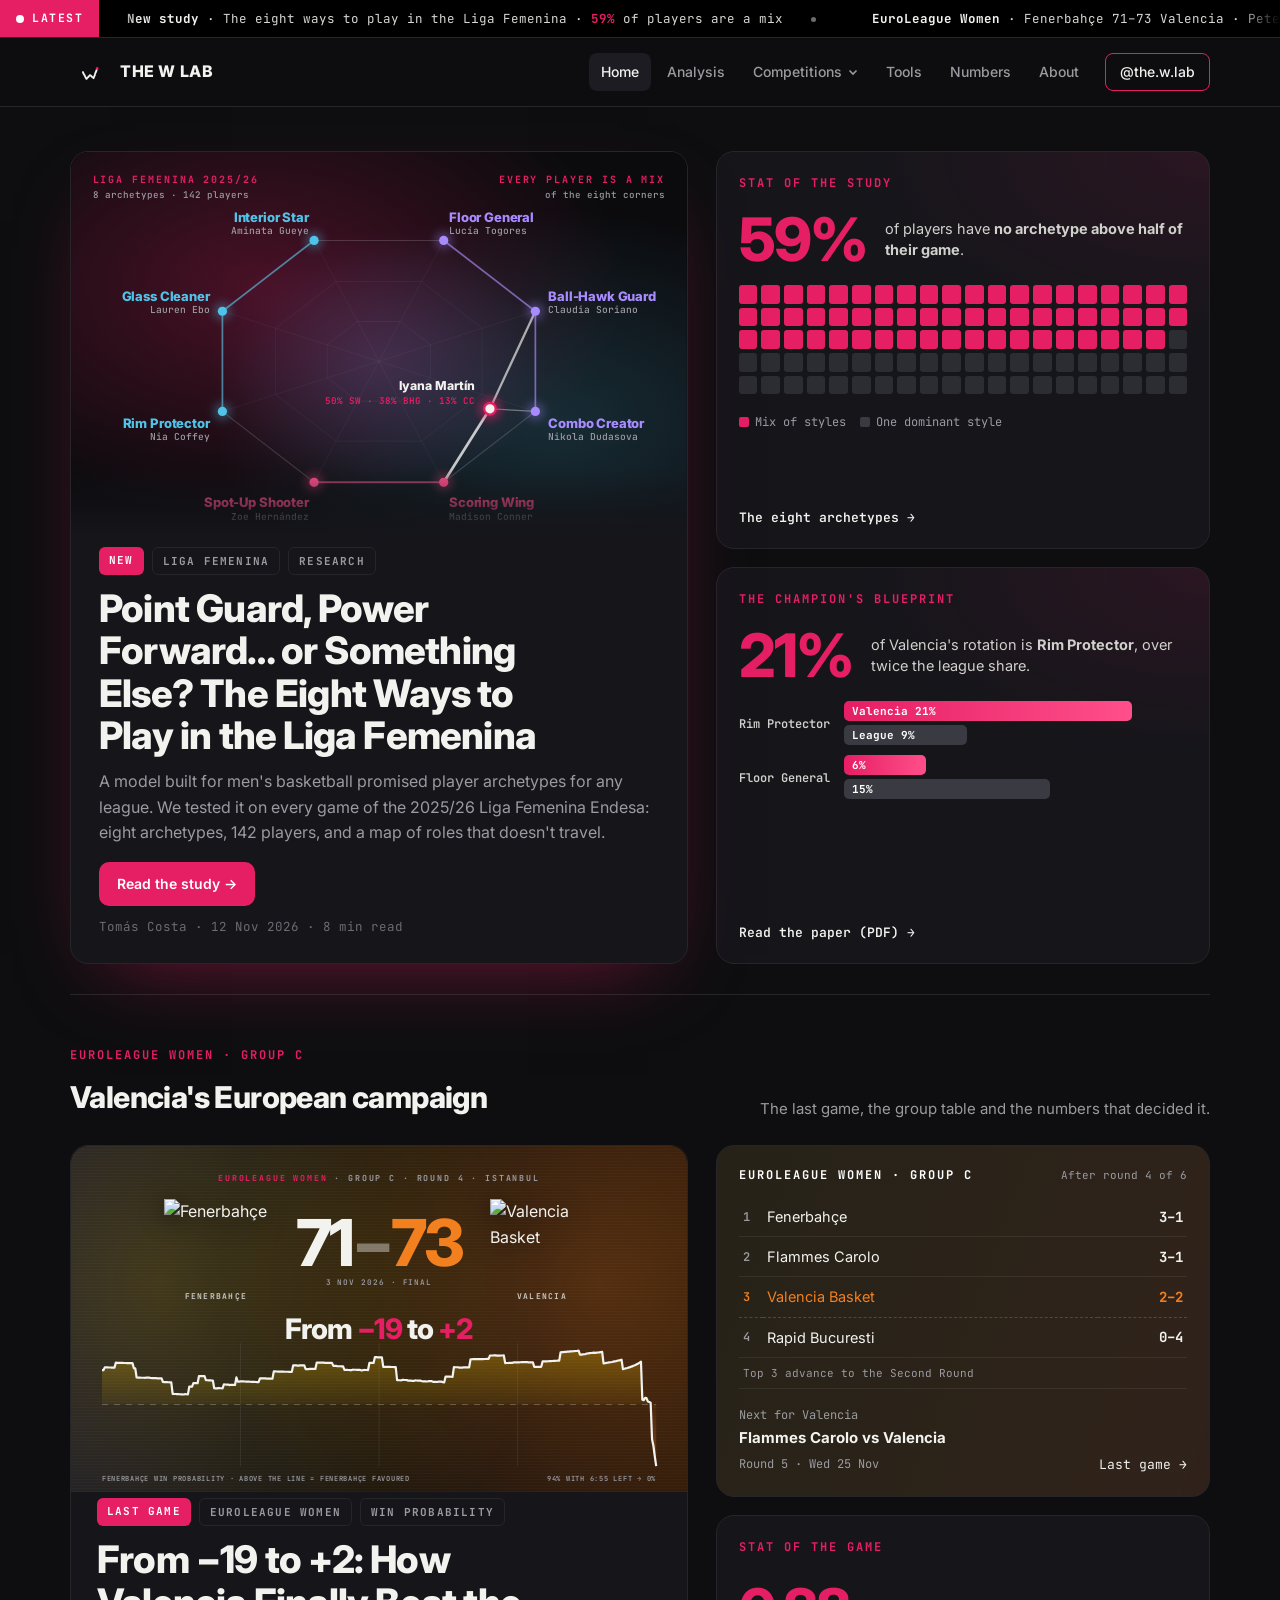
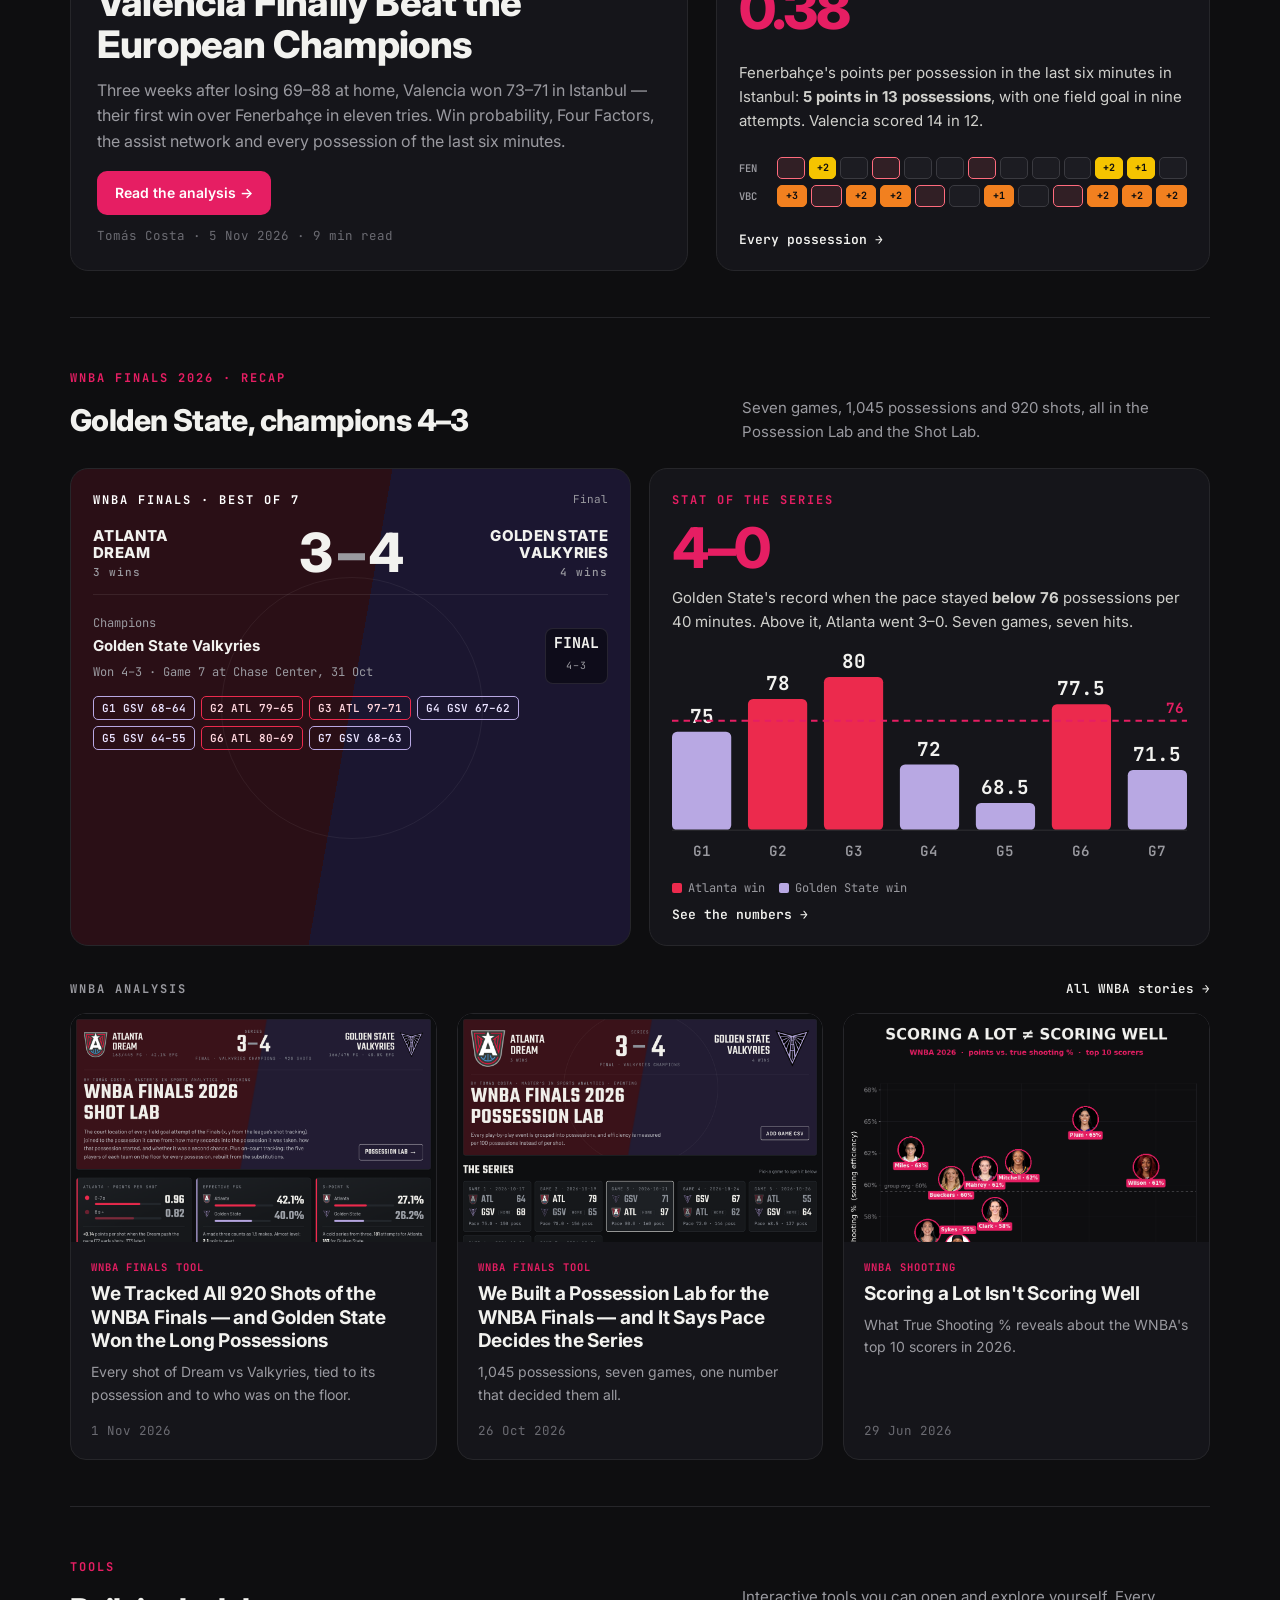
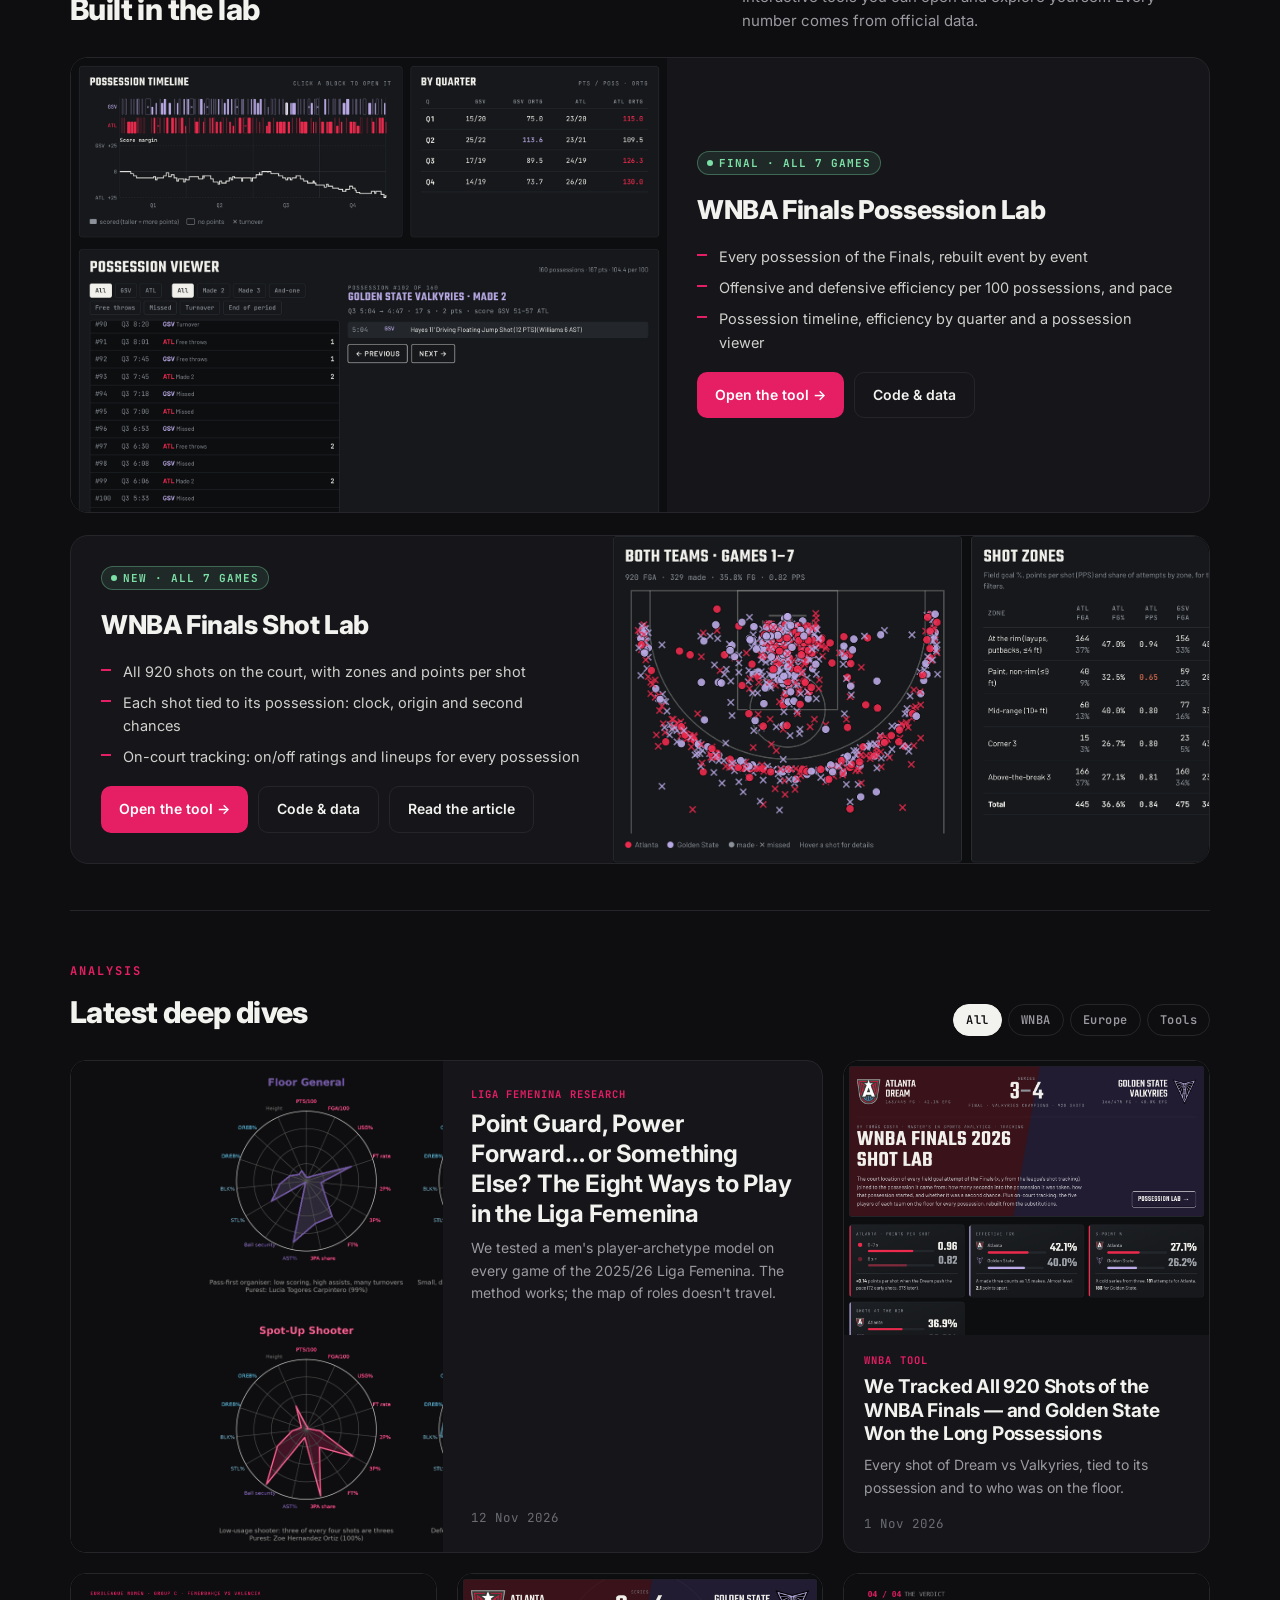
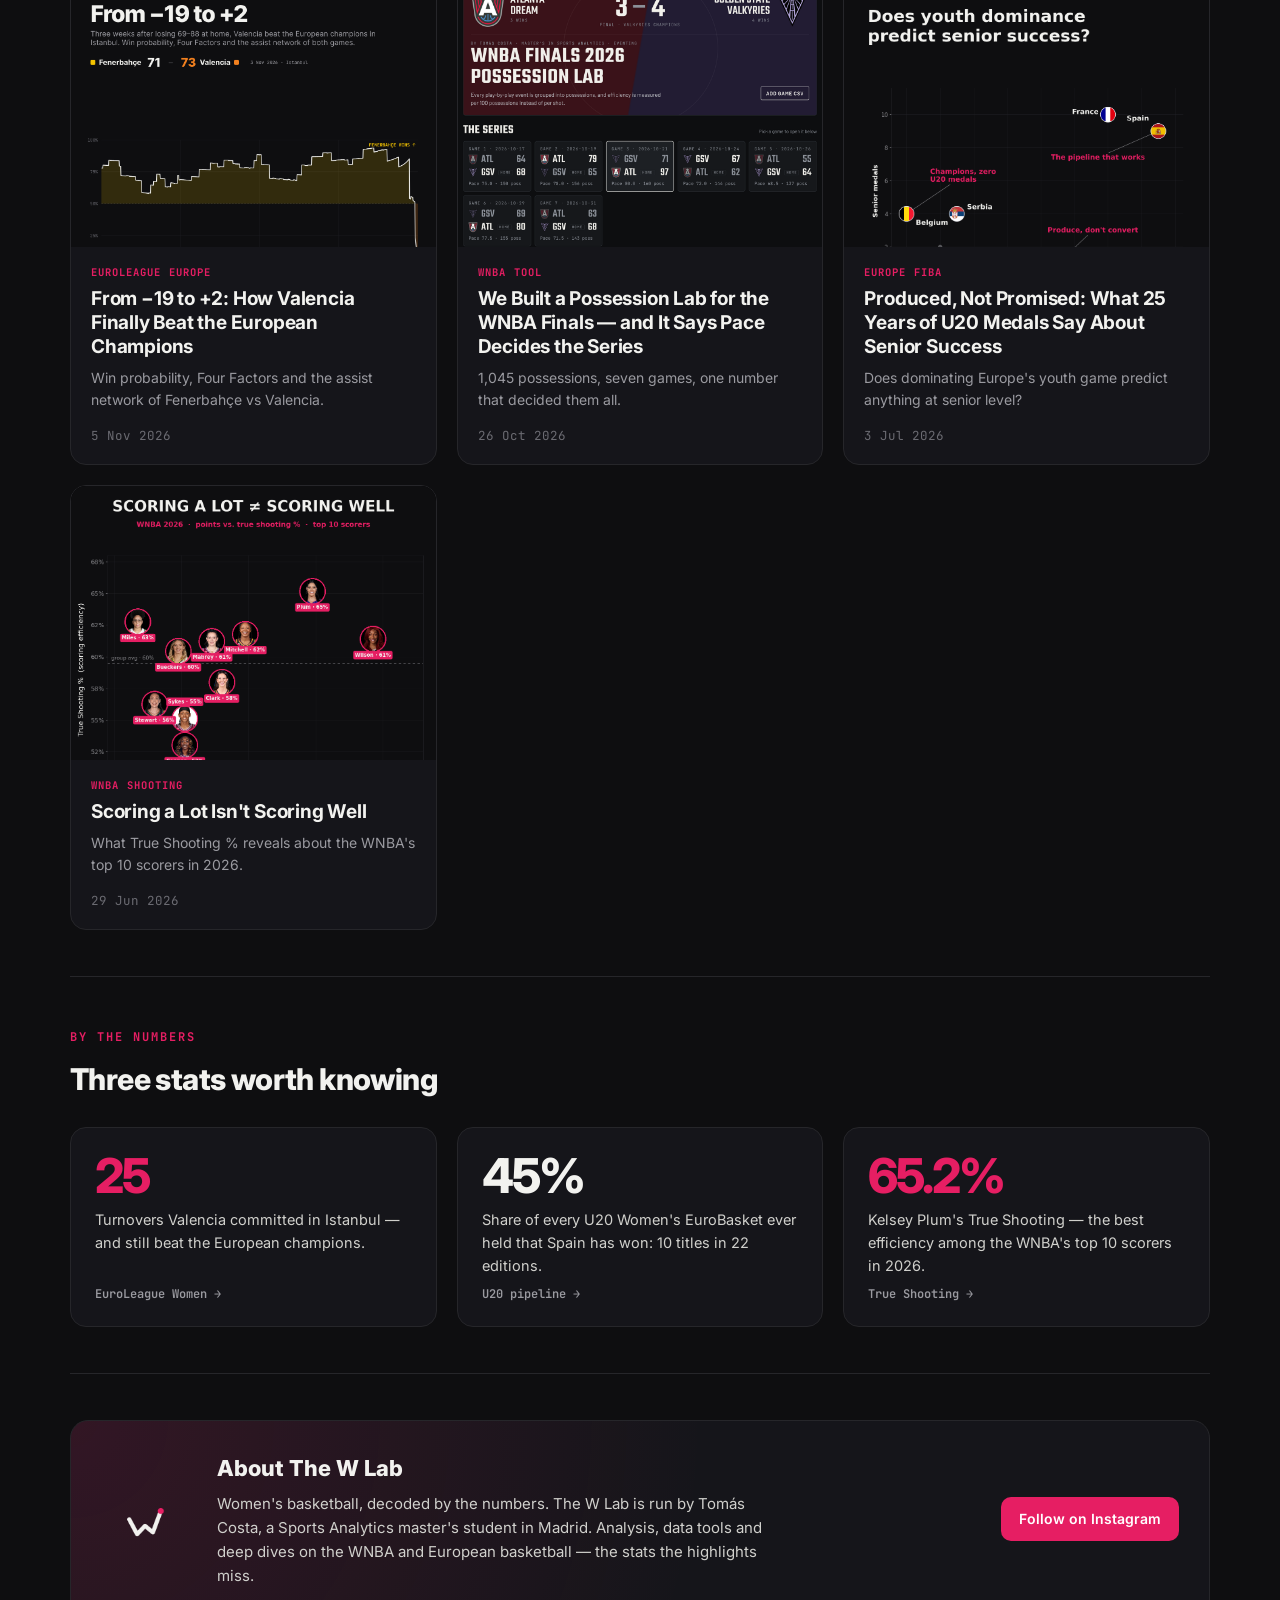
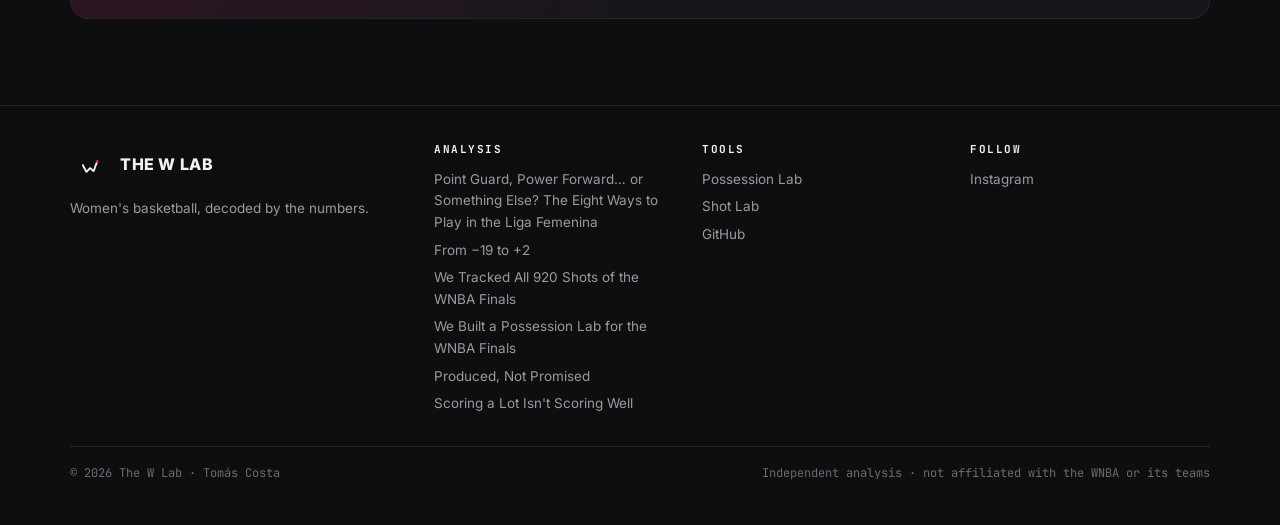
==== commit f72b3936: "Add files via upload" ====
--- a/index.html
+++ b/index.html
@@ -1,8072 +1,628 @@
 <!DOCTYPE html>
 <html lang="en">
 <head>
-  <meta charset="UTF-8" />
-  <meta name="viewport" content="width=device-width, initial-scale=1.0" />
-  <title>Eventing · Python local · posiciones, redes de pase y xChain 105×68</title>
-  <style>
-    :root {
-      --bg: #f4f6fa;
-      --card: #ffffff;
-      --line: #d6dce8;
-      --text: #17202b;
-      --muted: #5b6878;
-      --accent: #1e73ff;
-      --ok: #0f7a45;
-      --bad: #b42318;
-    }
-    * { box-sizing: border-box; }
-    body { margin: 0; font-family: Arial, Helvetica, sans-serif; background: var(--bg); color: var(--text); }
-    .wrap { max-width: 1540px; margin: 0 auto; padding: 20px; }
-    h1 { margin: 0 0 8px; font-size: 28px; }
-    p { line-height: 1.45; }
-    .mainGrid { display: grid; grid-template-columns: 470px 1fr; gap: 18px; align-items: start; }
-    .card { background: var(--card); border: 1px solid var(--line); border-radius: 14px; padding: 15px; box-shadow: 0 2px 10px rgba(0,0,0,.04); }
-    .stack { display: grid; gap: 12px; }
-    label, .fieldLabel { font-size: 13px; color: var(--muted); font-weight: 700; }
-    input[type="file"], select, input[type="number"] { width: 100%; border: 1px solid var(--line); border-radius: 9px; padding: 9px 10px; background: #fff; font-size: 14px; }
-    input[type="color"] { width: 46px; height: 38px; padding: 2px; border: 1px solid var(--line); border-radius: 9px; background: #fff; cursor: pointer; }
-    input[type="checkbox"] { margin: 0; accent-color: var(--accent); }
-    .checkLabel { display: flex; align-items: center; gap: 8px; color: var(--text); font-weight: 600; cursor: pointer; }
-    .status { min-height: 92px; white-space: pre-line; background: #eef4ff; border: 1px solid #cfe0ff; color: #123d91; border-radius: 10px; padding: 10px 12px; font-size: 13px; }
-    .status.ok { background: #ecfdf3; border-color: #abefc6; color: var(--ok); }
-    .status.bad { background: #fef3f2; border-color: #fecdca; color: var(--bad); }
-    .progressTrack { height: 11px; width: 100%; overflow: hidden; background: #e7ebf2; border-radius: 999px; }
-    .progressBar { height: 100%; width: 0%; background: var(--accent); transition: width .12s linear; }
-    .progressText, .tiny, .selectionInfo, .networkInfo { font-size: 12px; color: var(--muted); }
-    .teamSetup { border: 1px solid var(--line); border-radius: 12px; padding: 11px; background: #fbfcff; }
-    .teamHeader { display: flex; align-items: center; justify-content: space-between; gap: 12px; margin-bottom: 10px; }
-    .teamTitle { display: flex; align-items: center; gap: 8px; font-size: 15px; font-weight: 800; }
-    .swatch { width: 15px; height: 15px; border-radius: 50%; border: 2px solid rgba(0,0,0,.18); display: inline-block; }
-    .teamSelectRow { display: grid; grid-template-columns: 1fr 54px; gap: 8px; align-items: end; }
-    .playerList { margin-top: 10px; max-height: 270px; overflow: auto; border: 1px solid #e1e5ed; border-radius: 9px; background: #fff; padding: 6px; }
-    .playerCheckItem { display: flex; align-items: center; gap: 8px; padding: 7px 6px; border-radius: 7px; color: var(--text); font-size: 13px; font-weight: 500; cursor: pointer; }
-    .playerCheckItem:hover { background: #f1f5fb; }
-    .playerCheckItem input:disabled + span { opacity: .45; }
-    .emptyList { padding: 12px; font-size: 12px; color: var(--muted); text-align: center; }
-    .pitchCard { padding: 13px; }
-    .pitchWrap { position: relative; width: 100%; aspect-ratio: 105 / 68; background-image: url('[data-uri]'); background-size: 100% 100%; background-repeat: no-repeat; border-radius: 10px; overflow: hidden; border: 1px solid #cfd6df; }
-    .overlay { position: absolute; inset: 0; }
-    .passNetworkSvg { position: absolute; inset: 0; width: 100%; height: 100%; overflow: visible; pointer-events: none; z-index: 1; }
-    .marker { position: absolute; transform: translate(-50%, -50%); z-index: 2; }
-    .dot { width: 16px; height: 16px; border-radius: 50%; border: 3px solid; box-shadow: 0 1px 4px rgba(0,0,0,.28); }
-    .label { position: absolute; top: 18px; left: 50%; transform: translateX(-50%); background: transparent; border: 0; border-radius: 0; padding: 1px 2px; font-size: 12px; line-height:1.15; font-weight: 700; white-space: nowrap; box-shadow: none; }
-    .belowPitch { display: grid; gap: 12px; margin-top: 12px; }
-    .globalNetworkControls { display: grid; grid-template-columns: minmax(170px,1fr) 170px 170px; gap: 10px; align-items: end; padding: 11px; border: 1px solid var(--line); border-radius: 11px; background: #fbfcff; }
-    .globalSequencerRow { grid-column: 1 / -1; display: flex; align-items: center; gap: 8px; padding-bottom: 0; margin-bottom: 0; border-bottom: 0; }
-    .globalSequencerInlineNav { display: none; align-items: center; gap: 6px; }
-    .globalSequencerInlineNav.active { display: flex; }
-    .globalSequencerButton { width: 30px; height: 27px; border: 1px solid #cbd3e0; border-radius: 7px; background: #fff; color: var(--text); font-size: 16px; font-weight: 800; line-height: 1; cursor: pointer; }
-    .globalSequencerButton:disabled { cursor: default; opacity: .45; }
-    .globalSequencerInfo { display: none; margin-top: -4px; padding: 8px 10px; border: 1px solid #d7dfeb; border-radius: 9px; background: #fff; color: var(--muted); font-size: 11px; line-height: 1.4; }
-    .globalSequencerInfo.active { display: block; }
-    .teamControlsGrid { display: grid; grid-template-columns: 1fr 1fr; gap: 12px; }
-    .teamControl { border: 1px solid var(--line); border-radius: 11px; padding: 11px; background: #fbfcff; }
-    .teamControlTitle { font-weight: 800; margin-bottom: 9px; display: flex; align-items: center; gap: 8px; }
-    .controlRows { display: grid; grid-template-columns: repeat(2, minmax(145px, 1fr)); gap: 9px; }
-    .controlBox { border: 1px solid #e0e5ee; background: #fff; border-radius: 9px; padding: 9px; }
-    .controlBox strong { display: block; font-size: 12px; color: var(--muted); margin-bottom: 7px; }
-    .checkGroup { display: flex; flex-wrap: wrap; gap: 10px 14px; }
-    .accumulatorRow { display: flex; justify-content: center; width: 100%; margin-bottom: 7px; }
-    .accumulatorLabel { justify-content: center; font-size: 11px; font-style: italic; font-weight: 600; color: var(--muted); }
-    .stylesChoices { display: flex; flex-wrap: wrap; gap: 9px 13px; }
-    .stylesTeamBlock { grid-column: 1 / -1; }
-    .scoreStateBlock { grid-column: 1 / -1; }
-    .pdfSummaryRow { display:flex; justify-content:flex-end; align-items:center; margin: 0 0 8px; }
-    .pdfSummaryButton { border:1px solid #1e73ff; border-radius:7px; padding:4px 8px; background:#1e73ff; color:#fff; font-size:11px; line-height:1.15; font-weight:800; cursor:pointer; box-shadow:none; white-space:nowrap; }
-    .pdfSummaryButton:hover:not(:disabled) { filter:brightness(.96); }
-    .pdfSummaryButton:disabled { opacity:.48; cursor:default; }
-    .thirdAreaIndented { margin-left: 18px; padding-left: 8px; border-left: 1px dashed #cbd5e1; }
-    .goalFilterBlock { margin-top:10px; padding-top:8px; border-top:1px solid #d7dfeb; }
-    .goalMinimumRow { margin-top:7px; display:grid; grid-template-columns:minmax(0,1fr) 92px; gap:8px; align-items:center; }
-    .goalMinimumRow .checkLabel { font-size:12px; font-weight:600; }
-    .goalMinimumRow input[type="number"] { width:100%; padding:6px 7px; font-size:12px; }
-
-    .temporalFilter { margin-top: 12px; border: 1px solid var(--line); border-radius: 11px; padding: 11px; background: #fbfcff; }
-    .temporalFilterHeader { display: flex; align-items: center; justify-content: space-between; gap: 8px; }
-    .temporalFilterFields { margin-top: 9px; display: grid; gap: 8px; transition: opacity .15s ease; }
-    .temporalFilterFields.disabled { opacity: .45; }
-    .temporalRow { display: grid; grid-template-columns: 48px 64px 1fr 12px 1fr; gap: 6px; align-items: center; }
-    .temporalRow > span:first-child { font-size: 12px; font-weight: 800; color: var(--muted); }
-    .temporalRow select, .temporalRow input[type="number"] { width: 100%; min-width: 0; padding: 7px 6px; border: 1px solid var(--line); border-radius: 8px; background: #fff; font-size: 12px; }
-    .temporalRow .colon { text-align: center; font-weight: 800; color: var(--muted); }
-    .temporalHint { margin-top: 7px; font-size: 11px; color: var(--muted); line-height: 1.35; }
-    .sequencerFilter { margin-top: 12px; border: 1px solid var(--line); border-radius: 11px; padding: 11px; background: #fbfcff; }
-    .sequencerHeader { display:flex; align-items:center; justify-content:space-between; gap:8px; }
-    .sequencerNav { margin-top:9px; display:grid; grid-template-columns:34px minmax(0,1fr) 34px; gap:7px; align-items:center; }
-    .sequencerNav.disabled { opacity:.45; }
-    .sequencerButton { width:34px; height:30px; border:1px solid #cbd3e0; border-radius:8px; background:#fff; color:var(--text); font-size:17px; font-weight:800; cursor:pointer; }
-    .sequencerButton:disabled { cursor:default; opacity:.45; }
-    .sequencerCurrent { min-width:0; text-align:center; font-size:11px; line-height:1.3; color:var(--muted); font-weight:700; }
-    .sequencerList { margin-top:8px; max-height:230px; overflow:auto; border:1px solid #e1e5ed; border-radius:9px; background:#fff; padding:5px; }
-    .sequencerList.disabled { opacity:.55; }
-    .sequencerItem { width:100%; display:block; border:0; border-radius:7px; background:transparent; text-align:left; padding:7px 8px; cursor:pointer; font-size:11px; line-height:1.3; color:var(--text); }
-    .sequencerItem:hover { background:#f1f5fb; }
-    .sequencerItem.active { background:#e8f1ff; color:#145cc9; font-weight:800; }
-    .sequenceEventSvg { position:absolute; inset:0; width:100%; height:100%; overflow:visible; pointer-events:none; z-index:1; }
-    .sequenceTouch { position:absolute; width:6px; height:6px; border-radius:50%; transform:translate(-50%,-50%); z-index:3; box-shadow:0 0 0 1px rgba(255,255,255,.8); pointer-events:none; }
-    .sequenceCurrentRing { position:absolute; width:20px; height:20px; border:3px solid #111827; border-radius:50%; transform:translate(-50%,-50%); z-index:6; box-shadow:0 0 0 3px rgba(255,255,255,.85); pointer-events:none; }
-    @media (max-width: 1120px) {
-      .mainGrid { grid-template-columns: 1fr; }
-      .globalNetworkControls { grid-template-columns: 1fr 1fr; }
-    }
-    @media (max-width: 760px) {
-      .teamControlsGrid, .controlRows, .globalNetworkControls { grid-template-columns: 1fr; }
-    }
-  
-    .assistLabel { position: absolute; transform: translate(-50%, -110%); background: rgba(255,255,255,.96); border: 1px solid rgba(0,0,0,.14); border-radius: 999px; padding: 1px 6px; font-size: 11px; font-weight: 700; white-space: nowrap; box-shadow: 0 1px 4px rgba(0,0,0,.12); pointer-events: none; }
-    .heatmapSvg { position: absolute; inset: 0; width: 100%; height: 100%; pointer-events: none; }
-
-
-    .topOptions { display: grid; grid-template-columns: 1fr; gap: 9px; }
-    .topOptionsInline { display:flex; align-items:center; justify-content:space-between; gap:10px; min-width:0; }
-    .autoModeBtn { border: 1px solid #b9c5d8; border-radius: 10px; padding: 9px 11px; background: #fff; color: var(--text); font-weight: 800; cursor: pointer; }
-    .autoModeBtn.active { background: #e8f1ff; border-color: #1e73ff; color: #145cc9; }
-    .excelBlock { margin-top: 12px; border: 1px solid var(--line); border-radius: 11px; padding: 11px; background: #fbfcff; }
-    .excelHeader { display:flex; align-items:center; justify-content:space-between; gap:8px; }
-    .excelHeader strong { font-size:13px; }
-    .excelButtons { margin-top:9px; display:grid; grid-template-columns:1fr 1fr; gap:8px; }
-    .excelButton { border:1px solid #b9c5d8; border-radius:9px; padding:8px 9px; background:#fff; color:var(--text); font-size:12px; font-weight:800; cursor:pointer; }
-    .excelButton:hover:not(:disabled) { background:#f1f5fb; }
-    .excelButton:disabled { opacity:.48; cursor:default; }
-    .excelHint { margin-top:7px; font-size:10.5px; color:var(--muted); line-height:1.35; }
-    .excelStatus.ok { color:var(--ok); }
-    .excelStatus.bad { color:var(--bad); }
-    .epvExportBlock { margin-top: 12px; display:flex; gap:8px; justify-content:flex-start; }
-    .epvExportButton { min-width:82px; border:1px solid #b9c5d8; border-radius:9px; padding:9px 13px; background:#fff; color:var(--text); font-size:12px; font-weight:800; cursor:pointer; }
-    .epvExportButton:hover:not(:disabled) { background:#eef4ff; border-color:#8db4ff; }
-    .epvExportButton:disabled { opacity:.48; cursor:default; }
-    .epvScreenSection { display:none; margin:14px 0 2px; border:1px solid var(--line); border-radius:12px; background:#fff; overflow:hidden; }
-    .epvScreenSection.visible { display:block; }
-    .epvScreenHeader { display:flex; align-items:center; justify-content:space-between; gap:12px; padding:10px 12px; border-bottom:1px solid var(--line); background:#fbfcff; }
-    .epvScreenHeaderMain { display:flex; align-items:center; gap:14px; flex-wrap:wrap; }
-    .epvScreenHeader strong { font-size:13px; }
-    .epvTotalsToggle { display:flex; align-items:center; gap:6px; margin:0; font-size:11px; font-weight:750; color:var(--text); cursor:pointer; white-space:nowrap; }
-    .epvTotalsToggle input { margin:0; }
-    .epvScreenStatus { font-size:11px; color:var(--muted); text-align:right; }
-    .epvScreenGrid { display:grid; grid-template-columns:minmax(0,1fr) minmax(0,1fr); gap:12px; padding:12px; }
-    .epvScreenTeam { min-width:0; }
-    .epvScreenTeamTitle { font-size:13px; font-weight:850; margin:0 0 7px; text-align:center; }
-    .epvScreenTableWrap { overflow:auto; border:1px solid #e1e5ed; border-radius:9px; background:#fff; }
-    .epvScreenTable { width:100%; border-collapse:collapse; font-size:11px; font-variant-numeric:tabular-nums; }
-    .epvScreenTable th { padding:7px 6px; background:#2d3748; color:#fff; font-weight:800; text-align:center; white-space:nowrap; }
-    .epvScreenTable td { padding:6px; border-top:1px solid #e5e7eb; text-align:center; white-space:nowrap; }
-    .epvScreenTable td:first-child { text-align:right; font-weight:650; }
-    .epvScreenTable td.epvPos { color:#0a7a36; }
-    .epvScreenTable td.epvNeg { color:#b42318; }
-    .epvScreenEmpty { padding:14px; text-align:center; color:var(--muted); font-size:11px; }
-    @media (max-width: 1000px) { .epvScreenGrid { grid-template-columns:1fr; } }
-    .matchFilterHeader { display: grid; grid-template-columns: 1fr auto auto auto; gap: 6px; align-items: center; margin-top: 10px; }
-    .matchFilterHeader strong { font-size: 12px; color: var(--muted); }
-    .miniButton { width: auto; border: 1px solid #cbd3e0; border-radius: 7px; padding: 4px 7px; background: #fff; font-size: 11px; font-weight: 700; cursor: pointer; }
-    .matchList { margin-top: 6px; max-height: 185px; overflow: auto; border: 1px solid #e1e5ed; border-radius: 9px; background: #fff; padding: 6px; }
-    .matchCheckItem { display: flex; align-items: flex-start; gap: 7px; padding: 6px; border-radius: 7px; font-size: 12px; cursor: pointer; }
-    .matchCheckItem:hover { background: #f1f5fb; }
-    .matchCheckItem span { line-height: 1.25; }
-    .label, .assistLabel { cursor: grab; pointer-events: auto; touch-action: none; user-select: none; z-index: 8; }
-    .label.dragging, .assistLabel.dragging { cursor: grabbing; box-shadow: 0 3px 10px rgba(0,0,0,.24); }
-
-    .trackingPathRow { display:grid; grid-template-columns:minmax(0,1fr) auto auto; gap:7px; align-items:center; }
-    .trackingPathRow input[type="text"] { width:100%; border:1px solid var(--line); border-radius:9px; padding:9px 10px; background:#fff; font-size:13px; }
-    .trackingActionBtn { padding:8px 9px; white-space:nowrap; }
-    .trackingModeNote { margin-top:8px; padding:8px 10px; border:1px solid #cfe0ff; border-radius:9px; background:#eef4ff; font-size:11px; line-height:1.4; color:#123d91; }
-    .trackingPredictiveBlock { display:none; border:1px solid #bfd3ff; border-radius:10px; background:#f5f8ff; padding:9px; gap:8px; }
-    .trackingPredictiveBlock.active { display:grid; }
-    .trackingPredictiveRow { display:flex; flex-wrap:wrap; gap:8px 12px; align-items:center; }
-    .trackingPredictiveRow select { min-width:180px; }
-    .trackingPredictiveActions { display:flex; flex-wrap:wrap; gap:6px; }
-    .trackingPredictiveActions button { width:auto; }
-    .pitchWrap.predictiveActive { cursor:crosshair; }
-    .trackingBall { position:absolute; transform:translate(-50%,-50%); width:18px; height:18px; border-radius:50%; background:#fff; border:3px solid #111; box-shadow:0 1px 5px rgba(0,0,0,.45); z-index:7; pointer-events:none; }
-    .trackingBall::after { content:""; position:absolute; inset:4px; border-radius:50%; background:#111; }
-    .predictionTimeBadge { position:absolute; left:10px; top:9px; z-index:10; background:rgba(17,24,39,.82); color:#fff; border-radius:7px; padding:4px 7px; font-size:11px; font-weight:800; pointer-events:none; }
-    @media (max-width:760px) { .trackingPathRow { grid-template-columns:1fr; } }
-
+<meta charset="utf-8"><meta name="viewport" content="width=device-width,initial-scale=1">
+<title>The W Lab · Women's basketball analytics</title>
+<meta name="description" content="Women's basketball, decoded by the numbers. Analysis, data tools and deep dives on the WNBA and European basketball.">
+<link rel="icon" href="logo.png">
+<link rel="stylesheet" href="site.css?v=20261105b">
+<link rel="preconnect" href="https://fonts.googleapis.com">
+<link rel="stylesheet" href="https://fonts.googleapis.com/css2?family=Inter:wght@400;500;600;700;800&family=JetBrains+Mono:wght@400;600;700&display=swap">
+<style>
+/* ============================================================
+   THE W LAB — homepage v2
+   To update the news ticker or the series tracker, edit the
+   "EDIT HERE" block at the top of site.js.
+   ============================================================ */
+:root{
+  --dark:#0E0E10; --surface:#15151A; --surface2:#1C1C22; --rasp:#E61E63; --rasp-soft:rgba(230,30,99,.14);
+  --light:#F2F2EF; --muted:#9A9AA0; --dim:#6b6b72; --border:#26262A;
+  --atl:#EC2A4D; --gsv:#B8A8E3;
+  --sans:"Inter",-apple-system,BlinkMacSystemFont,"Segoe UI",Roboto,Helvetica,Arial,sans-serif;
+  --mono:"JetBrains Mono",ui-monospace,"SFMono-Regular",Menlo,monospace;
+}
+*{box-sizing:border-box;margin:0;padding:0}
+html{scroll-behavior:smooth}
+body{background:var(--dark);color:var(--light);font-family:var(--sans);line-height:1.6;-webkit-font-smoothing:antialiased}
+a{color:inherit;text-decoration:none}
+img{max-width:100%;display:block}
+.wrap{max-width:1180px;margin:0 auto;padding-left:max(20px,env(safe-area-inset-left,0px));padding-right:max(20px,env(safe-area-inset-right,0px))}
+.mono{font-family:var(--mono)}
+.kicker{font-family:var(--mono);font-size:12px;letter-spacing:2px;text-transform:uppercase;color:var(--rasp);font-weight:700}
+
+/* ---------- hero ---------- */
+.hero{padding:44px 0 30px;display:grid;grid-template-columns:minmax(0,1.25fr) minmax(0,1fr);gap:28px;align-items:stretch}
+.hero.hero-sec{padding:0}
+.feature{position:relative;border-radius:18px;overflow:hidden;border:1px solid var(--border);background:var(--surface);display:flex;flex-direction:column}
+.feature .img{position:relative;aspect-ratio:16/10;overflow:hidden;background:#000}
+.feature .img img{width:100%;height:100%;object-fit:cover;object-position:center top;transition:transform .6s}
+.feature:hover .img img{transform:scale(1.03)}
+.feature .img::after{content:"";position:absolute;inset:0;background:linear-gradient(180deg,transparent 55%,var(--surface) 100%)}
+.badge{display:flex;gap:8px;flex-wrap:wrap}
+.badge span{font:700 11px var(--mono);letter-spacing:1.2px;text-transform:uppercase;padding:6px 10px;border-radius:6px;background:var(--rasp);color:#fff}
+.badge span.ghost{background:transparent;border:1px solid var(--border);color:var(--muted)}
+.feature .txt{padding:6px 26px 26px;display:flex;flex-direction:column;gap:12px}
+.feature h1{font-size:clamp(26px,3.2vw,38px);line-height:1.12;letter-spacing:-.8px;font-weight:800;text-wrap:balance}
+.feature p{color:var(--muted);font-size:16px;max-width:60ch}
+.ctas{display:flex;gap:10px;flex-wrap:wrap;margin-top:4px}
+.btn{display:inline-flex;align-items:center;gap:8px;font-weight:600;font-size:14px;padding:11px 18px;border-radius:10px;background:var(--rasp);color:#fff}
+.btn:hover{filter:brightness(1.1)}
+.btn.line{background:transparent;border:1px solid var(--border);color:var(--light)}
+.btn.line:hover{border-color:var(--light)}
+.meta{font:12.5px var(--mono);color:var(--dim)}
+
+/* side column: series tracker + stat */
+.side{display:flex;flex-direction:column;gap:18px}
+.tracker{border-radius:18px;border:1px solid var(--border);background:linear-gradient(100deg,#2a0f16 0 50%,#1b1630 50% 100%);padding:22px;position:relative;overflow:hidden}
+.tracker::after{content:"";position:absolute;left:50%;top:50%;width:260px;height:260px;margin:-130px 0 0 -130px;border:1.5px solid rgba(255,255,255,.06);border-radius:50%}
+.tracker .top{display:flex;justify-content:space-between;align-items:center;position:relative;z-index:1}
+.tracker .teams{display:grid;grid-template-columns:1fr auto 1fr;align-items:center;margin:16px 0 14px;position:relative;z-index:1}
+.tracker .t{font-weight:800;font-size:15px;letter-spacing:.3px;line-height:1.15}
+.tracker .t small{display:block;font:500 11px var(--mono);color:var(--muted);letter-spacing:1px;margin-top:4px}
+.tracker .t.r{text-align:right}
+.tracker .score{font-weight:800;font-size:54px;letter-spacing:-2px;line-height:1;font-variant-numeric:tabular-nums}
+.tracker .score span{color:var(--muted);padding:0 6px}
+.tracker .next{position:relative;z-index:1;display:flex;justify-content:space-between;align-items:flex-end;gap:12px;border-top:1px solid rgba(255,255,255,.08);padding-top:14px;flex-wrap:wrap}
+.tracker .next b{display:block;font-size:15px}
+.tracker .next span{font:12px var(--mono);color:var(--muted)}
+.countdown{display:flex;gap:6px}
+.countdown div{background:rgba(0,0,0,.45);border:1px solid rgba(255,255,255,.1);border-radius:8px;padding:6px 8px;text-align:center;min-width:48px}
+.countdown b{font:700 20px var(--mono);display:block;line-height:1.1}
+.countdown small{font:10px var(--mono);color:var(--muted);letter-spacing:1px}
+.games{display:flex;gap:6px;margin-top:12px;position:relative;z-index:1;flex-wrap:wrap}
+.games span{font:600 11px var(--mono);padding:4px 8px;border-radius:5px;border:1px solid rgba(255,255,255,.12);color:var(--muted)}
+.games span.atl{border-color:var(--atl);color:#ffd5dd}
+.games span.gsv{border-color:var(--gsv);color:#e9e2ff}
+.stat{border-radius:18px;border:1px solid var(--border);background:var(--surface);padding:22px;flex:1;display:flex;flex-direction:column;justify-content:space-between;gap:10px}
+.stat .n{font-weight:800;font-size:56px;letter-spacing:-2px;line-height:1;color:var(--rasp)}
+.stat p{color:#d0d0cc;font-size:15px}
+.stat a{font:600 13px var(--mono);color:var(--light)}
+.pacebars{width:100%;height:auto;margin-top:6px}
+.pacebars text{font-family:var(--mono)}
+.pacebars .v{fill:var(--light);font-size:15px;font-weight:700}
+.pacebars .g{fill:var(--muted);font-size:11px;font-weight:600}
+.pacebars .a{fill:var(--rasp);font-size:11px;font-weight:700}
+.legend{display:flex;gap:14px;margin-top:4px;font:12px var(--mono);color:var(--muted)}
+.legend i{display:inline-block;width:10px;height:10px;border-radius:2px;margin-right:6px;vertical-align:-1px}
+.stat a:hover{color:var(--rasp)}
+@media (max-width:900px){.hero{grid-template-columns:minmax(0,1fr)}}
+
+/* ---------- sections ---------- */
+section.block{padding:46px 0;border-top:1px solid var(--border)}
+.sec-head{display:flex;justify-content:space-between;align-items:flex-end;gap:16px;flex-wrap:wrap;margin-bottom:24px}
+.sec-head h2{font-size:30px;font-weight:800;letter-spacing:-.6px;margin-top:6px}
+.sec-head p{color:var(--muted);max-width:52ch;font-size:15px}
+
+/* tools */
+.tool{display:grid;grid-template-columns:minmax(0,1.1fr) minmax(0,1fr);border-radius:18px;overflow:hidden;border:1px solid var(--border);background:var(--surface)}
+.tool .shot{background:#000;position:relative;min-height:260px}
+.tool .shot img{width:100%;height:100%;object-fit:cover;object-position:top left}
+.tool .info{padding:30px;display:flex;flex-direction:column;gap:14px;justify-content:center}
+.tool h3{font-size:26px;font-weight:800;letter-spacing:-.4px}
+.tool ul{list-style:none;display:grid;gap:8px}
+.tool li{color:#d0d0cc;font-size:14.5px;padding-left:22px;position:relative}
+.tool li::before{content:"";position:absolute;left:0;top:9px;width:10px;height:2px;background:var(--rasp)}
+.pill{display:inline-flex;align-items:center;gap:6px;font:700 11px var(--mono);letter-spacing:1px;text-transform:uppercase;color:#7CE0A6;background:rgba(124,224,166,.1);border:1px solid rgba(124,224,166,.35);padding:4px 9px;border-radius:999px;width:max-content}
+.pill i{width:6px;height:6px;border-radius:50%;background:#7CE0A6}
+.tool+.tool{margin-top:22px}
+.tool.rev{grid-template-columns:minmax(0,1fr) minmax(0,1.1fr)}
+.tool.rev .shot{order:2}
+@media (max-width:820px){.tool,.tool.rev{grid-template-columns:minmax(0,1fr)}.tool.rev .shot{order:0}}
+
+/* analysis grid */
+.filters{display:flex;gap:6px;flex-wrap:wrap}
+.chip{font:600 12px var(--mono);letter-spacing:.5px;padding:7px 12px;border-radius:999px;border:1px solid var(--border);color:var(--muted);background:none;cursor:pointer}
+.chip:hover{color:var(--light)}
+.chip[aria-pressed="true"]{background:var(--light);color:var(--dark);border-color:var(--light)}
+.grid{display:grid;grid-template-columns:repeat(3,minmax(0,1fr));gap:20px}
+.card.wide{grid-column:span 2;flex-direction:row}
+.card.wide .th{flex:1.15;aspect-ratio:auto;min-height:100%}
+.card.wide .th img{object-position:left top}
+.card.wide .bd{flex:1;justify-content:center;padding:26px 28px}
+.card.wide h3{font-size:24px}
+@media (max-width:900px){.grid{grid-template-columns:repeat(2,minmax(0,1fr))}}
+@media (max-width:600px){.card.wide{grid-column:auto;flex-direction:column}.card.wide .th{aspect-ratio:4/3}.card.wide h3{font-size:inherit}}
+@media (max-width:600px){.grid{grid-template-columns:minmax(0,1fr)}}
+.card{border-radius:16px;overflow:hidden;border:1px solid var(--border);background:var(--surface);display:flex;flex-direction:column;transition:border-color .2s,transform .2s}
+.card:hover{border-color:var(--rasp);transform:translateY(-3px)}
+.card .th{aspect-ratio:4/3;overflow:hidden;background:#000}
+.card .th img{width:100%;height:100%;object-fit:cover;object-position:top}
+.card .bd{padding:18px 20px 20px;display:flex;flex-direction:column;gap:8px;flex:1}
+.card .tags{display:flex;gap:8px;flex-wrap:wrap}
+.card .tags span{font:700 10.5px var(--mono);letter-spacing:1px;text-transform:uppercase;color:var(--rasp)}
+.card h3{font-size:19px;line-height:1.25;font-weight:700;letter-spacing:-.2px}
+.card p{color:var(--muted);font-size:14px}
+.card .meta{margin-top:auto;padding-top:8px}
+.card[hidden]{display:none}
+
+/* numbers */
+.numbers{display:grid;grid-template-columns:repeat(3,minmax(0,1fr));gap:20px}
+@media (max-width:820px){.numbers{grid-template-columns:minmax(0,1fr)}}
+.num{border-radius:16px;border:1px solid var(--border);padding:24px;background:var(--surface);display:flex;flex-direction:column;gap:8px}
+.num .n{font-weight:800;font-size:48px;letter-spacing:-2px;line-height:1}
+.num .n.r{color:var(--rasp)}
+.num p{color:#d0d0cc;font-size:14.5px}
+.num a{font:600 12px var(--mono);color:var(--muted);margin-top:auto}
+.num a:hover{color:var(--rasp)}
+
+/* about */
+.about{display:grid;grid-template-columns:auto minmax(0,1fr) auto;gap:28px;align-items:center;border-radius:18px;border:1px solid var(--border);background:radial-gradient(circle at 0 0,var(--rasp-soft),transparent 55%),var(--surface);padding:30px}
+.about img{width:88px;height:88px}
+.about h3{font-size:22px;font-weight:800;margin-bottom:6px}
+.about p{color:#d0d0cc;font-size:15px;max-width:62ch}
+@media (max-width:820px){.about{grid-template-columns:minmax(0,1fr)}}
+
+a:focus-visible,button:focus-visible{outline:2px solid var(--rasp);outline-offset:3px}
+
+
+
+
+.fv{container-type:inline-size;position:relative;width:100%;aspect-ratio:16/9;max-width:100%;border-radius:16px;overflow:hidden;border:1px solid var(--border,#26262A);background:#0B0B0E;isolation:isolate;font-family:var(--sans,Inter,Arial,sans-serif);color:#F2F2EF}
+.fv .bgl{position:absolute;inset:0;z-index:-2;background:radial-gradient(48cqw 48cqw at 14% 40%,rgba(245,196,0,.22),transparent 62%),radial-gradient(48cqw 48cqw at 86% 40%,rgba(242,128,31,.28),transparent 62%),linear-gradient(90deg,#11132a 0%,#0B0B0E 50%,#1c1008 100%)}
+.fv .grain{position:absolute;inset:0;z-index:-1;background-image:repeating-linear-gradient(0deg,rgba(255,255,255,.022) 0 1px,transparent 1px 3px)}
+.fv .k{position:absolute;left:0;right:0;top:4.4cqw;text-align:center;font:700 max(8px,1.35cqw) var(--mono,ui-monospace,monospace);letter-spacing:.3cqw;text-transform:uppercase;color:#E61E63}
+.fv .k span{color:#9A9AA0}
+.fv .mid{position:absolute;left:0;right:0;top:8.6cqw;display:flex;justify-content:center;align-items:center;gap:4.5cqw}
+.fv .tm{display:flex;flex-direction:column;align-items:center;gap:1cqw;width:17cqw}
+.fv .tm img{height:14cqw!important;width:auto!important;max-width:none;border:0!important;border-radius:0!important;filter:drop-shadow(0 .6cqw 1.8cqw rgba(0,0,0,.6))}
+.fv .tm span{font:700 max(8px,1.3cqw) var(--mono,ui-monospace,monospace);letter-spacing:.2cqw;text-transform:uppercase;color:#C9C9C4}
+.fv .sc{display:flex;flex-direction:column;align-items:center;gap:.8cqw}
+.fv .sc b{font:800 10.5cqw/0.9 var(--sans,Inter,Arial,sans-serif);letter-spacing:-.45cqw;white-space:nowrap}
+.fv .sc b i{font-style:normal;color:#F2801F}
+.fv .sc b em{font-style:normal;color:rgba(242,242,239,.4);margin:0 .8cqw}
+.fv .sc small{font:600 max(7.5px,1.25cqw) var(--mono,ui-monospace,monospace);letter-spacing:.15cqw;text-transform:uppercase;color:#9A9AA0}
+.fv .chart{position:absolute;left:5cqw;right:5cqw;bottom:4.2cqw;height:20cqw}
+.fv .chart svg{width:100%;height:100%;display:block;overflow:visible}
+.fv .chart .lb{position:absolute;font:600 max(7px,1.1cqw) var(--mono,ui-monospace,monospace);letter-spacing:.12cqw;text-transform:uppercase}
+.fv .chart .lt{left:0;top:-2.4cqw;color:#F5C400}
+.fv .chart .lbo{left:0;bottom:-2.6cqw;color:#9A9AA0}
+.fv .chart .rt{right:0;bottom:-2.6cqw;color:#9A9AA0;text-align:right}
+.fv h3{position:absolute;left:0;right:0;top:27.5cqw;margin:0;text-align:center;font:800 4.6cqw/1 var(--sans,Inter,Arial,sans-serif);letter-spacing:-.18cqw;z-index:2}
+.fv h3 span{color:#E61E63}
+@container (max-width:560px){.fv .chart .lb{display:none}.fv h3{font-size:6cqw;top:28cqw}.fv .tm span{display:none}.fv .sc b{font-size:12cqw}.fv .tm img{height:15cqw!important}}
+
+.card.wide .th.fvth{display:flex;align-items:center;background:#0B0B0E;padding:0;flex:1.6}
+.card.wide .th.fvth .fv{border:0;border-radius:0;aspect-ratio:auto;height:100%;min-height:300px}
+.card.wide .th.fvth .fv .chart{height:34%;bottom:7cqw}
+.card.wide .th.fvth .fv .mid{top:16cqw}
+.card.wide .th.fvth .fv h3{top:42cqw}
+@media (max-width:600px){.card.wide .th.fvth .fv{aspect-ratio:16/9;height:auto;min-height:0}.card.wide .th.fvth .fv .chart{height:20cqw;bottom:4.2cqw}.card.wide .th.fvth .fv .mid{top:8.6cqw}.card.wide .th.fvth .fv h3{top:28cqw}}
+
+.feature .img.fvimg{aspect-ratio:16/9}
+.feature .img.fvimg::after{display:none}
+.feature .img.fvimg .fv{border:0;border-radius:0}
+.feature:hover .fvimg .fv{transform:none}
+.grp{border-radius:18px;border:1px solid var(--border);background:linear-gradient(110deg,rgba(245,196,0,.08),rgba(242,128,31,.12)),var(--surface);padding:20px 22px}
+.grp .top{display:flex;justify-content:space-between;align-items:center;gap:10px}
+.grp table{width:100%;border-collapse:collapse;margin:12px 0 12px;font-variant-numeric:tabular-nums}
+.grp td{padding:8px 4px;border-bottom:1px solid rgba(255,255,255,.07);font-size:14.5px}
+.grp td.p{font:600 12px var(--mono);color:var(--muted);width:24px}
+.grp td.r{text-align:right;font:700 14px var(--mono)}
+.grp tr.hl td{color:#F2801F}.grp tr.hl td.p{color:#F2801F}
+.grp tr.cut td{border-bottom:1px dashed rgba(230,30,99,.6)}
+.grp .note{font:11px var(--mono);color:var(--muted)}
+.grp .next{display:flex;justify-content:space-between;align-items:flex-end;gap:12px;flex-wrap:wrap}
+.grp .next b{display:block;font-size:15px}.grp .next span{font:12px var(--mono);color:var(--muted)}
+.grp .next a{font-size:13px;color:var(--light)}.grp .next a:hover{color:var(--rasp)}
+.pdots{display:flex;flex-direction:column;gap:6px}
+.pdots div{display:flex;gap:4px;align-items:center}
+.pdots span{font:600 10.5px var(--mono);color:var(--muted);width:34px;flex:none}
+.pdots i{flex:1;height:22px;border-radius:5px;background:#1C1C22;border:1px solid #3a3a40;font:700 10px var(--mono);font-style:normal;color:#0E0E10;display:flex;align-items:center;justify-content:center;min-width:0}
+.pdots i.f{background:#F5C400;border-color:#F5C400}.pdots i.v{background:#F2801F;border-color:#F2801F}.pdots i.to{border-color:#FF6B7D;background:rgba(255,107,125,.12)}
+.recap{display:grid;grid-template-columns:minmax(0,1fr) minmax(0,1fr);gap:18px}
+@media (max-width:900px){.recap{grid-template-columns:minmax(0,1fr)}}
+
+/* ---------- latest-story hero (archetypes) ---------- */
+.feature.lead{box-shadow:0 0 0 1px rgba(230,30,99,.0),0 30px 80px -40px rgba(230,30,99,.55);transition:border-color .25s,box-shadow .25s}
+.feature.lead:hover{border-color:rgba(230,30,99,.6);box-shadow:0 0 0 1px rgba(230,30,99,.35),0 30px 90px -30px rgba(230,30,99,.7)}
+.feature .img.alimg{aspect-ratio:16/10;background:#0B0B0E}
+.feature .img.alimg::after{background:linear-gradient(180deg,transparent 82%,var(--surface) 100%)}
+.alviz{width:100%;height:100%;display:block;transition:transform .6s}
+.feature:hover .alviz{transform:scale(1.02)}
+.alviz text{font-family:var(--sans)}
+.alviz .al-a{font-size:17px;font-weight:800;letter-spacing:-.2px}
+.alviz .al-p{font:500 12.5px var(--mono);fill:#9A9AA0}
+.alviz .al-n{font-size:16px;font-weight:800;fill:#F2F2EF}
+.alviz .al-s{font:600 12px var(--mono);fill:#E61E63}
+.alviz .al-k{font:700 13px var(--mono);letter-spacing:2.5px;fill:#E61E63}
+.alviz .al-k2{font:500 12px var(--mono);fill:#9A9AA0}
+@media (max-width:600px){.alviz .al-p,.alviz .al-k2{display:none}.alviz .al-a{font-size:19px}.alviz .al-n{font-size:22px}.alviz .al-s{font-size:16px}.alviz .al-k{font-size:18px}}
+.feature.lead .txt{padding:10px 28px 28px}
+.feature.lead .badge span:first-child{animation:pulse 2.4s ease-in-out infinite}
+@keyframes pulse{0%,100%{box-shadow:0 0 0 0 rgba(230,30,99,.6)}50%{box-shadow:0 0 0 6px rgba(230,30,99,0)}}
+@media (prefers-reduced-motion:reduce){.feature.lead .badge span:first-child{animation:none}.alviz{transition:none}}
+.stat.sviz{justify-content:flex-start;gap:16px;transition:border-color .2s,transform .2s;background:radial-gradient(120% 80% at 100% 0,rgba(230,30,99,.10),transparent 60%),var(--surface)}
+.stat.sviz:hover{border-color:var(--rasp);transform:translateY(-2px)}
+.stat.sviz .srow{display:flex;align-items:center;gap:18px}
+.stat.sviz .n{font-size:60px;flex:none}
+.stat.sviz .srow p{font-size:14.5px;line-height:1.45}
+.stat.sviz .go{font:600 13px var(--mono);color:var(--light);margin-top:auto}
+.stat.sviz:hover .go{color:var(--rasp)}
+.waffle{display:grid;grid-template-columns:repeat(20,1fr);gap:4px}
+.waffle i{aspect-ratio:1;border-radius:3px;background:#2c2c33}
+.waffle i.m{background:var(--rasp)}
+.cmp{display:grid;grid-template-columns:auto minmax(0,1fr);gap:10px 14px;align-items:center}
+.cmp .cl span{font:600 12px var(--mono);color:#d0d0cc;white-space:nowrap}
+.cmp .cb{display:flex;flex-direction:column;gap:4px}
+.cmp .cb i{display:block;height:20px;border-radius:5px;position:relative;font-style:normal}
+.cmp .cb i.vl{background:linear-gradient(90deg,#E61E63,#ff4f8b)}
+.cmp .cb i.lg{background:#3a3a42}
+.cmp .cb em{position:absolute;left:8px;top:50%;transform:translateY(-50%);font:700 11px var(--mono);font-style:normal;color:#fff;white-space:nowrap}
+@media (max-width:420px){.stat.sviz .srow{flex-direction:column;align-items:flex-start;gap:6px}}
+
+/* ---------- section article rows ---------- */
+.sub-head{display:flex;justify-content:space-between;align-items:center;margin:34px 0 16px;gap:12px}
+.sub-head h3{font:700 12px var(--mono);letter-spacing:2px;text-transform:uppercase;color:var(--muted)}
+.sub-head a{font:600 12.5px var(--mono);color:var(--light)}
+.sub-head a:hover{color:var(--rasp)}
+.grid.three .card .th{aspect-ratio:16/10}
+
+/* ---------- pink glow on hover, everywhere ---------- */
+.feature,.stat,.tracker,.grp,.tool,.card,.num,.about,.fv{transition:border-color .25s,box-shadow .25s,transform .25s}
+.feature:hover,.stat:hover,.tracker:hover,.grp:hover,.tool:hover,.card:hover,.num:hover,.about:hover{border-color:rgba(230,30,99,.6);box-shadow:0 0 0 1px rgba(230,30,99,.35),0 30px 90px -30px rgba(230,30,99,.7)}
+.num:hover,.grp:hover,.tracker:hover{transform:translateY(-2px)}
 </style>
 </head>
-<body>
-<div class="wrap">
-  <h1>Eventing / Tracking 2.0 · average positions · Local Python</h1>
-  <div class="mainGrid">
-    <aside class="card stack">
-      <div id="eventingZipBlock">
-        <label for="zipFile">ZIP de Eventing</label>
-        <input id="zipFile" type="file" accept=".zip" />
-        <div class="tiny" style="margin-top:6px;">Carga manual local. Esta versión no consulta Google Drive.</div>
-      </div>
-      <div id="trackingFolderBlock" style="display:none;">
-        <label for="trackingPathInput">Ruta de la carpeta de Tracking SkillCorner</label>
-        <div class="trackingPathRow">
-          <input id="trackingPathInput" type="text" placeholder="C:\\Tracking\\Competicion" autocomplete="off" />
-          <button id="trackingBrowseBtn" type="button" class="miniButton trackingActionBtn">Examinar…</button>
-          <button id="trackingLoadBtn" type="button" class="miniButton trackingActionBtn">Cargar carpeta</button>
+<body data-page="home">
+
+<div id="wl-ticker"></div>
+<div id="wl-header"></div>
+
+<main class="wrap" id="top">
+
+  <!-- ===== HERO (latest story) ===== -->
+  <div class="hero">
+    <a class="feature lead" href="any-league-archetypes.html">
+      <div class="img alimg"><svg class="alviz" viewBox="0 0 800 500" role="img" aria-label="The eight archetypes as the corners of an octagon; every player is a mix of them, for example Iyana Martín: 50% Scoring Wing, 38% Ball-Hawk Guard, 13% Combo Creator">
+<defs><radialGradient id="alg1" cx="30%" cy="35%" r="60%"><stop offset="0" stop-color="#E61E63" stop-opacity=".28"/><stop offset="1" stop-color="#E61E63" stop-opacity="0"/></radialGradient><radialGradient id="alg2" cx="78%" cy="70%" r="55%"><stop offset="0" stop-color="#4FC3E8" stop-opacity=".18"/><stop offset="1" stop-color="#4FC3E8" stop-opacity="0"/></radialGradient><radialGradient id="alg3" cx="50%" cy="50%" r="50%"><stop offset="0" stop-color="#A88BFF" stop-opacity=".16"/><stop offset="1" stop-color="#A88BFF" stop-opacity="0"/></radialGradient><filter id="alglow" x="-50%" y="-50%" width="200%" height="200%"><feGaussianBlur stdDeviation="6"/></filter></defs>
+<rect width="800" height="500" fill="#0B0B0E"/><rect width="800" height="500" fill="url(#alg1)"/><rect width="800" height="500" fill="url(#alg2)"/>
+<ellipse cx="400" cy="272" rx="220" ry="170" fill="url(#alg3)"/>
+<polygon points="427.8,220.2 467.1,250.5 467.1,293.5 427.8,323.8 372.2,323.8 332.9,293.5 332.9,250.5 372.2,220.2" fill="none" stroke="rgba(255,255,255,0.06)" stroke-width="1"/>
+<polygon points="455.6,168.3 534.1,229.1 534.1,314.9 455.6,375.7 344.4,375.7 265.9,314.9 265.9,229.1 344.4,168.3" fill="none" stroke="rgba(255,255,255,0.06)" stroke-width="1"/>
+<polygon points="484.2,114.9 603.3,206.9 603.3,337.1 484.2,429.1 315.8,429.1 196.7,337.1 196.7,206.9 315.8,114.9" fill="none" stroke="rgba(255,255,255,0.16)" stroke-width="1.4"/>
+<line x1="400" y1="272" x2="484.2" y2="114.9" stroke="rgba(255,255,255,.05)"/>
+<line x1="400" y1="272" x2="603.3" y2="206.9" stroke="rgba(255,255,255,.05)"/>
+<line x1="400" y1="272" x2="603.3" y2="337.1" stroke="rgba(255,255,255,.05)"/>
+<line x1="400" y1="272" x2="484.2" y2="429.1" stroke="rgba(255,255,255,.05)"/>
+<line x1="400" y1="272" x2="315.8" y2="429.1" stroke="rgba(255,255,255,.05)"/>
+<line x1="400" y1="272" x2="196.7" y2="337.1" stroke="rgba(255,255,255,.05)"/>
+<line x1="400" y1="272" x2="196.7" y2="206.9" stroke="rgba(255,255,255,.05)"/>
+<line x1="400" y1="272" x2="315.8" y2="114.9" stroke="rgba(255,255,255,.05)"/>
+<line x1="484.2" y1="114.9" x2="603.3" y2="206.9" stroke="#A88BFF" stroke-opacity=".55" stroke-width="2.4"/>
+<line x1="603.3" y1="206.9" x2="603.3" y2="337.1" stroke="#A88BFF" stroke-opacity=".55" stroke-width="2.4"/>
+<line x1="484.2" y1="429.1" x2="315.8" y2="429.1" stroke="#FF4F8B" stroke-opacity=".55" stroke-width="2.4"/>
+<line x1="196.7" y1="337.1" x2="196.7" y2="206.9" stroke="#4FC3E8" stroke-opacity=".55" stroke-width="2.4"/>
+<line x1="196.7" y1="206.9" x2="315.8" y2="114.9" stroke="#4FC3E8" stroke-opacity=".55" stroke-width="2.4"/>
+<line x1="544.3" y1="333.6" x2="603.3" y2="206.9" stroke="#F2F2EF" stroke-opacity="0.67" stroke-width="2.9" stroke-linecap="round"/>
+<line x1="544.3" y1="333.6" x2="603.3" y2="337.1" stroke="#F2F2EF" stroke-opacity="0.39" stroke-width="1.6" stroke-linecap="round"/>
+<line x1="544.3" y1="333.6" x2="484.2" y2="429.1" stroke="#F2F2EF" stroke-opacity="0.80" stroke-width="3.5" stroke-linecap="round"/>
+<circle cx="544.3" cy="333.6" r="14" fill="#E61E63" opacity=".55" filter="url(#alglow)"/>
+<circle cx="544.3" cy="333.6" r="7.5" fill="#F2F2EF" stroke="#E61E63" stroke-width="3"/>
+<g class="al-iy"><text x="524.3" y="309.6" text-anchor="end" class="al-n">Iyana Martín</text><text x="524.3" y="327.6" text-anchor="end" class="al-s">50% SW · 38% BHG · 13% CC</text></g>
+<circle cx="484.2" cy="114.9" r="11" fill="#A88BFF" opacity=".35" filter="url(#alglow)"/><circle cx="484.2" cy="114.9" r="6" fill="#A88BFF"/>
+<text x="491.1" y="90.5" text-anchor="start" class="al-a" fill="#A88BFF">Floor General</text>
+<text x="491.1" y="106.5" text-anchor="start" class="al-p">Lucía Togores</text>
+<circle cx="603.3" cy="206.9" r="11" fill="#A88BFF" opacity=".35" filter="url(#alglow)"/><circle cx="603.3" cy="206.9" r="6" fill="#A88BFF"/>
+<text x="619.9" y="193.3" text-anchor="start" class="al-a" fill="#A88BFF">Ball-Hawk Guard</text>
+<text x="619.9" y="209.3" text-anchor="start" class="al-p">Claudia Soriano</text>
+<circle cx="603.3" cy="337.1" r="11" fill="#A88BFF" opacity=".35" filter="url(#alglow)"/><circle cx="603.3" cy="337.1" r="6" fill="#A88BFF"/>
+<text x="619.9" y="358.7" text-anchor="start" class="al-a" fill="#A88BFF">Combo Creator</text>
+<text x="619.9" y="374.7" text-anchor="start" class="al-p">Nikola Dudasova</text>
+<circle cx="484.2" cy="429.1" r="11" fill="#FF4F8B" opacity=".35" filter="url(#alglow)"/><circle cx="484.2" cy="429.1" r="6" fill="#FF4F8B"/>
+<text x="491.1" y="461.5" text-anchor="start" class="al-a" fill="#FF4F8B">Scoring Wing</text>
+<text x="491.1" y="477.5" text-anchor="start" class="al-p">Madison Conner</text>
+<circle cx="315.8" cy="429.1" r="11" fill="#FF4F8B" opacity=".35" filter="url(#alglow)"/><circle cx="315.8" cy="429.1" r="6" fill="#FF4F8B"/>
+<text x="308.9" y="461.5" text-anchor="end" class="al-a" fill="#FF4F8B">Spot-Up Shooter</text>
+<text x="308.9" y="477.5" text-anchor="end" class="al-p">Zoe Hernández</text>
+<circle cx="196.7" cy="337.1" r="11" fill="#4FC3E8" opacity=".35" filter="url(#alglow)"/><circle cx="196.7" cy="337.1" r="6" fill="#4FC3E8"/>
+<text x="180.1" y="358.7" text-anchor="end" class="al-a" fill="#4FC3E8">Rim Protector</text>
+<text x="180.1" y="374.7" text-anchor="end" class="al-p">Nia Coffey</text>
+<circle cx="196.7" cy="206.9" r="11" fill="#4FC3E8" opacity=".35" filter="url(#alglow)"/><circle cx="196.7" cy="206.9" r="6" fill="#4FC3E8"/>
+<text x="180.1" y="193.3" text-anchor="end" class="al-a" fill="#4FC3E8">Glass Cleaner</text>
+<text x="180.1" y="209.3" text-anchor="end" class="al-p">Lauren Ebo</text>
+<circle cx="315.8" cy="114.9" r="11" fill="#4FC3E8" opacity=".35" filter="url(#alglow)"/><circle cx="315.8" cy="114.9" r="6" fill="#4FC3E8"/>
+<text x="308.9" y="90.5" text-anchor="end" class="al-a" fill="#4FC3E8">Interior Star</text>
+<text x="308.9" y="106.5" text-anchor="end" class="al-p">Aminata Gueye</text>
+<text x="28" y="40" class="al-k">LIGA FEMENINA 2025/26</text><text x="28" y="60" class="al-k2">8 archetypes · 142 players</text>
+<text x="772" y="40" text-anchor="end" class="al-k">EVERY PLAYER IS A MIX</text><text x="772" y="60" text-anchor="end" class="al-k2">of the eight corners</text>
+</svg></div>
+      <div class="txt">
+        <div class="badge"><span>New</span><span class="ghost">Liga Femenina</span><span class="ghost">Research</span></div>
+        <h1>Point Guard, Power Forward… or Something Else? The Eight Ways to Play in the Liga Femenina</h1>
+        <p>A model built for men's basketball promised player archetypes for any league. We tested it on every game of the 2025/26 Liga Femenina Endesa: eight archetypes, 142 players, and a map of roles that doesn't travel.</p>
+        <div class="ctas"><span class="btn">Read the study →</span></div>
+        <span class="meta">Tomás Costa · 12 Nov 2026 · 8 min read</span>
+      </div>
+    </a>
+
+    <div class="side">
+      <a class="stat sviz" href="any-league-archetypes.html">
+        <span class="kicker">Stat of the study</span>
+        <div class="srow"><div class="n">59%</div><p>of players have <b>no archetype above half of their game</b>.</p></div>
+        <div class="waffle" role="img" aria-label="59 of every 100 players are a mix of styles"><i class="m"></i><i class="m"></i><i class="m"></i><i class="m"></i><i class="m"></i><i class="m"></i><i class="m"></i><i class="m"></i><i class="m"></i><i class="m"></i><i class="m"></i><i class="m"></i><i class="m"></i><i class="m"></i><i class="m"></i><i class="m"></i><i class="m"></i><i class="m"></i><i class="m"></i><i class="m"></i><i class="m"></i><i class="m"></i><i class="m"></i><i class="m"></i><i class="m"></i><i class="m"></i><i class="m"></i><i class="m"></i><i class="m"></i><i class="m"></i><i class="m"></i><i class="m"></i><i class="m"></i><i class="m"></i><i class="m"></i><i class="m"></i><i class="m"></i><i class="m"></i><i class="m"></i><i class="m"></i><i class="m"></i><i class="m"></i><i class="m"></i><i class="m"></i><i class="m"></i><i class="m"></i><i class="m"></i><i class="m"></i><i class="m"></i><i class="m"></i><i class="m"></i><i class="m"></i><i class="m"></i><i class="m"></i><i class="m"></i><i class="m"></i><i class="m"></i><i class="m"></i><i class="m"></i><i></i><i></i><i></i><i></i><i></i><i></i><i></i><i></i><i></i><i></i><i></i><i></i><i></i><i></i><i></i><i></i><i></i><i></i><i></i><i></i><i></i><i></i><i></i><i></i><i></i><i></i><i></i><i></i><i></i><i></i><i></i><i></i><i></i><i></i><i></i><i></i><i></i><i></i><i></i><i></i><i></i></div>
+        <div class="legend"><span><i style="background:var(--rasp)"></i>Mix of styles</span><span><i style="background:#3a3a42"></i>One dominant style</span></div>
+        <span class="go">The eight archetypes →</span>
+      </a>
+      <a class="stat sviz" href="Any_League_Costa_2026.pdf" target="_blank" rel="noopener">
+        <span class="kicker">The champion's blueprint</span>
+        <div class="srow"><div class="n">21%</div><p>of Valencia's rotation is <b>Rim Protector</b>, over twice the league share.</p></div>
+        <div class="cmp">
+          <div class="cl"><span>Rim Protector</span></div>
+          <div class="cb"><i class="vl" style="width:84%"><em>Valencia 21%</em></i><i class="lg" style="width:36%"><em>League 9%</em></i></div>
+          <div class="cl"><span>Floor General</span></div>
+          <div class="cb"><i class="vl" style="width:24%"><em>6%</em></i><i class="lg" style="width:60%"><em>15%</em></i></div>
         </div>
-        <div class="tiny" style="margin-top:6px;">Python buscará recursivamente cada pareja de metadatos <b>match.json</b> + tracking <b>.jsonl/.ndjson</b>. Los archivos grandes no se cargan en el navegador.</div>
-      </div>
-      <div id="status" class="status">Adjunta manualmente un ZIP de Eventing.</div>
+        <span class="go">Read the paper (PDF) →</span>
+      </a>
+    </div>
+  </div>
+
+  <!-- ===== EUROLEAGUE WOMEN ===== -->
+  <section class="block" id="euroleague">
+    <div class="sec-head">
+      <div><span class="kicker">EuroLeague Women · Group C</span><h2>Valencia's European campaign</h2></div>
+      <p>The last game, the group table and the numbers that decided it.</p>
+    </div>
+  <div class="hero hero-sec">
+    <a class="feature" href="fenerbahce-valencia.html">
+      <div class="img fvimg">
+        <div class="fv" role="img" aria-label="Fenerbahçe 71–73 Valencia, EuroLeague Women, 3 November 2026, with Fenerbahçe's win probability through the game">
+<div class="bgl"></div><div class="grain"></div>
+<div class="k">EuroLeague Women <span>· Group C · Round 4 · Istanbul</span></div>
+<div class="mid"><div class="tm"><img src="https://assets.fiba.basketball/image/upload/d_.logoflag--dark--organisation_65448.webp/w_400/f_auto/q_auto/.logoflag--dark--organisation_65448--competition_209127" alt="Fenerbahçe"><span>Fenerbahçe</span></div><div class="sc"><b>71<em>–</em><i>73</i></b><small>3 Nov 2026 · Final</small></div><div class="tm"><img src="https://assets.fiba.basketball/image/upload/d_.logoflag--dark--organisation_65548.webp/w_400/f_auto/q_auto/.logoflag--dark--organisation_65548--competition_209127" alt="Valencia Basket"><span>Valencia</span></div></div>
+<h3>From <span>−19</span> to <span>+2</span></h3>
+<div class="chart"><svg viewBox="0 0 1000 300" preserveAspectRatio="none" aria-hidden="true"><defs><linearGradient id="fvg" x1="0" x2="0" y1="0" y2="1"><stop offset="0" stop-color="#F5C400" stop-opacity=".28"/><stop offset=".5" stop-color="#F5C400" stop-opacity=".05"/><stop offset=".5" stop-color="#F2801F" stop-opacity=".05"/><stop offset="1" stop-color="#F2801F" stop-opacity=".35"/></linearGradient></defs>
+<line x1="0" x2="1000" y1="150" y2="150" stroke="#F2F2EF" stroke-opacity=".25" stroke-dasharray="6 6" vector-effect="non-scaling-stroke"/>
+<line x1="250" x2="250" y1="0" y2="300" stroke="#F2F2EF" stroke-opacity=".08" vector-effect="non-scaling-stroke"/><line x1="500" x2="500" y1="0" y2="300" stroke="#F2F2EF" stroke-opacity=".08" vector-effect="non-scaling-stroke"/><line x1="750" x2="750" y1="0" y2="300" stroke="#F2F2EF" stroke-opacity=".08" vector-effect="non-scaling-stroke"/>
+<polygon points="0,150 0.0,66.3 2.5,66.3 5.0,59.4 7.5,59.5 10.0,59.6 12.5,59.7 15.0,59.7 17.5,59.8 20.0,59.9 22.5,59.9 25.0,47.8 27.5,48.4 30.0,48.5 32.5,48.5 35.0,48.6 37.5,48.6 40.0,48.7 42.5,48.7 45.0,48.8 47.5,48.8 50.0,48.9 52.5,48.9 55.0,49.0 57.5,61.7 60.0,61.7 62.5,84.1 65.0,84.2 67.5,84.3 70.0,84.5 72.5,84.6 75.0,84.7 77.5,84.8 80.0,84.1 82.5,84.3 85.0,84.4 87.5,85.3 90.0,85.5 92.5,85.6 95.0,85.7 97.5,85.8 100.0,86.0 102.5,86.1 105.0,86.2 107.5,86.3 110.0,95.0 112.5,95.2 115.0,95.3 117.5,95.4 120.0,95.6 122.5,95.7 125.0,95.9 127.5,123.8 130.0,124.1 132.5,124.3 135.0,124.5 137.5,124.7 140.0,124.9 142.5,125.1 145.0,125.3 147.5,125.5 150.0,124.7 152.5,124.9 155.0,125.1 157.5,106.1 160.0,106.3 162.5,106.5 165.0,97.4 167.5,97.6 170.0,97.7 172.5,97.9 175.0,80.5 177.5,80.6 180.0,80.7 182.5,80.8 185.0,80.9 187.5,90.6 190.0,90.8 192.5,90.9 195.0,91.0 197.5,91.2 200.0,91.3 202.5,110.3 205.0,110.5 207.5,110.7 210.0,109.9 212.5,110.1 215.0,110.2 217.5,110.4 220.0,100.9 222.5,101.1 225.0,101.2 227.5,101.4 230.0,102.5 232.5,101.7 235.0,101.9 237.5,102.1 240.0,102.2 242.5,83.7 245.0,93.9 247.5,94.1 250.0,93.3 252.5,93.5 255.0,93.6 257.5,93.8 260.0,93.9 262.5,94.1 265.0,94.2 267.5,94.4 270.0,94.5 272.5,94.7 275.0,94.8 277.5,95.0 280.0,95.1 282.5,95.3 285.0,85.9 287.5,86.0 290.0,86.2 292.5,86.3 295.0,86.4 297.5,86.6 300.0,86.7 302.5,86.8 305.0,87.0 307.5,87.1 310.0,69.2 312.5,69.3 315.0,69.4 317.5,69.5 320.0,69.6 322.5,69.7 325.0,69.8 327.5,69.9 330.0,70.0 332.5,70.1 335.0,70.1 337.5,70.2 340.0,70.3 342.5,70.4 345.0,54.2 347.5,54.3 350.0,54.3 352.5,55.1 355.0,55.2 357.5,54.5 360.0,54.5 362.5,54.6 365.0,54.6 367.5,63.5 370.0,63.6 372.5,63.7 375.0,62.9 377.5,63.0 380.0,63.0 382.5,63.1 385.0,63.2 387.5,47.6 390.0,47.6 392.5,47.7 395.0,47.7 397.5,47.7 400.0,47.7 402.5,48.5 405.0,48.5 407.5,48.6 410.0,48.6 412.5,48.6 415.0,48.6 417.5,55.7 420.0,55.7 422.5,55.8 425.0,56.6 427.5,56.7 430.0,56.7 432.5,56.8 435.0,56.8 437.5,65.6 440.0,65.7 442.5,65.7 445.0,65.8 447.5,65.9 450.0,66.0 452.5,65.1 455.0,65.2 457.5,65.2 460.0,65.3 462.5,65.4 465.0,65.5 467.5,66.5 470.0,66.5 472.5,65.7 475.0,65.8 477.5,65.8 480.0,65.9 482.5,48.6 485.0,48.6 487.5,48.6 490.0,48.7 492.5,34.4 495.0,34.4 497.5,35.1 500.0,35.0 502.5,35.0 505.0,35.0 507.5,58.2 510.0,58.3 512.5,58.3 515.0,58.3 517.5,58.4 520.0,58.4 522.5,58.5 525.0,58.5 527.5,58.6 530.0,58.6 532.5,90.4 535.0,90.6 537.5,90.7 540.0,90.9 542.5,89.8 545.0,90.0 547.5,90.1 550.0,90.3 552.5,91.6 555.0,91.8 557.5,91.9 560.0,92.1 562.5,92.2 565.0,91.2 567.5,91.3 570.0,91.5 572.5,91.6 575.0,91.8 577.5,93.2 580.0,93.3 582.5,93.5 585.0,93.7 587.5,93.8 590.0,92.7 592.5,92.9 595.0,93.0 597.5,94.5 600.0,94.6 602.5,94.8 605.0,95.0 607.5,93.8 610.0,94.0 612.5,94.1 615.0,95.6 617.5,95.8 620.0,81.8 622.5,81.9 625.0,82.0 627.5,82.1 630.0,82.2 632.5,82.3 635.0,59.0 637.5,59.1 640.0,59.1 642.5,59.1 645.0,60.2 647.5,60.2 650.0,60.2 652.5,59.2 655.0,59.2 657.5,59.2 660.0,59.2 662.5,59.2 665.0,39.6 667.5,39.6 670.0,39.5 672.5,39.5 675.0,39.4 677.5,39.4 680.0,39.3 682.5,39.2 685.0,39.2 687.5,39.1 690.0,39.0 692.5,39.0 695.0,38.9 697.5,38.8 700.0,30.6 702.5,30.5 705.0,30.4 707.5,30.3 710.0,30.2 712.5,30.8 715.0,30.7 717.5,30.6 720.0,30.5 722.5,30.4 725.0,30.3 727.5,48.8 730.0,48.7 732.5,48.7 735.0,48.6 737.5,48.5 740.0,48.5 742.5,47.3 745.0,47.2 747.5,47.1 750.0,47.0 752.5,47.0 755.0,46.9 757.5,46.8 760.0,46.7 762.5,46.6 765.0,46.5 767.5,46.4 770.0,47.4 772.5,47.3 775.0,47.2 777.5,47.1 780.0,58.4 782.5,58.3 785.0,58.2 787.5,58.2 790.0,58.1 792.5,58.0 795.0,45.0 797.5,44.9 800.0,44.7 802.5,44.6 805.0,44.4 807.5,44.2 810.0,44.1 812.5,43.9 815.0,43.7 817.5,43.5 820.0,43.3 822.5,43.1 825.0,42.9 827.5,22.5 830.0,22.2 832.5,22.0 835.0,21.7 837.5,21.5 840.0,21.2 842.5,20.9 845.0,20.6 847.5,20.4 850.0,20.1 852.5,19.8 855.0,19.5 857.5,19.2 860.0,18.8 862.5,28.4 865.0,28.1 867.5,27.7 870.0,27.4 872.5,27.0 875.0,25.6 877.5,25.2 880.0,24.8 882.5,24.4 885.0,23.9 887.5,23.5 890.0,24.1 892.5,23.6 895.0,23.2 897.5,22.7 900.0,22.2 902.5,21.7 905.0,49.6 907.5,49.1 910.0,48.5 912.5,48.0 915.0,47.4 917.5,46.8 920.0,46.2 922.5,45.5 925.0,44.8 927.5,44.1 930.0,43.3 932.5,42.5 935.0,41.6 937.5,40.7 940.0,63.5 942.5,62.7 945.0,61.8 947.5,60.9 950.0,59.9 952.5,58.8 955.0,57.6 957.5,56.3 960.0,54.9 962.5,53.4 965.0,51.6 967.5,49.8 970.0,47.7 972.5,45.3 975.0,138.4 977.5,139.3 980.0,133.8 982.5,134.4 985.0,142.5 987.5,143.8 990.0,145.4 992.5,234.4 995.0,250.9 997.5,276.8 1000.0,300.0 1000,150" fill="url(#fvg)"/><polyline points="0.0,66.3 2.5,66.3 5.0,59.4 7.5,59.5 10.0,59.6 12.5,59.7 15.0,59.7 17.5,59.8 20.0,59.9 22.5,59.9 25.0,47.8 27.5,48.4 30.0,48.5 32.5,48.5 35.0,48.6 37.5,48.6 40.0,48.7 42.5,48.7 45.0,48.8 47.5,48.8 50.0,48.9 52.5,48.9 55.0,49.0 57.5,61.7 60.0,61.7 62.5,84.1 65.0,84.2 67.5,84.3 70.0,84.5 72.5,84.6 75.0,84.7 77.5,84.8 80.0,84.1 82.5,84.3 85.0,84.4 87.5,85.3 90.0,85.5 92.5,85.6 95.0,85.7 97.5,85.8 100.0,86.0 102.5,86.1 105.0,86.2 107.5,86.3 110.0,95.0 112.5,95.2 115.0,95.3 117.5,95.4 120.0,95.6 122.5,95.7 125.0,95.9 127.5,123.8 130.0,124.1 132.5,124.3 135.0,124.5 137.5,124.7 140.0,124.9 142.5,125.1 145.0,125.3 147.5,125.5 150.0,124.7 152.5,124.9 155.0,125.1 157.5,106.1 160.0,106.3 162.5,106.5 165.0,97.4 167.5,97.6 170.0,97.7 172.5,97.9 175.0,80.5 177.5,80.6 180.0,80.7 182.5,80.8 185.0,80.9 187.5,90.6 190.0,90.8 192.5,90.9 195.0,91.0 197.5,91.2 200.0,91.3 202.5,110.3 205.0,110.5 207.5,110.7 210.0,109.9 212.5,110.1 215.0,110.2 217.5,110.4 220.0,100.9 222.5,101.1 225.0,101.2 227.5,101.4 230.0,102.5 232.5,101.7 235.0,101.9 237.5,102.1 240.0,102.2 242.5,83.7 245.0,93.9 247.5,94.1 250.0,93.3 252.5,93.5 255.0,93.6 257.5,93.8 260.0,93.9 262.5,94.1 265.0,94.2 267.5,94.4 270.0,94.5 272.5,94.7 275.0,94.8 277.5,95.0 280.0,95.1 282.5,95.3 285.0,85.9 287.5,86.0 290.0,86.2 292.5,86.3 295.0,86.4 297.5,86.6 300.0,86.7 302.5,86.8 305.0,87.0 307.5,87.1 310.0,69.2 312.5,69.3 315.0,69.4 317.5,69.5 320.0,69.6 322.5,69.7 325.0,69.8 327.5,69.9 330.0,70.0 332.5,70.1 335.0,70.1 337.5,70.2 340.0,70.3 342.5,70.4 345.0,54.2 347.5,54.3 350.0,54.3 352.5,55.1 355.0,55.2 357.5,54.5 360.0,54.5 362.5,54.6 365.0,54.6 367.5,63.5 370.0,63.6 372.5,63.7 375.0,62.9 377.5,63.0 380.0,63.0 382.5,63.1 385.0,63.2 387.5,47.6 390.0,47.6 392.5,47.7 395.0,47.7 397.5,47.7 400.0,47.7 402.5,48.5 405.0,48.5 407.5,48.6 410.0,48.6 412.5,48.6 415.0,48.6 417.5,55.7 420.0,55.7 422.5,55.8 425.0,56.6 427.5,56.7 430.0,56.7 432.5,56.8 435.0,56.8 437.5,65.6 440.0,65.7 442.5,65.7 445.0,65.8 447.5,65.9 450.0,66.0 452.5,65.1 455.0,65.2 457.5,65.2 460.0,65.3 462.5,65.4 465.0,65.5 467.5,66.5 470.0,66.5 472.5,65.7 475.0,65.8 477.5,65.8 480.0,65.9 482.5,48.6 485.0,48.6 487.5,48.6 490.0,48.7 492.5,34.4 495.0,34.4 497.5,35.1 500.0,35.0 502.5,35.0 505.0,35.0 507.5,58.2 510.0,58.3 512.5,58.3 515.0,58.3 517.5,58.4 520.0,58.4 522.5,58.5 525.0,58.5 527.5,58.6 530.0,58.6 532.5,90.4 535.0,90.6 537.5,90.7 540.0,90.9 542.5,89.8 545.0,90.0 547.5,90.1 550.0,90.3 552.5,91.6 555.0,91.8 557.5,91.9 560.0,92.1 562.5,92.2 565.0,91.2 567.5,91.3 570.0,91.5 572.5,91.6 575.0,91.8 577.5,93.2 580.0,93.3 582.5,93.5 585.0,93.7 587.5,93.8 590.0,92.7 592.5,92.9 595.0,93.0 597.5,94.5 600.0,94.6 602.5,94.8 605.0,95.0 607.5,93.8 610.0,94.0 612.5,94.1 615.0,95.6 617.5,95.8 620.0,81.8 622.5,81.9 625.0,82.0 627.5,82.1 630.0,82.2 632.5,82.3 635.0,59.0 637.5,59.1 640.0,59.1 642.5,59.1 645.0,60.2 647.5,60.2 650.0,60.2 652.5,59.2 655.0,59.2 657.5,59.2 660.0,59.2 662.5,59.2 665.0,39.6 667.5,39.6 670.0,39.5 672.5,39.5 675.0,39.4 677.5,39.4 680.0,39.3 682.5,39.2 685.0,39.2 687.5,39.1 690.0,39.0 692.5,39.0 695.0,38.9 697.5,38.8 700.0,30.6 702.5,30.5 705.0,30.4 707.5,30.3 710.0,30.2 712.5,30.8 715.0,30.7 717.5,30.6 720.0,30.5 722.5,30.4 725.0,30.3 727.5,48.8 730.0,48.7 732.5,48.7 735.0,48.6 737.5,48.5 740.0,48.5 742.5,47.3 745.0,47.2 747.5,47.1 750.0,47.0 752.5,47.0 755.0,46.9 757.5,46.8 760.0,46.7 762.5,46.6 765.0,46.5 767.5,46.4 770.0,47.4 772.5,47.3 775.0,47.2 777.5,47.1 780.0,58.4 782.5,58.3 785.0,58.2 787.5,58.2 790.0,58.1 792.5,58.0 795.0,45.0 797.5,44.9 800.0,44.7 802.5,44.6 805.0,44.4 807.5,44.2 810.0,44.1 812.5,43.9 815.0,43.7 817.5,43.5 820.0,43.3 822.5,43.1 825.0,42.9 827.5,22.5 830.0,22.2 832.5,22.0 835.0,21.7 837.5,21.5 840.0,21.2 842.5,20.9 845.0,20.6 847.5,20.4 850.0,20.1 852.5,19.8 855.0,19.5 857.5,19.2 860.0,18.8 862.5,28.4 865.0,28.1 867.5,27.7 870.0,27.4 872.5,27.0 875.0,25.6 877.5,25.2 880.0,24.8 882.5,24.4 885.0,23.9 887.5,23.5 890.0,24.1 892.5,23.6 895.0,23.2 897.5,22.7 900.0,22.2 902.5,21.7 905.0,49.6 907.5,49.1 910.0,48.5 912.5,48.0 915.0,47.4 917.5,46.8 920.0,46.2 922.5,45.5 925.0,44.8 927.5,44.1 930.0,43.3 932.5,42.5 935.0,41.6 937.5,40.7 940.0,63.5 942.5,62.7 945.0,61.8 947.5,60.9 950.0,59.9 952.5,58.8 955.0,57.6 957.5,56.3 960.0,54.9 962.5,53.4 965.0,51.6 967.5,49.8 970.0,47.7 972.5,45.3 975.0,138.4 977.5,139.3 980.0,133.8 982.5,134.4 985.0,142.5 987.5,143.8 990.0,145.4 992.5,234.4 995.0,250.9 997.5,276.8 1000.0,300.0" fill="none" stroke="#F2F2EF" stroke-width="2.2" stroke-linejoin="round" vector-effect="non-scaling-stroke"/></svg>
+<span class="lb lbo">Fenerbahçe win probability · above the line = Fenerbahçe favoured</span><span class="lb rt">94% with 6:55 left → 0%</span></div>
+</div>
+      </div>
+      <div class="txt">
+        <div class="badge"><span>Last game</span><span class="ghost">EuroLeague Women</span><span class="ghost">Win probability</span></div>
+        <h1>From −19 to +2: How Valencia Finally Beat the European Champions</h1>
+        <p>Three weeks after losing 69–88 at home, Valencia won 73–71 in Istanbul — their first win over Fenerbahçe in eleven tries. Win probability, Four Factors, the assist network and every possession of the last six minutes.</p>
+        <div class="ctas"><span class="btn">Read the analysis →</span></div>
+        <span class="meta">Tomás Costa · 5 Nov 2026 · 9 min read</span>
+      </div>
+    </a>
+
+    <div class="side">
+      <div class="grp" aria-label="EuroLeague Women Group C standings">
+        <div class="top"><span class="kicker" style="color:#fff">EuroLeague Women · Group C</span><span class="mono" style="font-size:11px;color:var(--muted)" id="grpAfter"></span></div>
+        <table id="grpTbl"></table>
+        <div class="next"><div><span>Next for Valencia</span><b id="grpNext"></b><span id="grpWhen"></span></div><a class="mono" href="fenerbahce-valencia.html">Last game →</a></div>
+      </div>
+      <div class="stat">
+        <span class="kicker">Stat of the game</span>
+        <div class="n">0.38</div>
+        <p>Fenerbahçe's points per possession in the last six minutes in Istanbul: <b>5 points in 13 possessions</b>, with one field goal in nine attempts. Valencia scored 14 in 12.</p>
+        <div class="pdots" aria-label="Possessions in the last six minutes"><div><span>FEN</span><i class="to" title="5:57 · Betts bad pass"></i><i class="f" title="5:05 · Betts putback">+2</i><i class="" title="4:33 · Allemand layup missed"></i><i class="to" title="4:06 · Angloma out of bounds"></i><i class="" title="3:28 · Lacan blocked by Balogun"></i><i class="" title="3:18 · Betts layup missed"></i><i class="to" title="2:43 · Anderson bad pass"></i><i class="" title="2:04 · Anderson step-back missed"></i><i class="" title="1:33 · Betts layup missed"></i><i class="" title="1:19 · Anderson three missed"></i><i class="f" title="0:53 · Juskaite 2/2 FT">+2</i><i class="f" title="0:21 · Lacan 1/2 FT">+1</i><i class="" title="0:00 · Juskaite heave missed"></i></div><div><span>VBC</span><i class="v" title="5:32 · Balogun three (ast Bibby)">+3</i><i class="to" title="4:45 · Takács-Kiss bad pass"></i><i class="v" title="4:25 · Pueyo driving layup">+2</i><i class="v" title="3:53 · Bibby jumper (ast Araujo)">+2</i><i class="to" title="3:24 · Balogun lost ball"></i><i class="" title="2:53 · Carrera blocked by Meesseman"></i><i class="v" title="2:25 · Carrera 1/2 FT">+1</i><i class="" title="1:53 · Peterson layup missed"></i><i class="to" title="1:25 · Carrera bad pass"></i><i class="v" title="1:03 · Peterson driving layup">+2</i><i class="v" title="0:37 · Bibby 2/3 FT">+2</i><i class="v" title="0:01 · Peterson 2/2 FT">+2</i></div></div>
+        <a href="fenerbahce-valencia.html">Every possession →</a>
+      </div>
+    </div>
+  </div>
+  </section>
+
+  <!-- ===== WNBA RECAP ===== -->
+  <section class="block" id="wnba">
+    <div class="sec-head">
+      <div><span class="kicker">WNBA Finals 2026 · Recap</span><h2>Golden State, champions 4–3</h2></div>
+      <p>Seven games, 1,045 possessions and 920 shots, all in the Possession Lab and the Shot Lab.</p>
+    </div>
+    <div class="recap">
+      <div class="tracker" aria-label="WNBA Finals series tracker">
+        <div class="top"><span class="kicker" style="color:#fff">WNBA Finals · Best of 7</span><span class="mono" style="font-size:11px;color:var(--muted)" id="trkStatus"></span></div>
+        <div class="teams">
+          <div class="t">ATLANTA<br>DREAM<small id="atlW"></small></div>
+          <div class="score" id="trkScore"></div>
+          <div class="t r">GOLDEN STATE<br>VALKYRIES<small id="gsvW"></small></div>
+        </div>
+        <div class="next">
+          <div><span id="nxtLabel">Next</span><b id="nxtGame"></b><span id="nxtWhere"></span></div>
+          <div class="countdown" id="cd"></div>
+        </div>
+        <div class="games" id="trkGames"></div>
+      </div>
+      <div class="stat">
+        <span class="kicker">Stat of the series</span>
+        <div class="n">4–0</div>
+        <p>Golden State's record when the pace stayed <b>below 76</b> possessions per 40 minutes. Above it, Atlanta went 3–0. Seven games, seven hits.</p>
+        <svg class="pacebars" viewBox="0 0 400 168" role="img" aria-label="Pace by game: 75, 78, 80, 72, 68.5, 77.5, 71.5; line at 76"><rect x="0.0" y="63.5" width="46" height="76.5" rx="4" fill="var(--gsv)"/><text x="23.0" y="56.5" text-anchor="middle" class="v">75</text><text x="23.0" y="160" text-anchor="middle" class="g">G1</text><rect x="59.0" y="38.0" width="46" height="102.0" rx="4" fill="var(--atl)"/><text x="82.0" y="31.0" text-anchor="middle" class="v">78</text><text x="82.0" y="160" text-anchor="middle" class="g">G2</text><rect x="118.0" y="21.0" width="46" height="119.0" rx="4" fill="var(--atl)"/><text x="141.0" y="14.0" text-anchor="middle" class="v">80</text><text x="141.0" y="160" text-anchor="middle" class="g">G3</text><rect x="177.0" y="89.0" width="46" height="51.0" rx="4" fill="var(--gsv)"/><text x="200.0" y="82.0" text-anchor="middle" class="v">72</text><text x="200.0" y="160" text-anchor="middle" class="g">G4</text><rect x="236.0" y="118.8" width="46" height="21.2" rx="4" fill="var(--gsv)"/><text x="259.0" y="111.8" text-anchor="middle" class="v">68.5</text><text x="259.0" y="160" text-anchor="middle" class="g">G5</text><rect x="295.0" y="42.2" width="46" height="97.8" rx="4" fill="var(--atl)"/><text x="318.0" y="35.2" text-anchor="middle" class="v">77.5</text><text x="318.0" y="160" text-anchor="middle" class="g">G6</text><rect x="354.0" y="93.2" width="46" height="46.8" rx="4" fill="var(--gsv)"/><text x="377.0" y="86.2" text-anchor="middle" class="v">71.5</text><text x="377.0" y="160" text-anchor="middle" class="g">G7</text><line x1="0" x2="400" y1="55.0" y2="55.0" stroke="var(--rasp)" stroke-width="1.5" stroke-dasharray="5 4"/><text x="398" y="49.0" text-anchor="end" class="a">76</text><line x1="0" x2="400" y1="140" y2="140" stroke="var(--border)"/></svg>
+        <div class="legend"><span><i style="background:var(--atl)"></i>Atlanta win</span><span><i style="background:var(--gsv)"></i>Golden State win</span></div>
+        <a href="finals-pace.html">See the numbers →</a>
+      </div>
+
+    </div>
+
+    <div class="sub-head"><h3>WNBA analysis</h3><a href="#analysis" data-jump="wnba">All WNBA stories →</a></div>
+    <div class="grid three">
+      <a class="card" href="shot-lab.html">
+        <div class="th"><img src="shot_lab_thumb.png" alt="" loading="lazy"></div>
+        <div class="bd"><div class="tags"><span>WNBA Finals</span><span>Tool</span></div>
+          <h3>We Tracked All 920 Shots of the WNBA Finals — and Golden State Won the Long Possessions</h3>
+          <p>Every shot of Dream vs Valkyries, tied to its possession and to who was on the floor.</p>
+          <span class="meta">1 Nov 2026</span></div>
+      </a>
+      <a class="card" href="finals-pace.html">
+        <div class="th"><img src="finals_pace_thumb.png" alt="" loading="lazy"></div>
+        <div class="bd"><div class="tags"><span>WNBA Finals</span><span>Tool</span></div>
+          <h3>We Built a Possession Lab for the WNBA Finals — and It Says Pace Decides the Series</h3>
+          <p>1,045 possessions, seven games, one number that decided them all.</p>
+          <span class="meta">26 Oct 2026</span></div>
+      </a>
+      <a class="card" href="scoring-a-lot.html">
+        <div class="th"><img src="ts-vs-points.png" alt="" loading="lazy"></div>
+        <div class="bd"><div class="tags"><span>WNBA</span><span>Shooting</span></div>
+          <h3>Scoring a Lot Isn't Scoring Well</h3>
+          <p>What True Shooting % reveals about the WNBA's top 10 scorers in 2026.</p>
+          <span class="meta">29 Jun 2026</span></div>
+      </a>
+    </div>
+  </section>
+
+
+  <!-- ===== TOOLS ===== -->
+  <section class="block" id="tools">
+    <div class="sec-head">
+      <div><span class="kicker">Tools</span><h2>Built in the lab</h2></div>
+      <p>Interactive tools you can open and explore yourself. Every number comes from official data.</p>
+    </div>
+    <div class="tool">
+      <a class="shot" href="https://tomascosta7.github.io/wnba-finals-possession-lab/" target="_blank" rel="noopener"><img src="finals_pace_tool.png" alt="Possession viewer"></a>
+      <div class="info">
+        <span class="pill"><i></i>Final · all 7 games</span>
+        <h3>WNBA Finals Possession Lab</h3>
+        <ul>
+          <li>Every possession of the Finals, rebuilt event by event</li>
+          <li>Offensive and defensive efficiency per 100 possessions, and pace</li>
+          <li>Possession timeline, efficiency by quarter and a possession viewer</li>
+        </ul>
+        <div class="ctas"><a class="btn" href="https://tomascosta7.github.io/wnba-finals-possession-lab/" target="_blank" rel="noopener">Open the tool →</a><a class="btn line" href="https://github.com/tomascosta7/wnba-finals-possession-lab" target="_blank" rel="noopener">Code &amp; data</a></div>
+      </div>
+    </div>
+    <div class="tool rev">
+      <a class="shot" href="https://tomascosta7.github.io/wnba_finals_shot_lab/" target="_blank" rel="noopener"><img src="shot_lab_chart.png" alt="Shot chart of the WNBA Finals"></a>
+      <div class="info">
+        <span class="pill"><i></i>New · all 7 games</span>
+        <h3>WNBA Finals Shot Lab</h3>
+        <ul>
+          <li>All 920 shots on the court, with zones and points per shot</li>
+          <li>Each shot tied to its possession: clock, origin and second chances</li>
+          <li>On-court tracking: on/off ratings and lineups for every possession</li>
+        </ul>
+        <div class="ctas"><a class="btn" href="https://tomascosta7.github.io/wnba_finals_shot_lab/" target="_blank" rel="noopener">Open the tool →</a><a class="btn line" href="https://github.com/tomascosta7/wnba_finals_shot_lab" target="_blank" rel="noopener">Code &amp; data</a><a class="btn line" href="shot-lab.html">Read the article</a></div>
+      </div>
+    </div>
+  </section>
+
+  <!-- ===== ANALYSIS ===== -->
+  <section class="block" id="analysis">
+    <div class="sec-head">
+      <div><span class="kicker">Analysis</span><h2>Latest deep dives</h2></div>
+      <div class="filters" role="group" aria-label="Filter articles">
+        <button class="chip" data-f="all" aria-pressed="true">All</button>
+        <button class="chip" data-f="wnba" aria-pressed="false">WNBA</button>
+        <button class="chip" data-f="europe" aria-pressed="false">Europe</button>
+        <button class="chip" data-f="tool" aria-pressed="false">Tools</button>
+      </div>
+    </div>
+    <div class="grid">
+
+      <a class="card wide" href="any-league-archetypes.html" data-tags="europe">
+        <div class="th"><img src="al_thumb.png" alt=""></div>
+        <div class="bd"><div class="tags"><span>Liga Femenina</span><span>Research</span></div>
+          <h3>Point Guard, Power Forward… or Something Else? The Eight Ways to Play in the Liga Femenina</h3>
+          <p>We tested a men's player-archetype model on every game of the 2025/26 Liga Femenina. The method works; the map of roles doesn't travel.</p>
+          <span class="meta">12 Nov 2026</span></div>
+      </a>
+      <a class="card" href="shot-lab.html" data-tags="wnba tool">
+        <div class="th"><img src="shot_lab_thumb.png" alt=""></div>
+        <div class="bd"><div class="tags"><span>WNBA</span><span>Tool</span></div>
+          <h3>We Tracked All 920 Shots of the WNBA Finals — and Golden State Won the Long Possessions</h3>
+          <p>Every shot of Dream vs Valkyries, tied to its possession and to who was on the floor.</p>
+          <span class="meta">1 Nov 2026</span></div>
+      </a>
+      <a class="card" href="fenerbahce-valencia.html" data-tags="europe">
+        <div class="th"><img src="fen_val_thumb.png" alt=""></div>
+        <div class="bd"><div class="tags"><span>EuroLeague</span><span>Europe</span></div>
+          <h3>From −19 to +2: How Valencia Finally Beat the European Champions</h3>
+          <p>Win probability, Four Factors and the assist network of Fenerbahçe vs Valencia.</p>
+          <span class="meta">5 Nov 2026</span></div>
+      </a>
+      <a class="card" href="finals-pace.html" data-tags="wnba tool">
+        <div class="th"><img src="finals_pace_thumb.png" alt=""></div>
+        <div class="bd"><div class="tags"><span>WNBA</span><span>Tool</span></div>
+          <h3>We Built a Possession Lab for the WNBA Finals — and It Says Pace Decides the Series</h3>
+          <p>1,045 possessions, seven games, one number that decided them all.</p>
+          <span class="meta">26 Oct 2026</span></div>
+      </a>
+      <a class="card" href="talent-pipeline.html" data-tags="europe">
+        <div class="th"><img src="U20W_pipeline_04.png" alt=""></div>
+        <div class="bd"><div class="tags"><span>Europe</span><span>FIBA</span></div>
+          <h3>Produced, Not Promised: What 25 Years of U20 Medals Say About Senior Success</h3>
+          <p>Does dominating Europe's youth game predict anything at senior level?</p>
+          <span class="meta">3 Jul 2026</span></div>
+      </a>
+      <a class="card" href="scoring-a-lot.html" data-tags="wnba">
+        <div class="th"><img src="ts-vs-points.png" alt=""></div>
+        <div class="bd"><div class="tags"><span>WNBA</span><span>Shooting</span></div>
+          <h3>Scoring a Lot Isn't Scoring Well</h3>
+          <p>What True Shooting % reveals about the WNBA's top 10 scorers in 2026.</p>
+          <span class="meta">29 Jun 2026</span></div>
+      </a>
+    </div>
+  </section>
+
+  <!-- ===== NUMBERS ===== -->
+  <section class="block" id="numbers">
+    <div class="sec-head">
+      <div><span class="kicker">By the numbers</span><h2>Three stats worth knowing</h2></div>
+    </div>
+    <div class="numbers">
+      <div class="num"><div class="n r">25</div><p>Turnovers Valencia committed in Istanbul — and still beat the European champions.</p><a href="fenerbahce-valencia.html">EuroLeague Women →</a></div>
+      <div class="num"><div class="n">45%</div><p>Share of every U20 Women's EuroBasket ever held that Spain has won: 10 titles in 22 editions.</p><a href="talent-pipeline.html">U20 pipeline →</a></div>
+      <div class="num"><div class="n r">65.2%</div><p>Kelsey Plum's True Shooting — the best efficiency among the WNBA's top 10 scorers in 2026.</p><a href="scoring-a-lot.html">True Shooting →</a></div>
+    </div>
+  </section>
+
+  <!-- ===== ABOUT ===== -->
+  <section class="block" id="about">
+    <div class="about">
+      <img src="logo.png" alt="">
       <div>
-        <div class="progressTrack"><div id="progressBar" class="progressBar"></div></div>
-        <div id="progressText" class="progressText"></div>
-      </div>
-      <div class="topOptions">
-        <div class="topOptionsInline">
-          <label class="checkLabel"><input id="shortNameCheckbox" type="checkbox" /> Abreviar nombres </label>
-          <button id="pdfSummaryBtn" type="button" class="pdfSummaryButton" disabled>PDF resumen</button>
-        </div>
-        <button id="automaticModeBtn" type="button" class="autoModeBtn active" aria-pressed="true">Modo automático: activado</button>
-        <button id="hybridModeBtn" type="button" class="autoModeBtn" aria-pressed="false">Modo híbrido: desactivado</button>
-        <button id="trackingModeBtn" type="button" class="autoModeBtn" aria-pressed="false">Modo Tracking: desactivado</button>
-      </div>
-
-      <div id="trackingPredictiveBlock" class="trackingPredictiveBlock">
-        <button id="trackingPredictiveModeBtn" type="button" class="autoModeBtn" aria-pressed="false">Submodo predictivo 10s: desactivado</button>
-        <div id="trackingPredictiveControls" style="display:none;">
-          <div class="trackingPredictiveRow">
-            <div>
-              <label for="trackingPossessionSelect">Equipo que ataca</label>
-              <select id="trackingPossessionSelect"><option value="0">Equipo 1</option><option value="1">Equipo 2</option></select>
-            </div>
-            <label class="checkLabel"><input id="trackingShowTeam1" type="checkbox" checked /> Equipo 1</label>
-            <label class="checkLabel"><input id="trackingShowTeam2" type="checkbox" checked /> Equipo 2</label>
-            <label class="checkLabel"><input id="trackingShowBall" type="checkbox" checked /> Balón</label>
-            <label class="checkLabel"><input id="trackingShowNames" type="checkbox" checked /> Nombres</label>
-            <label class="checkLabel"><input id="trackingShowTrail" type="checkbox" checked /> Estela</label>
-          </div>
-          <div class="trackingPredictiveActions" style="margin-top:8px;">
-            <button id="trackingPredictPlayBtn" type="button" class="miniButton" disabled>▶ 10 segundos</button>
-            <button id="trackingPredictPauseBtn" type="button" class="miniButton" disabled>⏸ Pausa</button>
-            <button id="trackingPredictRecordBtn" type="button" class="miniButton" disabled>🔴 Vídeo WebM</button>
-            <button id="trackingPredictPngBtn" type="button" class="miniButton" disabled>PNG</button>
-            <button id="trackingPredictPdfBtn" type="button" class="miniButton" disabled>PDF</button>
-          </div>
-          <div class="tiny" style="margin-top:7px;">Haz clic en el campo para situar el balón. Se buscan situaciones históricas próximas a ese punto y se calcula el patrón medio más probable durante los 10 segundos siguientes, respetando qué equipo ataca y los jugadores actualmente seleccionados (incluidos los 11 del modo automático).</div>
-        </div>
-      </div>
-
-      <section class="teamSetup">
-        <div class="teamHeader">
-          <div class="teamTitle"><span id="team1Swatch" class="swatch"></span>Equipo 1</div>
-          <span id="team1Count" class="tiny">0 seleccionados</span>
-        </div>
-        <div class="teamSelectRow">
-          <div><label for="team1Select">Equipo</label><select id="team1Select" disabled><option value="">Selecciona equipo</option></select></div>
-          <div><label for="team1Color">Color</label><input id="team1Color" type="color" value="#e53935" /></div>
-        </div>
-        <div class="matchFilterHeader">
-          <strong>Jugadores</strong>
-          <span id="team1PlayerCountInline" class="tiny">0 seleccionados</span>
-          <button id="team1AllPlayers" type="button" class="miniButton">Todos</button>
-          <button id="team1NoPlayers" type="button" class="miniButton">Ninguno</button>
-        </div>
-        <div id="team1Players" class="playerList"><div class="emptyList">Carga datos y selecciona un equipo.</div></div>
-        <div class="matchFilterHeader">
-          <strong id="team1MatchesTitle">Partidos incluidos</strong>
-          <span id="team1MatchCount" class="tiny">0 de 0</span>
-          <button id="team1AllMatches" type="button" class="miniButton">Todos</button>
-          <button id="team1NoMatches" type="button" class="miniButton">Ninguno</button>
-        </div>
-        <div id="team1Matches" class="matchList"><div class="emptyList">Selecciona un equipo.</div></div>
-      </section>
-
-      <section class="teamSetup">
-        <div class="teamHeader">
-          <div class="teamTitle"><span id="team2Swatch" class="swatch"></span>Equipo 2</div>
-          <span id="team2Count" class="tiny">0 seleccionados</span>
-        </div>
-        <div class="teamSelectRow">
-          <div><label for="team2Select">Equipo</label><select id="team2Select" disabled><option value="">Selecciona equipo</option></select></div>
-          <div><label for="team2Color">Color</label><input id="team2Color" type="color" value="#1e73ff" /></div>
-        </div>
-        <div class="matchFilterHeader">
-          <strong>Jugadores</strong>
-          <span id="team2PlayerCountInline" class="tiny">0 seleccionados</span>
-          <button id="team2AllPlayers" type="button" class="miniButton">Todos</button>
-          <button id="team2NoPlayers" type="button" class="miniButton">Ninguno</button>
-        </div>
-        <div id="team2Players" class="playerList"><div class="emptyList">Carga datos y selecciona un equipo.</div></div>
-        <div class="matchFilterHeader">
-          <strong id="team2MatchesTitle">Partidos incluidos</strong>
-          <span id="team2MatchCount" class="tiny">0 de 0</span>
-          <button id="team2AllMatches" type="button" class="miniButton">Todos</button>
-          <button id="team2NoMatches" type="button" class="miniButton">Ninguno</button>
-        </div>
-        <div id="team2Matches" class="matchList"><div class="emptyList">Selecciona un equipo.</div></div>
-      </section>
-
-      <div id="selectionInfo" class="selectionInfo">0 jugadores seleccionados</div>
-
-      <section id="temporalFilterSection" class="temporalFilter">
-        <div class="temporalFilterHeader">
-          <label class="checkLabel"><input id="temporalFilterEnabled" type="checkbox" /> Filtro temporal</label>
-          <span id="temporalFilterSummary" class="tiny">Partido completo</span>
-        </div>
-        <div id="temporalFilterFields" class="temporalFilterFields disabled">
-          <div class="temporalRow">
-            <span>Inicial</span>
-            <select id="temporalStartPeriod" aria-label="Periodo inicial">
-              <option value="1" selected>1T</option>
-              <option value="2">2T</option>
-              <option value="3">3T</option>
-              <option value="4">4T</option>
-            </select>
-            <input id="temporalStartMinute" type="number" min="0" max="59" step="1" value="0" aria-label="Minuto inicial" />
-            <span class="colon">:</span>
-            <input id="temporalStartSecond" type="number" min="0" max="59" step="1" value="0" aria-label="Segundo inicial" />
-          </div>
-          <div class="temporalRow">
-            <span>Final</span>
-            <select id="temporalEndPeriod" aria-label="Periodo final">
-              <option value="final" selected>Final</option>
-              <option value="1">1T</option>
-              <option value="2">2T</option>
-              <option value="3">3T</option>
-              <option value="4">4T</option>
-            </select>
-            <input id="temporalEndMinute" type="number" min="0" max="59" step="1" value="0" aria-label="Minuto final" />
-            <span class="colon">:</span>
-            <input id="temporalEndSecond" type="number" min="0" max="59" step="1" value="0" aria-label="Segundo final" />
-          </div>
-        </div>
-        <div class="temporalHint">Los minutos y segundos se indican dentro de cada periodo. 3T y 4T corresponden a las dos partes de la prórroga.</div>
-      </section>
-
-      <section id="sequencerFilterSection" class="sequencerFilter">
-        <div class="sequencerHeader">
-          <label class="checkLabel"><input id="sequencerEnabled" type="checkbox" /> Secuenciador</label>
-          <span id="sequencerSummary" class="tiny">Apagado</span>
-        </div>
-        <div id="sequencerControls" class="sequencerNav disabled">
-          <button id="sequencerPrev" class="sequencerButton" type="button" aria-label="Evento anterior" disabled>←</button>
-          <div id="sequencerCurrent" class="sequencerCurrent">Sin eventos</div>
-          <button id="sequencerNext" class="sequencerButton" type="button" aria-label="Evento siguiente" disabled>→</button>
-        </div>
-        <div id="sequencerList" class="sequencerList disabled"><div class="emptyList">Activa Secuenciador para recorrer los eventos que cumplen los filtros.</div></div>
-      </section>
-
-      <section id="excelBlockSection" class="excelBlock">
-        <div class="excelHeader">
-          <strong>Excels</strong>
-          <span id="excelStatus" class="tiny excelStatus">Sin importación</span>
-        </div>
-        <div class="excelButtons">
-          <button id="excelExportBtn" class="excelButton" type="button" disabled>Exportación</button>
-          <button id="excelImportBtn" class="excelButton" type="button" disabled>Importación Excel</button>
-          <input id="excelImportInput" type="file" accept=".xlsx,application/vnd.openxmlformats-officedocument.spreadsheetml.sheet" hidden />
-        </div>
-        <div class="excelHint">Formato compatible: hoja <b>Lineups</b> con Team, Slot, Player ID, Player, Role, Minutes, Goalkeeper, Concussion 6th sub y Simulation mode.</div>
-      </section>
-
-      <div id="epvExportBlock" class="epvExportBlock" title="EPV tracking-only para uno o dos equipos">
-        <button id="epvPdfBtn" class="epvExportButton" type="button" disabled title="Descargar PDF EPV">EPV</button>
-        <button id="epvExcelBtn" class="epvExportButton" type="button" disabled title="Descargar Excel EPV">Excel</button>
-      </div>
-
-    </aside>
-
-    <main class="card pitchCard">
-      <div id="pitchWrap" class="pitchWrap"><div id="overlay" class="overlay"></div></div>
-
-      <section id="epvScreenSection" class="epvScreenSection" aria-live="polite">
-        <div class="epvScreenHeader">
-          <div class="epvScreenHeaderMain">
-            <strong id="epvScreenHeading">EPV individual · por 100 minutos</strong>
-            <label class="epvTotalsToggle"><input id="epvTotalsCheck" type="checkbox" /> Datos totales</label>
-          </div>
-          <span id="epvScreenStatus" class="epvScreenStatus">Selecciona al menos un equipo y sus partidos.</span>
-        </div>
-        <div class="epvScreenGrid">
-          <div class="epvScreenTeam">
-            <div id="epvScreenTeam1Title" class="epvScreenTeamTitle">Equipo 1</div>
-            <div class="epvScreenTableWrap">
-              <table class="epvScreenTable">
-                <thead><tr><th>Jugador</th><th class="epvHeadOff">EPV of. / 100 min</th><th class="epvHeadDef">EPV def. / 100 min</th><th class="epvHeadTotal">EPV total / 100 min</th><th>Minutos</th></tr></thead>
-                <tbody id="epvScreenTeam1Body"><tr><td colspan="5" class="epvScreenEmpty">Sin datos</td></tr></tbody>
-              </table>
-            </div>
-          </div>
-          <div class="epvScreenTeam">
-            <div id="epvScreenTeam2Title" class="epvScreenTeamTitle">Equipo 2</div>
-            <div class="epvScreenTableWrap">
-              <table class="epvScreenTable">
-                <thead><tr><th>Jugador</th><th class="epvHeadOff">EPV of. / 100 min</th><th class="epvHeadDef">EPV def. / 100 min</th><th class="epvHeadTotal">EPV total / 100 min</th><th>Minutos</th></tr></thead>
-                <tbody id="epvScreenTeam2Body"><tr><td colspan="5" class="epvScreenEmpty">Sin datos</td></tr></tbody>
-              </table>
-            </div>
-          </div>
-        </div>
-      </section>
-
-      <div class="belowPitch">
-        <div id="globalNetworkControls" class="globalNetworkControls">
-          <div class="globalSequencerRow">
-            <label class="checkLabel"><input id="sequencerEnabledTop" type="checkbox" /> Secuenciador</label>
-            <div id="sequencerTopNav" class="globalSequencerInlineNav">
-              <button id="sequencerTopPrev" class="globalSequencerButton" type="button" aria-label="Evento anterior" disabled>←</button>
-              <button id="sequencerTopNext" class="globalSequencerButton" type="button" aria-label="Evento siguiente" disabled>→</button>
-            </div>
-          </div>
-          <label class="checkLabel"><input id="showPassNumbers" type="checkbox" /> Mostrar números en los pases</label>
-          <div><label for="minPassesInput">Mínimo pases / 100 min</label><input id="minPassesInput" type="number" min="0" max="200" step="0.1" value="3.5" /></div>
-          <div><label for="minXChainInput">xChain mínimo / partido</label><input id="minXChainInput" type="number" min="0" max="50" step="0.001" value="0.400" /></div>
-          
-        </div>
-        <div id="sequencerTopInfo" class="globalSequencerInfo"></div>
-
-        <div class="teamControlsGrid">
-          <section class="teamControl">
-            <div class="teamControlTitle"><span id="team1ControlTitle">Equipo 1</span></div>
-            <div class="controlRows">
-              <div class="controlBox">
-                <strong>Posición media</strong>
-                <div class="checkGroup">
-                  <label class="checkLabel"><input id="team1Off" type="checkbox" checked /> Ofensiva</label>
-                  <label class="checkLabel"><input id="team1Def" type="checkbox" /> Defensiva</label>
-                </div>
-              </div>
-              <div class="controlBox">
-                <strong>Vectores</strong>
-                <div class="checkGroup">
-                  <label class="checkLabel"><input id="team1Pass" type="checkbox" checked /> Red de pases</label>
-                  <label class="checkLabel"><input id="team1XChain" type="checkbox" checked /> xChain pase</label>
-                </div>
-              </div>
-              <div class="controlBox">
-                <strong>Asistencias</strong>
-                <div class="checkGroup">
-                  <label class="checkLabel"><input id="team1AssistHeat" type="checkbox" /> Mapa de calor de asistencias</label>
-                  <label class="checkLabel"><input id="team1AssistLabels" type="checkbox" /> Etiquetas asistentes</label>
-                </div>
-                <div style="margin-top:10px; padding-top:8px; border-top:1px solid #d7dfeb;">
-                  <strong style="margin-bottom:7px;">Tercios</strong>
-                  <div class="accumulatorRow">
-                    <label class="checkLabel accumulatorLabel"><input id="team1ThirdAccumulator" type="checkbox" /> Acumulador</label>
-                  </div>
-                  <div class="checkGroup">
-                    <label class="checkLabel"><input id="team1ThirdOwn" type="checkbox" /> Propio Tercio</label>
-                    <label class="checkLabel"><input id="team1ThirdMiddle" type="checkbox" /> Medio tercio</label>
-                    <label class="checkLabel"><input id="team1ThirdFinal" type="checkbox" /> Último tercio</label>
-                    <label class="checkLabel thirdAreaIndented"><input id="team1ThirdArea" type="checkbox" /> Área</label>
-                  </div>
-                </div>
-                <div style="margin-top:10px; padding-top:8px; border-top:1px solid #d7dfeb;">
-                  <strong style="margin-bottom:7px;">Progresivos</strong>
-                  <div class="accumulatorRow">
-                    <label class="checkLabel accumulatorLabel"><input id="team1ProgressiveAccumulator" type="checkbox" /> Acumulador</label>
-                  </div>
-                  <div class="checkGroup">
-                    <label class="checkLabel"><input id="team1ProgressiveFinalThird" type="checkbox" /> a último tercio</label>
-                    <label class="checkLabel"><input id="team1ProgressiveBox" type="checkbox" /> a área</label>
-                  </div>
-                </div>
-                <div class="goalFilterBlock">
-                  <div class="checkGroup">
-                    <label class="checkLabel"><input id="team1Goal" type="checkbox" /> Gol</label>
-                  </div>
-                  <div class="goalMinimumRow">
-                    <label class="checkLabel"><input id="team1GoalMinimumEnabled" type="checkbox" /> Mínimo goles / 100 min</label>
-                    <input id="team1GoalMinimum" type="number" step="0.01" value="0.00" aria-label="Mínimo goles por cada 100 minutos equipo 1" />
-                  </div>
-                </div>
-              </div>
-              <div class="controlBox">
-                <strong>Especial</strong>
-                <div class="checkGroup">
-                  <label class="checkLabel"><input id="team1Carry" type="checkbox" /> Conducciones / dribblings</label>
-                  <label class="checkLabel"><input id="team1Corner" type="checkbox" /> Córner</label>
-                </div>
-                <div class="checkGroup" style="margin-top:6px; padding-top:6px; border-top:1px dashed #d7dfeb;">
-                  <label class="checkLabel"><input id="team1CornerLabels" type="checkbox" checked /> Etiquetas</label>
-                  <label class="checkLabel"><input id="team1CornerLeft" type="checkbox" checked /> Córner izquierdo</label>
-                  <label class="checkLabel"><input id="team1CornerRight" type="checkbox" checked /> Córner derecho</label>
-                </div>
-                <div style="margin-top:6px;">
-                  <label style="display:block; font-size:12px; color:#4b5666; margin-bottom:4px;">Sacador concreto</label>
-                  <select id="team1CornerTaker" style="width:100%; padding:6px 8px; border:1px solid #cbd5e1; border-radius:8px; font-size:12px;">
-                    <option value="">Todos los sacadores</option>
-                  </select>
-                </div>
-                <div class="checkGroup" style="margin-top:10px; padding-top:8px; border-top:1px solid #d7dfeb;">
-                  <label class="checkLabel"><input id="team1FreeKick" type="checkbox" /> Falta lateral</label>
-                </div>
-                <div class="checkGroup" style="margin-top:6px; padding-top:6px; border-top:1px dashed #d7dfeb;">
-                  <label class="checkLabel"><input id="team1FreeKickLabels" type="checkbox" checked /> Etiquetas</label>
-                  <label class="checkLabel"><input id="team1FreeKickLeft" type="checkbox" checked /> Izquierda</label>
-                  <label class="checkLabel"><input id="team1FreeKickRight" type="checkbox" checked /> Derecha</label>
-                </div>
-                <div style="margin-top:6px;">
-                  <label style="display:block; font-size:12px; color:#4b5666; margin-bottom:4px;">Sacador de falta</label>
-                  <select id="team1FreeKickTaker" style="width:100%; padding:6px 8px; border:1px solid #cbd5e1; border-radius:8px; font-size:12px;">
-                    <option value="">Todos los sacadores</option>
-                  </select>
-                </div>
-              </div>
-              <div class="controlBox stylesTeamBlock">
-                <strong>Estilos</strong>
-                <div class="accumulatorRow">
-                  <label class="checkLabel accumulatorLabel"><input id="team1StyleAccumulator" type="checkbox" /> Acumulador</label>
-                </div>
-                <div class="stylesChoices">
-                  <label class="checkLabel"><input id="team1StyleInterior" type="checkbox" /> Interior</label>
-                  <label class="checkLabel"><input id="team1StyleCenter" type="checkbox" /> Centro</label>
-                  <label class="checkLabel"><input id="team1StyleOutside" type="checkbox" /> Fuera área</label>
-                  <label class="checkLabel"><input id="team1StyleCounter" type="checkbox" /> Contraataque</label>
-                </div>
-              </div>
-              <div class="controlBox scoreStateBlock">
-                <strong>Estado del marcador</strong>
-                <div class="accumulatorRow">
-                  <label class="checkLabel accumulatorLabel"><input id="team1ScoreAccumulator" type="checkbox" /> Acumulador</label>
-                </div>
-                <div class="stylesChoices">
-                  <label class="checkLabel"><input id="team1ScoreWinning" type="checkbox" /> Ganando</label>
-                  <label class="checkLabel"><input id="team1ScoreDrawing" type="checkbox" /> Empatando</label>
-                  <label class="checkLabel"><input id="team1ScoreLosing" type="checkbox" /> Perdiendo</label>
-                </div>
-              </div>
-            </div>
-          </section>
-
-          <section class="teamControl">
-            <div class="teamControlTitle"><span id="team2ControlTitle">Equipo 2</span></div>
-            <div class="controlRows">
-              <div class="controlBox">
-                <strong>Posición media</strong>
-                <div class="checkGroup">
-                  <label class="checkLabel"><input id="team2Off" type="checkbox" /> Ofensiva</label>
-                  <label class="checkLabel"><input id="team2Def" type="checkbox" checked /> Defensiva</label>
-                </div>
-              </div>
-              <div class="controlBox">
-                <strong>Vectores</strong>
-                <div class="checkGroup">
-                  <label class="checkLabel"><input id="team2Pass" type="checkbox" /> Red de pases</label>
-                  <label class="checkLabel"><input id="team2XChain" type="checkbox" /> xChain pase</label>
-                </div>
-              </div>
-              <div class="controlBox">
-                <strong>Asistencias</strong>
-                <div class="checkGroup">
-                  <label class="checkLabel"><input id="team2AssistHeat" type="checkbox" /> Mapa de calor de asistencias</label>
-                  <label class="checkLabel"><input id="team2AssistLabels" type="checkbox" /> Etiquetas asistentes</label>
-                </div>
-                <div style="margin-top:10px; padding-top:8px; border-top:1px solid #d7dfeb;">
-                  <strong style="margin-bottom:7px;">Tercios</strong>
-                  <div class="accumulatorRow">
-                    <label class="checkLabel accumulatorLabel"><input id="team2ThirdAccumulator" type="checkbox" /> Acumulador</label>
-                  </div>
-                  <div class="checkGroup">
-                    <label class="checkLabel"><input id="team2ThirdOwn" type="checkbox" /> Propio Tercio</label>
-                    <label class="checkLabel"><input id="team2ThirdMiddle" type="checkbox" /> Medio tercio</label>
-                    <label class="checkLabel"><input id="team2ThirdFinal" type="checkbox" /> Último tercio</label>
-                    <label class="checkLabel thirdAreaIndented"><input id="team2ThirdArea" type="checkbox" /> Área</label>
-                  </div>
-                </div>
-                <div style="margin-top:10px; padding-top:8px; border-top:1px solid #d7dfeb;">
-                  <strong style="margin-bottom:7px;">Progresivos</strong>
-                  <div class="accumulatorRow">
-                    <label class="checkLabel accumulatorLabel"><input id="team2ProgressiveAccumulator" type="checkbox" /> Acumulador</label>
-                  </div>
-                  <div class="checkGroup">
-                    <label class="checkLabel"><input id="team2ProgressiveFinalThird" type="checkbox" /> a último tercio</label>
-                    <label class="checkLabel"><input id="team2ProgressiveBox" type="checkbox" /> a área</label>
-                  </div>
-                </div>
-                <div class="goalFilterBlock">
-                  <div class="checkGroup">
-                    <label class="checkLabel"><input id="team2Goal" type="checkbox" /> Gol</label>
-                  </div>
-                  <div class="goalMinimumRow">
-                    <label class="checkLabel"><input id="team2GoalMinimumEnabled" type="checkbox" /> Mínimo goles / 100 min</label>
-                    <input id="team2GoalMinimum" type="number" step="0.01" value="0.00" aria-label="Mínimo goles por cada 100 minutos equipo 2" />
-                  </div>
-                </div>
-              </div>
-              <div class="controlBox">
-                <strong>Especial</strong>
-                <div class="checkGroup">
-                  <label class="checkLabel"><input id="team2Carry" type="checkbox" /> Conducciones / dribblings</label>
-                  <label class="checkLabel"><input id="team2Corner" type="checkbox" /> Córner</label>
-                </div>
-                <div class="checkGroup" style="margin-top:6px; padding-top:6px; border-top:1px dashed #d7dfeb;">
-                  <label class="checkLabel"><input id="team2CornerLabels" type="checkbox" checked /> Etiquetas</label>
-                  <label class="checkLabel"><input id="team2CornerLeft" type="checkbox" checked /> Córner izquierdo</label>
-                  <label class="checkLabel"><input id="team2CornerRight" type="checkbox" checked /> Córner derecho</label>
-                </div>
-                <div style="margin-top:6px;">
-                  <label style="display:block; font-size:12px; color:#4b5666; margin-bottom:4px;">Sacador concreto</label>
-                  <select id="team2CornerTaker" style="width:100%; padding:6px 8px; border:1px solid #cbd5e1; border-radius:8px; font-size:12px;">
-                    <option value="">Todos los sacadores</option>
-                  </select>
-                </div>
-                <div class="checkGroup" style="margin-top:10px; padding-top:8px; border-top:1px solid #d7dfeb;">
-                  <label class="checkLabel"><input id="team2FreeKick" type="checkbox" /> Falta lateral</label>
-                </div>
-                <div class="checkGroup" style="margin-top:6px; padding-top:6px; border-top:1px dashed #d7dfeb;">
-                  <label class="checkLabel"><input id="team2FreeKickLabels" type="checkbox" checked /> Etiquetas</label>
-                  <label class="checkLabel"><input id="team2FreeKickLeft" type="checkbox" checked /> Izquierda</label>
-                  <label class="checkLabel"><input id="team2FreeKickRight" type="checkbox" checked /> Derecha</label>
-                </div>
-                <div style="margin-top:6px;">
-                  <label style="display:block; font-size:12px; color:#4b5666; margin-bottom:4px;">Sacador de falta</label>
-                  <select id="team2FreeKickTaker" style="width:100%; padding:6px 8px; border:1px solid #cbd5e1; border-radius:8px; font-size:12px;">
-                    <option value="">Todos los sacadores</option>
-                  </select>
-                </div>
-              </div>
-              <div class="controlBox stylesTeamBlock">
-                <strong>Estilos</strong>
-                <div class="accumulatorRow">
-                  <label class="checkLabel accumulatorLabel"><input id="team2StyleAccumulator" type="checkbox" /> Acumulador</label>
-                </div>
-                <div class="stylesChoices">
-                  <label class="checkLabel"><input id="team2StyleInterior" type="checkbox" /> Interior</label>
-                  <label class="checkLabel"><input id="team2StyleCenter" type="checkbox" /> Centro</label>
-                  <label class="checkLabel"><input id="team2StyleOutside" type="checkbox" /> Fuera área</label>
-                  <label class="checkLabel"><input id="team2StyleCounter" type="checkbox" /> Contraataque</label>
-                </div>
-              </div>
-              <div class="controlBox scoreStateBlock">
-                <strong>Estado del marcador</strong>
-                <div class="accumulatorRow">
-                  <label class="checkLabel accumulatorLabel"><input id="team2ScoreAccumulator" type="checkbox" /> Acumulador</label>
-                </div>
-                <div class="stylesChoices">
-                  <label class="checkLabel"><input id="team2ScoreWinning" type="checkbox" /> Ganando</label>
-                  <label class="checkLabel"><input id="team2ScoreDrawing" type="checkbox" /> Empatando</label>
-                  <label class="checkLabel"><input id="team2ScoreLosing" type="checkbox" /> Perdiendo</label>
-                </div>
-              </div>
-            </div>
-          </section>
-        </div>
-
-        <div id="networkInfo" class="networkInfo"></div>
-      </div>
-    </main>
-  </div>
-</div>
-
+        <h3>About The W Lab</h3>
+        <p>Women's basketball, decoded by the numbers. The W Lab is run by Tomás Costa, a Sports Analytics master's student in Madrid. Analysis, data tools and deep dives on the WNBA and European basketball — the stats the highlights miss.</p>
+      </div>
+      <a class="btn" href="https://instagram.com/the.w.lab" target="_blank" rel="noopener">Follow on Instagram</a>
+    </div>
+  </section>
+</main>
+
+<div id="wl-footer"></div>
+
+<script src="site.js?v=20261112"></script>
 <script>
-
-/*!
-
-JSZip v3.10.1 - A JavaScript class for generating and reading zip files
-<http://stuartk.com/jszip>
-
-(c) 2009-2016 Stuart Knightley <stuart [at] stuartk.com>
-Dual licenced under the MIT license or GPLv3. See https://raw.github.com/Stuk/jszip/main/LICENSE.markdown.
-
-JSZip uses the library pako released under the MIT license :
-https://github.com/nodeca/pako/blob/main/LICENSE
-*/
-
-!function(e){if("object"==typeof exports&&"undefined"!=typeof module)module.exports=e();else if("function"==typeof define&&define.amd)define([],e);else{("undefined"!=typeof window?window:"undefined"!=typeof global?global:"undefined"!=typeof self?self:this).JSZip=e()}}(function(){return function s(a,o,h){function u(r,e){if(!o[r]){if(!a[r]){var t="function"==typeof require&&require;if(!e&&t)return t(r,!0);if(l)return l(r,!0);var n=new Error("Cannot find module '"+r+"'");throw n.code="MODULE_NOT_FOUND",n}var i=o[r]={exports:{}};a[r][0].call(i.exports,function(e){var t=a[r][1][e];return u(t||e)},i,i.exports,s,a,o,h)}return o[r].exports}for(var l="function"==typeof require&&require,e=0;e<h.length;e++)u(h[e]);return u}({1:[function(e,t,r){"use strict";var d=e("./utils"),c=e("./support"),p="ABCDEFGHIJKLMNOPQRSTUVWXYZabcdefghijklmnopqrstuvwxyz0123456789+/=";r.encode=function(e){for(var t,r,n,i,s,a,o,h=[],u=0,l=e.length,f=l,c="string"!==d.getTypeOf(e);u<e.length;)f=l-u,n=c?(t=e[u++],r=u<l?e[u++]:0,u<l?e[u++]:0):(t=e.charCodeAt(u++),r=u<l?e.charCodeAt(u++):0,u<l?e.charCodeAt(u++):0),i=t>>2,s=(3&t)<<4|r>>4,a=1<f?(15&r)<<2|n>>6:64,o=2<f?63&n:64,h.push(p.charAt(i)+p.charAt(s)+p.charAt(a)+p.charAt(o));return h.join("")},r.decode=function(e){var t,r,n,i,s,a,o=0,h=0,u="data:";if(e.substr(0,u.length)===u)throw new Error("Invalid base64 input, it looks like a data url.");var l,f=3*(e=e.replace(/[^A-Za-z0-9+/=]/g,"")).length/4;if(e.charAt(e.length-1)===p.charAt(64)&&f--,e.charAt(e.length-2)===p.charAt(64)&&f--,f%1!=0)throw new Error("Invalid base64 input, bad content length.");for(l=c.uint8array?new Uint8Array(0|f):new Array(0|f);o<e.length;)t=p.indexOf(e.charAt(o++))<<2|(i=p.indexOf(e.charAt(o++)))>>4,r=(15&i)<<4|(s=p.indexOf(e.charAt(o++)))>>2,n=(3&s)<<6|(a=p.indexOf(e.charAt(o++))),l[h++]=t,64!==s&&(l[h++]=r),64!==a&&(l[h++]=n);return l}},{"./support":30,"./utils":32}],2:[function(e,t,r){"use strict";var n=e("./external"),i=e("./stream/DataWorker"),s=e("./stream/Crc32Probe"),a=e("./stream/DataLengthProbe");function o(e,t,r,n,i){this.compressedSize=e,this.uncompressedSize=t,this.crc32=r,this.compression=n,this.compressedContent=i}o.prototype={getContentWorker:function(){var e=new i(n.Promise.resolve(this.compressedContent)).pipe(this.compression.uncompressWorker()).pipe(new a("data_length")),t=this;return e.on("end",function(){if(this.streamInfo.data_length!==t.uncompressedSize)throw new Error("Bug : uncompressed data size mismatch")}),e},getCompressedWorker:function(){return new i(n.Promise.resolve(this.compressedContent)).withStreamInfo("compressedSize",this.compressedSize).withStreamInfo("uncompressedSize",this.uncompressedSize).withStreamInfo("crc32",this.crc32).withStreamInfo("compression",this.compression)}},o.createWorkerFrom=function(e,t,r){return e.pipe(new s).pipe(new a("uncompressedSize")).pipe(t.compressWorker(r)).pipe(new a("compressedSize")).withStreamInfo("compression",t)},t.exports=o},{"./external":6,"./stream/Crc32Probe":25,"./stream/DataLengthProbe":26,"./stream/DataWorker":27}],3:[function(e,t,r){"use strict";var n=e("./stream/GenericWorker");r.STORE={magic:"\0\0",compressWorker:function(){return new n("STORE compression")},uncompressWorker:function(){return new n("STORE decompression")}},r.DEFLATE=e("./flate")},{"./flate":7,"./stream/GenericWorker":28}],4:[function(e,t,r){"use strict";var n=e("./utils");var o=function(){for(var e,t=[],r=0;r<256;r++){e=r;for(var n=0;n<8;n++)e=1&e?3988292384^e>>>1:e>>>1;t[r]=e}return t}();t.exports=function(e,t){return void 0!==e&&e.length?"string"!==n.getTypeOf(e)?function(e,t,r,n){var i=o,s=n+r;e^=-1;for(var a=n;a<s;a++)e=e>>>8^i[255&(e^t[a])];return-1^e}(0|t,e,e.length,0):function(e,t,r,n){var i=o,s=n+r;e^=-1;for(var a=n;a<s;a++)e=e>>>8^i[255&(e^t.charCodeAt(a))];return-1^e}(0|t,e,e.length,0):0}},{"./utils":32}],5:[function(e,t,r){"use strict";r.base64=!1,r.binary=!1,r.dir=!1,r.createFolders=!0,r.date=null,r.compression=null,r.compressionOptions=null,r.comment=null,r.unixPermissions=null,r.dosPermissions=null},{}],6:[function(e,t,r){"use strict";var n=null;n="undefined"!=typeof Promise?Promise:e("lie"),t.exports={Promise:n}},{lie:37}],7:[function(e,t,r){"use strict";var n="undefined"!=typeof Uint8Array&&"undefined"!=typeof Uint16Array&&"undefined"!=typeof Uint32Array,i=e("pako"),s=e("./utils"),a=e("./stream/GenericWorker"),o=n?"uint8array":"array";function h(e,t){a.call(this,"FlateWorker/"+e),this._pako=null,this._pakoAction=e,this._pakoOptions=t,this.meta={}}r.magic="\b\0",s.inherits(h,a),h.prototype.processChunk=function(e){this.meta=e.meta,null===this._pako&&this._createPako(),this._pako.push(s.transformTo(o,e.data),!1)},h.prototype.flush=function(){a.prototype.flush.call(this),null===this._pako&&this._createPako(),this._pako.push([],!0)},h.prototype.cleanUp=function(){a.prototype.cleanUp.call(this),this._pako=null},h.prototype._createPako=function(){this._pako=new i[this._pakoAction]({raw:!0,level:this._pakoOptions.level||-1});var t=this;this._pako.onData=function(e){t.push({data:e,meta:t.meta})}},r.compressWorker=function(e){return new h("Deflate",e)},r.uncompressWorker=function(){return new h("Inflate",{})}},{"./stream/GenericWorker":28,"./utils":32,pako:38}],8:[function(e,t,r){"use strict";function A(e,t){var r,n="";for(r=0;r<t;r++)n+=String.fromCharCode(255&e),e>>>=8;return n}function n(e,t,r,n,i,s){var a,o,h=e.file,u=e.compression,l=s!==O.utf8encode,f=I.transformTo("string",s(h.name)),c=I.transformTo("string",O.utf8encode(h.name)),d=h.comment,p=I.transformTo("string",s(d)),m=I.transformTo("string",O.utf8encode(d)),_=c.length!==h.name.length,g=m.length!==d.length,b="",v="",y="",w=h.dir,k=h.date,x={crc32:0,compressedSize:0,uncompressedSize:0};t&&!r||(x.crc32=e.crc32,x.compressedSize=e.compressedSize,x.uncompressedSize=e.uncompressedSize);var S=0;t&&(S|=8),l||!_&&!g||(S|=2048);var z=0,C=0;w&&(z|=16),"UNIX"===i?(C=798,z|=function(e,t){var r=e;return e||(r=t?16893:33204),(65535&r)<<16}(h.unixPermissions,w)):(C=20,z|=function(e){return 63&(e||0)}(h.dosPermissions)),a=k.getUTCHours(),a<<=6,a|=k.getUTCMinutes(),a<<=5,a|=k.getUTCSeconds()/2,o=k.getUTCFullYear()-1980,o<<=4,o|=k.getUTCMonth()+1,o<<=5,o|=k.getUTCDate(),_&&(v=A(1,1)+A(B(f),4)+c,b+="up"+A(v.length,2)+v),g&&(y=A(1,1)+A(B(p),4)+m,b+="uc"+A(y.length,2)+y);var E="";return E+="\n\0",E+=A(S,2),E+=u.magic,E+=A(a,2),E+=A(o,2),E+=A(x.crc32,4),E+=A(x.compressedSize,4),E+=A(x.uncompressedSize,4),E+=A(f.length,2),E+=A(b.length,2),{fileRecord:R.LOCAL_FILE_HEADER+E+f+b,dirRecord:R.CENTRAL_FILE_HEADER+A(C,2)+E+A(p.length,2)+"\0\0\0\0"+A(z,4)+A(n,4)+f+b+p}}var I=e("../utils"),i=e("../stream/GenericWorker"),O=e("../utf8"),B=e("../crc32"),R=e("../signature");function s(e,t,r,n){i.call(this,"ZipFileWorker"),this.bytesWritten=0,this.zipComment=t,this.zipPlatform=r,this.encodeFileName=n,this.streamFiles=e,this.accumulate=!1,this.contentBuffer=[],this.dirRecords=[],this.currentSourceOffset=0,this.entriesCount=0,this.currentFile=null,this._sources=[]}I.inherits(s,i),s.prototype.push=function(e){var t=e.meta.percent||0,r=this.entriesCount,n=this._sources.length;this.accumulate?this.contentBuffer.push(e):(this.bytesWritten+=e.data.length,i.prototype.push.call(this,{data:e.data,meta:{currentFile:this.currentFile,percent:r?(t+100*(r-n-1))/r:100}}))},s.prototype.openedSource=function(e){this.currentSourceOffset=this.bytesWritten,this.currentFile=e.file.name;var t=this.streamFiles&&!e.file.dir;if(t){var r=n(e,t,!1,this.currentSourceOffset,this.zipPlatform,this.encodeFileName);this.push({data:r.fileRecord,meta:{percent:0}})}else this.accumulate=!0},s.prototype.closedSource=function(e){this.accumulate=!1;var t=this.streamFiles&&!e.file.dir,r=n(e,t,!0,this.currentSourceOffset,this.zipPlatform,this.encodeFileName);if(this.dirRecords.push(r.dirRecord),t)this.push({data:function(e){return R.DATA_DESCRIPTOR+A(e.crc32,4)+A(e.compressedSize,4)+A(e.uncompressedSize,4)}(e),meta:{percent:100}});else for(this.push({data:r.fileRecord,meta:{percent:0}});this.contentBuffer.length;)this.push(this.contentBuffer.shift());this.currentFile=null},s.prototype.flush=function(){for(var e=this.bytesWritten,t=0;t<this.dirRecords.length;t++)this.push({data:this.dirRecords[t],meta:{percent:100}});var r=this.bytesWritten-e,n=function(e,t,r,n,i){var s=I.transformTo("string",i(n));return R.CENTRAL_DIRECTORY_END+"\0\0\0\0"+A(e,2)+A(e,2)+A(t,4)+A(r,4)+A(s.length,2)+s}(this.dirRecords.length,r,e,this.zipComment,this.encodeFileName);this.push({data:n,meta:{percent:100}})},s.prototype.prepareNextSource=function(){this.previous=this._sources.shift(),this.openedSource(this.previous.streamInfo),this.isPaused?this.previous.pause():this.previous.resume()},s.prototype.registerPrevious=function(e){this._sources.push(e);var t=this;return e.on("data",function(e){t.processChunk(e)}),e.on("end",function(){t.closedSource(t.previous.streamInfo),t._sources.length?t.prepareNextSource():t.end()}),e.on("error",function(e){t.error(e)}),this},s.prototype.resume=function(){return!!i.prototype.resume.call(this)&&(!this.previous&&this._sources.length?(this.prepareNextSource(),!0):this.previous||this._sources.length||this.generatedError?void 0:(this.end(),!0))},s.prototype.error=function(e){var t=this._sources;if(!i.prototype.error.call(this,e))return!1;for(var r=0;r<t.length;r++)try{t[r].error(e)}catch(e){}return!0},s.prototype.lock=function(){i.prototype.lock.call(this);for(var e=this._sources,t=0;t<e.length;t++)e[t].lock()},t.exports=s},{"../crc32":4,"../signature":23,"../stream/GenericWorker":28,"../utf8":31,"../utils":32}],9:[function(e,t,r){"use strict";var u=e("../compressions"),n=e("./ZipFileWorker");r.generateWorker=function(e,a,t){var o=new n(a.streamFiles,t,a.platform,a.encodeFileName),h=0;try{e.forEach(function(e,t){h++;var r=function(e,t){var r=e||t,n=u[r];if(!n)throw new Error(r+" is not a valid compression method !");return n}(t.options.compression,a.compression),n=t.options.compressionOptions||a.compressionOptions||{},i=t.dir,s=t.date;t._compressWorker(r,n).withStreamInfo("file",{name:e,dir:i,date:s,comment:t.comment||"",unixPermissions:t.unixPermissions,dosPermissions:t.dosPermissions}).pipe(o)}),o.entriesCount=h}catch(e){o.error(e)}return o}},{"../compressions":3,"./ZipFileWorker":8}],10:[function(e,t,r){"use strict";function n(){if(!(this instanceof n))return new n;if(arguments.length)throw new Error("The constructor with parameters has been removed in JSZip 3.0, please check the upgrade guide.");this.files=Object.create(null),this.comment=null,this.root="",this.clone=function(){var e=new n;for(var t in this)"function"!=typeof this[t]&&(e[t]=this[t]);return e}}(n.prototype=e("./object")).loadAsync=e("./load"),n.support=e("./support"),n.defaults=e("./defaults"),n.version="3.10.1",n.loadAsync=function(e,t){return(new n).loadAsync(e,t)},n.external=e("./external"),t.exports=n},{"./defaults":5,"./external":6,"./load":11,"./object":15,"./support":30}],11:[function(e,t,r){"use strict";var u=e("./utils"),i=e("./external"),n=e("./utf8"),s=e("./zipEntries"),a=e("./stream/Crc32Probe"),l=e("./nodejsUtils");function f(n){return new i.Promise(function(e,t){var r=n.decompressed.getContentWorker().pipe(new a);r.on("error",function(e){t(e)}).on("end",function(){r.streamInfo.crc32!==n.decompressed.crc32?t(new Error("Corrupted zip : CRC32 mismatch")):e()}).resume()})}t.exports=function(e,o){var h=this;return o=u.extend(o||{},{base64:!1,checkCRC32:!1,optimizedBinaryString:!1,createFolders:!1,decodeFileName:n.utf8decode}),l.isNode&&l.isStream(e)?i.Promise.reject(new Error("JSZip can't accept a stream when loading a zip file.")):u.prepareContent("the loaded zip file",e,!0,o.optimizedBinaryString,o.base64).then(function(e){var t=new s(o);return t.load(e),t}).then(function(e){var t=[i.Promise.resolve(e)],r=e.files;if(o.checkCRC32)for(var n=0;n<r.length;n++)t.push(f(r[n]));return i.Promise.all(t)}).then(function(e){for(var t=e.shift(),r=t.files,n=0;n<r.length;n++){var i=r[n],s=i.fileNameStr,a=u.resolve(i.fileNameStr);h.file(a,i.decompressed,{binary:!0,optimizedBinaryString:!0,date:i.date,dir:i.dir,comment:i.fileCommentStr.length?i.fileCommentStr:null,unixPermissions:i.unixPermissions,dosPermissions:i.dosPermissions,createFolders:o.createFolders}),i.dir||(h.file(a).unsafeOriginalName=s)}return t.zipComment.length&&(h.comment=t.zipComment),h})}},{"./external":6,"./nodejsUtils":14,"./stream/Crc32Probe":25,"./utf8":31,"./utils":32,"./zipEntries":33}],12:[function(e,t,r){"use strict";var n=e("../utils"),i=e("../stream/GenericWorker");function s(e,t){i.call(this,"Nodejs stream input adapter for "+e),this._upstreamEnded=!1,this._bindStream(t)}n.inherits(s,i),s.prototype._bindStream=function(e){var t=this;(this._stream=e).pause(),e.on("data",function(e){t.push({data:e,meta:{percent:0}})}).on("error",function(e){t.isPaused?this.generatedError=e:t.error(e)}).on("end",function(){t.isPaused?t._upstreamEnded=!0:t.end()})},s.prototype.pause=function(){return!!i.prototype.pause.call(this)&&(this._stream.pause(),!0)},s.prototype.resume=function(){return!!i.prototype.resume.call(this)&&(this._upstreamEnded?this.end():this._stream.resume(),!0)},t.exports=s},{"../stream/GenericWorker":28,"../utils":32}],13:[function(e,t,r){"use strict";var i=e("readable-stream").Readable;function n(e,t,r){i.call(this,t),this._helper=e;var n=this;e.on("data",function(e,t){n.push(e)||n._helper.pause(),r&&r(t)}).on("error",function(e){n.emit("error",e)}).on("end",function(){n.push(null)})}e("../utils").inherits(n,i),n.prototype._read=function(){this._helper.resume()},t.exports=n},{"../utils":32,"readable-stream":16}],14:[function(e,t,r){"use strict";t.exports={isNode:"undefined"!=typeof Buffer,newBufferFrom:function(e,t){if(Buffer.from&&Buffer.from!==Uint8Array.from)return Buffer.from(e,t);if("number"==typeof e)throw new Error('The "data" argument must not be a number');return new Buffer(e,t)},allocBuffer:function(e){if(Buffer.alloc)return Buffer.alloc(e);var t=new Buffer(e);return t.fill(0),t},isBuffer:function(e){return Buffer.isBuffer(e)},isStream:function(e){return e&&"function"==typeof e.on&&"function"==typeof e.pause&&"function"==typeof e.resume}}},{}],15:[function(e,t,r){"use strict";function s(e,t,r){var n,i=u.getTypeOf(t),s=u.extend(r||{},f);s.date=s.date||new Date,null!==s.compression&&(s.compression=s.compression.toUpperCase()),"string"==typeof s.unixPermissions&&(s.unixPermissions=parseInt(s.unixPermissions,8)),s.unixPermissions&&16384&s.unixPermissions&&(s.dir=!0),s.dosPermissions&&16&s.dosPermissions&&(s.dir=!0),s.dir&&(e=g(e)),s.createFolders&&(n=_(e))&&b.call(this,n,!0);var a="string"===i&&!1===s.binary&&!1===s.base64;r&&void 0!==r.binary||(s.binary=!a),(t instanceof c&&0===t.uncompressedSize||s.dir||!t||0===t.length)&&(s.base64=!1,s.binary=!0,t="",s.compression="STORE",i="string");var o=null;o=t instanceof c||t instanceof l?t:p.isNode&&p.isStream(t)?new m(e,t):u.prepareContent(e,t,s.binary,s.optimizedBinaryString,s.base64);var h=new d(e,o,s);this.files[e]=h}var i=e("./utf8"),u=e("./utils"),l=e("./stream/GenericWorker"),a=e("./stream/StreamHelper"),f=e("./defaults"),c=e("./compressedObject"),d=e("./zipObject"),o=e("./generate"),p=e("./nodejsUtils"),m=e("./nodejs/NodejsStreamInputAdapter"),_=function(e){"/"===e.slice(-1)&&(e=e.substring(0,e.length-1));var t=e.lastIndexOf("/");return 0<t?e.substring(0,t):""},g=function(e){return"/"!==e.slice(-1)&&(e+="/"),e},b=function(e,t){return t=void 0!==t?t:f.createFolders,e=g(e),this.files[e]||s.call(this,e,null,{dir:!0,createFolders:t}),this.files[e]};function h(e){return"[object RegExp]"===Object.prototype.toString.call(e)}var n={load:function(){throw new Error("This method has been removed in JSZip 3.0, please check the upgrade guide.")},forEach:function(e){var t,r,n;for(t in this.files)n=this.files[t],(r=t.slice(this.root.length,t.length))&&t.slice(0,this.root.length)===this.root&&e(r,n)},filter:function(r){var n=[];return this.forEach(function(e,t){r(e,t)&&n.push(t)}),n},file:function(e,t,r){if(1!==arguments.length)return e=this.root+e,s.call(this,e,t,r),this;if(h(e)){var n=e;return this.filter(function(e,t){return!t.dir&&n.test(e)})}var i=this.files[this.root+e];return i&&!i.dir?i:null},folder:function(r){if(!r)return this;if(h(r))return this.filter(function(e,t){return t.dir&&r.test(e)});var e=this.root+r,t=b.call(this,e),n=this.clone();return n.root=t.name,n},remove:function(r){r=this.root+r;var e=this.files[r];if(e||("/"!==r.slice(-1)&&(r+="/"),e=this.files[r]),e&&!e.dir)delete this.files[r];else for(var t=this.filter(function(e,t){return t.name.slice(0,r.length)===r}),n=0;n<t.length;n++)delete this.files[t[n].name];return this},generate:function(){throw new Error("This method has been removed in JSZip 3.0, please check the upgrade guide.")},generateInternalStream:function(e){var t,r={};try{if((r=u.extend(e||{},{streamFiles:!1,compression:"STORE",compressionOptions:null,type:"",platform:"DOS",comment:null,mimeType:"application/zip",encodeFileName:i.utf8encode})).type=r.type.toLowerCase(),r.compression=r.compression.toUpperCase(),"binarystring"===r.type&&(r.type="string"),!r.type)throw new Error("No output type specified.");u.checkSupport(r.type),"darwin"!==r.platform&&"freebsd"!==r.platform&&"linux"!==r.platform&&"sunos"!==r.platform||(r.platform="UNIX"),"win32"===r.platform&&(r.platform="DOS");var n=r.comment||this.comment||"";t=o.generateWorker(this,r,n)}catch(e){(t=new l("error")).error(e)}return new a(t,r.type||"string",r.mimeType)},generateAsync:function(e,t){return this.generateInternalStream(e).accumulate(t)},generateNodeStream:function(e,t){return(e=e||{}).type||(e.type="nodebuffer"),this.generateInternalStream(e).toNodejsStream(t)}};t.exports=n},{"./compressedObject":2,"./defaults":5,"./generate":9,"./nodejs/NodejsStreamInputAdapter":12,"./nodejsUtils":14,"./stream/GenericWorker":28,"./stream/StreamHelper":29,"./utf8":31,"./utils":32,"./zipObject":35}],16:[function(e,t,r){"use strict";t.exports=e("stream")},{stream:void 0}],17:[function(e,t,r){"use strict";var n=e("./DataReader");function i(e){n.call(this,e);for(var t=0;t<this.data.length;t++)e[t]=255&e[t]}e("../utils").inherits(i,n),i.prototype.byteAt=function(e){return this.data[this.zero+e]},i.prototype.lastIndexOfSignature=function(e){for(var t=e.charCodeAt(0),r=e.charCodeAt(1),n=e.charCodeAt(2),i=e.charCodeAt(3),s=this.length-4;0<=s;--s)if(this.data[s]===t&&this.data[s+1]===r&&this.data[s+2]===n&&this.data[s+3]===i)return s-this.zero;return-1},i.prototype.readAndCheckSignature=function(e){var t=e.charCodeAt(0),r=e.charCodeAt(1),n=e.charCodeAt(2),i=e.charCodeAt(3),s=this.readData(4);return t===s[0]&&r===s[1]&&n===s[2]&&i===s[3]},i.prototype.readData=function(e){if(this.checkOffset(e),0===e)return[];var t=this.data.slice(this.zero+this.index,this.zero+this.index+e);return this.index+=e,t},t.exports=i},{"../utils":32,"./DataReader":18}],18:[function(e,t,r){"use strict";var n=e("../utils");function i(e){this.data=e,this.length=e.length,this.index=0,this.zero=0}i.prototype={checkOffset:function(e){this.checkIndex(this.index+e)},checkIndex:function(e){if(this.length<this.zero+e||e<0)throw new Error("End of data reached (data length = "+this.length+", asked index = "+e+"). Corrupted zip ?")},setIndex:function(e){this.checkIndex(e),this.index=e},skip:function(e){this.setIndex(this.index+e)},byteAt:function(){},readInt:function(e){var t,r=0;for(this.checkOffset(e),t=this.index+e-1;t>=this.index;t--)r=(r<<8)+this.byteAt(t);return this.index+=e,r},readString:function(e){return n.transformTo("string",this.readData(e))},readData:function(){},lastIndexOfSignature:function(){},readAndCheckSignature:function(){},readDate:function(){var e=this.readInt(4);return new Date(Date.UTC(1980+(e>>25&127),(e>>21&15)-1,e>>16&31,e>>11&31,e>>5&63,(31&e)<<1))}},t.exports=i},{"../utils":32}],19:[function(e,t,r){"use strict";var n=e("./Uint8ArrayReader");function i(e){n.call(this,e)}e("../utils").inherits(i,n),i.prototype.readData=function(e){this.checkOffset(e);var t=this.data.slice(this.zero+this.index,this.zero+this.index+e);return this.index+=e,t},t.exports=i},{"../utils":32,"./Uint8ArrayReader":21}],20:[function(e,t,r){"use strict";var n=e("./DataReader");function i(e){n.call(this,e)}e("../utils").inherits(i,n),i.prototype.byteAt=function(e){return this.data.charCodeAt(this.zero+e)},i.prototype.lastIndexOfSignature=function(e){return this.data.lastIndexOf(e)-this.zero},i.prototype.readAndCheckSignature=function(e){return e===this.readData(4)},i.prototype.readData=function(e){this.checkOffset(e);var t=this.data.slice(this.zero+this.index,this.zero+this.index+e);return this.index+=e,t},t.exports=i},{"../utils":32,"./DataReader":18}],21:[function(e,t,r){"use strict";var n=e("./ArrayReader");function i(e){n.call(this,e)}e("../utils").inherits(i,n),i.prototype.readData=function(e){if(this.checkOffset(e),0===e)return new Uint8Array(0);var t=this.data.subarray(this.zero+this.index,this.zero+this.index+e);return this.index+=e,t},t.exports=i},{"../utils":32,"./ArrayReader":17}],22:[function(e,t,r){"use strict";var n=e("../utils"),i=e("../support"),s=e("./ArrayReader"),a=e("./StringReader"),o=e("./NodeBufferReader"),h=e("./Uint8ArrayReader");t.exports=function(e){var t=n.getTypeOf(e);return n.checkSupport(t),"string"!==t||i.uint8array?"nodebuffer"===t?new o(e):i.uint8array?new h(n.transformTo("uint8array",e)):new s(n.transformTo("array",e)):new a(e)}},{"../support":30,"../utils":32,"./ArrayReader":17,"./NodeBufferReader":19,"./StringReader":20,"./Uint8ArrayReader":21}],23:[function(e,t,r){"use strict";r.LOCAL_FILE_HEADER="PK",r.CENTRAL_FILE_HEADER="PK",r.CENTRAL_DIRECTORY_END="PK",r.ZIP64_CENTRAL_DIRECTORY_LOCATOR="PK",r.ZIP64_CENTRAL_DIRECTORY_END="PK",r.DATA_DESCRIPTOR="PK\b"},{}],24:[function(e,t,r){"use strict";var n=e("./GenericWorker"),i=e("../utils");function s(e){n.call(this,"ConvertWorker to "+e),this.destType=e}i.inherits(s,n),s.prototype.processChunk=function(e){this.push({data:i.transformTo(this.destType,e.data),meta:e.meta})},t.exports=s},{"../utils":32,"./GenericWorker":28}],25:[function(e,t,r){"use strict";var n=e("./GenericWorker"),i=e("../crc32");function s(){n.call(this,"Crc32Probe"),this.withStreamInfo("crc32",0)}e("../utils").inherits(s,n),s.prototype.processChunk=function(e){this.streamInfo.crc32=i(e.data,this.streamInfo.crc32||0),this.push(e)},t.exports=s},{"../crc32":4,"../utils":32,"./GenericWorker":28}],26:[function(e,t,r){"use strict";var n=e("../utils"),i=e("./GenericWorker");function s(e){i.call(this,"DataLengthProbe for "+e),this.propName=e,this.withStreamInfo(e,0)}n.inherits(s,i),s.prototype.processChunk=function(e){if(e){var t=this.streamInfo[this.propName]||0;this.streamInfo[this.propName]=t+e.data.length}i.prototype.processChunk.call(this,e)},t.exports=s},{"../utils":32,"./GenericWorker":28}],27:[function(e,t,r){"use strict";var n=e("../utils"),i=e("./GenericWorker");function s(e){i.call(this,"DataWorker");var t=this;this.dataIsReady=!1,this.index=0,this.max=0,this.data=null,this.type="",this._tickScheduled=!1,e.then(function(e){t.dataIsReady=!0,t.data=e,t.max=e&&e.length||0,t.type=n.getTypeOf(e),t.isPaused||t._tickAndRepeat()},function(e){t.error(e)})}n.inherits(s,i),s.prototype.cleanUp=function(){i.prototype.cleanUp.call(this),this.data=null},s.prototype.resume=function(){return!!i.prototype.resume.call(this)&&(!this._tickScheduled&&this.dataIsReady&&(this._tickScheduled=!0,n.delay(this._tickAndRepeat,[],this)),!0)},s.prototype._tickAndRepeat=function(){this._tickScheduled=!1,this.isPaused||this.isFinished||(this._tick(),this.isFinished||(n.delay(this._tickAndRepeat,[],this),this._tickScheduled=!0))},s.prototype._tick=function(){if(this.isPaused||this.isFinished)return!1;var e=null,t=Math.min(this.max,this.index+16384);if(this.index>=this.max)return this.end();switch(this.type){case"string":e=this.data.substring(this.index,t);break;case"uint8array":e=this.data.subarray(this.index,t);break;case"array":case"nodebuffer":e=this.data.slice(this.index,t)}return this.index=t,this.push({data:e,meta:{percent:this.max?this.index/this.max*100:0}})},t.exports=s},{"../utils":32,"./GenericWorker":28}],28:[function(e,t,r){"use strict";function n(e){this.name=e||"default",this.streamInfo={},this.generatedError=null,this.extraStreamInfo={},this.isPaused=!0,this.isFinished=!1,this.isLocked=!1,this._listeners={data:[],end:[],error:[]},this.previous=null}n.prototype={push:function(e){this.emit("data",e)},end:function(){if(this.isFinished)return!1;this.flush();try{this.emit("end"),this.cleanUp(),this.isFinished=!0}catch(e){this.emit("error",e)}return!0},error:function(e){return!this.isFinished&&(this.isPaused?this.generatedError=e:(this.isFinished=!0,this.emit("error",e),this.previous&&this.previous.error(e),this.cleanUp()),!0)},on:function(e,t){return this._listeners[e].push(t),this},cleanUp:function(){this.streamInfo=this.generatedError=this.extraStreamInfo=null,this._listeners=[]},emit:function(e,t){if(this._listeners[e])for(var r=0;r<this._listeners[e].length;r++)this._listeners[e][r].call(this,t)},pipe:function(e){return e.registerPrevious(this)},registerPrevious:function(e){if(this.isLocked)throw new Error("The stream '"+this+"' has already been used.");this.streamInfo=e.streamInfo,this.mergeStreamInfo(),this.previous=e;var t=this;return e.on("data",function(e){t.processChunk(e)}),e.on("end",function(){t.end()}),e.on("error",function(e){t.error(e)}),this},pause:function(){return!this.isPaused&&!this.isFinished&&(this.isPaused=!0,this.previous&&this.previous.pause(),!0)},resume:function(){if(!this.isPaused||this.isFinished)return!1;var e=this.isPaused=!1;return this.generatedError&&(this.error(this.generatedError),e=!0),this.previous&&this.previous.resume(),!e},flush:function(){},processChunk:function(e){this.push(e)},withStreamInfo:function(e,t){return this.extraStreamInfo[e]=t,this.mergeStreamInfo(),this},mergeStreamInfo:function(){for(var e in this.extraStreamInfo)Object.prototype.hasOwnProperty.call(this.extraStreamInfo,e)&&(this.streamInfo[e]=this.extraStreamInfo[e])},lock:function(){if(this.isLocked)throw new Error("The stream '"+this+"' has already been used.");this.isLocked=!0,this.previous&&this.previous.lock()},toString:function(){var e="Worker "+this.name;return this.previous?this.previous+" -> "+e:e}},t.exports=n},{}],29:[function(e,t,r){"use strict";var h=e("../utils"),i=e("./ConvertWorker"),s=e("./GenericWorker"),u=e("../base64"),n=e("../support"),a=e("../external"),o=null;if(n.nodestream)try{o=e("../nodejs/NodejsStreamOutputAdapter")}catch(e){}function l(e,o){return new a.Promise(function(t,r){var n=[],i=e._internalType,s=e._outputType,a=e._mimeType;e.on("data",function(e,t){n.push(e),o&&o(t)}).on("error",function(e){n=[],r(e)}).on("end",function(){try{var e=function(e,t,r){switch(e){case"blob":return h.newBlob(h.transformTo("arraybuffer",t),r);case"base64":return u.encode(t);default:return h.transformTo(e,t)}}(s,function(e,t){var r,n=0,i=null,s=0;for(r=0;r<t.length;r++)s+=t[r].length;switch(e){case"string":return t.join("");case"array":return Array.prototype.concat.apply([],t);case"uint8array":for(i=new Uint8Array(s),r=0;r<t.length;r++)i.set(t[r],n),n+=t[r].length;return i;case"nodebuffer":return Buffer.concat(t);default:throw new Error("concat : unsupported type '"+e+"'")}}(i,n),a);t(e)}catch(e){r(e)}n=[]}).resume()})}function f(e,t,r){var n=t;switch(t){case"blob":case"arraybuffer":n="uint8array";break;case"base64":n="string"}try{this._internalType=n,this._outputType=t,this._mimeType=r,h.checkSupport(n),this._worker=e.pipe(new i(n)),e.lock()}catch(e){this._worker=new s("error"),this._worker.error(e)}}f.prototype={accumulate:function(e){return l(this,e)},on:function(e,t){var r=this;return"data"===e?this._worker.on(e,function(e){t.call(r,e.data,e.meta)}):this._worker.on(e,function(){h.delay(t,arguments,r)}),this},resume:function(){return h.delay(this._worker.resume,[],this._worker),this},pause:function(){return this._worker.pause(),this},toNodejsStream:function(e){if(h.checkSupport("nodestream"),"nodebuffer"!==this._outputType)throw new Error(this._outputType+" is not supported by this method");return new o(this,{objectMode:"nodebuffer"!==this._outputType},e)}},t.exports=f},{"../base64":1,"../external":6,"../nodejs/NodejsStreamOutputAdapter":13,"../support":30,"../utils":32,"./ConvertWorker":24,"./GenericWorker":28}],30:[function(e,t,r){"use strict";if(r.base64=!0,r.array=!0,r.string=!0,r.arraybuffer="undefined"!=typeof ArrayBuffer&&"undefined"!=typeof Uint8Array,r.nodebuffer="undefined"!=typeof Buffer,r.uint8array="undefined"!=typeof Uint8Array,"undefined"==typeof ArrayBuffer)r.blob=!1;else{var n=new ArrayBuffer(0);try{r.blob=0===new Blob([n],{type:"application/zip"}).size}catch(e){try{var i=new(self.BlobBuilder||self.WebKitBlobBuilder||self.MozBlobBuilder||self.MSBlobBuilder);i.append(n),r.blob=0===i.getBlob("application/zip").size}catch(e){r.blob=!1}}}try{r.nodestream=!!e("readable-stream").Readable}catch(e){r.nodestream=!1}},{"readable-stream":16}],31:[function(e,t,s){"use strict";for(var o=e("./utils"),h=e("./support"),r=e("./nodejsUtils"),n=e("./stream/GenericWorker"),u=new Array(256),i=0;i<256;i++)u[i]=252<=i?6:248<=i?5:240<=i?4:224<=i?3:192<=i?2:1;u[254]=u[254]=1;function a(){n.call(this,"utf-8 decode"),this.leftOver=null}function l(){n.call(this,"utf-8 encode")}s.utf8encode=function(e){return h.nodebuffer?r.newBufferFrom(e,"utf-8"):function(e){var t,r,n,i,s,a=e.length,o=0;for(i=0;i<a;i++)55296==(64512&(r=e.charCodeAt(i)))&&i+1<a&&56320==(64512&(n=e.charCodeAt(i+1)))&&(r=65536+(r-55296<<10)+(n-56320),i++),o+=r<128?1:r<2048?2:r<65536?3:4;for(t=h.uint8array?new Uint8Array(o):new Array(o),i=s=0;s<o;i++)55296==(64512&(r=e.charCodeAt(i)))&&i+1<a&&56320==(64512&(n=e.charCodeAt(i+1)))&&(r=65536+(r-55296<<10)+(n-56320),i++),r<128?t[s++]=r:(r<2048?t[s++]=192|r>>>6:(r<65536?t[s++]=224|r>>>12:(t[s++]=240|r>>>18,t[s++]=128|r>>>12&63),t[s++]=128|r>>>6&63),t[s++]=128|63&r);return t}(e)},s.utf8decode=function(e){return h.nodebuffer?o.transformTo("nodebuffer",e).toString("utf-8"):function(e){var t,r,n,i,s=e.length,a=new Array(2*s);for(t=r=0;t<s;)if((n=e[t++])<128)a[r++]=n;else if(4<(i=u[n]))a[r++]=65533,t+=i-1;else{for(n&=2===i?31:3===i?15:7;1<i&&t<s;)n=n<<6|63&e[t++],i--;1<i?a[r++]=65533:n<65536?a[r++]=n:(n-=65536,a[r++]=55296|n>>10&1023,a[r++]=56320|1023&n)}return a.length!==r&&(a.subarray?a=a.subarray(0,r):a.length=r),o.applyFromCharCode(a)}(e=o.transformTo(h.uint8array?"uint8array":"array",e))},o.inherits(a,n),a.prototype.processChunk=function(e){var t=o.transformTo(h.uint8array?"uint8array":"array",e.data);if(this.leftOver&&this.leftOver.length){if(h.uint8array){var r=t;(t=new Uint8Array(r.length+this.leftOver.length)).set(this.leftOver,0),t.set(r,this.leftOver.length)}else t=this.leftOver.concat(t);this.leftOver=null}var n=function(e,t){var r;for((t=t||e.length)>e.length&&(t=e.length),r=t-1;0<=r&&128==(192&e[r]);)r--;return r<0?t:0===r?t:r+u[e[r]]>t?r:t}(t),i=t;n!==t.length&&(h.uint8array?(i=t.subarray(0,n),this.leftOver=t.subarray(n,t.length)):(i=t.slice(0,n),this.leftOver=t.slice(n,t.length))),this.push({data:s.utf8decode(i),meta:e.meta})},a.prototype.flush=function(){this.leftOver&&this.leftOver.length&&(this.push({data:s.utf8decode(this.leftOver),meta:{}}),this.leftOver=null)},s.Utf8DecodeWorker=a,o.inherits(l,n),l.prototype.processChunk=function(e){this.push({data:s.utf8encode(e.data),meta:e.meta})},s.Utf8EncodeWorker=l},{"./nodejsUtils":14,"./stream/GenericWorker":28,"./support":30,"./utils":32}],32:[function(e,t,a){"use strict";var o=e("./support"),h=e("./base64"),r=e("./nodejsUtils"),u=e("./external");function n(e){return e}function l(e,t){for(var r=0;r<e.length;++r)t[r]=255&e.charCodeAt(r);return t}e("setimmediate"),a.newBlob=function(t,r){a.checkSupport("blob");try{return new Blob([t],{type:r})}catch(e){try{var n=new(self.BlobBuilder||self.WebKitBlobBuilder||self.MozBlobBuilder||self.MSBlobBuilder);return n.append(t),n.getBlob(r)}catch(e){throw new Error("Bug : can't construct the Blob.")}}};var i={stringifyByChunk:function(e,t,r){var n=[],i=0,s=e.length;if(s<=r)return String.fromCharCode.apply(null,e);for(;i<s;)"array"===t||"nodebuffer"===t?n.push(String.fromCharCode.apply(null,e.slice(i,Math.min(i+r,s)))):n.push(String.fromCharCode.apply(null,e.subarray(i,Math.min(i+r,s)))),i+=r;return n.join("")},stringifyByChar:function(e){for(var t="",r=0;r<e.length;r++)t+=String.fromCharCode(e[r]);return t},applyCanBeUsed:{uint8array:function(){try{return o.uint8array&&1===String.fromCharCode.apply(null,new Uint8Array(1)).length}catch(e){return!1}}(),nodebuffer:function(){try{return o.nodebuffer&&1===String.fromCharCode.apply(null,r.allocBuffer(1)).length}catch(e){return!1}}()}};function s(e){var t=65536,r=a.getTypeOf(e),n=!0;if("uint8array"===r?n=i.applyCanBeUsed.uint8array:"nodebuffer"===r&&(n=i.applyCanBeUsed.nodebuffer),n)for(;1<t;)try{return i.stringifyByChunk(e,r,t)}catch(e){t=Math.floor(t/2)}return i.stringifyByChar(e)}function f(e,t){for(var r=0;r<e.length;r++)t[r]=e[r];return t}a.applyFromCharCode=s;var c={};c.string={string:n,array:function(e){return l(e,new Array(e.length))},arraybuffer:function(e){return c.string.uint8array(e).buffer},uint8array:function(e){return l(e,new Uint8Array(e.length))},nodebuffer:function(e){return l(e,r.allocBuffer(e.length))}},c.array={string:s,array:n,arraybuffer:function(e){return new Uint8Array(e).buffer},uint8array:function(e){return new Uint8Array(e)},nodebuffer:function(e){return r.newBufferFrom(e)}},c.arraybuffer={string:function(e){return s(new Uint8Array(e))},array:function(e){return f(new Uint8Array(e),new Array(e.byteLength))},arraybuffer:n,uint8array:function(e){return new Uint8Array(e)},nodebuffer:function(e){return r.newBufferFrom(new Uint8Array(e))}},c.uint8array={string:s,array:function(e){return f(e,new Array(e.length))},arraybuffer:function(e){return e.buffer},uint8array:n,nodebuffer:function(e){return r.newBufferFrom(e)}},c.nodebuffer={string:s,array:function(e){return f(e,new Array(e.length))},arraybuffer:function(e){return c.nodebuffer.uint8array(e).buffer},uint8array:function(e){return f(e,new Uint8Array(e.length))},nodebuffer:n},a.transformTo=function(e,t){if(t=t||"",!e)return t;a.checkSupport(e);var r=a.getTypeOf(t);return c[r][e](t)},a.resolve=function(e){for(var t=e.split("/"),r=[],n=0;n<t.length;n++){var i=t[n];"."===i||""===i&&0!==n&&n!==t.length-1||(".."===i?r.pop():r.push(i))}return r.join("/")},a.getTypeOf=function(e){return"string"==typeof e?"string":"[object Array]"===Object.prototype.toString.call(e)?"array":o.nodebuffer&&r.isBuffer(e)?"nodebuffer":o.uint8array&&e instanceof Uint8Array?"uint8array":o.arraybuffer&&e instanceof ArrayBuffer?"arraybuffer":void 0},a.checkSupport=function(e){if(!o[e.toLowerCase()])throw new Error(e+" is not supported by this platform")},a.MAX_VALUE_16BITS=65535,a.MAX_VALUE_32BITS=-1,a.pretty=function(e){var t,r,n="";for(r=0;r<(e||"").length;r++)n+="\\x"+((t=e.charCodeAt(r))<16?"0":"")+t.toString(16).toUpperCase();return n},a.delay=function(e,t,r){setImmediate(function(){e.apply(r||null,t||[])})},a.inherits=function(e,t){function r(){}r.prototype=t.prototype,e.prototype=new r},a.extend=function(){var e,t,r={};for(e=0;e<arguments.length;e++)for(t in arguments[e])Object.prototype.hasOwnProperty.call(arguments[e],t)&&void 0===r[t]&&(r[t]=arguments[e][t]);return r},a.prepareContent=function(r,e,n,i,s){return u.Promise.resolve(e).then(function(n){return o.blob&&(n instanceof Blob||-1!==["[object File]","[object Blob]"].indexOf(Object.prototype.toString.call(n)))&&"undefined"!=typeof FileReader?new u.Promise(function(t,r){var e=new FileReader;e.onload=function(e){t(e.target.result)},e.onerror=function(e){r(e.target.error)},e.readAsArrayBuffer(n)}):n}).then(function(e){var t=a.getTypeOf(e);return t?("arraybuffer"===t?e=a.transformTo("uint8array",e):"string"===t&&(s?e=h.decode(e):n&&!0!==i&&(e=function(e){return l(e,o.uint8array?new Uint8Array(e.length):new Array(e.length))}(e))),e):u.Promise.reject(new Error("Can't read the data of '"+r+"'. Is it in a supported JavaScript type (String, Blob, ArrayBuffer, etc) ?"))})}},{"./base64":1,"./external":6,"./nodejsUtils":14,"./support":30,setimmediate:54}],33:[function(e,t,r){"use strict";var n=e("./reader/readerFor"),i=e("./utils"),s=e("./signature"),a=e("./zipEntry"),o=e("./support");function h(e){this.files=[],this.loadOptions=e}h.prototype={checkSignature:function(e){if(!this.reader.readAndCheckSignature(e)){this.reader.index-=4;var t=this.reader.readString(4);throw new Error("Corrupted zip or bug: unexpected signature ("+i.pretty(t)+", expected "+i.pretty(e)+")")}},isSignature:function(e,t){var r=this.reader.index;this.reader.setIndex(e);var n=this.reader.readString(4)===t;return this.reader.setIndex(r),n},readBlockEndOfCentral:function(){this.diskNumber=this.reader.readInt(2),this.diskWithCentralDirStart=this.reader.readInt(2),this.centralDirRecordsOnThisDisk=this.reader.readInt(2),this.centralDirRecords=this.reader.readInt(2),this.centralDirSize=this.reader.readInt(4),this.centralDirOffset=this.reader.readInt(4),this.zipCommentLength=this.reader.readInt(2);var e=this.reader.readData(this.zipCommentLength),t=o.uint8array?"uint8array":"array",r=i.transformTo(t,e);this.zipComment=this.loadOptions.decodeFileName(r)},readBlockZip64EndOfCentral:function(){this.zip64EndOfCentralSize=this.reader.readInt(8),this.reader.skip(4),this.diskNumber=this.reader.readInt(4),this.diskWithCentralDirStart=this.reader.readInt(4),this.centralDirRecordsOnThisDisk=this.reader.readInt(8),this.centralDirRecords=this.reader.readInt(8),this.centralDirSize=this.reader.readInt(8),this.centralDirOffset=this.reader.readInt(8),this.zip64ExtensibleData={};for(var e,t,r,n=this.zip64EndOfCentralSize-44;0<n;)e=this.reader.readInt(2),t=this.reader.readInt(4),r=this.reader.readData(t),this.zip64ExtensibleData[e]={id:e,length:t,value:r}},readBlockZip64EndOfCentralLocator:function(){if(this.diskWithZip64CentralDirStart=this.reader.readInt(4),this.relativeOffsetEndOfZip64CentralDir=this.reader.readInt(8),this.disksCount=this.reader.readInt(4),1<this.disksCount)throw new Error("Multi-volumes zip are not supported")},readLocalFiles:function(){var e,t;for(e=0;e<this.files.length;e++)t=this.files[e],this.reader.setIndex(t.localHeaderOffset),this.checkSignature(s.LOCAL_FILE_HEADER),t.readLocalPart(this.reader),t.handleUTF8(),t.processAttributes()},readCentralDir:function(){var e;for(this.reader.setIndex(this.centralDirOffset);this.reader.readAndCheckSignature(s.CENTRAL_FILE_HEADER);)(e=new a({zip64:this.zip64},this.loadOptions)).readCentralPart(this.reader),this.files.push(e);if(this.centralDirRecords!==this.files.length&&0!==this.centralDirRecords&&0===this.files.length)throw new Error("Corrupted zip or bug: expected "+this.centralDirRecords+" records in central dir, got "+this.files.length)},readEndOfCentral:function(){var e=this.reader.lastIndexOfSignature(s.CENTRAL_DIRECTORY_END);if(e<0)throw!this.isSignature(0,s.LOCAL_FILE_HEADER)?new Error("Can't find end of central directory : is this a zip file ? If it is, see https://stuk.github.io/jszip/documentation/howto/read_zip.html"):new Error("Corrupted zip: can't find end of central directory");this.reader.setIndex(e);var t=e;if(this.checkSignature(s.CENTRAL_DIRECTORY_END),this.readBlockEndOfCentral(),this.diskNumber===i.MAX_VALUE_16BITS||this.diskWithCentralDirStart===i.MAX_VALUE_16BITS||this.centralDirRecordsOnThisDisk===i.MAX_VALUE_16BITS||this.centralDirRecords===i.MAX_VALUE_16BITS||this.centralDirSize===i.MAX_VALUE_32BITS||this.centralDirOffset===i.MAX_VALUE_32BITS){if(this.zip64=!0,(e=this.reader.lastIndexOfSignature(s.ZIP64_CENTRAL_DIRECTORY_LOCATOR))<0)throw new Error("Corrupted zip: can't find the ZIP64 end of central directory locator");if(this.reader.setIndex(e),this.checkSignature(s.ZIP64_CENTRAL_DIRECTORY_LOCATOR),this.readBlockZip64EndOfCentralLocator(),!this.isSignature(this.relativeOffsetEndOfZip64CentralDir,s.ZIP64_CENTRAL_DIRECTORY_END)&&(this.relativeOffsetEndOfZip64CentralDir=this.reader.lastIndexOfSignature(s.ZIP64_CENTRAL_DIRECTORY_END),this.relativeOffsetEndOfZip64CentralDir<0))throw new Error("Corrupted zip: can't find the ZIP64 end of central directory");this.reader.setIndex(this.relativeOffsetEndOfZip64CentralDir),this.checkSignature(s.ZIP64_CENTRAL_DIRECTORY_END),this.readBlockZip64EndOfCentral()}var r=this.centralDirOffset+this.centralDirSize;this.zip64&&(r+=20,r+=12+this.zip64EndOfCentralSize);var n=t-r;if(0<n)this.isSignature(t,s.CENTRAL_FILE_HEADER)||(this.reader.zero=n);else if(n<0)throw new Error("Corrupted zip: missing "+Math.abs(n)+" bytes.")},prepareReader:function(e){this.reader=n(e)},load:function(e){this.prepareReader(e),this.readEndOfCentral(),this.readCentralDir(),this.readLocalFiles()}},t.exports=h},{"./reader/readerFor":22,"./signature":23,"./support":30,"./utils":32,"./zipEntry":34}],34:[function(e,t,r){"use strict";var n=e("./reader/readerFor"),s=e("./utils"),i=e("./compressedObject"),a=e("./crc32"),o=e("./utf8"),h=e("./compressions"),u=e("./support");function l(e,t){this.options=e,this.loadOptions=t}l.prototype={isEncrypted:function(){return 1==(1&this.bitFlag)},useUTF8:function(){return 2048==(2048&this.bitFlag)},readLocalPart:function(e){var t,r;if(e.skip(22),this.fileNameLength=e.readInt(2),r=e.readInt(2),this.fileName=e.readData(this.fileNameLength),e.skip(r),-1===this.compressedSize||-1===this.uncompressedSize)throw new Error("Bug or corrupted zip : didn't get enough information from the central directory (compressedSize === -1 || uncompressedSize === -1)");if(null===(t=function(e){for(var t in h)if(Object.prototype.hasOwnProperty.call(h,t)&&h[t].magic===e)return h[t];return null}(this.compressionMethod)))throw new Error("Corrupted zip : compression "+s.pretty(this.compressionMethod)+" unknown (inner file : "+s.transformTo("string",this.fileName)+")");this.decompressed=new i(this.compressedSize,this.uncompressedSize,this.crc32,t,e.readData(this.compressedSize))},readCentralPart:function(e){this.versionMadeBy=e.readInt(2),e.skip(2),this.bitFlag=e.readInt(2),this.compressionMethod=e.readString(2),this.date=e.readDate(),this.crc32=e.readInt(4),this.compressedSize=e.readInt(4),this.uncompressedSize=e.readInt(4);var t=e.readInt(2);if(this.extraFieldsLength=e.readInt(2),this.fileCommentLength=e.readInt(2),this.diskNumberStart=e.readInt(2),this.internalFileAttributes=e.readInt(2),this.externalFileAttributes=e.readInt(4),this.localHeaderOffset=e.readInt(4),this.isEncrypted())throw new Error("Encrypted zip are not supported");e.skip(t),this.readExtraFields(e),this.parseZIP64ExtraField(e),this.fileComment=e.readData(this.fileCommentLength)},processAttributes:function(){this.unixPermissions=null,this.dosPermissions=null;var e=this.versionMadeBy>>8;this.dir=!!(16&this.externalFileAttributes),0==e&&(this.dosPermissions=63&this.externalFileAttributes),3==e&&(this.unixPermissions=this.externalFileAttributes>>16&65535),this.dir||"/"!==this.fileNameStr.slice(-1)||(this.dir=!0)},parseZIP64ExtraField:function(){if(this.extraFields[1]){var e=n(this.extraFields[1].value);this.uncompressedSize===s.MAX_VALUE_32BITS&&(this.uncompressedSize=e.readInt(8)),this.compressedSize===s.MAX_VALUE_32BITS&&(this.compressedSize=e.readInt(8)),this.localHeaderOffset===s.MAX_VALUE_32BITS&&(this.localHeaderOffset=e.readInt(8)),this.diskNumberStart===s.MAX_VALUE_32BITS&&(this.diskNumberStart=e.readInt(4))}},readExtraFields:function(e){var t,r,n,i=e.index+this.extraFieldsLength;for(this.extraFields||(this.extraFields={});e.index+4<i;)t=e.readInt(2),r=e.readInt(2),n=e.readData(r),this.extraFields[t]={id:t,length:r,value:n};e.setIndex(i)},handleUTF8:function(){var e=u.uint8array?"uint8array":"array";if(this.useUTF8())this.fileNameStr=o.utf8decode(this.fileName),this.fileCommentStr=o.utf8decode(this.fileComment);else{var t=this.findExtraFieldUnicodePath();if(null!==t)this.fileNameStr=t;else{var r=s.transformTo(e,this.fileName);this.fileNameStr=this.loadOptions.decodeFileName(r)}var n=this.findExtraFieldUnicodeComment();if(null!==n)this.fileCommentStr=n;else{var i=s.transformTo(e,this.fileComment);this.fileCommentStr=this.loadOptions.decodeFileName(i)}}},findExtraFieldUnicodePath:function(){var e=this.extraFields[28789];if(e){var t=n(e.value);return 1!==t.readInt(1)?null:a(this.fileName)!==t.readInt(4)?null:o.utf8decode(t.readData(e.length-5))}return null},findExtraFieldUnicodeComment:function(){var e=this.extraFields[25461];if(e){var t=n(e.value);return 1!==t.readInt(1)?null:a(this.fileComment)!==t.readInt(4)?null:o.utf8decode(t.readData(e.length-5))}return null}},t.exports=l},{"./compressedObject":2,"./compressions":3,"./crc32":4,"./reader/readerFor":22,"./support":30,"./utf8":31,"./utils":32}],35:[function(e,t,r){"use strict";function n(e,t,r){this.name=e,this.dir=r.dir,this.date=r.date,this.comment=r.comment,this.unixPermissions=r.unixPermissions,this.dosPermissions=r.dosPermissions,this._data=t,this._dataBinary=r.binary,this.options={compression:r.compression,compressionOptions:r.compressionOptions}}var s=e("./stream/StreamHelper"),i=e("./stream/DataWorker"),a=e("./utf8"),o=e("./compressedObject"),h=e("./stream/GenericWorker");n.prototype={internalStream:function(e){var t=null,r="string";try{if(!e)throw new Error("No output type specified.");var n="string"===(r=e.toLowerCase())||"text"===r;"binarystring"!==r&&"text"!==r||(r="string"),t=this._decompressWorker();var i=!this._dataBinary;i&&!n&&(t=t.pipe(new a.Utf8EncodeWorker)),!i&&n&&(t=t.pipe(new a.Utf8DecodeWorker))}catch(e){(t=new h("error")).error(e)}return new s(t,r,"")},async:function(e,t){return this.internalStream(e).accumulate(t)},nodeStream:function(e,t){return this.internalStream(e||"nodebuffer").toNodejsStream(t)},_compressWorker:function(e,t){if(this._data instanceof o&&this._data.compression.magic===e.magic)return this._data.getCompressedWorker();var r=this._decompressWorker();return this._dataBinary||(r=r.pipe(new a.Utf8EncodeWorker)),o.createWorkerFrom(r,e,t)},_decompressWorker:function(){return this._data instanceof o?this._data.getContentWorker():this._data instanceof h?this._data:new i(this._data)}};for(var u=["asText","asBinary","asNodeBuffer","asUint8Array","asArrayBuffer"],l=function(){throw new Error("This method has been removed in JSZip 3.0, please check the upgrade guide.")},f=0;f<u.length;f++)n.prototype[u[f]]=l;t.exports=n},{"./compressedObject":2,"./stream/DataWorker":27,"./stream/GenericWorker":28,"./stream/StreamHelper":29,"./utf8":31}],36:[function(e,l,t){(function(t){"use strict";var r,n,e=t.MutationObserver||t.WebKitMutationObserver;if(e){var i=0,s=new e(u),a=t.document.createTextNode("");s.observe(a,{characterData:!0}),r=function(){a.data=i=++i%2}}else if(t.setImmediate||void 0===t.MessageChannel)r="document"in t&&"onreadystatechange"in t.document.createElement("script")?function(){var e=t.document.createElement("script");e.onreadystatechange=function(){u(),e.onreadystatechange=null,e.parentNode.removeChild(e),e=null},t.document.documentElement.appendChild(e)}:function(){setTimeout(u,0)};else{var o=new t.MessageChannel;o.port1.onmessage=u,r=function(){o.port2.postMessage(0)}}var h=[];function u(){var e,t;n=!0;for(var r=h.length;r;){for(t=h,h=[],e=-1;++e<r;)t[e]();r=h.length}n=!1}l.exports=function(e){1!==h.push(e)||n||r()}}).call(this,"undefined"!=typeof global?global:"undefined"!=typeof self?self:"undefined"!=typeof window?window:{})},{}],37:[function(e,t,r){"use strict";var i=e("immediate");function u(){}var l={},s=["REJECTED"],a=["FULFILLED"],n=["PENDING"];function o(e){if("function"!=typeof e)throw new TypeError("resolver must be a function");this.state=n,this.queue=[],this.outcome=void 0,e!==u&&d(this,e)}function h(e,t,r){this.promise=e,"function"==typeof t&&(this.onFulfilled=t,this.callFulfilled=this.otherCallFulfilled),"function"==typeof r&&(this.onRejected=r,this.callRejected=this.otherCallRejected)}function f(t,r,n){i(function(){var e;try{e=r(n)}catch(e){return l.reject(t,e)}e===t?l.reject(t,new TypeError("Cannot resolve promise with itself")):l.resolve(t,e)})}function c(e){var t=e&&e.then;if(e&&("object"==typeof e||"function"==typeof e)&&"function"==typeof t)return function(){t.apply(e,arguments)}}function d(t,e){var r=!1;function n(e){r||(r=!0,l.reject(t,e))}function i(e){r||(r=!0,l.resolve(t,e))}var s=p(function(){e(i,n)});"error"===s.status&&n(s.value)}function p(e,t){var r={};try{r.value=e(t),r.status="success"}catch(e){r.status="error",r.value=e}return r}(t.exports=o).prototype.finally=function(t){if("function"!=typeof t)return this;var r=this.constructor;return this.then(function(e){return r.resolve(t()).then(function(){return e})},function(e){return r.resolve(t()).then(function(){throw e})})},o.prototype.catch=function(e){return this.then(null,e)},o.prototype.then=function(e,t){if("function"!=typeof e&&this.state===a||"function"!=typeof t&&this.state===s)return this;var r=new this.constructor(u);this.state!==n?f(r,this.state===a?e:t,this.outcome):this.queue.push(new h(r,e,t));return r},h.prototype.callFulfilled=function(e){l.resolve(this.promise,e)},h.prototype.otherCallFulfilled=function(e){f(this.promise,this.onFulfilled,e)},h.prototype.callRejected=function(e){l.reject(this.promise,e)},h.prototype.otherCallRejected=function(e){f(this.promise,this.onRejected,e)},l.resolve=function(e,t){var r=p(c,t);if("error"===r.status)return l.reject(e,r.value);var n=r.value;if(n)d(e,n);else{e.state=a,e.outcome=t;for(var i=-1,s=e.queue.length;++i<s;)e.queue[i].callFulfilled(t)}return e},l.reject=function(e,t){e.state=s,e.outcome=t;for(var r=-1,n=e.queue.length;++r<n;)e.queue[r].callRejected(t);return e},o.resolve=function(e){if(e instanceof this)return e;return l.resolve(new this(u),e)},o.reject=function(e){var t=new this(u);return l.reject(t,e)},o.all=function(e){var r=this;if("[object Array]"!==Object.prototype.toString.call(e))return this.reject(new TypeError("must be an array"));var n=e.length,i=!1;if(!n)return this.resolve([]);var s=new Array(n),a=0,t=-1,o=new this(u);for(;++t<n;)h(e[t],t);return o;function h(e,t){r.resolve(e).then(function(e){s[t]=e,++a!==n||i||(i=!0,l.resolve(o,s))},function(e){i||(i=!0,l.reject(o,e))})}},o.race=function(e){var t=this;if("[object Array]"!==Object.prototype.toString.call(e))return this.reject(new TypeError("must be an array"));var r=e.length,n=!1;if(!r)return this.resolve([]);var i=-1,s=new this(u);for(;++i<r;)a=e[i],t.resolve(a).then(function(e){n||(n=!0,l.resolve(s,e))},function(e){n||(n=!0,l.reject(s,e))});var a;return s}},{immediate:36}],38:[function(e,t,r){"use strict";var n={};(0,e("./lib/utils/common").assign)(n,e("./lib/deflate"),e("./lib/inflate"),e("./lib/zlib/constants")),t.exports=n},{"./lib/deflate":39,"./lib/inflate":40,"./lib/utils/common":41,"./lib/zlib/constants":44}],39:[function(e,t,r){"use strict";var a=e("./zlib/deflate"),o=e("./utils/common"),h=e("./utils/strings"),i=e("./zlib/messages"),s=e("./zlib/zstream"),u=Object.prototype.toString,l=0,f=-1,c=0,d=8;function p(e){if(!(this instanceof p))return new p(e);this.options=o.assign({level:f,method:d,chunkSize:16384,windowBits:15,memLevel:8,strategy:c,to:""},e||{});var t=this.options;t.raw&&0<t.windowBits?t.windowBits=-t.windowBits:t.gzip&&0<t.windowBits&&t.windowBits<16&&(t.windowBits+=16),this.err=0,this.msg="",this.ended=!1,this.chunks=[],this.strm=new s,this.strm.avail_out=0;var r=a.deflateInit2(this.strm,t.level,t.method,t.windowBits,t.memLevel,t.strategy);if(r!==l)throw new Error(i[r]);if(t.header&&a.deflateSetHeader(this.strm,t.header),t.dictionary){var n;if(n="string"==typeof t.dictionary?h.string2buf(t.dictionary):"[object ArrayBuffer]"===u.call(t.dictionary)?new Uint8Array(t.dictionary):t.dictionary,(r=a.deflateSetDictionary(this.strm,n))!==l)throw new Error(i[r]);this._dict_set=!0}}function n(e,t){var r=new p(t);if(r.push(e,!0),r.err)throw r.msg||i[r.err];return r.result}p.prototype.push=function(e,t){var r,n,i=this.strm,s=this.options.chunkSize;if(this.ended)return!1;n=t===~~t?t:!0===t?4:0,"string"==typeof e?i.input=h.string2buf(e):"[object ArrayBuffer]"===u.call(e)?i.input=new Uint8Array(e):i.input=e,i.next_in=0,i.avail_in=i.input.length;do{if(0===i.avail_out&&(i.output=new o.Buf8(s),i.next_out=0,i.avail_out=s),1!==(r=a.deflate(i,n))&&r!==l)return this.onEnd(r),!(this.ended=!0);0!==i.avail_out&&(0!==i.avail_in||4!==n&&2!==n)||("string"===this.options.to?this.onData(h.buf2binstring(o.shrinkBuf(i.output,i.next_out))):this.onData(o.shrinkBuf(i.output,i.next_out)))}while((0<i.avail_in||0===i.avail_out)&&1!==r);return 4===n?(r=a.deflateEnd(this.strm),this.onEnd(r),this.ended=!0,r===l):2!==n||(this.onEnd(l),!(i.avail_out=0))},p.prototype.onData=function(e){this.chunks.push(e)},p.prototype.onEnd=function(e){e===l&&("string"===this.options.to?this.result=this.chunks.join(""):this.result=o.flattenChunks(this.chunks)),this.chunks=[],this.err=e,this.msg=this.strm.msg},r.Deflate=p,r.deflate=n,r.deflateRaw=function(e,t){return(t=t||{}).raw=!0,n(e,t)},r.gzip=function(e,t){return(t=t||{}).gzip=!0,n(e,t)}},{"./utils/common":41,"./utils/strings":42,"./zlib/deflate":46,"./zlib/messages":51,"./zlib/zstream":53}],40:[function(e,t,r){"use strict";var c=e("./zlib/inflate"),d=e("./utils/common"),p=e("./utils/strings"),m=e("./zlib/constants"),n=e("./zlib/messages"),i=e("./zlib/zstream"),s=e("./zlib/gzheader"),_=Object.prototype.toString;function a(e){if(!(this instanceof a))return new a(e);this.options=d.assign({chunkSize:16384,windowBits:0,to:""},e||{});var t=this.options;t.raw&&0<=t.windowBits&&t.windowBits<16&&(t.windowBits=-t.windowBits,0===t.windowBits&&(t.windowBits=-15)),!(0<=t.windowBits&&t.windowBits<16)||e&&e.windowBits||(t.windowBits+=32),15<t.windowBits&&t.windowBits<48&&0==(15&t.windowBits)&&(t.windowBits|=15),this.err=0,this.msg="",this.ended=!1,this.chunks=[],this.strm=new i,this.strm.avail_out=0;var r=c.inflateInit2(this.strm,t.windowBits);if(r!==m.Z_OK)throw new Error(n[r]);this.header=new s,c.inflateGetHeader(this.strm,this.header)}function o(e,t){var r=new a(t);if(r.push(e,!0),r.err)throw r.msg||n[r.err];return r.result}a.prototype.push=function(e,t){var r,n,i,s,a,o,h=this.strm,u=this.options.chunkSize,l=this.options.dictionary,f=!1;if(this.ended)return!1;n=t===~~t?t:!0===t?m.Z_FINISH:m.Z_NO_FLUSH,"string"==typeof e?h.input=p.binstring2buf(e):"[object ArrayBuffer]"===_.call(e)?h.input=new Uint8Array(e):h.input=e,h.next_in=0,h.avail_in=h.input.length;do{if(0===h.avail_out&&(h.output=new d.Buf8(u),h.next_out=0,h.avail_out=u),(r=c.inflate(h,m.Z_NO_FLUSH))===m.Z_NEED_DICT&&l&&(o="string"==typeof l?p.string2buf(l):"[object ArrayBuffer]"===_.call(l)?new Uint8Array(l):l,r=c.inflateSetDictionary(this.strm,o)),r===m.Z_BUF_ERROR&&!0===f&&(r=m.Z_OK,f=!1),r!==m.Z_STREAM_END&&r!==m.Z_OK)return this.onEnd(r),!(this.ended=!0);h.next_out&&(0!==h.avail_out&&r!==m.Z_STREAM_END&&(0!==h.avail_in||n!==m.Z_FINISH&&n!==m.Z_SYNC_FLUSH)||("string"===this.options.to?(i=p.utf8border(h.output,h.next_out),s=h.next_out-i,a=p.buf2string(h.output,i),h.next_out=s,h.avail_out=u-s,s&&d.arraySet(h.output,h.output,i,s,0),this.onData(a)):this.onData(d.shrinkBuf(h.output,h.next_out)))),0===h.avail_in&&0===h.avail_out&&(f=!0)}while((0<h.avail_in||0===h.avail_out)&&r!==m.Z_STREAM_END);return r===m.Z_STREAM_END&&(n=m.Z_FINISH),n===m.Z_FINISH?(r=c.inflateEnd(this.strm),this.onEnd(r),this.ended=!0,r===m.Z_OK):n!==m.Z_SYNC_FLUSH||(this.onEnd(m.Z_OK),!(h.avail_out=0))},a.prototype.onData=function(e){this.chunks.push(e)},a.prototype.onEnd=function(e){e===m.Z_OK&&("string"===this.options.to?this.result=this.chunks.join(""):this.result=d.flattenChunks(this.chunks)),this.chunks=[],this.err=e,this.msg=this.strm.msg},r.Inflate=a,r.inflate=o,r.inflateRaw=function(e,t){return(t=t||{}).raw=!0,o(e,t)},r.ungzip=o},{"./utils/common":41,"./utils/strings":42,"./zlib/constants":44,"./zlib/gzheader":47,"./zlib/inflate":49,"./zlib/messages":51,"./zlib/zstream":53}],41:[function(e,t,r){"use strict";var n="undefined"!=typeof Uint8Array&&"undefined"!=typeof Uint16Array&&"undefined"!=typeof Int32Array;r.assign=function(e){for(var t=Array.prototype.slice.call(arguments,1);t.length;){var r=t.shift();if(r){if("object"!=typeof r)throw new TypeError(r+"must be non-object");for(var n in r)r.hasOwnProperty(n)&&(e[n]=r[n])}}return e},r.shrinkBuf=function(e,t){return e.length===t?e:e.subarray?e.subarray(0,t):(e.length=t,e)};var i={arraySet:function(e,t,r,n,i){if(t.subarray&&e.subarray)e.set(t.subarray(r,r+n),i);else for(var s=0;s<n;s++)e[i+s]=t[r+s]},flattenChunks:function(e){var t,r,n,i,s,a;for(t=n=0,r=e.length;t<r;t++)n+=e[t].length;for(a=new Uint8Array(n),t=i=0,r=e.length;t<r;t++)s=e[t],a.set(s,i),i+=s.length;return a}},s={arraySet:function(e,t,r,n,i){for(var s=0;s<n;s++)e[i+s]=t[r+s]},flattenChunks:function(e){return[].concat.apply([],e)}};r.setTyped=function(e){e?(r.Buf8=Uint8Array,r.Buf16=Uint16Array,r.Buf32=Int32Array,r.assign(r,i)):(r.Buf8=Array,r.Buf16=Array,r.Buf32=Array,r.assign(r,s))},r.setTyped(n)},{}],42:[function(e,t,r){"use strict";var h=e("./common"),i=!0,s=!0;try{String.fromCharCode.apply(null,[0])}catch(e){i=!1}try{String.fromCharCode.apply(null,new Uint8Array(1))}catch(e){s=!1}for(var u=new h.Buf8(256),n=0;n<256;n++)u[n]=252<=n?6:248<=n?5:240<=n?4:224<=n?3:192<=n?2:1;function l(e,t){if(t<65537&&(e.subarray&&s||!e.subarray&&i))return String.fromCharCode.apply(null,h.shrinkBuf(e,t));for(var r="",n=0;n<t;n++)r+=String.fromCharCode(e[n]);return r}u[254]=u[254]=1,r.string2buf=function(e){var t,r,n,i,s,a=e.length,o=0;for(i=0;i<a;i++)55296==(64512&(r=e.charCodeAt(i)))&&i+1<a&&56320==(64512&(n=e.charCodeAt(i+1)))&&(r=65536+(r-55296<<10)+(n-56320),i++),o+=r<128?1:r<2048?2:r<65536?3:4;for(t=new h.Buf8(o),i=s=0;s<o;i++)55296==(64512&(r=e.charCodeAt(i)))&&i+1<a&&56320==(64512&(n=e.charCodeAt(i+1)))&&(r=65536+(r-55296<<10)+(n-56320),i++),r<128?t[s++]=r:(r<2048?t[s++]=192|r>>>6:(r<65536?t[s++]=224|r>>>12:(t[s++]=240|r>>>18,t[s++]=128|r>>>12&63),t[s++]=128|r>>>6&63),t[s++]=128|63&r);return t},r.buf2binstring=function(e){return l(e,e.length)},r.binstring2buf=function(e){for(var t=new h.Buf8(e.length),r=0,n=t.length;r<n;r++)t[r]=e.charCodeAt(r);return t},r.buf2string=function(e,t){var r,n,i,s,a=t||e.length,o=new Array(2*a);for(r=n=0;r<a;)if((i=e[r++])<128)o[n++]=i;else if(4<(s=u[i]))o[n++]=65533,r+=s-1;else{for(i&=2===s?31:3===s?15:7;1<s&&r<a;)i=i<<6|63&e[r++],s--;1<s?o[n++]=65533:i<65536?o[n++]=i:(i-=65536,o[n++]=55296|i>>10&1023,o[n++]=56320|1023&i)}return l(o,n)},r.utf8border=function(e,t){var r;for((t=t||e.length)>e.length&&(t=e.length),r=t-1;0<=r&&128==(192&e[r]);)r--;return r<0?t:0===r?t:r+u[e[r]]>t?r:t}},{"./common":41}],43:[function(e,t,r){"use strict";t.exports=function(e,t,r,n){for(var i=65535&e|0,s=e>>>16&65535|0,a=0;0!==r;){for(r-=a=2e3<r?2e3:r;s=s+(i=i+t[n++]|0)|0,--a;);i%=65521,s%=65521}return i|s<<16|0}},{}],44:[function(e,t,r){"use strict";t.exports={Z_NO_FLUSH:0,Z_PARTIAL_FLUSH:1,Z_SYNC_FLUSH:2,Z_FULL_FLUSH:3,Z_FINISH:4,Z_BLOCK:5,Z_TREES:6,Z_OK:0,Z_STREAM_END:1,Z_NEED_DICT:2,Z_ERRNO:-1,Z_STREAM_ERROR:-2,Z_DATA_ERROR:-3,Z_BUF_ERROR:-5,Z_NO_COMPRESSION:0,Z_BEST_SPEED:1,Z_BEST_COMPRESSION:9,Z_DEFAULT_COMPRESSION:-1,Z_FILTERED:1,Z_HUFFMAN_ONLY:2,Z_RLE:3,Z_FIXED:4,Z_DEFAULT_STRATEGY:0,Z_BINARY:0,Z_TEXT:1,Z_UNKNOWN:2,Z_DEFLATED:8}},{}],45:[function(e,t,r){"use strict";var o=function(){for(var e,t=[],r=0;r<256;r++){e=r;for(var n=0;n<8;n++)e=1&e?3988292384^e>>>1:e>>>1;t[r]=e}return t}();t.exports=function(e,t,r,n){var i=o,s=n+r;e^=-1;for(var a=n;a<s;a++)e=e>>>8^i[255&(e^t[a])];return-1^e}},{}],46:[function(e,t,r){"use strict";var h,c=e("../utils/common"),u=e("./trees"),d=e("./adler32"),p=e("./crc32"),n=e("./messages"),l=0,f=4,m=0,_=-2,g=-1,b=4,i=2,v=8,y=9,s=286,a=30,o=19,w=2*s+1,k=15,x=3,S=258,z=S+x+1,C=42,E=113,A=1,I=2,O=3,B=4;function R(e,t){return e.msg=n[t],t}function T(e){return(e<<1)-(4<e?9:0)}function D(e){for(var t=e.length;0<=--t;)e[t]=0}function F(e){var t=e.state,r=t.pending;r>e.avail_out&&(r=e.avail_out),0!==r&&(c.arraySet(e.output,t.pending_buf,t.pending_out,r,e.next_out),e.next_out+=r,t.pending_out+=r,e.total_out+=r,e.avail_out-=r,t.pending-=r,0===t.pending&&(t.pending_out=0))}function N(e,t){u._tr_flush_block(e,0<=e.block_start?e.block_start:-1,e.strstart-e.block_start,t),e.block_start=e.strstart,F(e.strm)}function U(e,t){e.pending_buf[e.pending++]=t}function P(e,t){e.pending_buf[e.pending++]=t>>>8&255,e.pending_buf[e.pending++]=255&t}function L(e,t){var r,n,i=e.max_chain_length,s=e.strstart,a=e.prev_length,o=e.nice_match,h=e.strstart>e.w_size-z?e.strstart-(e.w_size-z):0,u=e.window,l=e.w_mask,f=e.prev,c=e.strstart+S,d=u[s+a-1],p=u[s+a];e.prev_length>=e.good_match&&(i>>=2),o>e.lookahead&&(o=e.lookahead);do{if(u[(r=t)+a]===p&&u[r+a-1]===d&&u[r]===u[s]&&u[++r]===u[s+1]){s+=2,r++;do{}while(u[++s]===u[++r]&&u[++s]===u[++r]&&u[++s]===u[++r]&&u[++s]===u[++r]&&u[++s]===u[++r]&&u[++s]===u[++r]&&u[++s]===u[++r]&&u[++s]===u[++r]&&s<c);if(n=S-(c-s),s=c-S,a<n){if(e.match_start=t,o<=(a=n))break;d=u[s+a-1],p=u[s+a]}}}while((t=f[t&l])>h&&0!=--i);return a<=e.lookahead?a:e.lookahead}function j(e){var t,r,n,i,s,a,o,h,u,l,f=e.w_size;do{if(i=e.window_size-e.lookahead-e.strstart,e.strstart>=f+(f-z)){for(c.arraySet(e.window,e.window,f,f,0),e.match_start-=f,e.strstart-=f,e.block_start-=f,t=r=e.hash_size;n=e.head[--t],e.head[t]=f<=n?n-f:0,--r;);for(t=r=f;n=e.prev[--t],e.prev[t]=f<=n?n-f:0,--r;);i+=f}if(0===e.strm.avail_in)break;if(a=e.strm,o=e.window,h=e.strstart+e.lookahead,u=i,l=void 0,l=a.avail_in,u<l&&(l=u),r=0===l?0:(a.avail_in-=l,c.arraySet(o,a.input,a.next_in,l,h),1===a.state.wrap?a.adler=d(a.adler,o,l,h):2===a.state.wrap&&(a.adler=p(a.adler,o,l,h)),a.next_in+=l,a.total_in+=l,l),e.lookahead+=r,e.lookahead+e.insert>=x)for(s=e.strstart-e.insert,e.ins_h=e.window[s],e.ins_h=(e.ins_h<<e.hash_shift^e.window[s+1])&e.hash_mask;e.insert&&(e.ins_h=(e.ins_h<<e.hash_shift^e.window[s+x-1])&e.hash_mask,e.prev[s&e.w_mask]=e.head[e.ins_h],e.head[e.ins_h]=s,s++,e.insert--,!(e.lookahead+e.insert<x)););}while(e.lookahead<z&&0!==e.strm.avail_in)}function Z(e,t){for(var r,n;;){if(e.lookahead<z){if(j(e),e.lookahead<z&&t===l)return A;if(0===e.lookahead)break}if(r=0,e.lookahead>=x&&(e.ins_h=(e.ins_h<<e.hash_shift^e.window[e.strstart+x-1])&e.hash_mask,r=e.prev[e.strstart&e.w_mask]=e.head[e.ins_h],e.head[e.ins_h]=e.strstart),0!==r&&e.strstart-r<=e.w_size-z&&(e.match_length=L(e,r)),e.match_length>=x)if(n=u._tr_tally(e,e.strstart-e.match_start,e.match_length-x),e.lookahead-=e.match_length,e.match_length<=e.max_lazy_match&&e.lookahead>=x){for(e.match_length--;e.strstart++,e.ins_h=(e.ins_h<<e.hash_shift^e.window[e.strstart+x-1])&e.hash_mask,r=e.prev[e.strstart&e.w_mask]=e.head[e.ins_h],e.head[e.ins_h]=e.strstart,0!=--e.match_length;);e.strstart++}else e.strstart+=e.match_length,e.match_length=0,e.ins_h=e.window[e.strstart],e.ins_h=(e.ins_h<<e.hash_shift^e.window[e.strstart+1])&e.hash_mask;else n=u._tr_tally(e,0,e.window[e.strstart]),e.lookahead--,e.strstart++;if(n&&(N(e,!1),0===e.strm.avail_out))return A}return e.insert=e.strstart<x-1?e.strstart:x-1,t===f?(N(e,!0),0===e.strm.avail_out?O:B):e.last_lit&&(N(e,!1),0===e.strm.avail_out)?A:I}function W(e,t){for(var r,n,i;;){if(e.lookahead<z){if(j(e),e.lookahead<z&&t===l)return A;if(0===e.lookahead)break}if(r=0,e.lookahead>=x&&(e.ins_h=(e.ins_h<<e.hash_shift^e.window[e.strstart+x-1])&e.hash_mask,r=e.prev[e.strstart&e.w_mask]=e.head[e.ins_h],e.head[e.ins_h]=e.strstart),e.prev_length=e.match_length,e.prev_match=e.match_start,e.match_length=x-1,0!==r&&e.prev_length<e.max_lazy_match&&e.strstart-r<=e.w_size-z&&(e.match_length=L(e,r),e.match_length<=5&&(1===e.strategy||e.match_length===x&&4096<e.strstart-e.match_start)&&(e.match_length=x-1)),e.prev_length>=x&&e.match_length<=e.prev_length){for(i=e.strstart+e.lookahead-x,n=u._tr_tally(e,e.strstart-1-e.prev_match,e.prev_length-x),e.lookahead-=e.prev_length-1,e.prev_length-=2;++e.strstart<=i&&(e.ins_h=(e.ins_h<<e.hash_shift^e.window[e.strstart+x-1])&e.hash_mask,r=e.prev[e.strstart&e.w_mask]=e.head[e.ins_h],e.head[e.ins_h]=e.strstart),0!=--e.prev_length;);if(e.match_available=0,e.match_length=x-1,e.strstart++,n&&(N(e,!1),0===e.strm.avail_out))return A}else if(e.match_available){if((n=u._tr_tally(e,0,e.window[e.strstart-1]))&&N(e,!1),e.strstart++,e.lookahead--,0===e.strm.avail_out)return A}else e.match_available=1,e.strstart++,e.lookahead--}return e.match_available&&(n=u._tr_tally(e,0,e.window[e.strstart-1]),e.match_available=0),e.insert=e.strstart<x-1?e.strstart:x-1,t===f?(N(e,!0),0===e.strm.avail_out?O:B):e.last_lit&&(N(e,!1),0===e.strm.avail_out)?A:I}function M(e,t,r,n,i){this.good_length=e,this.max_lazy=t,this.nice_length=r,this.max_chain=n,this.func=i}function H(){this.strm=null,this.status=0,this.pending_buf=null,this.pending_buf_size=0,this.pending_out=0,this.pending=0,this.wrap=0,this.gzhead=null,this.gzindex=0,this.method=v,this.last_flush=-1,this.w_size=0,this.w_bits=0,this.w_mask=0,this.window=null,this.window_size=0,this.prev=null,this.head=null,this.ins_h=0,this.hash_size=0,this.hash_bits=0,this.hash_mask=0,this.hash_shift=0,this.block_start=0,this.match_length=0,this.prev_match=0,this.match_available=0,this.strstart=0,this.match_start=0,this.lookahead=0,this.prev_length=0,this.max_chain_length=0,this.max_lazy_match=0,this.level=0,this.strategy=0,this.good_match=0,this.nice_match=0,this.dyn_ltree=new c.Buf16(2*w),this.dyn_dtree=new c.Buf16(2*(2*a+1)),this.bl_tree=new c.Buf16(2*(2*o+1)),D(this.dyn_ltree),D(this.dyn_dtree),D(this.bl_tree),this.l_desc=null,this.d_desc=null,this.bl_desc=null,this.bl_count=new c.Buf16(k+1),this.heap=new c.Buf16(2*s+1),D(this.heap),this.heap_len=0,this.heap_max=0,this.depth=new c.Buf16(2*s+1),D(this.depth),this.l_buf=0,this.lit_bufsize=0,this.last_lit=0,this.d_buf=0,this.opt_len=0,this.static_len=0,this.matches=0,this.insert=0,this.bi_buf=0,this.bi_valid=0}function G(e){var t;return e&&e.state?(e.total_in=e.total_out=0,e.data_type=i,(t=e.state).pending=0,t.pending_out=0,t.wrap<0&&(t.wrap=-t.wrap),t.status=t.wrap?C:E,e.adler=2===t.wrap?0:1,t.last_flush=l,u._tr_init(t),m):R(e,_)}function K(e){var t=G(e);return t===m&&function(e){e.window_size=2*e.w_size,D(e.head),e.max_lazy_match=h[e.level].max_lazy,e.good_match=h[e.level].good_length,e.nice_match=h[e.level].nice_length,e.max_chain_length=h[e.level].max_chain,e.strstart=0,e.block_start=0,e.lookahead=0,e.insert=0,e.match_length=e.prev_length=x-1,e.match_available=0,e.ins_h=0}(e.state),t}function Y(e,t,r,n,i,s){if(!e)return _;var a=1;if(t===g&&(t=6),n<0?(a=0,n=-n):15<n&&(a=2,n-=16),i<1||y<i||r!==v||n<8||15<n||t<0||9<t||s<0||b<s)return R(e,_);8===n&&(n=9);var o=new H;return(e.state=o).strm=e,o.wrap=a,o.gzhead=null,o.w_bits=n,o.w_size=1<<o.w_bits,o.w_mask=o.w_size-1,o.hash_bits=i+7,o.hash_size=1<<o.hash_bits,o.hash_mask=o.hash_size-1,o.hash_shift=~~((o.hash_bits+x-1)/x),o.window=new c.Buf8(2*o.w_size),o.head=new c.Buf16(o.hash_size),o.prev=new c.Buf16(o.w_size),o.lit_bufsize=1<<i+6,o.pending_buf_size=4*o.lit_bufsize,o.pending_buf=new c.Buf8(o.pending_buf_size),o.d_buf=1*o.lit_bufsize,o.l_buf=3*o.lit_bufsize,o.level=t,o.strategy=s,o.method=r,K(e)}h=[new M(0,0,0,0,function(e,t){var r=65535;for(r>e.pending_buf_size-5&&(r=e.pending_buf_size-5);;){if(e.lookahead<=1){if(j(e),0===e.lookahead&&t===l)return A;if(0===e.lookahead)break}e.strstart+=e.lookahead,e.lookahead=0;var n=e.block_start+r;if((0===e.strstart||e.strstart>=n)&&(e.lookahead=e.strstart-n,e.strstart=n,N(e,!1),0===e.strm.avail_out))return A;if(e.strstart-e.block_start>=e.w_size-z&&(N(e,!1),0===e.strm.avail_out))return A}return e.insert=0,t===f?(N(e,!0),0===e.strm.avail_out?O:B):(e.strstart>e.block_start&&(N(e,!1),e.strm.avail_out),A)}),new M(4,4,8,4,Z),new M(4,5,16,8,Z),new M(4,6,32,32,Z),new M(4,4,16,16,W),new M(8,16,32,32,W),new M(8,16,128,128,W),new M(8,32,128,256,W),new M(32,128,258,1024,W),new M(32,258,258,4096,W)],r.deflateInit=function(e,t){return Y(e,t,v,15,8,0)},r.deflateInit2=Y,r.deflateReset=K,r.deflateResetKeep=G,r.deflateSetHeader=function(e,t){return e&&e.state?2!==e.state.wrap?_:(e.state.gzhead=t,m):_},r.deflate=function(e,t){var r,n,i,s;if(!e||!e.state||5<t||t<0)return e?R(e,_):_;if(n=e.state,!e.output||!e.input&&0!==e.avail_in||666===n.status&&t!==f)return R(e,0===e.avail_out?-5:_);if(n.strm=e,r=n.last_flush,n.last_flush=t,n.status===C)if(2===n.wrap)e.adler=0,U(n,31),U(n,139),U(n,8),n.gzhead?(U(n,(n.gzhead.text?1:0)+(n.gzhead.hcrc?2:0)+(n.gzhead.extra?4:0)+(n.gzhead.name?8:0)+(n.gzhead.comment?16:0)),U(n,255&n.gzhead.time),U(n,n.gzhead.time>>8&255),U(n,n.gzhead.time>>16&255),U(n,n.gzhead.time>>24&255),U(n,9===n.level?2:2<=n.strategy||n.level<2?4:0),U(n,255&n.gzhead.os),n.gzhead.extra&&n.gzhead.extra.length&&(U(n,255&n.gzhead.extra.length),U(n,n.gzhead.extra.length>>8&255)),n.gzhead.hcrc&&(e.adler=p(e.adler,n.pending_buf,n.pending,0)),n.gzindex=0,n.status=69):(U(n,0),U(n,0),U(n,0),U(n,0),U(n,0),U(n,9===n.level?2:2<=n.strategy||n.level<2?4:0),U(n,3),n.status=E);else{var a=v+(n.w_bits-8<<4)<<8;a|=(2<=n.strategy||n.level<2?0:n.level<6?1:6===n.level?2:3)<<6,0!==n.strstart&&(a|=32),a+=31-a%31,n.status=E,P(n,a),0!==n.strstart&&(P(n,e.adler>>>16),P(n,65535&e.adler)),e.adler=1}if(69===n.status)if(n.gzhead.extra){for(i=n.pending;n.gzindex<(65535&n.gzhead.extra.length)&&(n.pending!==n.pending_buf_size||(n.gzhead.hcrc&&n.pending>i&&(e.adler=p(e.adler,n.pending_buf,n.pending-i,i)),F(e),i=n.pending,n.pending!==n.pending_buf_size));)U(n,255&n.gzhead.extra[n.gzindex]),n.gzindex++;n.gzhead.hcrc&&n.pending>i&&(e.adler=p(e.adler,n.pending_buf,n.pending-i,i)),n.gzindex===n.gzhead.extra.length&&(n.gzindex=0,n.status=73)}else n.status=73;if(73===n.status)if(n.gzhead.name){i=n.pending;do{if(n.pending===n.pending_buf_size&&(n.gzhead.hcrc&&n.pending>i&&(e.adler=p(e.adler,n.pending_buf,n.pending-i,i)),F(e),i=n.pending,n.pending===n.pending_buf_size)){s=1;break}s=n.gzindex<n.gzhead.name.length?255&n.gzhead.name.charCodeAt(n.gzindex++):0,U(n,s)}while(0!==s);n.gzhead.hcrc&&n.pending>i&&(e.adler=p(e.adler,n.pending_buf,n.pending-i,i)),0===s&&(n.gzindex=0,n.status=91)}else n.status=91;if(91===n.status)if(n.gzhead.comment){i=n.pending;do{if(n.pending===n.pending_buf_size&&(n.gzhead.hcrc&&n.pending>i&&(e.adler=p(e.adler,n.pending_buf,n.pending-i,i)),F(e),i=n.pending,n.pending===n.pending_buf_size)){s=1;break}s=n.gzindex<n.gzhead.comment.length?255&n.gzhead.comment.charCodeAt(n.gzindex++):0,U(n,s)}while(0!==s);n.gzhead.hcrc&&n.pending>i&&(e.adler=p(e.adler,n.pending_buf,n.pending-i,i)),0===s&&(n.status=103)}else n.status=103;if(103===n.status&&(n.gzhead.hcrc?(n.pending+2>n.pending_buf_size&&F(e),n.pending+2<=n.pending_buf_size&&(U(n,255&e.adler),U(n,e.adler>>8&255),e.adler=0,n.status=E)):n.status=E),0!==n.pending){if(F(e),0===e.avail_out)return n.last_flush=-1,m}else if(0===e.avail_in&&T(t)<=T(r)&&t!==f)return R(e,-5);if(666===n.status&&0!==e.avail_in)return R(e,-5);if(0!==e.avail_in||0!==n.lookahead||t!==l&&666!==n.status){var o=2===n.strategy?function(e,t){for(var r;;){if(0===e.lookahead&&(j(e),0===e.lookahead)){if(t===l)return A;break}if(e.match_length=0,r=u._tr_tally(e,0,e.window[e.strstart]),e.lookahead--,e.strstart++,r&&(N(e,!1),0===e.strm.avail_out))return A}return e.insert=0,t===f?(N(e,!0),0===e.strm.avail_out?O:B):e.last_lit&&(N(e,!1),0===e.strm.avail_out)?A:I}(n,t):3===n.strategy?function(e,t){for(var r,n,i,s,a=e.window;;){if(e.lookahead<=S){if(j(e),e.lookahead<=S&&t===l)return A;if(0===e.lookahead)break}if(e.match_length=0,e.lookahead>=x&&0<e.strstart&&(n=a[i=e.strstart-1])===a[++i]&&n===a[++i]&&n===a[++i]){s=e.strstart+S;do{}while(n===a[++i]&&n===a[++i]&&n===a[++i]&&n===a[++i]&&n===a[++i]&&n===a[++i]&&n===a[++i]&&n===a[++i]&&i<s);e.match_length=S-(s-i),e.match_length>e.lookahead&&(e.match_length=e.lookahead)}if(e.match_length>=x?(r=u._tr_tally(e,1,e.match_length-x),e.lookahead-=e.match_length,e.strstart+=e.match_length,e.match_length=0):(r=u._tr_tally(e,0,e.window[e.strstart]),e.lookahead--,e.strstart++),r&&(N(e,!1),0===e.strm.avail_out))return A}return e.insert=0,t===f?(N(e,!0),0===e.strm.avail_out?O:B):e.last_lit&&(N(e,!1),0===e.strm.avail_out)?A:I}(n,t):h[n.level].func(n,t);if(o!==O&&o!==B||(n.status=666),o===A||o===O)return 0===e.avail_out&&(n.last_flush=-1),m;if(o===I&&(1===t?u._tr_align(n):5!==t&&(u._tr_stored_block(n,0,0,!1),3===t&&(D(n.head),0===n.lookahead&&(n.strstart=0,n.block_start=0,n.insert=0))),F(e),0===e.avail_out))return n.last_flush=-1,m}return t!==f?m:n.wrap<=0?1:(2===n.wrap?(U(n,255&e.adler),U(n,e.adler>>8&255),U(n,e.adler>>16&255),U(n,e.adler>>24&255),U(n,255&e.total_in),U(n,e.total_in>>8&255),U(n,e.total_in>>16&255),U(n,e.total_in>>24&255)):(P(n,e.adler>>>16),P(n,65535&e.adler)),F(e),0<n.wrap&&(n.wrap=-n.wrap),0!==n.pending?m:1)},r.deflateEnd=function(e){var t;return e&&e.state?(t=e.state.status)!==C&&69!==t&&73!==t&&91!==t&&103!==t&&t!==E&&666!==t?R(e,_):(e.state=null,t===E?R(e,-3):m):_},r.deflateSetDictionary=function(e,t){var r,n,i,s,a,o,h,u,l=t.length;if(!e||!e.state)return _;if(2===(s=(r=e.state).wrap)||1===s&&r.status!==C||r.lookahead)return _;for(1===s&&(e.adler=d(e.adler,t,l,0)),r.wrap=0,l>=r.w_size&&(0===s&&(D(r.head),r.strstart=0,r.block_start=0,r.insert=0),u=new c.Buf8(r.w_size),c.arraySet(u,t,l-r.w_size,r.w_size,0),t=u,l=r.w_size),a=e.avail_in,o=e.next_in,h=e.input,e.avail_in=l,e.next_in=0,e.input=t,j(r);r.lookahead>=x;){for(n=r.strstart,i=r.lookahead-(x-1);r.ins_h=(r.ins_h<<r.hash_shift^r.window[n+x-1])&r.hash_mask,r.prev[n&r.w_mask]=r.head[r.ins_h],r.head[r.ins_h]=n,n++,--i;);r.strstart=n,r.lookahead=x-1,j(r)}return r.strstart+=r.lookahead,r.block_start=r.strstart,r.insert=r.lookahead,r.lookahead=0,r.match_length=r.prev_length=x-1,r.match_available=0,e.next_in=o,e.input=h,e.avail_in=a,r.wrap=s,m},r.deflateInfo="pako deflate (from Nodeca project)"},{"../utils/common":41,"./adler32":43,"./crc32":45,"./messages":51,"./trees":52}],47:[function(e,t,r){"use strict";t.exports=function(){this.text=0,this.time=0,this.xflags=0,this.os=0,this.extra=null,this.extra_len=0,this.name="",this.comment="",this.hcrc=0,this.done=!1}},{}],48:[function(e,t,r){"use strict";t.exports=function(e,t){var r,n,i,s,a,o,h,u,l,f,c,d,p,m,_,g,b,v,y,w,k,x,S,z,C;r=e.state,n=e.next_in,z=e.input,i=n+(e.avail_in-5),s=e.next_out,C=e.output,a=s-(t-e.avail_out),o=s+(e.avail_out-257),h=r.dmax,u=r.wsize,l=r.whave,f=r.wnext,c=r.window,d=r.hold,p=r.bits,m=r.lencode,_=r.distcode,g=(1<<r.lenbits)-1,b=(1<<r.distbits)-1;e:do{p<15&&(d+=z[n++]<<p,p+=8,d+=z[n++]<<p,p+=8),v=m[d&g];t:for(;;){if(d>>>=y=v>>>24,p-=y,0===(y=v>>>16&255))C[s++]=65535&v;else{if(!(16&y)){if(0==(64&y)){v=m[(65535&v)+(d&(1<<y)-1)];continue t}if(32&y){r.mode=12;break e}e.msg="invalid literal/length code",r.mode=30;break e}w=65535&v,(y&=15)&&(p<y&&(d+=z[n++]<<p,p+=8),w+=d&(1<<y)-1,d>>>=y,p-=y),p<15&&(d+=z[n++]<<p,p+=8,d+=z[n++]<<p,p+=8),v=_[d&b];r:for(;;){if(d>>>=y=v>>>24,p-=y,!(16&(y=v>>>16&255))){if(0==(64&y)){v=_[(65535&v)+(d&(1<<y)-1)];continue r}e.msg="invalid distance code",r.mode=30;break e}if(k=65535&v,p<(y&=15)&&(d+=z[n++]<<p,(p+=8)<y&&(d+=z[n++]<<p,p+=8)),h<(k+=d&(1<<y)-1)){e.msg="invalid distance too far back",r.mode=30;break e}if(d>>>=y,p-=y,(y=s-a)<k){if(l<(y=k-y)&&r.sane){e.msg="invalid distance too far back",r.mode=30;break e}if(S=c,(x=0)===f){if(x+=u-y,y<w){for(w-=y;C[s++]=c[x++],--y;);x=s-k,S=C}}else if(f<y){if(x+=u+f-y,(y-=f)<w){for(w-=y;C[s++]=c[x++],--y;);if(x=0,f<w){for(w-=y=f;C[s++]=c[x++],--y;);x=s-k,S=C}}}else if(x+=f-y,y<w){for(w-=y;C[s++]=c[x++],--y;);x=s-k,S=C}for(;2<w;)C[s++]=S[x++],C[s++]=S[x++],C[s++]=S[x++],w-=3;w&&(C[s++]=S[x++],1<w&&(C[s++]=S[x++]))}else{for(x=s-k;C[s++]=C[x++],C[s++]=C[x++],C[s++]=C[x++],2<(w-=3););w&&(C[s++]=C[x++],1<w&&(C[s++]=C[x++]))}break}}break}}while(n<i&&s<o);n-=w=p>>3,d&=(1<<(p-=w<<3))-1,e.next_in=n,e.next_out=s,e.avail_in=n<i?i-n+5:5-(n-i),e.avail_out=s<o?o-s+257:257-(s-o),r.hold=d,r.bits=p}},{}],49:[function(e,t,r){"use strict";var I=e("../utils/common"),O=e("./adler32"),B=e("./crc32"),R=e("./inffast"),T=e("./inftrees"),D=1,F=2,N=0,U=-2,P=1,n=852,i=592;function L(e){return(e>>>24&255)+(e>>>8&65280)+((65280&e)<<8)+((255&e)<<24)}function s(){this.mode=0,this.last=!1,this.wrap=0,this.havedict=!1,this.flags=0,this.dmax=0,this.check=0,this.total=0,this.head=null,this.wbits=0,this.wsize=0,this.whave=0,this.wnext=0,this.window=null,this.hold=0,this.bits=0,this.length=0,this.offset=0,this.extra=0,this.lencode=null,this.distcode=null,this.lenbits=0,this.distbits=0,this.ncode=0,this.nlen=0,this.ndist=0,this.have=0,this.next=null,this.lens=new I.Buf16(320),this.work=new I.Buf16(288),this.lendyn=null,this.distdyn=null,this.sane=0,this.back=0,this.was=0}function a(e){var t;return e&&e.state?(t=e.state,e.total_in=e.total_out=t.total=0,e.msg="",t.wrap&&(e.adler=1&t.wrap),t.mode=P,t.last=0,t.havedict=0,t.dmax=32768,t.head=null,t.hold=0,t.bits=0,t.lencode=t.lendyn=new I.Buf32(n),t.distcode=t.distdyn=new I.Buf32(i),t.sane=1,t.back=-1,N):U}function o(e){var t;return e&&e.state?((t=e.state).wsize=0,t.whave=0,t.wnext=0,a(e)):U}function h(e,t){var r,n;return e&&e.state?(n=e.state,t<0?(r=0,t=-t):(r=1+(t>>4),t<48&&(t&=15)),t&&(t<8||15<t)?U:(null!==n.window&&n.wbits!==t&&(n.window=null),n.wrap=r,n.wbits=t,o(e))):U}function u(e,t){var r,n;return e?(n=new s,(e.state=n).window=null,(r=h(e,t))!==N&&(e.state=null),r):U}var l,f,c=!0;function j(e){if(c){var t;for(l=new I.Buf32(512),f=new I.Buf32(32),t=0;t<144;)e.lens[t++]=8;for(;t<256;)e.lens[t++]=9;for(;t<280;)e.lens[t++]=7;for(;t<288;)e.lens[t++]=8;for(T(D,e.lens,0,288,l,0,e.work,{bits:9}),t=0;t<32;)e.lens[t++]=5;T(F,e.lens,0,32,f,0,e.work,{bits:5}),c=!1}e.lencode=l,e.lenbits=9,e.distcode=f,e.distbits=5}function Z(e,t,r,n){var i,s=e.state;return null===s.window&&(s.wsize=1<<s.wbits,s.wnext=0,s.whave=0,s.window=new I.Buf8(s.wsize)),n>=s.wsize?(I.arraySet(s.window,t,r-s.wsize,s.wsize,0),s.wnext=0,s.whave=s.wsize):(n<(i=s.wsize-s.wnext)&&(i=n),I.arraySet(s.window,t,r-n,i,s.wnext),(n-=i)?(I.arraySet(s.window,t,r-n,n,0),s.wnext=n,s.whave=s.wsize):(s.wnext+=i,s.wnext===s.wsize&&(s.wnext=0),s.whave<s.wsize&&(s.whave+=i))),0}r.inflateReset=o,r.inflateReset2=h,r.inflateResetKeep=a,r.inflateInit=function(e){return u(e,15)},r.inflateInit2=u,r.inflate=function(e,t){var r,n,i,s,a,o,h,u,l,f,c,d,p,m,_,g,b,v,y,w,k,x,S,z,C=0,E=new I.Buf8(4),A=[16,17,18,0,8,7,9,6,10,5,11,4,12,3,13,2,14,1,15];if(!e||!e.state||!e.output||!e.input&&0!==e.avail_in)return U;12===(r=e.state).mode&&(r.mode=13),a=e.next_out,i=e.output,h=e.avail_out,s=e.next_in,n=e.input,o=e.avail_in,u=r.hold,l=r.bits,f=o,c=h,x=N;e:for(;;)switch(r.mode){case P:if(0===r.wrap){r.mode=13;break}for(;l<16;){if(0===o)break e;o--,u+=n[s++]<<l,l+=8}if(2&r.wrap&&35615===u){E[r.check=0]=255&u,E[1]=u>>>8&255,r.check=B(r.check,E,2,0),l=u=0,r.mode=2;break}if(r.flags=0,r.head&&(r.head.done=!1),!(1&r.wrap)||(((255&u)<<8)+(u>>8))%31){e.msg="incorrect header check",r.mode=30;break}if(8!=(15&u)){e.msg="unknown compression method",r.mode=30;break}if(l-=4,k=8+(15&(u>>>=4)),0===r.wbits)r.wbits=k;else if(k>r.wbits){e.msg="invalid window size",r.mode=30;break}r.dmax=1<<k,e.adler=r.check=1,r.mode=512&u?10:12,l=u=0;break;case 2:for(;l<16;){if(0===o)break e;o--,u+=n[s++]<<l,l+=8}if(r.flags=u,8!=(255&r.flags)){e.msg="unknown compression method",r.mode=30;break}if(57344&r.flags){e.msg="unknown header flags set",r.mode=30;break}r.head&&(r.head.text=u>>8&1),512&r.flags&&(E[0]=255&u,E[1]=u>>>8&255,r.check=B(r.check,E,2,0)),l=u=0,r.mode=3;case 3:for(;l<32;){if(0===o)break e;o--,u+=n[s++]<<l,l+=8}r.head&&(r.head.time=u),512&r.flags&&(E[0]=255&u,E[1]=u>>>8&255,E[2]=u>>>16&255,E[3]=u>>>24&255,r.check=B(r.check,E,4,0)),l=u=0,r.mode=4;case 4:for(;l<16;){if(0===o)break e;o--,u+=n[s++]<<l,l+=8}r.head&&(r.head.xflags=255&u,r.head.os=u>>8),512&r.flags&&(E[0]=255&u,E[1]=u>>>8&255,r.check=B(r.check,E,2,0)),l=u=0,r.mode=5;case 5:if(1024&r.flags){for(;l<16;){if(0===o)break e;o--,u+=n[s++]<<l,l+=8}r.length=u,r.head&&(r.head.extra_len=u),512&r.flags&&(E[0]=255&u,E[1]=u>>>8&255,r.check=B(r.check,E,2,0)),l=u=0}else r.head&&(r.head.extra=null);r.mode=6;case 6:if(1024&r.flags&&(o<(d=r.length)&&(d=o),d&&(r.head&&(k=r.head.extra_len-r.length,r.head.extra||(r.head.extra=new Array(r.head.extra_len)),I.arraySet(r.head.extra,n,s,d,k)),512&r.flags&&(r.check=B(r.check,n,d,s)),o-=d,s+=d,r.length-=d),r.length))break e;r.length=0,r.mode=7;case 7:if(2048&r.flags){if(0===o)break e;for(d=0;k=n[s+d++],r.head&&k&&r.length<65536&&(r.head.name+=String.fromCharCode(k)),k&&d<o;);if(512&r.flags&&(r.check=B(r.check,n,d,s)),o-=d,s+=d,k)break e}else r.head&&(r.head.name=null);r.length=0,r.mode=8;case 8:if(4096&r.flags){if(0===o)break e;for(d=0;k=n[s+d++],r.head&&k&&r.length<65536&&(r.head.comment+=String.fromCharCode(k)),k&&d<o;);if(512&r.flags&&(r.check=B(r.check,n,d,s)),o-=d,s+=d,k)break e}else r.head&&(r.head.comment=null);r.mode=9;case 9:if(512&r.flags){for(;l<16;){if(0===o)break e;o--,u+=n[s++]<<l,l+=8}if(u!==(65535&r.check)){e.msg="header crc mismatch",r.mode=30;break}l=u=0}r.head&&(r.head.hcrc=r.flags>>9&1,r.head.done=!0),e.adler=r.check=0,r.mode=12;break;case 10:for(;l<32;){if(0===o)break e;o--,u+=n[s++]<<l,l+=8}e.adler=r.check=L(u),l=u=0,r.mode=11;case 11:if(0===r.havedict)return e.next_out=a,e.avail_out=h,e.next_in=s,e.avail_in=o,r.hold=u,r.bits=l,2;e.adler=r.check=1,r.mode=12;case 12:if(5===t||6===t)break e;case 13:if(r.last){u>>>=7&l,l-=7&l,r.mode=27;break}for(;l<3;){if(0===o)break e;o--,u+=n[s++]<<l,l+=8}switch(r.last=1&u,l-=1,3&(u>>>=1)){case 0:r.mode=14;break;case 1:if(j(r),r.mode=20,6!==t)break;u>>>=2,l-=2;break e;case 2:r.mode=17;break;case 3:e.msg="invalid block type",r.mode=30}u>>>=2,l-=2;break;case 14:for(u>>>=7&l,l-=7&l;l<32;){if(0===o)break e;o--,u+=n[s++]<<l,l+=8}if((65535&u)!=(u>>>16^65535)){e.msg="invalid stored block lengths",r.mode=30;break}if(r.length=65535&u,l=u=0,r.mode=15,6===t)break e;case 15:r.mode=16;case 16:if(d=r.length){if(o<d&&(d=o),h<d&&(d=h),0===d)break e;I.arraySet(i,n,s,d,a),o-=d,s+=d,h-=d,a+=d,r.length-=d;break}r.mode=12;break;case 17:for(;l<14;){if(0===o)break e;o--,u+=n[s++]<<l,l+=8}if(r.nlen=257+(31&u),u>>>=5,l-=5,r.ndist=1+(31&u),u>>>=5,l-=5,r.ncode=4+(15&u),u>>>=4,l-=4,286<r.nlen||30<r.ndist){e.msg="too many length or distance symbols",r.mode=30;break}r.have=0,r.mode=18;case 18:for(;r.have<r.ncode;){for(;l<3;){if(0===o)break e;o--,u+=n[s++]<<l,l+=8}r.lens[A[r.have++]]=7&u,u>>>=3,l-=3}for(;r.have<19;)r.lens[A[r.have++]]=0;if(r.lencode=r.lendyn,r.lenbits=7,S={bits:r.lenbits},x=T(0,r.lens,0,19,r.lencode,0,r.work,S),r.lenbits=S.bits,x){e.msg="invalid code lengths set",r.mode=30;break}r.have=0,r.mode=19;case 19:for(;r.have<r.nlen+r.ndist;){for(;g=(C=r.lencode[u&(1<<r.lenbits)-1])>>>16&255,b=65535&C,!((_=C>>>24)<=l);){if(0===o)break e;o--,u+=n[s++]<<l,l+=8}if(b<16)u>>>=_,l-=_,r.lens[r.have++]=b;else{if(16===b){for(z=_+2;l<z;){if(0===o)break e;o--,u+=n[s++]<<l,l+=8}if(u>>>=_,l-=_,0===r.have){e.msg="invalid bit length repeat",r.mode=30;break}k=r.lens[r.have-1],d=3+(3&u),u>>>=2,l-=2}else if(17===b){for(z=_+3;l<z;){if(0===o)break e;o--,u+=n[s++]<<l,l+=8}l-=_,k=0,d=3+(7&(u>>>=_)),u>>>=3,l-=3}else{for(z=_+7;l<z;){if(0===o)break e;o--,u+=n[s++]<<l,l+=8}l-=_,k=0,d=11+(127&(u>>>=_)),u>>>=7,l-=7}if(r.have+d>r.nlen+r.ndist){e.msg="invalid bit length repeat",r.mode=30;break}for(;d--;)r.lens[r.have++]=k}}if(30===r.mode)break;if(0===r.lens[256]){e.msg="invalid code -- missing end-of-block",r.mode=30;break}if(r.lenbits=9,S={bits:r.lenbits},x=T(D,r.lens,0,r.nlen,r.lencode,0,r.work,S),r.lenbits=S.bits,x){e.msg="invalid literal/lengths set",r.mode=30;break}if(r.distbits=6,r.distcode=r.distdyn,S={bits:r.distbits},x=T(F,r.lens,r.nlen,r.ndist,r.distcode,0,r.work,S),r.distbits=S.bits,x){e.msg="invalid distances set",r.mode=30;break}if(r.mode=20,6===t)break e;case 20:r.mode=21;case 21:if(6<=o&&258<=h){e.next_out=a,e.avail_out=h,e.next_in=s,e.avail_in=o,r.hold=u,r.bits=l,R(e,c),a=e.next_out,i=e.output,h=e.avail_out,s=e.next_in,n=e.input,o=e.avail_in,u=r.hold,l=r.bits,12===r.mode&&(r.back=-1);break}for(r.back=0;g=(C=r.lencode[u&(1<<r.lenbits)-1])>>>16&255,b=65535&C,!((_=C>>>24)<=l);){if(0===o)break e;o--,u+=n[s++]<<l,l+=8}if(g&&0==(240&g)){for(v=_,y=g,w=b;g=(C=r.lencode[w+((u&(1<<v+y)-1)>>v)])>>>16&255,b=65535&C,!(v+(_=C>>>24)<=l);){if(0===o)break e;o--,u+=n[s++]<<l,l+=8}u>>>=v,l-=v,r.back+=v}if(u>>>=_,l-=_,r.back+=_,r.length=b,0===g){r.mode=26;break}if(32&g){r.back=-1,r.mode=12;break}if(64&g){e.msg="invalid literal/length code",r.mode=30;break}r.extra=15&g,r.mode=22;case 22:if(r.extra){for(z=r.extra;l<z;){if(0===o)break e;o--,u+=n[s++]<<l,l+=8}r.length+=u&(1<<r.extra)-1,u>>>=r.extra,l-=r.extra,r.back+=r.extra}r.was=r.length,r.mode=23;case 23:for(;g=(C=r.distcode[u&(1<<r.distbits)-1])>>>16&255,b=65535&C,!((_=C>>>24)<=l);){if(0===o)break e;o--,u+=n[s++]<<l,l+=8}if(0==(240&g)){for(v=_,y=g,w=b;g=(C=r.distcode[w+((u&(1<<v+y)-1)>>v)])>>>16&255,b=65535&C,!(v+(_=C>>>24)<=l);){if(0===o)break e;o--,u+=n[s++]<<l,l+=8}u>>>=v,l-=v,r.back+=v}if(u>>>=_,l-=_,r.back+=_,64&g){e.msg="invalid distance code",r.mode=30;break}r.offset=b,r.extra=15&g,r.mode=24;case 24:if(r.extra){for(z=r.extra;l<z;){if(0===o)break e;o--,u+=n[s++]<<l,l+=8}r.offset+=u&(1<<r.extra)-1,u>>>=r.extra,l-=r.extra,r.back+=r.extra}if(r.offset>r.dmax){e.msg="invalid distance too far back",r.mode=30;break}r.mode=25;case 25:if(0===h)break e;if(d=c-h,r.offset>d){if((d=r.offset-d)>r.whave&&r.sane){e.msg="invalid distance too far back",r.mode=30;break}p=d>r.wnext?(d-=r.wnext,r.wsize-d):r.wnext-d,d>r.length&&(d=r.length),m=r.window}else m=i,p=a-r.offset,d=r.length;for(h<d&&(d=h),h-=d,r.length-=d;i[a++]=m[p++],--d;);0===r.length&&(r.mode=21);break;case 26:if(0===h)break e;i[a++]=r.length,h--,r.mode=21;break;case 27:if(r.wrap){for(;l<32;){if(0===o)break e;o--,u|=n[s++]<<l,l+=8}if(c-=h,e.total_out+=c,r.total+=c,c&&(e.adler=r.check=r.flags?B(r.check,i,c,a-c):O(r.check,i,c,a-c)),c=h,(r.flags?u:L(u))!==r.check){e.msg="incorrect data check",r.mode=30;break}l=u=0}r.mode=28;case 28:if(r.wrap&&r.flags){for(;l<32;){if(0===o)break e;o--,u+=n[s++]<<l,l+=8}if(u!==(4294967295&r.total)){e.msg="incorrect length check",r.mode=30;break}l=u=0}r.mode=29;case 29:x=1;break e;case 30:x=-3;break e;case 31:return-4;case 32:default:return U}return e.next_out=a,e.avail_out=h,e.next_in=s,e.avail_in=o,r.hold=u,r.bits=l,(r.wsize||c!==e.avail_out&&r.mode<30&&(r.mode<27||4!==t))&&Z(e,e.output,e.next_out,c-e.avail_out)?(r.mode=31,-4):(f-=e.avail_in,c-=e.avail_out,e.total_in+=f,e.total_out+=c,r.total+=c,r.wrap&&c&&(e.adler=r.check=r.flags?B(r.check,i,c,e.next_out-c):O(r.check,i,c,e.next_out-c)),e.data_type=r.bits+(r.last?64:0)+(12===r.mode?128:0)+(20===r.mode||15===r.mode?256:0),(0==f&&0===c||4===t)&&x===N&&(x=-5),x)},r.inflateEnd=function(e){if(!e||!e.state)return U;var t=e.state;return t.window&&(t.window=null),e.state=null,N},r.inflateGetHeader=function(e,t){var r;return e&&e.state?0==(2&(r=e.state).wrap)?U:((r.head=t).done=!1,N):U},r.inflateSetDictionary=function(e,t){var r,n=t.length;return e&&e.state?0!==(r=e.state).wrap&&11!==r.mode?U:11===r.mode&&O(1,t,n,0)!==r.check?-3:Z(e,t,n,n)?(r.mode=31,-4):(r.havedict=1,N):U},r.inflateInfo="pako inflate (from Nodeca project)"},{"../utils/common":41,"./adler32":43,"./crc32":45,"./inffast":48,"./inftrees":50}],50:[function(e,t,r){"use strict";var D=e("../utils/common"),F=[3,4,5,6,7,8,9,10,11,13,15,17,19,23,27,31,35,43,51,59,67,83,99,115,131,163,195,227,258,0,0],N=[16,16,16,16,16,16,16,16,17,17,17,17,18,18,18,18,19,19,19,19,20,20,20,20,21,21,21,21,16,72,78],U=[1,2,3,4,5,7,9,13,17,25,33,49,65,97,129,193,257,385,513,769,1025,1537,2049,3073,4097,6145,8193,12289,16385,24577,0,0],P=[16,16,16,16,17,17,18,18,19,19,20,20,21,21,22,22,23,23,24,24,25,25,26,26,27,27,28,28,29,29,64,64];t.exports=function(e,t,r,n,i,s,a,o){var h,u,l,f,c,d,p,m,_,g=o.bits,b=0,v=0,y=0,w=0,k=0,x=0,S=0,z=0,C=0,E=0,A=null,I=0,O=new D.Buf16(16),B=new D.Buf16(16),R=null,T=0;for(b=0;b<=15;b++)O[b]=0;for(v=0;v<n;v++)O[t[r+v]]++;for(k=g,w=15;1<=w&&0===O[w];w--);if(w<k&&(k=w),0===w)return i[s++]=20971520,i[s++]=20971520,o.bits=1,0;for(y=1;y<w&&0===O[y];y++);for(k<y&&(k=y),b=z=1;b<=15;b++)if(z<<=1,(z-=O[b])<0)return-1;if(0<z&&(0===e||1!==w))return-1;for(B[1]=0,b=1;b<15;b++)B[b+1]=B[b]+O[b];for(v=0;v<n;v++)0!==t[r+v]&&(a[B[t[r+v]]++]=v);if(d=0===e?(A=R=a,19):1===e?(A=F,I-=257,R=N,T-=257,256):(A=U,R=P,-1),b=y,c=s,S=v=E=0,l=-1,f=(C=1<<(x=k))-1,1===e&&852<C||2===e&&592<C)return 1;for(;;){for(p=b-S,_=a[v]<d?(m=0,a[v]):a[v]>d?(m=R[T+a[v]],A[I+a[v]]):(m=96,0),h=1<<b-S,y=u=1<<x;i[c+(E>>S)+(u-=h)]=p<<24|m<<16|_|0,0!==u;);for(h=1<<b-1;E&h;)h>>=1;if(0!==h?(E&=h-1,E+=h):E=0,v++,0==--O[b]){if(b===w)break;b=t[r+a[v]]}if(k<b&&(E&f)!==l){for(0===S&&(S=k),c+=y,z=1<<(x=b-S);x+S<w&&!((z-=O[x+S])<=0);)x++,z<<=1;if(C+=1<<x,1===e&&852<C||2===e&&592<C)return 1;i[l=E&f]=k<<24|x<<16|c-s|0}}return 0!==E&&(i[c+E]=b-S<<24|64<<16|0),o.bits=k,0}},{"../utils/common":41}],51:[function(e,t,r){"use strict";t.exports={2:"need dictionary",1:"stream end",0:"","-1":"file error","-2":"stream error","-3":"data error","-4":"insufficient memory","-5":"buffer error","-6":"incompatible version"}},{}],52:[function(e,t,r){"use strict";var i=e("../utils/common"),o=0,h=1;function n(e){for(var t=e.length;0<=--t;)e[t]=0}var s=0,a=29,u=256,l=u+1+a,f=30,c=19,_=2*l+1,g=15,d=16,p=7,m=256,b=16,v=17,y=18,w=[0,0,0,0,0,0,0,0,1,1,1,1,2,2,2,2,3,3,3,3,4,4,4,4,5,5,5,5,0],k=[0,0,0,0,1,1,2,2,3,3,4,4,5,5,6,6,7,7,8,8,9,9,10,10,11,11,12,12,13,13],x=[0,0,0,0,0,0,0,0,0,0,0,0,0,0,0,0,2,3,7],S=[16,17,18,0,8,7,9,6,10,5,11,4,12,3,13,2,14,1,15],z=new Array(2*(l+2));n(z);var C=new Array(2*f);n(C);var E=new Array(512);n(E);var A=new Array(256);n(A);var I=new Array(a);n(I);var O,B,R,T=new Array(f);function D(e,t,r,n,i){this.static_tree=e,this.extra_bits=t,this.extra_base=r,this.elems=n,this.max_length=i,this.has_stree=e&&e.length}function F(e,t){this.dyn_tree=e,this.max_code=0,this.stat_desc=t}function N(e){return e<256?E[e]:E[256+(e>>>7)]}function U(e,t){e.pending_buf[e.pending++]=255&t,e.pending_buf[e.pending++]=t>>>8&255}function P(e,t,r){e.bi_valid>d-r?(e.bi_buf|=t<<e.bi_valid&65535,U(e,e.bi_buf),e.bi_buf=t>>d-e.bi_valid,e.bi_valid+=r-d):(e.bi_buf|=t<<e.bi_valid&65535,e.bi_valid+=r)}function L(e,t,r){P(e,r[2*t],r[2*t+1])}function j(e,t){for(var r=0;r|=1&e,e>>>=1,r<<=1,0<--t;);return r>>>1}function Z(e,t,r){var n,i,s=new Array(g+1),a=0;for(n=1;n<=g;n++)s[n]=a=a+r[n-1]<<1;for(i=0;i<=t;i++){var o=e[2*i+1];0!==o&&(e[2*i]=j(s[o]++,o))}}function W(e){var t;for(t=0;t<l;t++)e.dyn_ltree[2*t]=0;for(t=0;t<f;t++)e.dyn_dtree[2*t]=0;for(t=0;t<c;t++)e.bl_tree[2*t]=0;e.dyn_ltree[2*m]=1,e.opt_len=e.static_len=0,e.last_lit=e.matches=0}function M(e){8<e.bi_valid?U(e,e.bi_buf):0<e.bi_valid&&(e.pending_buf[e.pending++]=e.bi_buf),e.bi_buf=0,e.bi_valid=0}function H(e,t,r,n){var i=2*t,s=2*r;return e[i]<e[s]||e[i]===e[s]&&n[t]<=n[r]}function G(e,t,r){for(var n=e.heap[r],i=r<<1;i<=e.heap_len&&(i<e.heap_len&&H(t,e.heap[i+1],e.heap[i],e.depth)&&i++,!H(t,n,e.heap[i],e.depth));)e.heap[r]=e.heap[i],r=i,i<<=1;e.heap[r]=n}function K(e,t,r){var n,i,s,a,o=0;if(0!==e.last_lit)for(;n=e.pending_buf[e.d_buf+2*o]<<8|e.pending_buf[e.d_buf+2*o+1],i=e.pending_buf[e.l_buf+o],o++,0===n?L(e,i,t):(L(e,(s=A[i])+u+1,t),0!==(a=w[s])&&P(e,i-=I[s],a),L(e,s=N(--n),r),0!==(a=k[s])&&P(e,n-=T[s],a)),o<e.last_lit;);L(e,m,t)}function Y(e,t){var r,n,i,s=t.dyn_tree,a=t.stat_desc.static_tree,o=t.stat_desc.has_stree,h=t.stat_desc.elems,u=-1;for(e.heap_len=0,e.heap_max=_,r=0;r<h;r++)0!==s[2*r]?(e.heap[++e.heap_len]=u=r,e.depth[r]=0):s[2*r+1]=0;for(;e.heap_len<2;)s[2*(i=e.heap[++e.heap_len]=u<2?++u:0)]=1,e.depth[i]=0,e.opt_len--,o&&(e.static_len-=a[2*i+1]);for(t.max_code=u,r=e.heap_len>>1;1<=r;r--)G(e,s,r);for(i=h;r=e.heap[1],e.heap[1]=e.heap[e.heap_len--],G(e,s,1),n=e.heap[1],e.heap[--e.heap_max]=r,e.heap[--e.heap_max]=n,s[2*i]=s[2*r]+s[2*n],e.depth[i]=(e.depth[r]>=e.depth[n]?e.depth[r]:e.depth[n])+1,s[2*r+1]=s[2*n+1]=i,e.heap[1]=i++,G(e,s,1),2<=e.heap_len;);e.heap[--e.heap_max]=e.heap[1],function(e,t){var r,n,i,s,a,o,h=t.dyn_tree,u=t.max_code,l=t.stat_desc.static_tree,f=t.stat_desc.has_stree,c=t.stat_desc.extra_bits,d=t.stat_desc.extra_base,p=t.stat_desc.max_length,m=0;for(s=0;s<=g;s++)e.bl_count[s]=0;for(h[2*e.heap[e.heap_max]+1]=0,r=e.heap_max+1;r<_;r++)p<(s=h[2*h[2*(n=e.heap[r])+1]+1]+1)&&(s=p,m++),h[2*n+1]=s,u<n||(e.bl_count[s]++,a=0,d<=n&&(a=c[n-d]),o=h[2*n],e.opt_len+=o*(s+a),f&&(e.static_len+=o*(l[2*n+1]+a)));if(0!==m){do{for(s=p-1;0===e.bl_count[s];)s--;e.bl_count[s]--,e.bl_count[s+1]+=2,e.bl_count[p]--,m-=2}while(0<m);for(s=p;0!==s;s--)for(n=e.bl_count[s];0!==n;)u<(i=e.heap[--r])||(h[2*i+1]!==s&&(e.opt_len+=(s-h[2*i+1])*h[2*i],h[2*i+1]=s),n--)}}(e,t),Z(s,u,e.bl_count)}function X(e,t,r){var n,i,s=-1,a=t[1],o=0,h=7,u=4;for(0===a&&(h=138,u=3),t[2*(r+1)+1]=65535,n=0;n<=r;n++)i=a,a=t[2*(n+1)+1],++o<h&&i===a||(o<u?e.bl_tree[2*i]+=o:0!==i?(i!==s&&e.bl_tree[2*i]++,e.bl_tree[2*b]++):o<=10?e.bl_tree[2*v]++:e.bl_tree[2*y]++,s=i,u=(o=0)===a?(h=138,3):i===a?(h=6,3):(h=7,4))}function V(e,t,r){var n,i,s=-1,a=t[1],o=0,h=7,u=4;for(0===a&&(h=138,u=3),n=0;n<=r;n++)if(i=a,a=t[2*(n+1)+1],!(++o<h&&i===a)){if(o<u)for(;L(e,i,e.bl_tree),0!=--o;);else 0!==i?(i!==s&&(L(e,i,e.bl_tree),o--),L(e,b,e.bl_tree),P(e,o-3,2)):o<=10?(L(e,v,e.bl_tree),P(e,o-3,3)):(L(e,y,e.bl_tree),P(e,o-11,7));s=i,u=(o=0)===a?(h=138,3):i===a?(h=6,3):(h=7,4)}}n(T);var q=!1;function J(e,t,r,n){P(e,(s<<1)+(n?1:0),3),function(e,t,r,n){M(e),n&&(U(e,r),U(e,~r)),i.arraySet(e.pending_buf,e.window,t,r,e.pending),e.pending+=r}(e,t,r,!0)}r._tr_init=function(e){q||(function(){var e,t,r,n,i,s=new Array(g+1);for(n=r=0;n<a-1;n++)for(I[n]=r,e=0;e<1<<w[n];e++)A[r++]=n;for(A[r-1]=n,n=i=0;n<16;n++)for(T[n]=i,e=0;e<1<<k[n];e++)E[i++]=n;for(i>>=7;n<f;n++)for(T[n]=i<<7,e=0;e<1<<k[n]-7;e++)E[256+i++]=n;for(t=0;t<=g;t++)s[t]=0;for(e=0;e<=143;)z[2*e+1]=8,e++,s[8]++;for(;e<=255;)z[2*e+1]=9,e++,s[9]++;for(;e<=279;)z[2*e+1]=7,e++,s[7]++;for(;e<=287;)z[2*e+1]=8,e++,s[8]++;for(Z(z,l+1,s),e=0;e<f;e++)C[2*e+1]=5,C[2*e]=j(e,5);O=new D(z,w,u+1,l,g),B=new D(C,k,0,f,g),R=new D(new Array(0),x,0,c,p)}(),q=!0),e.l_desc=new F(e.dyn_ltree,O),e.d_desc=new F(e.dyn_dtree,B),e.bl_desc=new F(e.bl_tree,R),e.bi_buf=0,e.bi_valid=0,W(e)},r._tr_stored_block=J,r._tr_flush_block=function(e,t,r,n){var i,s,a=0;0<e.level?(2===e.strm.data_type&&(e.strm.data_type=function(e){var t,r=4093624447;for(t=0;t<=31;t++,r>>>=1)if(1&r&&0!==e.dyn_ltree[2*t])return o;if(0!==e.dyn_ltree[18]||0!==e.dyn_ltree[20]||0!==e.dyn_ltree[26])return h;for(t=32;t<u;t++)if(0!==e.dyn_ltree[2*t])return h;return o}(e)),Y(e,e.l_desc),Y(e,e.d_desc),a=function(e){var t;for(X(e,e.dyn_ltree,e.l_desc.max_code),X(e,e.dyn_dtree,e.d_desc.max_code),Y(e,e.bl_desc),t=c-1;3<=t&&0===e.bl_tree[2*S[t]+1];t--);return e.opt_len+=3*(t+1)+5+5+4,t}(e),i=e.opt_len+3+7>>>3,(s=e.static_len+3+7>>>3)<=i&&(i=s)):i=s=r+5,r+4<=i&&-1!==t?J(e,t,r,n):4===e.strategy||s===i?(P(e,2+(n?1:0),3),K(e,z,C)):(P(e,4+(n?1:0),3),function(e,t,r,n){var i;for(P(e,t-257,5),P(e,r-1,5),P(e,n-4,4),i=0;i<n;i++)P(e,e.bl_tree[2*S[i]+1],3);V(e,e.dyn_ltree,t-1),V(e,e.dyn_dtree,r-1)}(e,e.l_desc.max_code+1,e.d_desc.max_code+1,a+1),K(e,e.dyn_ltree,e.dyn_dtree)),W(e),n&&M(e)},r._tr_tally=function(e,t,r){return e.pending_buf[e.d_buf+2*e.last_lit]=t>>>8&255,e.pending_buf[e.d_buf+2*e.last_lit+1]=255&t,e.pending_buf[e.l_buf+e.last_lit]=255&r,e.last_lit++,0===t?e.dyn_ltree[2*r]++:(e.matches++,t--,e.dyn_ltree[2*(A[r]+u+1)]++,e.dyn_dtree[2*N(t)]++),e.last_lit===e.lit_bufsize-1},r._tr_align=function(e){P(e,2,3),L(e,m,z),function(e){16===e.bi_valid?(U(e,e.bi_buf),e.bi_buf=0,e.bi_valid=0):8<=e.bi_valid&&(e.pending_buf[e.pending++]=255&e.bi_buf,e.bi_buf>>=8,e.bi_valid-=8)}(e)}},{"../utils/common":41}],53:[function(e,t,r){"use strict";t.exports=function(){this.input=null,this.next_in=0,this.avail_in=0,this.total_in=0,this.output=null,this.next_out=0,this.avail_out=0,this.total_out=0,this.msg="",this.state=null,this.data_type=2,this.adler=0}},{}],54:[function(e,t,r){(function(e){!function(r,n){"use strict";if(!r.setImmediate){var i,s,t,a,o=1,h={},u=!1,l=r.document,e=Object.getPrototypeOf&&Object.getPrototypeOf(r);e=e&&e.setTimeout?e:r,i="[object process]"==={}.toString.call(r.process)?function(e){process.nextTick(function(){c(e)})}:function(){if(r.postMessage&&!r.importScripts){var e=!0,t=r.onmessage;return r.onmessage=function(){e=!1},r.postMessage("","*"),r.onmessage=t,e}}()?(a="setImmediate$"+Math.random()+"$",r.addEventListener?r.addEventListener("message",d,!1):r.attachEvent("onmessage",d),function(e){r.postMessage(a+e,"*")}):r.MessageChannel?((t=new MessageChannel).port1.onmessage=function(e){c(e.data)},function(e){t.port2.postMessage(e)}):l&&"onreadystatechange"in l.createElement("script")?(s=l.documentElement,function(e){var t=l.createElement("script");t.onreadystatechange=function(){c(e),t.onreadystatechange=null,s.removeChild(t),t=null},s.appendChild(t)}):function(e){setTimeout(c,0,e)},e.setImmediate=function(e){"function"!=typeof e&&(e=new Function(""+e));for(var t=new Array(arguments.length-1),r=0;r<t.length;r++)t[r]=arguments[r+1];var n={callback:e,args:t};return h[o]=n,i(o),o++},e.clearImmediate=f}function f(e){delete h[e]}function c(e){if(u)setTimeout(c,0,e);else{var t=h[e];if(t){u=!0;try{!function(e){var t=e.callback,r=e.args;switch(r.length){case 0:t();break;case 1:t(r[0]);break;case 2:t(r[0],r[1]);break;case 3:t(r[0],r[1],r[2]);break;default:t.apply(n,r)}}(t)}finally{f(e),u=!1}}}}function d(e){e.source===r&&"string"==typeof e.data&&0===e.data.indexOf(a)&&c(+e.data.slice(a.length))}}("undefined"==typeof self?void 0===e?this:e:self)}).call(this,"undefined"!=typeof global?global:"undefined"!=typeof self?self:"undefined"!=typeof window?window:{})},{}]},{},[10])(10)});
+const SERIES=window.WLAB.SERIES; // edit the series and the ticker in site.js
+// EuroLeague Women group (edit WLAB.GROUP in site.js)
+const G=window.WLAB.GROUP;
+if(G){document.getElementById('grpAfter').textContent=G.after;
+ document.getElementById('grpTbl').innerHTML=G.table.map((r,i)=>`<tr class="${r.hl?'hl':''} ${i===G.cut-1?'cut':''}"><td class="p">${i+1}</td><td>${r.team}</td><td class="r">${r.w}–${r.l}</td></tr>`).join('')+`<tr><td colspan="3" class="note">Top ${G.cut} advance to the Second Round</td></tr>`;
+ document.getElementById('grpNext').textContent=G.next.label;document.getElementById('grpWhen').textContent=G.next.when;}
+
+// series tracker
+const w={ATL:0,GSV:0};SERIES.results.forEach(r=>w[r.slice(0,3)]++);
+document.getElementById('trkScore').innerHTML=`${w.ATL}<span>–</span>${w.GSV}`;
+document.getElementById('atlW').textContent=`${w.ATL} wins`;document.getElementById('gsvW').textContent=`${w.GSV} wins`;
+document.getElementById('trkGames').innerHTML=SERIES.results.map((r,i)=>`<span class="${r.slice(0,3).toLowerCase()}">G${i+1} ${r}</span>`).join('');
+document.getElementById('trkStatus').textContent=w.ATL===4||w.GSV===4?'Final':`${SERIES.results.length} games played`;
+const cd=document.getElementById('cd');
+if(!SERIES.next){
+  document.getElementById('nxtLabel').textContent='Champions';
+  document.getElementById('nxtGame').textContent=SERIES.champion.team;
+  document.getElementById('nxtWhere').textContent=SERIES.champion.line;
+  cd.innerHTML='<div><b>FINAL</b><small>4–3</small></div>';
+} else {
+document.getElementById('nxtGame').textContent=SERIES.next.label;
+document.getElementById('nxtWhere').textContent=SERIES.next.where;
+const tip=new Date(SERIES.next.tipoff);
+function tick(){
+  const s=Math.floor((tip-new Date())/1000);
+  if(s<=0){cd.innerHTML='<div><b>LIVE</b><small>OR FINAL</small></div>';document.getElementById('nxtLabel').textContent='Now';return;}
+  const d=Math.floor(s/86400),h=Math.floor(s%86400/3600),m=Math.floor(s%3600/60),x=s%60;
+  cd.innerHTML=[[d,'DAYS'],[h,'HRS'],[m,'MIN'],[x,'SEC']].filter((v,i)=>i>0||v[0]>0).map(([v,l])=>`<div><b>${String(v).padStart(2,'0')}</b><small>${l}</small></div>`).join('');
+}
+tick();setInterval(tick,1000);
+}
+
+// filters
+document.querySelectorAll('.chip').forEach(c=>c.addEventListener('click',()=>{
+  document.querySelectorAll('.chip').forEach(o=>o.setAttribute('aria-pressed',o===c));
+  const f=c.dataset.f;
+  document.querySelectorAll('#analysis .card').forEach(card=>{card.hidden=f!=='all'&&!card.dataset.tags.split(' ').includes(f);});
+}));
+document.querySelectorAll('[data-jump]').forEach(a=>a.addEventListener('click',()=>{const c=document.querySelector('.chip[data-f="'+a.dataset.jump+'"]');if(c)c.click();}));
 
 </script>
-<script>
-"use strict";
-
-const SVG_NS = "http://www.w3.org/2000/svg";
-const DEFAULT_COLORS = ["#e53935", "#1e73ff"];
-const SHOT_TYPES = new Set(["Goal", "MissedShots", "SavedShot", "ShotOnPost"]);
-const OFFENSIVE_TYPES = new Set(["Pass", "BallTouch", "TakeOn", "Dispossessed", "OffsideGiven", "Goal", "MissedShots", "SavedShot", "ShotOnPost"]);
-const DEFENSIVE_TYPES = new Set(["BallRecovery", "Tackle", "Interception", "Clearance", "BlockedPass", "Challenge", "Save", "KeeperPickup", "Claim", "Punch", "Smother", "Error"]);
-const POSSESSION_GAIN_TYPES = new Set(["BallRecovery", "Interception", "Tackle", "KeeperPickup", "Claim", "Save", "Clearance", "Aerial", "Challenge", "TakeOn"]);
-const RESTART_BOUNDARY_TYPES = new Set(["Start", "End", "OffsideGiven", "CornerAwarded", "Foul", "SubstitutionOff", "SubstitutionOn", "FormationChange"]);
-
-const state = {
-  loaded: false,
-  teams: [],
-  playersByTeam: {},
-  matches: {},
-  matchOrder: [],
-  teamMatchIds: {},
-  matchIds: new Set(),
-  fileCount: 0,
-  skippedHtml: 0,
-  skippedDuplicateMatches: 0,
-  completedPasses: 0,
-  xChainPassOccurrences: 0,
-  shotChains: 0,
-  carryXChainOccurrences: 0,
-  assistsDetected: 0,
-  automaticMode: true,
-  importMode: false,
-  hybridMode: false,
-  trackingMode: false,
-  trackingRoot: "",
-  trackingMatches: {},
-  trackingPairCount: 0,
-  trackingWarnings: [],
-  trackingPredictiveMode: false,
-  trackingPrediction: null,
-  trackingPredictionTarget: null,
-  trackingPredictionFrame: 0,
-  trackingPredictionAnimationId: null,
-  trackingPredictionPlaying: false,
-  trackingPredictionPaused: false,
-  pdfTrackingBallSide: null,
-  // Solo para el segundo gráfico de las páginas 7–9 del PDF Tracking:
-  // condiciona la posición defensiva por la ZONA DEL BALÓN rival.
-  pdfTrackingDefensiveBallCondition: false,
-  importRowsBySlot: [[], []],
-  importedWorkbookName: "",
-  playerIdByTeamPlayer: {},
-  goalkeepersByTeam: {},
-  labelOffsets: {},
-  foreignPlayerRecordsIgnored: 0,
-  sequencerCandidates: [],
-  sequencerIndex: 0,
-  sequencerKey: null,
-  playerCanonicalNameById: {},
-  pdfContextPredicate: null,
-  pdfForceMinAttackEdges: 0,
-  pdfAutoPlayerLimit: null,
-  pdfGenerating: false,
-  epvGenerating: false,
-  epvScreenLoading: false,
-  epvScreenKey: "",
-  epvScreenData: null
-};
-
-// === VERSIÓN PYTHON LOCAL ===
-// La entrada de datos de Eventing es exclusivamente manual. No existe autocarga desde Drive.
-
-// Cada nueva carga invalida cualquier carga anterior que todavía estuviera procesándose.
-// Se usa tanto al cambiar entre Eventing/Tracking como al cargar un ZIP Eventing.
-let zipLoadGeneration = 0;
-
-// Fuentes persistentes: permiten cargar Eventing y Tracking por separado y después
-// activar el modo híbrido sin volver a leer los archivos.
-let eventingDatasetCache = null;
-let trackingDatasetCache = null;
-
-function snapshotCurrentDataset(kind) {
-  return {
-    kind,
-    teams: [...(state.teams || [])],
-    playersByTeam: Object.fromEntries(Object.entries(state.playersByTeam || {}).map(([k,v]) => [k, Array.from(v || [])])),
-    matches: { ...(state.matches || {}) },
-    matchOrder: [...(state.matchOrder || [])],
-    teamMatchIds: Object.fromEntries(Object.entries(state.teamMatchIds || {}).map(([k,v]) => [k, [...(v || [])]])),
-    matchIds: new Set(state.matchIds || []),
-    fileCount: state.fileCount || 0,
-    skippedHtml: state.skippedHtml || 0,
-    skippedDuplicateMatches: state.skippedDuplicateMatches || 0,
-    completedPasses: state.completedPasses || 0,
-    xChainPassOccurrences: state.xChainPassOccurrences || 0,
-    shotChains: state.shotChains || 0,
-    carryXChainOccurrences: state.carryXChainOccurrences || 0,
-    assistsDetected: state.assistsDetected || 0,
-    playerIdByTeamPlayer: { ...(state.playerIdByTeamPlayer || {}) },
-    goalkeepersByTeam: Object.fromEntries(Object.entries(state.goalkeepersByTeam || {}).map(([k,v]) => [k, new Set(v || [])])),
-    playerCanonicalNameById: { ...(state.playerCanonicalNameById || {}) },
-    trackingRoot: state.trackingRoot || "",
-    trackingMatches: { ...(state.trackingMatches || {}) },
-    trackingPairCount: state.trackingPairCount || 0,
-    trackingWarnings: [...(state.trackingWarnings || [])]
-  };
-}
-
-function restoreDatasetSnapshot(ds, kind) {
-  if (!ds) return false;
-  state.teams = [...(ds.teams || [])];
-  state.playersByTeam = Object.fromEntries(Object.entries(ds.playersByTeam || {}).map(([k,v]) => [k, [...(v || [])]]));
-  state.matches = { ...(ds.matches || {}) };
-  state.matchOrder = [...(ds.matchOrder || [])];
-  state.teamMatchIds = Object.fromEntries(Object.entries(ds.teamMatchIds || {}).map(([k,v]) => [k, [...(v || [])]]));
-  state.matchIds = new Set(ds.matchIds || []);
-  state.fileCount = ds.fileCount || 0;
-  state.skippedHtml = ds.skippedHtml || 0;
-  state.skippedDuplicateMatches = ds.skippedDuplicateMatches || 0;
-  state.completedPasses = ds.completedPasses || 0;
-  state.xChainPassOccurrences = ds.xChainPassOccurrences || 0;
-  state.shotChains = ds.shotChains || 0;
-  state.carryXChainOccurrences = ds.carryXChainOccurrences || 0;
-  state.assistsDetected = ds.assistsDetected || 0;
-  state.playerIdByTeamPlayer = { ...(ds.playerIdByTeamPlayer || {}) };
-  state.goalkeepersByTeam = Object.fromEntries(Object.entries(ds.goalkeepersByTeam || {}).map(([k,v]) => [k, new Set(v || [])]));
-  state.playerCanonicalNameById = { ...(ds.playerCanonicalNameById || {}) };
-  state.trackingRoot = ds.trackingRoot || "";
-  state.trackingMatches = { ...(ds.trackingMatches || {}) };
-  state.trackingPairCount = ds.trackingPairCount || 0;
-  state.trackingWarnings = [...(ds.trackingWarnings || [])];
-  state.loaded = state.matchIds.size > 0;
-  state.trackingMode = kind === "tracking";
-  state.hybridMode = kind === "hybrid";
-  return state.loaded;
-}
-
-const els = {
-  zipFile: document.getElementById("zipFile"),
-  eventingZipBlock: document.getElementById("eventingZipBlock"),
-  trackingFolderBlock: document.getElementById("trackingFolderBlock"),
-  trackingPathInput: document.getElementById("trackingPathInput"),
-  trackingBrowseBtn: document.getElementById("trackingBrowseBtn"),
-  trackingLoadBtn: document.getElementById("trackingLoadBtn"),
-  trackingPredictiveBlock: document.getElementById("trackingPredictiveBlock"),
-  trackingPredictiveModeBtn: document.getElementById("trackingPredictiveModeBtn"),
-  trackingPredictiveControls: document.getElementById("trackingPredictiveControls"),
-  trackingPossessionSelect: document.getElementById("trackingPossessionSelect"),
-  trackingShowTeam1: document.getElementById("trackingShowTeam1"),
-  trackingShowTeam2: document.getElementById("trackingShowTeam2"),
-  trackingShowBall: document.getElementById("trackingShowBall"),
-  trackingShowNames: document.getElementById("trackingShowNames"),
-  trackingShowTrail: document.getElementById("trackingShowTrail"),
-  trackingPredictPlayBtn: document.getElementById("trackingPredictPlayBtn"),
-  trackingPredictPauseBtn: document.getElementById("trackingPredictPauseBtn"),
-  trackingPredictRecordBtn: document.getElementById("trackingPredictRecordBtn"),
-  trackingPredictPngBtn: document.getElementById("trackingPredictPngBtn"),
-  trackingPredictPdfBtn: document.getElementById("trackingPredictPdfBtn"),
-  pitchWrap: document.getElementById("pitchWrap"),
-  temporalFilterSection: document.getElementById("temporalFilterSection"),
-  sequencerFilterSection: document.getElementById("sequencerFilterSection"),
-  excelBlockSection: document.getElementById("excelBlockSection"),
-  globalNetworkControls: document.getElementById("globalNetworkControls"),
-  status: document.getElementById("status"),
-  progressBar: document.getElementById("progressBar"),
-  progressText: document.getElementById("progressText"),
-  shortNameCheckbox: document.getElementById("shortNameCheckbox"),
-  automaticModeBtn: document.getElementById("automaticModeBtn"),
-  hybridModeBtn: document.getElementById("hybridModeBtn"),
-  importModeBtn: null,
-  trackingModeBtn: document.getElementById("trackingModeBtn"),
-  excelExportBtn: document.getElementById("excelExportBtn"),
-  excelImportBtn: document.getElementById("excelImportBtn"),
-  excelImportInput: document.getElementById("excelImportInput"),
-  excelStatus: document.getElementById("excelStatus"),
-  epvExportBlock: document.getElementById("epvExportBlock"),
-  epvPdfBtn: document.getElementById("epvPdfBtn"),
-  epvExcelBtn: document.getElementById("epvExcelBtn"),
-  epvScreenSection: document.getElementById("epvScreenSection"),
-  epvScreenHeading: document.getElementById("epvScreenHeading"),
-  epvTotalsCheck: document.getElementById("epvTotalsCheck"),
-  epvScreenStatus: document.getElementById("epvScreenStatus"),
-  epvScreenTeam1Title: document.getElementById("epvScreenTeam1Title"),
-  epvScreenTeam2Title: document.getElementById("epvScreenTeam2Title"),
-  epvScreenTeam1Body: document.getElementById("epvScreenTeam1Body"),
-  epvScreenTeam2Body: document.getElementById("epvScreenTeam2Body"),
-  selectionInfo: document.getElementById("selectionInfo"),
-  overlay: document.getElementById("overlay"),
-  showPassNumbers: document.getElementById("showPassNumbers"),
-  minPassesInput: document.getElementById("minPassesInput"),
-  minXChainInput: document.getElementById("minXChainInput"),
-  networkInfo: document.getElementById("networkInfo"),
-  pdfSummaryBtn: document.getElementById("pdfSummaryBtn"),
-
-  temporalFilterEnabled: document.getElementById("temporalFilterEnabled"),
-  temporalFilterFields: document.getElementById("temporalFilterFields"),
-  temporalFilterSummary: document.getElementById("temporalFilterSummary"),
-  temporalStartPeriod: document.getElementById("temporalStartPeriod"),
-  temporalStartMinute: document.getElementById("temporalStartMinute"),
-  temporalStartSecond: document.getElementById("temporalStartSecond"),
-  temporalEndPeriod: document.getElementById("temporalEndPeriod"),
-  temporalEndMinute: document.getElementById("temporalEndMinute"),
-  temporalEndSecond: document.getElementById("temporalEndSecond"),
-
-  sequencerEnabled: document.getElementById("sequencerEnabled"),
-  sequencerEnabledTop: document.getElementById("sequencerEnabledTop"),
-  sequencerTopNav: document.getElementById("sequencerTopNav"),
-  sequencerTopPrev: document.getElementById("sequencerTopPrev"),
-  sequencerTopNext: document.getElementById("sequencerTopNext"),
-  sequencerTopInfo: document.getElementById("sequencerTopInfo"),
-  sequencerSummary: document.getElementById("sequencerSummary"),
-  sequencerControls: document.getElementById("sequencerControls"),
-  sequencerPrev: document.getElementById("sequencerPrev"),
-  sequencerNext: document.getElementById("sequencerNext"),
-  sequencerCurrent: document.getElementById("sequencerCurrent"),
-  sequencerList: document.getElementById("sequencerList"),
-
-  teamSelects: [document.getElementById("team1Select"), document.getElementById("team2Select")],
-  colorInputs: [document.getElementById("team1Color"), document.getElementById("team2Color")],
-  colorSwatches: [document.getElementById("team1Swatch"), document.getElementById("team2Swatch")],
-  playerLists: [document.getElementById("team1Players"), document.getElementById("team2Players")],
-  playerCountLabels: [document.getElementById("team1Count"), document.getElementById("team2Count")],
-  playerCountInlineLabels: [document.getElementById("team1PlayerCountInline"), document.getElementById("team2PlayerCountInline")],
-  allPlayerButtons: [document.getElementById("team1AllPlayers"), document.getElementById("team2AllPlayers")],
-  noPlayerButtons: [document.getElementById("team1NoPlayers"), document.getElementById("team2NoPlayers")],
-  matchLists: [document.getElementById("team1Matches"), document.getElementById("team2Matches")],
-  matchCountLabels: [document.getElementById("team1MatchCount"), document.getElementById("team2MatchCount")],
-  matchTitleLabels: [document.getElementById("team1MatchesTitle"), document.getElementById("team2MatchesTitle")],
-  allMatchButtons: [document.getElementById("team1AllMatches"), document.getElementById("team2AllMatches")],
-  noMatchButtons: [document.getElementById("team1NoMatches"), document.getElementById("team2NoMatches")],
-  controlTitles: [document.getElementById("team1ControlTitle"), document.getElementById("team2ControlTitle")],
-  offChecks: [document.getElementById("team1Off"), document.getElementById("team2Off")],
-  defChecks: [document.getElementById("team1Def"), document.getElementById("team2Def")],
-  passChecks: [document.getElementById("team1Pass"), document.getElementById("team2Pass")],
-  xChainChecks: [document.getElementById("team1XChain"), document.getElementById("team2XChain")],
-  assistHeatChecks: [document.getElementById("team1AssistHeat"), document.getElementById("team2AssistHeat")],
-  assistLabelChecks: [document.getElementById("team1AssistLabels"), document.getElementById("team2AssistLabels")],
-  thirdAccumulatorChecks: [document.getElementById("team1ThirdAccumulator"), document.getElementById("team2ThirdAccumulator")],
-  thirdOwnChecks: [document.getElementById("team1ThirdOwn"), document.getElementById("team2ThirdOwn")],
-  thirdMiddleChecks: [document.getElementById("team1ThirdMiddle"), document.getElementById("team2ThirdMiddle")],
-  thirdFinalChecks: [document.getElementById("team1ThirdFinal"), document.getElementById("team2ThirdFinal")],
-  thirdAreaChecks: [document.getElementById("team1ThirdArea"), document.getElementById("team2ThirdArea")],
-  progressiveAccumulatorChecks: [document.getElementById("team1ProgressiveAccumulator"), document.getElementById("team2ProgressiveAccumulator")],
-  progressiveFinalThirdChecks: [document.getElementById("team1ProgressiveFinalThird"), document.getElementById("team2ProgressiveFinalThird")],
-  progressiveBoxChecks: [document.getElementById("team1ProgressiveBox"), document.getElementById("team2ProgressiveBox")],
-  goalChecks: [document.getElementById("team1Goal"), document.getElementById("team2Goal")],
-  goalMinimumEnabledChecks: [document.getElementById("team1GoalMinimumEnabled"), document.getElementById("team2GoalMinimumEnabled")],
-  goalMinimumInputs: [document.getElementById("team1GoalMinimum"), document.getElementById("team2GoalMinimum")],
-  styleAccumulatorChecks: [document.getElementById("team1StyleAccumulator"), document.getElementById("team2StyleAccumulator")],
-  styleInteriorChecks: [document.getElementById("team1StyleInterior"), document.getElementById("team2StyleInterior")],
-  styleCenterChecks: [document.getElementById("team1StyleCenter"), document.getElementById("team2StyleCenter")],
-  styleOutsideChecks: [document.getElementById("team1StyleOutside"), document.getElementById("team2StyleOutside")],
-  styleCounterChecks: [document.getElementById("team1StyleCounter"), document.getElementById("team2StyleCounter")],
-  scoreAccumulatorChecks: [document.getElementById("team1ScoreAccumulator"), document.getElementById("team2ScoreAccumulator")],
-  scoreWinningChecks: [document.getElementById("team1ScoreWinning"), document.getElementById("team2ScoreWinning")],
-  scoreDrawingChecks: [document.getElementById("team1ScoreDrawing"), document.getElementById("team2ScoreDrawing")],
-  scoreLosingChecks: [document.getElementById("team1ScoreLosing"), document.getElementById("team2ScoreLosing")],
-  carryChecks: [document.getElementById("team1Carry"), document.getElementById("team2Carry")],
-  cornerChecks: [document.getElementById("team1Corner"), document.getElementById("team2Corner")],
-  cornerLabelChecks: [document.getElementById("team1CornerLabels"), document.getElementById("team2CornerLabels")],
-  cornerLeftChecks: [document.getElementById("team1CornerLeft"), document.getElementById("team2CornerLeft")],
-  cornerRightChecks: [document.getElementById("team1CornerRight"), document.getElementById("team2CornerRight")],
-  cornerTakerSelects: [document.getElementById("team1CornerTaker"), document.getElementById("team2CornerTaker")],
-  freeKickChecks: [document.getElementById("team1FreeKick"), document.getElementById("team2FreeKick")],
-  freeKickLabelChecks: [document.getElementById("team1FreeKickLabels"), document.getElementById("team2FreeKickLabels")],
-  freeKickLeftChecks: [document.getElementById("team1FreeKickLeft"), document.getElementById("team2FreeKickLeft")],
-  freeKickRightChecks: [document.getElementById("team1FreeKickRight"), document.getElementById("team2FreeKickRight")],
-  freeKickTakerSelects: [document.getElementById("team1FreeKickTaker"), document.getElementById("team2FreeKickTaker")]
-};
-
-function setProgress(done, total, detail = "") {
-  const pct = total ? Math.round((done / total) * 100) : 0;
-  els.progressBar.style.width = pct + "%";
-  els.progressText.textContent = pct + "%" + (detail ? " · " + detail : "");
-}
-
-function updateStatus(message, kind = "") {
-  els.status.textContent = message;
-  els.status.className = "status" + (kind ? " " + kind : "");
-}
-
-function teamColor(teamIndex) {
-  return els.colorInputs[teamIndex].value || DEFAULT_COLORS[teamIndex];
-}
-
-
-const PERIOD_BASE_MINUTES = { 1: 0, 2: 45, 3: 90, 4: 105 };
-
-function normalizeLookupText(value) {
-  return String(value == null ? "" : value)
-    .normalize("NFD").replace(/[\u0300-\u036f]/g, "")
-    .toLowerCase().replace(/\s+/g, " ").trim();
-}
-
-function playerRecordIsGoalkeeper(player) {
-  if (!player) return false;
-  if (player.isGoalkeeper === true || player.goalkeeper === true) return true;
-  const text = [player.position, player.positionText, player.positionInfo, player.role, player.positionName]
-    .filter(Boolean).join(" ").toLowerCase();
-  return /(^|\b)(gk|goalkeeper|keeper|portero)(\b|$)/i.test(text);
-}
-
-function registerPlayerMetadata(team, playerId, playerName, playerRecord = null) {
-  if (!team || !playerName) return;
-  const id = Number(playerId);
-  if (Number.isFinite(id)) state.playerIdByTeamPlayer[playerKey(team, playerName)] = id;
-  if (!state.goalkeepersByTeam[team]) state.goalkeepersByTeam[team] = new Set();
-  if (playerRecordIsGoalkeeper(playerRecord)) state.goalkeepersByTeam[team].add(playerName);
-}
-
-function playerIdForTeamPlayer(team, player) {
-  const direct = Number(state.playerIdByTeamPlayer?.[playerKey(team, player)]);
-  if (Number.isFinite(direct)) return direct;
-  for (const [id, name] of Object.entries(state.playerCanonicalNameById || {})) {
-    if (normalizeLookupText(name) === normalizeLookupText(player)) return Number(id);
-  }
-  return "";
-}
-
-function currentPlayerModeLabel() {
-  if (state.hybridMode) return state.automaticMode ? "Modo híbrido automático" : "Modo híbrido manual";
-  if (state.importMode) return "Modo Importación";
-  return state.automaticMode ? "Modo automático" : "Modo manual";
-}
-
-function clampTemporalNumber(value, min, max) {
-  const n = Number(value);
-  if (!Number.isFinite(n)) return min;
-  return Math.max(min, Math.min(max, Math.floor(n)));
-}
-
-function periodClockSeconds(period, minute, second = 0) {
-  const p = Number(period);
-  const m = Number(minute);
-  const s = Number(second);
-  if (!Number.isFinite(p) || p < 1 || p > 4 || !Number.isFinite(m)) return NaN;
-  const base = PERIOD_BASE_MINUTES[p] ?? 0;
-  let localMinute = m >= base ? m - base : m;
-  if (localMinute < 0) localMinute = 0;
-  return localMinute * 60 + (Number.isFinite(s) ? Math.max(0, s) : 0);
-}
-
-function temporalAbsoluteMinute(period, clockSeconds) {
-  const p = Number(period);
-  const base = PERIOD_BASE_MINUTES[p];
-  if (!Number.isFinite(base) || !Number.isFinite(clockSeconds)) return NaN;
-  return base + Math.max(0, clockSeconds) / 60;
-}
-
-function getTemporalRange() {
-  const enabled = !!els.temporalFilterEnabled?.checked;
-  if (!enabled) return { enabled: false, startPeriod: 1, startSeconds: 0, endFinal: true, endPeriod: 4, endSeconds: Infinity };
-  const startPeriod = clampTemporalNumber(els.temporalStartPeriod.value, 1, 4);
-  const startMinute = clampTemporalNumber(els.temporalStartMinute.value, 0, 59);
-  const startSecond = clampTemporalNumber(els.temporalStartSecond.value, 0, 59);
-  const endFinal = els.temporalEndPeriod.value === "final";
-  let endPeriod = endFinal ? 4 : clampTemporalNumber(els.temporalEndPeriod.value, 1, 4);
-  let endMinute = clampTemporalNumber(els.temporalEndMinute.value, 0, 59);
-  let endSecond = clampTemporalNumber(els.temporalEndSecond.value, 0, 59);
-  const startSeconds = startMinute * 60 + startSecond;
-  let endSeconds = endFinal ? Infinity : endMinute * 60 + endSecond;
-  if (!endFinal && (endPeriod < startPeriod || (endPeriod === startPeriod && endSeconds < startSeconds))) {
-    endPeriod = startPeriod;
-    endSeconds = startSeconds;
-  }
-  return { enabled: true, startPeriod, startSeconds, endFinal, endPeriod, endSeconds };
-}
-
-function temporalEntryIncluded(entry) {
-  const range = getTemporalRange();
-  if (!range.enabled) return true;
-  if (!entry || !Number.isFinite(Number(entry.period)) || !Number.isFinite(Number(entry.clockSeconds))) return false;
-  const p = Number(entry.period);
-  const s = Number(entry.clockSeconds);
-  if (p < range.startPeriod || (p === range.startPeriod && s < range.startSeconds)) return false;
-  if (range.endFinal) return true;
-  if (p > range.endPeriod || (p === range.endPeriod && s > range.endSeconds)) return false;
-  return true;
-}
-
-function temporalRangeAbsoluteBounds(match) {
-  const range = getTemporalRange();
-  if (!range.enabled) return { start: 0, end: Math.max(0, Number(match?.temporalMaxMinute) || Number(match?.maxMinute) || 0) };
-  const start = temporalAbsoluteMinute(range.startPeriod, range.startSeconds);
-  const matchEnd = Math.max(0, Number(match?.temporalMaxMinute) || Number(match?.maxMinute) || 0);
-  const end = range.endFinal ? matchEnd : temporalAbsoluteMinute(range.endPeriod, range.endSeconds);
-  return { start: Math.max(0, start), end: Math.max(0, Math.min(matchEnd || end, end)) };
-}
-
-function calculateTemporalIntervals(match) {
-  const endMinute = Math.max(0, Number(match.temporalMaxMinute) || Number(match.maxMinute) || 0);
-  const intervals = new Map();
-  const ensureInterval = (team, player, defaultStart = null) => {
-    const key = playerKey(team, player);
-    if (!intervals.has(key)) intervals.set(key, { team, player, start: defaultStart, end: endMinute });
-    return intervals.get(key);
-  };
-  for (const [team, players] of match.starters.entries()) {
-    for (const player of players) ensureInterval(team, player, 0);
-  }
-  for (const sub of [...match.substitutions].sort((a, b) => (a.temporalAbsMinute ?? a.minute) - (b.temporalAbsMinute ?? b.minute))) {
-    const subMinute = Number.isFinite(sub.temporalAbsMinute) ? sub.temporalAbsMinute : sub.minute;
-    const outgoing = ensureInterval(sub.team, sub.outgoing, 0);
-    outgoing.end = Math.min(outgoing.end, subMinute);
-    const incoming = ensureInterval(sub.team, sub.incoming, subMinute);
-    if (!Number.isFinite(incoming.start)) incoming.start = subMinute;
-  }
-  for (const sentOff of match.sendOffs) {
-    const offMinute = Number.isFinite(sentOff.temporalAbsMinute) ? sentOff.temporalAbsMinute : sentOff.minute;
-    ensureInterval(sentOff.team, sentOff.player, 0).end = Math.min(endMinute, offMinute);
-  }
-  for (const local of match.players.values()) {
-    const key = playerKey(local.team, local.player);
-    if (intervals.has(key) || !Number.isFinite(local.firstTemporalMinute) || !Number.isFinite(local.lastTemporalMinute)) continue;
-    intervals.set(key, {
-      team: local.team,
-      player: local.player,
-      start: local.firstTemporalMinute <= 5 ? 0 : local.firstTemporalMinute,
-      end: endMinute || local.lastTemporalMinute
-    });
-  }
-  return intervals;
-}
-
-function filteredPlayerMinutes(match, item) {
-  const range = getTemporalRange();
-  if (!range.enabled) return item.minutes;
-  const bounds = temporalRangeAbsoluteBounds(match);
-  if (!(bounds.end > bounds.start)) return 0;
-  const interval = match.temporalIntervals?.get(playerKey(item.team, item.player));
-  if (!interval) return 0;
-  const start = Math.max(bounds.start, Number.isFinite(interval.start) ? interval.start : 0);
-  const end = Math.min(bounds.end, Number.isFinite(interval.end) ? interval.end : bounds.end);
-  return Math.max(0, end - start);
-}
-
-function formatTemporalClock(seconds) {
-  const total = Math.max(0, Math.floor(Number(seconds) || 0));
-  const m = Math.floor(total / 60);
-  const s = total % 60;
-  return m + ":" + String(s).padStart(2, "0");
-}
-
-function temporalRangeLabel() {
-  const range = getTemporalRange();
-  if (!range.enabled) return "Partido completo";
-  const start = range.startPeriod + "T " + formatTemporalClock(range.startSeconds);
-  const end = range.endFinal ? "Final" : (range.endPeriod + "T " + formatTemporalClock(range.endSeconds));
-  return start + " – " + end;
-}
-
-function updateTemporalFilterUi() {
-  const enabled = !!els.temporalFilterEnabled.checked;
-  const endFinal = els.temporalEndPeriod.value === "final";
-  els.temporalFilterFields.classList.toggle("disabled", !enabled);
-  for (const input of [els.temporalStartPeriod, els.temporalStartMinute, els.temporalStartSecond, els.temporalEndPeriod]) input.disabled = !enabled;
-  els.temporalEndMinute.disabled = !enabled || endFinal;
-  els.temporalEndSecond.disabled = !enabled || endFinal;
-  els.temporalFilterSummary.textContent = temporalRangeLabel();
-}
-
-function capturePdfTemporalFilterSnapshot() {
-  const range = getTemporalRange();
-  return {
-    enabled: !!range.enabled,
-    startPeriod: Number(range.startPeriod) || 1,
-    startSeconds: Number(range.startSeconds) || 0,
-    endFinal: !!range.endFinal,
-    endPeriod: Number(range.endPeriod) || 4,
-    endSeconds: range.endFinal ? Infinity : (Number(range.endSeconds) || 0)
-  };
-}
-
-function applyPdfTemporalFilterSnapshot(snapshot) {
-  const snap = snapshot || { enabled: false };
-  els.temporalFilterEnabled.checked = !!snap.enabled;
-  if (snap.enabled) {
-    els.temporalStartPeriod.value = String(Math.max(1, Math.min(4, Number(snap.startPeriod) || 1)));
-    const startSeconds = Math.max(0, Number(snap.startSeconds) || 0);
-    els.temporalStartMinute.value = String(Math.floor(startSeconds / 60));
-    els.temporalStartSecond.value = String(Math.floor(startSeconds % 60));
-    if (snap.endFinal) {
-      els.temporalEndPeriod.value = "final";
-      els.temporalEndMinute.value = "0";
-      els.temporalEndSecond.value = "0";
-    } else {
-      els.temporalEndPeriod.value = String(Math.max(1, Math.min(4, Number(snap.endPeriod) || 4)));
-      const endSeconds = Math.max(0, Number(snap.endSeconds) || 0);
-      els.temporalEndMinute.value = String(Math.floor(endSeconds / 60));
-      els.temporalEndSecond.value = String(Math.floor(endSeconds % 60));
-    }
-  }
-  updateTemporalFilterUi();
-}
-
-function pdfTemporalSnapshotAbsoluteBounds(snapshot) {
-  const snap = snapshot || { enabled: false };
-  if (!snap.enabled) return { start: 0, end: Infinity };
-  const start = temporalAbsoluteMinute(snap.startPeriod, snap.startSeconds);
-  const end = snap.endFinal ? Infinity : temporalAbsoluteMinute(snap.endPeriod, snap.endSeconds);
-  return {
-    start: Number.isFinite(start) ? Math.max(0, start) : 0,
-    end: Number.isFinite(end) ? Math.max(0, end) : Infinity
-  };
-}
-
-function intersectPdfMinuteRangeWithTemporalSnapshot(minuteRange, snapshot) {
-  if (!minuteRange) return null;
-  const panelStart = Math.max(0, Number(minuteRange[0]) || 0);
-  const panelEnd = minuteRange[1] === Infinity ? Infinity : Math.max(panelStart, Number(minuteRange[1]) || panelStart);
-  if (!snapshot?.enabled) return [panelStart, panelEnd];
-  const user = pdfTemporalSnapshotAbsoluteBounds(snapshot);
-  return [Math.max(panelStart, user.start), Math.min(panelEnd, user.end)];
-}
-
-
-// x e y están en 0–100 y cada equipo está orientado hacia x = 100.
-function normalizeCoords(x100, y100) {
-  return { x: (Number(x100) / 100) * 105, y: ((100 - Number(y100)) / 100) * 68 };
-}
-
-function pointForTeamIndex(teamIndex, point) {
-  if (!point) return null;
-  return teamIndex === 1 ? { ...point, x: 105 - point.x, y: 68 - point.y } : { ...point };
-}
-
-const THIRD_KEYS = ["own", "middle", "final"];
-const THIRD_FILTER_KEYS = ["own", "middle", "final", "area"];
-const THIRD_LABELS = { own: "Propio Tercio", middle: "Medio tercio", final: "Último tercio", area: "Área" };
-
-function thirdFromX(x) {
-  const value = Number(x);
-  if (!Number.isFinite(value)) return null;
-  if (value < 35) return "own";
-  if (value < 70) return "middle";
-  return "final";
-}
-
-function selectedThirdKeys(teamIndex) {
-  const keys = [];
-  if (els.thirdOwnChecks[teamIndex].checked) keys.push("own");
-  if (els.thirdMiddleChecks[teamIndex].checked) keys.push("middle");
-  if (els.thirdFinalChecks[teamIndex].checked) keys.push("final");
-  if (els.thirdAreaChecks[teamIndex].checked) keys.push("area");
-  return keys;
-}
-
-const lastThirdTouched = [null, null];
-
-function thirdCheckboxes(teamIndex) {
-  return [
-    els.thirdOwnChecks[teamIndex],
-    els.thirdMiddleChecks[teamIndex],
-    els.thirdFinalChecks[teamIndex],
-    els.thirdAreaChecks[teamIndex]
-  ];
-}
-
-function handleThirdChange(teamIndex, changedCheckbox) {
-  const boxes = thirdCheckboxes(teamIndex);
-  const changedIndex = boxes.indexOf(changedCheckbox);
-  if (changedCheckbox.checked && changedIndex >= 0) lastThirdTouched[teamIndex] = changedIndex;
-
-  if (!els.thirdAccumulatorChecks[teamIndex].checked && changedCheckbox.checked) {
-    boxes.forEach(box => {
-      if (box !== changedCheckbox) box.checked = false;
-    });
-  }
-  renderAll();
-}
-
-function handleThirdAccumulatorChange(teamIndex) {
-  const accumulatorEnabled = els.thirdAccumulatorChecks[teamIndex].checked;
-  if (!accumulatorEnabled) {
-    const boxes = thirdCheckboxes(teamIndex);
-    const checked = boxes.map((box, index) => ({ box, index })).filter(item => item.box.checked);
-    if (checked.length > 1) {
-      let keepIndex = lastThirdTouched[teamIndex];
-      if (keepIndex == null || !boxes[keepIndex] || !boxes[keepIndex].checked) keepIndex = checked[0].index;
-      boxes.forEach((box, index) => { box.checked = index === keepIndex; });
-    }
-  }
-  renderAll();
-}
-
-function thirdFilterActive(teamIndex) {
-  return selectedThirdKeys(teamIndex).length > 0;
-}
-
-function pointInDefendingPenaltyArea(point) {
-  if (!point) return false;
-  const x = Number(point.x), y = Number(point.y);
-  return Number.isFinite(x) && Number.isFinite(y) && x >= 0 && x <= 16.5 && y >= 13.84 && y <= 54.16;
-}
-
-/*
-  El checkbox Área se interpreta desde la perspectiva de la posición seleccionada:
-  - ofensiva: área rival (x 88.5–105);
-  - defensiva: área propia (x 0–16.5).
-  Los tres tercios mantienen la orientación normalizada del equipo (ataca hacia x=105).
-*/
-function pointInSelectedThirds(pointOrX, selectedKeys, perspective = "off") {
-  if (!selectedKeys || !selectedKeys.length) return true;
-  const point = typeof pointOrX === "object" && pointOrX !== null
-    ? { x: Number(pointOrX.x), y: Number(pointOrX.y) }
-    : { x: Number(pointOrX), y: NaN };
-  if (!Number.isFinite(point.x)) return false;
-
-  const third = thirdFromX(point.x);
-  if (third && selectedKeys.includes(third)) return true;
-
-  if (selectedKeys.includes("area") && Number.isFinite(point.y)) {
-    return perspective === "def"
-      ? pointInDefendingPenaltyArea(point)
-      : pointInAttackingPenaltyArea(point);
-  }
-  return false;
-}
-
-function adjacentThirdKeys(selectedKeys, perspective = "off") {
-  const selected = new Set(selectedKeys || []);
-  const adjacent = new Set();
-  for (const key of selected) {
-    if (key === "area") {
-      // El área colinda espacialmente con el tercio más próximo según la perspectiva.
-      adjacent.add(perspective === "def" ? "own" : "final");
-      continue;
-    }
-    const index = THIRD_KEYS.indexOf(key);
-    if (index > 0 && !selected.has(THIRD_KEYS[index - 1])) adjacent.add(THIRD_KEYS[index - 1]);
-    if (index >= 0 && index < THIRD_KEYS.length - 1 && !selected.has(THIRD_KEYS[index + 1])) adjacent.add(THIRD_KEYS[index + 1]);
-  }
-  return THIRD_FILTER_KEYS.filter(key => adjacent.has(key));
-}
-
-function makePositionBucket() {
-  return { sumX: 0, sumY: 0, count: 0 };
-}
-
-function makePositionPool() {
-  return { all: makePositionBucket(), own: makePositionBucket(), middle: makePositionBucket(), final: makePositionBucket(), area: makePositionBucket() };
-}
-
-function addPointToBucket(bucket, point) {
-  if (!bucket || !point) return;
-  bucket.sumX += Number(point.x);
-  bucket.sumY += Number(point.y);
-  bucket.count += 1;
-}
-
-function addPointToPositionPool(pool, point, perspective = "off") {
-  if (!pool || !point) return;
-  addPointToBucket(pool.all, point);
-  const third = thirdFromX(point.x);
-  if (third && pool[third]) addPointToBucket(pool[third], point);
-  const inArea = perspective === "def" ? pointInDefendingPenaltyArea(point) : pointInAttackingPenaltyArea(point);
-  if (inArea) addPointToBucket(pool.area, point);
-}
-
-function combinePositionBuckets(pool, keys) {
-  const combined = makePositionBucket();
-  if (!pool) return combined;
-  for (const key of keys || []) {
-    const bucket = pool[key];
-    if (!bucket) continue;
-    combined.sumX += bucket.sumX;
-    combined.sumY += bucket.sumY;
-    combined.count += bucket.count;
-  }
-  return combined;
-}
-
-function combineDefensiveBallConditionBuckets(pool, keys) {
-  // En defensa, "Área" es el área que defiende el rival y queda contenida dentro
-  // del "Último tercio" del equipo analizado (= primer tercio / tercio propio rival).
-  // Si se seleccionan ambas (caso páginas 7–9, gráfico inferior), no duplicamos
-  // los fotogramas de área: la combinación es una unión espacial real.
-  const selected = Array.from(new Set(keys || []));
-  const deduped = selected.includes("final")
-    ? selected.filter(key => key !== "area")
-    : selected;
-  return combinePositionBuckets(pool, deduped);
-}
-
-function thirdSelectionLabel(teamIndex) {
-  const keys = selectedThirdKeys(teamIndex);
-  return keys.length ? keys.map(key => THIRD_LABELS[key]).join(" + ") : "Campo completo";
-}
-
-const STYLE_KEYS = ["interior", "center", "outside", "counter"];
-const STYLE_LABELS = { interior: "Interior", center: "Centro", outside: "Fuera área", counter: "Contraataque" };
-const lastStyleTouched = [null, null];
-
-function styleCheckboxes(teamIndex) {
-  return [
-    els.styleInteriorChecks[teamIndex],
-    els.styleCenterChecks[teamIndex],
-    els.styleOutsideChecks[teamIndex],
-    els.styleCounterChecks[teamIndex]
-  ];
-}
-
-function selectedStyleKeys(teamIndex) {
-  const boxes = styleCheckboxes(teamIndex);
-  return STYLE_KEYS.filter((key, index) => !!boxes[index]?.checked);
-}
-
-function handleStyleChange(teamIndex, changedCheckbox) {
-  const boxes = styleCheckboxes(teamIndex);
-  const changedIndex = boxes.indexOf(changedCheckbox);
-  if (changedCheckbox.checked && changedIndex >= 0) lastStyleTouched[teamIndex] = changedIndex;
-  if (!els.styleAccumulatorChecks[teamIndex].checked && changedCheckbox.checked) {
-    boxes.forEach(box => { if (box !== changedCheckbox) box.checked = false; });
-  }
-  renderAll();
-}
-
-function handleStyleAccumulatorChange(teamIndex) {
-  if (!els.styleAccumulatorChecks[teamIndex].checked) {
-    const boxes = styleCheckboxes(teamIndex);
-    const checked = boxes.map((box, index) => ({ box, index })).filter(item => item.box.checked);
-    if (checked.length > 1) {
-      let keepIndex = lastStyleTouched[teamIndex];
-      if (keepIndex == null || !boxes[keepIndex] || !boxes[keepIndex].checked) keepIndex = checked[0].index;
-      boxes.forEach((box, index) => { box.checked = index === keepIndex; });
-    }
-  }
-  renderAll();
-}
-
-function styleFilterActive(teamIndex) { return selectedStyleKeys(teamIndex).length > 0; }
-function styleSelectionLabel(teamIndex) {
-  const keys = selectedStyleKeys(teamIndex);
-  return keys.length ? keys.map(key => STYLE_LABELS[key]).join(" + ") : "Sin filtro";
-}
-function eventMatchesStyleFilter(event, selectedKeys) {
-  if (!selectedKeys || !selectedKeys.length) return true;
-  return selectedKeys.includes(String(event?.styleKey || "outside"));
-}
-
-const SCORE_STATE_KEYS = ["winning", "drawing", "losing"];
-const SCORE_STATE_LABELS = { winning: "Ganando", drawing: "Empatando", losing: "Perdiendo" };
-const lastScoreStateTouched = [null, null];
-
-function scoreStateCheckboxes(teamIndex) {
-  return [
-    els.scoreWinningChecks[teamIndex],
-    els.scoreDrawingChecks[teamIndex],
-    els.scoreLosingChecks[teamIndex]
-  ];
-}
-
-function selectedScoreStateKeys(teamIndex) {
-  const boxes = scoreStateCheckboxes(teamIndex);
-  return SCORE_STATE_KEYS.filter((key, index) => !!boxes[index]?.checked);
-}
-
-function handleScoreStateChange(teamIndex, changedCheckbox) {
-  const boxes = scoreStateCheckboxes(teamIndex);
-  const changedIndex = boxes.indexOf(changedCheckbox);
-  if (changedCheckbox.checked && changedIndex >= 0) lastScoreStateTouched[teamIndex] = changedIndex;
-  if (!els.scoreAccumulatorChecks[teamIndex].checked && changedCheckbox.checked) {
-    boxes.forEach(box => { if (box !== changedCheckbox) box.checked = false; });
-  }
-  renderAll();
-}
-
-function handleScoreAccumulatorChange(teamIndex) {
-  if (!els.scoreAccumulatorChecks[teamIndex].checked) {
-    const boxes = scoreStateCheckboxes(teamIndex);
-    const checked = boxes.map((box, index) => ({ box, index })).filter(item => item.box.checked);
-    if (checked.length > 1) {
-      let keepIndex = lastScoreStateTouched[teamIndex];
-      if (keepIndex == null || !boxes[keepIndex] || !boxes[keepIndex].checked) keepIndex = checked[0].index;
-      boxes.forEach((box, index) => { box.checked = index === keepIndex; });
-    }
-  }
-  renderAll();
-}
-
-function scoreStateFilterActive(teamIndex) { return selectedScoreStateKeys(teamIndex).length > 0; }
-function scoreStateSelectionLabel(teamIndex) {
-  const keys = selectedScoreStateKeys(teamIndex);
-  return keys.length ? keys.map(key => SCORE_STATE_LABELS[key]).join(" + ") : "Sin filtro";
-}
-function eventMatchesScoreStateFilter(event, selectedKeys) {
-  if (!selectedKeys || !selectedKeys.length) return true;
-  return selectedKeys.includes(String(event?.scoreState || ""));
-}
-function contextEntryIncluded(entry, teamIndex, perspective = "off") {
-  const selectedStates = selectedScoreStateKeys(teamIndex);
-  if (selectedStates.length && !eventMatchesScoreStateFilter(entry, selectedStates)) return false;
-  if (typeof state.pdfContextPredicate === "function") {
-    try {
-      if (!state.pdfContextPredicate(entry || {}, { teamIndex, perspective, team: selectedTeam(teamIndex) })) return false;
-    } catch (error) {
-      console.warn("Filtro contextual PDF ignoró una entrada", error);
-      return false;
-    }
-  }
-  return true;
-}
-
-const PROGRESSIVE_KEYS = ["finalThird", "box"];
-const PROGRESSIVE_LABELS = { finalThird: "a último tercio", box: "a área" };
-const lastProgressiveTouched = [null, null];
-
-function selectedProgressiveKeys(teamIndex) {
-  const keys = [];
-  if (els.progressiveFinalThirdChecks[teamIndex].checked) keys.push("finalThird");
-  if (els.progressiveBoxChecks[teamIndex].checked) keys.push("box");
-  return keys;
-}
-
-function progressiveCheckboxes(teamIndex) {
-  return [els.progressiveFinalThirdChecks[teamIndex], els.progressiveBoxChecks[teamIndex]];
-}
-
-function handleProgressiveChange(teamIndex, changedCheckbox) {
-  const boxes = progressiveCheckboxes(teamIndex);
-  const changedIndex = boxes.indexOf(changedCheckbox);
-  if (changedCheckbox.checked && changedIndex >= 0) lastProgressiveTouched[teamIndex] = changedIndex;
-  if (!els.progressiveAccumulatorChecks[teamIndex].checked && changedCheckbox.checked) {
-    boxes.forEach(box => { if (box !== changedCheckbox) box.checked = false; });
-  }
-  renderAll();
-}
-
-function handleProgressiveAccumulatorChange(teamIndex) {
-  if (!els.progressiveAccumulatorChecks[teamIndex].checked) {
-    const boxes = progressiveCheckboxes(teamIndex);
-    const checked = boxes.map((box, index) => ({ box, index })).filter(item => item.box.checked);
-    if (checked.length > 1) {
-      let keepIndex = lastProgressiveTouched[teamIndex];
-      if (keepIndex == null || !boxes[keepIndex] || !boxes[keepIndex].checked) keepIndex = checked[0].index;
-      boxes.forEach((box, index) => { box.checked = index === keepIndex; });
-    }
-  }
-  renderAll();
-}
-
-function progressiveFilterActive(teamIndex) {
-  return selectedProgressiveKeys(teamIndex).length > 0;
-}
-
-function progressiveSelectionLabel(teamIndex) {
-  const keys = selectedProgressiveKeys(teamIndex);
-  return keys.length ? keys.map(key => PROGRESSIVE_LABELS[key]).join(" + ") : "Sin filtro";
-}
-
-function pointInAttackingPenaltyArea(point) {
-  if (!point) return false;
-  const x = Number(point.x), y = Number(point.y);
-  return Number.isFinite(x) && Number.isFinite(y) && x >= 88.5 && x <= 105 && y >= 13.84 && y <= 54.16;
-}
-
-function isEntryIntoAttackingPenaltyAreaFromOutside(originPoint, endPoint) {
-  // "a área" solo cuenta cuando el balón PARTE de fuera del área rival
-  // y TERMINA / es recibido dentro del área rival.
-  // No cuenta una acción que ya comienza dentro del área.
-  return !!originPoint && !!endPoint
-    && !pointInAttackingPenaltyArea(originPoint)
-    && pointInAttackingPenaltyArea(endPoint);
-}
-
-function progressiveFlagsForAction(originPoint, endPoint) {
-  if (!originPoint || !endPoint) return { progressToFinalThird: false, progressToBox: false };
-  const ox = Number(originPoint.x), ex = Number(endPoint.x);
-  const progressToFinalThird = Number.isFinite(ox) && Number.isFinite(ex) && ox < 70 && ex >= 70;
-  const progressToBox = isEntryIntoAttackingPenaltyAreaFromOutside(originPoint, endPoint);
-  return { progressToFinalThird, progressToBox };
-}
-
-function eventMatchesProgressiveFilter(event, selectedKeys) {
-  if (!selectedKeys || !selectedKeys.length) return true;
-  return selectedKeys.some(key => key === "finalThird" ? !!event?.progressToFinalThird : key === "box" ? !!event?.progressToBox : false);
-}
-
-function goalFilterActive(teamIndex) {
-  return !!els.goalChecks[teamIndex]?.checked;
-}
-
-function goalMinimumFilterActive(teamIndex) {
-  return goalFilterActive(teamIndex) && !!els.goalMinimumEnabledChecks[teamIndex]?.checked;
-}
-
-function getGoalMinimum(teamIndex) {
-  const value = Number(els.goalMinimumInputs[teamIndex]?.value);
-  return Number.isFinite(value) ? value : 0;
-}
-
-function eventMatchesGoalFilter(event, perspective = "off") {
-  return perspective === "def" ? !!event?.goalAgainst : !!event?.goalFor;
-}
-
-function goalRateMeetsMinimum(rate, minimum) {
-  const r = Number(rate);
-  const m = Number(minimum);
-  if (!Number.isFinite(r) || !Number.isFinite(m)) return false;
-  if (m > 0) return r >= m;
-  if (m < 0) return r <= m;
-  return r !== 0;
-}
-
-function makeEmptyPlayerRecord() {
-  return {
-    off: { sumX: 0, sumY: 0, count: 0 },
-    def: { sumX: 0, sumY: 0, count: 0 },
-    cornerOff: { sumX: 0, sumY: 0, count: 0 },
-    cornerDef: { sumX: 0, sumY: 0, count: 0 },
-    offEvents: [],
-    defEvents: [],
-    carryEvents: [],
-    carryXChainCount: 0,
-    carryCount: 0,
-    firstMinute: Infinity,
-    lastMinute: -Infinity,
-    firstTemporalMinute: Infinity,
-    lastTemporalMinute: -Infinity
-  };
-}
-
-function makeEmptyMatch() {
-  return {
-    teamOrder: [],
-    players: new Map(),
-    starters: new Map(),
-    substitutions: [],
-    sendOffs: [],
-    passes: new Map(),
-    cornerDirects: [],
-    freeKickDirects: [],
-    assists: [],
-    maxMinute: 0,
-    temporalMaxMinute: 0,
-    date: "",
-    score: "",
-    homeTeam: "",
-    awayTeam: "",
-    sourceName: "",
-    shotChainCount: 0,
-    sequenceData: null
-  };
-}
-
-function playerKey(team, player) { return team + "\u0000" + player; }
-function passKey(team, passer, recipient) { return team + "\u0000" + passer + "\u0000" + recipient; }
-
-function registerTeam(match, team) {
-  if (team && !match.teamOrder.includes(team)) match.teamOrder.push(team);
-}
-
-function getLocalPlayer(match, team, player) {
-  const key = playerKey(team, player);
-  if (!match.players.has(key)) match.players.set(key, { team, player, ...makeEmptyPlayerRecord() });
-  return match.players.get(key);
-}
-
-function touchPlayer(match, team, player, minute, temporalMinute = NaN) {
-  if (!team || !player) return;
-  const rec = getLocalPlayer(match, team, player);
-  if (Number.isFinite(minute)) {
-    rec.firstMinute = Math.min(rec.firstMinute, minute);
-    rec.lastMinute = Math.max(rec.lastMinute, minute);
-  }
-  if (Number.isFinite(temporalMinute)) {
-    rec.firstTemporalMinute = Math.min(rec.firstTemporalMinute, temporalMinute);
-    rec.lastTemporalMinute = Math.max(rec.lastTemporalMinute, temporalMinute);
-  }
-}
-
-function addStarter(match, team, player) {
-  if (!team || !player) return;
-  if (!match.starters.has(team)) match.starters.set(team, new Set());
-  match.starters.get(team).add(player);
-  getLocalPlayer(match, team, player);
-}
-
-function addCompletedPass(match, team, passer, recipient, inXChain, timeMeta = null, startPoint = null, endPoint = null, progressiveFlags = null) {
-  if (!team || !passer || !recipient || passer === recipient) return;
-  const key = passKey(team, passer, recipient);
-  if (!match.passes.has(key)) match.passes.set(key, { team, passer, recipient, count: 0, xChainCount: 0, events: [] });
-  const relation = match.passes.get(key);
-  relation.count += 1;
-  if (inXChain) relation.xChainCount += 1;
-  if (timeMeta) relation.events.push({
-    xChain: inXChain ? 1 : 0,
-    period: timeMeta.period,
-    clockSeconds: timeMeta.clockSeconds,
-    x: startPoint?.x,
-    y: startPoint?.y,
-    endX: endPoint?.x,
-    endY: endPoint?.y,
-    progressToFinalThird: !!progressiveFlags?.progressToFinalThird,
-    progressToBox: !!progressiveFlags?.progressToBox,
-    styleKey: String(progressiveFlags?.styleKey || "outside"),
-    goalFor: !!progressiveFlags?.goalFor,
-    goalPossessionKey: progressiveFlags?.goalPossessionKey || null,
-    ...(progressiveFlags?.context || {})
-  });
-}
-
-function addDirectCornerPass(match, team, passer, recipient, inXChain, startPoint, endPoint, timeMeta = null, styleKey = "outside", goalFor = false, goalPossessionKey = null, context = null) {
-  if (!team || !passer || !recipient || passer === recipient || !startPoint || !endPoint) return;
-  match.cornerDirects.push({ team, passer, recipient, xChain: inXChain ? 1 : 0, startPoint, endPoint, period: timeMeta?.period, clockSeconds: timeMeta?.clockSeconds, styleKey, goalFor: !!goalFor, goalPossessionKey, ...(context || {}) });
-}
-
-function addDirectFreeKickPass(match, team, passer, recipient, inXChain, startPoint, endPoint, timeMeta = null, styleKey = "outside", goalFor = false, goalPossessionKey = null, context = null) {
-  if (!team || !passer || !recipient || passer === recipient || !startPoint || !endPoint) return;
-  match.freeKickDirects.push({ team, passer, recipient, xChain: inXChain ? 1 : 0, startPoint, endPoint, period: timeMeta?.period, clockSeconds: timeMeta?.clockSeconds, styleKey, goalFor: !!goalFor, goalPossessionKey, ...(context || {}) });
-}
-
-function cornerSideFromDisplay(teamIndex, point) {
-  const shown = pointForTeamIndex(teamIndex, point);
-  return shown && shown.y < 34 ? "L" : "R";
-}
-
-function calculateMatchMinutes(match) {
-  const endMinute = Math.max(0, match.maxMinute);
-  const intervals = new Map();
-  const ensureInterval = (team, player, defaultStart = null) => {
-    const key = playerKey(team, player);
-    if (!intervals.has(key)) intervals.set(key, { team, player, start: defaultStart, end: endMinute });
-    return intervals.get(key);
-  };
-  for (const [team, players] of match.starters.entries()) for (const player of players) ensureInterval(team, player, 0);
-  for (const sub of [...match.substitutions].sort((a, b) => a.minute - b.minute)) {
-    const outgoing = ensureInterval(sub.team, sub.outgoing, 0);
-    outgoing.end = Math.min(outgoing.end, sub.minute);
-    const incoming = ensureInterval(sub.team, sub.incoming, sub.minute);
-    if (!Number.isFinite(incoming.start)) incoming.start = sub.minute;
-  }
-  for (const sentOff of match.sendOffs) ensureInterval(sentOff.team, sentOff.player, 0).end = Math.min(endMinute, sentOff.minute);
-  for (const local of match.players.values()) {
-    const key = playerKey(local.team, local.player);
-    if (intervals.has(key) || !Number.isFinite(local.firstMinute) || !Number.isFinite(local.lastMinute)) continue;
-    intervals.set(key, { team: local.team, player: local.player, start: local.firstMinute <= 5 ? 0 : local.firstMinute, end: endMinute || local.lastMinute });
-  }
-  const result = new Map();
-  for (const interval of intervals.values()) {
-    const start = Number.isFinite(interval.start) ? Math.max(0, interval.start) : 0;
-    const end = Number.isFinite(interval.end) ? Math.max(start, interval.end) : endMinute;
-    result.set(playerKey(interval.team, interval.player), { team: interval.team, player: interval.player, minutes: Math.max(0, end - start) });
-  }
-  return result;
-}
-
-function ensureTeamRegistry(team) {
-  if (!state.playersByTeam[team]) state.playersByTeam[team] = new Set();
-  if (!state.teamMatchIds[team]) state.teamMatchIds[team] = [];
-}
-
-function mergeUniqueMatch(matchId, match) {
-  if (state.matchIds.has(matchId)) { state.skippedDuplicateMatches += 1; return; }
-  state.matchIds.add(matchId);
-  match.minutes = calculateMatchMinutes(match);
-  match.temporalIntervals = calculateTemporalIntervals(match);
-  state.matches[matchId] = match;
-  state.matchOrder.push(matchId);
-  for (const team of match.teamOrder) { ensureTeamRegistry(team); state.teamMatchIds[team].push(matchId); }
-  for (const local of match.players.values()) { ensureTeamRegistry(local.team); state.playersByTeam[local.team].add(local.player); }
-  for (const pass of match.passes.values()) {
-    state.completedPasses += pass.count;
-    state.xChainPassOccurrences += pass.xChainCount;
-  }
-  state.shotChains += match.shotChainCount;
-  for (const local of match.players.values()) state.carryXChainOccurrences += local.carryXChainCount;
-  state.assistsDetected += match.assists.length;
-}
-
-function qualifierMap(event) {
-  const map = {};
-  for (const qualifier of (event?.qualifiers || [])) {
-    const name = qualifier?.type?.displayName;
-    if (name) map[name] = Object.prototype.hasOwnProperty.call(qualifier, "value") ? qualifier.value : true;
-  }
-  return map;
-}
-
-function hasQualifier(event, name) {
-  return (event?.qualifiers || []).some(q => q?.type?.displayName === name);
-}
-
-function eventType(event) { return String(event?.type?.displayName || ""); }
-function eventOutcome(event) { return String(event?.outcomeType?.displayName || ""); }
-function eventPeriod(event) { return Number(event?.period?.value || 0); }
-function eventMinute(event) {
-  const value = Number.isFinite(Number(event?.expandedMinute)) ? Number(event.expandedMinute) : Number(event?.minute);
-  return Number.isFinite(value) ? value + (Number(event?.second) || 0) / 60 : NaN;
-}
-function eventSeconds(event) {
-  const minute = Number.isFinite(Number(event?.expandedMinute)) ? Number(event.expandedMinute) : Number(event?.minute || 0);
-  return minute * 60 + Number(event?.second || 0);
-}
-
-function eventTemporalMeta(event) {
-  const period = eventPeriod(event);
-  const clockSeconds = periodClockSeconds(period, Number(event?.minute || 0), Number(event?.second || 0));
-  return { period, clockSeconds, absoluteMinute: temporalAbsoluteMinute(period, clockSeconds) };
-}
-
-function scoreStateFromNumbers(forGoals, againstGoals) {
-  const gf = Number(forGoals) || 0, ga = Number(againstGoals) || 0;
-  return gf > ga ? "winning" : (gf < ga ? "losing" : "drawing");
-}
-
-function isRedCardEvent(event) {
-  return eventType(event) === "Card" && /red|second yellow|2nd yellow/i.test(String(event?.cardType?.displayName || ""));
-}
-
-function isOwnGoalEvent(event) {
-  if (hasQualifier(event, "OwnGoal")) return true;
-  return qualifierDisplayNames(event).some(name => /own\s*goal/i.test(name));
-}
-
-function buildEventContextAccessor(events, homeId, awayId, styleMaps) {
-  const base = [];
-  let homeGoals = 0, awayGoals = 0, homeReds = 0, awayReds = 0;
-  for (let i = 0; i < events.length; i++) {
-    const event = events[i];
-    base[i] = {
-      homeGoals, awayGoals, homeReds, awayReds,
-      absoluteMinute: eventTemporalMeta(event).absoluteMinute
-    };
-    if (eventType(event) === "Goal") {
-      let scoringId = Number(event.teamId);
-      if (isOwnGoalEvent(event)) scoringId = scoringId === Number(homeId) ? Number(awayId) : Number(homeId);
-      if (scoringId === Number(homeId)) homeGoals += 1;
-      else if (scoringId === Number(awayId)) awayGoals += 1;
-    }
-    if (isRedCardEvent(event)) {
-      if (Number(event.teamId) === Number(homeId)) homeReds += 1;
-      else if (Number(event.teamId) === Number(awayId)) awayReds += 1;
-    }
-  }
-
-  const entryFor = (eventIndex, teamId, perspective = "off") => {
-    const ctx = base[eventIndex] || { homeGoals: 0, awayGoals: 0, homeReds: 0, awayReds: 0, absoluteMinute: NaN };
-    const isHome = Number(teamId) === Number(homeId);
-    const gf = isHome ? ctx.homeGoals : ctx.awayGoals;
-    const ga = isHome ? ctx.awayGoals : ctx.homeGoals;
-    const sentOffCount = isHome ? ctx.homeReds : ctx.awayReds;
-    const opponentSentOffCount = isHome ? ctx.awayReds : ctx.homeReds;
-    const possessionIndex = perspective === "def"
-      ? styleMaps.defensivePossessionByEvent?.get(eventIndex)
-      : styleMaps.possessionByEvent?.get(eventIndex);
-    const possession = Number.isInteger(possessionIndex) ? styleMaps.possessions?.[possessionIndex] : null;
-    return {
-      scoreState: scoreStateFromNumbers(gf, ga),
-      venue: isHome ? "home" : "away",
-      sentOffCount,
-      // Se conserva también la expulsión del rival para poder emparejar en el PDF
-      // una situación de ataque con la responsabilidad defensiva del otro equipo.
-      opponentSentOffCount,
-      absoluteMinute: Number(ctx.absoluteMinute),
-      possessionOutcome: possession?.shotOutcome || null,
-      cornerMode: possession?.cornerMode || null,
-      cornerSide: possession?.cornerSide || null
-    };
-  };
-  return { base, entryFor };
-}
-
-function isSuccessful(event) { return eventOutcome(event).toLowerCase() === "successful"; }
-function isShot(event) { return SHOT_TYPES.has(eventType(event)); }
-function isPass(event) { return eventType(event) === "Pass"; }
-function isSuccessfulPass(event) { return isPass(event) && isSuccessful(event); }
-function validEventPoint(event) {
-  return Number.isFinite(Number(event?.x)) && Number.isFinite(Number(event?.y)) && !(Number(event.x) === 0 && Number(event.y) === 0 && !event?.isTouch);
-}
-function eventEndPoint(event) {
-  const q = qualifierMap(event);
-  const x = Number.isFinite(Number(event?.endX)) ? Number(event.endX) : Number(q.PassEndX);
-  const y = Number.isFinite(Number(event?.endY)) ? Number(event.endY) : Number(q.PassEndY);
-  return Number.isFinite(x) && Number.isFinite(y) ? { x, y } : null;
-}
-function isClearPossessionGain(event) {
-  const type = eventType(event);
-  return (event?.isTouch && isSuccessful(event)) || (POSSESSION_GAIN_TYPES.has(type) && isSuccessful(event));
-}
-
-function reconstructSourceHtml(text) {
-  if (!/class=["']line-content["']/.test(text)) return text;
-  const parsed = new DOMParser().parseFromString(text, "text/html");
-  const lines = Array.from(parsed.querySelectorAll("td.line-content"));
-  return lines.length ? lines.map(cell => cell.textContent || "").join("\n") : text;
-}
-
-function extractBalancedObject(text, marker) {
-  const markerIndex = text.indexOf(marker);
-  if (markerIndex < 0) throw new Error("No se encontró " + marker + " en el HTML.");
-  const start = text.indexOf("{", markerIndex);
-  if (start < 0) throw new Error("No se encontró el objeto JSON de " + marker + ".");
-  let depth = 0, inString = false, escaped = false;
-  for (let i = start; i < text.length; i++) {
-    const char = text[i];
-    if (inString) {
-      if (escaped) escaped = false;
-      else if (char === "\\") escaped = true;
-      else if (char === '"') inString = false;
-      continue;
-    }
-    if (char === '"') inString = true;
-    else if (char === "{") depth += 1;
-    else if (char === "}") {
-      depth -= 1;
-      if (depth === 0) return text.slice(start, i + 1);
-    }
-  }
-  throw new Error("El objeto matchCentreData está incompleto.");
-}
-
-function parseMatchCentreData(text) {
-  const source = reconstructSourceHtml(text);
-  const objectText = extractBalancedObject(source, "matchCentreData");
-  return JSON.parse(objectText);
-}
-
-function cleanPlayerIdentityName(value) {
-  return String(value == null ? "" : value).replace(/\s+/g, " ").trim();
-}
-
-function playerIdentityNameQuality(name, playerId) {
-  const clean = cleanPlayerIdentityName(name);
-  if (!clean) return -Infinity;
-  if (new RegExp("^Jugador\\s+" + String(playerId) + "$", "i").test(clean)) return -100000;
-  const words = clean.split(/\s+/).filter(Boolean).length;
-  const letters = clean.replace(/[^A-Za-zÀ-ÿ]/g, "").length;
-  return words * 1000 + letters;
-}
-
-function buildPlayerIdentityRegistry(parsedEntries) {
-  const countsById = new Map();
-
-  const registerCandidate = (localSeen, playerId, rawName) => {
-    const id = Number(playerId);
-    const name = cleanPlayerIdentityName(rawName);
-    if (!Number.isFinite(id) || !name) return;
-    if (!localSeen.has(id)) localSeen.set(id, new Set());
-    localSeen.get(id).add(name);
-  };
-
-  for (const entry of (parsedEntries || [])) {
-    const data = entry?.data;
-    if (!data) continue;
-
-    // Contamos cada variante como máximo una vez por partido. Así una misma
-    // etiqueta presente simultáneamente en players y playerIdNameDictionary
-    // no recibe peso doble artificial.
-    const localSeen = new Map();
-
-    for (const side of [data.home, data.away]) {
-      for (const player of (side?.players || [])) {
-        const fallback 